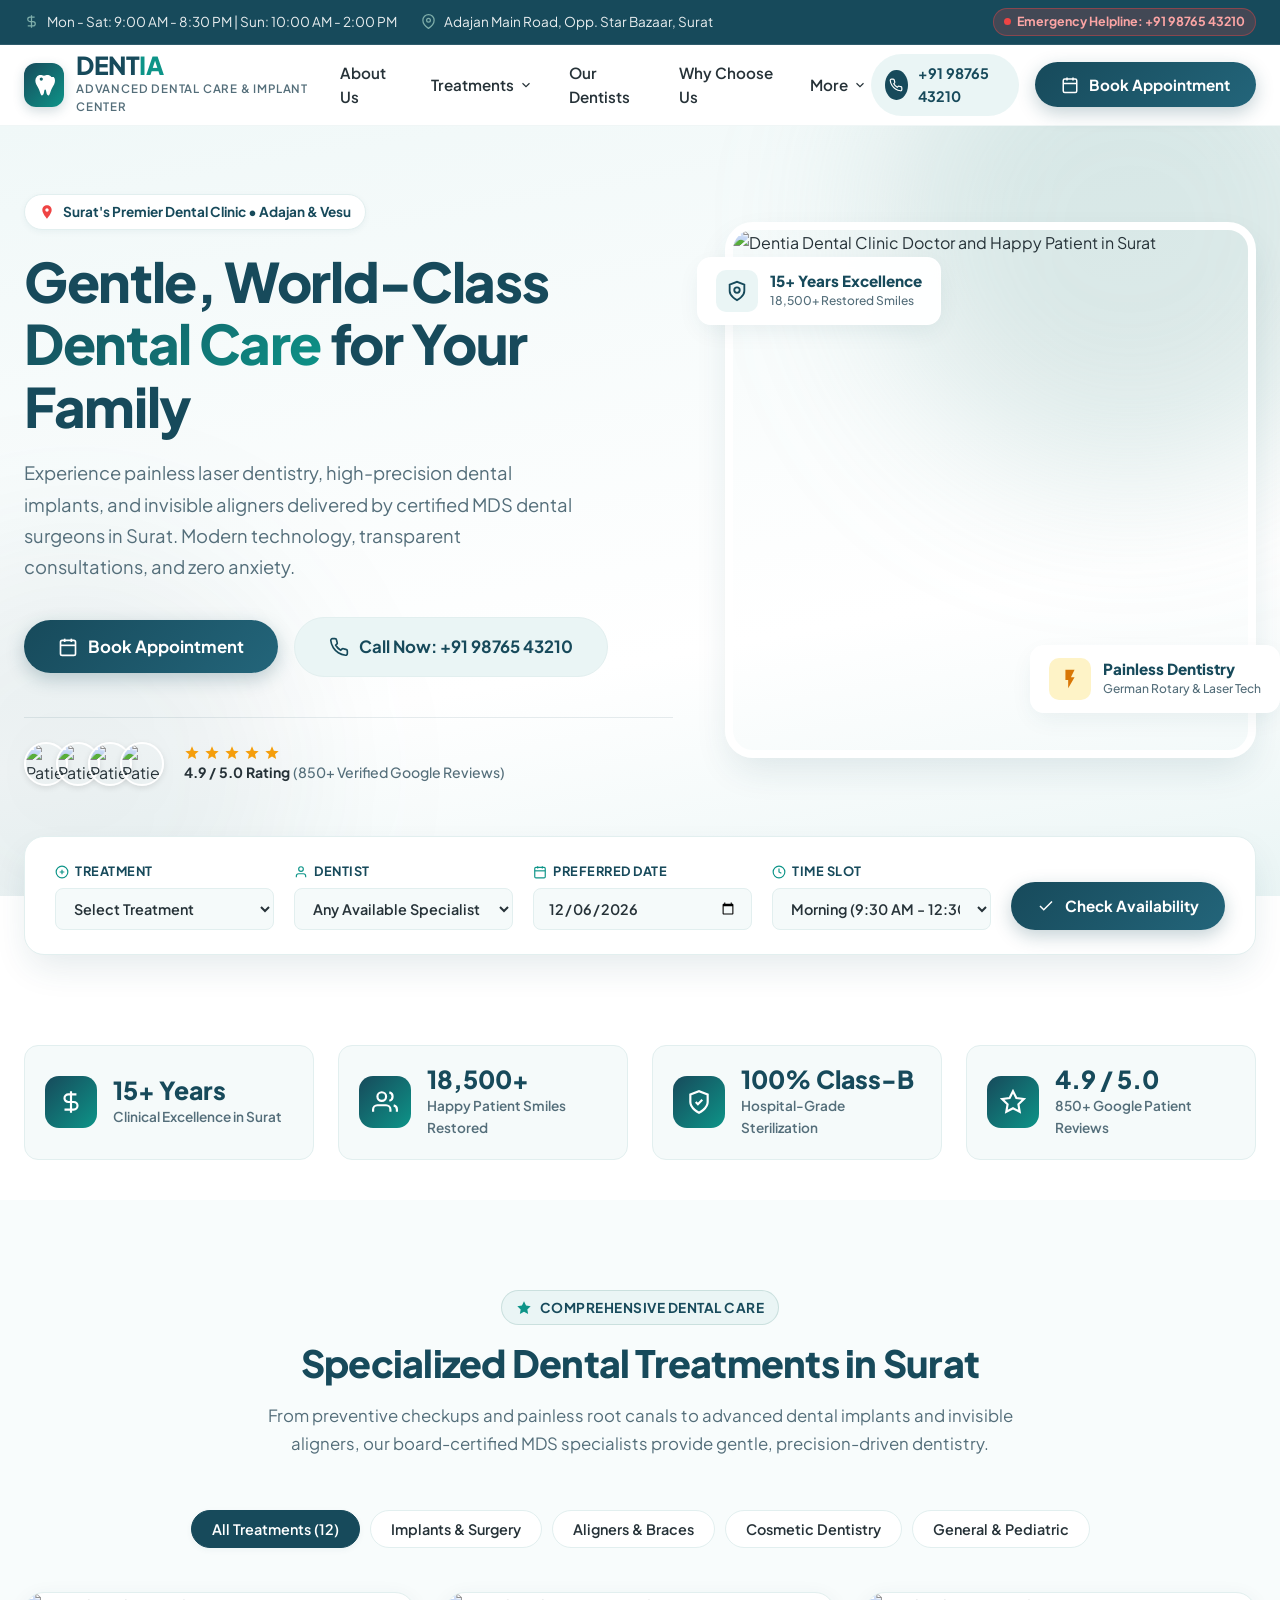
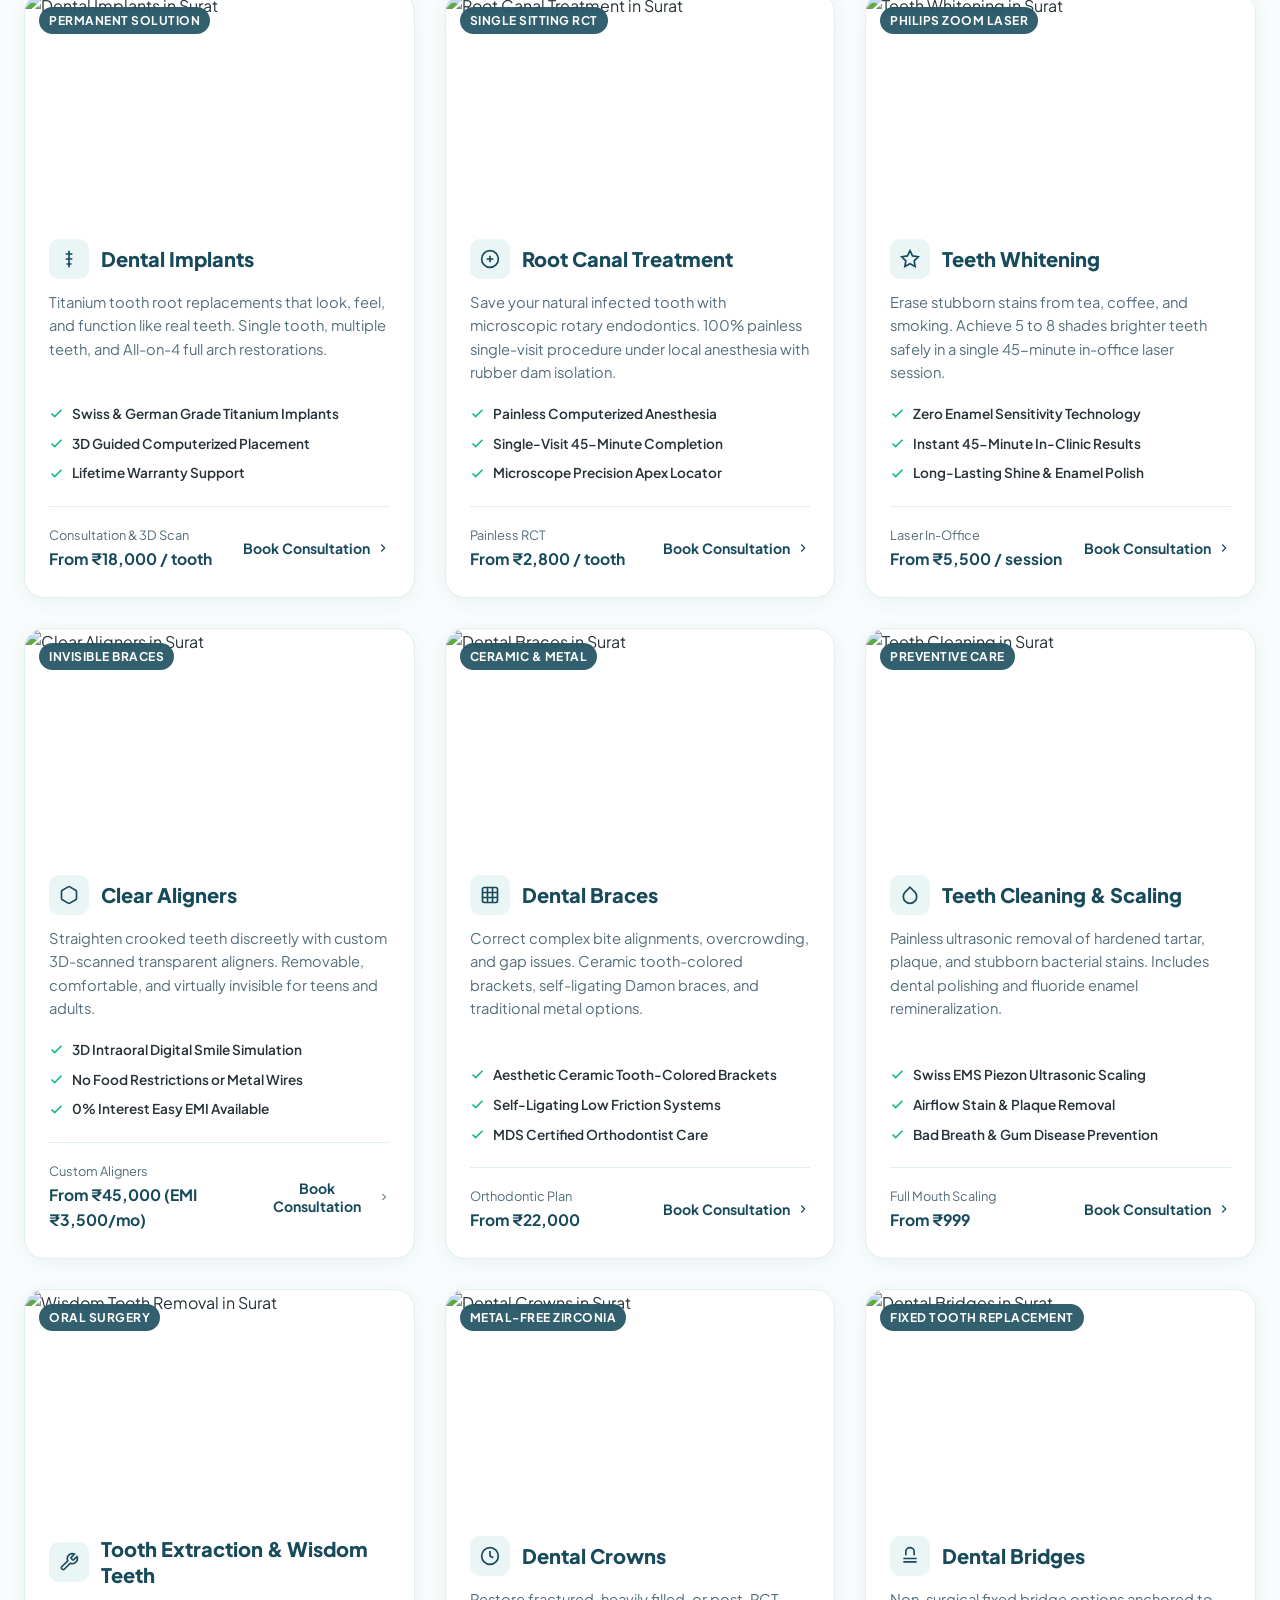
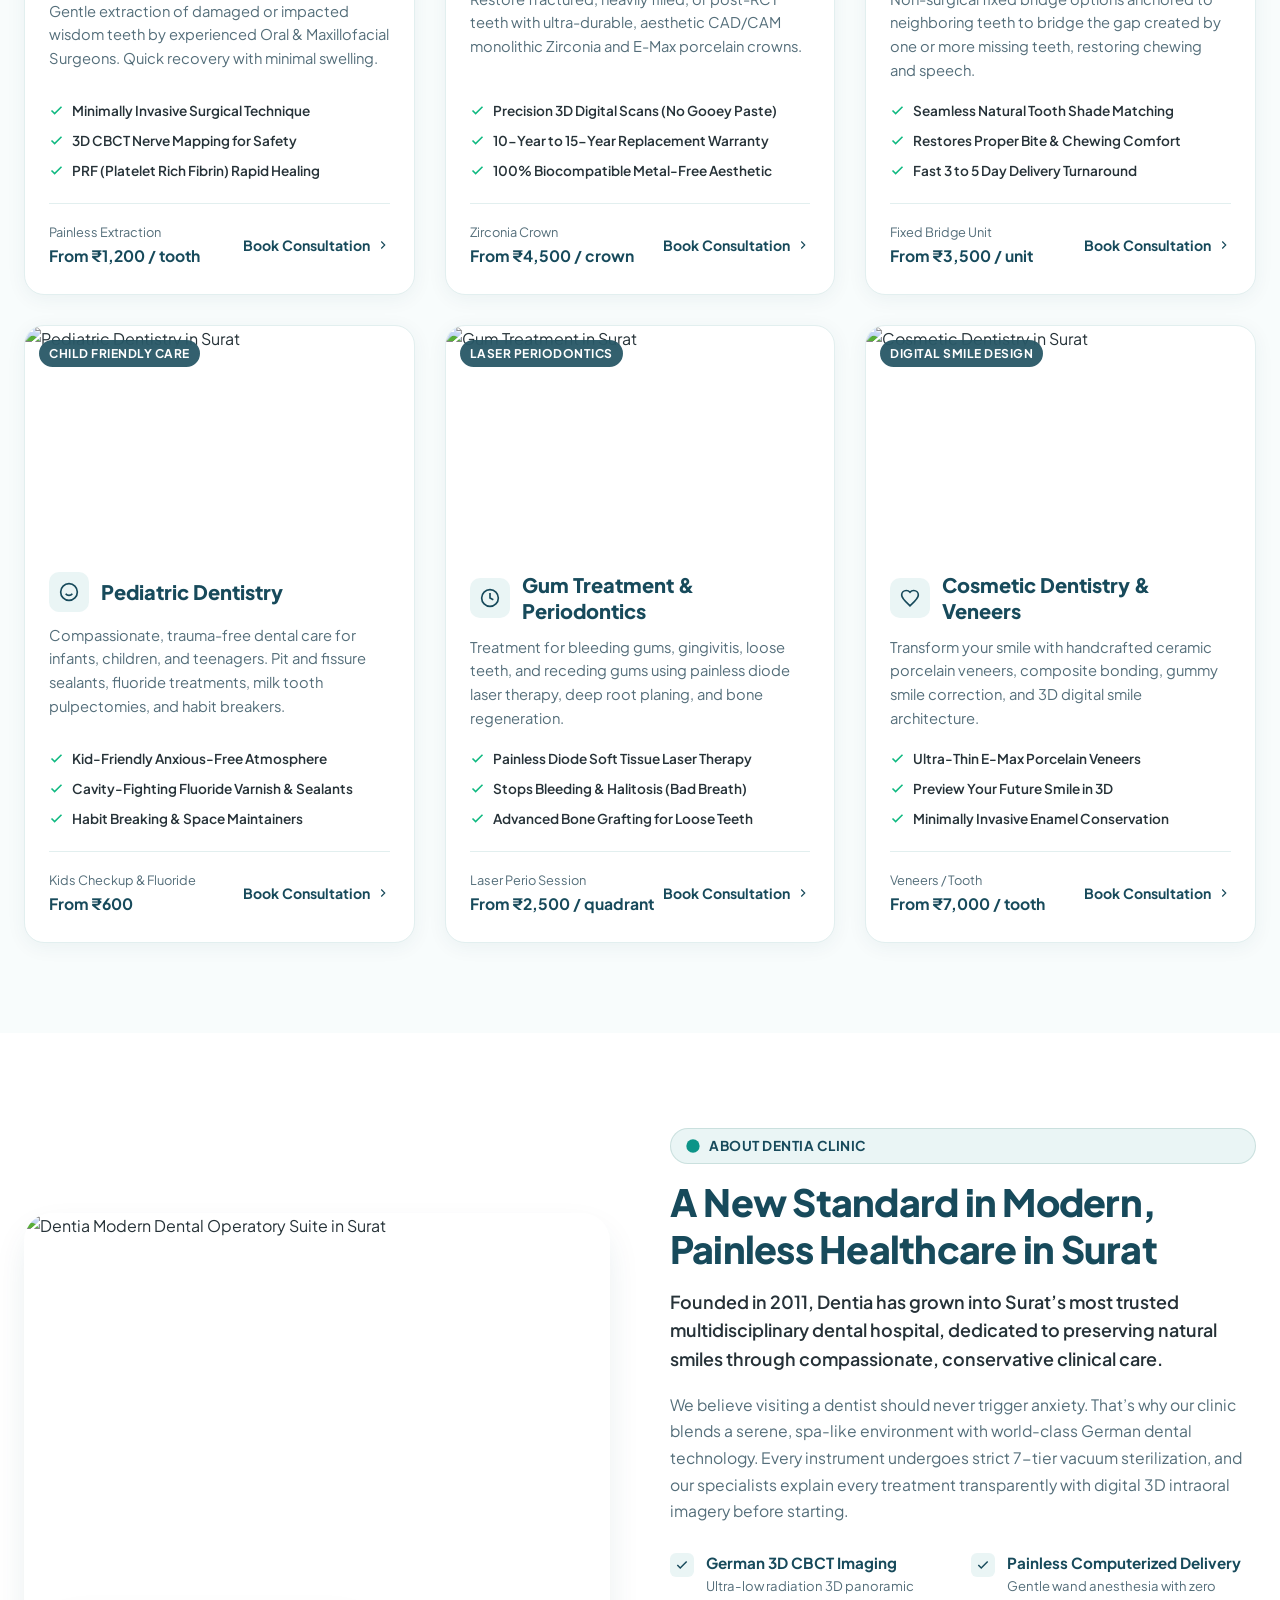
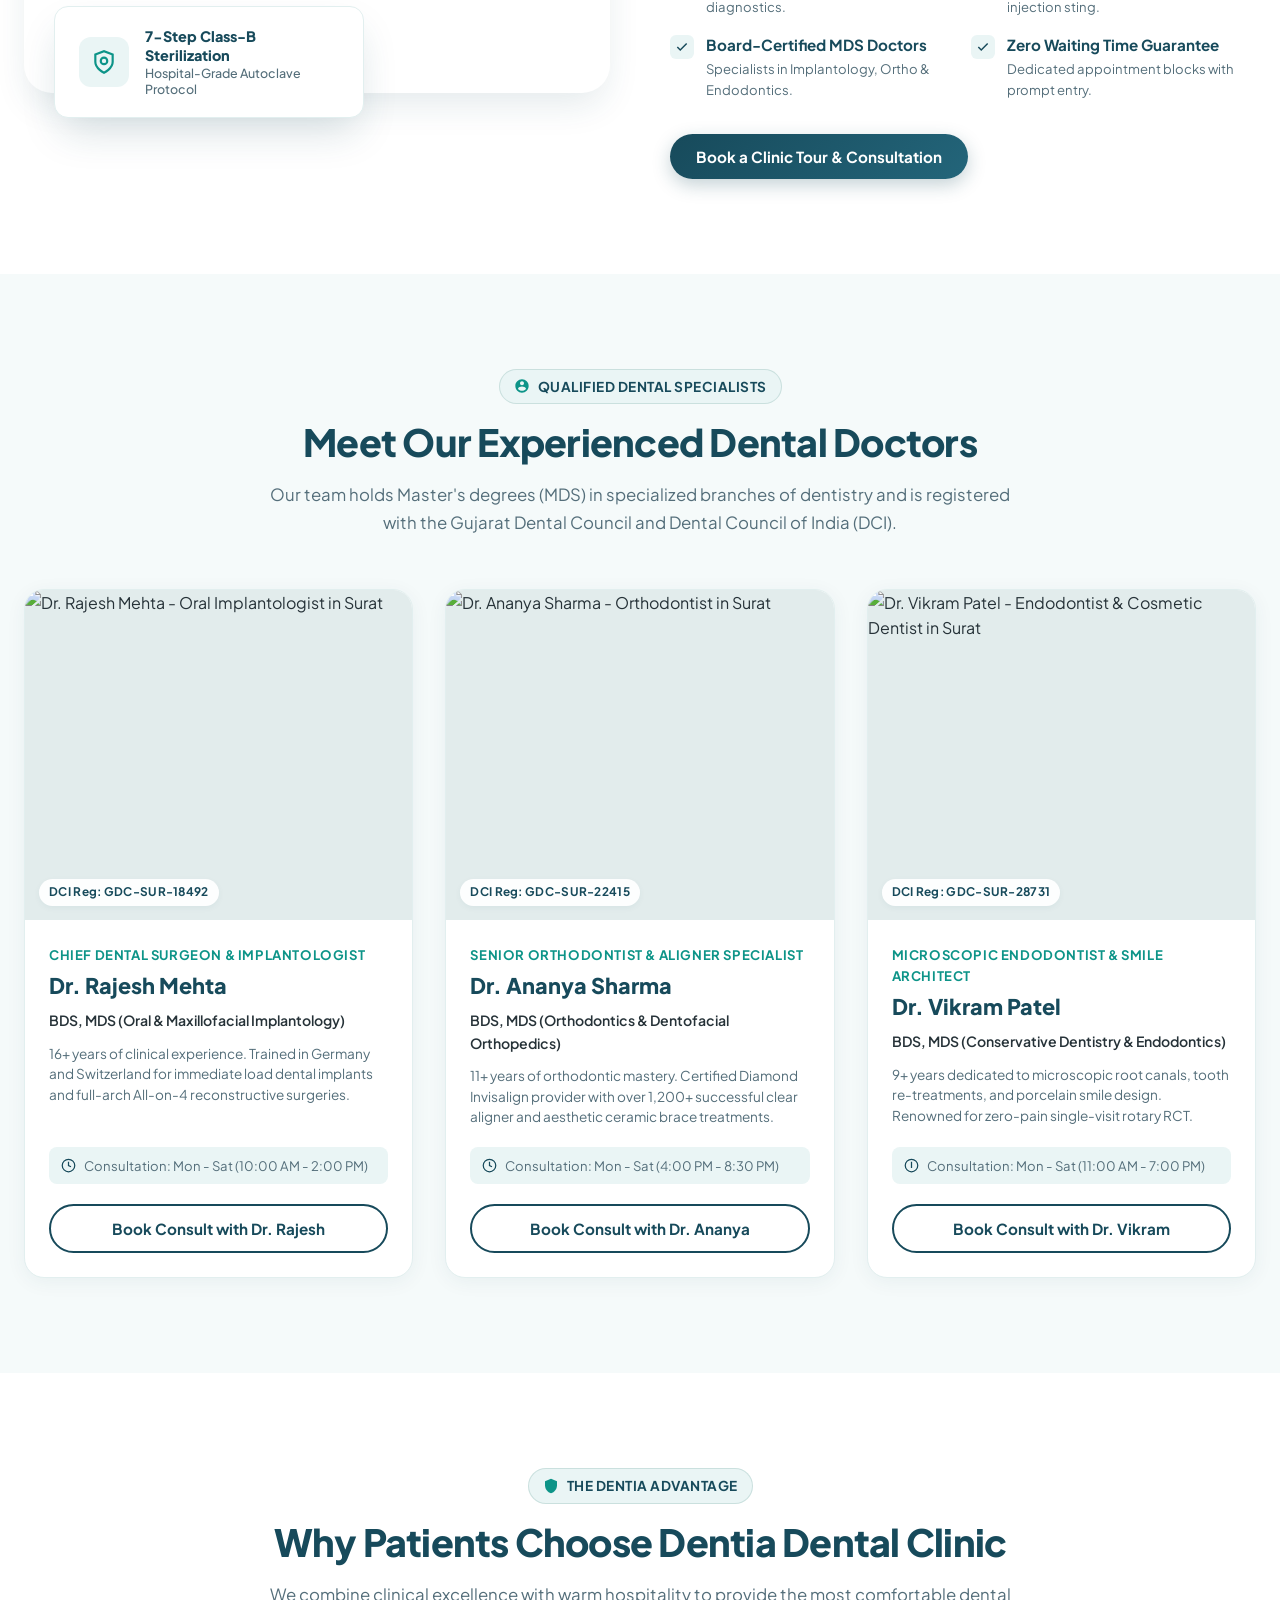
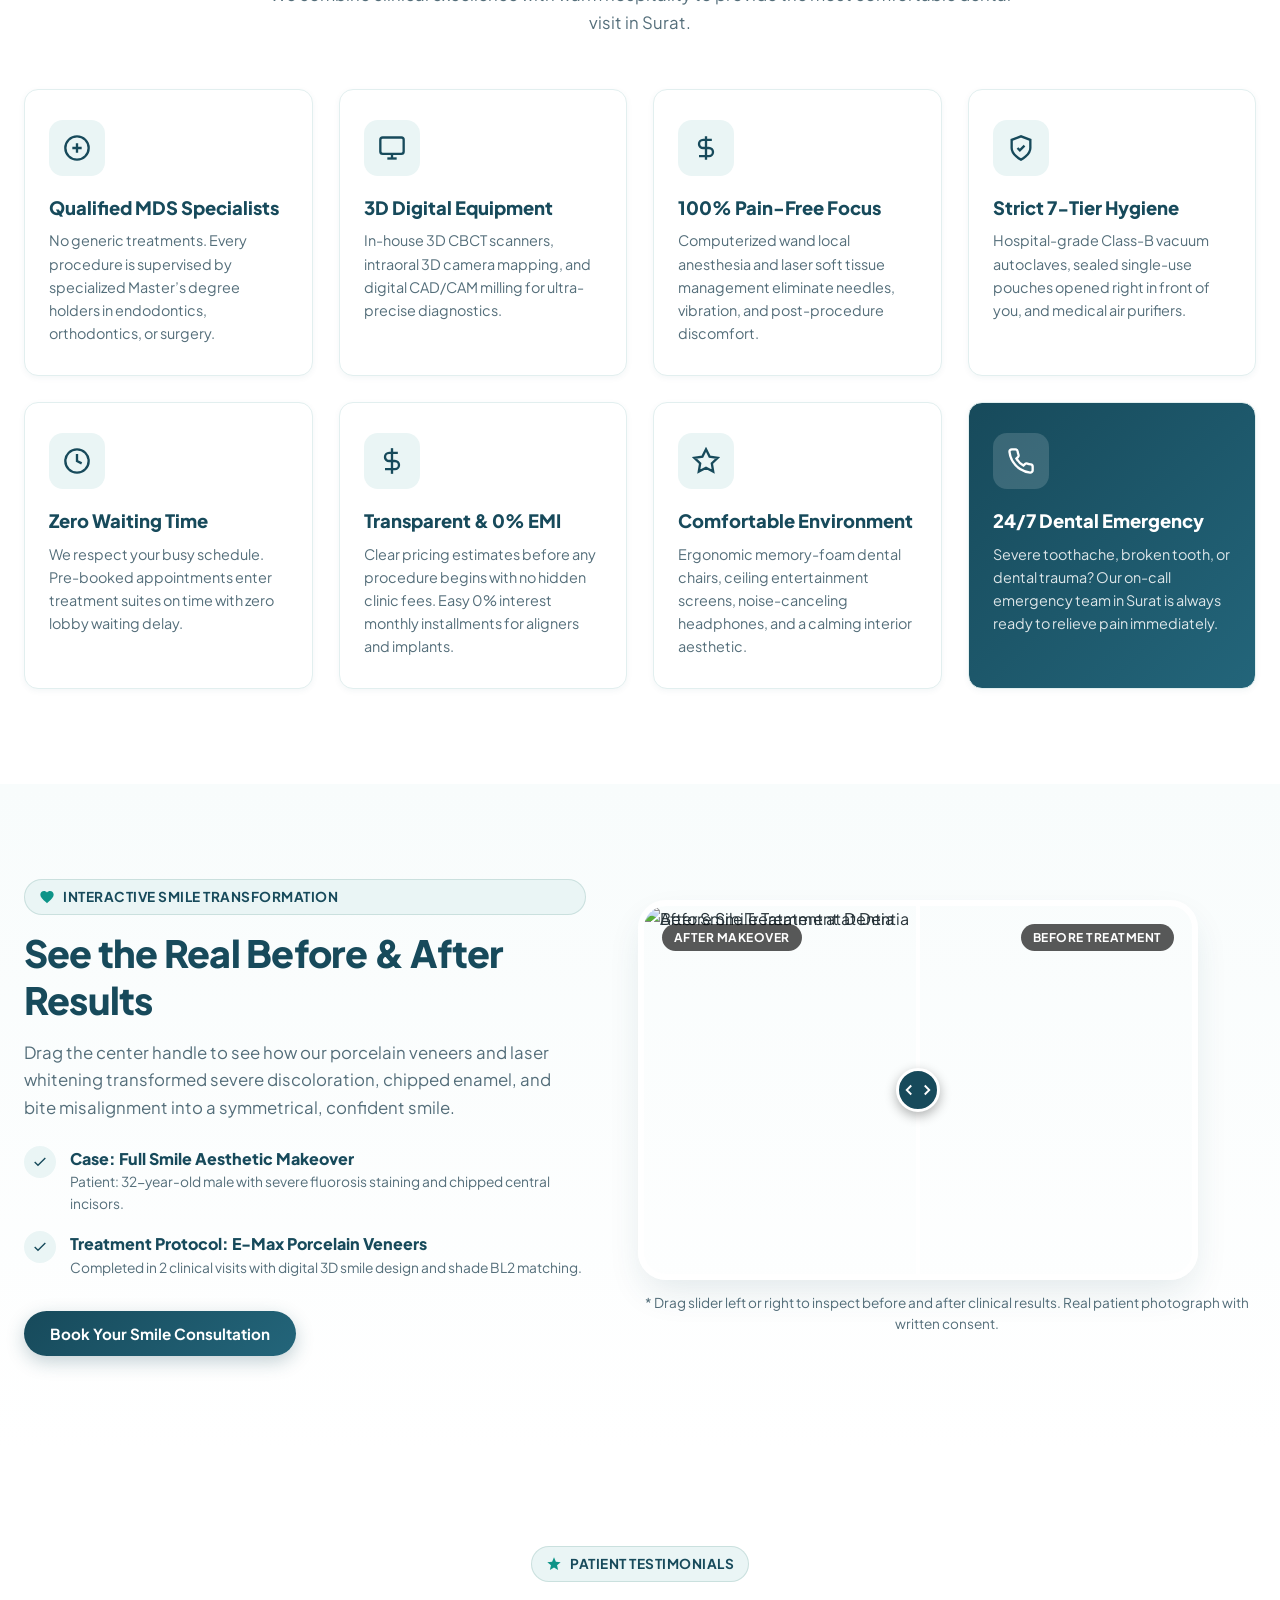
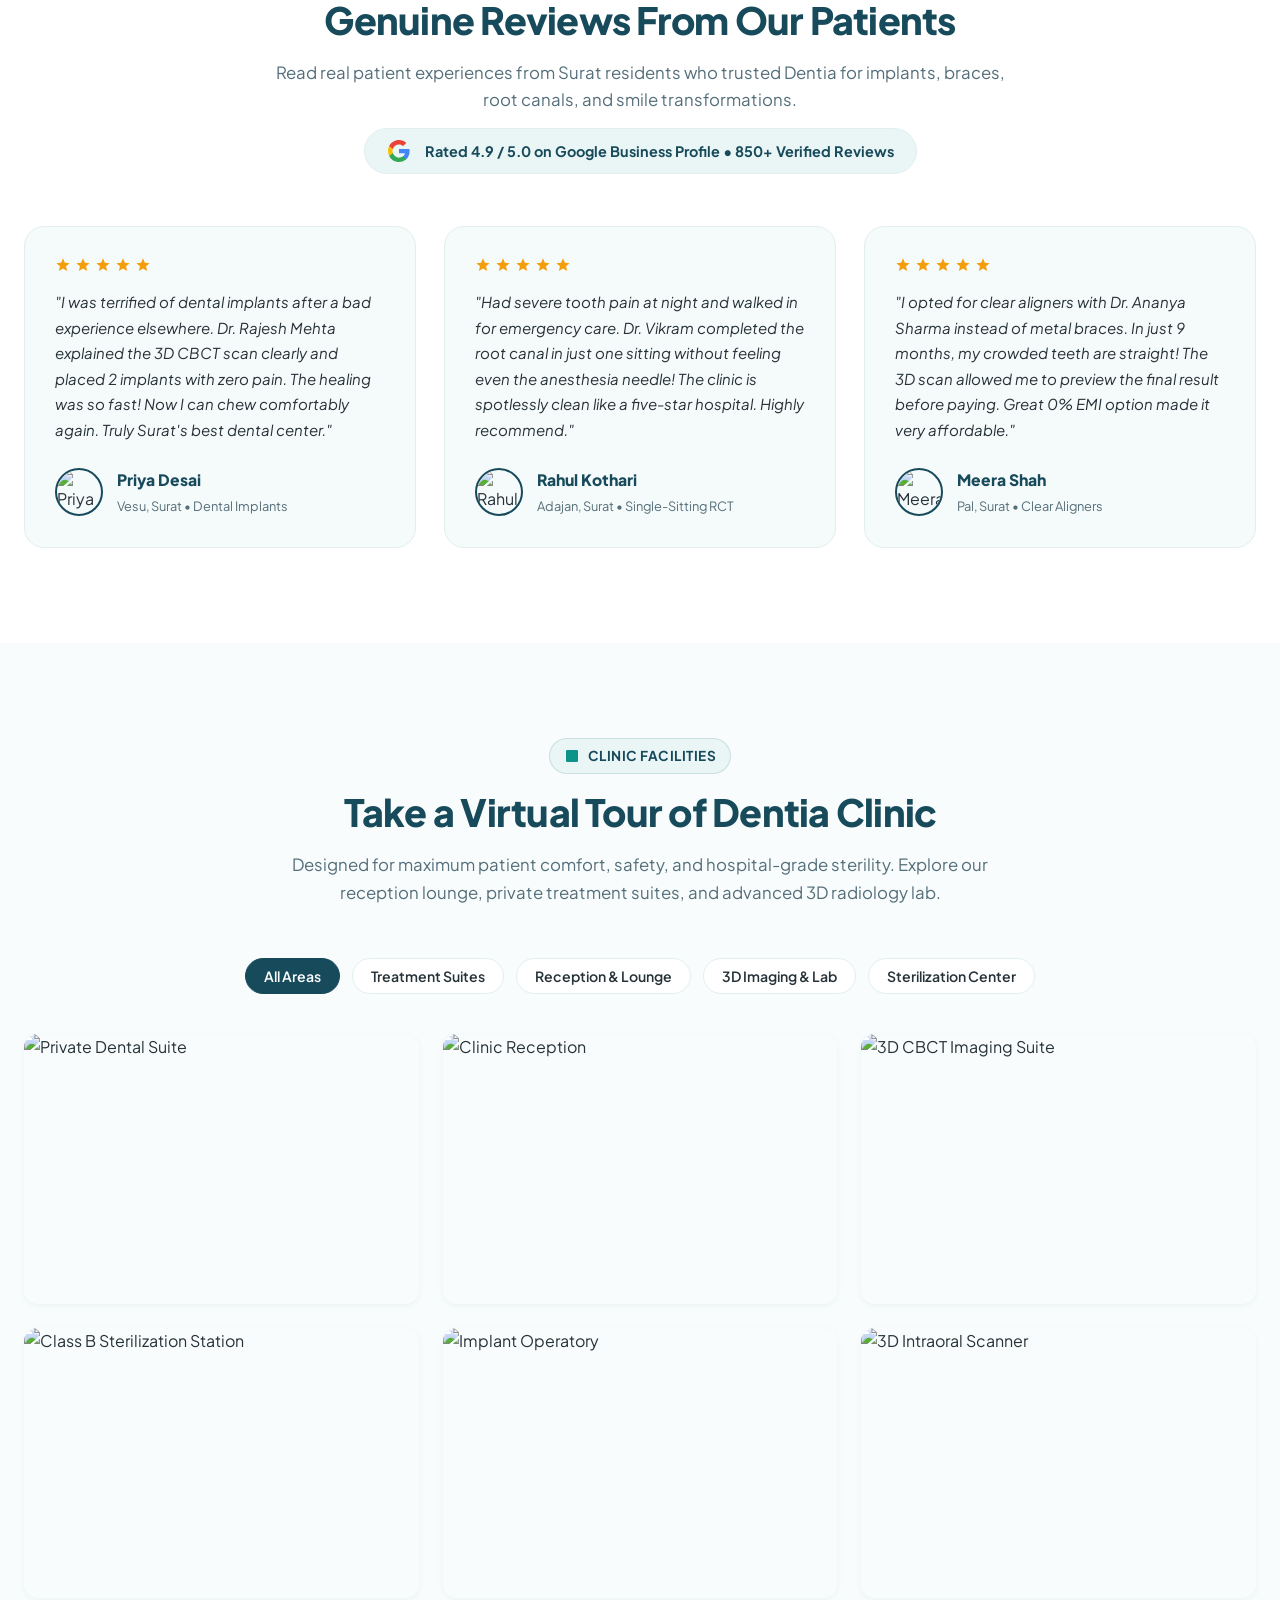
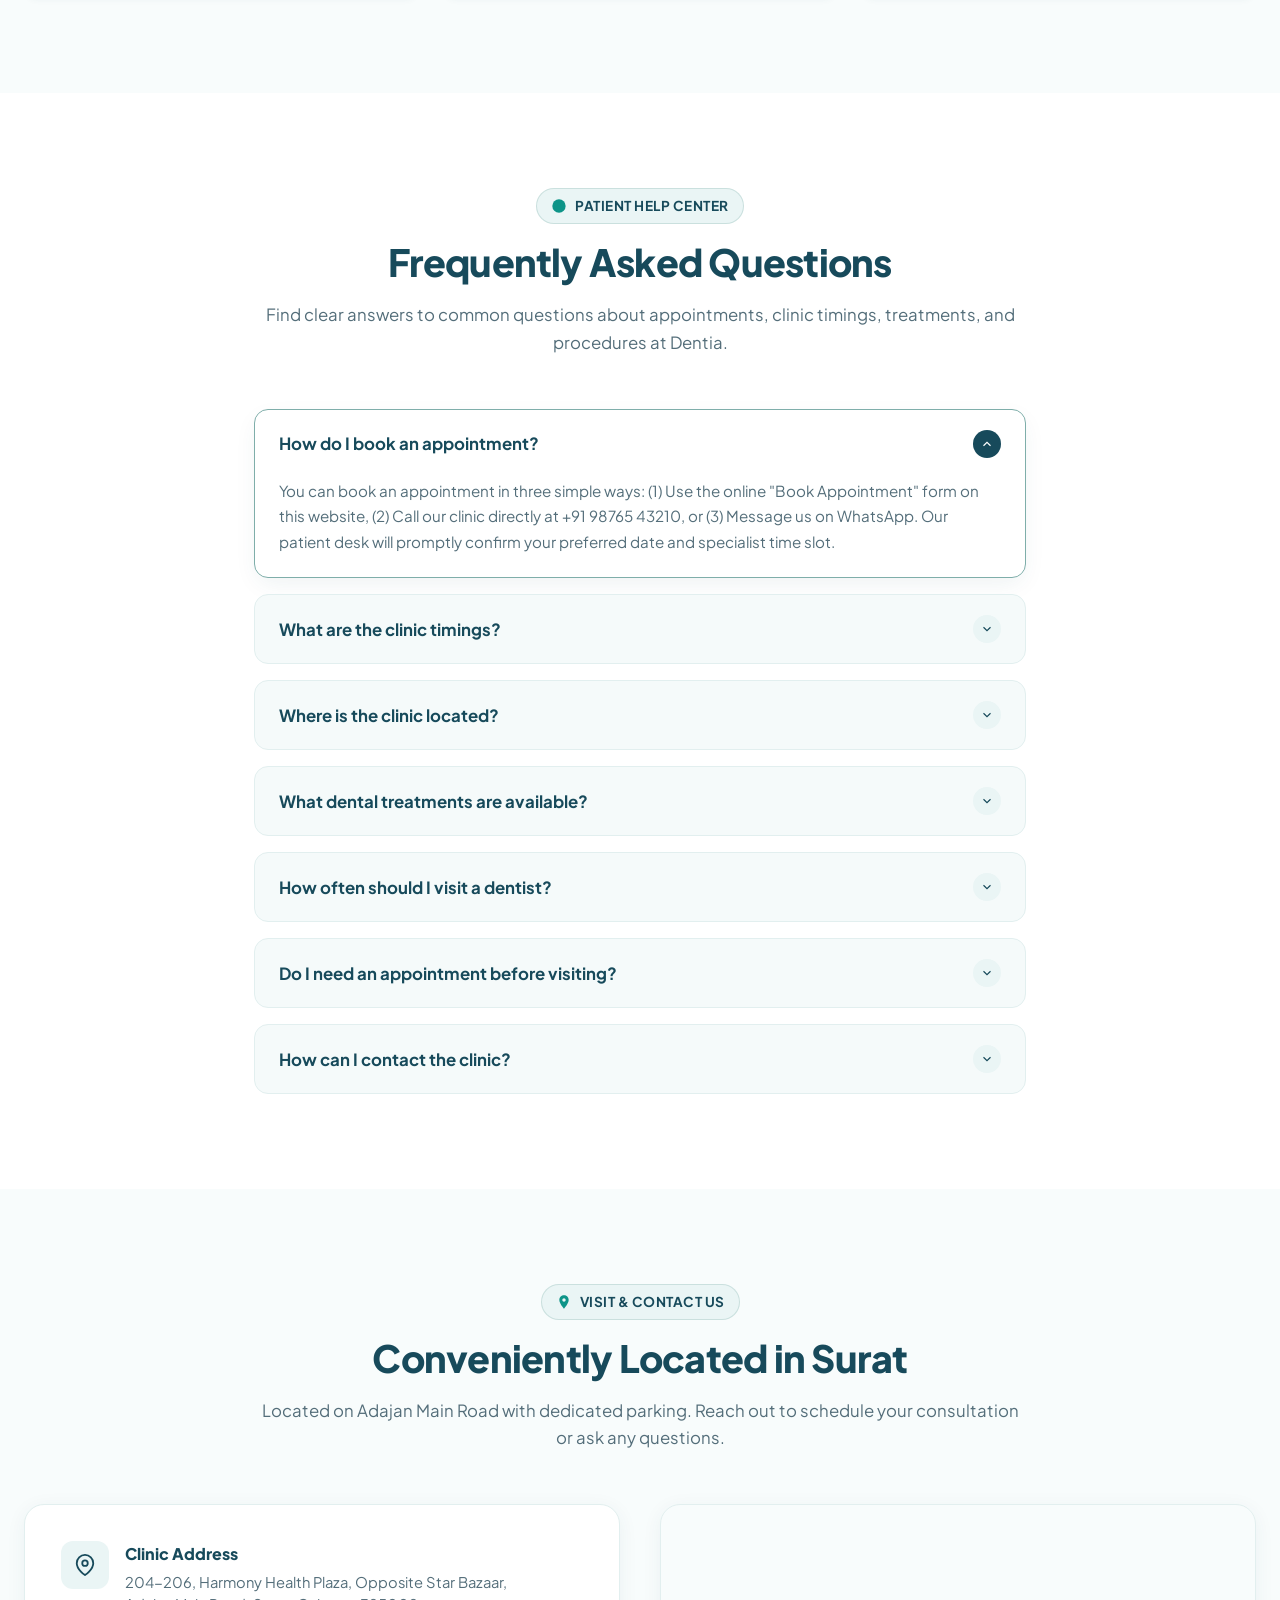
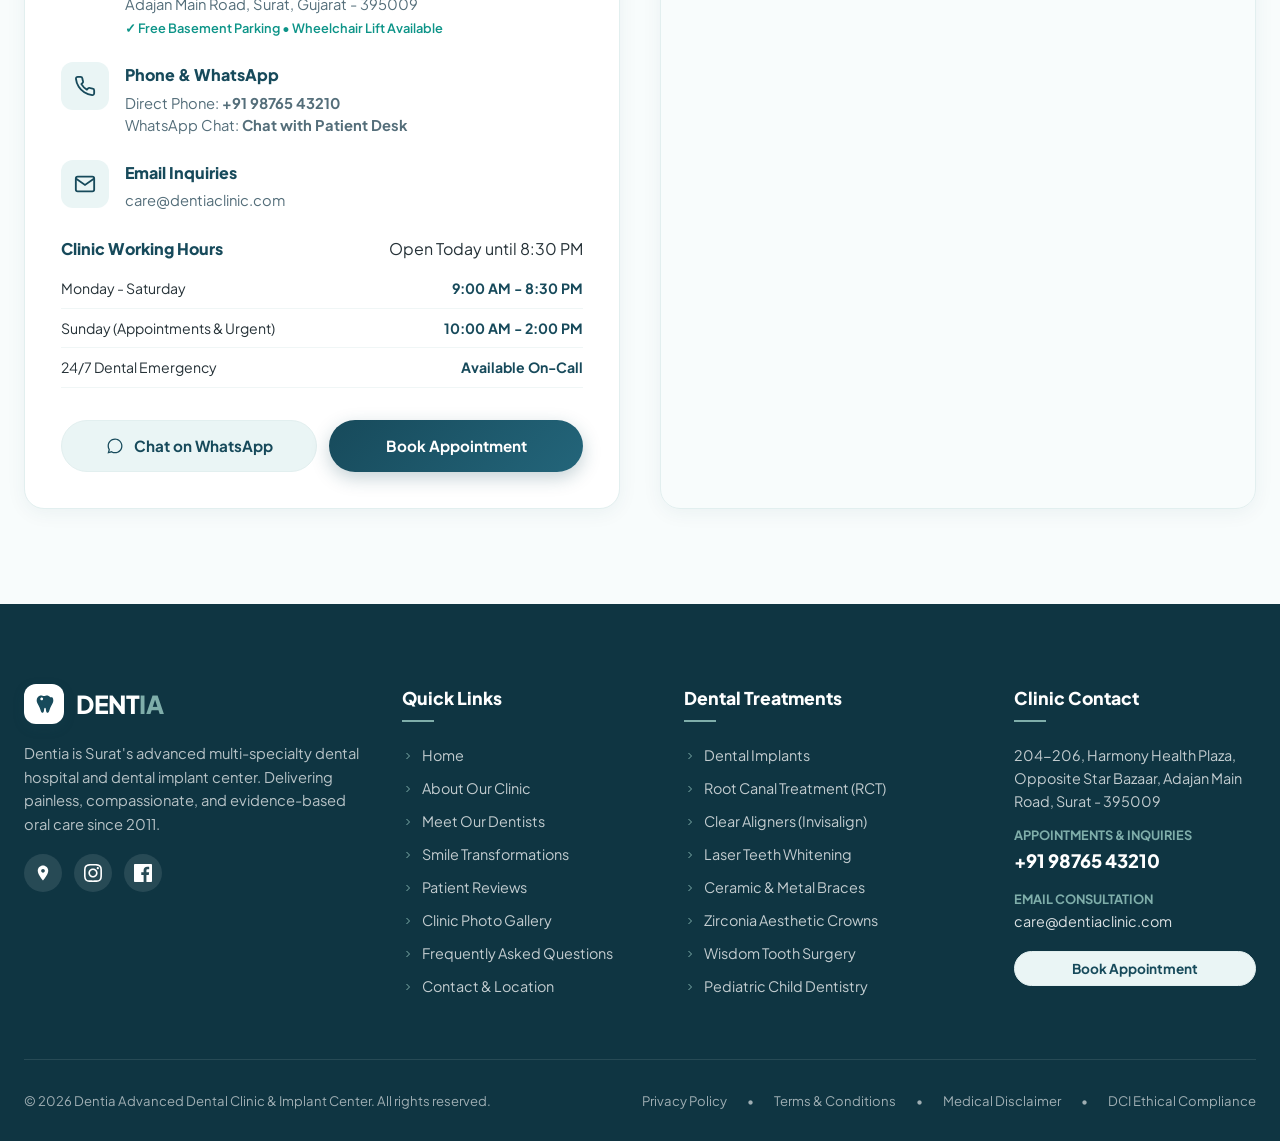
==== standalone.html @ 7be01a78 "Initial commit: Dentia local dental clinic website (homepage, styles, scripts, SEO schema)" ====
﻿<!DOCTYPE html>
<html lang="en">
<head>
  <meta charset="UTF-8">
  <meta name="viewport" content="width=device-width, initial-scale=1.0">
  <title>Dentia Dental Clinic | Best Dentist & Dental Implant Center in Surat</title>
  
  <!-- SEO Meta Tags -->
  <meta name="description" content="Dentia Dental Clinic in Surat offers painless laser dentistry, dental implants, root canal treatment, clear aligners, and cosmetic smile makeovers. Book an appointment today with certified MDS dentists.">
  <meta name="keywords" content="Dentist in Surat, Dental Clinic in Surat, Best Dentist in Surat, Dental Implants in Surat, Root Canal Treatment in Surat, Teeth Whitening in Surat, Clear Aligners in Surat, Dentist in Adajan, Dentist in Vesu">
  <meta name="author" content="Dentia Advanced Dental Clinic">
  <meta name="robots" content="index, follow">
  <link rel="canonical" href="https://dentiaclinic.com/">

  <!-- Open Graph / Facebook -->
  <meta property="og:type" content="website">
  <meta property="og:url" content="https://dentiaclinic.com/">
  <meta property="og:title" content="Dentia Dental Clinic | Advanced Dental Care & Implantology in Surat">
  <meta property="og:description" content="Experience painless, gentle dental care in Surat. Advanced 3D CBCT imaging, certified MDS specialists, and hospital-grade sterilization.">
  <meta property="og:image" content="https://images.unsplash.com/photo-1629909613654-28e377c37b09?auto=format&fit=crop&w=1200&q=80">

  <!-- Google Fonts: Plus Jakarta Sans & Inter -->
  <link rel="preconnect" href="https://fonts.googleapis.com">
  <link rel="preconnect" href="https://fonts.gstatic.com" crossorigin>
  <link href="https://fonts.googleapis.com/css2?family=Inter:wght@400;500;600;700&family=Plus+Jakarta+Sans:wght@500;600;700;800&display=swap" rel="stylesheet">

  <!-- Main Stylesheet -->
  <style>
/* ==========================================================================
   DENTIA - Modern Local Dental Clinic & Implant Center
   Color Palette:
   - Primary Deep Teal: #174A5B
   - Muted Teal:        #7FAEAA
   - Soft Aqua:         #EAF5F5
   - Charcoal / Dark:   #263238
   - Pure White:        #FFFFFF
   - Accent Emerald:    #0D9488 / #10B981
   - Text Muted:        #546E7A
   ========================================================================== */

:root {
  --primary: #174A5B;
  --primary-dark: #0f3542;
  --primary-light: #23657a;
  --secondary: #7FAEAA;
  --secondary-light: #a4cbc6;
  --soft-aqua: #EAF5F5;
  --soft-aqua-light: #F5FAFA;
  --charcoal: #263238;
  --text-dark: #1E293B;
  --text-muted: #546E7A;
  --text-light: #94A3B8;
  --white: #FFFFFF;
  --accent-teal: #0D9488;
  --accent-green: #10B981;
  --accent-amber: #F59E0B;
  --border-color: #E2EFEF;
  --border-light: #F0F6F6;

  /* Typography */
  --font-main: 'Plus Jakarta Sans', -apple-system, BlinkMacSystemFont, 'Segoe UI', Roboto, sans-serif;
  --font-heading: 'Plus Jakarta Sans', -apple-system, BlinkMacSystemFont, 'Segoe UI', Roboto, sans-serif;

  /* Shadows */
  --shadow-sm: 0 2px 6px rgba(23, 74, 91, 0.05);
  --shadow-md: 0 8px 24px -4px rgba(23, 74, 91, 0.08);
  --shadow-lg: 0 16px 36px -6px rgba(23, 74, 91, 0.12);
  --shadow-hover: 0 20px 40px -8px rgba(23, 74, 91, 0.18);
  --shadow-card: 0 4px 20px rgba(23, 74, 91, 0.06);

  /* Transitions */
  --transition-fast: 0.2s cubic-bezier(0.4, 0, 0.2, 1);
  --transition-normal: 0.3s cubic-bezier(0.4, 0, 0.2, 1);
  --transition-smooth: 0.4s cubic-bezier(0.16, 1, 0.3, 1);

  /* Radii */
  --radius-sm: 8px;
  --radius-md: 14px;
  --radius-lg: 20px;
  --radius-xl: 28px;
  --radius-full: 9999px;
}

/* Base & Reset */
*, *::before, *::after {
  box-sizing: border-box;
  margin: 0;
  padding: 0;
}

html {
  scroll-behavior: smooth;
  font-size: 16px;
  -webkit-text-size-adjust: 100%;
}

body {
  font-family: var(--font-main);
  background-color: var(--white);
  color: var(--charcoal);
  line-height: 1.6;
  overflow-x: hidden;
  -webkit-font-smoothing: antialiased;
}

img {
  max-width: 100%;
  height: auto;
  display: block;
}

a {
  color: inherit;
  text-decoration: none;
  transition: color var(--transition-fast);
}

ul {
  list-style: none;
}

button, input, select, textarea {
  font-family: inherit;
  font-size: inherit;
  outline: none;
  border: none;
}

.container {
  width: 100%;
  max-width: 1280px;
  margin: 0 auto;
  padding: 0 24px;
}

/* ==========================================================================
   Typography & Common UI Components
   ========================================================================== */

.badge-tag {
  display: inline-flex;
  align-items: center;
  gap: 8px;
  padding: 6px 14px;
  background-color: var(--soft-aqua);
  color: var(--primary);
  font-size: 0.85rem;
  font-weight: 700;
  border-radius: var(--radius-full);
  letter-spacing: 0.5px;
  text-transform: uppercase;
  border: 1px solid rgba(127, 174, 170, 0.3);
}

.badge-tag svg {
  width: 16px;
  height: 16px;
  color: var(--accent-teal);
}

.section-header {
  text-align: center;
  max-width: 760px;
  margin: 0 auto 52px;
}

.section-header.left-aligned {
  text-align: left;
  margin-left: 0;
  margin-right: 0;
}

.section-title {
  font-size: 2.35rem;
  font-weight: 800;
  color: var(--primary);
  margin-top: 14px;
  margin-bottom: 16px;
  line-height: 1.25;
  letter-spacing: -0.02em;
}

.section-subtitle {
  font-size: 1.05rem;
  color: var(--text-muted);
  line-height: 1.65;
}

/* Buttons */
.btn {
  display: inline-flex;
  align-items: center;
  justify-content: center;
  gap: 10px;
  padding: 13px 26px;
  font-size: 0.95rem;
  font-weight: 700;
  border-radius: var(--radius-full);
  cursor: pointer;
  transition: all var(--transition-normal);
  text-align: center;
  white-space: nowrap;
}

.btn-primary {
  background: linear-gradient(135deg, var(--primary) 0%, var(--primary-light) 100%);
  color: var(--white);
  box-shadow: 0 6px 18px rgba(23, 74, 91, 0.25);
}

.btn-primary:hover {
  background: linear-gradient(135deg, var(--primary-dark) 0%, var(--primary) 100%);
  transform: translateY(-2px);
  box-shadow: 0 10px 24px rgba(23, 74, 91, 0.32);
  color: var(--white);
}

.btn-secondary {
  background-color: var(--soft-aqua);
  color: var(--primary);
  border: 1px solid var(--border-color);
}

.btn-secondary:hover {
  background-color: #dbeeed;
  color: var(--primary-dark);
  transform: translateY(-2px);
}

.btn-outline {
  background-color: transparent;
  color: var(--primary);
  border: 2px solid var(--primary);
}

.btn-outline:hover {
  background-color: var(--primary);
  color: var(--white);
  transform: translateY(-2px);
}

.btn-white {
  background-color: var(--white);
  color: var(--primary);
  box-shadow: var(--shadow-md);
}

.btn-white:hover {
  background-color: var(--soft-aqua-light);
  transform: translateY(-2px);
  box-shadow: var(--shadow-lg);
}

.btn-sm {
  padding: 8px 18px;
  font-size: 0.85rem;
}

.btn-lg {
  padding: 16px 34px;
  font-size: 1.05rem;
}

/* ==========================================================================
   1. Top Utility Header & Navigation (Section 3.1)
   ========================================================================== */

.top-bar {
  background-color: var(--primary);
  color: rgba(255, 255, 255, 0.9);
  font-size: 0.85rem;
  padding: 8px 0;
  border-bottom: 1px solid rgba(255, 255, 255, 0.1);
}

.top-bar-container {
  display: flex;
  justify-content: space-between;
  align-items: center;
  gap: 16px;
}

.top-bar-left, .top-bar-right {
  display: flex;
  align-items: center;
  gap: 24px;
}

.top-info-item {
  display: inline-flex;
  align-items: center;
  gap: 8px;
}

.top-info-item svg {
  width: 15px;
  height: 15px;
  color: var(--secondary);
}

.top-emergency-badge {
  background-color: rgba(239, 68, 68, 0.2);
  color: #fca5a5;
  border: 1px solid rgba(239, 68, 68, 0.4);
  padding: 3px 10px;
  border-radius: var(--radius-full);
  font-weight: 700;
  display: inline-flex;
  align-items: center;
  gap: 6px;
  font-size: 0.78rem;
}

.top-emergency-badge .pulse-dot {
  width: 7px;
  height: 7px;
  background-color: #ef4444;
  border-radius: 50%;
  animation: pulse 1.8s infinite;
}

@keyframes pulse {
  0% { transform: scale(0.95); box-shadow: 0 0 0 0 rgba(239, 68, 68, 0.7); }
  70% { transform: scale(1.15); box-shadow: 0 0 0 7px rgba(239, 68, 68, 0); }
  100% { transform: scale(0.95); box-shadow: 0 0 0 0 rgba(239, 68, 68, 0); }
}

/* Main Navbar */
.site-header {
  position: sticky;
  top: 0;
  left: 0;
  width: 100%;
  background-color: rgba(255, 255, 255, 0.98);
  backdrop-filter: blur(12px);
  -webkit-backdrop-filter: blur(12px);
  z-index: 1000;
  border-bottom: 1px solid var(--border-light);
  transition: all var(--transition-normal);
}

.site-header.scrolled {
  box-shadow: 0 6px 20px rgba(23, 74, 91, 0.08);
  padding: 4px 0;
}

.nav-container {
  display: flex;
  align-items: center;
  justify-content: space-between;
  height: 80px;
  transition: height var(--transition-normal);
}

.site-header.scrolled .nav-container {
  height: 70px;
}

/* Brand Logo */
.brand-logo {
  display: flex;
  align-items: center;
  gap: 12px;
}

.brand-icon-box {
  width: 44px;
  height: 44px;
  background: linear-gradient(135deg, var(--primary) 0%, var(--accent-teal) 100%);
  border-radius: 12px;
  display: flex;
  align-items: center;
  justify-content: center;
  color: var(--white);
  box-shadow: 0 4px 12px rgba(23, 74, 91, 0.2);
}

.brand-icon-box svg {
  width: 26px;
  height: 26px;
}

.brand-info {
  display: flex;
  flex-direction: column;
}

.brand-name {
  font-size: 1.55rem;
  font-weight: 800;
  color: var(--primary);
  line-height: 1;
  letter-spacing: -0.02em;
}

.brand-name span {
  color: var(--accent-teal);
}

.brand-tagline {
  font-size: 0.72rem;
  font-weight: 600;
  color: var(--text-muted);
  text-transform: uppercase;
  letter-spacing: 0.8px;
  margin-top: 2px;
}

/* Navigation Links */
.nav-menu {
  display: flex;
  align-items: center;
  gap: 28px;
}

.nav-item {
  position: relative;
}

.nav-link {
  font-size: 0.95rem;
  font-weight: 600;
  color: var(--charcoal);
  padding: 8px 4px;
  display: flex;
  align-items: center;
  gap: 5px;
  position: relative;
}

.nav-link:hover, .nav-link.active {
  color: var(--primary);
}

.nav-link::after {
  content: '';
  position: absolute;
  bottom: 0;
  left: 0;
  width: 0;
  height: 2px;
  background-color: var(--accent-teal);
  transition: width var(--transition-fast);
  border-radius: 2px;
}

.nav-link:hover::after, .nav-link.active::after {
  width: 100%;
}

/* Dropdown Menu */
.dropdown-chevron {
  width: 14px;
  height: 14px;
  transition: transform var(--transition-fast);
}

.nav-item:hover .dropdown-chevron {
  transform: rotate(180deg);
}

.dropdown-menu {
  position: absolute;
  top: 100%;
  left: -20px;
  width: 290px;
  background-color: var(--white);
  border-radius: var(--radius-md);
  box-shadow: var(--shadow-lg);
  border: 1px solid var(--border-color);
  padding: 12px;
  display: none;
  opacity: 0;
  transform: translateY(10px);
  transition: all var(--transition-normal);
  z-index: 1010;
}

.dropdown-menu.dropdown-menu-right {
  left: auto;
  right: 0;
}

.nav-item:hover .dropdown-menu {
  display: block;
  opacity: 1;
  transform: translateY(0);
}

.dropdown-link {
  display: flex;
  align-items: center;
  gap: 12px;
  padding: 10px 12px;
  border-radius: var(--radius-sm);
  color: var(--charcoal);
  font-size: 0.9rem;
  font-weight: 600;
  transition: all var(--transition-fast);
}

.dropdown-link:hover {
  background-color: var(--soft-aqua);
  color: var(--primary);
  transform: translateX(4px);
}

.dropdown-icon {
  width: 28px;
  height: 28px;
  background-color: var(--soft-aqua);
  border-radius: 6px;
  display: flex;
  align-items: center;
  justify-content: center;
  color: var(--primary);
  flex-shrink: 0;
}

.dropdown-icon svg {
  width: 15px;
  height: 15px;
}

.nav-action-wrapper {
  display: flex;
  align-items: center;
  gap: 16px;
}

.nav-phone-btn {
  display: flex;
  align-items: center;
  gap: 10px;
  padding: 8px 14px;
  background-color: var(--soft-aqua);
  border-radius: var(--radius-full);
  color: var(--primary);
  font-size: 0.9rem;
  font-weight: 700;
  transition: all var(--transition-fast);
}

.nav-phone-btn:hover {
  background-color: #d6ebea;
  color: var(--primary-dark);
}

.nav-phone-icon {
  width: 30px;
  height: 30px;
  border-radius: 50%;
  background-color: var(--primary);
  color: var(--white);
  display: flex;
  align-items: center;
  justify-content: center;
}

.nav-phone-icon svg {
  width: 14px;
  height: 14px;
}

/* Mobile Hamburger Button */
.hamburger-btn {
  display: none;
  background: none;
  cursor: pointer;
  padding: 8px;
  color: var(--primary);
}

.hamburger-btn svg {
  width: 28px;
  height: 28px;
}

/* Mobile Drawer */
.mobile-drawer {
  position: fixed;
  top: 0;
  right: -100%;
  width: 82%;
  max-width: 380px;
  height: 100vh;
  background-color: var(--white);
  box-shadow: -8px 0 30px rgba(0, 0, 0, 0.15);
  z-index: 2000;
  padding: 24px;
  display: flex;
  flex-direction: column;
  transition: right var(--transition-smooth);
  overflow-y: auto;
}

.mobile-drawer.open {
  right: 0;
}

.mobile-overlay {
  position: fixed;
  inset: 0;
  background-color: rgba(0, 0, 0, 0.4);
  backdrop-filter: blur(4px);
  z-index: 1999;
  opacity: 0;
  visibility: hidden;
  transition: all var(--transition-normal);
}

.mobile-overlay.visible {
  opacity: 1;
  visibility: visible;
}

.mobile-drawer-header {
  display: flex;
  justify-content: space-between;
  align-items: center;
  padding-bottom: 18px;
  border-bottom: 1px solid var(--border-color);
  margin-bottom: 20px;
}

.mobile-close-btn {
  background: none;
  color: var(--charcoal);
  cursor: pointer;
  padding: 6px;
}

.mobile-close-btn svg {
  width: 24px;
  height: 24px;
}

.mobile-nav-links {
  display: flex;
  flex-direction: column;
  gap: 16px;
  margin-bottom: 28px;
}

.mobile-nav-link {
  font-size: 1.05rem;
  font-weight: 600;
  color: var(--charcoal);
  padding: 6px 0;
  display: flex;
  align-items: center;
  justify-content: space-between;
}

.mobile-nav-link:hover {
  color: var(--primary);
}

/* ==========================================================================
   2. Hero Section (Section 3.2)
   ========================================================================== */

.hero-section {
  position: relative;
  background: linear-gradient(170deg, #F0F8F8 0%, #FFFFFF 65%, #EAF5F5 100%);
  padding: 68px 0 110px;
  overflow: hidden;
}

.hero-bg-accent {
  position: absolute;
  border-radius: 50%;
  filter: blur(80px);
  z-index: 0;
  pointer-events: none;
}

.hero-bg-accent-1 {
  width: 500px;
  height: 500px;
  top: -150px;
  right: -100px;
  background-color: rgba(127, 174, 170, 0.25);
}

.hero-bg-accent-2 {
  width: 450px;
  height: 450px;
  bottom: -100px;
  left: -150px;
  background-color: rgba(23, 74, 91, 0.08);
}

.hero-grid {
  display: grid;
  grid-template-columns: 1.1fr 0.9fr;
  align-items: center;
  gap: 52px;
  position: relative;
  z-index: 1;
}

.hero-location-pill {
  display: inline-flex;
  align-items: center;
  gap: 8px;
  padding: 6px 14px;
  background-color: var(--white);
  border: 1px solid var(--border-color);
  border-radius: var(--radius-full);
  font-size: 0.85rem;
  font-weight: 700;
  color: var(--primary);
  margin-bottom: 20px;
  box-shadow: var(--shadow-sm);
}

.hero-location-pill svg {
  color: #ef4444;
  width: 16px;
  height: 16px;
}

.hero-headline {
  font-size: 3.4rem;
  font-weight: 800;
  color: var(--primary);
  line-height: 1.15;
  letter-spacing: -0.025em;
  margin-bottom: 20px;
}

.hero-headline .highlight {
  background: linear-gradient(135deg, var(--primary) 0%, var(--accent-teal) 100%);
  -webkit-background-clip: text;
  -webkit-text-fill-color: transparent;
}

.hero-intro {
  font-size: 1.15rem;
  color: var(--text-muted);
  line-height: 1.7;
  margin-bottom: 34px;
  max-width: 560px;
}

.hero-cta-group {
  display: flex;
  align-items: center;
  flex-wrap: wrap;
  gap: 16px;
  margin-bottom: 40px;
}

.hero-social-proof {
  display: flex;
  align-items: center;
  gap: 20px;
  padding-top: 24px;
  border-top: 1px solid rgba(23, 74, 91, 0.1);
}

.patient-avatars {
  display: flex;
  align-items: center;
}

.patient-avatar {
  width: 44px;
  height: 44px;
  border-radius: 50%;
  border: 2px solid var(--white);
  margin-left: -12px;
  object-fit: cover;
  box-shadow: 0 2px 6px rgba(0, 0, 0, 0.1);
}

.patient-avatar:first-child {
  margin-left: 0;
}

.proof-details {
  display: flex;
  flex-direction: column;
}

.proof-rating {
  display: flex;
  align-items: center;
  gap: 4px;
  color: #f59e0b;
}

.proof-rating svg {
  width: 16px;
  height: 16px;
  fill: currentColor;
}

.proof-text {
  font-size: 0.88rem;
  font-weight: 700;
  color: var(--charcoal);
}

.proof-text span {
  font-weight: 500;
  color: var(--text-muted);
}

/* Hero Media Visuals */
.hero-media-wrapper {
  position: relative;
}

.hero-image-card {
  position: relative;
  border-radius: var(--radius-xl);
  overflow: hidden;
  box-shadow: var(--shadow-lg);
  border: 8px solid var(--white);
}

.hero-main-img {
  width: 100%;
  height: 520px;
  object-fit: cover;
  display: block;
  transition: transform 0.6s ease;
}

.hero-image-card:hover .hero-main-img {
  transform: scale(1.02);
}

/* Floating Badges */
.floating-badge {
  position: absolute;
  background-color: rgba(255, 255, 255, 0.95);
  backdrop-filter: blur(10px);
  -webkit-backdrop-filter: blur(10px);
  padding: 12px 18px;
  border-radius: var(--radius-md);
  box-shadow: var(--shadow-md);
  border: 1px solid rgba(255, 255, 255, 0.8);
  display: flex;
  align-items: center;
  gap: 12px;
  z-index: 2;
  animation: float 4s ease-in-out infinite alternate;
}

.floating-badge-1 {
  top: 35px;
  left: -28px;
}

.floating-badge-2 {
  bottom: 45px;
  right: -24px;
  animation-delay: -2s;
}

@keyframes float {
  0% { transform: translateY(0); }
  100% { transform: translateY(-10px); }
}

.badge-icon-box {
  width: 42px;
  height: 42px;
  border-radius: 10px;
  display: flex;
  align-items: center;
  justify-content: center;
  flex-shrink: 0;
}

.badge-icon-teal {
  background-color: var(--soft-aqua);
  color: var(--primary);
}

.badge-icon-amber {
  background-color: #FEF3C7;
  color: #D97706;
}

.badge-icon-box svg {
  width: 22px;
  height: 22px;
}

.badge-info-title {
  font-size: 0.95rem;
  font-weight: 800;
  color: var(--primary);
  line-height: 1.2;
}

.badge-info-sub {
  font-size: 0.75rem;
  color: var(--text-muted);
  font-weight: 500;
}

/* ==========================================================================
   Quick Appointment Bar (Dentia Signature Floating Bar)
   ========================================================================== */

.quick-booking-bar-wrapper {
  margin-top: -60px;
  position: relative;
  z-index: 10;
  margin-bottom: 50px;
}

.quick-booking-bar {
  background-color: var(--white);
  border-radius: var(--radius-lg);
  padding: 24px 30px;
  box-shadow: var(--shadow-lg);
  border: 1px solid var(--border-color);
  display: grid;
  grid-template-columns: repeat(4, 1fr) auto;
  gap: 20px;
  align-items: center;
}

.booking-input-group {
  display: flex;
  flex-direction: column;
  gap: 6px;
}

.booking-label {
  font-size: 0.8rem;
  font-weight: 700;
  text-transform: uppercase;
  color: var(--primary);
  letter-spacing: 0.5px;
  display: flex;
  align-items: center;
  gap: 6px;
}

.booking-label svg {
  width: 14px;
  height: 14px;
  color: var(--accent-teal);
}

.booking-select, .booking-input {
  width: 100%;
  padding: 10px 14px;
  background-color: var(--soft-aqua-light);
  border: 1px solid var(--border-color);
  border-radius: var(--radius-sm);
  color: var(--charcoal);
  font-size: 0.9rem;
  font-weight: 600;
  transition: border-color var(--transition-fast);
  cursor: pointer;
}

.booking-select:focus, .booking-input:focus {
  border-color: var(--primary);
  background-color: var(--white);
}

/* ==========================================================================
   3. Trust Indicators Bar (Section 3.3)
   ========================================================================== */

.trust-section {
  padding: 40px 0;
  background-color: var(--white);
}

.trust-grid {
  display: grid;
  grid-template-columns: repeat(4, 1fr);
  gap: 24px;
}

.trust-item {
  display: flex;
  align-items: center;
  gap: 16px;
  padding: 20px;
  background-color: var(--soft-aqua-light);
  border-radius: var(--radius-md);
  border: 1px solid var(--border-color);
  transition: all var(--transition-normal);
}

.trust-item:hover {
  transform: translateY(-4px);
  box-shadow: var(--shadow-md);
  border-color: var(--secondary);
}

.trust-icon-wrap {
  width: 52px;
  height: 52px;
  background: linear-gradient(135deg, var(--primary) 0%, var(--accent-teal) 100%);
  border-radius: 14px;
  display: flex;
  align-items: center;
  justify-content: center;
  color: var(--white);
  flex-shrink: 0;
}

.trust-icon-wrap svg {
  width: 26px;
  height: 26px;
}

.trust-metric {
  font-size: 1.55rem;
  font-weight: 800;
  color: var(--primary);
  line-height: 1.1;
}

.trust-label {
  font-size: 0.85rem;
  color: var(--text-muted);
  font-weight: 600;
  margin-top: 2px;
}

/* ==========================================================================
   4. Dental Services Section (Section 3.4)
   ========================================================================== */

.services-section {
  padding: 90px 0;
  background-color: #F8FCFC;
}

.services-filter-tabs {
  display: flex;
  justify-content: center;
  flex-wrap: wrap;
  gap: 10px;
  margin-bottom: 44px;
}

.filter-tab {
  padding: 9px 20px;
  border-radius: var(--radius-full);
  background-color: var(--white);
  border: 1px solid var(--border-color);
  color: var(--charcoal);
  font-size: 0.9rem;
  font-weight: 600;
  cursor: pointer;
  transition: all var(--transition-fast);
}

.filter-tab:hover, .filter-tab.active {
  background-color: var(--primary);
  color: var(--white);
  border-color: var(--primary);
  box-shadow: var(--shadow-sm);
}

.services-grid {
  display: grid;
  grid-template-columns: repeat(3, 1fr);
  gap: 30px;
}

.service-card {
  background-color: var(--white);
  border-radius: var(--radius-lg);
  overflow: hidden;
  box-shadow: var(--shadow-card);
  border: 1px solid var(--border-color);
  display: flex;
  flex-direction: column;
  transition: all var(--transition-normal);
  position: relative;
}

.service-card:hover {
  transform: translateY(-8px);
  box-shadow: var(--shadow-hover);
  border-color: var(--secondary);
}

.service-card-image {
  position: relative;
  height: 220px;
  overflow: hidden;
}

.service-card-image img {
  width: 100%;
  height: 100%;
  object-fit: cover;
  transition: transform 0.6s ease;
}

.service-card:hover .service-card-image img {
  transform: scale(1.08);
}

.service-badge {
  position: absolute;
  top: 14px;
  left: 14px;
  background-color: rgba(23, 74, 91, 0.88);
  color: var(--white);
  font-size: 0.75rem;
  font-weight: 700;
  padding: 4px 10px;
  border-radius: var(--radius-full);
  backdrop-filter: blur(6px);
  text-transform: uppercase;
  letter-spacing: 0.5px;
}

.service-card-content {
  padding: 26px 24px;
  display: flex;
  flex-direction: column;
  flex-grow: 1;
}

.service-card-icon-title {
  display: flex;
  align-items: center;
  gap: 12px;
  margin-bottom: 12px;
}

.service-mini-icon {
  width: 40px;
  height: 40px;
  background-color: var(--soft-aqua);
  border-radius: 10px;
  display: flex;
  align-items: center;
  justify-content: center;
  color: var(--primary);
  flex-shrink: 0;
}

.service-mini-icon svg {
  width: 20px;
  height: 20px;
}

.service-card-title {
  font-size: 1.25rem;
  font-weight: 800;
  color: var(--primary);
  line-height: 1.3;
}

.service-card-desc {
  font-size: 0.92rem;
  color: var(--text-muted);
  line-height: 1.6;
  margin-bottom: 18px;
}

.service-card-features {
  display: flex;
  flex-direction: column;
  gap: 8px;
  margin-bottom: 22px;
  margin-top: auto;
}

.service-feature-item {
  display: flex;
  align-items: center;
  gap: 8px;
  font-size: 0.85rem;
  font-weight: 600;
  color: var(--charcoal);
}

.service-feature-item svg {
  width: 15px;
  height: 15px;
  color: var(--accent-green);
  flex-shrink: 0;
}

.service-card-footer {
  display: flex;
  align-items: center;
  justify-content: space-between;
  padding-top: 18px;
  border-top: 1px solid var(--border-color);
}

.service-price-hint {
  font-size: 0.8rem;
  color: var(--text-muted);
}

.service-price-hint strong {
  display: block;
  font-size: 0.98rem;
  color: var(--primary);
}

.service-card-btn {
  font-size: 0.88rem;
  font-weight: 700;
  color: var(--primary);
  display: flex;
  align-items: center;
  gap: 6px;
  cursor: pointer;
  background: none;
}

.service-card-btn:hover {
  color: var(--accent-teal);
}

.service-card-btn svg {
  width: 14px;
  height: 14px;
  transition: transform var(--transition-fast);
}

.service-card-btn:hover svg {
  transform: translateX(4px);
}

/* ==========================================================================
   5. About The Clinic (Section 3.5)
   ========================================================================== */

.about-section {
  padding: 95px 0;
  background-color: var(--white);
}

.about-grid {
  display: grid;
  grid-template-columns: 1fr 1fr;
  align-items: center;
  gap: 60px;
}

.about-visual-column {
  position: relative;
}

.about-image-main {
  width: 100%;
  height: 480px;
  object-fit: cover;
  border-radius: var(--radius-xl);
  box-shadow: var(--shadow-lg);
}

.about-floating-card {
  position: absolute;
  bottom: -25px;
  left: 30px;
  background-color: var(--white);
  padding: 20px 24px;
  border-radius: var(--radius-md);
  box-shadow: var(--shadow-hover);
  border: 1px solid var(--border-color);
  display: flex;
  align-items: center;
  gap: 16px;
  max-width: 310px;
}

.about-cert-icon {
  width: 50px;
  height: 50px;
  background-color: var(--soft-aqua);
  border-radius: 12px;
  display: flex;
  align-items: center;
  justify-content: center;
  color: var(--accent-teal);
  flex-shrink: 0;
}

.about-cert-icon svg {
  width: 26px;
  height: 26px;
}

.about-cert-text {
  font-size: 0.9rem;
  font-weight: 800;
  color: var(--primary);
  line-height: 1.3;
}

.about-cert-text span {
  font-size: 0.78rem;
  font-weight: 500;
  color: var(--text-muted);
  display: block;
}

.about-content-column {
  display: flex;
  flex-direction: column;
}

.about-lead {
  font-size: 1.12rem;
  color: var(--charcoal);
  font-weight: 600;
  margin-bottom: 18px;
  line-height: 1.6;
}

.about-body {
  font-size: 0.98rem;
  color: var(--text-muted);
  line-height: 1.7;
  margin-bottom: 26px;
}

.about-features-list {
  display: grid;
  grid-template-columns: 1fr 1fr;
  gap: 16px;
  margin-bottom: 34px;
}

.about-feature-box {
  display: flex;
  align-items: flex-start;
  gap: 12px;
}

.about-feature-bullet {
  width: 24px;
  height: 24px;
  background-color: var(--soft-aqua);
  color: var(--primary);
  border-radius: 6px;
  display: flex;
  align-items: center;
  justify-content: center;
  flex-shrink: 0;
  margin-top: 2px;
}

.about-feature-bullet svg {
  width: 14px;
  height: 14px;
}

.about-feature-desc h4 {
  font-size: 0.95rem;
  font-weight: 700;
  color: var(--primary);
}

.about-feature-desc p {
  font-size: 0.82rem;
  color: var(--text-muted);
}

/* ==========================================================================
   6. Meet Our Dentists (Section 3.6)
   ========================================================================== */

.doctors-section {
  padding: 95px 0;
  background-color: var(--soft-aqua-light);
}

.doctors-grid {
  display: grid;
  grid-template-columns: repeat(3, 1fr);
  gap: 32px;
}

.doctor-card {
  background-color: var(--white);
  border-radius: var(--radius-lg);
  overflow: hidden;
  box-shadow: var(--shadow-card);
  border: 1px solid var(--border-color);
  display: flex;
  flex-direction: column;
  transition: all var(--transition-normal);
}

.doctor-card:hover {
  transform: translateY(-8px);
  box-shadow: var(--shadow-hover);
  border-color: var(--secondary);
}

.doctor-image-wrap {
  position: relative;
  height: 330px;
  overflow: hidden;
  background-color: #E2ECEC;
}

.doctor-image-wrap img {
  width: 100%;
  height: 100%;
  object-fit: cover;
  transition: transform 0.5s ease;
}

.doctor-card:hover .doctor-image-wrap img {
  transform: scale(1.05);
}

.doctor-reg-badge {
  position: absolute;
  bottom: 14px;
  left: 14px;
  background-color: rgba(255, 255, 255, 0.95);
  color: var(--primary);
  font-size: 0.74rem;
  font-weight: 700;
  padding: 4px 10px;
  border-radius: var(--radius-full);
  box-shadow: var(--shadow-sm);
  letter-spacing: 0.3px;
}

.doctor-info-wrap {
  padding: 24px;
  display: flex;
  flex-direction: column;
  flex-grow: 1;
}

.doctor-specialty {
  font-size: 0.82rem;
  font-weight: 700;
  color: var(--accent-teal);
  text-transform: uppercase;
  letter-spacing: 0.6px;
  margin-bottom: 4px;
}

.doctor-name {
  font-size: 1.35rem;
  font-weight: 800;
  color: var(--primary);
  margin-bottom: 6px;
}

.doctor-qualification {
  font-size: 0.88rem;
  font-weight: 600;
  color: var(--charcoal);
  margin-bottom: 12px;
}

.doctor-experience {
  font-size: 0.85rem;
  color: var(--text-muted);
  line-height: 1.5;
  margin-bottom: 20px;
}

.doctor-hours {
  display: flex;
  align-items: center;
  gap: 8px;
  font-size: 0.82rem;
  color: var(--text-muted);
  padding: 8px 12px;
  background-color: var(--soft-aqua);
  border-radius: var(--radius-sm);
  margin-bottom: 20px;
  margin-top: auto;
}

.doctor-hours svg {
  width: 15px;
  height: 15px;
  color: var(--primary);
}

/* ==========================================================================
   7. Why Choose Our Clinic (Section 3.7)
   ========================================================================== */

.why-us-section {
  padding: 95px 0;
  background-color: var(--white);
}

.why-us-grid {
  display: grid;
  grid-template-columns: repeat(4, 1fr);
  gap: 26px;
}

.why-us-card {
  padding: 30px 24px;
  background-color: var(--white);
  border-radius: var(--radius-md);
  border: 1px solid var(--border-color);
  box-shadow: var(--shadow-sm);
  transition: all var(--transition-normal);
  display: flex;
  flex-direction: column;
}

.why-us-card:hover {
  background-color: var(--soft-aqua-light);
  transform: translateY(-6px);
  border-color: var(--secondary);
  box-shadow: var(--shadow-md);
}

.why-icon-wrap {
  width: 56px;
  height: 56px;
  background-color: var(--soft-aqua);
  border-radius: 14px;
  display: flex;
  align-items: center;
  justify-content: center;
  color: var(--primary);
  margin-bottom: 20px;
  transition: all var(--transition-fast);
}

.why-us-card:hover .why-icon-wrap {
  background-color: var(--primary);
  color: var(--white);
}

.why-icon-wrap svg {
  width: 28px;
  height: 28px;
}

.why-title {
  font-size: 1.15rem;
  font-weight: 800;
  color: var(--primary);
  margin-bottom: 10px;
  line-height: 1.3;
}

.why-desc {
  font-size: 0.9rem;
  color: var(--text-muted);
  line-height: 1.6;
}

/* ==========================================================================
   8. Featured Treatments & Smile Transformation Slider (Section 3.8)
   ========================================================================== */

.transformation-section {
  padding: 95px 0;
  background: linear-gradient(180deg, #F8FCFC 0%, #FFFFFF 100%);
}

.transformation-grid {
  display: grid;
  grid-template-columns: 1fr 1.1fr;
  align-items: center;
  gap: 52px;
}

.transformation-content {
  display: flex;
  flex-direction: column;
}

.transform-specs {
  display: flex;
  flex-direction: column;
  gap: 16px;
  margin: 24px 0 32px;
}

.transform-spec-item {
  display: flex;
  align-items: flex-start;
  gap: 14px;
}

.transform-spec-icon {
  width: 32px;
  height: 32px;
  background-color: var(--soft-aqua);
  color: var(--primary);
  border-radius: 50%;
  display: flex;
  align-items: center;
  justify-content: center;
  flex-shrink: 0;
}

.transform-spec-icon svg {
  width: 16px;
  height: 16px;
}

.transform-spec-text h4 {
  font-size: 1rem;
  font-weight: 800;
  color: var(--primary);
}

.transform-spec-text p {
  font-size: 0.86rem;
  color: var(--text-muted);
}

/* Interactive Before & After Slider */
.slider-container {
  position: relative;
  width: 100%;
  max-width: 560px;
  height: 380px;
  border-radius: var(--radius-xl);
  overflow: hidden;
  box-shadow: var(--shadow-lg);
  border: 6px solid var(--white);
  user-select: none;
}

.slider-img {
  position: absolute;
  top: 0;
  left: 0;
  width: 100%;
  height: 100%;
  object-fit: cover;
}

.slider-img-before {
  z-index: 1;
}

.slider-img-after-wrapper {
  position: absolute;
  top: 0;
  left: 0;
  width: 50%;
  height: 100%;
  overflow: hidden;
  z-index: 2;
  transition: width 0.05s ease-out;
}

.slider-img-after-wrapper .slider-img {
  width: 560px;
  max-width: none;
}

.slider-label {
  position: absolute;
  top: 18px;
  padding: 4px 12px;
  background-color: rgba(0, 0, 0, 0.65);
  color: var(--white);
  font-size: 0.75rem;
  font-weight: 700;
  border-radius: var(--radius-full);
  letter-spacing: 0.5px;
  text-transform: uppercase;
}

.slider-label.before-label {
  right: 18px;
  z-index: 3;
}

.slider-label.after-label {
  left: 18px;
  z-index: 3;
}

.slider-handle {
  position: absolute;
  top: 0;
  bottom: 0;
  left: 50%;
  width: 4px;
  background-color: var(--white);
  z-index: 4;
  cursor: ew-resize;
  transform: translateX(-50%);
}

.slider-handle-circle {
  position: absolute;
  top: 50%;
  left: 50%;
  transform: translate(-50%, -50%);
  width: 44px;
  height: 44px;
  background-color: var(--primary);
  border: 3px solid var(--white);
  border-radius: 50%;
  display: flex;
  align-items: center;
  justify-content: center;
  color: var(--white);
  box-shadow: 0 4px 12px rgba(0, 0, 0, 0.3);
}

.slider-handle-circle svg {
  width: 18px;
  height: 18px;
}

/* ==========================================================================
   9. Patient Testimonials (Section 3.9)
   ========================================================================== */

.testimonials-section {
  padding: 95px 0;
  background-color: var(--white);
}

.google-review-summary {
  display: inline-flex;
  align-items: center;
  gap: 14px;
  padding: 10px 22px;
  background-color: var(--soft-aqua);
  border-radius: var(--radius-full);
  border: 1px solid var(--border-color);
  margin-top: 14px;
}

.google-badge-icon {
  width: 24px;
  height: 24px;
}

.google-review-text {
  font-size: 0.9rem;
  font-weight: 700;
  color: var(--primary);
}

.testimonials-grid {
  display: grid;
  grid-template-columns: repeat(3, 1fr);
  gap: 28px;
}

.testimonial-card {
  background-color: var(--soft-aqua-light);
  border-radius: var(--radius-lg);
  padding: 30px;
  border: 1px solid var(--border-color);
  display: flex;
  flex-direction: column;
  transition: all var(--transition-normal);
}

.testimonial-card:hover {
  background-color: var(--white);
  transform: translateY(-6px);
  box-shadow: var(--shadow-md);
  border-color: var(--secondary);
}

.testimonial-rating {
  display: flex;
  align-items: center;
  gap: 4px;
  color: #f59e0b;
  margin-bottom: 16px;
}

.testimonial-rating svg {
  width: 16px;
  height: 16px;
  fill: currentColor;
}

.testimonial-text {
  font-size: 0.94rem;
  color: var(--charcoal);
  line-height: 1.7;
  margin-bottom: 24px;
  font-style: italic;
  flex-grow: 1;
}

.testimonial-patient {
  display: flex;
  align-items: center;
  gap: 14px;
}

.patient-thumb {
  width: 48px;
  height: 48px;
  border-radius: 50%;
  object-fit: cover;
  border: 2px solid var(--primary);
}

.patient-info h4 {
  font-size: 0.98rem;
  font-weight: 800;
  color: var(--primary);
}

.patient-info span {
  font-size: 0.8rem;
  color: var(--text-muted);
}

/* ==========================================================================
   10. Clinic Facility & Gallery (Section 3.10)
   ========================================================================== */

.gallery-section {
  padding: 95px 0;
  background-color: #F8FCFC;
}

.gallery-tabs {
  display: flex;
  justify-content: center;
  gap: 12px;
  margin-bottom: 40px;
  flex-wrap: wrap;
}

.gallery-tab {
  padding: 8px 18px;
  border-radius: var(--radius-full);
  background-color: var(--white);
  border: 1px solid var(--border-color);
  font-size: 0.88rem;
  font-weight: 600;
  color: var(--charcoal);
  cursor: pointer;
  transition: all var(--transition-fast);
}

.gallery-tab:hover, .gallery-tab.active {
  background-color: var(--primary);
  color: var(--white);
  border-color: var(--primary);
}

.gallery-grid {
  display: grid;
  grid-template-columns: repeat(3, 1fr);
  gap: 24px;
}

.gallery-item {
  position: relative;
  height: 270px;
  border-radius: var(--radius-md);
  overflow: hidden;
  box-shadow: var(--shadow-sm);
  cursor: pointer;
}

.gallery-item img {
  width: 100%;
  height: 100%;
  object-fit: cover;
  transition: transform 0.6s ease;
}

.gallery-item:hover img {
  transform: scale(1.08);
}

.gallery-overlay {
  position: absolute;
  inset: 0;
  background: linear-gradient(180deg, transparent 40%, rgba(23, 74, 91, 0.9) 100%);
  display: flex;
  align-items: flex-end;
  padding: 20px;
  opacity: 0;
  transition: opacity var(--transition-normal);
}

.gallery-item:hover .gallery-overlay {
  opacity: 1;
}

.gallery-caption h4 {
  font-size: 1.1rem;
  font-weight: 800;
  color: var(--white);
}

.gallery-caption p {
  font-size: 0.82rem;
  color: rgba(255, 255, 255, 0.85);
}

/* ==========================================================================
   11. Frequently Asked Questions (Section 3.11)
   ========================================================================== */

.faq-section {
  padding: 95px 0;
  background-color: var(--white);
}

.faq-container {
  max-width: 820px;
  margin: 0 auto;
}

.faq-accordion {
  display: flex;
  flex-direction: column;
  gap: 16px;
}

.faq-item {
  background-color: var(--soft-aqua-light);
  border-radius: var(--radius-md);
  border: 1px solid var(--border-color);
  overflow: hidden;
  transition: all var(--transition-normal);
}

.faq-item.active {
  background-color: var(--white);
  border-color: var(--secondary);
  box-shadow: var(--shadow-md);
}

.faq-question-btn {
  width: 100%;
  padding: 20px 24px;
  background: none;
  display: flex;
  align-items: center;
  justify-content: space-between;
  text-align: left;
  cursor: pointer;
  font-size: 1.05rem;
  font-weight: 700;
  color: var(--primary);
  gap: 16px;
}

.faq-icon {
  width: 28px;
  height: 28px;
  background-color: var(--soft-aqua);
  border-radius: 50%;
  display: flex;
  align-items: center;
  justify-content: center;
  color: var(--primary);
  flex-shrink: 0;
  transition: transform var(--transition-fast);
}

.faq-item.active .faq-icon {
  transform: rotate(180deg);
  background-color: var(--primary);
  color: var(--white);
}

.faq-icon svg {
  width: 14px;
  height: 14px;
}

.faq-answer {
  max-height: 0;
  overflow: hidden;
  transition: max-height 0.35s ease-out;
  padding: 0 24px;
}

.faq-item.active .faq-answer {
  max-height: 350px;
  padding-bottom: 22px;
}

.faq-answer p {
  font-size: 0.95rem;
  color: var(--text-muted);
  line-height: 1.7;
}

/* ==========================================================================
   12. Location, Hours & Contact Section (Section 3.12)
   ========================================================================== */

.contact-section {
  padding: 95px 0;
  background-color: #F8FCFC;
}

.contact-grid {
  display: grid;
  grid-template-columns: 1fr 1fr;
  gap: 40px;
}

.contact-card-box {
  background-color: var(--white);
  padding: 36px;
  border-radius: var(--radius-lg);
  box-shadow: var(--shadow-card);
  border: 1px solid var(--border-color);
  display: flex;
  flex-direction: column;
  gap: 24px;
}

.contact-info-block {
  display: flex;
  align-items: flex-start;
  gap: 16px;
}

.contact-icon-bubble {
  width: 48px;
  height: 48px;
  border-radius: 12px;
  background-color: var(--soft-aqua);
  color: var(--primary);
  display: flex;
  align-items: center;
  justify-content: center;
  flex-shrink: 0;
}

.contact-icon-bubble svg {
  width: 22px;
  height: 22px;
}

.contact-text h4 {
  font-size: 1rem;
  font-weight: 800;
  color: var(--primary);
  margin-bottom: 4px;
}

.contact-text p, .contact-text a {
  font-size: 0.92rem;
  color: var(--text-muted);
  line-height: 1.5;
}

.contact-text a:hover {
  color: var(--accent-teal);
}

.timings-table {
  width: 100%;
  border-collapse: collapse;
  font-size: 0.88rem;
  margin-top: 8px;
}

.timings-table tr {
  border-bottom: 1px solid var(--border-light);
}

.timings-table td {
  padding: 8px 0;
  color: var(--charcoal);
}

.timings-table td:last-child {
  text-align: right;
  font-weight: 700;
  color: var(--primary);
}

.timings-table .open-status {
  display: inline-block;
  padding: 2px 8px;
  border-radius: var(--radius-full);
  font-size: 0.75rem;
  font-weight: 700;
  background-color: #d1fae5;
  color: #065f46;
}

.contact-map-wrapper {
  border-radius: var(--radius-lg);
  overflow: hidden;
  box-shadow: var(--shadow-card);
  border: 1px solid var(--border-color);
  height: 100%;
  min-height: 440px;
}

.contact-map-wrapper iframe {
  width: 100%;
  height: 100%;
  border: 0;
}

/* ==========================================================================
   13. Footer Section (Section 3.13)
   ========================================================================== */

.site-footer {
  background-color: var(--primary-dark);
  color: rgba(255, 255, 255, 0.8);
  padding: 80px 0 30px;
  font-size: 0.9rem;
}

.footer-grid {
  display: grid;
  grid-template-columns: 1.4fr 1fr 1.2fr 1fr;
  gap: 40px;
  margin-bottom: 60px;
}

.footer-brand {
  display: flex;
  flex-direction: column;
  gap: 18px;
}

.footer-logo {
  display: flex;
  align-items: center;
  gap: 12px;
}

.footer-logo .brand-icon-box {
  background: var(--white);
  color: var(--primary);
}

.footer-logo .brand-name {
  color: var(--white);
}

.footer-desc {
  font-size: 0.92rem;
  line-height: 1.6;
  color: rgba(255, 255, 255, 0.7);
}

.footer-social-links {
  display: flex;
  align-items: center;
  gap: 12px;
}

.footer-social-link {
  width: 38px;
  height: 38px;
  border-radius: 50%;
  background-color: rgba(255, 255, 255, 0.1);
  display: flex;
  align-items: center;
  justify-content: center;
  color: var(--white);
  transition: all var(--transition-fast);
}

.footer-social-link:hover {
  background-color: var(--secondary);
  color: var(--primary);
  transform: translateY(-2px);
}

.footer-social-link svg {
  width: 18px;
  height: 18px;
}

.footer-heading {
  font-size: 1.1rem;
  font-weight: 800;
  color: var(--white);
  margin-bottom: 22px;
  position: relative;
  padding-bottom: 10px;
}

.footer-heading::after {
  content: '';
  position: absolute;
  bottom: 0;
  left: 0;
  width: 32px;
  height: 2px;
  background-color: var(--secondary);
}

.footer-links-list {
  display: flex;
  flex-direction: column;
  gap: 10px;
}

.footer-link-item a {
  color: rgba(255, 255, 255, 0.75);
  transition: color var(--transition-fast);
  display: flex;
  align-items: center;
  gap: 8px;
}

.footer-link-item a:hover {
  color: var(--secondary-light);
  transform: translateX(4px);
}

.footer-link-item a svg {
  width: 12px;
  height: 12px;
  color: var(--secondary);
}

.footer-bottom {
  padding-top: 30px;
  border-top: 1px solid rgba(255, 255, 255, 0.1);
  display: flex;
  justify-content: space-between;
  align-items: center;
  flex-wrap: wrap;
  gap: 16px;
  font-size: 0.82rem;
  color: rgba(255, 255, 255, 0.6);
}

.footer-legal-links {
  display: flex;
  align-items: center;
  gap: 20px;
}

.footer-legal-links a:hover {
  color: var(--white);
}

/* ==========================================================================
   14. Interactive Appointment Booking Modal (Section 8)
   ========================================================================== */

.modal-backdrop {
  position: fixed;
  inset: 0;
  background-color: rgba(15, 33, 40, 0.7);
  backdrop-filter: blur(8px);
  -webkit-backdrop-filter: blur(8px);
  z-index: 3000;
  display: flex;
  align-items: center;
  justify-content: center;
  padding: 20px;
  opacity: 0;
  visibility: hidden;
  transition: all var(--transition-normal);
}

.modal-backdrop.open {
  opacity: 1;
  visibility: visible;
}

.modal-box {
  background-color: var(--white);
  border-radius: var(--radius-xl);
  max-width: 620px;
  width: 100%;
  max-height: 90vh;
  overflow-y: auto;
  box-shadow: 0 25px 60px rgba(0, 0, 0, 0.3);
  position: relative;
  transform: scale(0.92);
  transition: transform var(--transition-smooth);
}

.modal-backdrop.open .modal-box {
  transform: scale(1);
}

.modal-header {
  padding: 24px 30px;
  background-color: var(--soft-aqua);
  border-bottom: 1px solid var(--border-color);
  display: flex;
  justify-content: space-between;
  align-items: center;
}

.modal-title-group h3 {
  font-size: 1.35rem;
  font-weight: 800;
  color: var(--primary);
}

.modal-title-group p {
  font-size: 0.85rem;
  color: var(--text-muted);
}

.modal-close-btn {
  background: none;
  cursor: pointer;
  color: var(--charcoal);
  padding: 6px;
  border-radius: 50%;
  transition: background-color var(--transition-fast);
}

.modal-close-btn:hover {
  background-color: rgba(0, 0, 0, 0.05);
}

.modal-close-btn svg {
  width: 22px;
  height: 22px;
}

.modal-form {
  padding: 30px;
  display: flex;
  flex-direction: column;
  gap: 18px;
}

.form-row {
  display: grid;
  grid-template-columns: 1fr 1fr;
  gap: 16px;
}

.form-group {
  display: flex;
  flex-direction: column;
  gap: 6px;
}

.form-label {
  font-size: 0.85rem;
  font-weight: 700;
  color: var(--primary);
}

.form-control {
  padding: 11px 16px;
  border: 1px solid var(--border-color);
  border-radius: var(--radius-sm);
  background-color: var(--soft-aqua-light);
  color: var(--charcoal);
  font-size: 0.92rem;
  transition: all var(--transition-fast);
}

.form-control:focus {
  border-color: var(--primary);
  background-color: var(--white);
  box-shadow: 0 0 0 3px rgba(23, 74, 91, 0.1);
}

textarea.form-control {
  min-height: 80px;
  resize: vertical;
}

.consent-checkbox-wrap {
  display: flex;
  align-items: flex-start;
  gap: 10px;
  font-size: 0.82rem;
  color: var(--text-muted);
  line-height: 1.4;
  margin-top: 4px;
}

.consent-checkbox-wrap input {
  margin-top: 3px;
  accent-color: var(--primary);
  cursor: pointer;
}

/* Confirmation Dialog */
.booking-success-box {
  text-align: center;
  padding: 40px 30px;
  display: none;
}

.booking-success-box.show {
  display: flex;
  flex-direction: column;
  align-items: center;
}

.success-icon-wrap {
  width: 70px;
  height: 70px;
  background-color: #d1fae5;
  color: #059669;
  border-radius: 50%;
  display: flex;
  align-items: center;
  justify-content: center;
  margin-bottom: 20px;
}

.success-icon-wrap svg {
  width: 38px;
  height: 38px;
}

.success-title {
  font-size: 1.5rem;
  font-weight: 800;
  color: var(--primary);
  margin-bottom: 10px;
}

.success-desc {
  font-size: 0.95rem;
  color: var(--text-muted);
  line-height: 1.6;
  max-width: 440px;
  margin-bottom: 24px;
}

/* ==========================================================================
   15. Mobile Sticky Bottom Action Bar (Section 14 & 15)
   ========================================================================== */

.mobile-bottom-bar {
  display: none;
  position: fixed;
  bottom: 0;
  left: 0;
  width: 100%;
  background-color: var(--white);
  border-top: 1px solid var(--border-color);
  padding: 8px 12px;
  box-shadow: 0 -4px 16px rgba(0, 0, 0, 0.08);
  z-index: 1500;
}

.mobile-bottom-actions {
  display: grid;
  grid-template-columns: 1fr 1fr 1.4fr;
  gap: 8px;
}

.mobile-bar-btn {
  display: flex;
  align-items: center;
  justify-content: center;
  gap: 6px;
  padding: 10px 8px;
  border-radius: var(--radius-sm);
  font-size: 0.85rem;
  font-weight: 700;
  text-align: center;
}

.mobile-bar-call {
  background-color: var(--soft-aqua);
  color: var(--primary);
}

.mobile-bar-wa {
  background-color: #e6f7ec;
  color: #047857;
}

.mobile-bar-book {
  background: linear-gradient(135deg, var(--primary) 0%, var(--primary-light) 100%);
  color: var(--white);
}

/* ==========================================================================
   Responsive Breakpoints
   ========================================================================== */

@media (max-width: 1080px) {
  .hero-headline {
    font-size: 2.8rem;
  }
  .services-grid, .doctors-grid, .why-us-grid {
    grid-template-columns: repeat(2, 1fr);
  }
  .quick-booking-bar {
    grid-template-columns: repeat(2, 1fr);
  }
  .quick-booking-bar button {
    grid-column: span 2;
  }
  .footer-grid {
    grid-template-columns: 1fr 1fr;
  }
}

@media (max-width: 768px) {
  body {
    padding-bottom: 60px; /* Space for mobile sticky bottom bar */
  }

  .top-bar {
    display: none;
  }

  .nav-menu, .nav-action-wrapper {
    display: none;
  }

  .hamburger-btn {
    display: block;
  }

  .hero-section {
    padding: 40px 0 60px;
  }

  .hero-grid {
    grid-template-columns: 1fr;
    gap: 40px;
  }

  .hero-headline {
    font-size: 2.2rem;
  }

  .floating-badge {
    position: static;
    margin-top: 12px;
  }

  .quick-booking-bar-wrapper {
    margin-top: 20px;
  }

  .quick-booking-bar {
    grid-template-columns: 1fr;
  }

  .quick-booking-bar button {
    grid-column: span 1;
  }

  .trust-grid {
    grid-template-columns: repeat(2, 1fr);
  }

  .services-grid, .doctors-grid, .why-us-grid, .testimonials-grid, .gallery-grid {
    grid-template-columns: 1fr;
  }

  .about-grid, .transformation-grid, .contact-grid {
    grid-template-columns: 1fr;
  }

  .about-floating-card {
    position: static;
    margin-top: 16px;
  }

  .slider-container {
    height: 300px;
  }

  .form-row {
    grid-template-columns: 1fr;
  }

  .footer-grid {
    grid-template-columns: 1fr;
  }

  .mobile-bottom-bar {
    display: block;
  }
}

</style>

  <!-- LocalBusiness / Dentist Schema Structured Data -->
  <script type="application/ld+json">
  {
    "@context": "https://schema.org",
    "@type": "Dentist",
    "name": "Dentia Advanced Dental Clinic & Implant Center",
    "image": "https://images.unsplash.com/photo-1629909613654-28e377c37b09?auto=format&fit=crop&w=1200&q=80",
    "@id": "https://dentiaclinic.com",
    "url": "https://dentiaclinic.com",
    "telephone": "+91-98765-43210",
    "priceRange": "₹₹",
    "address": {
      "@type": "PostalAddress",
      "streetAddress": "204-206, Harmony Health Plaza, Opposite Star Bazaar, Adajan Main Road",
      "addressLocality": "Surat",
      "addressRegion": "Gujarat",
      "postalCode": "395009",
      "addressCountry": "IN"
    },
    "geo": {
      "@type": "GeoCoordinates",
      "latitude": 21.192572,
      "longitude": 72.799736
    },
    "openingHoursSpecification": [
      {
        "@type": "OpeningHoursSpecification",
        "dayOfWeek": ["Monday", "Tuesday", "Wednesday", "Thursday", "Friday", "Saturday"],
        "opens": "09:00",
        "closes": "20:30"
      },
      {
        "@type": "OpeningHoursSpecification",
        "dayOfWeek": "Sunday",
        "opens": "10:00",
        "closes": "14:00"
      }
    ],
    "medicalSpecialty": [
      "Dentistry",
      "Orthodontics",
      "Endodontics",
      "Periodontics",
      "Prosthodontics",
      "Pediatric Dentistry",
      "Oral and Maxillofacial Surgery"
    ],
    "aggregateRating": {
      "@type": "AggregateRating",
      "ratingValue": "4.9",
      "reviewCount": "850",
      "bestRating": "5"
    }
  }
  </script>

  <!-- FAQPage Schema -->
  <script type="application/ld+json">
  {
    "@context": "https://schema.org",
    "@type": "FAQPage",
    "mainEntity": [
      {
        "@type": "Question",
        "name": "How do I book an appointment?",
        "acceptedAnswer": {
          "@type": "Answer",
          "text": "You can book an appointment online using our quick appointment form on this website, calling us directly at +91 98765 43210, or sending a message on WhatsApp. Our patient coordinator will confirm your preferred time slot immediately."
        }
      },
      {
        "@type": "Question",
        "name": "What are the clinic timings?",
        "acceptedAnswer": {
          "@type": "Answer",
          "text": "Dentia Clinic is open Monday to Saturday from 9:00 AM to 8:30 PM, and on Sundays from 10:00 AM to 2:00 PM for scheduled consultations and emergency dental care."
        }
      },
      {
        "@type": "Question",
        "name": "Where is the clinic located?",
        "acceptedAnswer": {
          "@type": "Answer",
          "text": "We are conveniently located at 204-206, Harmony Health Plaza, Opposite Star Bazaar, Adajan Main Road, Surat, Gujarat - 395009, with dedicated free basement parking and lift accessibility."
        }
      },
      {
        "@type": "Question",
        "name": "What dental treatments are available?",
        "acceptedAnswer": {
          "@type": "Answer",
          "text": "We provide comprehensive dental treatments including Dental Implants, Single-Sitting Root Canal Treatments, Teeth Whitening, Clear Aligners (Invisalign), Dental Braces, Ultrasonic Cleaning, Wisdom Tooth Extraction, Zirconia Crowns & Bridges, Pediatric Dentistry, and Porcelain Smile Makeovers."
        }
      },
      {
        "@type": "Question",
        "name": "How often should I visit a dentist?",
        "acceptedAnswer": {
          "@type": "Answer",
          "text": "We recommend a routine dental checkup and professional teeth cleaning every 6 months to detect any early cavities, gum problems, or tartar buildup before they cause pain or require major treatment."
        }
      },
      {
        "@type": "Question",
        "name": "Do I need an appointment before visiting?",
        "acceptedAnswer": {
          "@type": "Answer",
          "text": "While we accommodate walk-ins and urgent dental emergencies promptly, we strongly recommend booking an advance appointment to ensure zero waiting time and dedicated consultation with the respective specialist."
        }
      },
      {
        "@type": "Question",
        "name": "How can I contact the clinic?",
        "acceptedAnswer": {
          "@type": "Answer",
          "text": "You can call us directly at +91 98765 43210, WhatsApp us 24/7 at +91 98765 43210, or email us at care@dentiaclinic.com."
        }
      }
    ]
  }
  </script>
</head>
<body>

  <!-- ==========================================================================
       1. Top Utility Header Bar (Section 3.1)
       ========================================================================== -->
  <div class="top-bar">
    <div class="container top-bar-container">
      <div class="top-bar-left">
        <div class="top-info-item">
          <svg viewBox="0 0 24 24" fill="none" stroke="currentColor" stroke-width="2"><path d="M12 2v20M17 5H9.5a3.5 3.5 0 0 0 0 7h5a3.5 3.5 0 0 1 0 7H6"/></svg>
          <span>Mon - Sat: 9:00 AM - 8:30 PM | Sun: 10:00 AM - 2:00 PM</span>
        </div>
        <div class="top-info-item">
          <svg viewBox="0 0 24 24" fill="none" stroke="currentColor" stroke-width="2"><path d="M21 10c0 7-9 13-9 13s-9-6-9-13a9 9 0 0 1 18 0z"/><circle cx="12" cy="10" r="3"/></svg>
          <span>Adajan Main Road, Opp. Star Bazaar, Surat</span>
        </div>
      </div>
      <div class="top-bar-right">
        <a href="tel:+919876543210" class="top-emergency-badge">
          <span class="pulse-dot"></span>
          <span>Emergency Helpline: +91 98765 43210</span>
        </a>
      </div>
    </div>
  </div>

  <!-- ==========================================================================
       Main Sticky Header & Navigation (Section 3.1)
       ========================================================================== -->
  <header class="site-header">
    <div class="container nav-container">
      <!-- Clinic Brand Logo (Acts as Home) -->
      <a href="#home" class="brand-logo" aria-label="Dentia Dental Clinic Homepage - Return to top" title="Dentia Home">
        <div class="brand-icon-box">
          <!-- Dental Medical Tooth Icon -->
          <svg viewBox="0 0 24 24" fill="currentColor">
            <path d="M18.8 4.6C17.6 3.1 15.6 2.5 13.7 3c-.6.2-1.2.4-1.7.4-.5 0-1.1-.2-1.7-.4-1.9-.5-3.9.1-5.1 1.6C3.7 6.4 3.7 9 4.8 11.2c.8 1.6 1.8 3.1 2.5 4.8.9 2.2 1.4 4.6 2.3 5.4 1 .8 2.2-.6 2.4-2.4.2-1.4.3-2.8 1.1-2.8s.9 1.4 1.1 2.8c.2 1.8 1.4 3.2 2.4 2.4.9-.8 1.4-3.2 2.3-5.4.7-1.7 1.7-3.2 2.5-4.8 1.1-2.2 1.1-4.8-.4-6.6zM9.5 8C8.7 8 8 7.3 8 6.5S8.7 5 9.5 5 11 5.7 11 6.5 10.3 8 9.5 8z"/>
          </svg>
        </div>
        <div class="brand-info">
          <span class="brand-name">DENT<span>IA</span></span>
          <span class="brand-tagline">Advanced Dental Care & Implant Center</span>
        </div>
      </a>

      <!-- Desktop Navigation Menu -->
      <nav class="nav-menu">
        <div class="nav-item">
          <a href="#about" class="nav-link">About Us</a>
        </div>
        
        <!-- Treatments Dropdown Menu -->
        <div class="nav-item">
          <a href="#treatments" class="nav-link">
            Treatments
            <svg class="dropdown-chevron" viewBox="0 0 24 24" fill="none" stroke="currentColor" stroke-width="2"><polyline points="6 9 12 15 18 9"/></svg>
          </a>
          <div class="dropdown-menu">
            <a href="#treatments" class="dropdown-link" onclick="openAppointmentModal({treatment: 'Dental Implants'})">
              <div class="dropdown-icon"><svg viewBox="0 0 24 24" fill="none" stroke="currentColor" stroke-width="2"><path d="M12 2v20M8 6h8M8 12h8M9 18h6"/></svg></div>
              <div>Dental Implants</div>
            </a>
            <a href="#treatments" class="dropdown-link" onclick="openAppointmentModal({treatment: 'Root Canal Treatment'})">
              <div class="dropdown-icon"><svg viewBox="0 0 24 24" fill="none" stroke="currentColor" stroke-width="2"><circle cx="12" cy="12" r="10"/><path d="M12 8v8M8 12h8"/></svg></div>
              <div>Root Canal Treatment</div>
            </a>
            <a href="#treatments" class="dropdown-link" onclick="openAppointmentModal({treatment: 'Teeth Whitening'})">
              <div class="dropdown-icon"><svg viewBox="0 0 24 24" fill="none" stroke="currentColor" stroke-width="2"><polygon points="12 2 15.09 8.26 22 9.27 17 14.14 18.18 21.02 12 17.77 5.82 21.02 7 14.14 2 9.27 8.91 8.26 12 2"/></svg></div>
              <div>Teeth Whitening</div>
            </a>
            <a href="#treatments" class="dropdown-link" onclick="openAppointmentModal({treatment: 'Clear Aligners'})">
              <div class="dropdown-icon"><svg viewBox="0 0 24 24" fill="none" stroke="currentColor" stroke-width="2"><path d="M21 16V8a2 2 0 0 0-1-1.73l-7-4a2 2 0 0 0-2 0l-7 4A2 2 0 0 0 3 8v8a2 2 0 0 0 1 1.73l7 4a2 2 0 0 0 2 0l7-4A2 2 0 0 0 21 16z"/></svg></div>
              <div>Clear Aligners (Invisalign)</div>
            </a>
            <a href="#treatments" class="dropdown-link" onclick="openAppointmentModal({treatment: 'Dental Braces'})">
              <div class="dropdown-icon"><svg viewBox="0 0 24 24" fill="none" stroke="currentColor" stroke-width="2"><rect x="3" y="3" width="18" height="18" rx="2"/><path d="M3 9h18M3 15h18M9 3v18M15 3v18"/></svg></div>
              <div>Dental Braces</div>
            </a>
            <a href="#treatments" class="dropdown-link" onclick="openAppointmentModal({treatment: 'Teeth Cleaning & Scaling'})">
              <div class="dropdown-icon"><svg viewBox="0 0 24 24" fill="none" stroke="currentColor" stroke-width="2"><path d="M12 2.69l5.66 5.66a8 8 0 1 1-11.31 0z"/></svg></div>
              <div>Teeth Cleaning & Polishing</div>
            </a>
            <a href="#treatments" class="dropdown-link" onclick="openAppointmentModal({treatment: 'Pediatric Dentistry'})">
              <div class="dropdown-icon"><svg viewBox="0 0 24 24" fill="none" stroke="currentColor" stroke-width="2"><circle cx="12" cy="12" r="10"/><path d="M8 14s1.5 2 4 2 4-2 4-2M9 9h.01M15 9h.01"/></svg></div>
              <div>Pediatric Dentistry</div>
            </a>
            <a href="#treatments" class="dropdown-link" onclick="openAppointmentModal({treatment: 'Cosmetic Dentistry'})">
              <div class="dropdown-icon"><svg viewBox="0 0 24 24" fill="none" stroke="currentColor" stroke-width="2"><path d="M12 21.35l-1.45-1.32C5.4 15.36 2 12.28 2 8.5 2 5.42 4.42 3 7.5 3c1.74 0 3.41.81 4.5 2.09C13.09 3.81 14.76 3 16.5 3 19.58 3 22 5.42 22 8.5c0 3.78-3.4 6.86-8.55 11.54L12 21.35z"/></svg></div>
              <div>Cosmetic Smile Makeover</div>
            </a>
          </div>
        </div>

        <div class="nav-item">
          <a href="#dentists" class="nav-link">Our Dentists</a>
        </div>
        <div class="nav-item">
          <a href="#why-us" class="nav-link">Why Choose Us</a>
        </div>

        <!-- More Dropdown Menu -->
        <div class="nav-item">
          <a href="javascript:void(0)" class="nav-link">
            More
            <svg class="dropdown-chevron" viewBox="0 0 24 24" fill="none" stroke="currentColor" stroke-width="2"><polyline points="6 9 12 15 18 9"/></svg>
          </a>
          <div class="dropdown-menu dropdown-menu-right">
            <a href="#gallery" class="dropdown-link">
              <div class="dropdown-icon">
                <svg viewBox="0 0 24 24" fill="none" stroke="currentColor" stroke-width="2"><rect x="3" y="3" width="18" height="18" rx="2"/><circle cx="8.5" cy="8.5" r="1.5"/><polyline points="21 15 16 10 5 21"/></svg>
              </div>
              <div>Clinic Gallery</div>
            </a>
            <a href="#testimonials" class="dropdown-link">
              <div class="dropdown-icon">
                <svg viewBox="0 0 24 24" fill="none" stroke="currentColor" stroke-width="2"><polygon points="12 2 15.09 8.26 22 9.27 17 14.14 18.18 21.02 12 17.77 5.82 21.02 7 14.14 2 9.27 8.91 8.26 12 2"/></svg>
              </div>
              <div>Patient Reviews</div>
            </a>
            <a href="#faq" class="dropdown-link">
              <div class="dropdown-icon">
                <svg viewBox="0 0 24 24" fill="none" stroke="currentColor" stroke-width="2"><circle cx="12" cy="12" r="10"/><path d="M9.09 9a3 3 0 0 1 5.83 1c0 2-3 3-3 3M12 17h.01"/></svg>
              </div>
              <div>Frequently Asked Questions</div>
            </a>
            <a href="#contact" class="dropdown-link">
              <div class="dropdown-icon">
                <svg viewBox="0 0 24 24" fill="none" stroke="currentColor" stroke-width="2"><path d="M21 10c0 7-9 13-9 13s-9-6-9-13a9 9 0 0 1 18 0z"/><circle cx="12" cy="10" r="3"/></svg>
              </div>
              <div>Contact & Location</div>
            </a>
          </div>
        </div>
      </nav>

      <!-- Header Action Group -->
      <div class="nav-action-wrapper">
        <a href="tel:+919876543210" class="nav-phone-btn" title="Call Clinic">
          <div class="nav-phone-icon">
            <svg viewBox="0 0 24 24" fill="none" stroke="currentColor" stroke-width="2"><path d="M22 16.92v3a2 2 0 0 1-2.18 2 19.79 19.79 0 0 1-8.63-3.07 19.5 19.5 0 0 1-6-6 19.79 19.79 0 0 1-3.07-8.67A2 2 0 0 1 4.11 2h3a2 2 0 0 1 2 1.72 12.84 12.84 0 0 0 .7 2.81 2 2 0 0 1-.45 2.11L8.09 9.91a16 16 0 0 0 6 6l1.27-1.27a2 2 0 0 1 2.11-.45 12.84 12.84 0 0 0 2.81.7A2 2 0 0 1 22 16.92z"/></svg>
          </div>
          <span>+91 98765 43210</span>
        </a>

        <button class="btn btn-primary open-booking-modal" data-treatment="General Consultation">
          <svg width="18" height="18" viewBox="0 0 24 24" fill="none" stroke="currentColor" stroke-width="2"><rect x="3" y="4" width="18" height="18" rx="2" ry="2"/><line x1="16" y1="2" x2="16" y2="6"/><line x1="8" y1="2" x2="8" y2="6"/><line x1="3" y1="10" x2="21" y2="10"/></svg>
          Book Appointment
        </button>
      </div>

      <!-- Hamburger Menu for Mobile -->
      <button class="hamburger-btn" aria-label="Open Mobile Menu">
        <svg viewBox="0 0 24 24" fill="none" stroke="currentColor" stroke-width="2"><line x1="3" y1="12" x2="21" y2="12"/><line x1="3" y1="6" x2="21" y2="6"/><line x1="3" y1="18" x2="21" y2="18"/></svg>
      </button>
    </div>
  </header>

  <!-- Mobile Overlay & Drawer -->
  <div class="mobile-overlay"></div>
  <aside class="mobile-drawer">
    <div class="mobile-drawer-header">
      <div class="brand-logo">
        <div class="brand-icon-box" style="width:36px; height:36px;">
          <svg viewBox="0 0 24 24" fill="currentColor" style="width:20px; height:20px;">
            <path d="M18.8 4.6C17.6 3.1 15.6 2.5 13.7 3c-.6.2-1.2.4-1.7.4-.5 0-1.1-.2-1.7-.4-1.9-.5-3.9.1-5.1 1.6C3.7 6.4 3.7 9 4.8 11.2c.8 1.6 1.8 3.1 2.5 4.8.9 2.2 1.4 4.6 2.3 5.4 1 .8 2.2-.6 2.4-2.4.2-1.4.3-2.8 1.1-2.8s.9 1.4 1.1 2.8c.2 1.8 1.4 3.2 2.4 2.4.9-.8 1.4-3.2 2.3-5.4.7-1.7 1.7-3.2 2.5-4.8 1.1-2.2 1.1-4.8-.4-6.6zM9.5 8C8.7 8 8 7.3 8 6.5S8.7 5 9.5 5 11 5.7 11 6.5 10.3 8 9.5 8z"/>
          </svg>
        </div>
        <span class="brand-name" style="font-size:1.3rem;">DENT<span>IA</span></span>
      </div>
      <button class="mobile-close-btn" aria-label="Close Mobile Menu">
        <svg viewBox="0 0 24 24" fill="none" stroke="currentColor" stroke-width="2"><line x1="18" y1="6" x2="6" y2="18"/><line x1="6" y1="6" x2="18" y2="18"/></svg>
      </button>
    </div>

    <div class="mobile-nav-links">
      <a href="#about" class="mobile-nav-link">About Us</a>
      <a href="#treatments" class="mobile-nav-link">Treatments & Services</a>
      <a href="#dentists" class="mobile-nav-link">Meet Our Dentists</a>
      <a href="#why-us" class="mobile-nav-link">Why Choose Us</a>
      <a href="#transformation" class="mobile-nav-link">Smile Transformation</a>
      
      <!-- More Section in Mobile Drawer -->
      <div style="border-top: 1px solid var(--border-color); margin: 10px 0; padding-top: 10px;">
        <div style="font-size: 0.76rem; font-weight: 800; color: var(--accent-teal); text-transform: uppercase; letter-spacing: 0.8px; margin-bottom: 8px;">
          More Information
        </div>
        <a href="#gallery" class="mobile-nav-link">Clinic Gallery</a>
        <a href="#testimonials" class="mobile-nav-link">Patient Reviews</a>
        <a href="#faq" class="mobile-nav-link">Frequently Asked Questions</a>
        <a href="#contact" class="mobile-nav-link">Contact & Location</a>
      </div>
    </div>

    <div style="margin-top:auto; display:flex; flex-direction:column; gap:12px;">
      <a href="tel:+919876543210" class="btn btn-secondary" style="width:100%;">
        <svg width="18" height="18" viewBox="0 0 24 24" fill="none" stroke="currentColor" stroke-width="2"><path d="M22 16.92v3a2 2 0 0 1-2.18 2 19.79 19.79 0 0 1-8.63-3.07 19.5 19.5 0 0 1-6-6 19.79 19.79 0 0 1-3.07-8.67A2 2 0 0 1 4.11 2h3a2 2 0 0 1 2 1.72 12.84 12.84 0 0 0 .7 2.81 2 2 0 0 1-.45 2.11L8.09 9.91a16 16 0 0 0 6 6l1.27-1.27a2 2 0 0 1 2.11-.45 12.84 12.84 0 0 0 2.81.7A2 2 0 0 1 22 16.92z"/></svg>
        Call +91 98765 43210
      </a>
      <button class="btn btn-primary open-booking-modal" style="width:100%;">
        Book Appointment
      </button>
    </div>
  </aside>

  <!-- ==========================================================================
       2. Hero Section (Section 3.2)
       ========================================================================== -->
  <section class="hero-section" id="home">
    <div class="hero-bg-accent hero-bg-accent-1"></div>
    <div class="hero-bg-accent hero-bg-accent-2"></div>

    <div class="container hero-grid">
      <div class="hero-text-content">
        <div class="hero-location-pill">
          <svg viewBox="0 0 24 24" fill="currentColor"><path d="M12 2C8.13 2 5 5.13 5 9c0 5.25 7 13 7 13s7-7.75 7-13c0-3.87-3.13-7-7-7zm0 9.5c-1.38 0-2.5-1.12-2.5-2.5s1.12-2.5 2.5-2.5 2.5 1.12 2.5 2.5-1.12 2.5-2.5 2.5z"/></svg>
          <span>Surat's Premier Dental Clinic • Adajan & Vesu</span>
        </div>

        <h1 class="hero-headline">
          Gentle, World-Class <span class="highlight">Dental Care</span> for Your Family
        </h1>

        <p class="hero-intro">
          Experience painless laser dentistry, high-precision dental implants, and invisible aligners delivered by certified MDS dental surgeons in Surat. Modern technology, transparent consultations, and zero anxiety.
        </p>

        <div class="hero-cta-group">
          <button class="btn btn-primary btn-lg open-booking-modal" data-treatment="General Consultation">
            <svg width="20" height="20" viewBox="0 0 24 24" fill="none" stroke="currentColor" stroke-width="2"><rect x="3" y="4" width="18" height="18" rx="2" ry="2"/><line x1="16" y1="2" x2="16" y2="6"/><line x1="8" y1="2" x2="8" y2="6"/><line x1="3" y1="10" x2="21" y2="10"/></svg>
            Book Appointment
          </button>
          
          <a href="tel:+919876543210" class="btn btn-secondary btn-lg">
            <svg width="20" height="20" viewBox="0 0 24 24" fill="none" stroke="currentColor" stroke-width="2"><path d="M22 16.92v3a2 2 0 0 1-2.18 2 19.79 19.79 0 0 1-8.63-3.07 19.5 19.5 0 0 1-6-6 19.79 19.79 0 0 1-3.07-8.67A2 2 0 0 1 4.11 2h3a2 2 0 0 1 2 1.72 12.84 12.84 0 0 0 .7 2.81 2 2 0 0 1-.45 2.11L8.09 9.91a16 16 0 0 0 6 6l1.27-1.27a2 2 0 0 1 2.11-.45 12.84 12.84 0 0 0 2.81.7A2 2 0 0 1 22 16.92z"/></svg>
            Call Now: +91 98765 43210
          </a>
        </div>

        <div class="hero-social-proof">
          <div class="patient-avatars">
            <img class="patient-avatar" src="https://images.unsplash.com/photo-1544005313-94ddf0286df2?auto=format&fit=crop&w=100&q=80" alt="Patient review Surat" />
            <img class="patient-avatar" src="https://images.unsplash.com/photo-1507003211169-0a1dd7228f2d?auto=format&fit=crop&w=100&q=80" alt="Patient review Surat" />
            <img class="patient-avatar" src="https://images.unsplash.com/photo-1573496359142-b8d87734a5a2?auto=format&fit=crop&w=100&q=80" alt="Patient review Surat" />
            <img class="patient-avatar" src="https://images.unsplash.com/photo-1500648767791-00dcc994a43e?auto=format&fit=crop&w=100&q=80" alt="Patient review Surat" />
          </div>
          <div class="proof-details">
            <div class="proof-rating">
              <svg viewBox="0 0 24 24"><path d="M12 17.27L18.18 21l-1.64-7.03L22 9.24l-7.19-.61L12 2 9.19 8.63 2 9.24l5.46 4.73L5.82 21z"/></svg>
              <svg viewBox="0 0 24 24"><path d="M12 17.27L18.18 21l-1.64-7.03L22 9.24l-7.19-.61L12 2 9.19 8.63 2 9.24l5.46 4.73L5.82 21z"/></svg>
              <svg viewBox="0 0 24 24"><path d="M12 17.27L18.18 21l-1.64-7.03L22 9.24l-7.19-.61L12 2 9.19 8.63 2 9.24l5.46 4.73L5.82 21z"/></svg>
              <svg viewBox="0 0 24 24"><path d="M12 17.27L18.18 21l-1.64-7.03L22 9.24l-7.19-.61L12 2 9.19 8.63 2 9.24l5.46 4.73L5.82 21z"/></svg>
              <svg viewBox="0 0 24 24"><path d="M12 17.27L18.18 21l-1.64-7.03L22 9.24l-7.19-.61L12 2 9.19 8.63 2 9.24l5.46 4.73L5.82 21z"/></svg>
            </div>
            <div class="proof-text">
              4.9 / 5.0 Rating <span>(850+ Verified Google Reviews)</span>
            </div>
          </div>
        </div>
      </div>

      <!-- Hero Visual Media & Floating Badges -->
      <div class="hero-media-wrapper">
        <div class="hero-image-card">
          <img 
            class="hero-main-img" 
            src="https://images.unsplash.com/photo-1629909613654-28e377c37b09?auto=format&fit=crop&w=800&q=80" 
            alt="Dentia Dental Clinic Doctor and Happy Patient in Surat" 
          />
        </div>

        <!-- Floating Badge 1: Experience -->
        <div class="floating-badge floating-badge-1">
          <div class="badge-icon-box badge-icon-teal">
            <svg viewBox="0 0 24 24" fill="none" stroke="currentColor" stroke-width="2"><path d="M12 22s8-4 8-10V5l-8-3-8 3v7c0 6 8 10 8 10z"/><circle cx="12" cy="11" r="3"/></svg>
          </div>
          <div>
            <div class="badge-info-title">15+ Years Excellence</div>
            <div class="badge-info-sub">18,500+ Restored Smiles</div>
          </div>
        </div>

        <!-- Floating Badge 2: Painless Tech -->
        <div class="floating-badge floating-badge-2">
          <div class="badge-icon-box badge-icon-amber">
            <svg viewBox="0 0 24 24" fill="currentColor"><path d="M7 2v11h3v9l7-12h-4l4-8z"/></svg>
          </div>
          <div>
            <div class="badge-info-title">Painless Dentistry</div>
            <div class="badge-info-sub">German Rotary & Laser Tech</div>
          </div>
        </div>
      </div>
    </div>
  </section>

  <!-- ==========================================================================
       Interactive Quick Appointment Bar (Dentia Signature Feature)
       ========================================================================== -->
  <div class="container quick-booking-bar-wrapper">
    <div class="quick-booking-bar">
      <!-- Select Treatment -->
      <div class="booking-input-group">
        <label class="booking-label" for="quick-treatment">
          <svg viewBox="0 0 24 24" fill="none" stroke="currentColor" stroke-width="2"><circle cx="12" cy="12" r="10"/><path d="M8 12h8M12 8v8"/></svg>
          Treatment
        </label>
        <select id="quick-treatment" class="booking-select">
          <option value="">Select Treatment</option>
          <option value="Dental Implants">Dental Implants</option>
          <option value="Root Canal Treatment">Root Canal Treatment</option>
          <option value="Teeth Whitening">Teeth Whitening</option>
          <option value="Clear Aligners">Clear Aligners (Invisalign)</option>
          <option value="Dental Braces">Dental Braces</option>
          <option value="Teeth Cleaning & Scaling">Teeth Cleaning & Polishing</option>
          <option value="Wisdom Tooth Removal">Wisdom Tooth Extraction</option>
          <option value="Dental Crowns & Bridges">Dental Crowns & Bridges</option>
          <option value="Pediatric Dentistry">Pediatric Dentistry</option>
          <option value="Cosmetic Dentistry">Cosmetic Smile Makeover</option>
        </select>
      </div>

      <!-- Select Doctor -->
      <div class="booking-input-group">
        <label class="booking-label" for="quick-doctor">
          <svg viewBox="0 0 24 24" fill="none" stroke="currentColor" stroke-width="2"><path d="M20 21v-2a4 4 0 0 0-4-4H8a4 4 0 0 0-4 4v2"/><circle cx="12" cy="7" r="4"/></svg>
          Dentist
        </label>
        <select id="quick-doctor" class="booking-select">
          <option value="Any Available Specialist">Any Available Specialist</option>
          <option value="Dr. Rajesh Mehta (MDS Implantologist)">Dr. Rajesh Mehta (Implantologist)</option>
          <option value="Dr. Ananya Sharma (MDS Orthodontist)">Dr. Ananya Sharma (Orthodontist)</option>
          <option value="Dr. Vikram Patel (MDS Endodontist)">Dr. Vikram Patel (Endodontist)</option>
        </select>
      </div>

      <!-- Preferred Date -->
      <div class="booking-input-group">
        <label class="booking-label" for="quick-date">
          <svg viewBox="0 0 24 24" fill="none" stroke="currentColor" stroke-width="2"><rect x="3" y="4" width="18" height="18" rx="2" ry="2"/><line x1="16" y1="2" x2="16" y2="6"/><line x1="8" y1="2" x2="8" y2="6"/><line x1="3" y1="10" x2="21" y2="10"/></svg>
          Preferred Date
        </label>
        <input type="date" id="quick-date" class="booking-input" />
      </div>

      <!-- Preferred Slot -->
      <div class="booking-input-group">
        <label class="booking-label" for="quick-time">
          <svg viewBox="0 0 24 24" fill="none" stroke="currentColor" stroke-width="2"><circle cx="12" cy="12" r="10"/><polyline points="12 6 12 12 16 14"/></svg>
          Time Slot
        </label>
        <select id="quick-time" class="booking-select">
          <option value="Morning (9:30 AM - 12:30 PM)">Morning (9:30 AM - 12:30 PM)</option>
          <option value="Afternoon (2:00 PM - 5:00 PM)">Afternoon (2:00 PM - 5:00 PM)</option>
          <option value="Evening (5:00 PM - 8:30 PM)">Evening (5:00 PM - 8:30 PM)</option>
        </select>
      </div>

      <!-- Submit Action -->
      <button type="button" id="quick-book-submit" class="btn btn-primary" style="height:48px; margin-top:20px;">
        <svg width="18" height="18" viewBox="0 0 24 24" fill="none" stroke="currentColor" stroke-width="2"><polyline points="20 6 9 17 4 12"/></svg>
        Check Availability
      </button>
    </div>
  </div>

  <!-- ==========================================================================
       3. Trust Indicators Bar (Section 3.3)
       ========================================================================== -->
  <section class="trust-section">
    <div class="container">
      <div class="trust-grid">
        <div class="trust-item">
          <div class="trust-icon-wrap">
            <svg viewBox="0 0 24 24" fill="none" stroke="currentColor" stroke-width="2"><path d="M12 2v20M17 5H9.5a3.5 3.5 0 0 0 0 7h5a3.5 3.5 0 0 1 0 7H6"/></svg>
          </div>
          <div>
            <div class="trust-metric">15+ Years</div>
            <div class="trust-label">Clinical Excellence in Surat</div>
          </div>
        </div>

        <div class="trust-item">
          <div class="trust-icon-wrap">
            <svg viewBox="0 0 24 24" fill="none" stroke="currentColor" stroke-width="2"><path d="M17 21v-2a4 4 0 0 0-4-4H5a4 4 0 0 0-4 4v2"/><circle cx="9" cy="7" r="4"/><path d="M23 21v-2a4 4 0 0 0-3-3.87"/><path d="M16 3.13a4 4 0 0 1 0 7.75"/></svg>
          </div>
          <div>
            <div class="trust-metric">18,500+</div>
            <div class="trust-label">Happy Patient Smiles Restored</div>
          </div>
        </div>

        <div class="trust-item">
          <div class="trust-icon-wrap">
            <svg viewBox="0 0 24 24" fill="none" stroke="currentColor" stroke-width="2"><path d="M12 22s8-4 8-10V5l-8-3-8 3v7c0 6 8 10 8 10z"/><path d="M9 12l2 2 4-4"/></svg>
          </div>
          <div>
            <div class="trust-metric">100% Class-B</div>
            <div class="trust-label">Hospital-Grade Sterilization</div>
          </div>
        </div>

        <div class="trust-item">
          <div class="trust-icon-wrap">
            <svg viewBox="0 0 24 24" fill="none" stroke="currentColor" stroke-width="2"><polygon points="12 2 15.09 8.26 22 9.27 17 14.14 18.18 21.02 12 17.77 5.82 21.02 7 14.14 2 9.27 8.91 8.26 12 2"/></svg>
          </div>
          <div>
            <div class="trust-metric">4.9 / 5.0</div>
            <div class="trust-label">850+ Google Patient Reviews</div>
          </div>
        </div>
      </div>
    </div>
  </section>

  <!-- ==========================================================================
       4. Dental Services & Treatments Section (Section 3.4)
       ========================================================================== -->
  <section class="services-section" id="treatments">
    <div class="container">
      <div class="section-header">
        <span class="badge-tag">
          <svg viewBox="0 0 24 24" fill="currentColor"><path d="M12 2l3.09 6.26L22 9.27l-5 4.87 1.18 6.88L12 17.77l-6.18 3.25L7 14.14 2 9.27l6.91-1.01L12 2z"/></svg>
          Comprehensive Dental Care
        </span>
        <h2 class="section-title">Specialized Dental Treatments in Surat</h2>
        <p class="section-subtitle">
          From preventive checkups and painless root canals to advanced dental implants and invisible aligners, our board-certified MDS specialists provide gentle, precision-driven dentistry.
        </p>
      </div>

      <!-- Category Filter Tabs -->
      <div class="services-filter-tabs">
        <button class="filter-tab active" data-filter="all">All Treatments (12)</button>
        <button class="filter-tab" data-filter="implant">Implants & Surgery</button>
        <button class="filter-tab" data-filter="ortho">Aligners & Braces</button>
        <button class="filter-tab" data-filter="cosmetic">Cosmetic Dentistry</button>
        <button class="filter-tab" data-filter="general">General & Pediatric</button>
      </div>

      <!-- Treatments Grid (12 Cards) -->
      <div class="services-grid">

        <!-- Card 1: Dental Implants -->
        <article class="service-card" data-category="implant">
          <div class="service-card-image">
            <img src="https://images.unsplash.com/photo-1588776814546-1ffcf47267a5?auto=format&fit=crop&w=600&q=80" alt="Dental Implants in Surat" loading="lazy" />
            <span class="service-badge">Permanent Solution</span>
          </div>
          <div class="service-card-content">
            <div class="service-card-icon-title">
              <div class="service-mini-icon">
                <svg viewBox="0 0 24 24" fill="none" stroke="currentColor" stroke-width="2"><path d="M12 2v20M8 6h8M8 12h8M9 18h6"/></svg>
              </div>
              <h3 class="service-card-title">Dental Implants</h3>
            </div>
            <p class="service-card-desc">
              Titanium tooth root replacements that look, feel, and function like real teeth. Single tooth, multiple teeth, and All-on-4 full arch restorations.
            </p>
            <div class="service-card-features">
              <div class="service-feature-item">
                <svg viewBox="0 0 24 24" fill="none" stroke="currentColor" stroke-width="2.5"><polyline points="20 6 9 17 4 12"/></svg>
                <span>Swiss & German Grade Titanium Implants</span>
              </div>
              <div class="service-feature-item">
                <svg viewBox="0 0 24 24" fill="none" stroke="currentColor" stroke-width="2.5"><polyline points="20 6 9 17 4 12"/></svg>
                <span>3D Guided Computerized Placement</span>
              </div>
              <div class="service-feature-item">
                <svg viewBox="0 0 24 24" fill="none" stroke="currentColor" stroke-width="2.5"><polyline points="20 6 9 17 4 12"/></svg>
                <span>Lifetime Warranty Support</span>
              </div>
            </div>
            <div class="service-card-footer">
              <div class="service-price-hint">
                Consultation & 3D Scan
                <strong>From ₹18,000 / tooth</strong>
              </div>
              <button class="service-card-btn open-booking-modal" data-treatment="Dental Implants">
                Book Consultation
                <svg viewBox="0 0 24 24" fill="none" stroke="currentColor" stroke-width="2"><polyline points="9 18 15 12 9 6"/></svg>
              </button>
            </div>
          </div>
        </article>

        <!-- Card 2: Root Canal Treatment -->
        <article class="service-card" data-category="general">
          <div class="service-card-image">
            <img src="https://images.unsplash.com/photo-1579684385127-1ef15d508118?auto=format&fit=crop&w=600&q=80" alt="Root Canal Treatment in Surat" loading="lazy" />
            <span class="service-badge">Single Sitting RCT</span>
          </div>
          <div class="service-card-content">
            <div class="service-card-icon-title">
              <div class="service-mini-icon">
                <svg viewBox="0 0 24 24" fill="none" stroke="currentColor" stroke-width="2"><circle cx="12" cy="12" r="10"/><path d="M12 8v8M8 12h8"/></svg>
              </div>
              <h3 class="service-card-title">Root Canal Treatment</h3>
            </div>
            <p class="service-card-desc">
              Save your natural infected tooth with microscopic rotary endodontics. 100% painless single-visit procedure under local anesthesia with rubber dam isolation.
            </p>
            <div class="service-card-features">
              <div class="service-feature-item">
                <svg viewBox="0 0 24 24" fill="none" stroke="currentColor" stroke-width="2.5"><polyline points="20 6 9 17 4 12"/></svg>
                <span>Painless Computerized Anesthesia</span>
              </div>
              <div class="service-feature-item">
                <svg viewBox="0 0 24 24" fill="none" stroke="currentColor" stroke-width="2.5"><polyline points="20 6 9 17 4 12"/></svg>
                <span>Single-Visit 45-Minute Completion</span>
              </div>
              <div class="service-feature-item">
                <svg viewBox="0 0 24 24" fill="none" stroke="currentColor" stroke-width="2.5"><polyline points="20 6 9 17 4 12"/></svg>
                <span>Microscope Precision Apex Locator</span>
              </div>
            </div>
            <div class="service-card-footer">
              <div class="service-price-hint">
                Painless RCT
                <strong>From ₹2,800 / tooth</strong>
              </div>
              <button class="service-card-btn open-booking-modal" data-treatment="Root Canal Treatment">
                Book Consultation
                <svg viewBox="0 0 24 24" fill="none" stroke="currentColor" stroke-width="2"><polyline points="9 18 15 12 9 6"/></svg>
              </button>
            </div>
          </div>
        </article>

        <!-- Card 3: Teeth Whitening -->
        <article class="service-card" data-category="cosmetic">
          <div class="service-card-image">
            <img src="https://images.unsplash.com/photo-1598256989800-fe5f95da9787?auto=format&fit=crop&w=600&q=80" alt="Teeth Whitening in Surat" loading="lazy" />
            <span class="service-badge">Philips Zoom Laser</span>
          </div>
          <div class="service-card-content">
            <div class="service-card-icon-title">
              <div class="service-mini-icon">
                <svg viewBox="0 0 24 24" fill="none" stroke="currentColor" stroke-width="2"><polygon points="12 2 15.09 8.26 22 9.27 17 14.14 18.18 21.02 12 17.77 5.82 21.02 7 14.14 2 9.27 8.91 8.26 12 2"/></svg>
              </div>
              <h3 class="service-card-title">Teeth Whitening</h3>
            </div>
            <p class="service-card-desc">
              Erase stubborn stains from tea, coffee, and smoking. Achieve 5 to 8 shades brighter teeth safely in a single 45-minute in-office laser session.
            </p>
            <div class="service-card-features">
              <div class="service-feature-item">
                <svg viewBox="0 0 24 24" fill="none" stroke="currentColor" stroke-width="2.5"><polyline points="20 6 9 17 4 12"/></svg>
                <span>Zero Enamel Sensitivity Technology</span>
              </div>
              <div class="service-feature-item">
                <svg viewBox="0 0 24 24" fill="none" stroke="currentColor" stroke-width="2.5"><polyline points="20 6 9 17 4 12"/></svg>
                <span>Instant 45-Minute In-Clinic Results</span>
              </div>
              <div class="service-feature-item">
                <svg viewBox="0 0 24 24" fill="none" stroke="currentColor" stroke-width="2.5"><polyline points="20 6 9 17 4 12"/></svg>
                <span>Long-Lasting Shine & Enamel Polish</span>
              </div>
            </div>
            <div class="service-card-footer">
              <div class="service-price-hint">
                Laser In-Office
                <strong>From ₹5,500 / session</strong>
              </div>
              <button class="service-card-btn open-booking-modal" data-treatment="Teeth Whitening">
                Book Consultation
                <svg viewBox="0 0 24 24" fill="none" stroke="currentColor" stroke-width="2"><polyline points="9 18 15 12 9 6"/></svg>
              </button>
            </div>
          </div>
        </article>

        <!-- Card 4: Clear Aligners (Invisalign) -->
        <article class="service-card" data-category="ortho">
          <div class="service-card-image">
            <img src="https://images.unsplash.com/photo-1588776814546-daab30f310ce?auto=format&fit=crop&w=600&q=80" alt="Clear Aligners in Surat" loading="lazy" />
            <span class="service-badge">Invisible Braces</span>
          </div>
          <div class="service-card-content">
            <div class="service-card-icon-title">
              <div class="service-mini-icon">
                <svg viewBox="0 0 24 24" fill="none" stroke="currentColor" stroke-width="2"><path d="M21 16V8a2 2 0 0 0-1-1.73l-7-4a2 2 0 0 0-2 0l-7 4A2 2 0 0 0 3 8v8a2 2 0 0 0 1 1.73l7 4a2 2 0 0 0 2 0l7-4A2 2 0 0 0 21 16z"/></svg>
              </div>
              <h3 class="service-card-title">Clear Aligners</h3>
            </div>
            <p class="service-card-desc">
              Straighten crooked teeth discreetly with custom 3D-scanned transparent aligners. Removable, comfortable, and virtually invisible for teens and adults.
            </p>
            <div class="service-card-features">
              <div class="service-feature-item">
                <svg viewBox="0 0 24 24" fill="none" stroke="currentColor" stroke-width="2.5"><polyline points="20 6 9 17 4 12"/></svg>
                <span>3D Intraoral Digital Smile Simulation</span>
              </div>
              <div class="service-feature-item">
                <svg viewBox="0 0 24 24" fill="none" stroke="currentColor" stroke-width="2.5"><polyline points="20 6 9 17 4 12"/></svg>
                <span>No Food Restrictions or Metal Wires</span>
              </div>
              <div class="service-feature-item">
                <svg viewBox="0 0 24 24" fill="none" stroke="currentColor" stroke-width="2.5"><polyline points="20 6 9 17 4 12"/></svg>
                <span>0% Interest Easy EMI Available</span>
              </div>
            </div>
            <div class="service-card-footer">
              <div class="service-price-hint">
                Custom Aligners
                <strong>From ₹45,000 (EMI ₹3,500/mo)</strong>
              </div>
              <button class="service-card-btn open-booking-modal" data-treatment="Clear Aligners">
                Book Consultation
                <svg viewBox="0 0 24 24" fill="none" stroke="currentColor" stroke-width="2"><polyline points="9 18 15 12 9 6"/></svg>
              </button>
            </div>
          </div>
        </article>

        <!-- Card 5: Dental Braces -->
        <article class="service-card" data-category="ortho">
          <div class="service-card-image">
            <img src="https://images.unsplash.com/photo-1594824813501-489ca522d4f8?auto=format&fit=crop&w=600&q=80" alt="Dental Braces in Surat" loading="lazy" />
            <span class="service-badge">Ceramic & Metal</span>
          </div>
          <div class="service-card-content">
            <div class="service-card-icon-title">
              <div class="service-mini-icon">
                <svg viewBox="0 0 24 24" fill="none" stroke="currentColor" stroke-width="2"><rect x="3" y="3" width="18" height="18" rx="2"/><path d="M3 9h18M3 15h18M9 3v18M15 3v18"/></svg>
              </div>
              <h3 class="service-card-title">Dental Braces</h3>
            </div>
            <p class="service-card-desc">
              Correct complex bite alignments, overcrowding, and gap issues. Ceramic tooth-colored brackets, self-ligating Damon braces, and traditional metal options.
            </p>
            <div class="service-card-features">
              <div class="service-feature-item">
                <svg viewBox="0 0 24 24" fill="none" stroke="currentColor" stroke-width="2.5"><polyline points="20 6 9 17 4 12"/></svg>
                <span>Aesthetic Ceramic Tooth-Colored Brackets</span>
              </div>
              <div class="service-feature-item">
                <svg viewBox="0 0 24 24" fill="none" stroke="currentColor" stroke-width="2.5"><polyline points="20 6 9 17 4 12"/></svg>
                <span>Self-Ligating Low Friction Systems</span>
              </div>
              <div class="service-feature-item">
                <svg viewBox="0 0 24 24" fill="none" stroke="currentColor" stroke-width="2.5"><polyline points="20 6 9 17 4 12"/></svg>
                <span>MDS Certified Orthodontist Care</span>
              </div>
            </div>
            <div class="service-card-footer">
              <div class="service-price-hint">
                Orthodontic Plan
                <strong>From ₹22,000</strong>
              </div>
              <button class="service-card-btn open-booking-modal" data-treatment="Dental Braces">
                Book Consultation
                <svg viewBox="0 0 24 24" fill="none" stroke="currentColor" stroke-width="2"><polyline points="9 18 15 12 9 6"/></svg>
              </button>
            </div>
          </div>
        </article>

        <!-- Card 6: Teeth Cleaning & Scaling -->
        <article class="service-card" data-category="general">
          <div class="service-card-image">
            <img src="https://images.unsplash.com/photo-1606811841689-23dfddce3e95?auto=format&fit=crop&w=600&q=80" alt="Teeth Cleaning in Surat" loading="lazy" />
            <span class="service-badge">Preventive Care</span>
          </div>
          <div class="service-card-content">
            <div class="service-card-icon-title">
              <div class="service-mini-icon">
                <svg viewBox="0 0 24 24" fill="none" stroke="currentColor" stroke-width="2"><path d="M12 2.69l5.66 5.66a8 8 0 1 1-11.31 0z"/></svg>
              </div>
              <h3 class="service-card-title">Teeth Cleaning & Scaling</h3>
            </div>
            <p class="service-card-desc">
              Painless ultrasonic removal of hardened tartar, plaque, and stubborn bacterial stains. Includes dental polishing and fluoride enamel remineralization.
            </p>
            <div class="service-card-features">
              <div class="service-feature-item">
                <svg viewBox="0 0 24 24" fill="none" stroke="currentColor" stroke-width="2.5"><polyline points="20 6 9 17 4 12"/></svg>
                <span>Swiss EMS Piezon Ultrasonic Scaling</span>
              </div>
              <div class="service-feature-item">
                <svg viewBox="0 0 24 24" fill="none" stroke="currentColor" stroke-width="2.5"><polyline points="20 6 9 17 4 12"/></svg>
                <span>Airflow Stain & Plaque Removal</span>
              </div>
              <div class="service-feature-item">
                <svg viewBox="0 0 24 24" fill="none" stroke="currentColor" stroke-width="2.5"><polyline points="20 6 9 17 4 12"/></svg>
                <span>Bad Breath & Gum Disease Prevention</span>
              </div>
            </div>
            <div class="service-card-footer">
              <div class="service-price-hint">
                Full Mouth Scaling
                <strong>From ₹999</strong>
              </div>
              <button class="service-card-btn open-booking-modal" data-treatment="Teeth Cleaning & Scaling">
                Book Consultation
                <svg viewBox="0 0 24 24" fill="none" stroke="currentColor" stroke-width="2"><polyline points="9 18 15 12 9 6"/></svg>
              </button>
            </div>
          </div>
        </article>

        <!-- Card 7: Tooth Extraction & Wisdom Teeth -->
        <article class="service-card" data-category="implant">
          <div class="service-card-image">
            <img src="https://images.unsplash.com/photo-1537368910025-700350fe46c7?auto=format&fit=crop&w=600&q=80" alt="Wisdom Tooth Removal in Surat" loading="lazy" />
            <span class="service-badge">Oral Surgery</span>
          </div>
          <div class="service-card-content">
            <div class="service-card-icon-title">
              <div class="service-mini-icon">
                <svg viewBox="0 0 24 24" fill="none" stroke="currentColor" stroke-width="2"><path d="M14.7 6.3a1 1 0 0 0 0 1.4l1.6 1.6a1 1 0 0 0 1.4 0l3.77-3.77a6 6 0 0 1-7.94 7.94l-6.91 6.91a2.12 2.12 0 0 1-3-3l6.91-6.91a6 6 0 0 1 7.94-7.94l-3.76 3.76z"/></svg>
              </div>
              <h3 class="service-card-title">Tooth Extraction & Wisdom Teeth</h3>
            </div>
            <p class="service-card-desc">
              Gentle extraction of damaged or impacted wisdom teeth by experienced Oral & Maxillofacial Surgeons. Quick recovery with minimal swelling.
            </p>
            <div class="service-card-features">
              <div class="service-feature-item">
                <svg viewBox="0 0 24 24" fill="none" stroke="currentColor" stroke-width="2.5"><polyline points="20 6 9 17 4 12"/></svg>
                <span>Minimally Invasive Surgical Technique</span>
              </div>
              <div class="service-feature-item">
                <svg viewBox="0 0 24 24" fill="none" stroke="currentColor" stroke-width="2.5"><polyline points="20 6 9 17 4 12"/></svg>
                <span>3D CBCT Nerve Mapping for Safety</span>
              </div>
              <div class="service-feature-item">
                <svg viewBox="0 0 24 24" fill="none" stroke="currentColor" stroke-width="2.5"><polyline points="20 6 9 17 4 12"/></svg>
                <span>PRF (Platelet Rich Fibrin) Rapid Healing</span>
              </div>
            </div>
            <div class="service-card-footer">
              <div class="service-price-hint">
                Painless Extraction
                <strong>From ₹1,200 / tooth</strong>
              </div>
              <button class="service-card-btn open-booking-modal" data-treatment="Wisdom Tooth Removal">
                Book Consultation
                <svg viewBox="0 0 24 24" fill="none" stroke="currentColor" stroke-width="2"><polyline points="9 18 15 12 9 6"/></svg>
              </button>
            </div>
          </div>
        </article>

        <!-- Card 8: Dental Crowns -->
        <article class="service-card" data-category="cosmetic">
          <div class="service-card-image">
            <img src="https://images.unsplash.com/photo-1516549655169-df83a0774514?auto=format&fit=crop&w=600&q=80" alt="Dental Crowns in Surat" loading="lazy" />
            <span class="service-badge">Metal-Free Zirconia</span>
          </div>
          <div class="service-card-content">
            <div class="service-card-icon-title">
              <div class="service-mini-icon">
                <svg viewBox="0 0 24 24" fill="none" stroke="currentColor" stroke-width="2"><circle cx="12" cy="12" r="10"/><path d="M12 6v6l4 2"/></svg>
              </div>
              <h3 class="service-card-title">Dental Crowns</h3>
            </div>
            <p class="service-card-desc">
              Restore fractured, heavily filled, or post-RCT teeth with ultra-durable, aesthetic CAD/CAM monolithic Zirconia and E-Max porcelain crowns.
            </p>
            <div class="service-card-features">
              <div class="service-feature-item">
                <svg viewBox="0 0 24 24" fill="none" stroke="currentColor" stroke-width="2.5"><polyline points="20 6 9 17 4 12"/></svg>
                <span>Precision 3D Digital Scans (No Gooey Paste)</span>
              </div>
              <div class="service-feature-item">
                <svg viewBox="0 0 24 24" fill="none" stroke="currentColor" stroke-width="2.5"><polyline points="20 6 9 17 4 12"/></svg>
                <span>10-Year to 15-Year Replacement Warranty</span>
              </div>
              <div class="service-feature-item">
                <svg viewBox="0 0 24 24" fill="none" stroke="currentColor" stroke-width="2.5"><polyline points="20 6 9 17 4 12"/></svg>
                <span>100% Biocompatible Metal-Free Aesthetic</span>
              </div>
            </div>
            <div class="service-card-footer">
              <div class="service-price-hint">
                Zirconia Crown
                <strong>From ₹4,500 / crown</strong>
              </div>
              <button class="service-card-btn open-booking-modal" data-treatment="Dental Crowns">
                Book Consultation
                <svg viewBox="0 0 24 24" fill="none" stroke="currentColor" stroke-width="2"><polyline points="9 18 15 12 9 6"/></svg>
              </button>
            </div>
          </div>
        </article>

        <!-- Card 9: Dental Bridges -->
        <article class="service-card" data-category="implant">
          <div class="service-card-image">
            <img src="https://images.unsplash.com/photo-1622253692010-333f2da6031d?auto=format&fit=crop&w=600&q=80" alt="Dental Bridges in Surat" loading="lazy" />
            <span class="service-badge">Fixed Tooth Replacement</span>
          </div>
          <div class="service-card-content">
            <div class="service-card-icon-title">
              <div class="service-mini-icon">
                <svg viewBox="0 0 24 24" fill="none" stroke="currentColor" stroke-width="2"><path d="M4 19h16M4 15h16M7 11V7a5 5 0 0 1 10 0v4"/></svg>
              </div>
              <h3 class="service-card-title">Dental Bridges</h3>
            </div>
            <p class="service-card-desc">
              Non-surgical fixed bridge options anchored to neighboring teeth to bridge the gap created by one or more missing teeth, restoring chewing and speech.
            </p>
            <div class="service-card-features">
              <div class="service-feature-item">
                <svg viewBox="0 0 24 24" fill="none" stroke="currentColor" stroke-width="2.5"><polyline points="20 6 9 17 4 12"/></svg>
                <span>Seamless Natural Tooth Shade Matching</span>
              </div>
              <div class="service-feature-item">
                <svg viewBox="0 0 24 24" fill="none" stroke="currentColor" stroke-width="2.5"><polyline points="20 6 9 17 4 12"/></svg>
                <span>Restores Proper Bite & Chewing Comfort</span>
              </div>
              <div class="service-feature-item">
                <svg viewBox="0 0 24 24" fill="none" stroke="currentColor" stroke-width="2.5"><polyline points="20 6 9 17 4 12"/></svg>
                <span>Fast 3 to 5 Day Delivery Turnaround</span>
              </div>
            </div>
            <div class="service-card-footer">
              <div class="service-price-hint">
                Fixed Bridge Unit
                <strong>From ₹3,500 / unit</strong>
              </div>
              <button class="service-card-btn open-booking-modal" data-treatment="Dental Bridges">
                Book Consultation
                <svg viewBox="0 0 24 24" fill="none" stroke="currentColor" stroke-width="2"><polyline points="9 18 15 12 9 6"/></svg>
              </button>
            </div>
          </div>
        </article>

        <!-- Card 10: Pediatric Dentistry -->
        <article class="service-card" data-category="general">
          <div class="service-card-image">
            <img src="https://images.unsplash.com/photo-1588776814546-daab30f310ce?auto=format&fit=crop&w=600&q=80" alt="Pediatric Dentistry in Surat" loading="lazy" />
            <span class="service-badge">Child Friendly Care</span>
          </div>
          <div class="service-card-content">
            <div class="service-card-icon-title">
              <div class="service-mini-icon">
                <svg viewBox="0 0 24 24" fill="none" stroke="currentColor" stroke-width="2"><circle cx="12" cy="12" r="10"/><path d="M8 14s1.5 2 4 2 4-2 4-2M9 9h.01M15 9h.01"/></svg>
              </div>
              <h3 class="service-card-title">Pediatric Dentistry</h3>
            </div>
            <p class="service-card-desc">
              Compassionate, trauma-free dental care for infants, children, and teenagers. Pit and fissure sealants, fluoride treatments, milk tooth pulpectomies, and habit breakers.
            </p>
            <div class="service-card-features">
              <div class="service-feature-item">
                <svg viewBox="0 0 24 24" fill="none" stroke="currentColor" stroke-width="2.5"><polyline points="20 6 9 17 4 12"/></svg>
                <span>Kid-Friendly Anxious-Free Atmosphere</span>
              </div>
              <div class="service-feature-item">
                <svg viewBox="0 0 24 24" fill="none" stroke="currentColor" stroke-width="2.5"><polyline points="20 6 9 17 4 12"/></svg>
                <span>Cavity-Fighting Fluoride Varnish & Sealants</span>
              </div>
              <div class="service-feature-item">
                <svg viewBox="0 0 24 24" fill="none" stroke="currentColor" stroke-width="2.5"><polyline points="20 6 9 17 4 12"/></svg>
                <span>Habit Breaking & Space Maintainers</span>
              </div>
            </div>
            <div class="service-card-footer">
              <div class="service-price-hint">
                Kids Checkup & Fluoride
                <strong>From ₹600</strong>
              </div>
              <button class="service-card-btn open-booking-modal" data-treatment="Pediatric Dentistry">
                Book Consultation
                <svg viewBox="0 0 24 24" fill="none" stroke="currentColor" stroke-width="2"><polyline points="9 18 15 12 9 6"/></svg>
              </button>
            </div>
          </div>
        </article>

        <!-- Card 11: Gum Treatment & Periodontics -->
        <article class="service-card" data-category="general">
          <div class="service-card-image">
            <img src="https://images.unsplash.com/photo-1584515979956-d9f6e5d09982?auto=format&fit=crop&w=600&q=80" alt="Gum Treatment in Surat" loading="lazy" />
            <span class="service-badge">Laser Periodontics</span>
          </div>
          <div class="service-card-content">
            <div class="service-card-icon-title">
              <div class="service-mini-icon">
                <svg viewBox="0 0 24 24" fill="none" stroke="currentColor" stroke-width="2"><path d="M12 2a10 10 0 0 1 10 10c0 5.52-4.48 10-10 10S2 17.52 2 12A10 10 0 0 1 12 2z"/><path d="M12 6v6l4 2"/></svg>
              </div>
              <h3 class="service-card-title">Gum Treatment & Periodontics</h3>
            </div>
            <p class="service-card-desc">
              Treatment for bleeding gums, gingivitis, loose teeth, and receding gums using painless diode laser therapy, deep root planing, and bone regeneration.
            </p>
            <div class="service-card-features">
              <div class="service-feature-item">
                <svg viewBox="0 0 24 24" fill="none" stroke="currentColor" stroke-width="2.5"><polyline points="20 6 9 17 4 12"/></svg>
                <span>Painless Diode Soft Tissue Laser Therapy</span>
              </div>
              <div class="service-feature-item">
                <svg viewBox="0 0 24 24" fill="none" stroke="currentColor" stroke-width="2.5"><polyline points="20 6 9 17 4 12"/></svg>
                <span>Stops Bleeding & Halitosis (Bad Breath)</span>
              </div>
              <div class="service-feature-item">
                <svg viewBox="0 0 24 24" fill="none" stroke="currentColor" stroke-width="2.5"><polyline points="20 6 9 17 4 12"/></svg>
                <span>Advanced Bone Grafting for Loose Teeth</span>
              </div>
            </div>
            <div class="service-card-footer">
              <div class="service-price-hint">
                Laser Perio Session
                <strong>From ₹2,500 / quadrant</strong>
              </div>
              <button class="service-card-btn open-booking-modal" data-treatment="Gum Treatment">
                Book Consultation
                <svg viewBox="0 0 24 24" fill="none" stroke="currentColor" stroke-width="2"><polyline points="9 18 15 12 9 6"/></svg>
              </button>
            </div>
          </div>
        </article>

        <!-- Card 12: Cosmetic Dentistry & Smile Makeover -->
        <article class="service-card" data-category="cosmetic">
          <div class="service-card-image">
            <img src="https://images.unsplash.com/photo-1559839734-2b71ea197ec2?auto=format&fit=crop&w=600&q=80" alt="Cosmetic Dentistry in Surat" loading="lazy" />
            <span class="service-badge">Digital Smile Design</span>
          </div>
          <div class="service-card-content">
            <div class="service-card-icon-title">
              <div class="service-mini-icon">
                <svg viewBox="0 0 24 24" fill="none" stroke="currentColor" stroke-width="2"><path d="M12 21.35l-1.45-1.32C5.4 15.36 2 12.28 2 8.5 2 5.42 4.42 3 7.5 3c1.74 0 3.41.81 4.5 2.09C13.09 3.81 14.76 3 16.5 3 19.58 3 22 5.42 22 8.5c0 3.78-3.4 6.86-8.55 11.54L12 21.35z"/></svg>
              </div>
              <h3 class="service-card-title">Cosmetic Dentistry & Veneers</h3>
            </div>
            <p class="service-card-desc">
              Transform your smile with handcrafted ceramic porcelain veneers, composite bonding, gummy smile correction, and 3D digital smile architecture.
            </p>
            <div class="service-card-features">
              <div class="service-feature-item">
                <svg viewBox="0 0 24 24" fill="none" stroke="currentColor" stroke-width="2.5"><polyline points="20 6 9 17 4 12"/></svg>
                <span>Ultra-Thin E-Max Porcelain Veneers</span>
              </div>
              <div class="service-feature-item">
                <svg viewBox="0 0 24 24" fill="none" stroke="currentColor" stroke-width="2.5"><polyline points="20 6 9 17 4 12"/></svg>
                <span>Preview Your Future Smile in 3D</span>
              </div>
              <div class="service-feature-item">
                <svg viewBox="0 0 24 24" fill="none" stroke="currentColor" stroke-width="2.5"><polyline points="20 6 9 17 4 12"/></svg>
                <span>Minimally Invasive Enamel Conservation</span>
              </div>
            </div>
            <div class="service-card-footer">
              <div class="service-price-hint">
                Veneers / Tooth
                <strong>From ₹7,000 / tooth</strong>
              </div>
              <button class="service-card-btn open-booking-modal" data-treatment="Cosmetic Dentistry">
                Book Consultation
                <svg viewBox="0 0 24 24" fill="none" stroke="currentColor" stroke-width="2"><polyline points="9 18 15 12 9 6"/></svg>
              </button>
            </div>
          </div>
        </article>

      </div>
    </div>
  </section>

  <!-- ==========================================================================
       5. About The Clinic (Section 3.5)
       ========================================================================== -->
  <section class="about-section" id="about">
    <div class="container about-grid">
      <!-- About Visual Media -->
      <div class="about-visual-column">
        <img 
          class="about-image-main" 
          src="https://images.unsplash.com/photo-1519494026892-80bbd2d6fd0d?auto=format&fit=crop&w=800&q=80" 
          alt="Dentia Modern Dental Operatory Suite in Surat" 
          loading="lazy"
        />
        <div class="about-floating-card">
          <div class="about-cert-icon">
            <svg viewBox="0 0 24 24" fill="none" stroke="currentColor" stroke-width="2"><path d="M12 22s8-4 8-10V5l-8-3-8 3v7c0 6 8 10 8 10z"/><circle cx="12" cy="11" r="3"/></svg>
          </div>
          <div class="about-cert-text">
            7-Step Class-B Sterilization
            <span>Hospital-Grade Autoclave Protocol</span>
          </div>
        </div>
      </div>

      <!-- About Text Content -->
      <div class="about-content-column">
        <span class="badge-tag">
          <svg viewBox="0 0 24 24" fill="currentColor"><circle cx="12" cy="12" r="10"/></svg>
          About Dentia Clinic
        </span>
        <h2 class="section-title">A New Standard in Modern, Painless Healthcare in Surat</h2>
        
        <p class="about-lead">
          Founded in 2011, Dentia has grown into Surat’s most trusted multidisciplinary dental hospital, dedicated to preserving natural smiles through compassionate, conservative clinical care.
        </p>

        <p class="about-body">
          We believe visiting a dentist should never trigger anxiety. That’s why our clinic blends a serene, spa-like environment with world-class German dental technology. Every instrument undergoes strict 7-tier vacuum sterilization, and our specialists explain every treatment transparently with digital 3D intraoral imagery before starting.
        </p>

        <div class="about-features-list">
          <div class="about-feature-box">
            <div class="about-feature-bullet">
              <svg viewBox="0 0 24 24" fill="none" stroke="currentColor" stroke-width="2.5"><polyline points="20 6 9 17 4 12"/></svg>
            </div>
            <div class="about-feature-desc">
              <h4>German 3D CBCT Imaging</h4>
              <p>Ultra-low radiation 3D panoramic diagnostics.</p>
            </div>
          </div>

          <div class="about-feature-box">
            <div class="about-feature-bullet">
              <svg viewBox="0 0 24 24" fill="none" stroke="currentColor" stroke-width="2.5"><polyline points="20 6 9 17 4 12"/></svg>
            </div>
            <div class="about-feature-desc">
              <h4>Painless Computerized Delivery</h4>
              <p>Gentle wand anesthesia with zero injection sting.</p>
            </div>
          </div>

          <div class="about-feature-box">
            <div class="about-feature-bullet">
              <svg viewBox="0 0 24 24" fill="none" stroke="currentColor" stroke-width="2.5"><polyline points="20 6 9 17 4 12"/></svg>
            </div>
            <div class="about-feature-desc">
              <h4>Board-Certified MDS Doctors</h4>
              <p>Specialists in Implantology, Ortho & Endodontics.</p>
            </div>
          </div>

          <div class="about-feature-box">
            <div class="about-feature-bullet">
              <svg viewBox="0 0 24 24" fill="none" stroke="currentColor" stroke-width="2.5"><polyline points="20 6 9 17 4 12"/></svg>
            </div>
            <div class="about-feature-desc">
              <h4>Zero Waiting Time Guarantee</h4>
              <p>Dedicated appointment blocks with prompt entry.</p>
            </div>
          </div>
        </div>

        <div>
          <button class="btn btn-primary open-booking-modal" data-treatment="General Consultation">
            Book a Clinic Tour & Consultation
          </button>
        </div>
      </div>
    </div>
  </section>

  <!-- ==========================================================================
       6. Meet Our Dentists (Section 3.6)
       ========================================================================== -->
  <section class="doctors-section" id="dentists">
    <div class="container">
      <div class="section-header">
        <span class="badge-tag">
          <svg viewBox="0 0 24 24" fill="currentColor"><path d="M12 2C6.48 2 2 6.48 2 12s4.48 10 10 10 10-4.48 10-10S17.52 2 12 2zm0 3c1.66 0 3 1.34 3 3s-1.34 3-3 3-3-1.34-3-3 1.34-3 3-3zm0 14.2c-2.5 0-4.71-1.28-6-3.22.03-1.99 4-3.08 6-3.08 1.99 0 5.97 1.09 6 3.08-1.29 1.94-3.5 3.22-6 3.22z"/></svg>
          Qualified Dental Specialists
        </span>
        <h2 class="section-title">Meet Our Experienced Dental Doctors</h2>
        <p class="section-subtitle">
          Our team holds Master's degrees (MDS) in specialized branches of dentistry and is registered with the Gujarat Dental Council and Dental Council of India (DCI).
        </p>
      </div>

      <div class="doctors-grid">
        <!-- Doctor 1 -->
        <div class="doctor-card">
          <div class="doctor-image-wrap">
            <img 
              src="https://images.unsplash.com/photo-1622253692010-333f2da6031d?auto=format&fit=crop&w=600&q=80" 
              alt="Dr. Rajesh Mehta - Oral Implantologist in Surat" 
              loading="lazy"
            />
            <span class="doctor-reg-badge">DCI Reg: GDC-SUR-18492</span>
          </div>
          <div class="doctor-info-wrap">
            <span class="doctor-specialty">Chief Dental Surgeon & Implantologist</span>
            <h3 class="doctor-name">Dr. Rajesh Mehta</h3>
            <div class="doctor-qualification">BDS, MDS (Oral & Maxillofacial Implantology)</div>
            <p class="doctor-experience">
              16+ years of clinical experience. Trained in Germany and Switzerland for immediate load dental implants and full-arch All-on-4 reconstructive surgeries.
            </p>
            <div class="doctor-hours">
              <svg viewBox="0 0 24 24" fill="none" stroke="currentColor" stroke-width="2"><circle cx="12" cy="12" r="10"/><polyline points="12 6 12 12 16 14"/></svg>
              <span>Consultation: Mon - Sat (10:00 AM - 2:00 PM)</span>
            </div>
            <button class="btn btn-outline open-booking-modal" data-doctor="Dr. Rajesh Mehta (MDS Implantologist)" data-treatment="Dental Implants">
              Book Consult with Dr. Rajesh
            </button>
          </div>
        </div>

        <!-- Doctor 2 -->
        <div class="doctor-card">
          <div class="doctor-image-wrap">
            <img 
              src="https://images.unsplash.com/photo-1594824813501-489ca522d4f8?auto=format&fit=crop&w=600&q=80" 
              alt="Dr. Ananya Sharma - Orthodontist in Surat" 
              loading="lazy"
            />
            <span class="doctor-reg-badge">DCI Reg: GDC-SUR-22415</span>
          </div>
          <div class="doctor-info-wrap">
            <span class="doctor-specialty">Senior Orthodontist & Aligner Specialist</span>
            <h3 class="doctor-name">Dr. Ananya Sharma</h3>
            <div class="doctor-qualification">BDS, MDS (Orthodontics & Dentofacial Orthopedics)</div>
            <p class="doctor-experience">
              11+ years of orthodontic mastery. Certified Diamond Invisalign provider with over 1,200+ successful clear aligner and aesthetic ceramic brace treatments.
            </p>
            <div class="doctor-hours">
              <svg viewBox="0 0 24 24" fill="none" stroke="currentColor" stroke-width="2"><circle cx="12" cy="12" r="10"/><polyline points="12 6 12 12 16 14"/></svg>
              <span>Consultation: Mon - Sat (4:00 PM - 8:30 PM)</span>
            </div>
            <button class="btn btn-outline open-booking-modal" data-doctor="Dr. Ananya Sharma (MDS Orthodontist)" data-treatment="Clear Aligners">
              Book Consult with Dr. Ananya
            </button>
          </div>
        </div>

        <!-- Doctor 3 -->
        <div class="doctor-card">
          <div class="doctor-image-wrap">
            <img 
              src="https://images.unsplash.com/photo-1537368910025-700350fe46c7?auto=format&fit=crop&w=600&q=80" 
              alt="Dr. Vikram Patel - Endodontist & Cosmetic Dentist in Surat" 
              loading="lazy"
            />
            <span class="doctor-reg-badge">DCI Reg: GDC-SUR-28731</span>
          </div>
          <div class="doctor-info-wrap">
            <span class="doctor-specialty">Microscopic Endodontist & Smile Architect</span>
            <h3 class="doctor-name">Dr. Vikram Patel</h3>
            <div class="doctor-qualification">BDS, MDS (Conservative Dentistry & Endodontics)</div>
            <p class="doctor-experience">
              9+ years dedicated to microscopic root canals, tooth re-treatments, and porcelain smile design. Renowned for zero-pain single-visit rotary RCT.
            </p>
            <div class="doctor-hours">
              <svg viewBox="0 0 24 24" fill="none" stroke="currentColor" stroke-width="2"><circle cx="12" cy="12" r="10"/><polyline points="12 6 12 16 14"/></svg>
              <span>Consultation: Mon - Sat (11:00 AM - 7:00 PM)</span>
            </div>
            <button class="btn btn-outline open-booking-modal" data-doctor="Dr. Vikram Patel (MDS Endodontist)" data-treatment="Root Canal Treatment">
              Book Consult with Dr. Vikram
            </button>
          </div>
        </div>
      </div>
    </div>
  </section>

  <!-- ==========================================================================
       7. Why Choose Our Clinic (Section 3.7)
       ========================================================================== -->
  <section class="why-us-section" id="why-us">
    <div class="container">
      <div class="section-header">
        <span class="badge-tag">
          <svg viewBox="0 0 24 24" fill="currentColor"><path d="M12 1L3 5v6c0 5.55 3.84 10.74 9 12 5.16-1.26 9-6.45 9-12V5l-9-4z"/></svg>
          The Dentia Advantage
        </span>
        <h2 class="section-title">Why Patients Choose Dentia Dental Clinic</h2>
        <p class="section-subtitle">
          We combine clinical excellence with warm hospitality to provide the most comfortable dental visit in Surat.
        </p>
      </div>

      <div class="why-us-grid">
        <div class="why-us-card">
          <div class="why-icon-wrap">
            <svg viewBox="0 0 24 24" fill="none" stroke="currentColor" stroke-width="2"><circle cx="12" cy="12" r="10"/><path d="M12 8v8M8 12h8"/></svg>
          </div>
          <h3 class="why-title">Qualified MDS Specialists</h3>
          <p class="why-desc">No generic treatments. Every procedure is supervised by specialized Master’s degree holders in endodontics, orthodontics, or surgery.</p>
        </div>

        <div class="why-us-card">
          <div class="why-icon-wrap">
            <svg viewBox="0 0 24 24" fill="none" stroke="currentColor" stroke-width="2"><rect x="2" y="3" width="20" height="14" rx="2" ry="2"/><line x1="8" y1="21" x2="16" y2="21"/><line x1="12" y1="17" x2="12" y2="21"/></svg>
          </div>
          <h3 class="why-title">3D Digital Equipment</h3>
          <p class="why-desc">In-house 3D CBCT scanners, intraoral 3D camera mapping, and digital CAD/CAM milling for ultra-precise diagnostics.</p>
        </div>

        <div class="why-us-card">
          <div class="why-icon-wrap">
            <svg viewBox="0 0 24 24" fill="none" stroke="currentColor" stroke-width="2"><path d="M12 2v20M17 5H9.5a3.5 3.5 0 0 0 0 7h5a3.5 3.5 0 0 1 0 7H6"/></svg>
          </div>
          <h3 class="why-title">100% Pain-Free Focus</h3>
          <p class="why-desc">Computerized wand local anesthesia and laser soft tissue management eliminate needles, vibration, and post-procedure discomfort.</p>
        </div>

        <div class="why-us-card">
          <div class="why-icon-wrap">
            <svg viewBox="0 0 24 24" fill="none" stroke="currentColor" stroke-width="2"><path d="M12 22s8-4 8-10V5l-8-3-8 3v7c0 6 8 10 8 10z"/><path d="M9 12l2 2 4-4"/></svg>
          </div>
          <h3 class="why-title">Strict 7-Tier Hygiene</h3>
          <p class="why-desc">Hospital-grade Class-B vacuum autoclaves, sealed single-use pouches opened right in front of you, and medical air purifiers.</p>
        </div>

        <div class="why-us-card">
          <div class="why-icon-wrap">
            <svg viewBox="0 0 24 24" fill="none" stroke="currentColor" stroke-width="2"><circle cx="12" cy="12" r="10"/><polyline points="12 6 12 12 16 14"/></svg>
          </div>
          <h3 class="why-title">Zero Waiting Time</h3>
          <p class="why-desc">We respect your busy schedule. Pre-booked appointments enter treatment suites on time with zero lobby waiting delay.</p>
        </div>

        <div class="why-us-card">
          <div class="why-icon-wrap">
            <svg viewBox="0 0 24 24" fill="none" stroke="currentColor" stroke-width="2"><line x1="12" y1="1" x2="12" y2="23"/><path d="M17 5H9.5a3.5 3.5 0 0 0 0 7h5a3.5 3.5 0 0 1 0 7H6"/></svg>
          </div>
          <h3 class="why-title">Transparent & 0% EMI</h3>
          <p class="why-desc">Clear pricing estimates before any procedure begins with no hidden clinic fees. Easy 0% interest monthly installments for aligners and implants.</p>
        </div>

        <div class="why-us-card">
          <div class="why-icon-wrap">
            <svg viewBox="0 0 24 24" fill="none" stroke="currentColor" stroke-width="2"><polygon points="12 2 15.09 8.26 22 9.27 17 14.14 18.18 21.02 12 17.77 5.82 21.02 7 14.14 2 9.27 8.91 8.26 12 2"/></svg>
          </div>
          <h3 class="why-title">Comfortable Environment</h3>
          <p class="why-desc">Ergonomic memory-foam dental chairs, ceiling entertainment screens, noise-canceling headphones, and a calming interior aesthetic.</p>
        </div>

        <div class="why-us-card" style="background:linear-gradient(135deg, var(--primary) 0%, var(--primary-light) 100%); color:var(--white);">
          <div class="why-icon-wrap" style="background:rgba(255,255,255,0.15); color:var(--white);">
            <svg viewBox="0 0 24 24" fill="none" stroke="currentColor" stroke-width="2"><path d="M22 16.92v3a2 2 0 0 1-2.18 2 19.79 19.79 0 0 1-8.63-3.07 19.5 19.5 0 0 1-6-6 19.79 19.79 0 0 1-3.07-8.67A2 2 0 0 1 4.11 2h3a2 2 0 0 1 2 1.72 12.84 12.84 0 0 0 .7 2.81 2 2 0 0 1-.45 2.11L8.09 9.91a16 16 0 0 0 6 6l1.27-1.27a2 2 0 0 1 2.11-.45 12.84 12.84 0 0 0 2.81.7A2 2 0 0 1 22 16.92z"/></svg>
          </div>
          <h3 class="why-title" style="color:var(--white);">24/7 Dental Emergency</h3>
          <p class="why-desc" style="color:rgba(255,255,255,0.85);">Severe toothache, broken tooth, or dental trauma? Our on-call emergency team in Surat is always ready to relieve pain immediately.</p>
        </div>
      </div>
    </div>
  </section>

  <!-- ==========================================================================
       8. Featured Treatments & Smile Transformation Slider (Section 3.8)
       ========================================================================== -->
  <section class="transformation-section" id="transformation">
    <div class="container transformation-grid">
      <div class="transformation-content">
        <span class="badge-tag">
          <svg viewBox="0 0 24 24" fill="currentColor"><path d="M12 21.35l-1.45-1.32C5.4 15.36 2 12.28 2 8.5 2 5.42 4.42 3 7.5 3c1.74 0 3.41.81 4.5 2.09C13.09 3.81 14.76 3 16.5 3 19.58 3 22 5.42 22 8.5c0 3.78-3.4 6.86-8.55 11.54L12 21.35z"/></svg>
          Interactive Smile Transformation
        </span>
        <h2 class="section-title">See the Real Before & After Results</h2>
        <p class="section-subtitle">
          Drag the center handle to see how our porcelain veneers and laser whitening transformed severe discoloration, chipped enamel, and bite misalignment into a symmetrical, confident smile.
        </p>

        <div class="transform-specs">
          <div class="transform-spec-item">
            <div class="transform-spec-icon">
              <svg viewBox="0 0 24 24" fill="none" stroke="currentColor" stroke-width="2"><polyline points="20 6 9 17 4 12"/></svg>
            </div>
            <div class="transform-spec-text">
              <h4>Case: Full Smile Aesthetic Makeover</h4>
              <p>Patient: 32-year-old male with severe fluorosis staining and chipped central incisors.</p>
            </div>
          </div>

          <div class="transform-spec-item">
            <div class="transform-spec-icon">
              <svg viewBox="0 0 24 24" fill="none" stroke="currentColor" stroke-width="2"><polyline points="20 6 9 17 4 12"/></svg>
            </div>
            <div class="transform-spec-text">
              <h4>Treatment Protocol: E-Max Porcelain Veneers</h4>
              <p>Completed in 2 clinical visits with digital 3D smile design and shade BL2 matching.</p>
            </div>
          </div>
        </div>

        <div>
          <button class="btn btn-primary open-booking-modal" data-treatment="Cosmetic Dentistry">
            Book Your Smile Consultation
          </button>
        </div>
      </div>

      <!-- Interactive Draggable Split Image Slider -->
      <div>
        <div class="slider-container" title="Drag to compare before and after smile">
          <!-- Before Image (Discolored/misaligned) -->
          <img 
            class="slider-img slider-img-before" 
            src="https://images.unsplash.com/photo-1588776814546-1ffcf47267a5?auto=format&fit=crop&w=800&q=80" 
            alt="Before Smile Treatment at Dentia" 
          />
          <span class="slider-label before-label">Before Treatment</span>

          <!-- After Image (Radiant Smile Makeover) -->
          <div class="slider-img-after-wrapper">
            <img 
              class="slider-img" 
              src="https://images.unsplash.com/photo-1598256989800-fe5f95da9787?auto=format&fit=crop&w=800&q=80" 
              alt="After Smile Treatment at Dentia" 
            />
            <span class="slider-label after-label">After Makeover</span>
          </div>

          <!-- Draggable Handle Bar -->
          <div class="slider-handle">
            <div class="slider-handle-circle">
              <svg viewBox="0 0 24 24" fill="none" stroke="currentColor" stroke-width="2.5"><polyline points="15 18 9 12 15 6"/></svg>
              <svg viewBox="0 0 24 24" fill="none" stroke="currentColor" stroke-width="2.5"><polyline points="9 18 15 12 9 6"/></svg>
            </div>
          </div>
        </div>
        <p style="text-align:center; font-size:0.85rem; color:var(--text-muted); margin-top:12px;">
          * Drag slider left or right to inspect before and after clinical results. Real patient photograph with written consent.
        </p>
      </div>
    </div>
  </section>

  <!-- ==========================================================================
       9. Patient Testimonials (Section 3.9)
       ========================================================================== -->
  <section class="testimonials-section" id="testimonials">
    <div class="container">
      <div class="section-header">
        <span class="badge-tag">
          <svg viewBox="0 0 24 24" fill="currentColor"><path d="M12 17.27L18.18 21l-1.64-7.03L22 9.24l-7.19-.61L12 2 9.19 8.63 2 9.24l5.46 4.73L5.82 21z"/></svg>
          Patient Testimonials
        </span>
        <h2 class="section-title">Genuine Reviews From Our Patients</h2>
        <p class="section-subtitle">
          Read real patient experiences from Surat residents who trusted Dentia for implants, braces, root canals, and smile transformations.
        </p>

        <!-- Google Rating Badge -->
        <div class="google-review-summary">
          <svg class="google-badge-icon" viewBox="0 0 24 24">
            <path fill="#4285F4" d="M22.56 12.25c0-.78-.07-1.53-.2-2.25H12v4.26h5.92c-.26 1.37-1.04 2.53-2.21 3.31v2.77h3.57c2.08-1.92 3.28-4.74 3.28-8.09z"/>
            <path fill="#34A853" d="M12 23c2.97 0 5.46-.98 7.28-2.66l-3.57-2.77c-.98.66-2.23 1.06-3.71 1.06-2.86 0-5.29-1.93-6.16-4.53H2.18v2.84C3.99 20.53 7.7 23 12 23z"/>
            <path fill="#FBBC05" d="M5.84 14.09c-.22-.66-.35-1.36-.35-2.09s.13-1.43.35-2.09V7.06H2.18C1.43 8.55 1 10.22 1 12s.43 3.45 1.18 4.94l2.85-2.22.81-.63z"/>
            <path fill="#EA4335" d="M12 5.38c1.62 0 3.06.56 4.21 1.64l3.15-3.15C17.45 2.09 14.97 1 12 1 7.7 1 3.99 3.47 2.18 7.06l3.66 2.84c.87-2.6 3.3-4.52 6.16-4.52z"/>
          </svg>
          <span class="google-review-text">Rated 4.9 / 5.0 on Google Business Profile • 850+ Verified Reviews</span>
        </div>
      </div>

      <div class="testimonials-grid">
        <!-- Review 1 -->
        <div class="testimonial-card">
          <div class="testimonial-rating">
            <svg viewBox="0 0 24 24"><path d="M12 17.27L18.18 21l-1.64-7.03L22 9.24l-7.19-.61L12 2 9.19 8.63 2 9.24l5.46 4.73L5.82 21z"/></svg>
            <svg viewBox="0 0 24 24"><path d="M12 17.27L18.18 21l-1.64-7.03L22 9.24l-7.19-.61L12 2 9.19 8.63 2 9.24l5.46 4.73L5.82 21z"/></svg>
            <svg viewBox="0 0 24 24"><path d="M12 17.27L18.18 21l-1.64-7.03L22 9.24l-7.19-.61L12 2 9.19 8.63 2 9.24l5.46 4.73L5.82 21z"/></svg>
            <svg viewBox="0 0 24 24"><path d="M12 17.27L18.18 21l-1.64-7.03L22 9.24l-7.19-.61L12 2 9.19 8.63 2 9.24l5.46 4.73L5.82 21z"/></svg>
            <svg viewBox="0 0 24 24"><path d="M12 17.27L18.18 21l-1.64-7.03L22 9.24l-7.19-.61L12 2 9.19 8.63 2 9.24l5.46 4.73L5.82 21z"/></svg>
          </div>
          <p class="testimonial-text">
            "I was terrified of dental implants after a bad experience elsewhere. Dr. Rajesh Mehta explained the 3D CBCT scan clearly and placed 2 implants with zero pain. The healing was so fast! Now I can chew comfortably again. Truly Surat's best dental center."
          </p>
          <div class="testimonial-patient">
            <img class="patient-thumb" src="https://images.unsplash.com/photo-1544005313-94ddf0286df2?auto=format&fit=crop&w=120&q=80" alt="Priya Desai review" />
            <div class="patient-info">
              <h4>Priya Desai</h4>
              <span>Vesu, Surat • Dental Implants</span>
            </div>
          </div>
        </div>

        <!-- Review 2 -->
        <div class="testimonial-card">
          <div class="testimonial-rating">
            <svg viewBox="0 0 24 24"><path d="M12 17.27L18.18 21l-1.64-7.03L22 9.24l-7.19-.61L12 2 9.19 8.63 2 9.24l5.46 4.73L5.82 21z"/></svg>
            <svg viewBox="0 0 24 24"><path d="M12 17.27L18.18 21l-1.64-7.03L22 9.24l-7.19-.61L12 2 9.19 8.63 2 9.24l5.46 4.73L5.82 21z"/></svg>
            <svg viewBox="0 0 24 24"><path d="M12 17.27L18.18 21l-1.64-7.03L22 9.24l-7.19-.61L12 2 9.19 8.63 2 9.24l5.46 4.73L5.82 21z"/></svg>
            <svg viewBox="0 0 24 24"><path d="M12 17.27L18.18 21l-1.64-7.03L22 9.24l-7.19-.61L12 2 9.19 8.63 2 9.24l5.46 4.73L5.82 21z"/></svg>
            <svg viewBox="0 0 24 24"><path d="M12 17.27L18.18 21l-1.64-7.03L22 9.24l-7.19-.61L12 2 9.19 8.63 2 9.24l5.46 4.73L5.82 21z"/></svg>
          </div>
          <p class="testimonial-text">
            "Had severe tooth pain at night and walked in for emergency care. Dr. Vikram completed the root canal in just one sitting without feeling even the anesthesia needle! The clinic is spotlessly clean like a five-star hospital. Highly recommend."
          </p>
          <div class="testimonial-patient">
            <img class="patient-thumb" src="https://images.unsplash.com/photo-1507003211169-0a1dd7228f2d?auto=format&fit=crop&w=120&q=80" alt="Rahul Kothari review" />
            <div class="patient-info">
              <h4>Rahul Kothari</h4>
              <span>Adajan, Surat • Single-Sitting RCT</span>
            </div>
          </div>
        </div>

        <!-- Review 3 -->
        <div class="testimonial-card">
          <div class="testimonial-rating">
            <svg viewBox="0 0 24 24"><path d="M12 17.27L18.18 21l-1.64-7.03L22 9.24l-7.19-.61L12 2 9.19 8.63 2 9.24l5.46 4.73L5.82 21z"/></svg>
            <svg viewBox="0 0 24 24"><path d="M12 17.27L18.18 21l-1.64-7.03L22 9.24l-7.19-.61L12 2 9.19 8.63 2 9.24l5.46 4.73L5.82 21z"/></svg>
            <svg viewBox="0 0 24 24"><path d="M12 17.27L18.18 21l-1.64-7.03L22 9.24l-7.19-.61L12 2 9.19 8.63 2 9.24l5.46 4.73L5.82 21z"/></svg>
            <svg viewBox="0 0 24 24"><path d="M12 17.27L18.18 21l-1.64-7.03L22 9.24l-7.19-.61L12 2 9.19 8.63 2 9.24l5.46 4.73L5.82 21z"/></svg>
            <svg viewBox="0 0 24 24"><path d="M12 17.27L18.18 21l-1.64-7.03L22 9.24l-7.19-.61L12 2 9.19 8.63 2 9.24l5.46 4.73L5.82 21z"/></svg>
          </div>
          <p class="testimonial-text">
            "I opted for clear aligners with Dr. Ananya Sharma instead of metal braces. In just 9 months, my crowded teeth are straight! The 3D scan allowed me to preview the final result before paying. Great 0% EMI option made it very affordable."
          </p>
          <div class="testimonial-patient">
            <img class="patient-thumb" src="https://images.unsplash.com/photo-1573496359142-b8d87734a5a2?auto=format&fit=crop&w=120&q=80" alt="Meera Shah review" />
            <div class="patient-info">
              <h4>Meera Shah</h4>
              <span>Pal, Surat • Clear Aligners</span>
            </div>
          </div>
        </div>
      </div>
    </div>
  </section>

  <!-- ==========================================================================
       10. Clinic Facility & Gallery (Section 3.10)
       ========================================================================== -->
  <section class="gallery-section" id="gallery">
    <div class="container">
      <div class="section-header">
        <span class="badge-tag">
          <svg viewBox="0 0 24 24" fill="currentColor"><rect x="3" y="3" width="18" height="18" rx="2"/><circle cx="8.5" cy="8.5" r="1.5"/><polyline points="21 15 16 10 5 21"/></svg>
          Clinic Facilities
        </span>
        <h2 class="section-title">Take a Virtual Tour of Dentia Clinic</h2>
        <p class="section-subtitle">
          Designed for maximum patient comfort, safety, and hospital-grade sterility. Explore our reception lounge, private treatment suites, and advanced 3D radiology lab.
        </p>
      </div>

      <div class="gallery-tabs">
        <button class="gallery-tab active" data-gallery-filter="all">All Areas</button>
        <button class="gallery-tab" data-gallery-filter="operatory">Treatment Suites</button>
        <button class="gallery-tab" data-gallery-filter="lounge">Reception & Lounge</button>
        <button class="gallery-tab" data-gallery-filter="imaging">3D Imaging & Lab</button>
        <button class="gallery-tab" data-gallery-filter="sterilization">Sterilization Center</button>
      </div>

      <div class="gallery-grid">
        <div class="gallery-item" data-gallery-cat="operatory">
          <img src="https://images.unsplash.com/photo-1588776814546-1ffcf47267a5?auto=format&fit=crop&w=600&q=80" alt="Private Dental Suite" loading="lazy" />
          <div class="gallery-overlay">
            <div class="gallery-caption">
              <h4>Private Operatory Suite</h4>
              <p>Ergonomic treatment chairs with multimedia monitors</p>
            </div>
          </div>
        </div>

        <div class="gallery-item" data-gallery-cat="lounge">
          <img src="https://images.unsplash.com/photo-1519494026892-80bbd2d6fd0d?auto=format&fit=crop&w=600&q=80" alt="Clinic Reception" loading="lazy" />
          <div class="gallery-overlay">
            <div class="gallery-caption">
              <h4>Patient Reception & Lounge</h4>
              <p>Soothing environment with complimentary herbal tea & Wi-Fi</p>
            </div>
          </div>
        </div>

        <div class="gallery-item" data-gallery-cat="imaging">
          <img src="https://images.unsplash.com/photo-1516549655169-df83a0774514?auto=format&fit=crop&w=600&q=80" alt="3D CBCT Imaging Suite" loading="lazy" />
          <div class="gallery-overlay">
            <div class="gallery-caption">
              <h4>3D CBCT Radiology Suite</h4>
              <p>Ultra-low dosage 3D panoramic jaw mapping</p>
            </div>
          </div>
        </div>

        <div class="gallery-item" data-gallery-cat="sterilization">
          <img src="https://images.unsplash.com/photo-1584515979956-d9f6e5d09982?auto=format&fit=crop&w=600&q=80" alt="Class B Sterilization Station" loading="lazy" />
          <div class="gallery-overlay">
            <div class="gallery-caption">
              <h4>Class-B Autoclave Center</h4>
              <p>7-Step vacuum sterilization with sterile packaging</p>
            </div>
          </div>
        </div>

        <div class="gallery-item" data-gallery-cat="operatory">
          <img src="https://images.unsplash.com/photo-1629909613654-28e377c37b09?auto=format&fit=crop&w=600&q=80" alt="Implant Operatory" loading="lazy" />
          <div class="gallery-overlay">
            <div class="gallery-caption">
              <h4>Implant Surgery Operatory</h4>
              <p>Dedicated sterile surgical unit for implantology</p>
            </div>
          </div>
        </div>

        <div class="gallery-item" data-gallery-cat="imaging">
          <img src="https://images.unsplash.com/photo-1579684385127-1ef15d508118?auto=format&fit=crop&w=600&q=80" alt="3D Intraoral Scanner" loading="lazy" />
          <div class="gallery-overlay">
            <div class="gallery-caption">
              <h4>Digital Intraoral 3D Scanning</h4>
              <p>Mess-free optical digital impression in 2 minutes</p>
            </div>
          </div>
        </div>
      </div>
    </div>
  </section>

  <!-- ==========================================================================
       11. Frequently Asked Questions (Section 3.11)
       ========================================================================== -->
  <section class="faq-section" id="faq">
    <div class="container faq-container">
      <div class="section-header">
        <span class="badge-tag">
          <svg viewBox="0 0 24 24" fill="currentColor"><circle cx="12" cy="12" r="10"/><path d="M9.09 9a3 3 0 0 1 5.83 1c0 2-3 3-3 3M12 17h.01"/></svg>
          Patient Help Center
        </span>
        <h2 class="section-title">Frequently Asked Questions</h2>
        <p class="section-subtitle">
          Find clear answers to common questions about appointments, clinic timings, treatments, and procedures at Dentia.
        </p>
      </div>

      <div class="faq-accordion">
        <!-- FAQ 1 -->
        <div class="faq-item active">
          <button class="faq-question-btn" type="button">
            <span>How do I book an appointment?</span>
            <div class="faq-icon"><svg viewBox="0 0 24 24" fill="none" stroke="currentColor" stroke-width="2"><polyline points="6 9 12 15 18 9"/></svg></div>
          </button>
          <div class="faq-answer">
            <p>
              You can book an appointment in three simple ways: (1) Use the online "Book Appointment" form on this website, (2) Call our clinic directly at +91 98765 43210, or (3) Message us on WhatsApp. Our patient desk will promptly confirm your preferred date and specialist time slot.
            </p>
          </div>
        </div>

        <!-- FAQ 2 -->
        <div class="faq-item">
          <button class="faq-question-btn" type="button">
            <span>What are the clinic timings?</span>
            <div class="faq-icon"><svg viewBox="0 0 24 24" fill="none" stroke="currentColor" stroke-width="2"><polyline points="6 9 12 15 18 9"/></svg></div>
          </button>
          <div class="faq-answer">
            <p>
              Dentia Clinic is open Monday to Saturday from 9:00 AM to 8:30 PM continuously. On Sundays, we are open from 10:00 AM to 2:00 PM for scheduled appointments and urgent dental pain relief. Emergency dental care is accessible 24/7 on call.
            </p>
          </div>
        </div>

        <!-- FAQ 3 -->
        <div class="faq-item">
          <button class="faq-question-btn" type="button">
            <span>Where is the clinic located?</span>
            <div class="faq-icon"><svg viewBox="0 0 24 24" fill="none" stroke="currentColor" stroke-width="2"><polyline points="6 9 12 15 18 9"/></svg></div>
          </button>
          <div class="faq-answer">
            <p>
              Our clinic is centrally situated at 204-206, Harmony Health Plaza, Opposite Star Bazaar, Adajan Main Road, Surat, Gujarat - 395009. We offer ample free basement car and two-wheeler parking and complete wheelchair elevator accessibility.
            </p>
          </div>
        </div>

        <!-- FAQ 4 -->
        <div class="faq-item">
          <button class="faq-question-btn" type="button">
            <span>What dental treatments are available?</span>
            <div class="faq-icon"><svg viewBox="0 0 24 24" fill="none" stroke="currentColor" stroke-width="2"><polyline points="6 9 12 15 18 9"/></svg></div>
          </button>
          <div class="faq-answer">
            <p>
              We provide full-spectrum dental care: Dental Implants, Single-Sitting Root Canals, Laser Teeth Whitening, Clear Aligners (Invisalign), Ceramic & Metal Braces, Ultrasonic Cleaning & Polishing, Wisdom Tooth Extractions, Zirconia Crowns, Fixed Bridges, Pediatric Dentistry, Laser Gum Care, and Porcelain Veneers.
            </p>
          </div>
        </div>

        <!-- FAQ 5 -->
        <div class="faq-item">
          <button class="faq-question-btn" type="button">
            <span>How often should I visit a dentist?</span>
            <div class="faq-icon"><svg viewBox="0 0 24 24" fill="none" stroke="currentColor" stroke-width="2"><polyline points="6 9 12 15 18 9"/></svg></div>
          </button>
          <div class="faq-answer">
            <p>
              The Indian Dental Association and global standards recommend a preventive checkup and professional scaling every 6 months. Regular visits prevent minor plaque accumulation from advancing into painful tooth decay, nerve infections, or bone-loss periodontal disease.
            </p>
          </div>
        </div>

        <!-- FAQ 6 -->
        <div class="faq-item">
          <button class="faq-question-btn" type="button">
            <span>Do I need an appointment before visiting?</span>
            <div class="faq-icon"><svg viewBox="0 0 24 24" fill="none" stroke="currentColor" stroke-width="2"><polyline points="6 9 12 15 18 9"/></svg></div>
          </button>
          <div class="faq-answer">
            <p>
              While walk-in patients and emergency toothaches are always welcomed and attended to without delay, we strongly recommend scheduling an advance appointment to guarantee zero waiting time and direct consultation with your chosen dental specialist.
            </p>
          </div>
        </div>

        <!-- FAQ 7 -->
        <div class="faq-item">
          <button class="faq-question-btn" type="button">
            <span>How can I contact the clinic?</span>
            <div class="faq-icon"><svg viewBox="0 0 24 24" fill="none" stroke="currentColor" stroke-width="2"><polyline points="6 9 12 15 18 9"/></svg></div>
          </button>
          <div class="faq-answer">
            <p>
              You can contact our reception via phone at +91 98765 43210, send an instant message on WhatsApp at +91 98765 43210, email us at care@dentiaclinic.com, or fill out the contact form located right below.
            </p>
          </div>
        </div>
      </div>
    </div>
  </section>

  <!-- ==========================================================================
       12. Location, Map & Contact Section (Section 3.12)
       ========================================================================== -->
  <section class="contact-section" id="contact">
    <div class="container">
      <div class="section-header">
        <span class="badge-tag">
          <svg viewBox="0 0 24 24" fill="currentColor"><path d="M12 2C8.13 2 5 5.13 5 9c0 5.25 7 13 7 13s7-7.75 7-13c0-3.87-3.13-7-7-7zm0 9.5c-1.38 0-2.5-1.12-2.5-2.5s1.12-2.5 2.5-2.5 2.5 1.12 2.5 2.5-1.12 2.5-2.5 2.5z"/></svg>
          Visit & Contact Us
        </span>
        <h2 class="section-title">Conveniently Located in Surat</h2>
        <p class="section-subtitle">
          Located on Adajan Main Road with dedicated parking. Reach out to schedule your consultation or ask any questions.
        </p>
      </div>

      <div class="contact-grid">
        <!-- Contact Information Card -->
        <div class="contact-card-box">
          <div class="contact-info-block">
            <div class="contact-icon-bubble">
              <svg viewBox="0 0 24 24" fill="none" stroke="currentColor" stroke-width="2"><path d="M21 10c0 7-9 13-9 13s-9-6-9-13a9 9 0 0 1 18 0z"/><circle cx="12" cy="10" r="3"/></svg>
            </div>
            <div class="contact-text">
              <h4>Clinic Address</h4>
              <p>204-206, Harmony Health Plaza, Opposite Star Bazaar,<br>Adajan Main Road, Surat, Gujarat - 395009</p>
              <p style="font-size:0.8rem; color:var(--accent-teal); margin-top:4px; font-weight:600;">
                ✓ Free Basement Parking • Wheelchair Lift Available
              </p>
            </div>
          </div>

          <div class="contact-info-block">
            <div class="contact-icon-bubble">
              <svg viewBox="0 0 24 24" fill="none" stroke="currentColor" stroke-width="2"><path d="M22 16.92v3a2 2 0 0 1-2.18 2 19.79 19.79 0 0 1-8.63-3.07 19.5 19.5 0 0 1-6-6 19.79 19.79 0 0 1-3.07-8.67A2 2 0 0 1 4.11 2h3a2 2 0 0 1 2 1.72 12.84 12.84 0 0 0 .7 2.81 2 2 0 0 1-.45 2.11L8.09 9.91a16 16 0 0 0 6 6l1.27-1.27a2 2 0 0 1 2.11-.45 12.84 12.84 0 0 0 2.81.7A2 2 0 0 1 22 16.92z"/></svg>
            </div>
            <div class="contact-text">
              <h4>Phone & WhatsApp</h4>
              <p>
                Direct Phone: <a href="tel:+919876543210"><strong>+91 98765 43210</strong></a><br>
                WhatsApp Chat: <a href="https://wa.me/919876543210?text=Hi%20Dentia%20Clinic,%20I%20would%20like%20to%20book%20an%20appointment" target="_blank" rel="noopener"><strong>Chat with Patient Desk</strong></a>
              </p>
            </div>
          </div>

          <div class="contact-info-block">
            <div class="contact-icon-bubble">
              <svg viewBox="0 0 24 24" fill="none" stroke="currentColor" stroke-width="2"><path d="M4 4h16c1.1 0 2 .9 2 2v12c0 1.1-.9 2-2 2H4c-1.1 0-2-.9-2-2V6c0-1.1.9-2 2-2z"/><polyline points="22,6 12,13 2,6"/></svg>
            </div>
            <div class="contact-text">
              <h4>Email Inquiries</h4>
              <p><a href="mailto:care@dentiaclinic.com">care@dentiaclinic.com</a></p>
            </div>
          </div>

          <!-- Working Hours Table -->
          <div>
            <div style="display:flex; justify-content:space-between; align-items:center; margin-bottom:8px;">
              <h4 style="font-size:1rem; font-weight:800; color:var(--primary);">Clinic Working Hours</h4>
              <span class="open-status">Open Today until 8:30 PM</span>
            </div>
            <table class="timings-table">
              <tbody>
                <tr>
                  <td>Monday - Saturday</td>
                  <td>9:00 AM - 8:30 PM</td>
                </tr>
                <tr>
                  <td>Sunday (Appointments & Urgent)</td>
                  <td>10:00 AM - 2:00 PM</td>
                </tr>
                <tr>
                  <td>24/7 Dental Emergency</td>
                  <td>Available On-Call</td>
                </tr>
              </tbody>
            </table>
          </div>

          <div style="display:flex; gap:12px; margin-top:8px;">
            <a href="https://wa.me/919876543210?text=Hi%20Dentia%20Clinic,%20I%20would%20like%20to%20inquire%20about%20dental%20treatments" target="_blank" rel="noopener" class="btn btn-secondary" style="flex:1;">
              <svg width="18" height="18" viewBox="0 0 24 24" fill="currentColor"><path d="M12.04 2C6.58 2 2.13 6.45 2.13 11.91C2.13 13.66 2.59 15.36 3.45 16.86L2.05 22L7.3 20.63C8.75 21.41 10.38 21.83 12.04 21.83C17.5 21.83 21.95 17.38 21.95 11.92C21.95 9.27 20.92 6.78 19.05 4.91C17.18 3.03 14.69 2 12.04 2M12.05 3.67C14.25 3.67 16.31 4.53 17.87 6.09C19.42 7.65 20.28 9.72 20.28 11.92C20.28 16.46 16.58 20.15 12.04 20.15C10.56 20.15 9.11 19.76 7.85 19L7.55 18.83L4.43 19.65L5.26 16.61L5.06 16.29C4.24 14.99 3.81 13.47 3.81 11.91C3.81 7.37 7.5 3.67 12.05 3.67Z"/></svg>
              Chat on WhatsApp
            </a>
            <button class="btn btn-primary open-booking-modal" style="flex:1;">
              Book Appointment
            </button>
          </div>
        </div>

        <!-- Google Maps Embed for Surat Location -->
        <div class="contact-map-wrapper">
          <iframe 
            src="https://www.google.com/maps/embed?pb=!1m18!1m12!1m3!1d119066.41709426993!2d72.74109783907722!3d21.192572355476778!2m3!1f0!2f0!3f0!3m2!1i1024!2i768!4f13.1!3m3!1m2!1s0x3be04e59411d1563%3A0xfe4558290938b042!2sSurat%2C%20Gujarat!5e0!3m2!1sen!2sin!4v1700000000000!5m2!1sen!2sin" 
            title="Dentia Dental Clinic Location Surat" 
            allowfullscreen="" 
            loading="lazy" 
            referrerpolicy="no-referrer-when-downgrade">
          </iframe>
        </div>
      </div>
    </div>
  </section>

  <!-- ==========================================================================
       13. Footer Section (Section 3.13)
       ========================================================================== -->
  <footer class="site-footer">
    <div class="container">
      <div class="footer-grid">
        <!-- Footer Column 1: Brand -->
        <div class="footer-brand">
          <a href="#home" class="footer-logo">
            <div class="brand-icon-box" style="width:40px; height:40px;">
              <svg viewBox="0 0 24 24" fill="currentColor" style="width:22px; height:22px;">
                <path d="M18.8 4.6C17.6 3.1 15.6 2.5 13.7 3c-.6.2-1.2.4-1.7.4-.5 0-1.1-.2-1.7-.4-1.9-.5-3.9.1-5.1 1.6C3.7 6.4 3.7 9 4.8 11.2c.8 1.6 1.8 3.1 2.5 4.8.9 2.2 1.4 4.6 2.3 5.4 1 .8 2.2-.6 2.4-2.4.2-1.4.3-2.8 1.1-2.8s.9 1.4 1.1 2.8c.2 1.8 1.4 3.2 2.4 2.4.9-.8 1.4-3.2 2.3-5.4.7-1.7 1.7-3.2 2.5-4.8 1.1-2.2 1.1-4.8-.4-6.6zM9.5 8C8.7 8 8 7.3 8 6.5S8.7 5 9.5 5 11 5.7 11 6.5 10.3 8 9.5 8z"/>
              </svg>
            </div>
            <span class="brand-name" style="color:var(--white);">DENT<span style="color:var(--secondary);">IA</span></span>
          </a>
          <p class="footer-desc">
            Dentia is Surat's advanced multi-specialty dental hospital and dental implant center. Delivering painless, compassionate, and evidence-based oral care since 2011.
          </p>
          <div class="footer-social-links">
            <a href="https://maps.google.com" target="_blank" rel="noopener" class="footer-social-link" title="Google Business Profile">
              <svg viewBox="0 0 24 24" fill="currentColor"><path d="M12 2C8.13 2 5 5.13 5 9c0 5.25 7 13 7 13s7-7.75 7-13c0-3.87-3.13-7-7-7zm0 9.5c-1.38 0-2.5-1.12-2.5-2.5s1.12-2.5 2.5-2.5 2.5 1.12 2.5 2.5-1.12 2.5-2.5 2.5z"/></svg>
            </a>
            <a href="https://instagram.com" target="_blank" rel="noopener" class="footer-social-link" title="Instagram">
              <svg viewBox="0 0 24 24" fill="currentColor"><path d="M12 2.163c3.204 0 3.584.012 4.85.07 3.252.148 4.771 1.691 4.919 4.919.058 1.265.069 1.645.069 4.849 0 3.205-.012 3.584-.069 4.849-.149 3.225-1.664 4.771-4.919 4.919-1.266.058-1.644.07-4.85.07-3.204 0-3.584-.012-4.849-.07-3.26-.149-4.771-1.699-4.919-4.92-.058-1.265-.07-1.644-.07-4.849 0-3.204.013-3.583.07-4.849.149-3.227 1.664-4.771 4.919-4.919 1.266-.057 1.645-.069 4.849-.069zm0-2.163c-3.259 0-3.667.014-4.947.072-4.358.2-6.78 2.618-6.98 6.98-.059 1.281-.073 1.689-.073 4.948 0 3.259.014 3.668.072 4.948.2 4.358 2.618 6.78 6.98 6.98 1.281.058 1.689.072 4.948.072 3.259 0 3.668-.014 4.948-.072 4.354-.2 6.782-2.618 6.979-6.98.059-1.28.073-1.689.073-4.948 0-3.259-.014-3.667-.072-4.947-.196-4.354-2.617-6.78-6.979-6.98-1.281-.059-1.69-.073-4.949-.073zm0 5.838c-3.403 0-6.162 2.759-6.162 6.162s2.759 6.163 6.162 6.163 6.162-2.759 6.162-6.163c0-3.403-2.759-6.162-6.162-6.162zm0 10.162c-2.209 0-4-1.79-4-4 0-2.209 1.791-4 4-4s4 1.791 4 4c0 2.21-1.791 4-4 4zm6.406-11.845c-.796 0-1.441.645-1.441 1.44s.645 1.44 1.441 1.44c.795 0 1.439-.645 1.439-1.44s-.644-1.44-1.439-1.44z"/></svg>
            </a>
            <a href="https://facebook.com" target="_blank" rel="noopener" class="footer-social-link" title="Facebook">
              <svg viewBox="0 0 24 24" fill="currentColor"><path d="M22.675 0h-21.35c-.732 0-1.325.593-1.325 1.325v21.351c0 .731.593 1.324 1.325 1.324h11.495v-9.294h-3.128v-3.622h3.128v-2.671c0-3.1 1.893-4.788 4.659-4.788 1.325 0 2.463.099 2.795.143v3.24l-1.918.001c-1.504 0-1.795.715-1.795 1.763v2.313h3.587l-.467 3.622h-3.12v9.293h6.116c.73 0 1.323-.593 1.323-1.325v-21.35c0-.732-.593-1.325-1.325-1.325z"/></svg>
            </a>
          </div>
        </div>

        <!-- Footer Column 2: Quick Links -->
        <div>
          <h4 class="footer-heading">Quick Links</h4>
          <ul class="footer-links-list">
            <li class="footer-link-item"><a href="#home"><svg viewBox="0 0 24 24" fill="none" stroke="currentColor" stroke-width="2"><polyline points="9 18 15 12 9 6"/></svg> Home</a></li>
            <li class="footer-link-item"><a href="#about"><svg viewBox="0 0 24 24" fill="none" stroke="currentColor" stroke-width="2"><polyline points="9 18 15 12 9 6"/></svg> About Our Clinic</a></li>
            <li class="footer-link-item"><a href="#dentists"><svg viewBox="0 0 24 24" fill="none" stroke="currentColor" stroke-width="2"><polyline points="9 18 15 12 9 6"/></svg> Meet Our Dentists</a></li>
            <li class="footer-link-item"><a href="#transformation"><svg viewBox="0 0 24 24" fill="none" stroke="currentColor" stroke-width="2"><polyline points="9 18 15 12 9 6"/></svg> Smile Transformations</a></li>
            <li class="footer-link-item"><a href="#testimonials"><svg viewBox="0 0 24 24" fill="none" stroke="currentColor" stroke-width="2"><polyline points="9 18 15 12 9 6"/></svg> Patient Reviews</a></li>
            <li class="footer-link-item"><a href="#gallery"><svg viewBox="0 0 24 24" fill="none" stroke="currentColor" stroke-width="2"><polyline points="9 18 15 12 9 6"/></svg> Clinic Photo Gallery</a></li>
            <li class="footer-link-item"><a href="#faq"><svg viewBox="0 0 24 24" fill="none" stroke="currentColor" stroke-width="2"><polyline points="9 18 15 12 9 6"/></svg> Frequently Asked Questions</a></li>
            <li class="footer-link-item"><a href="#contact"><svg viewBox="0 0 24 24" fill="none" stroke="currentColor" stroke-width="2"><polyline points="9 18 15 12 9 6"/></svg> Contact & Location</a></li>
          </ul>
        </div>

        <!-- Footer Column 3: Treatments List -->
        <div>
          <h4 class="footer-heading">Dental Treatments</h4>
          <ul class="footer-links-list">
            <li class="footer-link-item"><a href="#treatments" onclick="openAppointmentModal({treatment: 'Dental Implants'})"><svg viewBox="0 0 24 24" fill="none" stroke="currentColor" stroke-width="2"><polyline points="9 18 15 12 9 6"/></svg> Dental Implants</a></li>
            <li class="footer-link-item"><a href="#treatments" onclick="openAppointmentModal({treatment: 'Root Canal Treatment'})"><svg viewBox="0 0 24 24" fill="none" stroke="currentColor" stroke-width="2"><polyline points="9 18 15 12 9 6"/></svg> Root Canal Treatment (RCT)</a></li>
            <li class="footer-link-item"><a href="#treatments" onclick="openAppointmentModal({treatment: 'Clear Aligners'})"><svg viewBox="0 0 24 24" fill="none" stroke="currentColor" stroke-width="2"><polyline points="9 18 15 12 9 6"/></svg> Clear Aligners (Invisalign)</a></li>
            <li class="footer-link-item"><a href="#treatments" onclick="openAppointmentModal({treatment: 'Teeth Whitening'})"><svg viewBox="0 0 24 24" fill="none" stroke="currentColor" stroke-width="2"><polyline points="9 18 15 12 9 6"/></svg> Laser Teeth Whitening</a></li>
            <li class="footer-link-item"><a href="#treatments" onclick="openAppointmentModal({treatment: 'Dental Braces'})"><svg viewBox="0 0 24 24" fill="none" stroke="currentColor" stroke-width="2"><polyline points="9 18 15 12 9 6"/></svg> Ceramic & Metal Braces</a></li>
            <li class="footer-link-item"><a href="#treatments" onclick="openAppointmentModal({treatment: 'Dental Crowns'})"><svg viewBox="0 0 24 24" fill="none" stroke="currentColor" stroke-width="2"><polyline points="9 18 15 12 9 6"/></svg> Zirconia Aesthetic Crowns</a></li>
            <li class="footer-link-item"><a href="#treatments" onclick="openAppointmentModal({treatment: 'Wisdom Tooth Removal'})"><svg viewBox="0 0 24 24" fill="none" stroke="currentColor" stroke-width="2"><polyline points="9 18 15 12 9 6"/></svg> Wisdom Tooth Surgery</a></li>
            <li class="footer-link-item"><a href="#treatments" onclick="openAppointmentModal({treatment: 'Pediatric Dentistry'})"><svg viewBox="0 0 24 24" fill="none" stroke="currentColor" stroke-width="2"><polyline points="9 18 15 12 9 6"/></svg> Pediatric Child Dentistry</a></li>
          </ul>
        </div>

        <!-- Footer Column 4: Emergency & Address -->
        <div>
          <h4 class="footer-heading">Clinic Contact</h4>
          <p style="margin-bottom:12px; color:rgba(255,255,255,0.75);">
            204-206, Harmony Health Plaza, Opposite Star Bazaar, Adajan Main Road, Surat - 395009
          </p>
          <div style="margin-bottom:14px;">
            <div style="font-size:0.8rem; color:var(--secondary); text-transform:uppercase; font-weight:700;">Appointments & Inquiries</div>
            <a href="tel:+919876543210" style="font-size:1.15rem; font-weight:800; color:var(--white);">+91 98765 43210</a>
          </div>
          <div style="margin-bottom:18px;">
            <div style="font-size:0.8rem; color:var(--secondary); text-transform:uppercase; font-weight:700;">Email Consultation</div>
            <a href="mailto:care@dentiaclinic.com" style="color:rgba(255,255,255,0.85);">care@dentiaclinic.com</a>
          </div>
          <button class="btn btn-secondary btn-sm open-booking-modal" style="width:100%;">
            Book Appointment
          </button>
        </div>
      </div>

      <!-- Legal & Copyright Bar -->
      <div class="footer-bottom">
        <div>
          © 2026 Dentia Advanced Dental Clinic & Implant Center. All rights reserved.
        </div>
        <div class="footer-legal-links">
          <a href="#home">Privacy Policy</a>
          <span>•</span>
          <a href="#home">Terms & Conditions</a>
          <span>•</span>
          <a href="#home">Medical Disclaimer</a>
          <span>•</span>
          <a href="#home">DCI Ethical Compliance</a>
        </div>
      </div>
    </div>
  </footer>

  <!-- ==========================================================================
       14. Interactive Appointment Booking Modal System (Section 8)
       ========================================================================== -->
  <div class="modal-backdrop" id="booking-modal-backdrop" aria-hidden="true" role="dialog">
    <div class="modal-box">
      <!-- Modal Header -->
      <div class="modal-header">
        <div class="modal-title-group">
          <h3>Request Dental Appointment</h3>
          <p>Instant confirmation with your preferred specialist at Dentia Clinic, Surat</p>
        </div>
        <button class="modal-close-btn" aria-label="Close modal">
          <svg viewBox="0 0 24 24" fill="none" stroke="currentColor" stroke-width="2"><line x1="18" y1="6" x2="6" y2="18"/><line x1="6" y1="6" x2="18" y2="18"/></svg>
        </button>
      </div>

      <!-- Modal Form Body -->
      <form class="modal-form" id="appointment-booking-form">
        <div class="form-row">
          <div class="form-group">
            <label class="form-label" for="modal-patient-name">Full Patient Name *</label>
            <input type="text" id="modal-patient-name" class="form-control" placeholder="e.g. Suresh Patel" required />
          </div>

          <div class="form-group">
            <label class="form-label" for="modal-patient-phone">Mobile Number *</label>
            <input type="tel" id="modal-patient-phone" class="form-control" placeholder="10-digit mobile number" required />
          </div>
        </div>

        <div class="form-row">
          <div class="form-group">
            <label class="form-label" for="modal-patient-email">Email Address (Optional)</label>
            <input type="email" id="modal-patient-email" class="form-control" placeholder="suresh@example.com" />
          </div>

          <div class="form-group">
            <label class="form-label" for="modal-treatment">Select Treatment *</label>
            <select id="modal-treatment" class="form-control" required>
              <option value="General Consultation">General Consultation & Checkup</option>
              <option value="Dental Implants">Dental Implants</option>
              <option value="Root Canal Treatment">Root Canal Treatment (RCT)</option>
              <option value="Teeth Whitening">Teeth Whitening</option>
              <option value="Clear Aligners">Clear Aligners (Invisalign)</option>
              <option value="Dental Braces">Dental Braces (Ceramic/Metal)</option>
              <option value="Teeth Cleaning & Scaling">Teeth Cleaning & Scaling</option>
              <option value="Wisdom Tooth Removal">Wisdom Tooth Removal</option>
              <option value="Dental Crowns">Dental Crowns & Bridges</option>
              <option value="Pediatric Dentistry">Pediatric Child Dentistry</option>
              <option value="Gum Treatment">Gum Treatment & Periodontics</option>
              <option value="Cosmetic Dentistry">Cosmetic Smile Makeover / Veneers</option>
            </select>
          </div>
        </div>

        <div class="form-row">
          <div class="form-group">
            <label class="form-label" for="modal-doctor">Select Dentist Specialist</label>
            <select id="modal-doctor" class="form-control">
              <option value="Any Available Specialist">Any Available Specialist</option>
              <option value="Dr. Rajesh Mehta (MDS Implantologist)">Dr. Rajesh Mehta (Oral Implantology)</option>
              <option value="Dr. Ananya Sharma (MDS Orthodontist)">Dr. Ananya Sharma (Orthodontics & Aligners)</option>
              <option value="Dr. Vikram Patel (MDS Endodontist)">Dr. Vikram Patel (Endodontics & RCT)</option>
            </select>
          </div>

          <div class="form-group">
            <label class="form-label" for="modal-date">Preferred Date *</label>
            <input type="date" id="modal-date" class="form-control" required />
          </div>
        </div>

        <div class="form-group">
          <label class="form-label" for="modal-time">Preferred Time Slot *</label>
          <select id="modal-time" class="form-control" required>
            <option value="Morning (9:30 AM - 12:30 PM)">Morning: 9:30 AM - 12:30 PM</option>
            <option value="Afternoon (2:00 PM - 5:00 PM)">Afternoon: 2:00 PM - 5:00 PM</option>
            <option value="Evening (5:00 PM - 8:30 PM)">Evening: 5:00 PM - 8:30 PM</option>
          </select>
        </div>

        <div class="form-group">
          <label class="form-label" for="modal-notes">Additional Message / Dental Concerns (Optional)</label>
          <textarea id="modal-notes" class="form-control" placeholder="Describe any tooth pain, sensitivity, or specific requirements..."></textarea>
        </div>

        <!-- Privacy & Healthcare Consent Checkbox -->
        <label class="consent-checkbox-wrap">
          <input type="checkbox" id="modal-consent" required checked />
          <span>I agree to the clinic privacy terms and understand this appointment request will be verified and confirmed by the clinic desk via Phone/SMS/WhatsApp.</span>
        </label>

        <button type="submit" class="btn btn-primary btn-lg" style="width:100%; margin-top:8px;">
          <svg width="20" height="20" viewBox="0 0 24 24" fill="none" stroke="currentColor" stroke-width="2"><polyline points="20 6 9 17 4 12"/></svg>
          Confirm Appointment Request
        </button>
      </form>

      <!-- Success State View (After Form Submission) -->
      <div class="booking-success-box">
        <div class="success-icon-wrap">
          <svg viewBox="0 0 24 24" fill="none" stroke="currentColor" stroke-width="2.5"><polyline points="20 6 9 17 4 12"/></svg>
        </div>
        <h3 class="success-title">Appointment Request Received!</h3>
        <p class="success-desc">
          Thank you, <strong id="confirm-patient-name">Patient</strong>. Your appointment request has been logged under Reference ID: <strong id="confirm-ref-code" style="color:var(--primary);">DENTIA-000000</strong>.
        </p>

        <div style="background-color:var(--soft-aqua); border-radius:var(--radius-md); padding:16px 20px; text-align:left; width:100%; margin-bottom:24px; font-size:0.9rem;">
          <div style="margin-bottom:6px;"><strong>Treatment:</strong> <span id="confirm-treatment">-</span></div>
          <div style="margin-bottom:6px;"><strong>Doctor:</strong> <span id="confirm-doctor">-</span></div>
          <div><strong>Requested Slot:</strong> <span id="confirm-date">-</span></div>
        </div>

        <div style="display:flex; flex-direction:column; gap:12px; width:100%;">
          <a id="confirm-whatsapp-btn" href="#" target="_blank" rel="noopener" class="btn btn-secondary" style="width:100%;">
            <svg width="18" height="18" viewBox="0 0 24 24" fill="currentColor"><path d="M12.04 2C6.58 2 2.13 6.45 2.13 11.91C2.13 13.66 2.59 15.36 3.45 16.86L2.05 22L7.3 20.63C8.75 21.41 10.38 21.83 12.04 21.83C17.5 21.83 21.95 17.38 21.95 11.92C21.95 9.27 20.92 6.78 19.05 4.91C17.18 3.03 14.69 2 12.04 2M12.05 3.67C14.25 3.67 16.31 4.53 17.87 6.09C19.42 7.65 20.28 9.72 20.28 11.92C20.28 16.46 16.58 20.15 12.04 20.15C10.56 20.15 9.11 19.76 7.85 19L7.55 18.83L4.43 19.65L5.26 16.61L5.06 16.29C4.24 14.99 3.81 13.47 3.81 11.91C3.81 7.37 7.5 3.67 12.05 3.67Z"/></svg>
            Send Quick Confirmation on WhatsApp
          </a>
          <button id="book-another-btn" class="btn btn-outline" style="width:100%;">
            Book Another Appointment
          </button>
        </div>
      </div>
    </div>
  </div>

  <!-- ==========================================================================
       15. Mobile Sticky Bottom Action Bar (Section 14 & 15)
       ========================================================================== -->
  <aside class="mobile-bottom-bar" aria-label="Mobile Quick Actions">
    <div class="mobile-bottom-actions">
      <a href="tel:+919876543210" class="mobile-bar-btn mobile-bar-call">
        <svg width="16" height="16" viewBox="0 0 24 24" fill="none" stroke="currentColor" stroke-width="2"><path d="M22 16.92v3a2 2 0 0 1-2.18 2 19.79 19.79 0 0 1-8.63-3.07 19.5 19.5 0 0 1-6-6 19.79 19.79 0 0 1-3.07-8.67A2 2 0 0 1 4.11 2h3a2 2 0 0 1 2 1.72 12.84 12.84 0 0 0 .7 2.81 2 2 0 0 1-.45 2.11L8.09 9.91a16 16 0 0 0 6 6l1.27-1.27a2 2 0 0 1 2.11-.45 12.84 12.84 0 0 0 2.81.7A2 2 0 0 1 22 16.92z"/></svg>
        Call Now
      </a>
      <a href="https://wa.me/919876543210?text=Hi%20Dentia%20Clinic,%20I%20would%20like%20to%20book%20a%20dental%20appointment" target="_blank" rel="noopener" class="mobile-bar-btn mobile-bar-wa">
        <svg width="16" height="16" viewBox="0 0 24 24" fill="currentColor"><path d="M12.04 2C6.58 2 2.13 6.45 2.13 11.91C2.13 13.66 2.59 15.36 3.45 16.86L2.05 22L7.3 20.63C8.75 21.41 10.38 21.83 12.04 21.83C17.5 21.83 21.95 17.38 21.95 11.92C21.95 9.27 20.92 6.78 19.05 4.91C17.18 3.03 14.69 2 12.04 2M12.05 3.67C14.25 3.67 16.31 4.53 17.87 6.09C19.42 7.65 20.28 9.72 20.28 11.92C20.28 16.46 16.58 20.15 12.04 20.15C10.56 20.15 9.11 19.76 7.85 19L7.55 18.83L4.43 19.65L5.26 16.61L5.06 16.29C4.24 14.99 3.81 13.47 3.81 11.91C3.81 7.37 7.5 3.67 12.05 3.67Z"/></svg>
        WhatsApp
      </a>
      <button class="mobile-bar-btn mobile-bar-book open-booking-modal" data-treatment="General Consultation">
        <svg width="16" height="16" viewBox="0 0 24 24" fill="none" stroke="currentColor" stroke-width="2"><rect x="3" y="4" width="18" height="18" rx="2" ry="2"/><line x1="16" y1="2" x2="16" y2="6"/><line x1="8" y1="2" x2="8" y2="6"/><line x1="3" y1="10" x2="21" y2="10"/></svg>
        Book Now
      </button>
    </div>
  </aside>

  <!-- Interactive JavaScript -->
  <script>
/**
 * DENTIA Dental Clinic - Interactive JavaScript Logic
 * Handles Navigation, Quick Booking, Service Filters, Smile Slider,
 * Gallery Filtering, FAQ Accordion, Booking Modal & WhatsApp integrations.
 */

document.addEventListener('DOMContentLoaded', () => {
  initStickyHeader();
  initLogoHomeAction();
  initMobileDrawer();
  initQuickBookingBar();
  initServiceFilters();
  initSmileSlider();
  initGalleryFilter();
  initFaqAccordion();
  initBookingModal();
  initDateConstraints();
});

/* ==========================================================================
   Logo Click Handler (Serves as Home button)
   ========================================================================== */
function initLogoHomeAction() {
  const brandLogos = document.querySelectorAll('.brand-logo');
  brandLogos.forEach(logo => {
    logo.addEventListener('click', (e) => {
      e.preventDefault();
      window.scrollTo({
        top: 0,
        behavior: 'smooth'
      });
      if (history.pushState) {
        history.pushState(null, null, '#home');
      }
    });
  });
}

/* ==========================================================================
   1. Sticky Header with Scroll Detection
   ========================================================================== */
function initStickyHeader() {
  const header = document.querySelector('.site-header');
  if (!header) return;

  const handleScroll = () => {
    if (window.scrollY > 40) {
      header.classList.add('scrolled');
    } else {
      header.classList.remove('scrolled');
    }
  };

  window.addEventListener('scroll', handleScroll, { passive: true });
  handleScroll();
}

/* ==========================================================================
   2. Mobile Drawer Navigation
   ========================================================================== */
function initMobileDrawer() {
  const hamburgerBtn = document.querySelector('.hamburger-btn');
  const closeBtn = document.querySelector('.mobile-close-btn');
  const drawer = document.querySelector('.mobile-drawer');
  const overlay = document.querySelector('.mobile-overlay');
  const mobileLinks = document.querySelectorAll('.mobile-nav-link, .mobile-drawer .btn');

  if (!hamburgerBtn || !drawer || !overlay) return;

  const openDrawer = () => {
    drawer.classList.add('open');
    overlay.classList.add('visible');
    document.body.style.overflow = 'hidden';
  };

  const closeDrawer = () => {
    drawer.classList.remove('open');
    overlay.classList.remove('visible');
    document.body.style.overflow = '';
  };

  hamburgerBtn.addEventListener('click', openDrawer);
  if (closeBtn) closeBtn.addEventListener('click', closeDrawer);
  overlay.addEventListener('click', closeDrawer);

  mobileLinks.forEach(link => {
    link.addEventListener('click', closeDrawer);
  });
}

/* ==========================================================================
   3. Quick Booking Bar on Hero Section
   ========================================================================== */
function initQuickBookingBar() {
  const quickBookBtn = document.getElementById('quick-book-submit');
  if (!quickBookBtn) return;

  quickBookBtn.addEventListener('click', (e) => {
    e.preventDefault();
    const treatment = document.getElementById('quick-treatment')?.value;
    const doctor = document.getElementById('quick-doctor')?.value;
    const date = document.getElementById('quick-date')?.value;
    const time = document.getElementById('quick-time')?.value;

    openAppointmentModal({
      treatment: treatment || '',
      doctor: doctor || '',
      date: date || '',
      time: time || ''
    });
  });
}

/* ==========================================================================
   4. Dental Services Filter Tabs
   ========================================================================== */
function initServiceFilters() {
  const filterTabs = document.querySelectorAll('.filter-tab');
  const serviceCards = document.querySelectorAll('.service-card');

  if (!filterTabs.length || !serviceCards.length) return;

  filterTabs.forEach(tab => {
    tab.addEventListener('click', () => {
      filterTabs.forEach(t => t.classList.remove('active'));
      tab.classList.add('active');

      const filterCategory = tab.getAttribute('data-filter');

      serviceCards.forEach(card => {
        const cardCategory = card.getAttribute('data-category');
        if (filterCategory === 'all' || cardCategory.includes(filterCategory)) {
          card.style.display = 'flex';
          card.style.animation = 'fadeIn 0.4s ease';
        } else {
          card.style.display = 'none';
        }
      });
    });
  });
}

/* ==========================================================================
   5. Interactive Before & After Smile Slider
   ========================================================================== */
function initSmileSlider() {
  const container = document.querySelector('.slider-container');
  const afterWrapper = document.querySelector('.slider-img-after-wrapper');
  const handle = document.querySelector('.slider-handle');

  if (!container || !afterWrapper || !handle) return;

  let isDragging = false;

  const updateSlider = (clientX) => {
    const rect = container.getBoundingClientRect();
    let x = clientX - rect.left;
    if (x < 0) x = 0;
    if (x > rect.width) x = rect.width;

    const percentage = (x / rect.width) * 100;
    afterWrapper.style.width = `${percentage}%`;
    handle.style.left = `${percentage}%`;
  };

  // Mouse Events
  handle.addEventListener('mousedown', () => isDragging = true);
  container.addEventListener('mousedown', (e) => {
    isDragging = true;
    updateSlider(e.clientX);
  });

  window.addEventListener('mouseup', () => isDragging = false);
  window.addEventListener('mousemove', (e) => {
    if (!isDragging) return;
    updateSlider(e.clientX);
  });

  // Touch Events for Mobile
  handle.addEventListener('touchstart', () => isDragging = true, { passive: true });
  container.addEventListener('touchstart', (e) => {
    isDragging = true;
    if (e.touches[0]) updateSlider(e.touches[0].clientX);
  }, { passive: true });

  window.addEventListener('touchend', () => isDragging = false);
  window.addEventListener('touchmove', (e) => {
    if (!isDragging) return;
    if (e.touches[0]) updateSlider(e.touches[0].clientX);
  }, { passive: true });
}

/* ==========================================================================
   6. Clinic Facility Gallery Category Filter
   ========================================================================== */
function initGalleryFilter() {
  const galleryTabs = document.querySelectorAll('.gallery-tab');
  const galleryItems = document.querySelectorAll('.gallery-item');

  if (!galleryTabs.length || !galleryItems.length) return;

  galleryTabs.forEach(tab => {
    tab.addEventListener('click', () => {
      galleryTabs.forEach(t => t.classList.remove('active'));
      tab.classList.add('active');

      const filter = tab.getAttribute('data-gallery-filter');

      galleryItems.forEach(item => {
        const itemCategory = item.getAttribute('data-gallery-cat');
        if (filter === 'all' || itemCategory === filter) {
          item.style.display = 'block';
        } else {
          item.style.display = 'none';
        }
      });
    });
  });
}

/* ==========================================================================
   7. Frequently Asked Questions Accordion
   ========================================================================== */
function initFaqAccordion() {
  const faqItems = document.querySelectorAll('.faq-item');

  faqItems.forEach(item => {
    const btn = item.querySelector('.faq-question-btn');
    if (!btn) return;

    btn.addEventListener('click', () => {
      const isActive = item.classList.contains('active');

      // Close all other FAQs for clean single-view accordion
      faqItems.forEach(i => i.classList.remove('active'));

      if (!isActive) {
        item.classList.add('active');
      }
    });
  });
}

/* ==========================================================================
   8. Interactive Appointment Booking Modal & Validation
   ========================================================================== */
let activeModalPrefills = {};

function initBookingModal() {
  const modalBackdrop = document.querySelector('.modal-backdrop');
  const openModalBtns = document.querySelectorAll('.open-booking-modal');
  const closeModalBtns = document.querySelectorAll('.modal-close-btn');
  const form = document.getElementById('appointment-booking-form');
  const successBox = document.querySelector('.booking-success-box');
  const bookAnotherBtn = document.getElementById('book-another-btn');

  if (!modalBackdrop) return;

  // Open modal trigger
  openModalBtns.forEach(btn => {
    btn.addEventListener('click', (e) => {
      e.preventDefault();
      const targetTreatment = btn.getAttribute('data-treatment') || '';
      const targetDoctor = btn.getAttribute('data-doctor') || '';

      openAppointmentModal({
        treatment: targetTreatment,
        doctor: targetDoctor
      });
    });
  });

  // Close modal triggers
  closeModalBtns.forEach(btn => {
    btn.addEventListener('click', () => closeAppointmentModal());
  });

  modalBackdrop.addEventListener('click', (e) => {
    if (e.target === modalBackdrop) {
      closeAppointmentModal();
    }
  });

  // Escape key closes modal
  window.addEventListener('keydown', (e) => {
    if (e.key === 'Escape' && modalBackdrop.classList.contains('open')) {
      closeAppointmentModal();
    }
  });

  // Reset & Book Another
  if (bookAnotherBtn) {
    bookAnotherBtn.addEventListener('click', () => {
      if (form) {
        form.reset();
        form.style.display = 'flex';
      }
      if (successBox) successBox.classList.remove('show');
    });
  }

  // Handle Form Submission
  if (form) {
    form.addEventListener('submit', (e) => {
      e.preventDefault();

      const name = document.getElementById('modal-patient-name').value.trim();
      const phone = document.getElementById('modal-patient-phone').value.trim();
      const email = document.getElementById('modal-patient-email').value.trim();
      const treatment = document.getElementById('modal-treatment').value;
      const doctor = document.getElementById('modal-doctor').value;
      const date = document.getElementById('modal-date').value;
      const time = document.getElementById('modal-time').value;
      const notes = document.getElementById('modal-notes').value.trim();
      const consent = document.getElementById('modal-consent').checked;

      // Basic Phone validation (10 digits for Indian mobile numbers)
      const phoneDigits = phone.replace(/\D/g, '');
      if (phoneDigits.length < 10) {
        alert('Please enter a valid 10-digit mobile number.');
        document.getElementById('modal-patient-phone').focus();
        return;
      }

      if (!consent) {
        alert('Please consent to clinic privacy and appointment confirmation policy.');
        return;
      }

      // Generate Reference Code
      const refCode = 'DENTIA-' + Math.floor(100000 + Math.random() * 900000);

      // Populate Success Box
      document.getElementById('confirm-ref-code').textContent = refCode;
      document.getElementById('confirm-patient-name').textContent = name;
      document.getElementById('confirm-treatment').textContent = treatment;
      document.getElementById('confirm-date').textContent = `${date} (${time})`;
      document.getElementById('confirm-doctor').textContent = doctor;

      // WhatsApp sync button
      const waBtn = document.getElementById('confirm-whatsapp-btn');
      if (waBtn) {
        const waMessage = encodeURIComponent(
          `Hello Dentia Clinic, I have requested an appointment.\nRef: ${refCode}\nPatient: ${name}\nPhone: ${phone}\nTreatment: ${treatment}\nDoctor: ${doctor}\nPreferred Date: ${date} (${time})`
        );
        waBtn.href = `https://wa.me/919876543210?text=${waMessage}`;
      }

      // Switch view
      form.style.display = 'none';
      if (successBox) successBox.classList.add('show');
    });
  }
}

function openAppointmentModal(prefills = {}) {
  const modalBackdrop = document.querySelector('.modal-backdrop');
  const form = document.getElementById('appointment-booking-form');
  const successBox = document.querySelector('.booking-success-box');

  if (!modalBackdrop) return;

  // Restore form visibility if success box was shown earlier
  if (form) form.style.display = 'flex';
  if (successBox) successBox.classList.remove('show');

  // Apply prefills
  if (prefills.treatment && document.getElementById('modal-treatment')) {
    document.getElementById('modal-treatment').value = prefills.treatment;
  }
  if (prefills.doctor && document.getElementById('modal-doctor')) {
    document.getElementById('modal-doctor').value = prefills.doctor;
  }
  if (prefills.date && document.getElementById('modal-date')) {
    document.getElementById('modal-date').value = prefills.date;
  }
  if (prefills.time && document.getElementById('modal-time')) {
    document.getElementById('modal-time').value = prefills.time;
  }

  modalBackdrop.classList.add('open');
  document.body.style.overflow = 'hidden';
}

function closeAppointmentModal() {
  const modalBackdrop = document.querySelector('.modal-backdrop');
  if (modalBackdrop) {
    modalBackdrop.classList.remove('open');
    document.body.style.overflow = '';
  }
}

/* ==========================================================================
   9. Date Constraints (Prevent past dates)
   ========================================================================== */
function initDateConstraints() {
  const today = new Date().toISOString().split('T')[0];
  const dateInputs = document.querySelectorAll('input[type="date"]');
  dateInputs.forEach(input => {
    input.min = today;
    if (!input.value) {
      input.value = today;
    }
  });
}

</script>
</body>
</html>
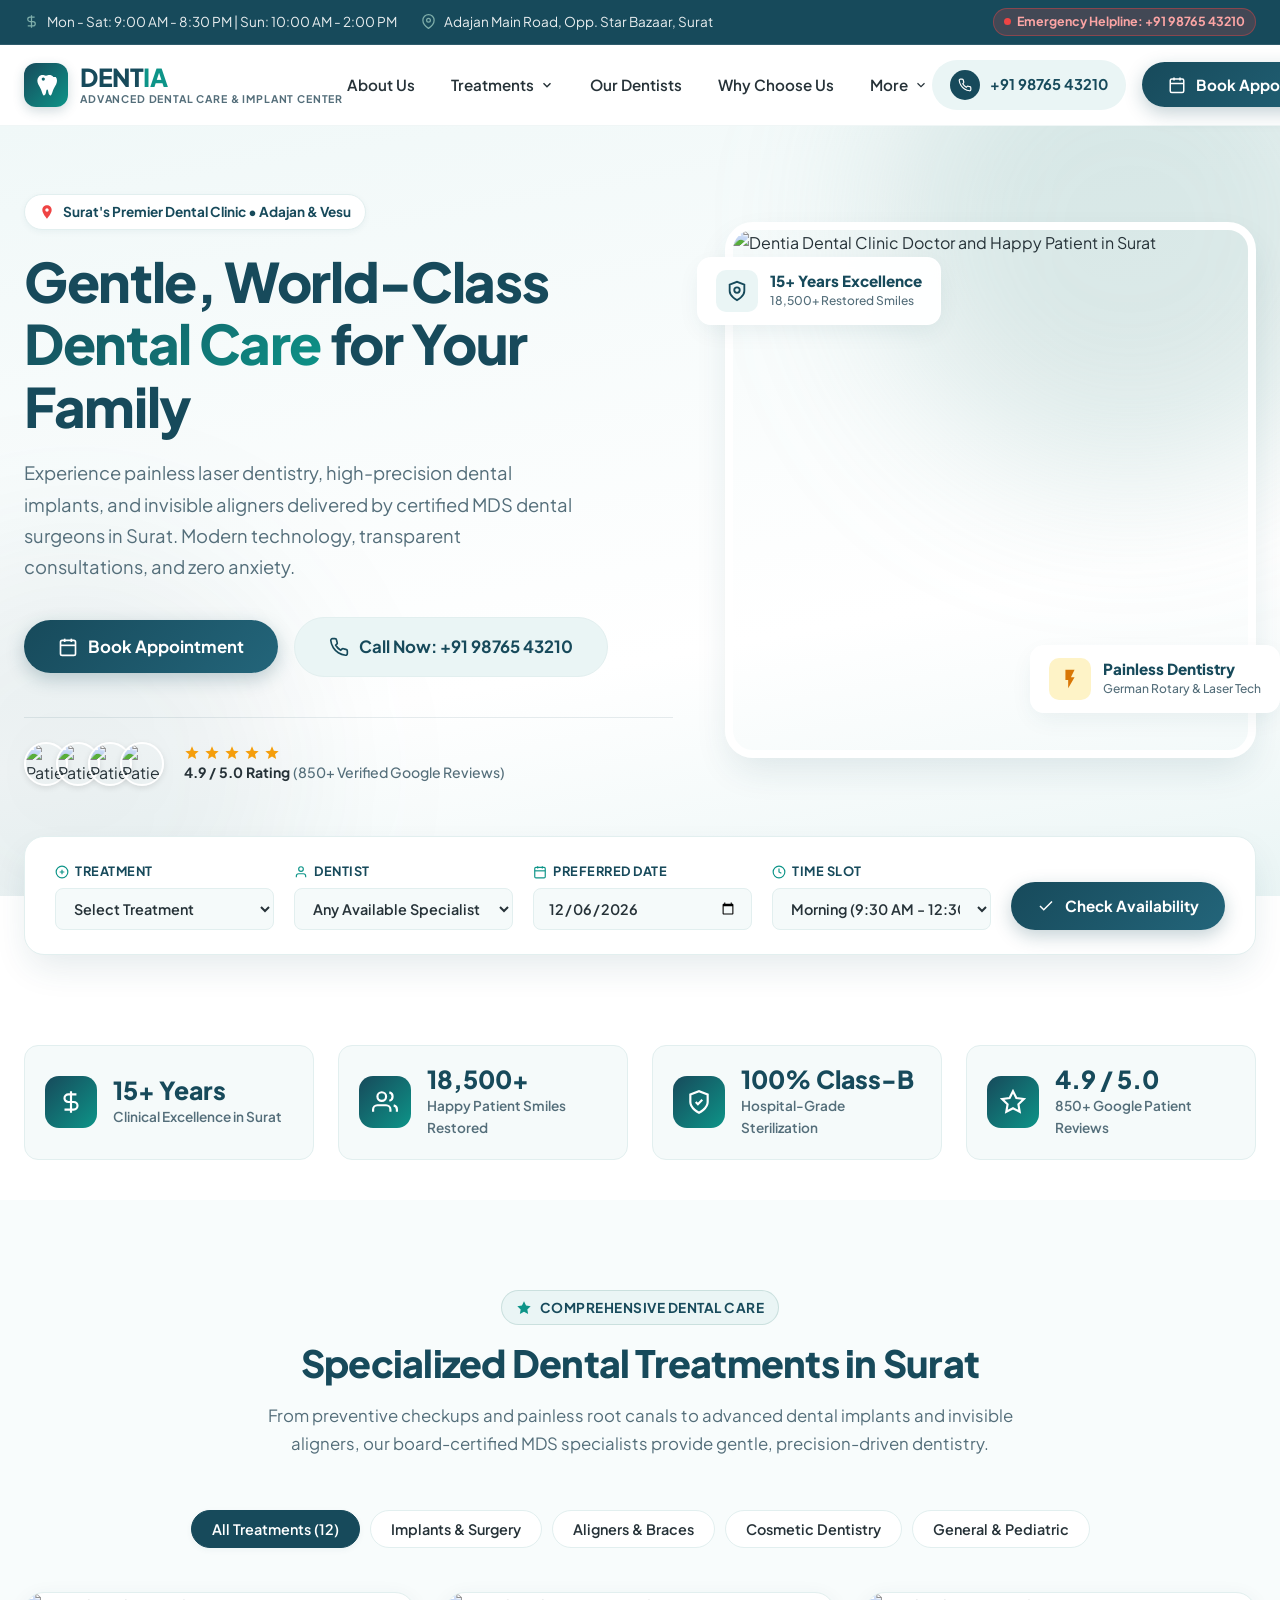
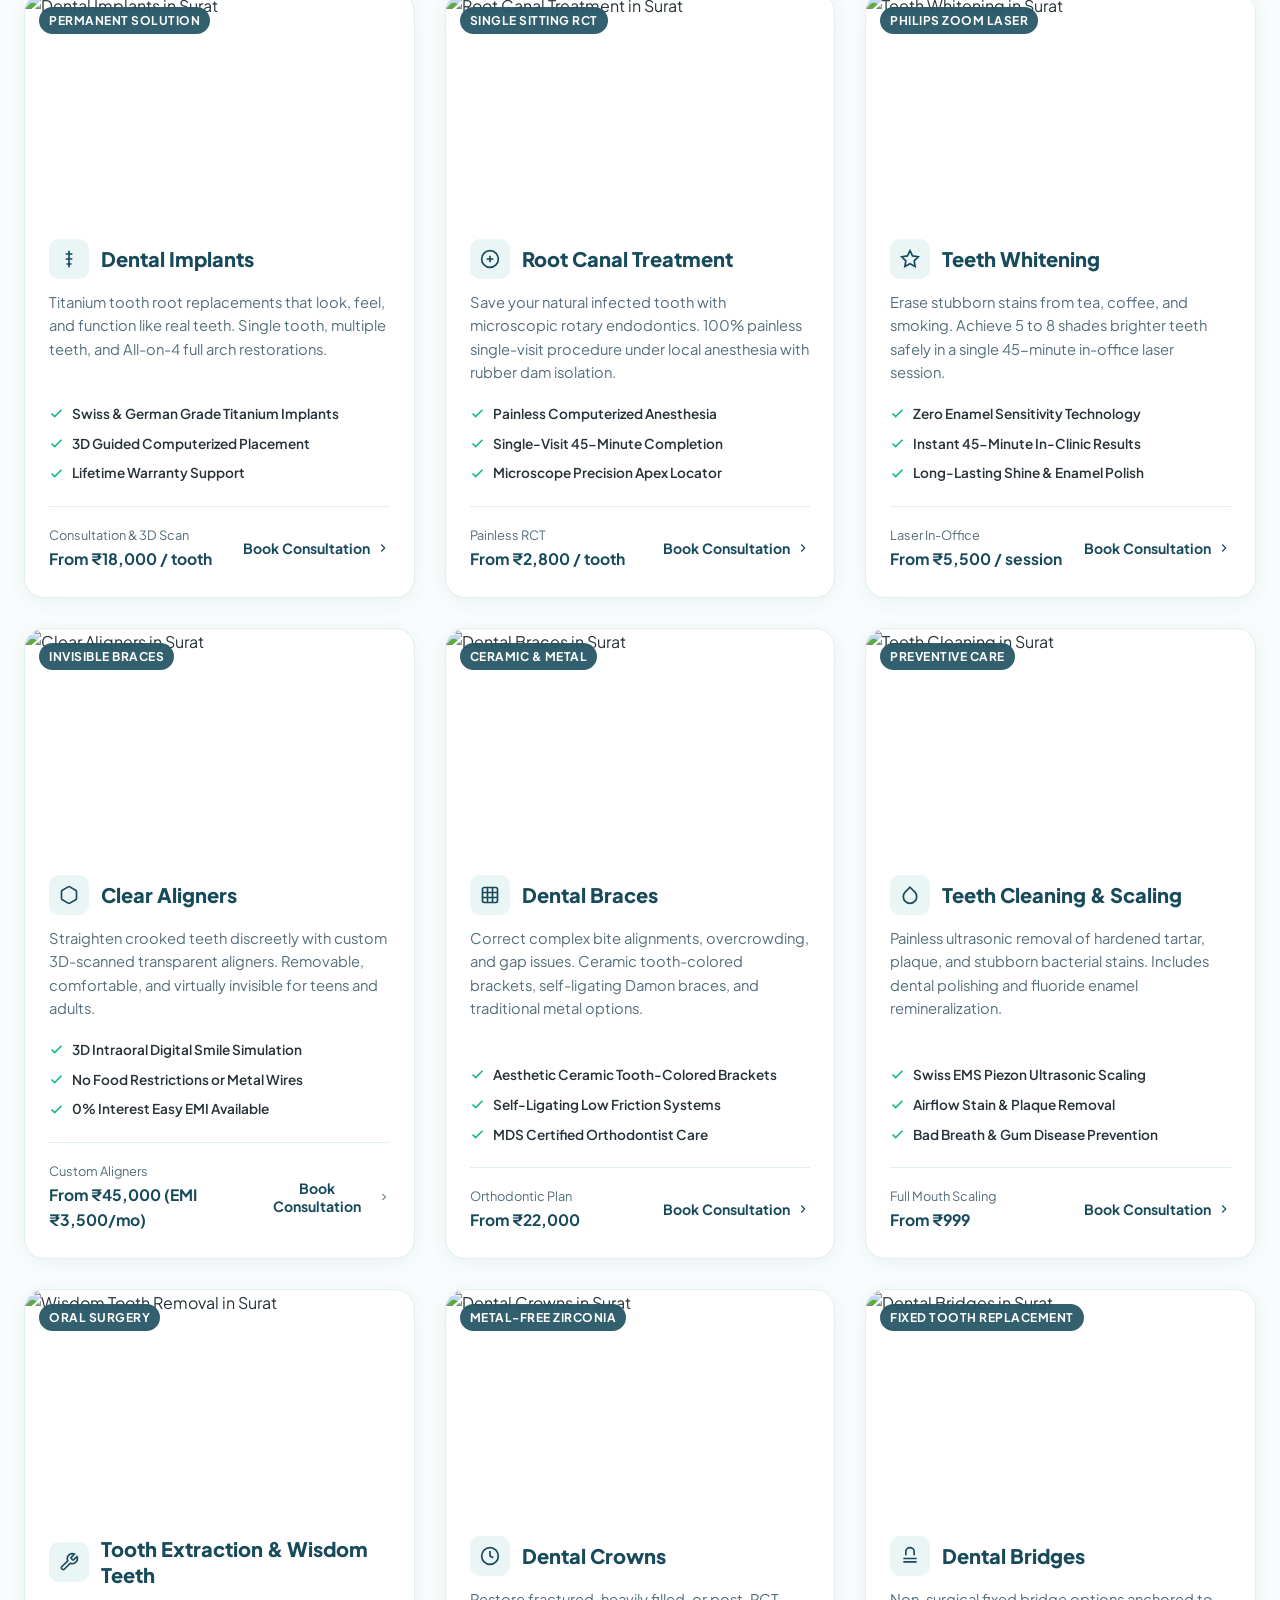
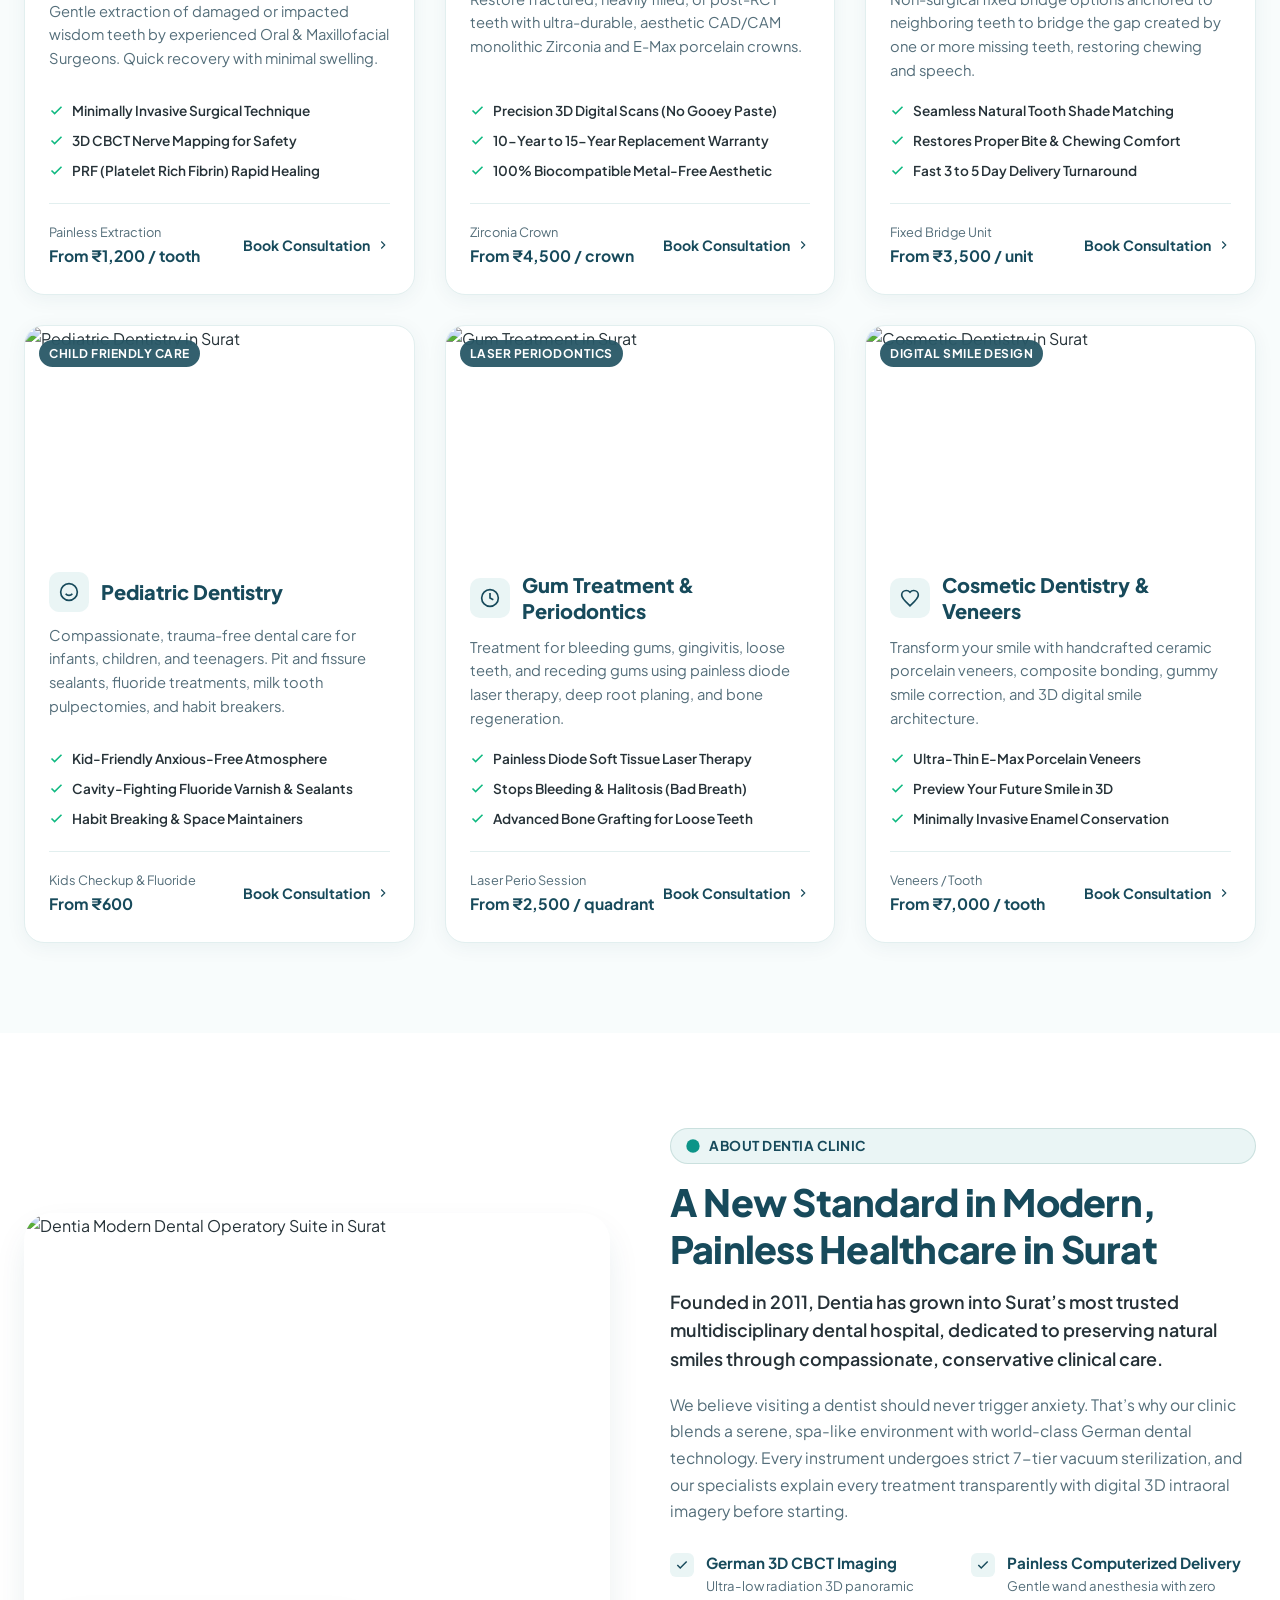
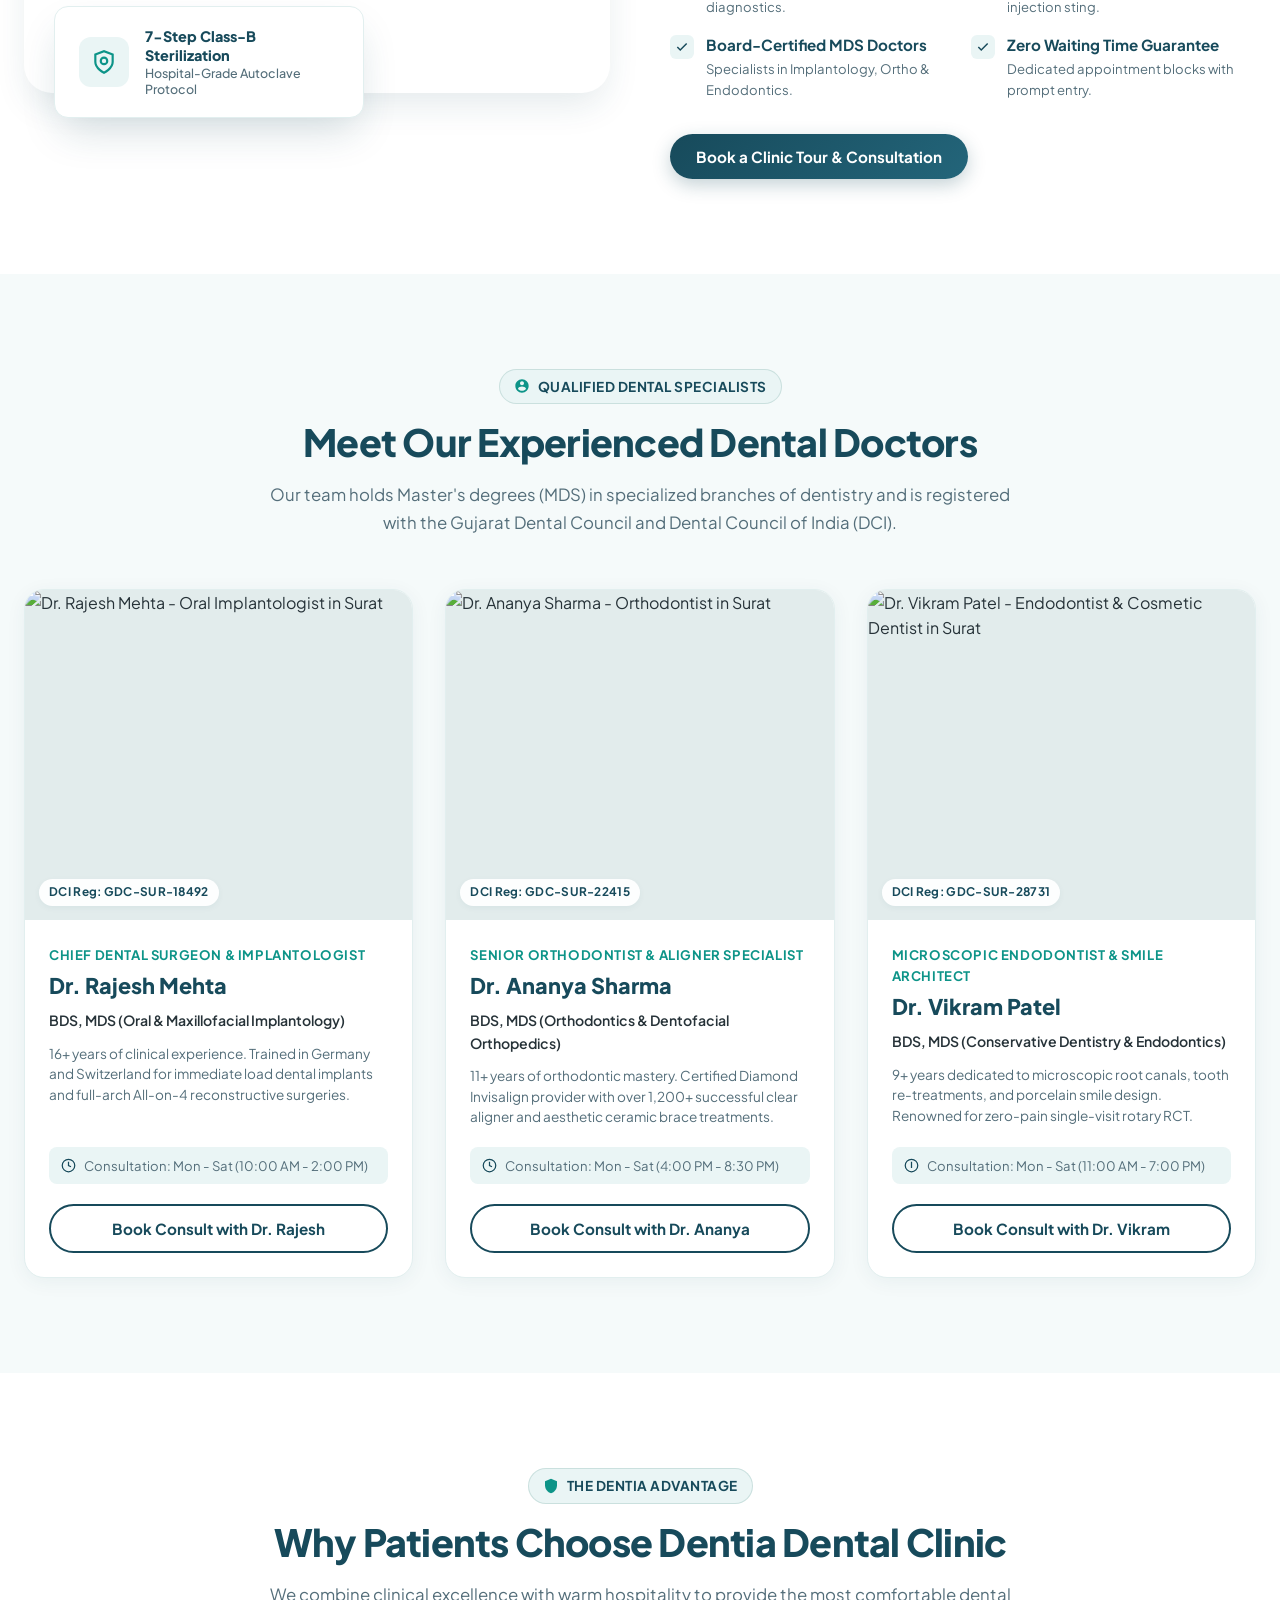
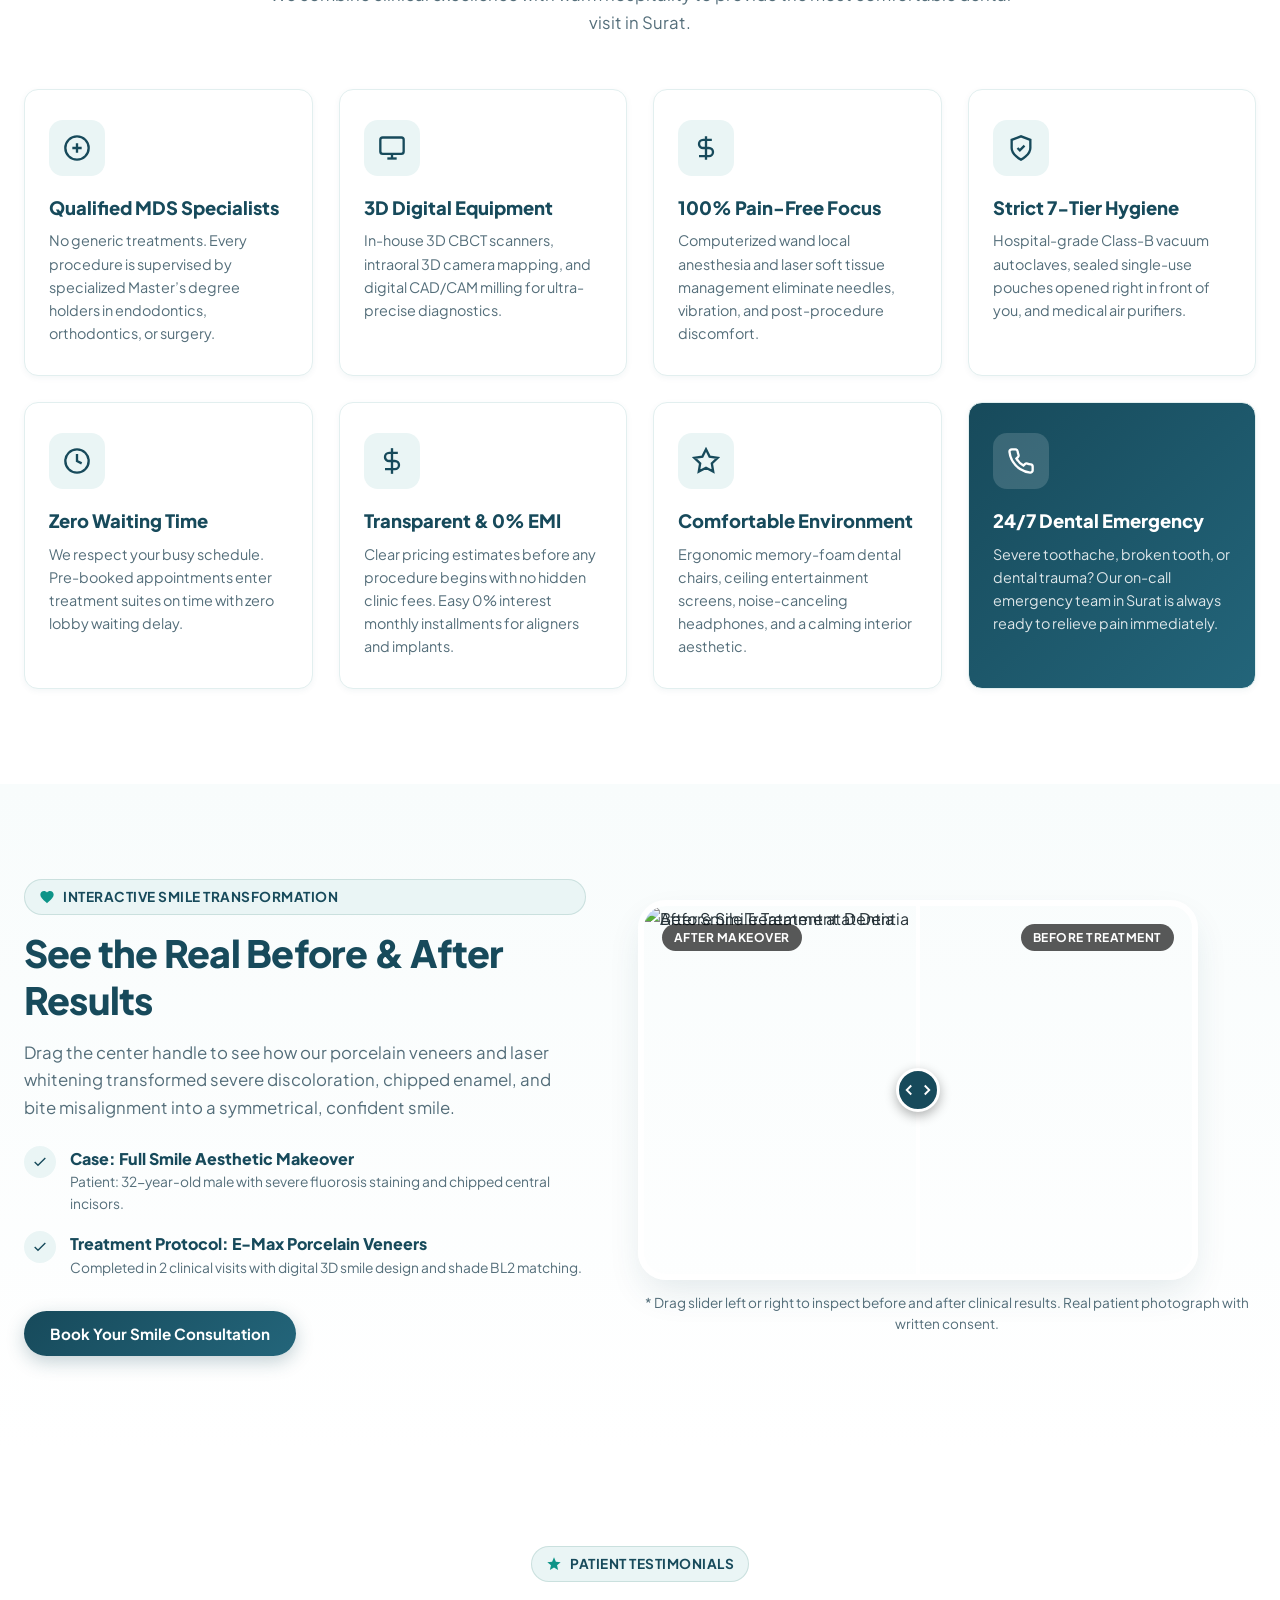
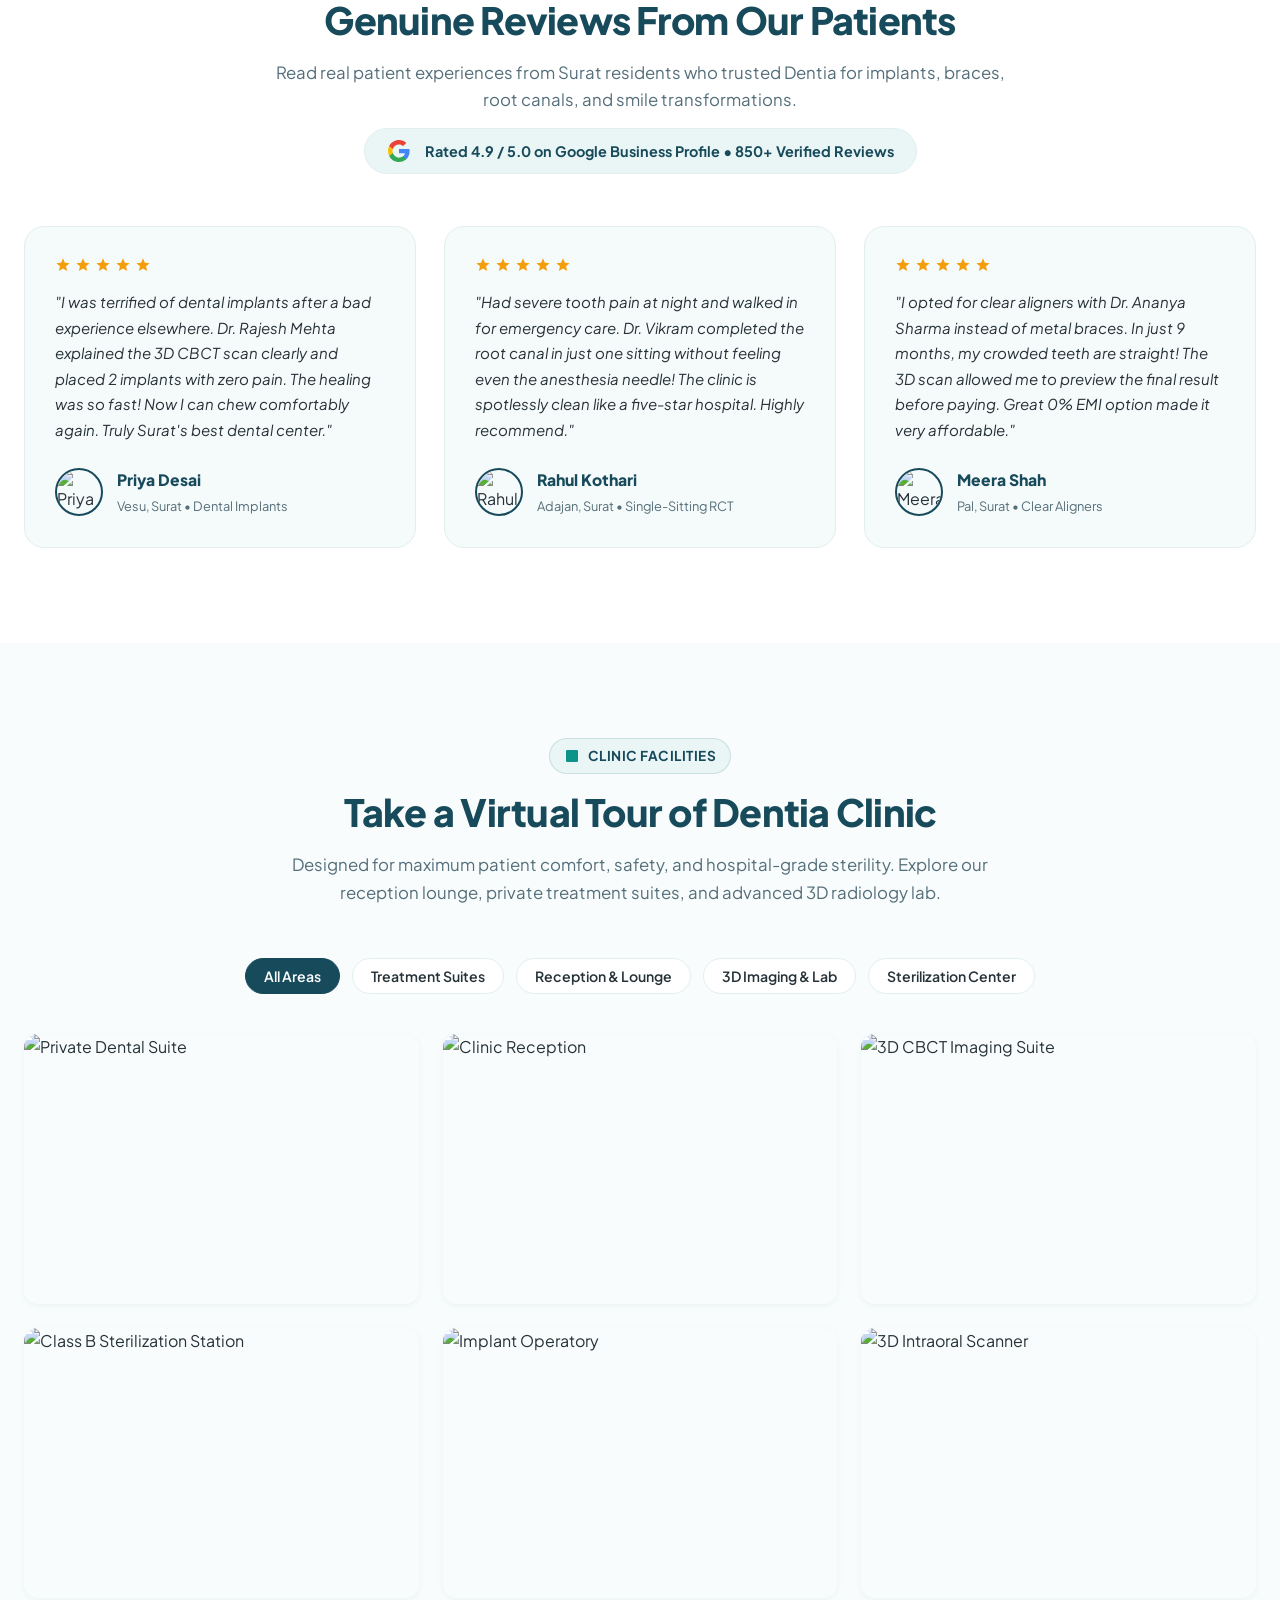
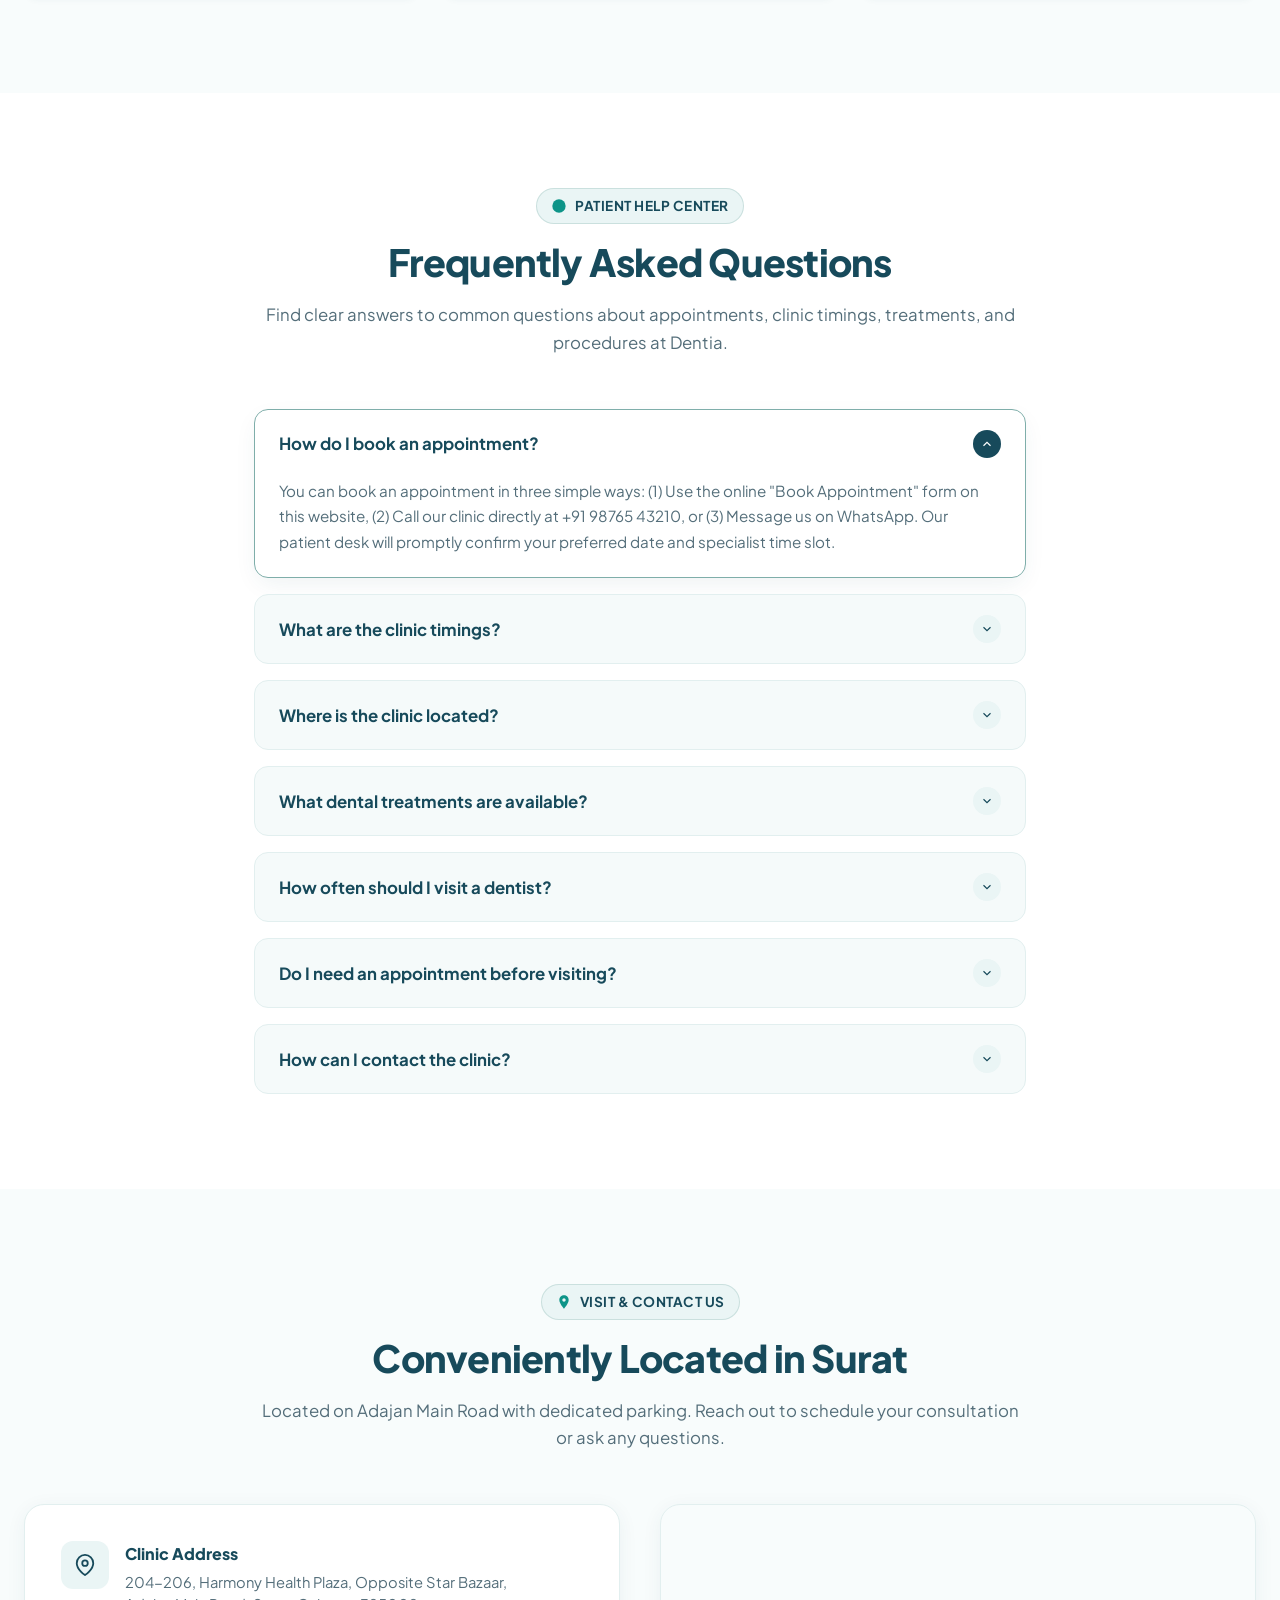
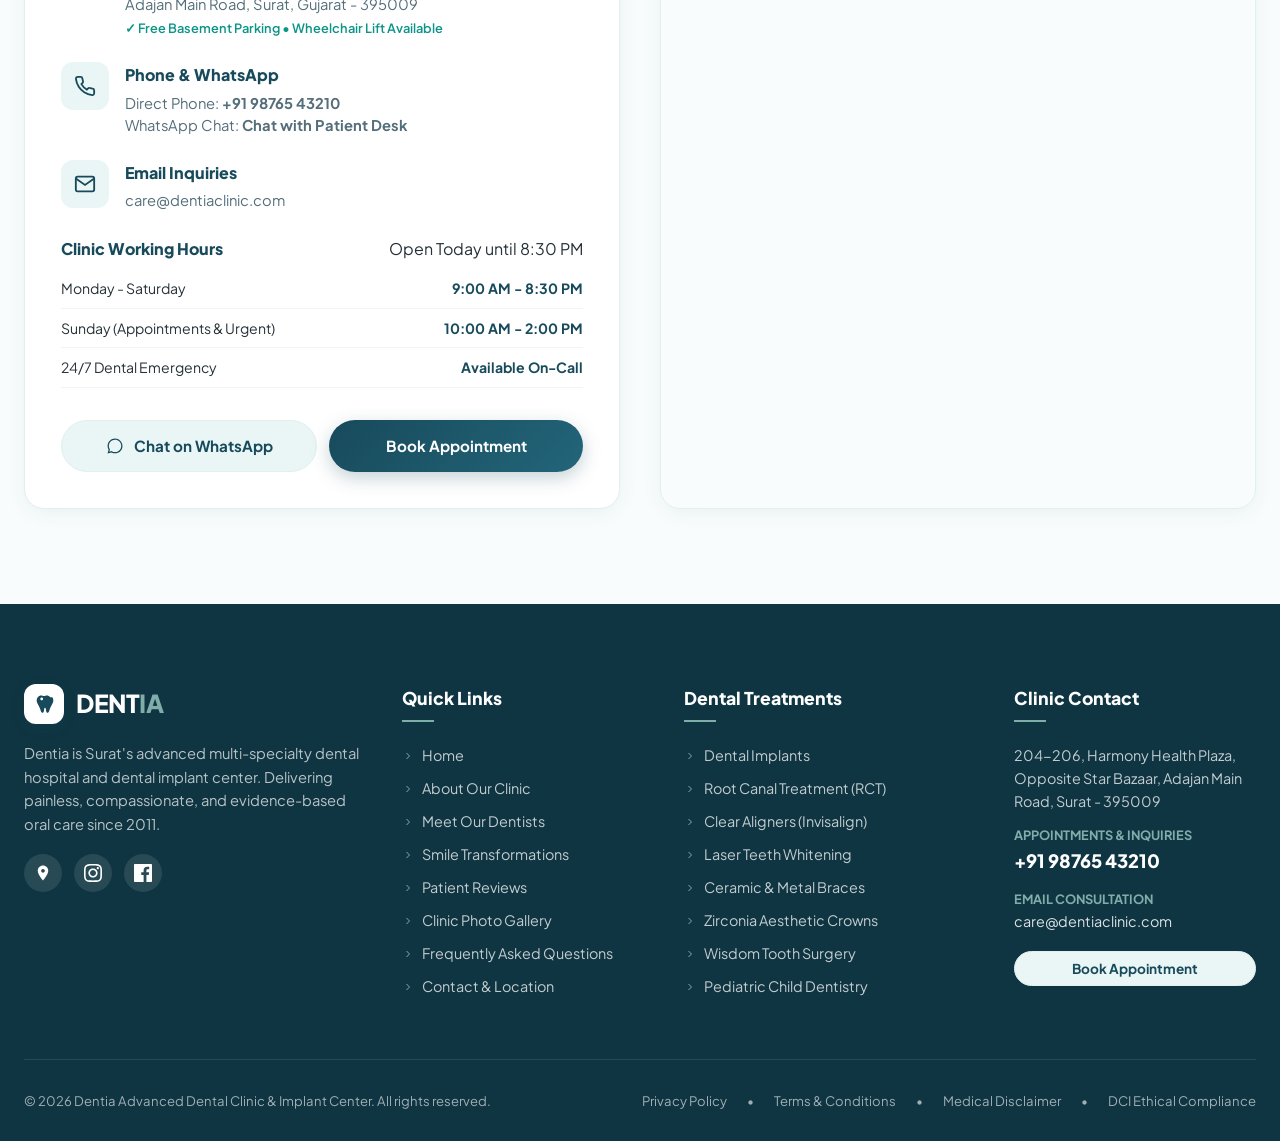
==== commit cb72bda1: "Fix header layout wrapping, add 2-column Treatments mega dropdown with keyboard navigation" ====
--- a/standalone.html
+++ b/standalone.html
@@ -278,6 +278,10 @@
   justify-content: space-between;
   align-items: center;
   gap: 16px;
+  max-width: 1320px;
+  margin: 0 auto;
+  padding: 0 24px;
+  box-sizing: border-box;
 }
 
 .top-bar-left, .top-bar-right {
@@ -341,7 +345,7 @@
 
 .site-header.scrolled {
   box-shadow: 0 6px 20px rgba(23, 74, 91, 0.08);
-  padding: 4px 0;
+  padding: 0;
 }
 
 .nav-container {
@@ -349,18 +353,34 @@
   align-items: center;
   justify-content: space-between;
   height: 80px;
-  transition: height var(--transition-normal);
+  width: 100%;
+  max-width: 1320px;
+  margin: 0 auto;
+  padding: 0 24px;
+  box-sizing: border-box;
 }
 
 .site-header.scrolled .nav-container {
-  height: 70px;
-}
-
-/* Brand Logo */
+  height: 76px;
+}
+
+/* Brand Logo - Fixed Height, Vertically Centered, No Wrap */
 .brand-logo {
   display: flex;
   align-items: center;
   gap: 12px;
+  flex-shrink: 0;
+  white-space: nowrap;
+  text-decoration: none;
+  cursor: pointer;
+  user-select: none;
+  height: 50px;
+  transition: transform var(--transition-fast), opacity var(--transition-fast);
+}
+
+.brand-logo:hover {
+  transform: translateY(-1px);
+  opacity: 0.95;
 }
 
 .brand-icon-box {
@@ -372,6 +392,7 @@
   align-items: center;
   justify-content: center;
   color: var(--white);
+  flex-shrink: 0;
   box-shadow: 0 4px 12px rgba(23, 74, 91, 0.2);
 }
 
@@ -383,14 +404,17 @@
 .brand-info {
   display: flex;
   flex-direction: column;
+  justify-content: center;
+  white-space: nowrap;
 }
 
 .brand-name {
   font-size: 1.55rem;
   font-weight: 800;
   color: var(--primary);
-  line-height: 1;
+  line-height: 1.1;
   letter-spacing: -0.02em;
+  white-space: nowrap;
 }
 
 .brand-name span {
@@ -398,44 +422,61 @@
 }
 
 .brand-tagline {
-  font-size: 0.72rem;
-  font-weight: 600;
+  font-size: 10.5px;
+  font-weight: 700;
   color: var(--text-muted);
   text-transform: uppercase;
-  letter-spacing: 0.8px;
+  letter-spacing: 0.08em;
   margin-top: 2px;
-}
-
-/* Navigation Links */
+  white-space: nowrap;
+  line-height: 1.2;
+}
+
+/* Navigation Links - Single Row, No Wrapping */
 .nav-menu {
   display: flex;
+  flex-direction: row;
+  flex-wrap: nowrap;
   align-items: center;
   gap: 28px;
+  margin: 0;
+  padding: 0;
+  list-style: none;
 }
 
 .nav-item {
   position: relative;
+  white-space: nowrap;
+  flex-shrink: 0;
 }
 
 .nav-link {
   font-size: 0.95rem;
   font-weight: 600;
   color: var(--charcoal);
-  padding: 8px 4px;
-  display: flex;
-  align-items: center;
-  gap: 5px;
+  padding: 10px 4px;
+  display: inline-flex;
+  align-items: center;
+  gap: 6px;
   position: relative;
-}
-
-.nav-link:hover, .nav-link.active {
+  white-space: nowrap;
+  flex-shrink: 0;
+  background: none;
+  cursor: pointer;
+  border: none;
+  font-family: inherit;
+  transition: color var(--transition-fast);
+}
+
+.nav-link:hover, .nav-link:focus, .nav-link.active {
   color: var(--primary);
+  outline: none;
 }
 
 .nav-link::after {
   content: '';
   position: absolute;
-  bottom: 0;
+  bottom: 2px;
   left: 0;
   width: 0;
   height: 2px;
@@ -444,29 +485,34 @@
   border-radius: 2px;
 }
 
-.nav-link:hover::after, .nav-link.active::after {
+.nav-link:hover::after, .nav-link:focus::after, .nav-link.active::after {
   width: 100%;
 }
 
-/* Dropdown Menu */
+/* Dropdown Chevron */
 .dropdown-chevron {
   width: 14px;
   height: 14px;
   transition: transform var(--transition-fast);
-}
-
-.nav-item:hover .dropdown-chevron {
+  color: currentColor;
+}
+
+.nav-item:hover .dropdown-chevron,
+.nav-item.open .dropdown-chevron,
+.nav-item.is-open .dropdown-chevron,
+.dropdown-toggle-btn[aria-expanded="true"] .dropdown-chevron {
   transform: rotate(180deg);
 }
 
+/* Standard Dropdown Menu */
 .dropdown-menu {
   position: absolute;
   top: 100%;
   left: -20px;
   width: 290px;
   background-color: var(--white);
-  border-radius: var(--radius-md);
-  box-shadow: var(--shadow-lg);
+  border-radius: 12px;
+  box-shadow: 0 16px 36px -6px rgba(23, 74, 91, 0.16);
   border: 1px solid var(--border-color);
   padding: 12px;
   display: none;
@@ -481,10 +527,92 @@
   right: 0;
 }
 
-.nav-item:hover .dropdown-menu {
+.nav-item:hover .dropdown-menu,
+.nav-item:focus-within .dropdown-menu,
+.nav-item.open .dropdown-menu,
+.nav-item.is-open .dropdown-menu {
   display: block;
   opacity: 1;
   transform: translateY(0);
+}
+
+/* 2-Column Treatments Mega Dropdown */
+.dropdown-treatments-grid {
+  width: 580px;
+  max-width: 92vw;
+  padding: 16px;
+  left: -40px;
+}
+
+.treatments-grid-items {
+  display: grid;
+  grid-template-columns: repeat(2, 1fr);
+  gap: 8px 12px;
+}
+
+.treatment-item-link {
+  display: flex;
+  align-items: flex-start;
+  gap: 12px;
+  padding: 10px 12px;
+  border-radius: 8px;
+  color: var(--charcoal);
+  text-decoration: none;
+  transition: all var(--transition-fast);
+}
+
+.treatment-item-link:hover, .treatment-item-link:focus {
+  background-color: var(--soft-aqua);
+  color: var(--primary);
+  transform: translateX(3px);
+  outline: none;
+}
+
+.treatment-item-text {
+  display: flex;
+  flex-direction: column;
+}
+
+.treatment-item-title {
+  font-size: 0.9rem;
+  font-weight: 700;
+  color: var(--primary);
+  line-height: 1.25;
+}
+
+.treatment-item-desc {
+  font-size: 0.76rem;
+  color: var(--text-muted);
+  line-height: 1.35;
+  margin-top: 2px;
+}
+
+.dropdown-footer {
+  margin-top: 14px;
+  padding-top: 12px;
+  border-top: 1px solid var(--border-color);
+  text-align: center;
+}
+
+.dropdown-footer-link {
+  font-size: 0.86rem;
+  font-weight: 700;
+  color: var(--accent-teal);
+  display: inline-flex;
+  align-items: center;
+  gap: 6px;
+  text-decoration: none;
+  transition: all var(--transition-fast);
+}
+
+.dropdown-footer-link:hover {
+  color: var(--primary);
+  transform: translateX(4px);
+}
+
+.dropdown-footer-link svg {
+  width: 14px;
+  height: 14px;
 }
 
 .dropdown-link {
@@ -496,54 +624,84 @@
   color: var(--charcoal);
   font-size: 0.9rem;
   font-weight: 600;
+  text-decoration: none;
   transition: all var(--transition-fast);
 }
 
-.dropdown-link:hover {
+.dropdown-link:hover, .dropdown-link:focus {
   background-color: var(--soft-aqua);
   color: var(--primary);
   transform: translateX(4px);
+  outline: none;
 }
 
 .dropdown-icon {
-  width: 28px;
-  height: 28px;
+  width: 32px;
+  height: 32px;
   background-color: var(--soft-aqua);
-  border-radius: 6px;
+  border-radius: 8px;
   display: flex;
   align-items: center;
   justify-content: center;
   color: var(--primary);
   flex-shrink: 0;
+  margin-top: 2px;
 }
 
 .dropdown-icon svg {
-  width: 15px;
-  height: 15px;
-}
-
+  width: 16px;
+  height: 16px;
+}
+
+/* Nav Action Wrapper - No Shrink, No Wrap */
 .nav-action-wrapper {
   display: flex;
   align-items: center;
   gap: 16px;
+  flex-shrink: 0;
+  flex-wrap: nowrap;
 }
 
 .nav-phone-btn {
-  display: flex;
+  display: inline-flex;
   align-items: center;
   gap: 10px;
-  padding: 8px 14px;
+  padding: 10px 18px;
   background-color: var(--soft-aqua);
   border-radius: var(--radius-full);
   color: var(--primary);
-  font-size: 0.9rem;
+  font-size: 0.92rem;
   font-weight: 700;
+  white-space: nowrap;
+  flex-shrink: 0;
+  text-decoration: none;
   transition: all var(--transition-fast);
 }
 
 .nav-phone-btn:hover {
   background-color: #d6ebea;
   color: var(--primary-dark);
+}
+
+.nav-phone-number {
+  white-space: nowrap;
+}
+
+.nav-phone-icon {
+  width: 30px;
+  height: 30px;
+  border-radius: 50%;
+  background-color: var(--primary);
+  color: var(--white);
+  display: flex;
+  align-items: center;
+  justify-content: center;
+  flex-shrink: 0;
+}
+
+.nav-phone-icon svg {
+  width: 14px;
+  height: 14px;
 }
 
 .nav-phone-icon {
@@ -654,6 +812,92 @@
 
 .mobile-nav-link:hover {
   color: var(--primary);
+}
+
+/* Mobile Treatments Accordion */
+.mobile-accordion {
+  border: 1px solid var(--border-light);
+  border-radius: 10px;
+  overflow: hidden;
+  margin: 4px 0;
+  background-color: var(--soft-aqua-light);
+}
+
+.mobile-accordion-toggle {
+  width: 100%;
+  display: flex;
+  align-items: center;
+  justify-content: space-between;
+  padding: 12px 14px;
+  background: none;
+  border: none;
+  font-size: 1rem;
+  font-weight: 700;
+  color: var(--primary);
+  cursor: pointer;
+  font-family: inherit;
+  text-align: left;
+}
+
+.mobile-accordion-chevron {
+  width: 16px;
+  height: 16px;
+  color: var(--primary);
+  transition: transform var(--transition-fast);
+  flex-shrink: 0;
+}
+
+.mobile-accordion.is-expanded .mobile-accordion-chevron,
+.mobile-accordion-toggle[aria-expanded="true"] .mobile-accordion-chevron {
+  transform: rotate(180deg);
+}
+
+.mobile-accordion-panel {
+  max-height: 0;
+  overflow: hidden;
+  transition: max-height 0.35s ease;
+  background-color: var(--white);
+}
+
+.mobile-accordion.is-expanded .mobile-accordion-panel {
+  max-height: 900px;
+}
+
+.mobile-treatments-list {
+  display: flex;
+  flex-direction: column;
+  padding: 6px;
+  gap: 4px;
+}
+
+.mobile-treatment-item {
+  display: flex;
+  flex-direction: column;
+  padding: 8px 10px;
+  border-radius: 6px;
+  text-decoration: none;
+  transition: background-color var(--transition-fast);
+}
+
+.mobile-treatment-item:hover, .mobile-treatment-item:focus {
+  background-color: var(--soft-aqua);
+}
+
+.m-treatment-name {
+  font-size: 0.88rem;
+  font-weight: 700;
+  color: var(--primary);
+}
+
+.m-treatment-desc {
+  font-size: 0.74rem;
+  color: var(--text-muted);
+  margin-top: 2px;
+}
+
+.mobile-treatment-item.emergency-item {
+  background-color: rgba(239, 68, 68, 0.05);
+  border: 1px dashed rgba(239, 68, 68, 0.3);
 }
 
 /* ==========================================================================
@@ -2494,15 +2738,54 @@
 }
 
 /* ==========================================================================
-   Responsive Breakpoints
+   Responsive Breakpoints & Navbar Strict Rules
    ========================================================================== */
 
-@media (max-width: 1080px) {
-  .hero-headline {
-    font-size: 2.8rem;
+/* 1024px to 1279px: Hide phone pill & tighten gap so nav NEVER wraps */
+@media (min-width: 1024px) and (max-width: 1279px) {
+  .nav-phone-btn {
+    display: none !important;
+  }
+  .nav-menu {
+    gap: 18px !important;
+  }
+  .nav-link {
+    font-size: 0.88rem !important;
+  }
+  .brand-name {
+    font-size: 1.35rem !important;
+  }
+  .brand-tagline {
+    font-size: 9.5px !important;
+  }
+}
+
+/* < 1024px: Switch to hamburger menu, keep Book Appointment visible */
+@media (max-width: 1023px) {
+  .nav-menu {
+    display: none !important;
+  }
+  .nav-phone-btn {
+    display: none !important;
+  }
+  .nav-action-wrapper {
+    display: flex !important;
+    align-items: center !important;
+    gap: 12px !important;
+  }
+  .nav-action-wrapper .btn-primary {
+    display: inline-flex !important;
+    padding: 9px 16px !important;
+    font-size: 0.88rem !important;
+  }
+  .hamburger-btn {
+    display: block !important;
   }
   .services-grid, .doctors-grid, .why-us-grid {
     grid-template-columns: repeat(2, 1fr);
+  }
+  .hero-headline {
+    font-size: 2.8rem;
   }
   .quick-booking-bar {
     grid-template-columns: repeat(2, 1fr);
@@ -2515,21 +2798,10 @@
   }
 }
 
-@media (max-width: 768px) {
+/* < 768px: Mobile layouts */
+@media (max-width: 767px) {
   body {
     padding-bottom: 60px; /* Space for mobile sticky bottom bar */
-  }
-
-  .top-bar {
-    display: none;
-  }
-
-  .nav-menu, .nav-action-wrapper {
-    display: none;
-  }
-
-  .hamburger-btn {
-    display: block;
   }
 
   .hero-section {
@@ -2542,7 +2814,7 @@
   }
 
   .hero-headline {
-    font-size: 2.2rem;
+    font-size: 2.1rem;
   }
 
   .floating-badge {
@@ -2593,6 +2865,49 @@
 
   .mobile-bottom-bar {
     display: block;
+  }
+}
+
+/* < 640px: Top bar collapses into single Emergency Helpline */
+@media (max-width: 639px) {
+  .top-bar-left {
+    display: none !important;
+  }
+  .top-bar-container {
+    justify-content: center !important;
+    padding: 0 12px !important;
+  }
+  .hero-headline {
+    font-size: 1.85rem;
+  }
+  .trust-grid {
+    grid-template-columns: 1fr;
+  }
+}
+
+/* < 480px: Compact brand header to prevent any overflow on small mobile screens */
+@media (max-width: 479px) {
+  .brand-tagline {
+    display: none !important;
+  }
+  .nav-container {
+    padding: 0 12px !important;
+  }
+  .nav-action-wrapper .btn-primary {
+    padding: 8px 12px !important;
+    font-size: 0.80rem !important;
+    gap: 6px !important;
+  }
+  .nav-action-wrapper .btn-primary svg {
+    width: 15px !important;
+    height: 15px !important;
+  }
+  .brand-icon-box {
+    width: 38px !important;
+    height: 38px !important;
+  }
+  .brand-name {
+    font-size: 1.35rem !important;
   }
 }
 
@@ -2771,45 +3086,142 @@
           <a href="#about" class="nav-link">About Us</a>
         </div>
         
-        <!-- Treatments Dropdown Menu -->
-        <div class="nav-item">
-          <a href="#treatments" class="nav-link">
-            Treatments
-            <svg class="dropdown-chevron" viewBox="0 0 24 24" fill="none" stroke="currentColor" stroke-width="2"><polyline points="6 9 12 15 18 9"/></svg>
-          </a>
-          <div class="dropdown-menu">
-            <a href="#treatments" class="dropdown-link" onclick="openAppointmentModal({treatment: 'Dental Implants'})">
-              <div class="dropdown-icon"><svg viewBox="0 0 24 24" fill="none" stroke="currentColor" stroke-width="2"><path d="M12 2v20M8 6h8M8 12h8M9 18h6"/></svg></div>
-              <div>Dental Implants</div>
-            </a>
-            <a href="#treatments" class="dropdown-link" onclick="openAppointmentModal({treatment: 'Root Canal Treatment'})">
-              <div class="dropdown-icon"><svg viewBox="0 0 24 24" fill="none" stroke="currentColor" stroke-width="2"><circle cx="12" cy="12" r="10"/><path d="M12 8v8M8 12h8"/></svg></div>
-              <div>Root Canal Treatment</div>
-            </a>
-            <a href="#treatments" class="dropdown-link" onclick="openAppointmentModal({treatment: 'Teeth Whitening'})">
-              <div class="dropdown-icon"><svg viewBox="0 0 24 24" fill="none" stroke="currentColor" stroke-width="2"><polygon points="12 2 15.09 8.26 22 9.27 17 14.14 18.18 21.02 12 17.77 5.82 21.02 7 14.14 2 9.27 8.91 8.26 12 2"/></svg></div>
-              <div>Teeth Whitening</div>
-            </a>
-            <a href="#treatments" class="dropdown-link" onclick="openAppointmentModal({treatment: 'Clear Aligners'})">
-              <div class="dropdown-icon"><svg viewBox="0 0 24 24" fill="none" stroke="currentColor" stroke-width="2"><path d="M21 16V8a2 2 0 0 0-1-1.73l-7-4a2 2 0 0 0-2 0l-7 4A2 2 0 0 0 3 8v8a2 2 0 0 0 1 1.73l7 4a2 2 0 0 0 2 0l7-4A2 2 0 0 0 21 16z"/></svg></div>
-              <div>Clear Aligners (Invisalign)</div>
-            </a>
-            <a href="#treatments" class="dropdown-link" onclick="openAppointmentModal({treatment: 'Dental Braces'})">
-              <div class="dropdown-icon"><svg viewBox="0 0 24 24" fill="none" stroke="currentColor" stroke-width="2"><rect x="3" y="3" width="18" height="18" rx="2"/><path d="M3 9h18M3 15h18M9 3v18M15 3v18"/></svg></div>
-              <div>Dental Braces</div>
-            </a>
-            <a href="#treatments" class="dropdown-link" onclick="openAppointmentModal({treatment: 'Teeth Cleaning & Scaling'})">
-              <div class="dropdown-icon"><svg viewBox="0 0 24 24" fill="none" stroke="currentColor" stroke-width="2"><path d="M12 2.69l5.66 5.66a8 8 0 1 1-11.31 0z"/></svg></div>
-              <div>Teeth Cleaning & Polishing</div>
-            </a>
-            <a href="#treatments" class="dropdown-link" onclick="openAppointmentModal({treatment: 'Pediatric Dentistry'})">
-              <div class="dropdown-icon"><svg viewBox="0 0 24 24" fill="none" stroke="currentColor" stroke-width="2"><circle cx="12" cy="12" r="10"/><path d="M8 14s1.5 2 4 2 4-2 4-2M9 9h.01M15 9h.01"/></svg></div>
-              <div>Pediatric Dentistry</div>
-            </a>
-            <a href="#treatments" class="dropdown-link" onclick="openAppointmentModal({treatment: 'Cosmetic Dentistry'})">
-              <div class="dropdown-icon"><svg viewBox="0 0 24 24" fill="none" stroke="currentColor" stroke-width="2"><path d="M12 21.35l-1.45-1.32C5.4 15.36 2 12.28 2 8.5 2 5.42 4.42 3 7.5 3c1.74 0 3.41.81 4.5 2.09C13.09 3.81 14.76 3 16.5 3 19.58 3 22 5.42 22 8.5c0 3.78-3.4 6.86-8.55 11.54L12 21.35z"/></svg></div>
-              <div>Cosmetic Smile Makeover</div>
-            </a>
+        <!-- Treatments Mega Dropdown (2-Column Grid, 11 Items + View All) -->
+        <div class="nav-item nav-item-dropdown" id="treatments-dropdown-container">
+          <button class="nav-link dropdown-toggle-btn" aria-expanded="false" aria-haspopup="true" aria-controls="treatments-dropdown-panel" id="treatments-menu-button">
+            <span>Treatments</span>
+            <svg class="dropdown-chevron" viewBox="0 0 24 24" fill="none" stroke="currentColor" stroke-width="2.5"><polyline points="6 9 12 15 18 9"/></svg>
+          </button>
+          <div class="dropdown-menu dropdown-treatments-grid" id="treatments-dropdown-panel" role="region" aria-labelledby="treatments-menu-button">
+            <div class="treatments-grid-items" role="menu">
+              <!-- 1. General Checkup & Cleaning -->
+              <a href="#treatments" class="treatment-item-link" role="menuitem" tabindex="-1" onclick="openAppointmentModal({treatment: 'Teeth Cleaning & Scaling'})">
+                <div class="dropdown-icon">
+                  <svg viewBox="0 0 24 24" fill="none" stroke="currentColor" stroke-width="2"><path d="M12 2.69l5.66 5.66a8 8 0 1 1-11.31 0z"/></svg>
+                </div>
+                <div class="treatment-item-text">
+                  <div class="treatment-item-title">General Checkup &amp; Cleaning</div>
+                  <div class="treatment-item-desc">Routine exams, scaling and polishing</div>
+                </div>
+              </a>
+
+              <!-- 2. Dental Implants -->
+              <a href="#treatments" class="treatment-item-link" role="menuitem" tabindex="-1" onclick="openAppointmentModal({treatment: 'Dental Implants'})">
+                <div class="dropdown-icon">
+                  <svg viewBox="0 0 24 24" fill="none" stroke="currentColor" stroke-width="2"><path d="M12 2v20M8 6h8M8 12h8M9 18h6"/></svg>
+                </div>
+                <div class="treatment-item-text">
+                  <div class="treatment-item-title">Dental Implants</div>
+                  <div class="treatment-item-desc">Permanent tooth replacement</div>
+                </div>
+              </a>
+
+              <!-- 3. Root Canal Treatment (RCT) -->
+              <a href="#treatments" class="treatment-item-link" role="menuitem" tabindex="-1" onclick="openAppointmentModal({treatment: 'Root Canal Treatment'})">
+                <div class="dropdown-icon">
+                  <svg viewBox="0 0 24 24" fill="none" stroke="currentColor" stroke-width="2"><circle cx="12" cy="12" r="10"/><path d="M12 8v8M8 12h8"/></svg>
+                </div>
+                <div class="treatment-item-text">
+                  <div class="treatment-item-title">Root Canal Treatment (RCT)</div>
+                  <div class="treatment-item-desc">Pain-free infection treatment</div>
+                </div>
+              </a>
+
+              <!-- 4. Teeth Whitening -->
+              <a href="#treatments" class="treatment-item-link" role="menuitem" tabindex="-1" onclick="openAppointmentModal({treatment: 'Teeth Whitening'})">
+                <div class="dropdown-icon">
+                  <svg viewBox="0 0 24 24" fill="none" stroke="currentColor" stroke-width="2"><polygon points="12 2 15.09 8.26 22 9.27 17 14.14 18.18 21.02 12 17.77 5.82 21.02 7 14.14 2 9.27 8.91 8.26 12 2"/></svg>
+                </div>
+                <div class="treatment-item-text">
+                  <div class="treatment-item-title">Teeth Whitening</div>
+                  <div class="treatment-item-desc">Brighter smile in one visit</div>
+                </div>
+              </a>
+
+              <!-- 5. Braces & Clear Aligners -->
+              <a href="#treatments" class="treatment-item-link" role="menuitem" tabindex="-1" onclick="openAppointmentModal({treatment: 'Clear Aligners'})">
+                <div class="dropdown-icon">
+                  <svg viewBox="0 0 24 24" fill="none" stroke="currentColor" stroke-width="2"><path d="M21 16V8a2 2 0 0 0-1-1.73l-7-4a2 2 0 0 0-2 0l-7 4A2 2 0 0 0 3 8v8a2 2 0 0 0 1 1.73l7 4a2 2 0 0 0 2 0l7-4A2 2 0 0 0 21 16z"/></svg>
+                </div>
+                <div class="treatment-item-text">
+                  <div class="treatment-item-title">Braces &amp; Clear Aligners</div>
+                  <div class="treatment-item-desc">Straighten teeth discreetly</div>
+                </div>
+              </a>
+
+              <!-- 6. Smile Makeover & Veneers -->
+              <a href="#treatments" class="treatment-item-link" role="menuitem" tabindex="-1" onclick="openAppointmentModal({treatment: 'Cosmetic Dentistry'})">
+                <div class="dropdown-icon">
+                  <svg viewBox="0 0 24 24" fill="none" stroke="currentColor" stroke-width="2"><path d="M12 21.35l-1.45-1.32C5.4 15.36 2 12.28 2 8.5 2 5.42 4.42 3 7.5 3c1.74 0 3.41.81 4.5 2.09C13.09 3.81 14.76 3 16.5 3 19.58 3 22 5.42 22 8.5c0 3.78-3.4 6.86-8.55 11.54L12 21.35z"/></svg>
+                </div>
+                <div class="treatment-item-text">
+                  <div class="treatment-item-title">Smile Makeover &amp; Veneers</div>
+                  <div class="treatment-item-desc">Cosmetic smile design</div>
+                </div>
+              </a>
+
+              <!-- 7. Crowns, Bridges & Dentures -->
+              <a href="#treatments" class="treatment-item-link" role="menuitem" tabindex="-1" onclick="openAppointmentModal({treatment: 'Dental Crowns'})">
+                <div class="dropdown-icon">
+                  <svg viewBox="0 0 24 24" fill="none" stroke="currentColor" stroke-width="2"><circle cx="12" cy="12" r="10"/><path d="M12 6v6l4 2"/></svg>
+                </div>
+                <div class="treatment-item-text">
+                  <div class="treatment-item-title">Crowns, Bridges &amp; Dentures</div>
+                  <div class="treatment-item-desc">Restore damaged or missing teeth</div>
+                </div>
+              </a>
+
+              <!-- 8. Pediatric Dentistry -->
+              <a href="#treatments" class="treatment-item-link" role="menuitem" tabindex="-1" onclick="openAppointmentModal({treatment: 'Pediatric Dentistry'})">
+                <div class="dropdown-icon">
+                  <svg viewBox="0 0 24 24" fill="none" stroke="currentColor" stroke-width="2"><circle cx="12" cy="12" r="10"/><path d="M8 14s1.5 2 4 2 4-2 4-2M9 9h.01M15 9h.01"/></svg>
+                </div>
+                <div class="treatment-item-text">
+                  <div class="treatment-item-title">Pediatric Dentistry</div>
+                  <div class="treatment-item-desc">Gentle care for kids</div>
+                </div>
+              </a>
+
+              <!-- 9. Wisdom Tooth Extraction -->
+              <a href="#treatments" class="treatment-item-link" role="menuitem" tabindex="-1" onclick="openAppointmentModal({treatment: 'Wisdom Tooth Removal'})">
+                <div class="dropdown-icon">
+                  <svg viewBox="0 0 24 24" fill="none" stroke="currentColor" stroke-width="2"><path d="M14.7 6.3a1 1 0 0 0 0 1.4l1.6 1.6a1 1 0 0 0 1.4 0l3.77-3.77a6 6 0 0 1-7.94 7.94l-6.91 6.91a2.12 2.12 0 0 1-3-3l6.91-6.91a6 6 0 0 1 7.94-7.94l-3.76 3.76z"/></svg>
+                </div>
+                <div class="treatment-item-text">
+                  <div class="treatment-item-title">Wisdom Tooth Extraction</div>
+                  <div class="treatment-item-desc">Safe surgical removal</div>
+                </div>
+              </a>
+
+              <!-- 10. Gum Disease Therapy -->
+              <a href="#treatments" class="treatment-item-link" role="menuitem" tabindex="-1" onclick="openAppointmentModal({treatment: 'Gum Treatment'})">
+                <div class="dropdown-icon">
+                  <svg viewBox="0 0 24 24" fill="none" stroke="currentColor" stroke-width="2"><path d="M12 2a10 10 0 0 1 10 10c0 5.52-4.48 10-10 10S2 17.52 2 12A10 10 0 0 1 12 2z"/><path d="M12 6v6l4 2"/></svg>
+                </div>
+                <div class="treatment-item-text">
+                  <div class="treatment-item-title">Gum Disease Therapy</div>
+                  <div class="treatment-item-desc">Periodontal health and care</div>
+                </div>
+              </a>
+
+              <!-- 11. Emergency Dental Care -->
+              <a href="#treatments" class="treatment-item-link" role="menuitem" tabindex="-1" onclick="openAppointmentModal({treatment: 'Emergency Dental Care'})">
+                <div class="dropdown-icon" style="background-color:rgba(239,68,68,0.15); color:#ef4444;">
+                  <svg viewBox="0 0 24 24" fill="none" stroke="currentColor" stroke-width="2"><polygon points="13 2 3 14 12 14 11 22 21 10 12 10 13 2"/></svg>
+                </div>
+                <div class="treatment-item-text">
+                  <div class="treatment-item-title">Emergency Dental Care</div>
+                  <div class="treatment-item-desc">Same-day urgent relief</div>
+                </div>
+              </a>
+            </div>
+
+            <div class="dropdown-footer">
+              <a href="#treatments" class="dropdown-footer-link">
+                <span>View all treatments &amp; clinical procedures</span>
+                <svg viewBox="0 0 24 24" fill="none" stroke="currentColor" stroke-width="2.5"><line x1="5" y1="12" x2="19" y2="12"/><polyline points="12 5 19 12 12 19"/></svg>
+              </a>
+            </div>
           </div>
         </div>
 
@@ -2896,7 +3308,63 @@
 
     <div class="mobile-nav-links">
       <a href="#about" class="mobile-nav-link">About Us</a>
-      <a href="#treatments" class="mobile-nav-link">Treatments & Services</a>
+      
+      <!-- Mobile Treatments Accordion -->
+      <div class="mobile-accordion" id="mobile-treatments-accordion">
+        <button class="mobile-accordion-toggle" id="mobile-treatments-btn" aria-expanded="false" aria-controls="mobile-treatments-panel">
+          <span>Treatments &amp; Specialties</span>
+          <svg class="mobile-accordion-chevron" viewBox="0 0 24 24" fill="none" stroke="currentColor" stroke-width="2.5"><polyline points="6 9 12 15 18 9"/></svg>
+        </button>
+        <div class="mobile-accordion-panel" id="mobile-treatments-panel">
+          <div class="mobile-treatments-list">
+            <a href="#treatments" class="mobile-treatment-item" onclick="openAppointmentModal({treatment: 'Teeth Cleaning & Scaling'})">
+              <span class="m-treatment-name">General Checkup &amp; Cleaning</span>
+              <span class="m-treatment-desc">Routine exams, scaling and polishing</span>
+            </a>
+            <a href="#treatments" class="mobile-treatment-item" onclick="openAppointmentModal({treatment: 'Dental Implants'})">
+              <span class="m-treatment-name">Dental Implants</span>
+              <span class="m-treatment-desc">Permanent tooth replacement</span>
+            </a>
+            <a href="#treatments" class="mobile-treatment-item" onclick="openAppointmentModal({treatment: 'Root Canal Treatment'})">
+              <span class="m-treatment-name">Root Canal Treatment (RCT)</span>
+              <span class="m-treatment-desc">Pain-free infection treatment</span>
+            </a>
+            <a href="#treatments" class="mobile-treatment-item" onclick="openAppointmentModal({treatment: 'Teeth Whitening'})">
+              <span class="m-treatment-name">Teeth Whitening</span>
+              <span class="m-treatment-desc">Brighter smile in one visit</span>
+            </a>
+            <a href="#treatments" class="mobile-treatment-item" onclick="openAppointmentModal({treatment: 'Clear Aligners'})">
+              <span class="m-treatment-name">Braces &amp; Clear Aligners</span>
+              <span class="m-treatment-desc">Straighten teeth discreetly</span>
+            </a>
+            <a href="#treatments" class="mobile-treatment-item" onclick="openAppointmentModal({treatment: 'Cosmetic Dentistry'})">
+              <span class="m-treatment-name">Smile Makeover &amp; Veneers</span>
+              <span class="m-treatment-desc">Cosmetic smile design</span>
+            </a>
+            <a href="#treatments" class="mobile-treatment-item" onclick="openAppointmentModal({treatment: 'Dental Crowns'})">
+              <span class="m-treatment-name">Crowns, Bridges &amp; Dentures</span>
+              <span class="m-treatment-desc">Restore damaged or missing teeth</span>
+            </a>
+            <a href="#treatments" class="mobile-treatment-item" onclick="openAppointmentModal({treatment: 'Pediatric Dentistry'})">
+              <span class="m-treatment-name">Pediatric Dentistry</span>
+              <span class="m-treatment-desc">Gentle care for kids</span>
+            </a>
+            <a href="#treatments" class="mobile-treatment-item" onclick="openAppointmentModal({treatment: 'Wisdom Tooth Removal'})">
+              <span class="m-treatment-name">Wisdom Tooth Extraction</span>
+              <span class="m-treatment-desc">Safe surgical removal</span>
+            </a>
+            <a href="#treatments" class="mobile-treatment-item" onclick="openAppointmentModal({treatment: 'Gum Treatment'})">
+              <span class="m-treatment-name">Gum Disease Therapy</span>
+              <span class="m-treatment-desc">Periodontal health and care</span>
+            </a>
+            <a href="#treatments" class="mobile-treatment-item emergency-item" onclick="openAppointmentModal({treatment: 'Emergency Dental Care'})">
+              <span class="m-treatment-name" style="color:#ef4444;">Emergency Dental Care</span>
+              <span class="m-treatment-desc">Same-day urgent relief</span>
+            </a>
+          </div>
+        </div>
+      </div>
+
       <a href="#dentists" class="mobile-nav-link">Meet Our Dentists</a>
       <a href="#why-us" class="mobile-nav-link">Why Choose Us</a>
       <a href="#transformation" class="mobile-nav-link">Smile Transformation</a>
@@ -4693,7 +5161,9 @@
 document.addEventListener('DOMContentLoaded', () => {
   initStickyHeader();
   initLogoHomeAction();
+  initTreatmentsDropdown();
   initMobileDrawer();
+  initMobileTreatmentsAccordion();
   initQuickBookingBar();
   initServiceFilters();
   initSmileSlider();
@@ -4702,6 +5172,145 @@
   initBookingModal();
   initDateConstraints();
 });
+
+/* ==========================================================================
+   Treatments Mega Dropdown (Keyboard & Touch Accessibility)
+   ========================================================================== */
+function initTreatmentsDropdown() {
+  const container = document.getElementById('treatments-dropdown-container');
+  const toggleBtn = document.getElementById('treatments-menu-button');
+  const panel = document.getElementById('treatments-dropdown-panel');
+  if (!container || !toggleBtn || !panel) return;
+
+  const items = Array.from(panel.querySelectorAll('.treatment-item-link, .dropdown-footer-link'));
+  let activeIndex = -1;
+
+  const openDropdown = (focusFirst = false) => {
+    container.classList.add('is-open');
+    toggleBtn.setAttribute('aria-expanded', 'true');
+    if (focusFirst && items.length > 0) {
+      activeIndex = 0;
+      items[0].focus();
+    }
+  };
+
+  const closeDropdown = (returnFocus = false) => {
+    container.classList.remove('is-open');
+    toggleBtn.setAttribute('aria-expanded', 'false');
+    activeIndex = -1;
+    if (returnFocus) {
+      toggleBtn.focus();
+    }
+  };
+
+  const toggleDropdown = () => {
+    const isOpen = container.classList.contains('is-open');
+    if (isOpen) {
+      closeDropdown(false);
+    } else {
+      openDropdown(false);
+    }
+  };
+
+  // Toggle on click / tap
+  toggleBtn.addEventListener('click', (e) => {
+    e.preventDefault();
+    toggleDropdown();
+  });
+
+  // Desktop hover
+  container.addEventListener('mouseenter', () => {
+    openDropdown(false);
+  });
+
+  container.addEventListener('mouseleave', () => {
+    closeDropdown(false);
+  });
+
+  // Keyboard navigation on button
+  toggleBtn.addEventListener('keydown', (e) => {
+    if (e.key === 'Enter' || e.key === ' ' || e.key === 'ArrowDown') {
+      e.preventDefault();
+      openDropdown(true);
+    } else if (e.key === 'Escape') {
+      e.preventDefault();
+      closeDropdown(true);
+    }
+  });
+
+  // Keyboard navigation across items
+  items.forEach((item, index) => {
+    item.addEventListener('keydown', (e) => {
+      if (e.key === 'ArrowDown' || e.key === 'ArrowRight') {
+        e.preventDefault();
+        activeIndex = (index + 1) % items.length;
+        items[activeIndex].focus();
+      } else if (e.key === 'ArrowUp' || e.key === 'ArrowLeft') {
+        e.preventDefault();
+        activeIndex = (index - 1 + items.length) % items.length;
+        items[activeIndex].focus();
+      } else if (e.key === 'Home') {
+        e.preventDefault();
+        activeIndex = 0;
+        items[0].focus();
+      } else if (e.key === 'End') {
+        e.preventDefault();
+        activeIndex = items.length - 1;
+        items[activeIndex].focus();
+      } else if (e.key === 'Escape') {
+        e.preventDefault();
+        closeDropdown(true);
+      }
+    });
+
+    // Close on click item
+    item.addEventListener('click', () => {
+      closeDropdown(false);
+    });
+  });
+
+  // Close dropdown when clicking outside
+  document.addEventListener('click', (e) => {
+    if (!container.contains(e.target)) {
+      closeDropdown(false);
+    }
+  });
+}
+
+/* ==========================================================================
+   Mobile Treatments Accordion
+   ========================================================================== */
+function initMobileTreatmentsAccordion() {
+  const accordion = document.getElementById('mobile-treatments-accordion');
+  const toggleBtn = document.getElementById('mobile-treatments-btn');
+  const drawer = document.querySelector('.mobile-drawer');
+  const overlay = document.querySelector('.mobile-overlay');
+  if (!accordion || !toggleBtn) return;
+
+  toggleBtn.addEventListener('click', (e) => {
+    e.preventDefault();
+    const isExpanded = accordion.classList.contains('is-expanded');
+    if (isExpanded) {
+      accordion.classList.remove('is-expanded');
+      toggleBtn.setAttribute('aria-expanded', 'false');
+    } else {
+      accordion.classList.add('is-expanded');
+      toggleBtn.setAttribute('aria-expanded', 'true');
+    }
+  });
+
+  // Close drawer when an accordion item is clicked
+  const accordionLinks = accordion.querySelectorAll('.mobile-treatment-item');
+  accordionLinks.forEach(link => {
+    link.addEventListener('click', () => {
+      if (drawer && overlay) {
+        drawer.classList.remove('open');
+        overlay.classList.remove('visible');
+        document.body.style.overflow = '';
+      }
+    });
+  });
+}
 
 /* ==========================================================================
    Logo Click Handler (Serves as Home button)
@@ -5093,3 +5702,4 @@
 </script>
 </body>
 </html>
+
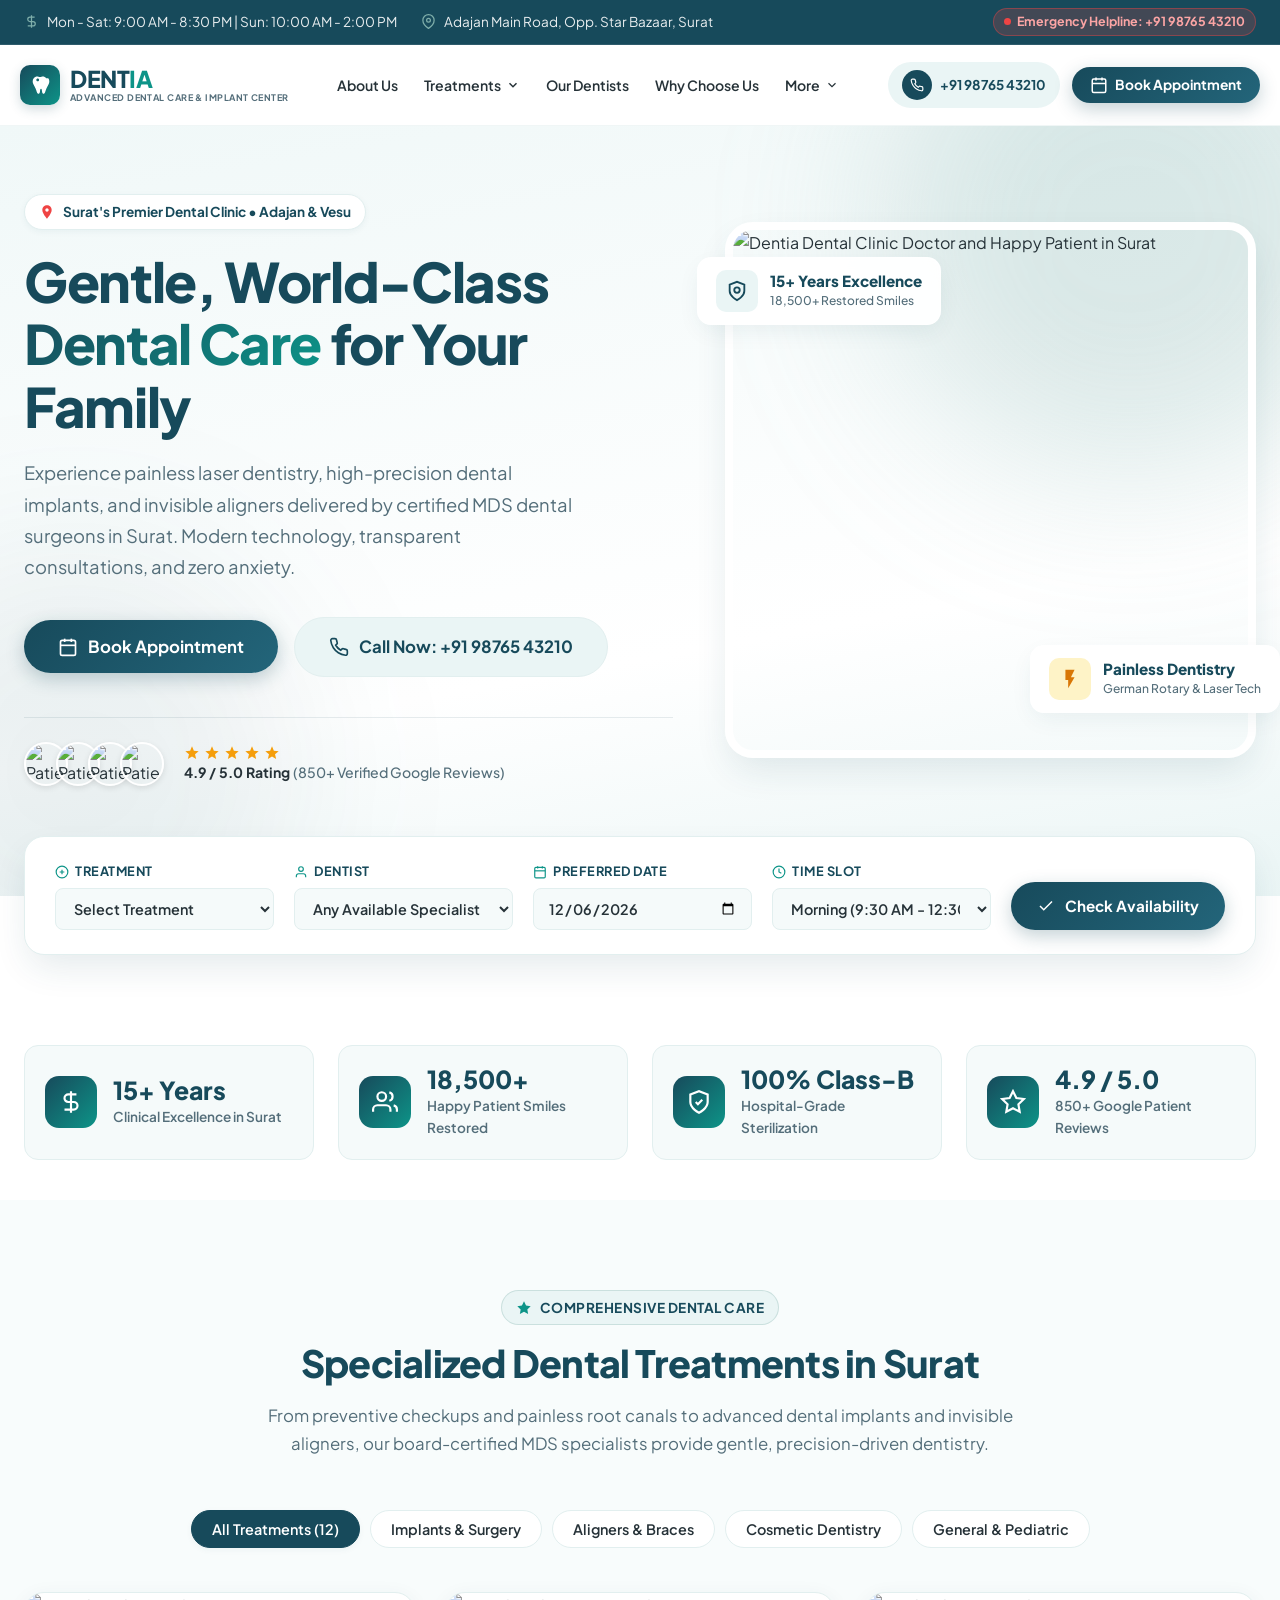
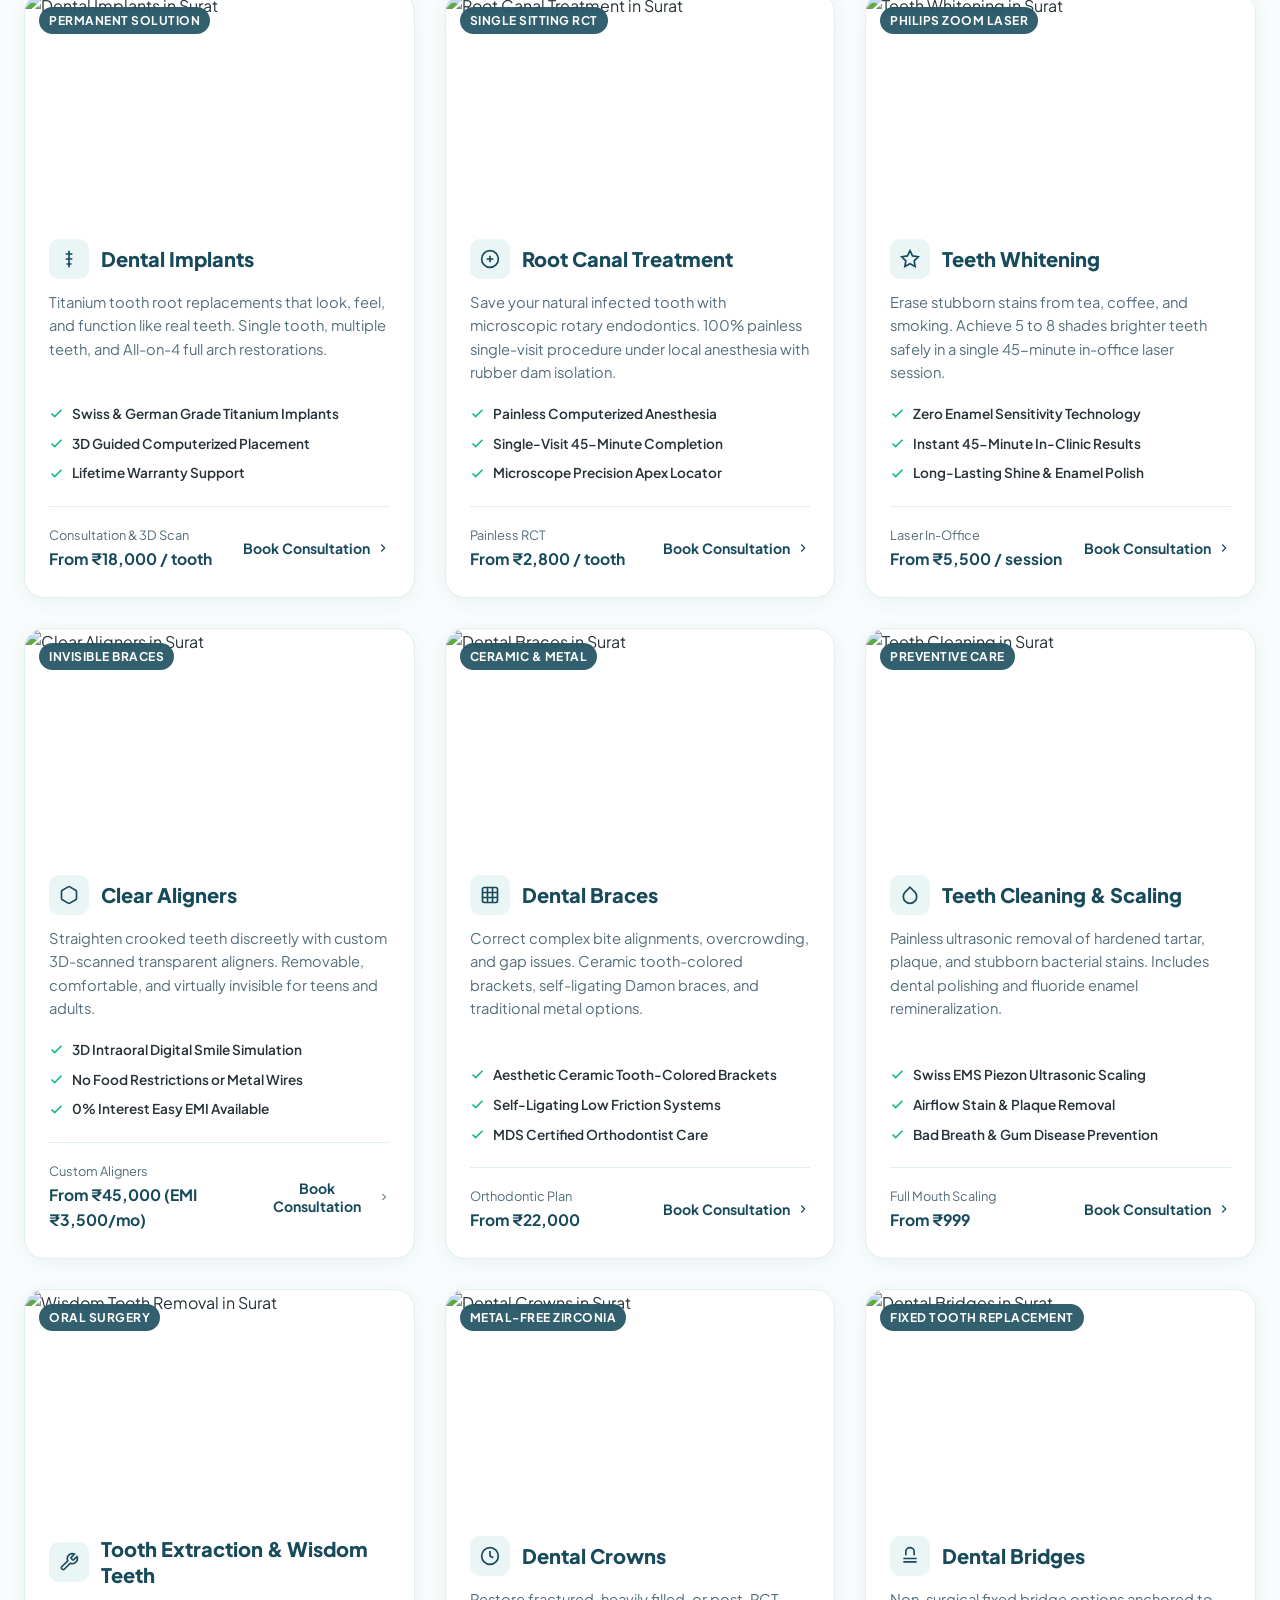
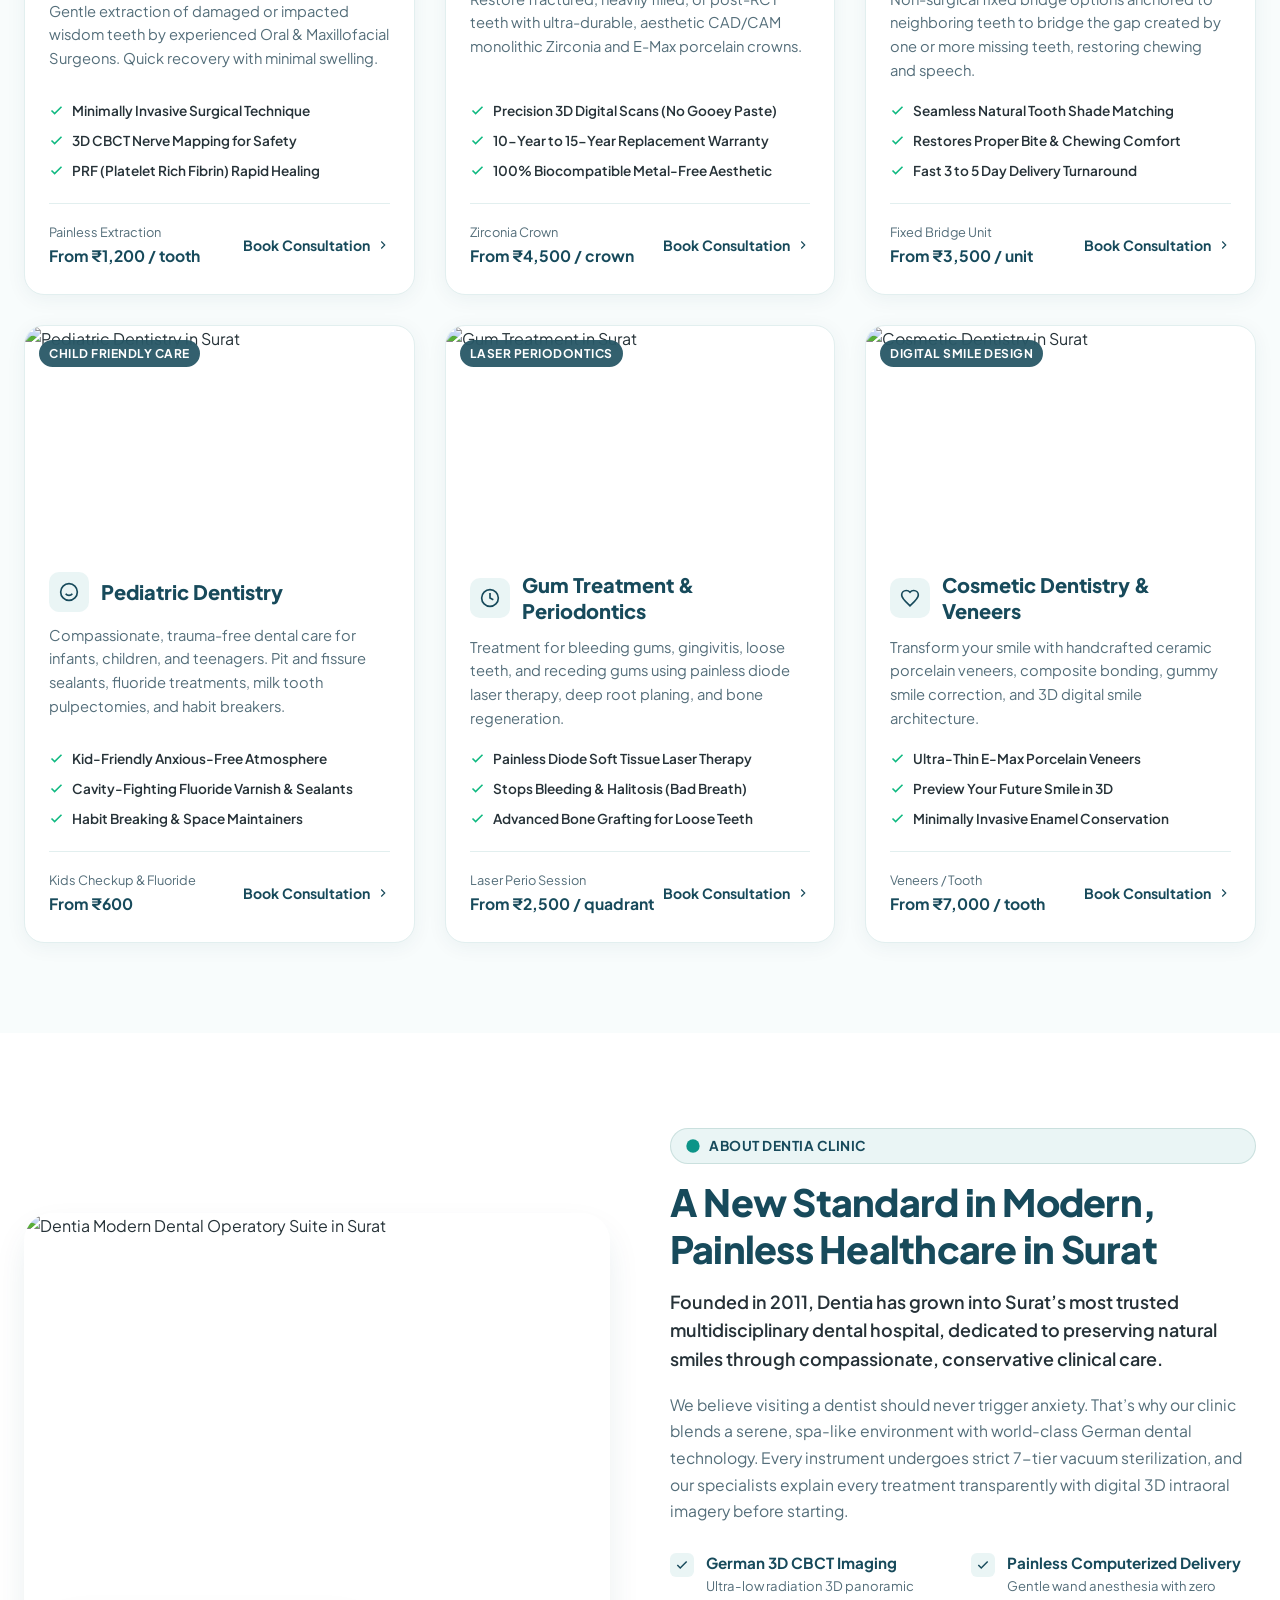
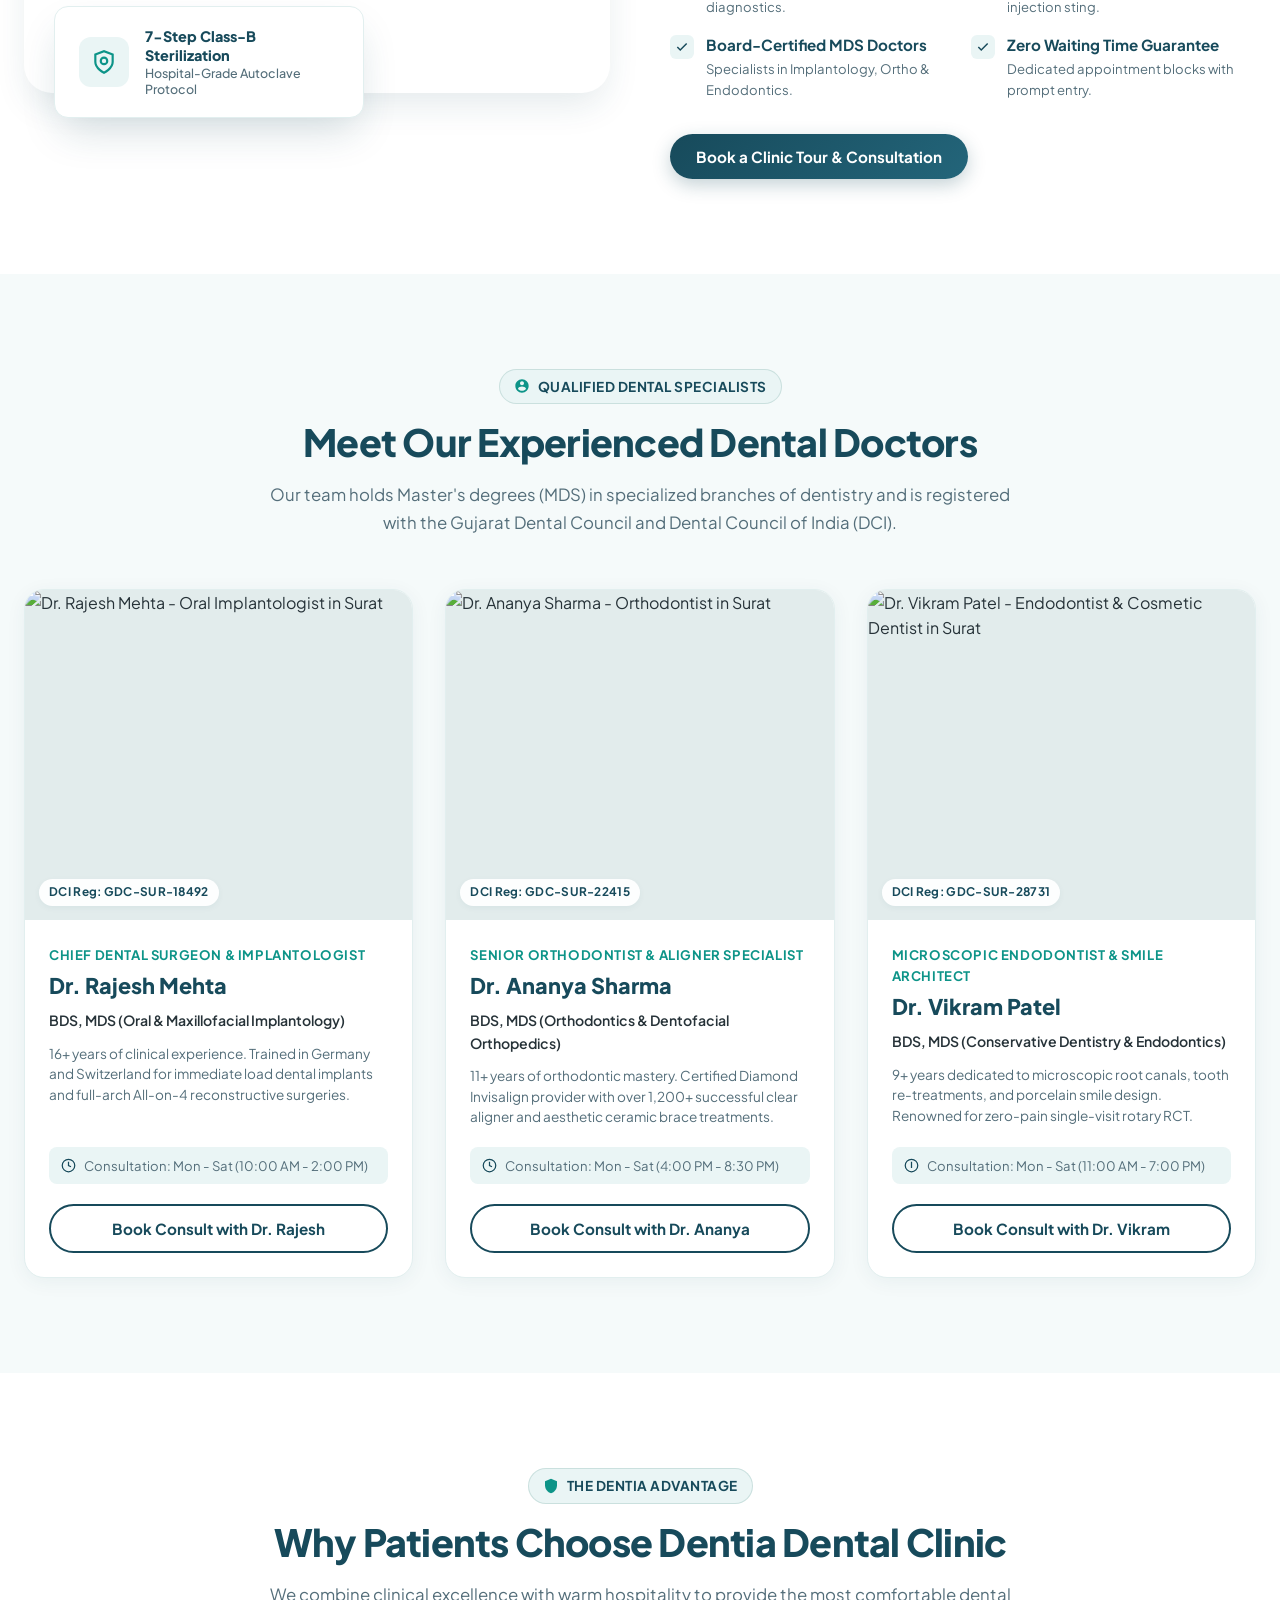
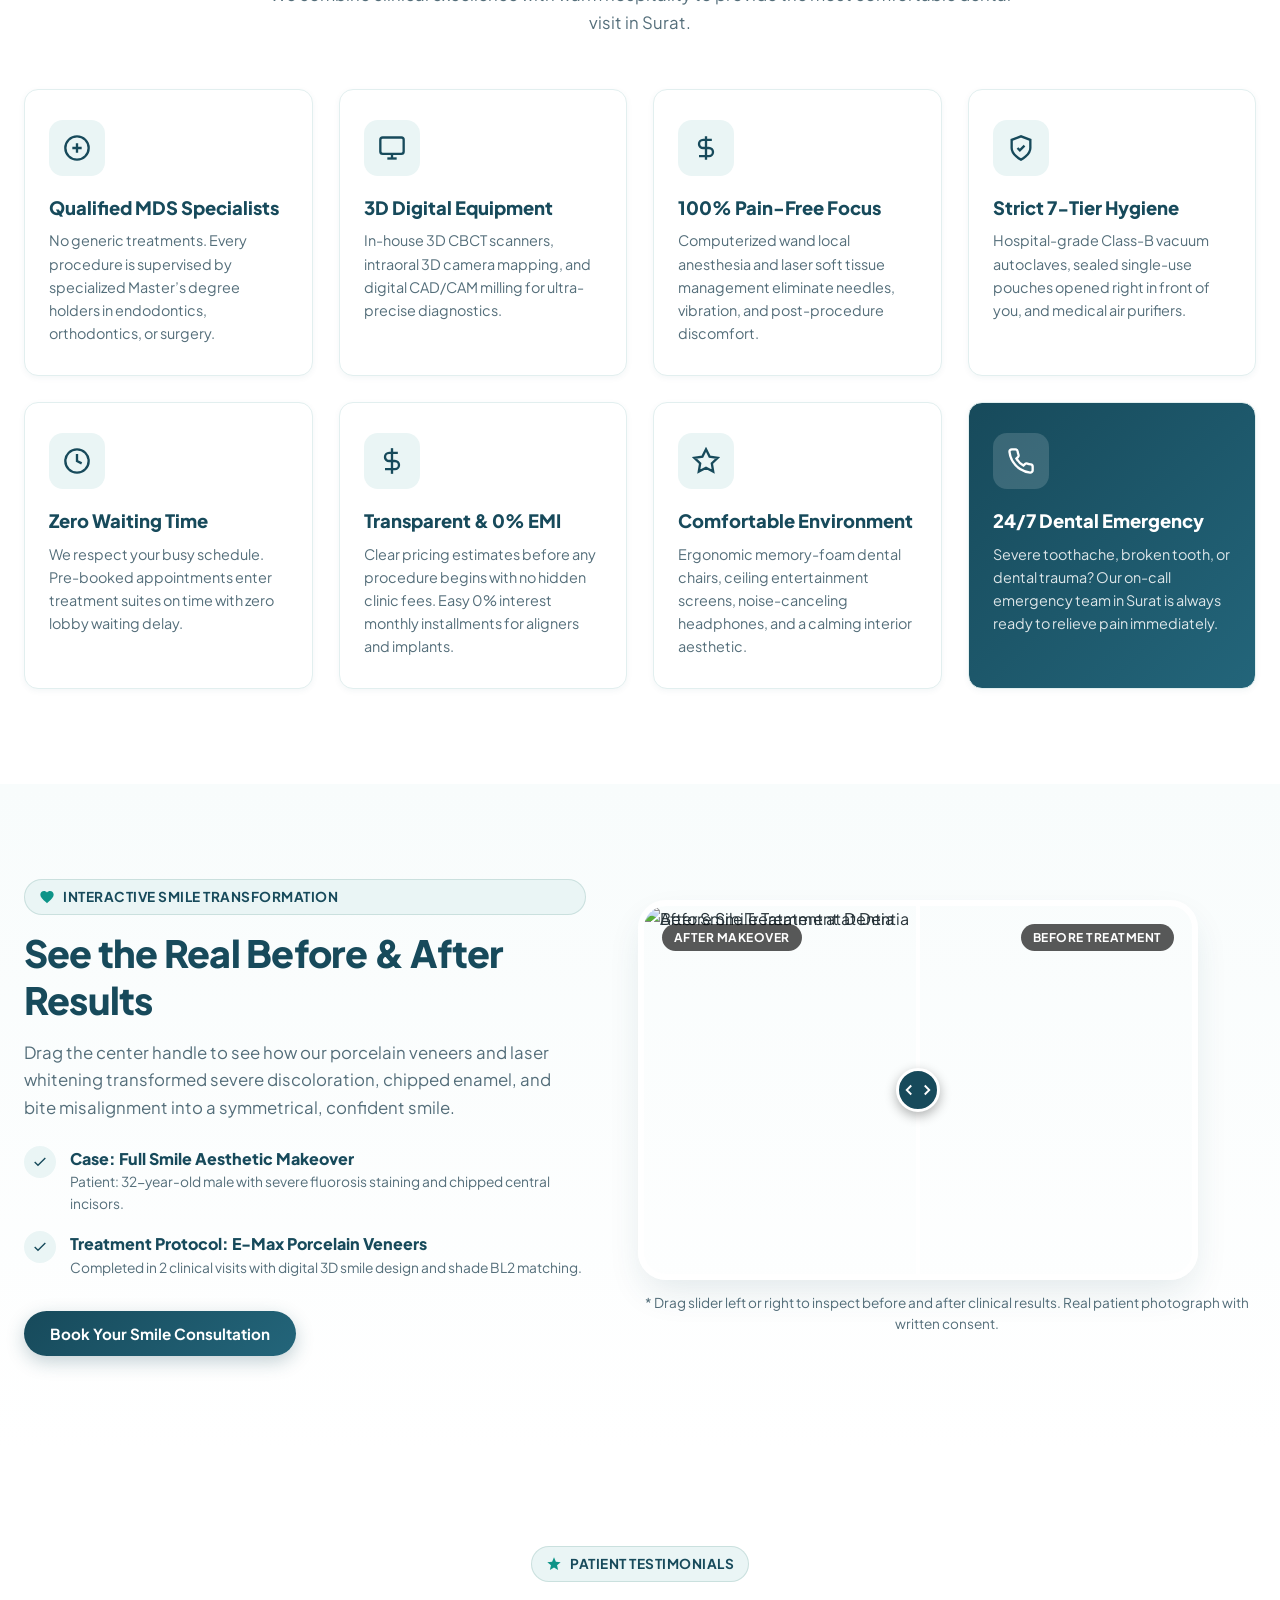
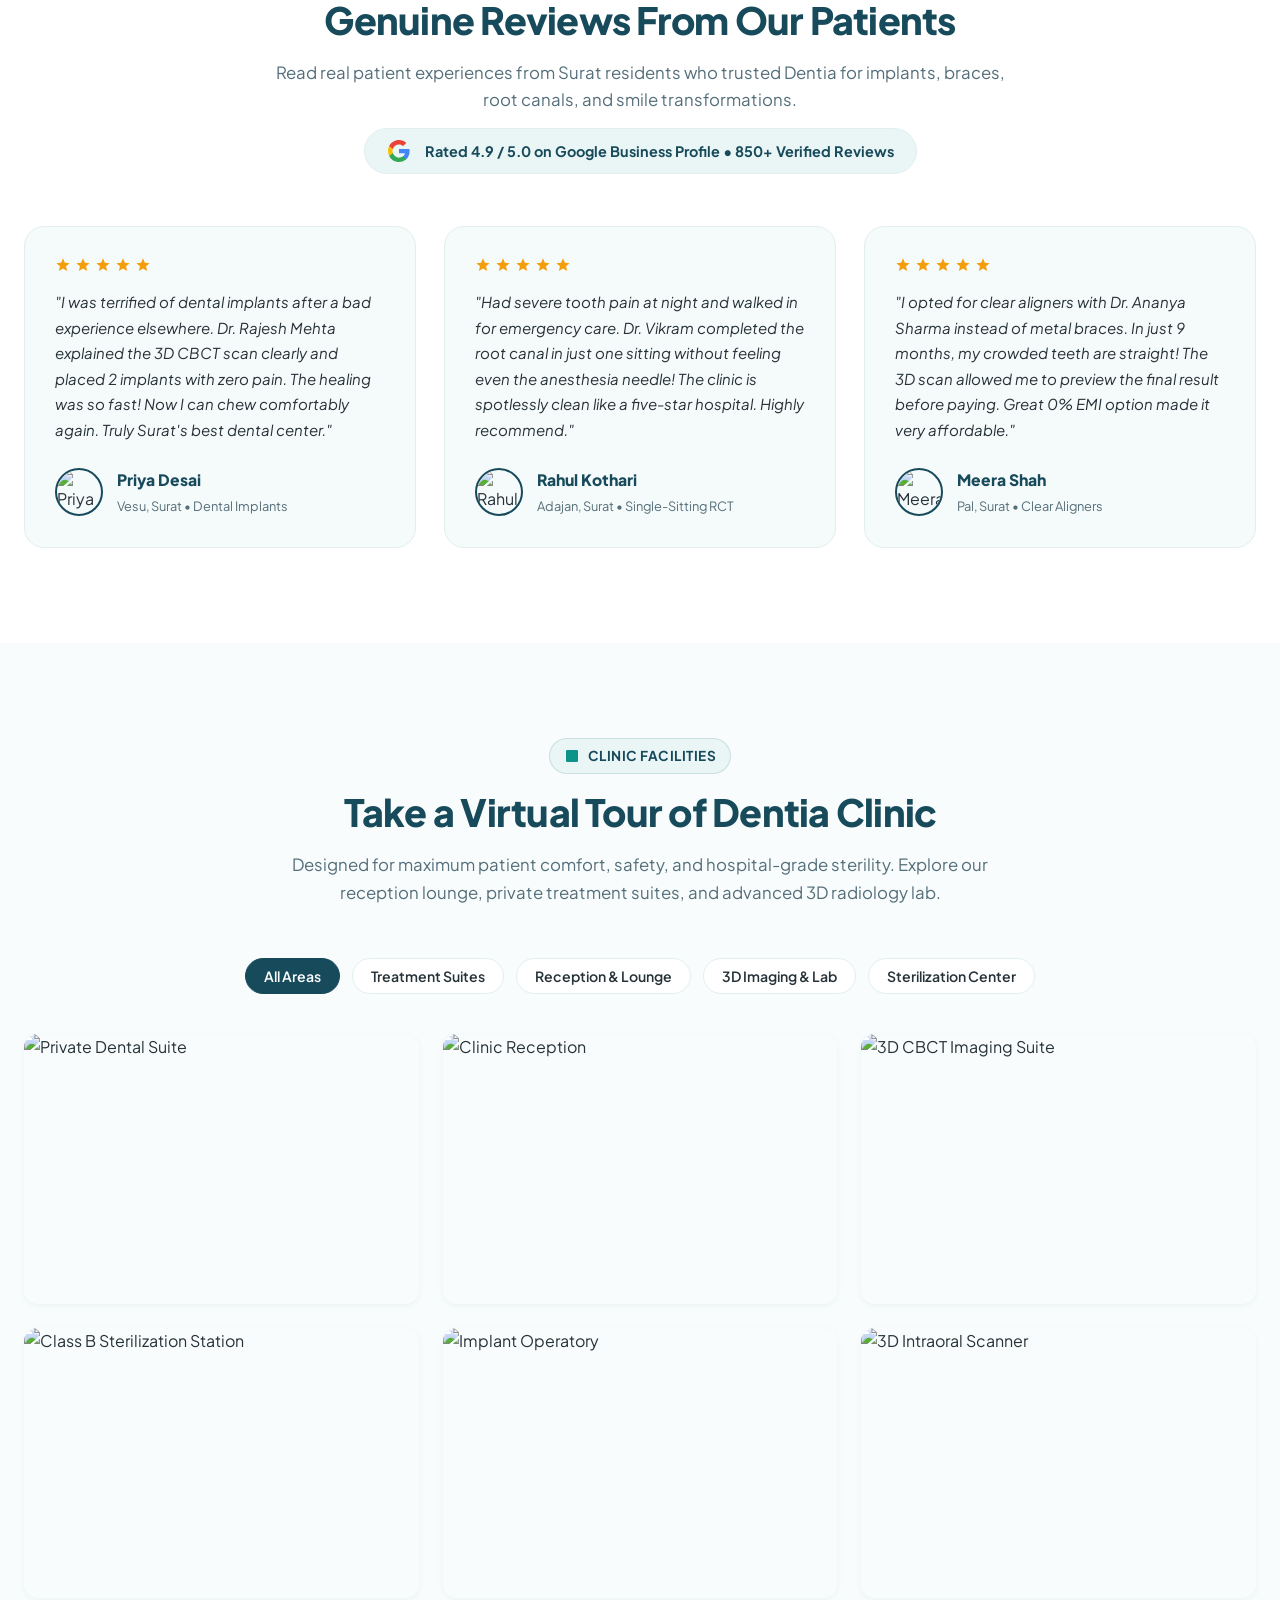
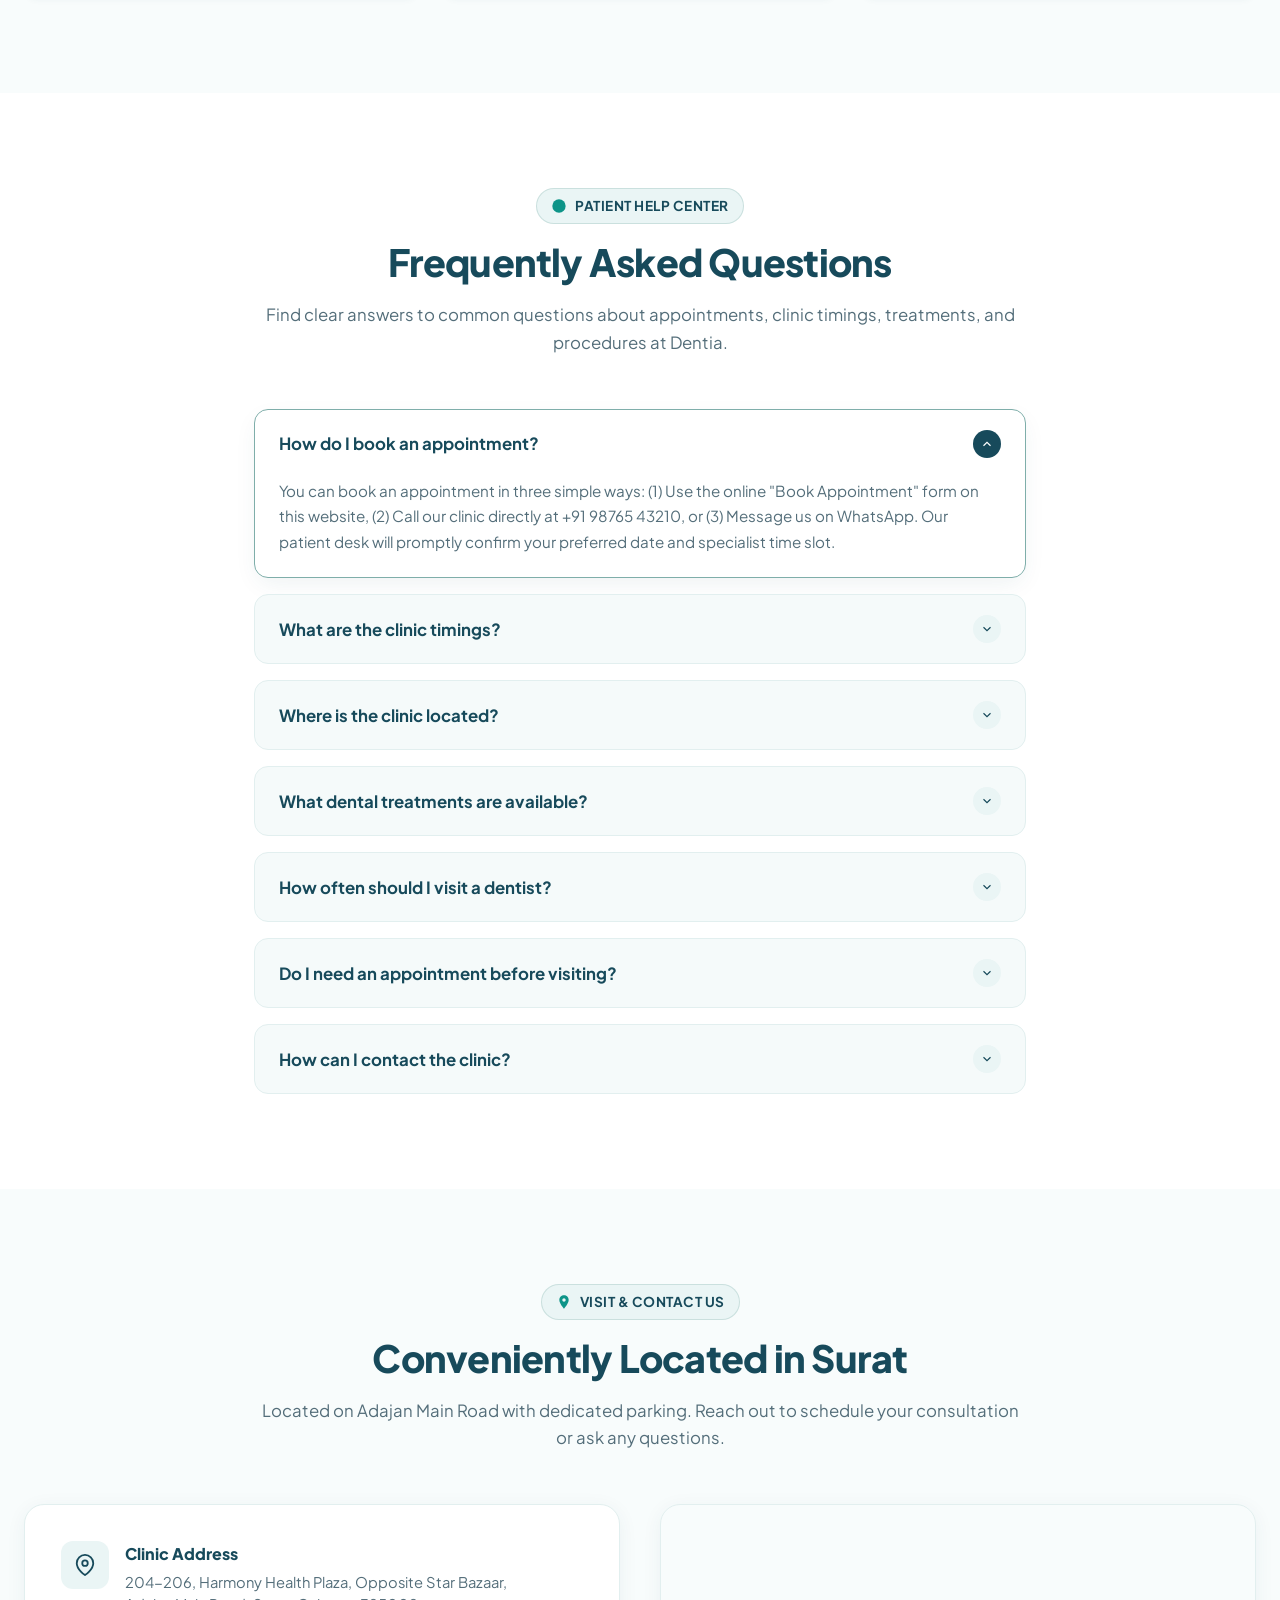
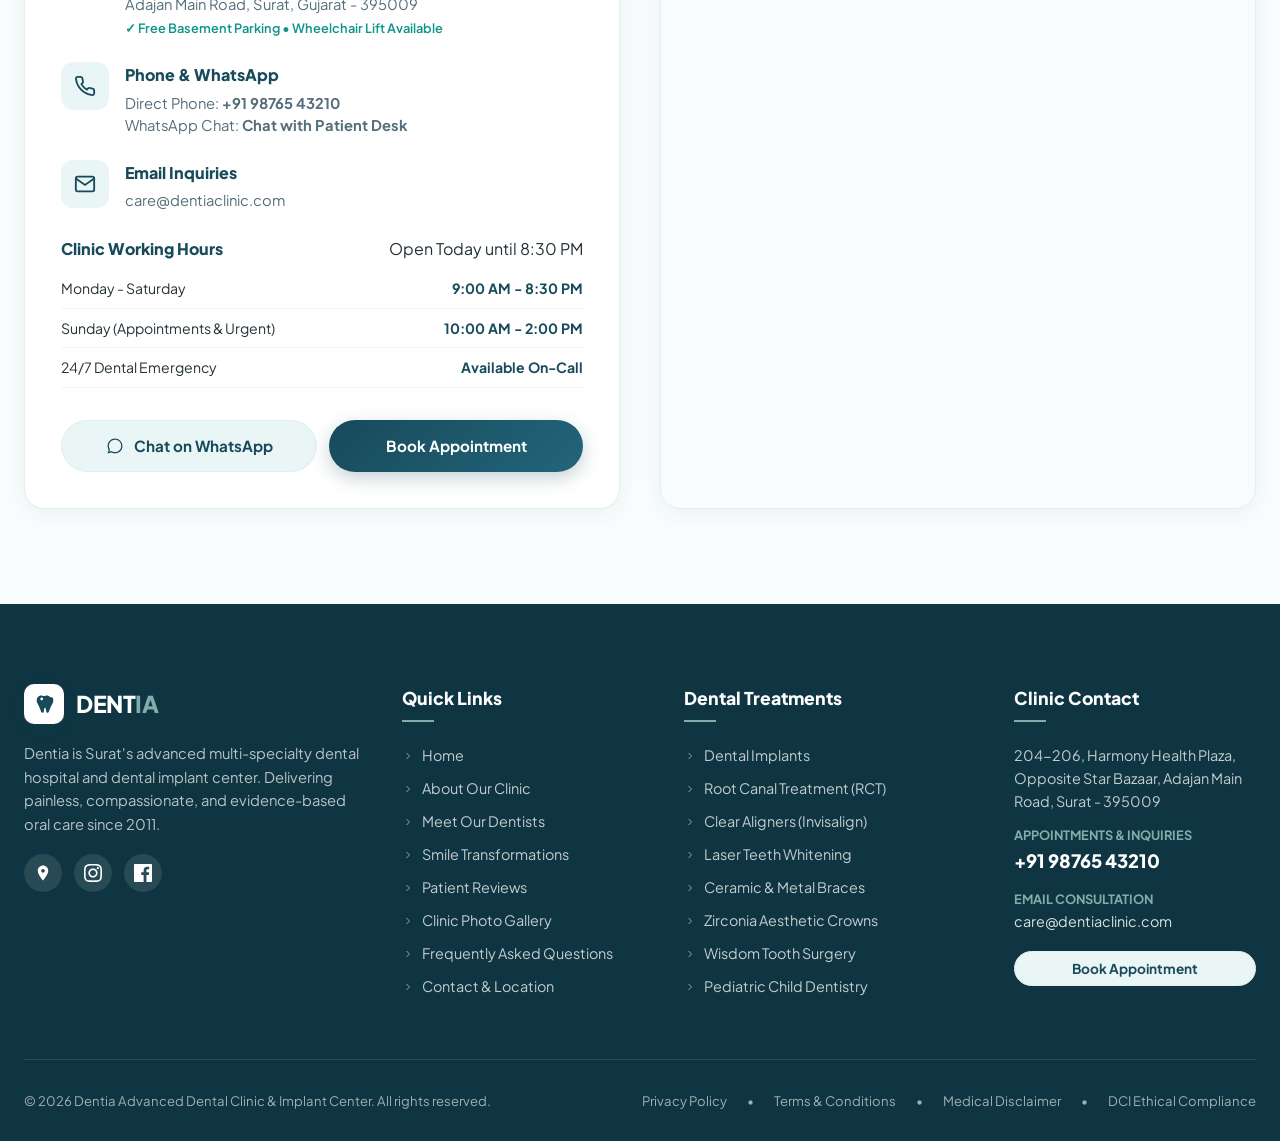
==== commit a79518ae: "Scale down navbar text and spacing for perfect single-line fit with zero wrapping" ====
--- a/standalone.html
+++ b/standalone.html
@@ -3,6 +3,9 @@
 <head>
   <meta charset="UTF-8">
   <meta name="viewport" content="width=device-width, initial-scale=1.0">
+  <meta name="theme-color" content="#174A5B">
+  <meta name="apple-mobile-web-app-capable" content="yes">
+  <meta name="apple-mobile-web-app-status-bar-style" content="default">
   <title>Dentia Dental Clinic | Best Dentist & Dental Implant Center in Surat</title>
   
   <!-- SEO Meta Tags -->
@@ -354,10 +357,11 @@
   justify-content: space-between;
   height: 80px;
   width: 100%;
-  max-width: 1320px;
+  max-width: 1380px;
   margin: 0 auto;
-  padding: 0 24px;
+  padding: 0 20px;
   box-sizing: border-box;
+  flex-wrap: nowrap !important;
 }
 
 .site-header.scrolled .nav-container {
@@ -368,13 +372,13 @@
 .brand-logo {
   display: flex;
   align-items: center;
-  gap: 12px;
-  flex-shrink: 0;
-  white-space: nowrap;
+  gap: 10px;
+  flex-shrink: 0 !important;
+  white-space: nowrap !important;
   text-decoration: none;
   cursor: pointer;
   user-select: none;
-  height: 50px;
+  height: 48px;
   transition: transform var(--transition-fast), opacity var(--transition-fast);
 }
 
@@ -384,37 +388,38 @@
 }
 
 .brand-icon-box {
-  width: 44px;
-  height: 44px;
+  width: 40px;
+  height: 40px;
   background: linear-gradient(135deg, var(--primary) 0%, var(--accent-teal) 100%);
-  border-radius: 12px;
+  border-radius: 10px;
   display: flex;
   align-items: center;
   justify-content: center;
   color: var(--white);
-  flex-shrink: 0;
+  flex-shrink: 0 !important;
   box-shadow: 0 4px 12px rgba(23, 74, 91, 0.2);
 }
 
 .brand-icon-box svg {
-  width: 26px;
-  height: 26px;
+  width: 22px;
+  height: 22px;
 }
 
 .brand-info {
   display: flex;
   flex-direction: column;
   justify-content: center;
-  white-space: nowrap;
+  white-space: nowrap !important;
+  flex-shrink: 0 !important;
 }
 
 .brand-name {
-  font-size: 1.55rem;
+  font-size: 1.45rem;
   font-weight: 800;
   color: var(--primary);
   line-height: 1.1;
   letter-spacing: -0.02em;
-  white-space: nowrap;
+  white-space: nowrap !important;
 }
 
 .brand-name span {
@@ -422,13 +427,13 @@
 }
 
 .brand-tagline {
-  font-size: 10.5px;
+  font-size: 9px;
   font-weight: 700;
   color: var(--text-muted);
   text-transform: uppercase;
-  letter-spacing: 0.08em;
+  letter-spacing: 0.05em;
   margin-top: 2px;
-  white-space: nowrap;
+  white-space: nowrap !important;
   line-height: 1.2;
 }
 
@@ -436,36 +441,43 @@
 .nav-menu {
   display: flex;
   flex-direction: row;
-  flex-wrap: nowrap;
-  align-items: center;
-  gap: 28px;
+  flex-wrap: nowrap !important;
+  align-items: center;
+  gap: 20px;
   margin: 0;
   padding: 0;
   list-style: none;
+  flex-shrink: 0 !important;
 }
 
 .nav-item {
   position: relative;
-  white-space: nowrap;
-  flex-shrink: 0;
+  white-space: nowrap !important;
+  flex-shrink: 0 !important;
+  display: inline-flex;
+  align-items: center;
 }
 
 .nav-link {
-  font-size: 0.95rem;
+  font-size: 0.88rem;
   font-weight: 600;
   color: var(--charcoal);
-  padding: 10px 4px;
+  padding: 8px 3px;
   display: inline-flex;
   align-items: center;
-  gap: 6px;
+  gap: 5px;
   position: relative;
-  white-space: nowrap;
-  flex-shrink: 0;
+  white-space: nowrap !important;
+  flex-shrink: 0 !important;
   background: none;
   cursor: pointer;
   border: none;
   font-family: inherit;
   transition: color var(--transition-fast);
+}
+
+.nav-link span {
+  white-space: nowrap !important;
 }
 
 .nav-link:hover, .nav-link:focus, .nav-link.active {
@@ -657,25 +669,29 @@
 .nav-action-wrapper {
   display: flex;
   align-items: center;
-  gap: 16px;
-  flex-shrink: 0;
-  flex-wrap: nowrap;
+  gap: 12px;
+  flex-shrink: 0 !important;
+  flex-wrap: nowrap !important;
 }
 
 .nav-phone-btn {
   display: inline-flex;
   align-items: center;
-  gap: 10px;
-  padding: 10px 18px;
+  gap: 8px;
+  padding: 8px 14px;
   background-color: var(--soft-aqua);
   border-radius: var(--radius-full);
   color: var(--primary);
-  font-size: 0.92rem;
+  font-size: 0.84rem;
   font-weight: 700;
-  white-space: nowrap;
-  flex-shrink: 0;
+  white-space: nowrap !important;
+  flex-shrink: 0 !important;
   text-decoration: none;
   transition: all var(--transition-fast);
+}
+
+.nav-phone-btn span {
+  white-space: nowrap !important;
 }
 
 .nav-phone-btn:hover {
@@ -684,24 +700,32 @@
 }
 
 .nav-phone-number {
-  white-space: nowrap;
+  white-space: nowrap !important;
 }
 
 .nav-phone-icon {
-  width: 30px;
-  height: 30px;
+  width: 26px;
+  height: 26px;
   border-radius: 50%;
   background-color: var(--primary);
   color: var(--white);
   display: flex;
   align-items: center;
   justify-content: center;
-  flex-shrink: 0;
+  flex-shrink: 0 !important;
 }
 
 .nav-phone-icon svg {
-  width: 14px;
-  height: 14px;
+  width: 13px;
+  height: 13px;
+}
+
+.nav-action-wrapper .btn-primary {
+  padding: 9px 18px !important;
+  font-size: 0.86rem !important;
+  gap: 7px !important;
+  white-space: nowrap !important;
+  flex-shrink: 0 !important;
 }
 
 .nav-phone-icon {
@@ -1879,6 +1903,7 @@
   box-shadow: var(--shadow-lg);
   border: 6px solid var(--white);
   user-select: none;
+  touch-action: pan-y;
 }
 
 .slider-img {
@@ -1906,7 +1931,11 @@
 }
 
 .slider-img-after-wrapper .slider-img {
-  width: 560px;
+  position: absolute;
+  top: 0;
+  left: 0;
+  height: 100%;
+  object-fit: cover;
   max-width: none;
 }
 
@@ -2738,25 +2767,61 @@
 }
 
 /* ==========================================================================
-   Responsive Breakpoints & Navbar Strict Rules
+   Comprehensive Responsive Breakpoints & Mobile Device Optimization
+   - Ultra-large & Desktop: >= 1280px
+   - Small Desktop / Laptop: 1024px - 1279px
+   - Tablet Landscape / Portrait: 768px - 1023px
+   - Mobile Phablets & Large Phones: 640px - 767px
+   - Standard Mobile Phones: 480px - 639px
+   - Compact Phones: 360px - 479px
+   - Ultra-compact Phones: < 360px
    ========================================================================== */
 
-/* 1024px to 1279px: Hide phone pill & tighten gap so nav NEVER wraps */
+/* 1024px to 1279px: Compact Navbar to ensure perfect fit without wrapping */
 @media (min-width: 1024px) and (max-width: 1279px) {
+  .nav-menu {
+    gap: 14px !important;
+  }
+  .nav-link {
+    font-size: 0.84rem !important;
+    padding: 6px 2px !important;
+    white-space: nowrap !important;
+  }
+  .brand-name {
+    font-size: 1.32rem !important;
+  }
+  .brand-tagline {
+    font-size: 8.5px !important;
+    white-space: nowrap !important;
+  }
+  .nav-phone-btn {
+    padding: 7px 11px !important;
+    font-size: 0.78rem !important;
+    gap: 6px !important;
+    white-space: nowrap !important;
+  }
+  .nav-phone-icon {
+    width: 24px !important;
+    height: 24px !important;
+  }
+  .nav-action-wrapper {
+    gap: 10px !important;
+  }
+  .nav-action-wrapper .btn-primary {
+    padding: 8px 14px !important;
+    font-size: 0.82rem !important;
+    white-space: nowrap !important;
+  }
+  .services-grid {
+    grid-template-columns: repeat(3, 1fr) !important;
+    gap: 20px !important;
+  }
+}
+
+/* Under 1140px: Hide phone pill so nav items never feel cramped */
+@media (max-width: 1140px) {
   .nav-phone-btn {
     display: none !important;
-  }
-  .nav-menu {
-    gap: 18px !important;
-  }
-  .nav-link {
-    font-size: 0.88rem !important;
-  }
-  .brand-name {
-    font-size: 1.35rem !important;
-  }
-  .brand-tagline {
-    font-size: 9.5px !important;
   }
 }
 
@@ -2775,101 +2840,332 @@
   }
   .nav-action-wrapper .btn-primary {
     display: inline-flex !important;
-    padding: 9px 16px !important;
+    padding: 9px 18px !important;
     font-size: 0.88rem !important;
   }
   .hamburger-btn {
-    display: block !important;
-  }
-  .services-grid, .doctors-grid, .why-us-grid {
-    grid-template-columns: repeat(2, 1fr);
-  }
+    display: flex !important;
+    align-items: center;
+    justify-content: center;
+  }
+
+  .services-grid, .doctors-grid, .why-us-grid, .testimonials-grid, .gallery-grid {
+    grid-template-columns: repeat(2, 1fr) !important;
+    gap: 24px !important;
+  }
+
   .hero-headline {
-    font-size: 2.8rem;
-  }
+    font-size: 2.7rem !important;
+  }
+
   .quick-booking-bar {
-    grid-template-columns: repeat(2, 1fr);
+    grid-template-columns: repeat(2, 1fr) !important;
+    gap: 16px !important;
   }
   .quick-booking-bar button {
-    grid-column: span 2;
-  }
+    grid-column: span 2 !important;
+  }
+
+  .about-grid, .transformation-grid, .contact-grid {
+    grid-template-columns: 1fr !important;
+    gap: 36px !important;
+  }
+
+  .about-floating-card {
+    position: static !important;
+    margin: 16px auto 0 !important;
+    max-width: 380px !important;
+    width: 100% !important;
+  }
+
   .footer-grid {
-    grid-template-columns: 1fr 1fr;
-  }
-}
-
-/* < 768px: Mobile layouts */
+    grid-template-columns: repeat(2, 1fr) !important;
+    gap: 36px !important;
+  }
+}
+
+/* < 768px: Mobile & Phablets Optimization */
 @media (max-width: 767px) {
   body {
-    padding-bottom: 60px; /* Space for mobile sticky bottom bar */
-  }
-
+    padding-bottom: 74px !important; /* Space for mobile sticky bottom action bar */
+  }
+
+  .container {
+    padding: 0 16px !important;
+  }
+
+  /* Section Spacing on Mobile */
+  .services-section,
+  .about-section,
+  .transformation-section,
+  .doctors-section,
+  .why-us-section,
+  .gallery-section,
+  .testimonials-section,
+  .faq-section,
+  .contact-section {
+    padding: 48px 0 !important;
+  }
+
+  .section-header {
+    margin-bottom: 28px !important;
+  }
+
+  .section-title {
+    font-size: 1.85rem !important;
+    line-height: 1.25 !important;
+    margin-top: 8px !important;
+    margin-bottom: 12px !important;
+  }
+
+  .section-subtitle {
+    font-size: 0.95rem !important;
+    line-height: 1.55 !important;
+  }
+
+  /* Hero Section */
   .hero-section {
-    padding: 40px 0 60px;
+    padding: 36px 0 48px !important;
   }
 
   .hero-grid {
-    grid-template-columns: 1fr;
-    gap: 40px;
+    grid-template-columns: 1fr !important;
+    gap: 36px !important;
   }
 
   .hero-headline {
-    font-size: 2.1rem;
+    font-size: 2.15rem !important;
+    line-height: 1.22 !important;
+  }
+
+  .hero-intro {
+    font-size: 0.96rem !important;
+    line-height: 1.6 !important;
+    margin-bottom: 24px !important;
+  }
+
+  .hero-img-box {
+    max-width: 440px !important;
+    margin: 0 auto !important;
   }
 
   .floating-badge {
-    position: static;
-    margin-top: 12px;
-  }
-
+    position: static !important;
+    width: 100% !important;
+    max-width: 320px !important;
+    margin: 10px auto 0 !important;
+  }
+
+  /* Quick Booking Bar */
   .quick-booking-bar-wrapper {
-    margin-top: 20px;
+    margin-top: 24px !important;
+    margin-bottom: 36px !important;
   }
 
   .quick-booking-bar {
-    grid-template-columns: 1fr;
+    grid-template-columns: 1fr !important;
+    padding: 20px 16px !important;
+    border-radius: 16px !important;
+    gap: 12px !important;
   }
 
   .quick-booking-bar button {
-    grid-column: span 1;
-  }
-
+    grid-column: span 1 !important;
+    width: 100% !important;
+    min-height: 48px !important;
+    font-size: 1rem !important;
+  }
+
+  .booking-select, .booking-input {
+    min-height: 46px !important;
+    font-size: 16px !important; /* Prevents iOS Safari auto-zoom */
+  }
+
+  /* Trust Indicators Grid */
   .trust-grid {
-    grid-template-columns: repeat(2, 1fr);
-  }
-
+    grid-template-columns: repeat(2, 1fr) !important;
+    gap: 12px !important;
+  }
+
+  .trust-card {
+    padding: 16px 12px !important;
+  }
+
+  .trust-number {
+    font-size: 1.65rem !important;
+  }
+
+  .trust-label {
+    font-size: 0.78rem !important;
+  }
+
+  /* Treatments & Services Horizontal Swipe Filter Tabs */
+  .services-filter-tabs {
+    flex-wrap: nowrap !important;
+    overflow-x: auto !important;
+    -webkit-overflow-scrolling: touch !important;
+    justify-content: flex-start !important;
+    padding-bottom: 10px !important;
+    margin-bottom: 24px !important;
+    gap: 8px !important;
+    scrollbar-width: none !important;
+    -ms-overflow-style: none !important;
+  }
+
+  .services-filter-tabs::-webkit-scrollbar {
+    display: none !important;
+  }
+
+  .filter-tab {
+    flex-shrink: 0 !important;
+    white-space: nowrap !important;
+    padding: 8px 16px !important;
+    font-size: 0.85rem !important;
+  }
+
+  /* Single Column Card Stacks */
   .services-grid, .doctors-grid, .why-us-grid, .testimonials-grid, .gallery-grid {
-    grid-template-columns: 1fr;
-  }
-
-  .about-grid, .transformation-grid, .contact-grid {
-    grid-template-columns: 1fr;
-  }
-
-  .about-floating-card {
-    position: static;
-    margin-top: 16px;
-  }
-
+    grid-template-columns: 1fr !important;
+    gap: 20px !important;
+  }
+
+  .service-card-image {
+    height: 195px !important;
+  }
+
+  .service-card-body {
+    padding: 20px !important;
+  }
+
+  .doctor-img-box {
+    height: 270px !important;
+  }
+
+  .doctor-card-body {
+    padding: 20px !important;
+  }
+
+  /* About Features Grid */
+  .about-features {
+    grid-template-columns: 1fr !important;
+    gap: 10px !important;
+  }
+
+  /* Before & After Smile Slider */
   .slider-container {
-    height: 300px;
-  }
-
-  .form-row {
-    grid-template-columns: 1fr;
-  }
-
+    height: 290px !important;
+    max-width: 100% !important;
+  }
+
+  /* Gallery Horizontal Swipe Filter Tabs */
+  .gallery-tabs {
+    flex-wrap: nowrap !important;
+    overflow-x: auto !important;
+    -webkit-overflow-scrolling: touch !important;
+    justify-content: flex-start !important;
+    padding-bottom: 10px !important;
+    margin-bottom: 24px !important;
+    gap: 8px !important;
+    scrollbar-width: none !important;
+    -ms-overflow-style: none !important;
+  }
+
+  .gallery-tabs::-webkit-scrollbar {
+    display: none !important;
+  }
+
+  .gallery-tab {
+    flex-shrink: 0 !important;
+    white-space: nowrap !important;
+    padding: 8px 16px !important;
+    font-size: 0.85rem !important;
+  }
+
+  .gallery-item {
+    height: 220px !important;
+  }
+
+  /* Ensure gallery overlay text is permanently legible on touch devices without hover */
+  .gallery-overlay {
+    opacity: 1 !important;
+    background: linear-gradient(to top, rgba(23, 74, 91, 0.90) 0%, rgba(23, 74, 91, 0.25) 60%, transparent 100%) !important;
+  }
+
+  /* FAQ Touch Optimization */
+  .faq-question {
+    padding: 16px !important;
+    font-size: 0.96rem !important;
+    min-height: 48px !important;
+    gap: 10px !important;
+  }
+
+  .faq-answer {
+    padding: 0 16px 16px !important;
+    font-size: 0.92rem !important;
+  }
+
+  /* Contact & Map */
+  .contact-map-wrapper iframe {
+    height: 280px !important;
+  }
+
+  /* Footer Layout */
   .footer-grid {
-    grid-template-columns: 1fr;
-  }
-
+    grid-template-columns: 1fr !important;
+    gap: 28px !important;
+    text-align: left !important;
+  }
+
+  .footer-bottom {
+    flex-direction: column !important;
+    text-align: center !important;
+    gap: 12px !important;
+  }
+
+  .footer-links-legal {
+    justify-content: center !important;
+    flex-wrap: wrap !important;
+    gap: 14px !important;
+  }
+
+  /* Mobile Bottom Action Bar */
   .mobile-bottom-bar {
-    display: block;
-  }
-}
-
-/* < 640px: Top bar collapses into single Emergency Helpline */
+    display: block !important;
+    position: fixed !important;
+    bottom: 0 !important;
+    left: 0 !important;
+    right: 0 !important;
+    background-color: rgba(255, 255, 255, 0.98) !important;
+    backdrop-filter: blur(12px) !important;
+    -webkit-backdrop-filter: blur(12px) !important;
+    border-top: 1px solid var(--border-light) !important;
+    padding: 8px 12px max(8px, env(safe-area-inset-bottom)) 12px !important;
+    box-shadow: 0 -4px 20px rgba(0, 0, 0, 0.08) !important;
+    z-index: 1500 !important;
+  }
+
+  .mobile-bottom-actions {
+    display: grid !important;
+    grid-template-columns: 1fr 1fr 1.35fr !important;
+    gap: 8px !important;
+  }
+
+  .mobile-bar-btn {
+    min-height: 44px !important;
+    display: flex !important;
+    align-items: center !important;
+    justify-content: center !important;
+    gap: 6px !important;
+    font-size: 0.84rem !important;
+    font-weight: 700 !important;
+    border-radius: var(--radius-full) !important;
+    text-decoration: none !important;
+  }
+}
+
+/* < 640px: Standard Phone Screen Optimization */
 @media (max-width: 639px) {
+  /* Top Bar */
   .top-bar-left {
     display: none !important;
   }
@@ -2877,37 +3173,211 @@
     justify-content: center !important;
     padding: 0 12px !important;
   }
+  .top-emergency-badge {
+    font-size: 0.76rem !important;
+    padding: 4px 10px !important;
+  }
+
+  /* Hero Typography & CTA */
   .hero-headline {
-    font-size: 1.85rem;
-  }
-  .trust-grid {
-    grid-template-columns: 1fr;
-  }
-}
-
-/* < 480px: Compact brand header to prevent any overflow on small mobile screens */
+    font-size: 1.85rem !important;
+    line-height: 1.22 !important;
+  }
+
+  .hero-location-pill {
+    font-size: 0.76rem !important;
+    padding: 5px 12px !important;
+    white-space: normal !important;
+    text-align: center !important;
+    line-height: 1.35 !important;
+  }
+
+  .hero-cta-group {
+    flex-direction: column !important;
+    width: 100% !important;
+    gap: 10px !important;
+  }
+
+  .hero-cta-group .btn {
+    width: 100% !important;
+    min-height: 48px !important;
+    justify-content: center !important;
+  }
+
+  .hero-social-proof {
+    justify-content: center !important;
+    text-align: center !important;
+    flex-wrap: wrap !important;
+    gap: 10px !important;
+  }
+
+  /* Appointment Booking Modal (Bottom Sheet on Mobile) */
+  .modal-backdrop {
+    padding: 0 !important;
+    align-items: flex-end !important;
+  }
+
+  .modal-box {
+    width: 100% !important;
+    max-width: 100% !important;
+    max-height: 92vh !important;
+    border-radius: 20px 20px 0 0 !important;
+    margin-top: auto !important;
+  }
+
+  .modal-header {
+    padding: 18px 20px !important;
+  }
+
+  .modal-title-group h3 {
+    font-size: 1.25rem !important;
+  }
+
+  .modal-close-btn {
+    width: 44px !important;
+    height: 44px !important;
+    min-width: 44px !important;
+    min-height: 44px !important;
+  }
+
+  .modal-form {
+    padding: 20px 16px !important;
+    gap: 14px !important;
+  }
+
+  .form-row {
+    grid-template-columns: 1fr !important;
+    gap: 12px !important;
+  }
+
+  .form-control {
+    font-size: 16px !important; /* Prevents iOS auto-zoom on input focus */
+    min-height: 46px !important;
+  }
+
+  .mobile-bottom-actions {
+    grid-template-columns: 1fr 1fr 1.3fr !important;
+    gap: 6px !important;
+  }
+
+  .mobile-bar-btn {
+    padding: 9px 4px !important;
+    font-size: 0.80rem !important;
+    gap: 4px !important;
+  }
+}
+
+/* < 480px: Compact Phone Optimization (e.g. iPhone 13 mini, Galaxy S) */
 @media (max-width: 479px) {
+  .site-header {
+    height: 72px !important;
+  }
+  .site-header.scrolled {
+    height: 68px !important;
+  }
+
+  .nav-container {
+    padding: 0 12px !important;
+    height: 72px !important;
+  }
+  .site-header.scrolled .nav-container {
+    height: 68px !important;
+  }
+
+  .brand-logo {
+    height: 42px !important;
+    gap: 8px !important;
+  }
+
+  .brand-icon-box {
+    width: 38px !important;
+    height: 38px !important;
+    border-radius: 10px !important;
+  }
+  .brand-icon-box svg {
+    width: 22px !important;
+    height: 22px !important;
+  }
+
+  .brand-name {
+    font-size: 1.35rem !important;
+  }
+
   .brand-tagline {
     display: none !important;
   }
-  .nav-container {
-    padding: 0 12px !important;
-  }
+
+  .nav-action-wrapper {
+    gap: 8px !important;
+  }
+
   .nav-action-wrapper .btn-primary {
     padding: 8px 12px !important;
     font-size: 0.80rem !important;
-    gap: 6px !important;
+    gap: 5px !important;
   }
   .nav-action-wrapper .btn-primary svg {
     width: 15px !important;
     height: 15px !important;
   }
-  .brand-icon-box {
+
+  .hero-headline {
+    font-size: 1.7rem !important;
+  }
+
+  .hero-intro {
+    font-size: 0.92rem !important;
+  }
+
+  /* Compact Slider */
+  .slider-container {
+    height: 240px !important;
+    border-width: 3px !important;
+  }
+
+  .slider-handle {
     width: 38px !important;
     height: 38px !important;
   }
+
+  .trust-card {
+    padding: 14px 10px !important;
+  }
+  .trust-number {
+    font-size: 1.45rem !important;
+  }
+}
+
+/* < 360px: Ultra-Compact Phone Optimization (e.g. iPhone SE 1st gen, Fold outer display) */
+@media (max-width: 359px) {
+  .container {
+    padding: 0 10px !important;
+  }
+
   .brand-name {
-    font-size: 1.35rem !important;
+    font-size: 1.2rem !important;
+  }
+
+  .nav-action-wrapper .btn-primary {
+    padding: 6px 9px !important;
+    font-size: 0.74rem !important;
+  }
+
+  .trust-grid {
+    grid-template-columns: 1fr !important;
+  }
+
+  .section-title {
+    font-size: 1.55rem !important;
+  }
+
+  .mobile-bar-btn {
+    font-size: 0.74rem !important;
+    padding: 8px 2px !important;
+  }
+  .mobile-bar-btn svg {
+    width: 13px !important;
+    height: 13px !important;
   }
 }
 
@@ -5365,18 +5835,26 @@
   const openDrawer = () => {
     drawer.classList.add('open');
     overlay.classList.add('visible');
+    hamburgerBtn.setAttribute('aria-expanded', 'true');
     document.body.style.overflow = 'hidden';
   };
 
   const closeDrawer = () => {
     drawer.classList.remove('open');
     overlay.classList.remove('visible');
+    hamburgerBtn.setAttribute('aria-expanded', 'false');
     document.body.style.overflow = '';
   };
 
   hamburgerBtn.addEventListener('click', openDrawer);
   if (closeBtn) closeBtn.addEventListener('click', closeDrawer);
   overlay.addEventListener('click', closeDrawer);
+
+  window.addEventListener('keydown', (e) => {
+    if (e.key === 'Escape' && drawer.classList.contains('open')) {
+      closeDrawer();
+    }
+  });
 
   mobileLinks.forEach(link => {
     link.addEventListener('click', closeDrawer);
@@ -5445,7 +5923,19 @@
 
   if (!container || !afterWrapper || !handle) return;
 
+  const afterImg = afterWrapper.querySelector('.slider-img');
   let isDragging = false;
+
+  // Synchronize internal after-image width to match container width on any viewport
+  const syncImageWidth = () => {
+    if (afterImg && container) {
+      afterImg.style.width = `${container.offsetWidth}px`;
+    }
+  };
+
+  syncImageWidth();
+  window.addEventListener('resize', syncImageWidth, { passive: true });
+  window.addEventListener('orientationchange', syncImageWidth, { passive: true });
 
   const updateSlider = (clientX) => {
     const rect = container.getBoundingClientRect();
@@ -5471,17 +5961,24 @@
     updateSlider(e.clientX);
   });
 
-  // Touch Events for Mobile
-  handle.addEventListener('touchstart', () => isDragging = true, { passive: true });
+  // Touch Events for Mobile & Tablets
+  handle.addEventListener('touchstart', (e) => {
+    isDragging = true;
+  }, { passive: true });
+
   container.addEventListener('touchstart', (e) => {
     isDragging = true;
-    if (e.touches[0]) updateSlider(e.touches[0].clientX);
+    if (e.touches && e.touches[0]) updateSlider(e.touches[0].clientX);
   }, { passive: true });
 
   window.addEventListener('touchend', () => isDragging = false);
+  window.addEventListener('touchcancel', () => isDragging = false);
+
   window.addEventListener('touchmove', (e) => {
     if (!isDragging) return;
-    if (e.touches[0]) updateSlider(e.touches[0].clientX);
+    if (e.touches && e.touches[0]) {
+      updateSlider(e.touches[0].clientX);
+    }
   }, { passive: true });
 }
 
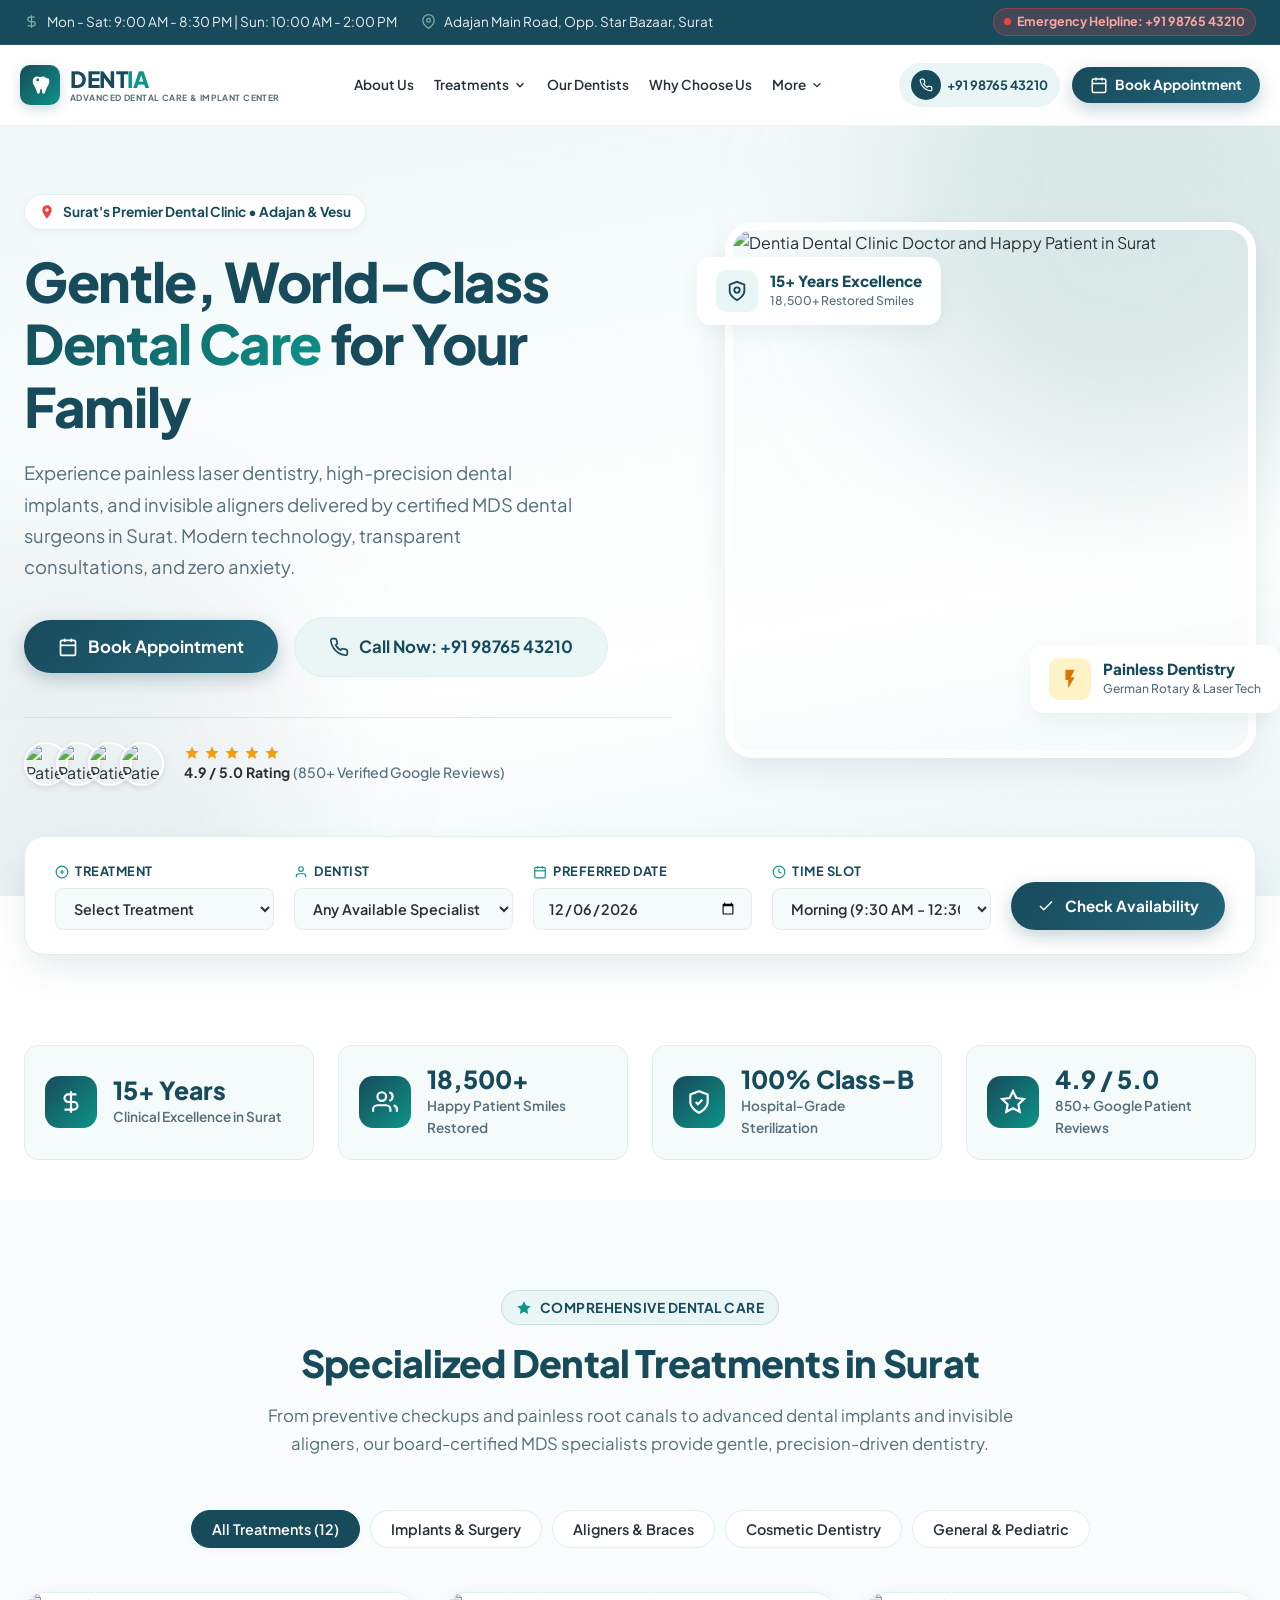
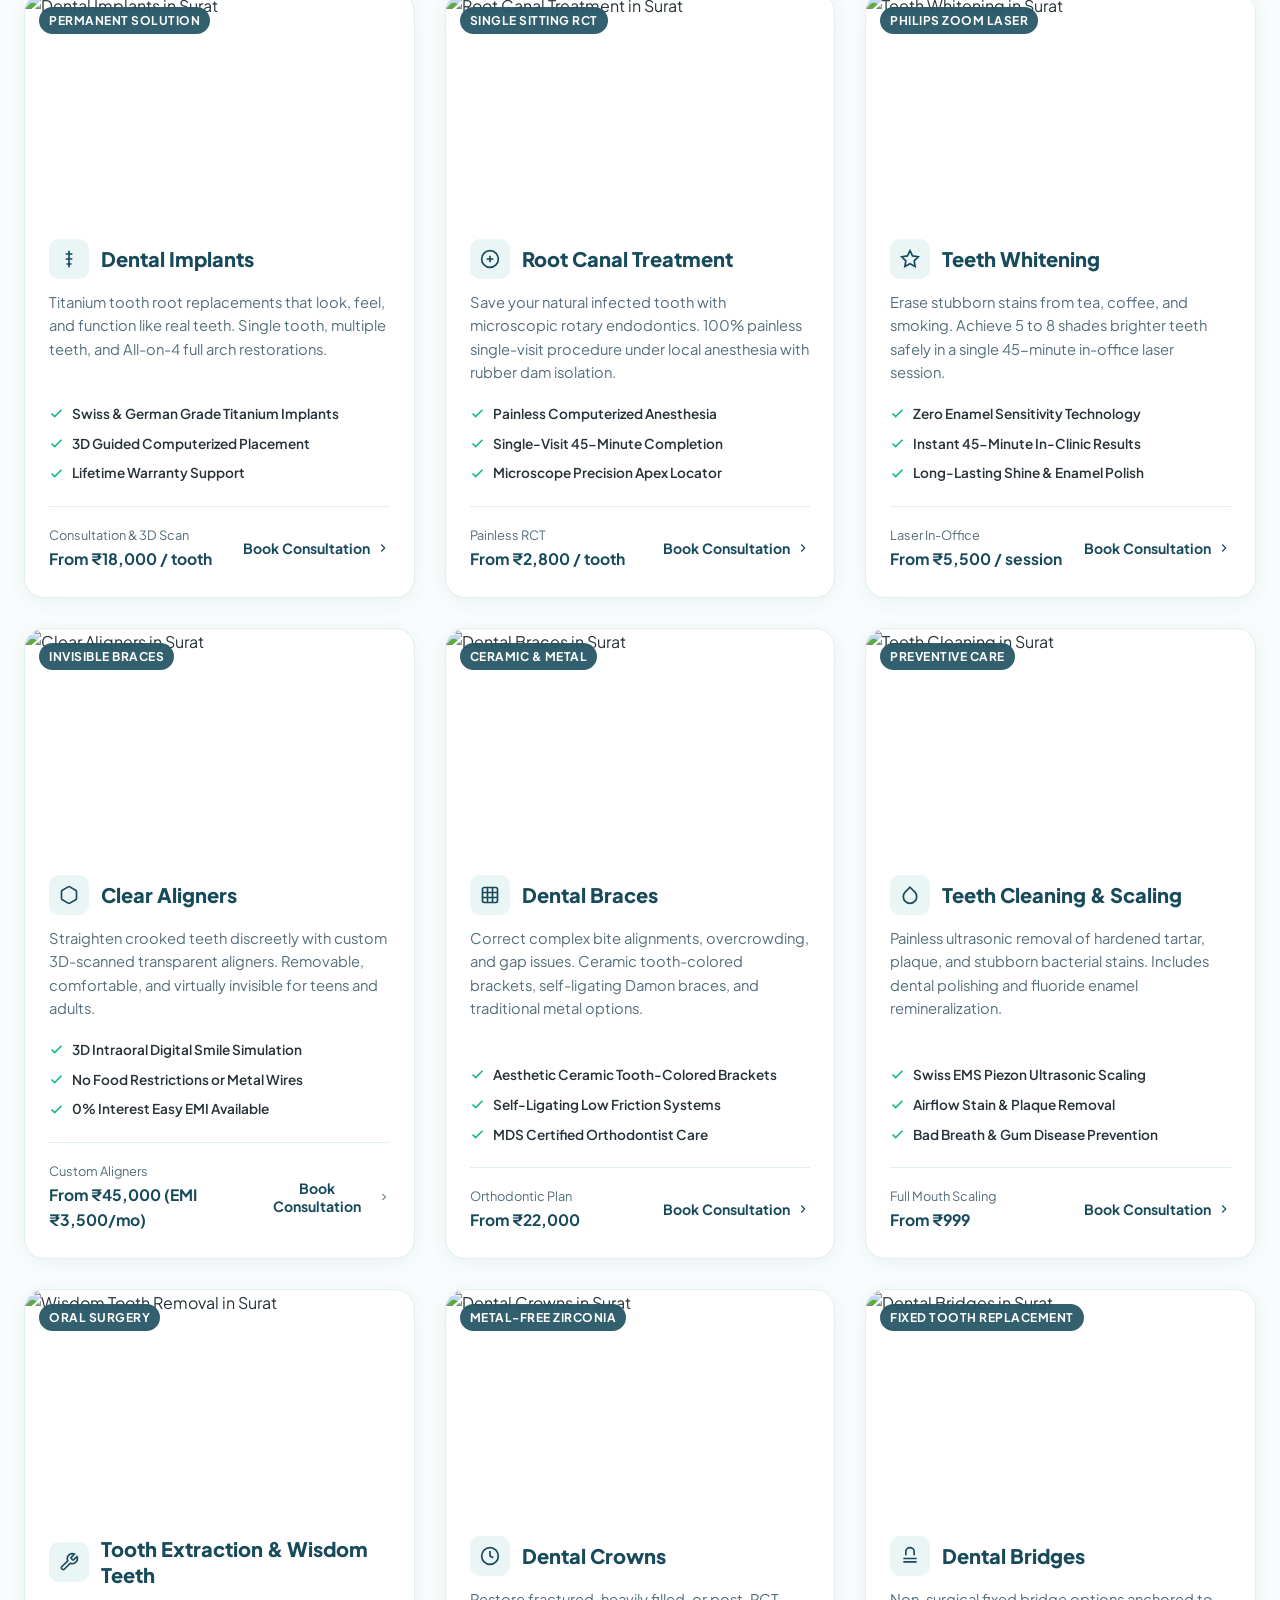
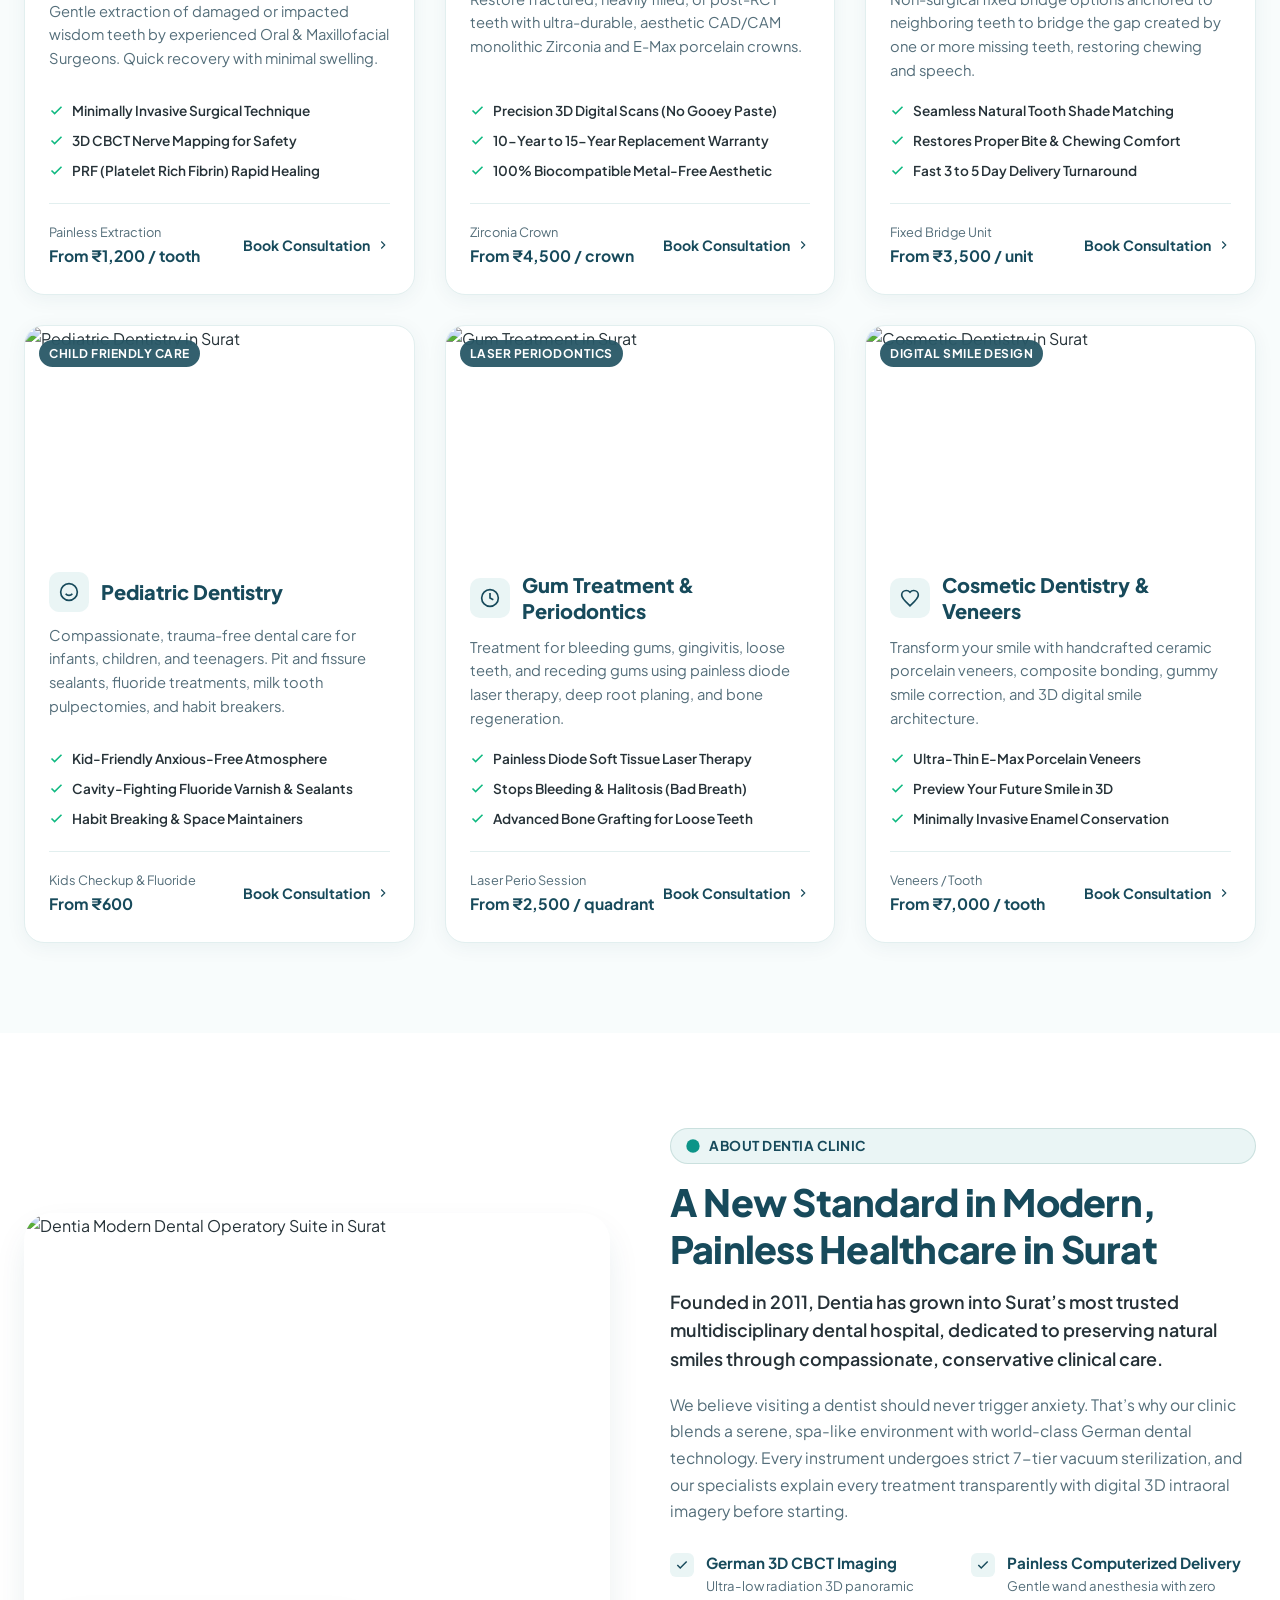
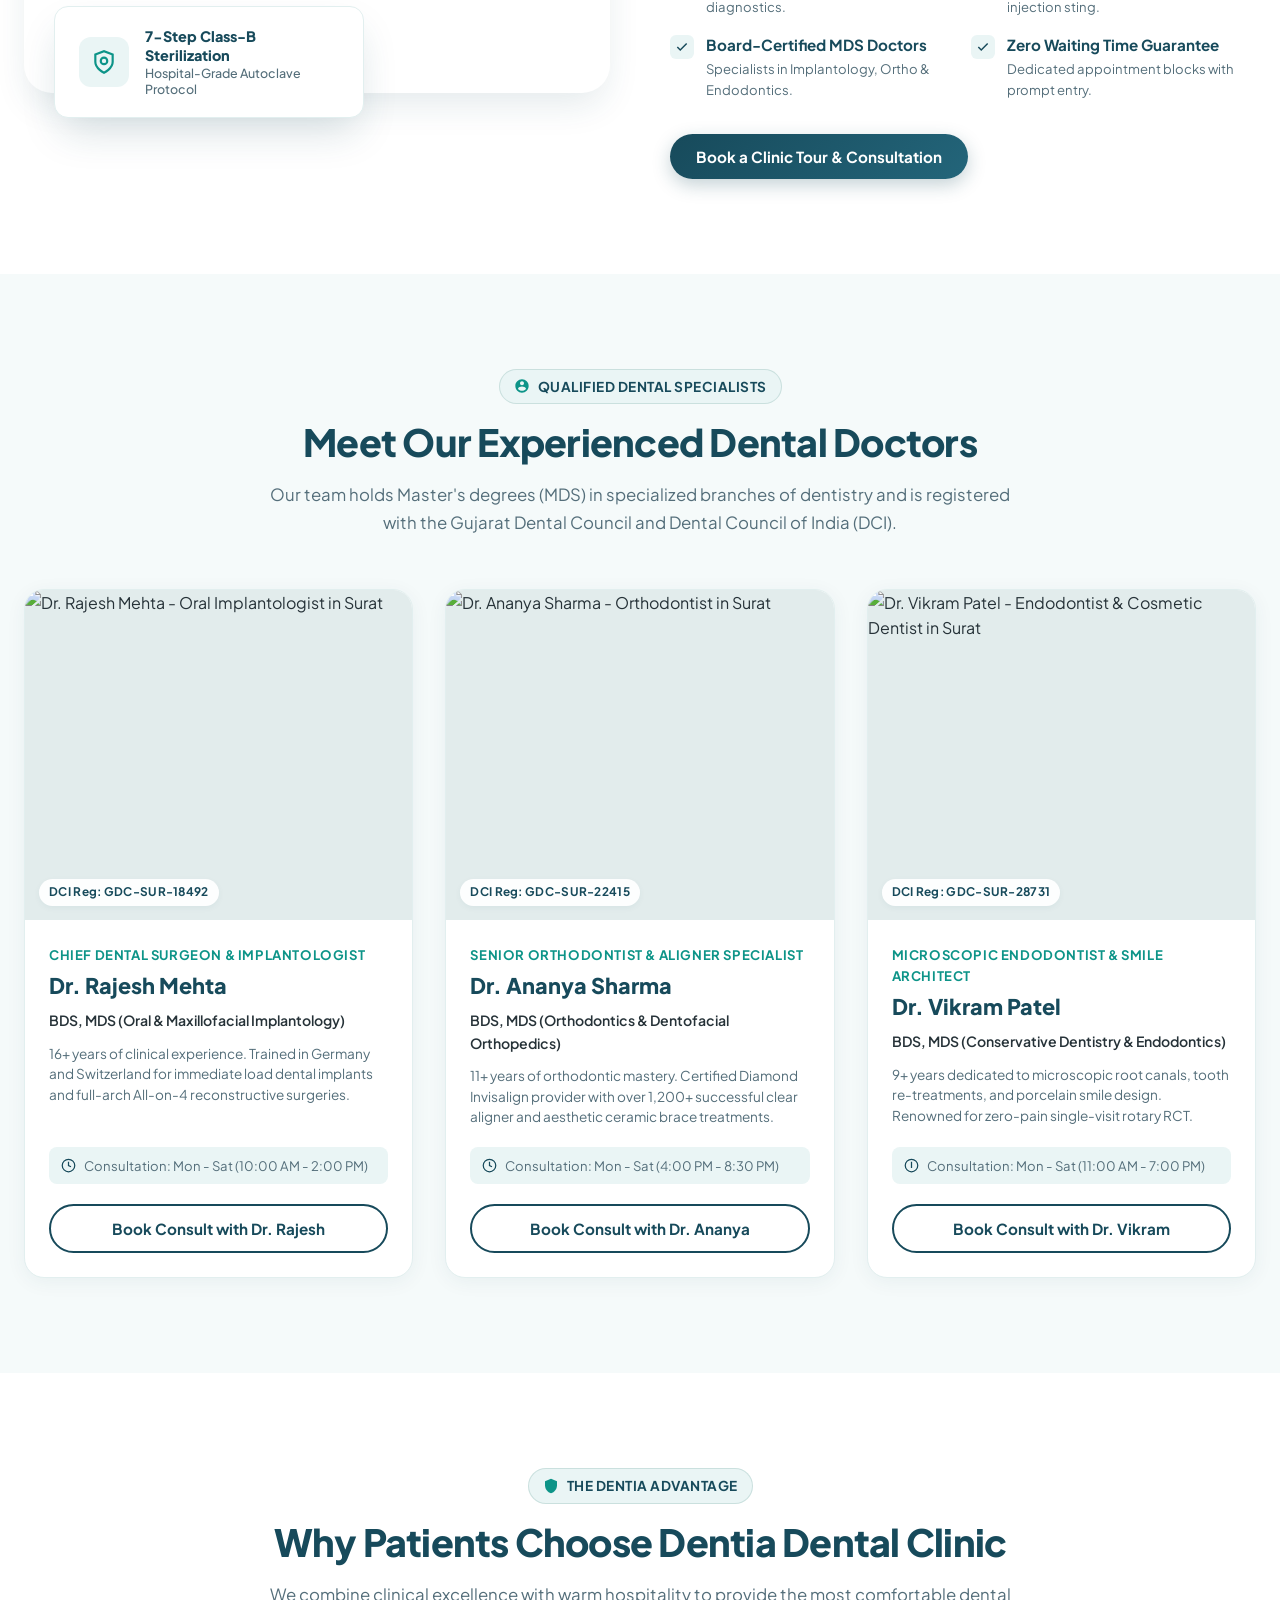
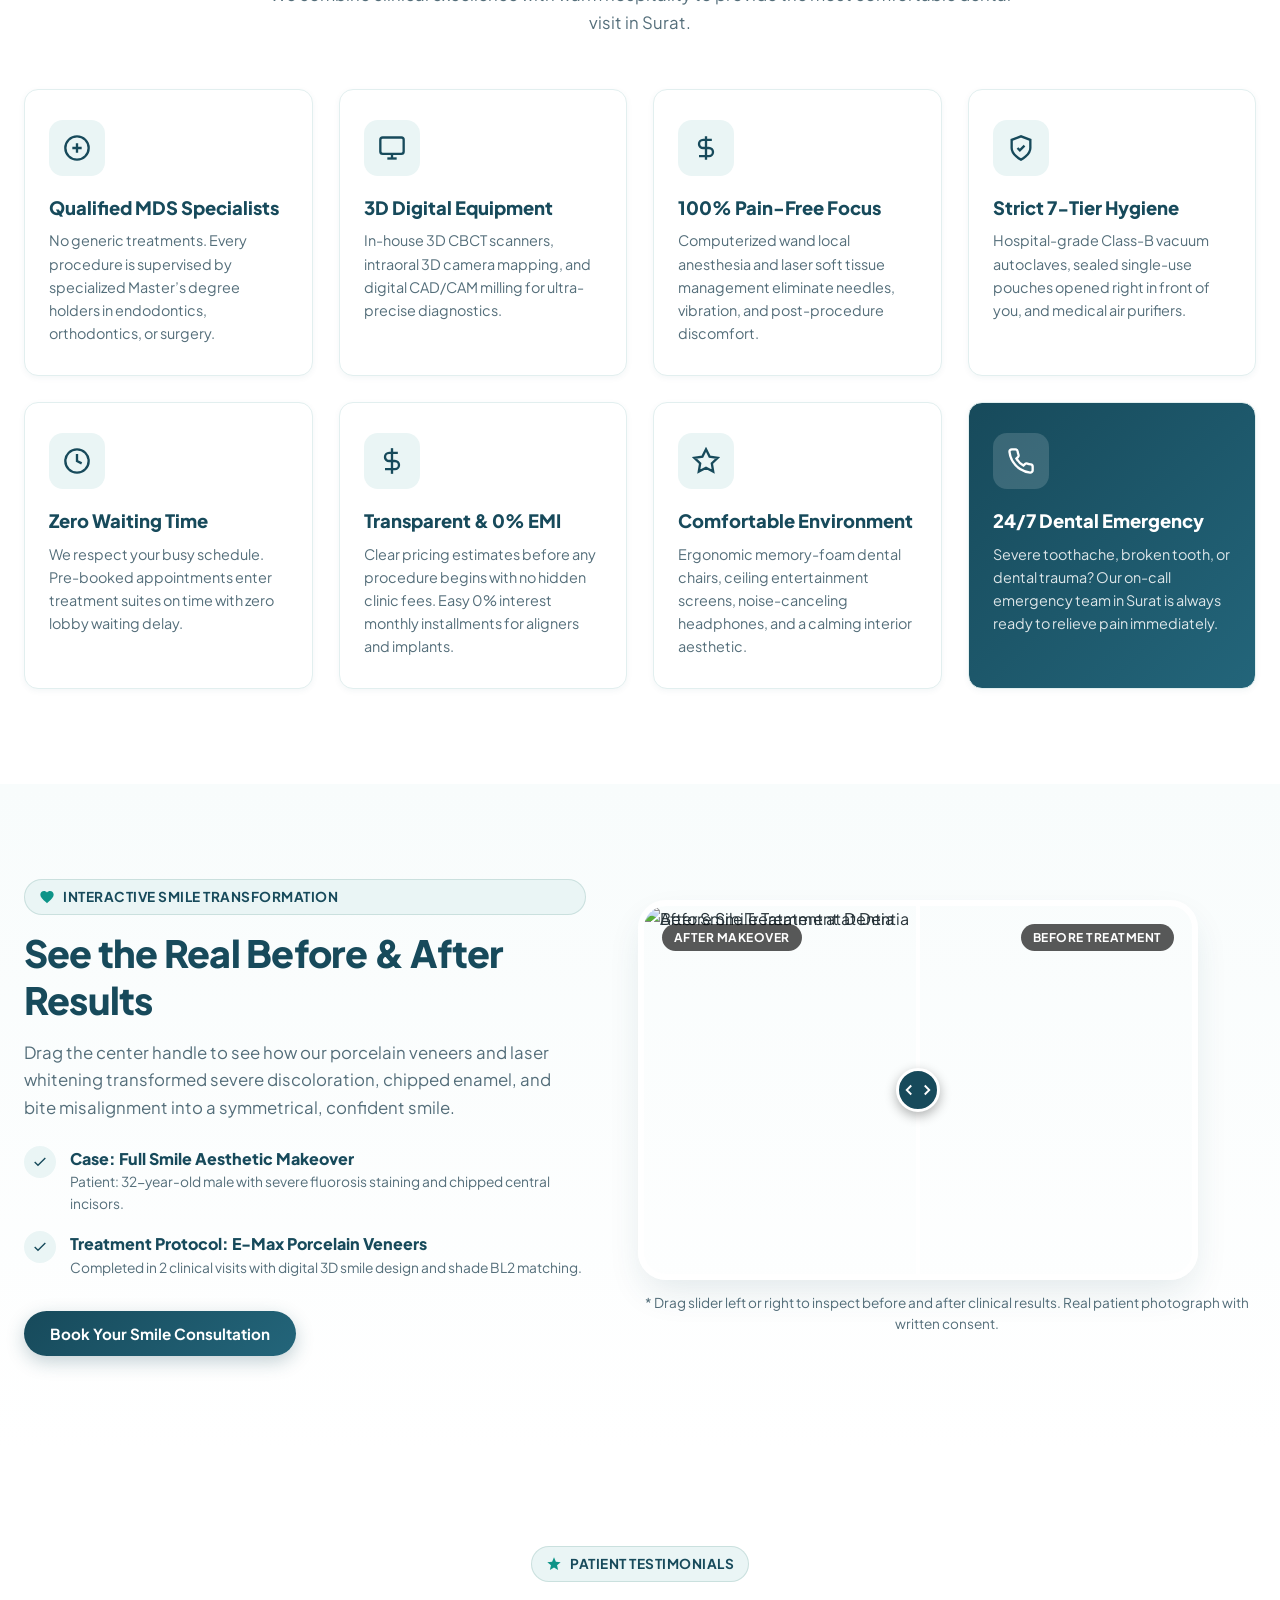
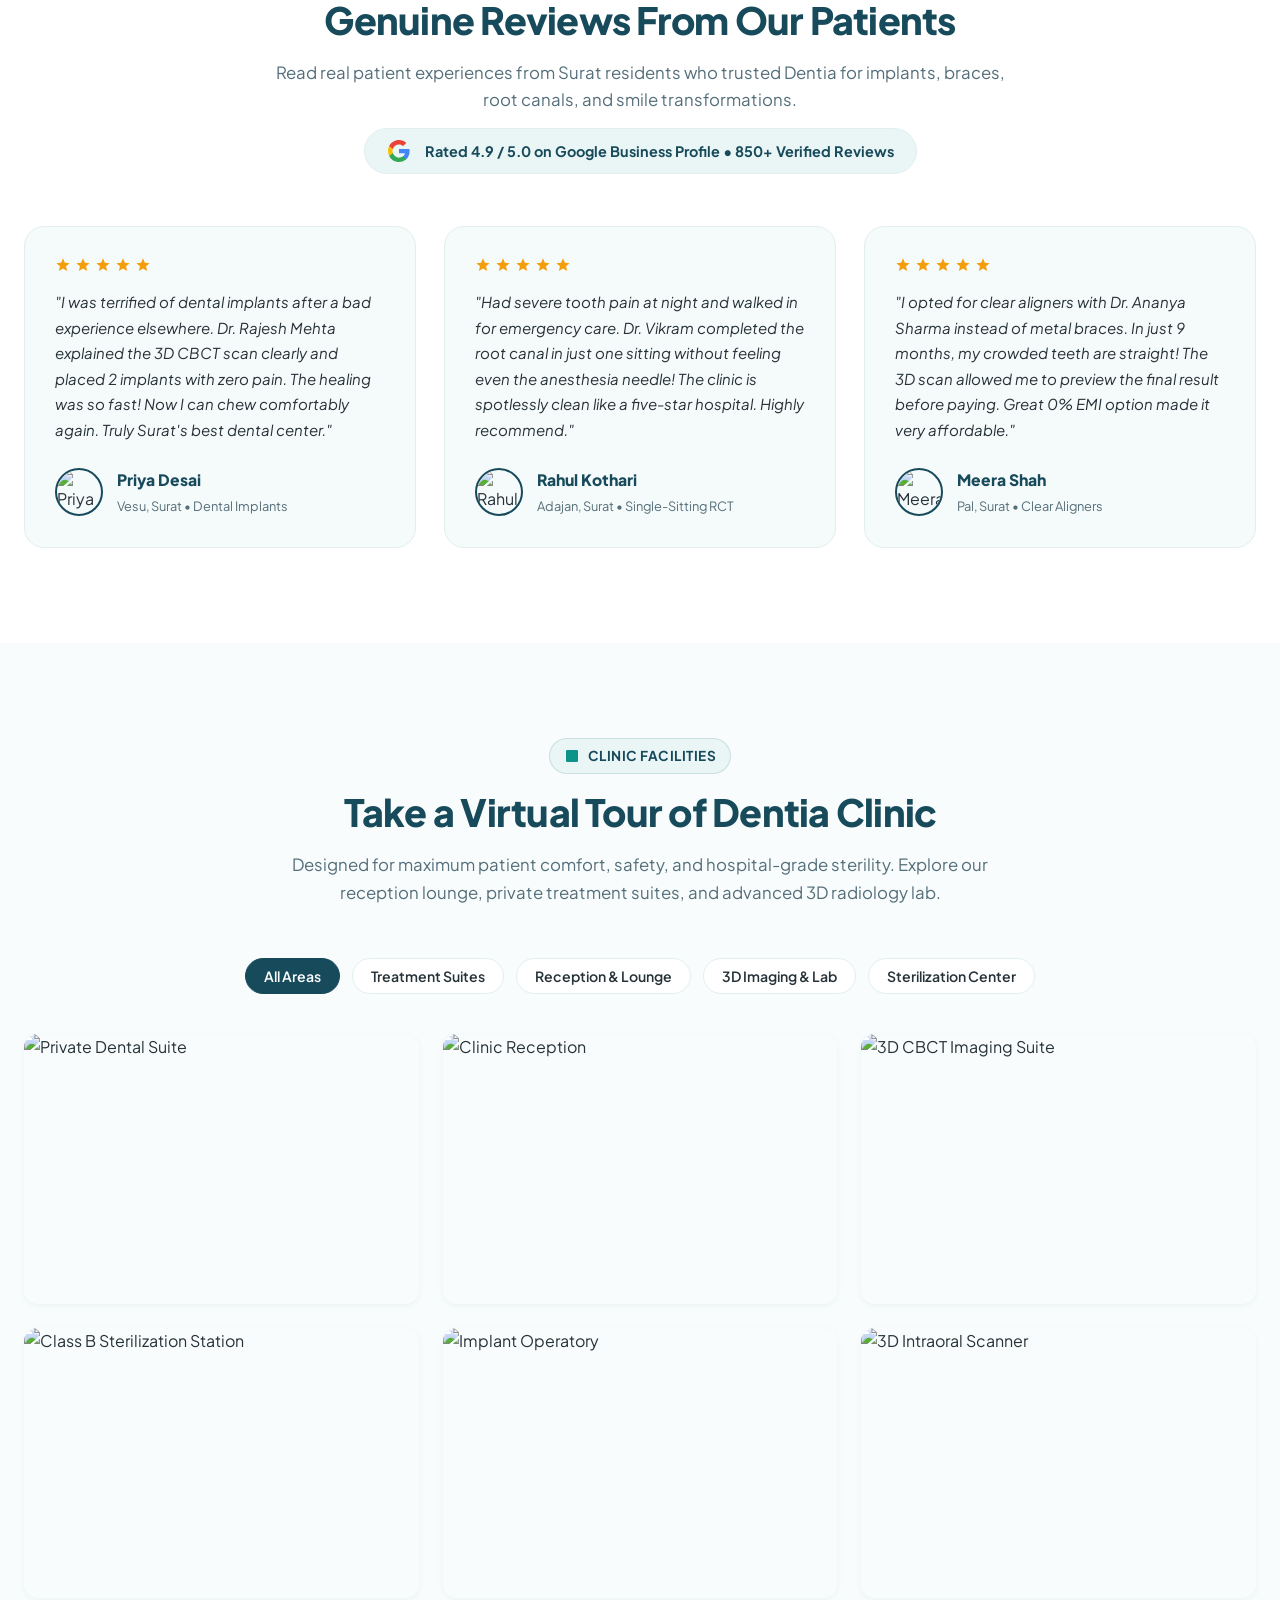
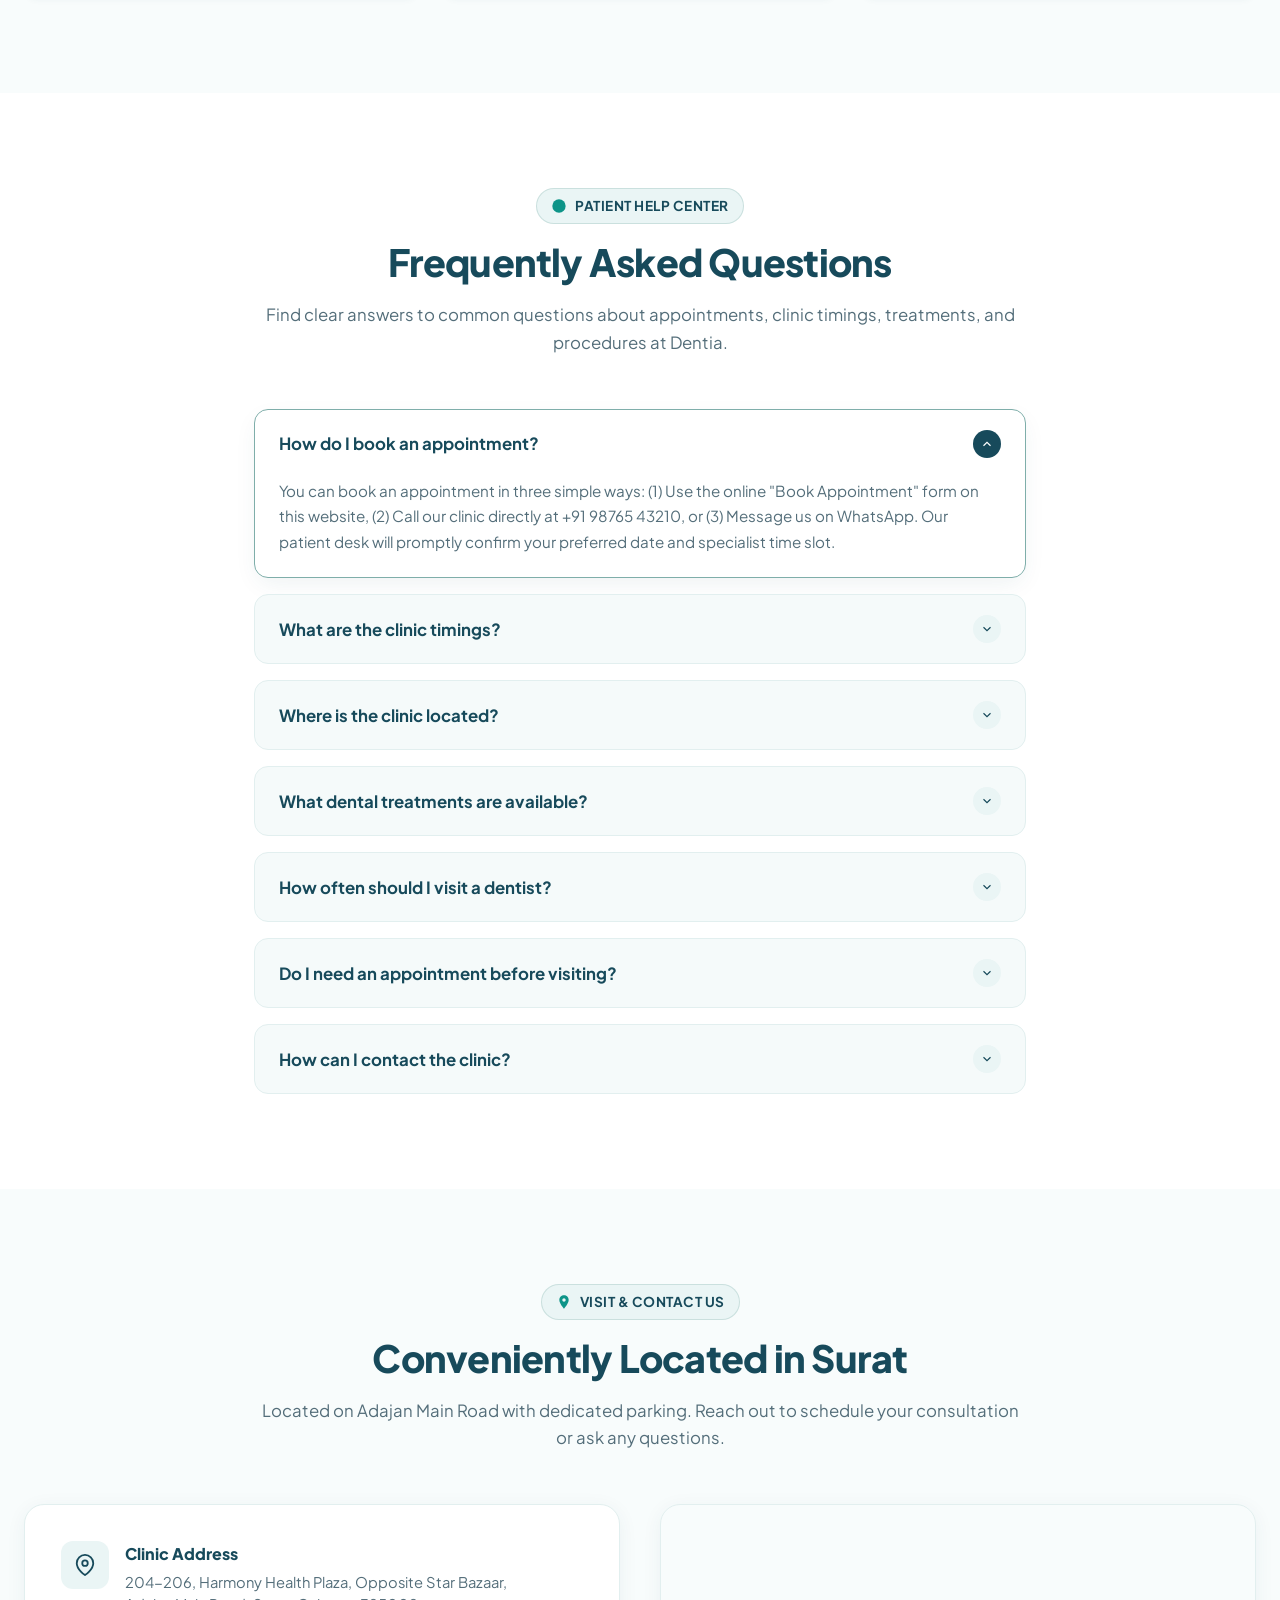
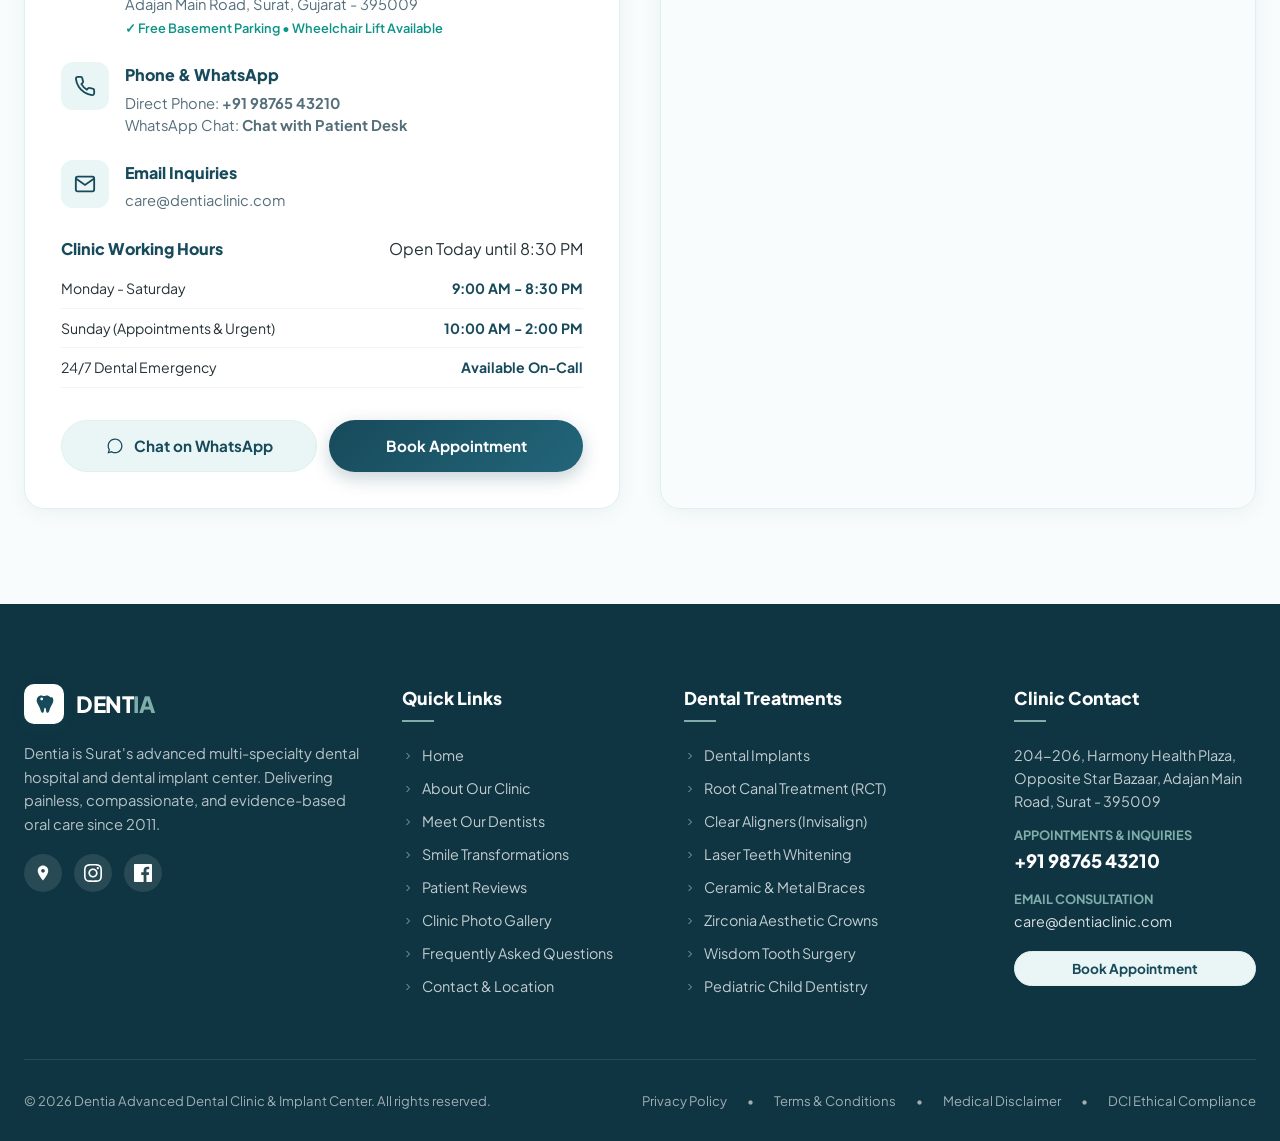
==== commit fcc46a35: "Update cache busters and compact navbar typography for guaranteed single line lockup" ====
--- a/standalone.html
+++ b/standalone.html
@@ -28,3360 +28,7 @@
   <link href="https://fonts.googleapis.com/css2?family=Inter:wght@400;500;600;700&family=Plus+Jakarta+Sans:wght@500;600;700;800&display=swap" rel="stylesheet">
 
   <!-- Main Stylesheet -->
-  <style>
-/* ==========================================================================
-   DENTIA - Modern Local Dental Clinic & Implant Center
-   Color Palette:
-   - Primary Deep Teal: #174A5B
-   - Muted Teal:        #7FAEAA
-   - Soft Aqua:         #EAF5F5
-   - Charcoal / Dark:   #263238
-   - Pure White:        #FFFFFF
-   - Accent Emerald:    #0D9488 / #10B981
-   - Text Muted:        #546E7A
-   ========================================================================== */
-
-:root {
-  --primary: #174A5B;
-  --primary-dark: #0f3542;
-  --primary-light: #23657a;
-  --secondary: #7FAEAA;
-  --secondary-light: #a4cbc6;
-  --soft-aqua: #EAF5F5;
-  --soft-aqua-light: #F5FAFA;
-  --charcoal: #263238;
-  --text-dark: #1E293B;
-  --text-muted: #546E7A;
-  --text-light: #94A3B8;
-  --white: #FFFFFF;
-  --accent-teal: #0D9488;
-  --accent-green: #10B981;
-  --accent-amber: #F59E0B;
-  --border-color: #E2EFEF;
-  --border-light: #F0F6F6;
-
-  /* Typography */
-  --font-main: 'Plus Jakarta Sans', -apple-system, BlinkMacSystemFont, 'Segoe UI', Roboto, sans-serif;
-  --font-heading: 'Plus Jakarta Sans', -apple-system, BlinkMacSystemFont, 'Segoe UI', Roboto, sans-serif;
-
-  /* Shadows */
-  --shadow-sm: 0 2px 6px rgba(23, 74, 91, 0.05);
-  --shadow-md: 0 8px 24px -4px rgba(23, 74, 91, 0.08);
-  --shadow-lg: 0 16px 36px -6px rgba(23, 74, 91, 0.12);
-  --shadow-hover: 0 20px 40px -8px rgba(23, 74, 91, 0.18);
-  --shadow-card: 0 4px 20px rgba(23, 74, 91, 0.06);
-
-  /* Transitions */
-  --transition-fast: 0.2s cubic-bezier(0.4, 0, 0.2, 1);
-  --transition-normal: 0.3s cubic-bezier(0.4, 0, 0.2, 1);
-  --transition-smooth: 0.4s cubic-bezier(0.16, 1, 0.3, 1);
-
-  /* Radii */
-  --radius-sm: 8px;
-  --radius-md: 14px;
-  --radius-lg: 20px;
-  --radius-xl: 28px;
-  --radius-full: 9999px;
-}
-
-/* Base & Reset */
-*, *::before, *::after {
-  box-sizing: border-box;
-  margin: 0;
-  padding: 0;
-}
-
-html {
-  scroll-behavior: smooth;
-  font-size: 16px;
-  -webkit-text-size-adjust: 100%;
-}
-
-body {
-  font-family: var(--font-main);
-  background-color: var(--white);
-  color: var(--charcoal);
-  line-height: 1.6;
-  overflow-x: hidden;
-  -webkit-font-smoothing: antialiased;
-}
-
-img {
-  max-width: 100%;
-  height: auto;
-  display: block;
-}
-
-a {
-  color: inherit;
-  text-decoration: none;
-  transition: color var(--transition-fast);
-}
-
-ul {
-  list-style: none;
-}
-
-button, input, select, textarea {
-  font-family: inherit;
-  font-size: inherit;
-  outline: none;
-  border: none;
-}
-
-.container {
-  width: 100%;
-  max-width: 1280px;
-  margin: 0 auto;
-  padding: 0 24px;
-}
-
-/* ==========================================================================
-   Typography & Common UI Components
-   ========================================================================== */
-
-.badge-tag {
-  display: inline-flex;
-  align-items: center;
-  gap: 8px;
-  padding: 6px 14px;
-  background-color: var(--soft-aqua);
-  color: var(--primary);
-  font-size: 0.85rem;
-  font-weight: 700;
-  border-radius: var(--radius-full);
-  letter-spacing: 0.5px;
-  text-transform: uppercase;
-  border: 1px solid rgba(127, 174, 170, 0.3);
-}
-
-.badge-tag svg {
-  width: 16px;
-  height: 16px;
-  color: var(--accent-teal);
-}
-
-.section-header {
-  text-align: center;
-  max-width: 760px;
-  margin: 0 auto 52px;
-}
-
-.section-header.left-aligned {
-  text-align: left;
-  margin-left: 0;
-  margin-right: 0;
-}
-
-.section-title {
-  font-size: 2.35rem;
-  font-weight: 800;
-  color: var(--primary);
-  margin-top: 14px;
-  margin-bottom: 16px;
-  line-height: 1.25;
-  letter-spacing: -0.02em;
-}
-
-.section-subtitle {
-  font-size: 1.05rem;
-  color: var(--text-muted);
-  line-height: 1.65;
-}
-
-/* Buttons */
-.btn {
-  display: inline-flex;
-  align-items: center;
-  justify-content: center;
-  gap: 10px;
-  padding: 13px 26px;
-  font-size: 0.95rem;
-  font-weight: 700;
-  border-radius: var(--radius-full);
-  cursor: pointer;
-  transition: all var(--transition-normal);
-  text-align: center;
-  white-space: nowrap;
-}
-
-.btn-primary {
-  background: linear-gradient(135deg, var(--primary) 0%, var(--primary-light) 100%);
-  color: var(--white);
-  box-shadow: 0 6px 18px rgba(23, 74, 91, 0.25);
-}
-
-.btn-primary:hover {
-  background: linear-gradient(135deg, var(--primary-dark) 0%, var(--primary) 100%);
-  transform: translateY(-2px);
-  box-shadow: 0 10px 24px rgba(23, 74, 91, 0.32);
-  color: var(--white);
-}
-
-.btn-secondary {
-  background-color: var(--soft-aqua);
-  color: var(--primary);
-  border: 1px solid var(--border-color);
-}
-
-.btn-secondary:hover {
-  background-color: #dbeeed;
-  color: var(--primary-dark);
-  transform: translateY(-2px);
-}
-
-.btn-outline {
-  background-color: transparent;
-  color: var(--primary);
-  border: 2px solid var(--primary);
-}
-
-.btn-outline:hover {
-  background-color: var(--primary);
-  color: var(--white);
-  transform: translateY(-2px);
-}
-
-.btn-white {
-  background-color: var(--white);
-  color: var(--primary);
-  box-shadow: var(--shadow-md);
-}
-
-.btn-white:hover {
-  background-color: var(--soft-aqua-light);
-  transform: translateY(-2px);
-  box-shadow: var(--shadow-lg);
-}
-
-.btn-sm {
-  padding: 8px 18px;
-  font-size: 0.85rem;
-}
-
-.btn-lg {
-  padding: 16px 34px;
-  font-size: 1.05rem;
-}
-
-/* ==========================================================================
-   1. Top Utility Header & Navigation (Section 3.1)
-   ========================================================================== */
-
-.top-bar {
-  background-color: var(--primary);
-  color: rgba(255, 255, 255, 0.9);
-  font-size: 0.85rem;
-  padding: 8px 0;
-  border-bottom: 1px solid rgba(255, 255, 255, 0.1);
-}
-
-.top-bar-container {
-  display: flex;
-  justify-content: space-between;
-  align-items: center;
-  gap: 16px;
-  max-width: 1320px;
-  margin: 0 auto;
-  padding: 0 24px;
-  box-sizing: border-box;
-}
-
-.top-bar-left, .top-bar-right {
-  display: flex;
-  align-items: center;
-  gap: 24px;
-}
-
-.top-info-item {
-  display: inline-flex;
-  align-items: center;
-  gap: 8px;
-}
-
-.top-info-item svg {
-  width: 15px;
-  height: 15px;
-  color: var(--secondary);
-}
-
-.top-emergency-badge {
-  background-color: rgba(239, 68, 68, 0.2);
-  color: #fca5a5;
-  border: 1px solid rgba(239, 68, 68, 0.4);
-  padding: 3px 10px;
-  border-radius: var(--radius-full);
-  font-weight: 700;
-  display: inline-flex;
-  align-items: center;
-  gap: 6px;
-  font-size: 0.78rem;
-}
-
-.top-emergency-badge .pulse-dot {
-  width: 7px;
-  height: 7px;
-  background-color: #ef4444;
-  border-radius: 50%;
-  animation: pulse 1.8s infinite;
-}
-
-@keyframes pulse {
-  0% { transform: scale(0.95); box-shadow: 0 0 0 0 rgba(239, 68, 68, 0.7); }
-  70% { transform: scale(1.15); box-shadow: 0 0 0 7px rgba(239, 68, 68, 0); }
-  100% { transform: scale(0.95); box-shadow: 0 0 0 0 rgba(239, 68, 68, 0); }
-}
-
-/* Main Navbar */
-.site-header {
-  position: sticky;
-  top: 0;
-  left: 0;
-  width: 100%;
-  background-color: rgba(255, 255, 255, 0.98);
-  backdrop-filter: blur(12px);
-  -webkit-backdrop-filter: blur(12px);
-  z-index: 1000;
-  border-bottom: 1px solid var(--border-light);
-  transition: all var(--transition-normal);
-}
-
-.site-header.scrolled {
-  box-shadow: 0 6px 20px rgba(23, 74, 91, 0.08);
-  padding: 0;
-}
-
-.nav-container {
-  display: flex;
-  align-items: center;
-  justify-content: space-between;
-  height: 80px;
-  width: 100%;
-  max-width: 1380px;
-  margin: 0 auto;
-  padding: 0 20px;
-  box-sizing: border-box;
-  flex-wrap: nowrap !important;
-}
-
-.site-header.scrolled .nav-container {
-  height: 76px;
-}
-
-/* Brand Logo - Fixed Height, Vertically Centered, No Wrap */
-.brand-logo {
-  display: flex;
-  align-items: center;
-  gap: 10px;
-  flex-shrink: 0 !important;
-  white-space: nowrap !important;
-  text-decoration: none;
-  cursor: pointer;
-  user-select: none;
-  height: 48px;
-  transition: transform var(--transition-fast), opacity var(--transition-fast);
-}
-
-.brand-logo:hover {
-  transform: translateY(-1px);
-  opacity: 0.95;
-}
-
-.brand-icon-box {
-  width: 40px;
-  height: 40px;
-  background: linear-gradient(135deg, var(--primary) 0%, var(--accent-teal) 100%);
-  border-radius: 10px;
-  display: flex;
-  align-items: center;
-  justify-content: center;
-  color: var(--white);
-  flex-shrink: 0 !important;
-  box-shadow: 0 4px 12px rgba(23, 74, 91, 0.2);
-}
-
-.brand-icon-box svg {
-  width: 22px;
-  height: 22px;
-}
-
-.brand-info {
-  display: flex;
-  flex-direction: column;
-  justify-content: center;
-  white-space: nowrap !important;
-  flex-shrink: 0 !important;
-}
-
-.brand-name {
-  font-size: 1.45rem;
-  font-weight: 800;
-  color: var(--primary);
-  line-height: 1.1;
-  letter-spacing: -0.02em;
-  white-space: nowrap !important;
-}
-
-.brand-name span {
-  color: var(--accent-teal);
-}
-
-.brand-tagline {
-  font-size: 9px;
-  font-weight: 700;
-  color: var(--text-muted);
-  text-transform: uppercase;
-  letter-spacing: 0.05em;
-  margin-top: 2px;
-  white-space: nowrap !important;
-  line-height: 1.2;
-}
-
-/* Navigation Links - Single Row, No Wrapping */
-.nav-menu {
-  display: flex;
-  flex-direction: row;
-  flex-wrap: nowrap !important;
-  align-items: center;
-  gap: 20px;
-  margin: 0;
-  padding: 0;
-  list-style: none;
-  flex-shrink: 0 !important;
-}
-
-.nav-item {
-  position: relative;
-  white-space: nowrap !important;
-  flex-shrink: 0 !important;
-  display: inline-flex;
-  align-items: center;
-}
-
-.nav-link {
-  font-size: 0.88rem;
-  font-weight: 600;
-  color: var(--charcoal);
-  padding: 8px 3px;
-  display: inline-flex;
-  align-items: center;
-  gap: 5px;
-  position: relative;
-  white-space: nowrap !important;
-  flex-shrink: 0 !important;
-  background: none;
-  cursor: pointer;
-  border: none;
-  font-family: inherit;
-  transition: color var(--transition-fast);
-}
-
-.nav-link span {
-  white-space: nowrap !important;
-}
-
-.nav-link:hover, .nav-link:focus, .nav-link.active {
-  color: var(--primary);
-  outline: none;
-}
-
-.nav-link::after {
-  content: '';
-  position: absolute;
-  bottom: 2px;
-  left: 0;
-  width: 0;
-  height: 2px;
-  background-color: var(--accent-teal);
-  transition: width var(--transition-fast);
-  border-radius: 2px;
-}
-
-.nav-link:hover::after, .nav-link:focus::after, .nav-link.active::after {
-  width: 100%;
-}
-
-/* Dropdown Chevron */
-.dropdown-chevron {
-  width: 14px;
-  height: 14px;
-  transition: transform var(--transition-fast);
-  color: currentColor;
-}
-
-.nav-item:hover .dropdown-chevron,
-.nav-item.open .dropdown-chevron,
-.nav-item.is-open .dropdown-chevron,
-.dropdown-toggle-btn[aria-expanded="true"] .dropdown-chevron {
-  transform: rotate(180deg);
-}
-
-/* Standard Dropdown Menu */
-.dropdown-menu {
-  position: absolute;
-  top: 100%;
-  left: -20px;
-  width: 290px;
-  background-color: var(--white);
-  border-radius: 12px;
-  box-shadow: 0 16px 36px -6px rgba(23, 74, 91, 0.16);
-  border: 1px solid var(--border-color);
-  padding: 12px;
-  display: none;
-  opacity: 0;
-  transform: translateY(10px);
-  transition: all var(--transition-normal);
-  z-index: 1010;
-}
-
-.dropdown-menu.dropdown-menu-right {
-  left: auto;
-  right: 0;
-}
-
-.nav-item:hover .dropdown-menu,
-.nav-item:focus-within .dropdown-menu,
-.nav-item.open .dropdown-menu,
-.nav-item.is-open .dropdown-menu {
-  display: block;
-  opacity: 1;
-  transform: translateY(0);
-}
-
-/* 2-Column Treatments Mega Dropdown */
-.dropdown-treatments-grid {
-  width: 580px;
-  max-width: 92vw;
-  padding: 16px;
-  left: -40px;
-}
-
-.treatments-grid-items {
-  display: grid;
-  grid-template-columns: repeat(2, 1fr);
-  gap: 8px 12px;
-}
-
-.treatment-item-link {
-  display: flex;
-  align-items: flex-start;
-  gap: 12px;
-  padding: 10px 12px;
-  border-radius: 8px;
-  color: var(--charcoal);
-  text-decoration: none;
-  transition: all var(--transition-fast);
-}
-
-.treatment-item-link:hover, .treatment-item-link:focus {
-  background-color: var(--soft-aqua);
-  color: var(--primary);
-  transform: translateX(3px);
-  outline: none;
-}
-
-.treatment-item-text {
-  display: flex;
-  flex-direction: column;
-}
-
-.treatment-item-title {
-  font-size: 0.9rem;
-  font-weight: 700;
-  color: var(--primary);
-  line-height: 1.25;
-}
-
-.treatment-item-desc {
-  font-size: 0.76rem;
-  color: var(--text-muted);
-  line-height: 1.35;
-  margin-top: 2px;
-}
-
-.dropdown-footer {
-  margin-top: 14px;
-  padding-top: 12px;
-  border-top: 1px solid var(--border-color);
-  text-align: center;
-}
-
-.dropdown-footer-link {
-  font-size: 0.86rem;
-  font-weight: 700;
-  color: var(--accent-teal);
-  display: inline-flex;
-  align-items: center;
-  gap: 6px;
-  text-decoration: none;
-  transition: all var(--transition-fast);
-}
-
-.dropdown-footer-link:hover {
-  color: var(--primary);
-  transform: translateX(4px);
-}
-
-.dropdown-footer-link svg {
-  width: 14px;
-  height: 14px;
-}
-
-.dropdown-link {
-  display: flex;
-  align-items: center;
-  gap: 12px;
-  padding: 10px 12px;
-  border-radius: var(--radius-sm);
-  color: var(--charcoal);
-  font-size: 0.9rem;
-  font-weight: 600;
-  text-decoration: none;
-  transition: all var(--transition-fast);
-}
-
-.dropdown-link:hover, .dropdown-link:focus {
-  background-color: var(--soft-aqua);
-  color: var(--primary);
-  transform: translateX(4px);
-  outline: none;
-}
-
-.dropdown-icon {
-  width: 32px;
-  height: 32px;
-  background-color: var(--soft-aqua);
-  border-radius: 8px;
-  display: flex;
-  align-items: center;
-  justify-content: center;
-  color: var(--primary);
-  flex-shrink: 0;
-  margin-top: 2px;
-}
-
-.dropdown-icon svg {
-  width: 16px;
-  height: 16px;
-}
-
-/* Nav Action Wrapper - No Shrink, No Wrap */
-.nav-action-wrapper {
-  display: flex;
-  align-items: center;
-  gap: 12px;
-  flex-shrink: 0 !important;
-  flex-wrap: nowrap !important;
-}
-
-.nav-phone-btn {
-  display: inline-flex;
-  align-items: center;
-  gap: 8px;
-  padding: 8px 14px;
-  background-color: var(--soft-aqua);
-  border-radius: var(--radius-full);
-  color: var(--primary);
-  font-size: 0.84rem;
-  font-weight: 700;
-  white-space: nowrap !important;
-  flex-shrink: 0 !important;
-  text-decoration: none;
-  transition: all var(--transition-fast);
-}
-
-.nav-phone-btn span {
-  white-space: nowrap !important;
-}
-
-.nav-phone-btn:hover {
-  background-color: #d6ebea;
-  color: var(--primary-dark);
-}
-
-.nav-phone-number {
-  white-space: nowrap !important;
-}
-
-.nav-phone-icon {
-  width: 26px;
-  height: 26px;
-  border-radius: 50%;
-  background-color: var(--primary);
-  color: var(--white);
-  display: flex;
-  align-items: center;
-  justify-content: center;
-  flex-shrink: 0 !important;
-}
-
-.nav-phone-icon svg {
-  width: 13px;
-  height: 13px;
-}
-
-.nav-action-wrapper .btn-primary {
-  padding: 9px 18px !important;
-  font-size: 0.86rem !important;
-  gap: 7px !important;
-  white-space: nowrap !important;
-  flex-shrink: 0 !important;
-}
-
-.nav-phone-icon {
-  width: 30px;
-  height: 30px;
-  border-radius: 50%;
-  background-color: var(--primary);
-  color: var(--white);
-  display: flex;
-  align-items: center;
-  justify-content: center;
-}
-
-.nav-phone-icon svg {
-  width: 14px;
-  height: 14px;
-}
-
-/* Mobile Hamburger Button */
-.hamburger-btn {
-  display: none;
-  background: none;
-  cursor: pointer;
-  padding: 8px;
-  color: var(--primary);
-}
-
-.hamburger-btn svg {
-  width: 28px;
-  height: 28px;
-}
-
-/* Mobile Drawer */
-.mobile-drawer {
-  position: fixed;
-  top: 0;
-  right: -100%;
-  width: 82%;
-  max-width: 380px;
-  height: 100vh;
-  background-color: var(--white);
-  box-shadow: -8px 0 30px rgba(0, 0, 0, 0.15);
-  z-index: 2000;
-  padding: 24px;
-  display: flex;
-  flex-direction: column;
-  transition: right var(--transition-smooth);
-  overflow-y: auto;
-}
-
-.mobile-drawer.open {
-  right: 0;
-}
-
-.mobile-overlay {
-  position: fixed;
-  inset: 0;
-  background-color: rgba(0, 0, 0, 0.4);
-  backdrop-filter: blur(4px);
-  z-index: 1999;
-  opacity: 0;
-  visibility: hidden;
-  transition: all var(--transition-normal);
-}
-
-.mobile-overlay.visible {
-  opacity: 1;
-  visibility: visible;
-}
-
-.mobile-drawer-header {
-  display: flex;
-  justify-content: space-between;
-  align-items: center;
-  padding-bottom: 18px;
-  border-bottom: 1px solid var(--border-color);
-  margin-bottom: 20px;
-}
-
-.mobile-close-btn {
-  background: none;
-  color: var(--charcoal);
-  cursor: pointer;
-  padding: 6px;
-}
-
-.mobile-close-btn svg {
-  width: 24px;
-  height: 24px;
-}
-
-.mobile-nav-links {
-  display: flex;
-  flex-direction: column;
-  gap: 16px;
-  margin-bottom: 28px;
-}
-
-.mobile-nav-link {
-  font-size: 1.05rem;
-  font-weight: 600;
-  color: var(--charcoal);
-  padding: 6px 0;
-  display: flex;
-  align-items: center;
-  justify-content: space-between;
-}
-
-.mobile-nav-link:hover {
-  color: var(--primary);
-}
-
-/* Mobile Treatments Accordion */
-.mobile-accordion {
-  border: 1px solid var(--border-light);
-  border-radius: 10px;
-  overflow: hidden;
-  margin: 4px 0;
-  background-color: var(--soft-aqua-light);
-}
-
-.mobile-accordion-toggle {
-  width: 100%;
-  display: flex;
-  align-items: center;
-  justify-content: space-between;
-  padding: 12px 14px;
-  background: none;
-  border: none;
-  font-size: 1rem;
-  font-weight: 700;
-  color: var(--primary);
-  cursor: pointer;
-  font-family: inherit;
-  text-align: left;
-}
-
-.mobile-accordion-chevron {
-  width: 16px;
-  height: 16px;
-  color: var(--primary);
-  transition: transform var(--transition-fast);
-  flex-shrink: 0;
-}
-
-.mobile-accordion.is-expanded .mobile-accordion-chevron,
-.mobile-accordion-toggle[aria-expanded="true"] .mobile-accordion-chevron {
-  transform: rotate(180deg);
-}
-
-.mobile-accordion-panel {
-  max-height: 0;
-  overflow: hidden;
-  transition: max-height 0.35s ease;
-  background-color: var(--white);
-}
-
-.mobile-accordion.is-expanded .mobile-accordion-panel {
-  max-height: 900px;
-}
-
-.mobile-treatments-list {
-  display: flex;
-  flex-direction: column;
-  padding: 6px;
-  gap: 4px;
-}
-
-.mobile-treatment-item {
-  display: flex;
-  flex-direction: column;
-  padding: 8px 10px;
-  border-radius: 6px;
-  text-decoration: none;
-  transition: background-color var(--transition-fast);
-}
-
-.mobile-treatment-item:hover, .mobile-treatment-item:focus {
-  background-color: var(--soft-aqua);
-}
-
-.m-treatment-name {
-  font-size: 0.88rem;
-  font-weight: 700;
-  color: var(--primary);
-}
-
-.m-treatment-desc {
-  font-size: 0.74rem;
-  color: var(--text-muted);
-  margin-top: 2px;
-}
-
-.mobile-treatment-item.emergency-item {
-  background-color: rgba(239, 68, 68, 0.05);
-  border: 1px dashed rgba(239, 68, 68, 0.3);
-}
-
-/* ==========================================================================
-   2. Hero Section (Section 3.2)
-   ========================================================================== */
-
-.hero-section {
-  position: relative;
-  background: linear-gradient(170deg, #F0F8F8 0%, #FFFFFF 65%, #EAF5F5 100%);
-  padding: 68px 0 110px;
-  overflow: hidden;
-}
-
-.hero-bg-accent {
-  position: absolute;
-  border-radius: 50%;
-  filter: blur(80px);
-  z-index: 0;
-  pointer-events: none;
-}
-
-.hero-bg-accent-1 {
-  width: 500px;
-  height: 500px;
-  top: -150px;
-  right: -100px;
-  background-color: rgba(127, 174, 170, 0.25);
-}
-
-.hero-bg-accent-2 {
-  width: 450px;
-  height: 450px;
-  bottom: -100px;
-  left: -150px;
-  background-color: rgba(23, 74, 91, 0.08);
-}
-
-.hero-grid {
-  display: grid;
-  grid-template-columns: 1.1fr 0.9fr;
-  align-items: center;
-  gap: 52px;
-  position: relative;
-  z-index: 1;
-}
-
-.hero-location-pill {
-  display: inline-flex;
-  align-items: center;
-  gap: 8px;
-  padding: 6px 14px;
-  background-color: var(--white);
-  border: 1px solid var(--border-color);
-  border-radius: var(--radius-full);
-  font-size: 0.85rem;
-  font-weight: 700;
-  color: var(--primary);
-  margin-bottom: 20px;
-  box-shadow: var(--shadow-sm);
-}
-
-.hero-location-pill svg {
-  color: #ef4444;
-  width: 16px;
-  height: 16px;
-}
-
-.hero-headline {
-  font-size: 3.4rem;
-  font-weight: 800;
-  color: var(--primary);
-  line-height: 1.15;
-  letter-spacing: -0.025em;
-  margin-bottom: 20px;
-}
-
-.hero-headline .highlight {
-  background: linear-gradient(135deg, var(--primary) 0%, var(--accent-teal) 100%);
-  -webkit-background-clip: text;
-  -webkit-text-fill-color: transparent;
-}
-
-.hero-intro {
-  font-size: 1.15rem;
-  color: var(--text-muted);
-  line-height: 1.7;
-  margin-bottom: 34px;
-  max-width: 560px;
-}
-
-.hero-cta-group {
-  display: flex;
-  align-items: center;
-  flex-wrap: wrap;
-  gap: 16px;
-  margin-bottom: 40px;
-}
-
-.hero-social-proof {
-  display: flex;
-  align-items: center;
-  gap: 20px;
-  padding-top: 24px;
-  border-top: 1px solid rgba(23, 74, 91, 0.1);
-}
-
-.patient-avatars {
-  display: flex;
-  align-items: center;
-}
-
-.patient-avatar {
-  width: 44px;
-  height: 44px;
-  border-radius: 50%;
-  border: 2px solid var(--white);
-  margin-left: -12px;
-  object-fit: cover;
-  box-shadow: 0 2px 6px rgba(0, 0, 0, 0.1);
-}
-
-.patient-avatar:first-child {
-  margin-left: 0;
-}
-
-.proof-details {
-  display: flex;
-  flex-direction: column;
-}
-
-.proof-rating {
-  display: flex;
-  align-items: center;
-  gap: 4px;
-  color: #f59e0b;
-}
-
-.proof-rating svg {
-  width: 16px;
-  height: 16px;
-  fill: currentColor;
-}
-
-.proof-text {
-  font-size: 0.88rem;
-  font-weight: 700;
-  color: var(--charcoal);
-}
-
-.proof-text span {
-  font-weight: 500;
-  color: var(--text-muted);
-}
-
-/* Hero Media Visuals */
-.hero-media-wrapper {
-  position: relative;
-}
-
-.hero-image-card {
-  position: relative;
-  border-radius: var(--radius-xl);
-  overflow: hidden;
-  box-shadow: var(--shadow-lg);
-  border: 8px solid var(--white);
-}
-
-.hero-main-img {
-  width: 100%;
-  height: 520px;
-  object-fit: cover;
-  display: block;
-  transition: transform 0.6s ease;
-}
-
-.hero-image-card:hover .hero-main-img {
-  transform: scale(1.02);
-}
-
-/* Floating Badges */
-.floating-badge {
-  position: absolute;
-  background-color: rgba(255, 255, 255, 0.95);
-  backdrop-filter: blur(10px);
-  -webkit-backdrop-filter: blur(10px);
-  padding: 12px 18px;
-  border-radius: var(--radius-md);
-  box-shadow: var(--shadow-md);
-  border: 1px solid rgba(255, 255, 255, 0.8);
-  display: flex;
-  align-items: center;
-  gap: 12px;
-  z-index: 2;
-  animation: float 4s ease-in-out infinite alternate;
-}
-
-.floating-badge-1 {
-  top: 35px;
-  left: -28px;
-}
-
-.floating-badge-2 {
-  bottom: 45px;
-  right: -24px;
-  animation-delay: -2s;
-}
-
-@keyframes float {
-  0% { transform: translateY(0); }
-  100% { transform: translateY(-10px); }
-}
-
-.badge-icon-box {
-  width: 42px;
-  height: 42px;
-  border-radius: 10px;
-  display: flex;
-  align-items: center;
-  justify-content: center;
-  flex-shrink: 0;
-}
-
-.badge-icon-teal {
-  background-color: var(--soft-aqua);
-  color: var(--primary);
-}
-
-.badge-icon-amber {
-  background-color: #FEF3C7;
-  color: #D97706;
-}
-
-.badge-icon-box svg {
-  width: 22px;
-  height: 22px;
-}
-
-.badge-info-title {
-  font-size: 0.95rem;
-  font-weight: 800;
-  color: var(--primary);
-  line-height: 1.2;
-}
-
-.badge-info-sub {
-  font-size: 0.75rem;
-  color: var(--text-muted);
-  font-weight: 500;
-}
-
-/* ==========================================================================
-   Quick Appointment Bar (Dentia Signature Floating Bar)
-   ========================================================================== */
-
-.quick-booking-bar-wrapper {
-  margin-top: -60px;
-  position: relative;
-  z-index: 10;
-  margin-bottom: 50px;
-}
-
-.quick-booking-bar {
-  background-color: var(--white);
-  border-radius: var(--radius-lg);
-  padding: 24px 30px;
-  box-shadow: var(--shadow-lg);
-  border: 1px solid var(--border-color);
-  display: grid;
-  grid-template-columns: repeat(4, 1fr) auto;
-  gap: 20px;
-  align-items: center;
-}
-
-.booking-input-group {
-  display: flex;
-  flex-direction: column;
-  gap: 6px;
-}
-
-.booking-label {
-  font-size: 0.8rem;
-  font-weight: 700;
-  text-transform: uppercase;
-  color: var(--primary);
-  letter-spacing: 0.5px;
-  display: flex;
-  align-items: center;
-  gap: 6px;
-}
-
-.booking-label svg {
-  width: 14px;
-  height: 14px;
-  color: var(--accent-teal);
-}
-
-.booking-select, .booking-input {
-  width: 100%;
-  padding: 10px 14px;
-  background-color: var(--soft-aqua-light);
-  border: 1px solid var(--border-color);
-  border-radius: var(--radius-sm);
-  color: var(--charcoal);
-  font-size: 0.9rem;
-  font-weight: 600;
-  transition: border-color var(--transition-fast);
-  cursor: pointer;
-}
-
-.booking-select:focus, .booking-input:focus {
-  border-color: var(--primary);
-  background-color: var(--white);
-}
-
-/* ==========================================================================
-   3. Trust Indicators Bar (Section 3.3)
-   ========================================================================== */
-
-.trust-section {
-  padding: 40px 0;
-  background-color: var(--white);
-}
-
-.trust-grid {
-  display: grid;
-  grid-template-columns: repeat(4, 1fr);
-  gap: 24px;
-}
-
-.trust-item {
-  display: flex;
-  align-items: center;
-  gap: 16px;
-  padding: 20px;
-  background-color: var(--soft-aqua-light);
-  border-radius: var(--radius-md);
-  border: 1px solid var(--border-color);
-  transition: all var(--transition-normal);
-}
-
-.trust-item:hover {
-  transform: translateY(-4px);
-  box-shadow: var(--shadow-md);
-  border-color: var(--secondary);
-}
-
-.trust-icon-wrap {
-  width: 52px;
-  height: 52px;
-  background: linear-gradient(135deg, var(--primary) 0%, var(--accent-teal) 100%);
-  border-radius: 14px;
-  display: flex;
-  align-items: center;
-  justify-content: center;
-  color: var(--white);
-  flex-shrink: 0;
-}
-
-.trust-icon-wrap svg {
-  width: 26px;
-  height: 26px;
-}
-
-.trust-metric {
-  font-size: 1.55rem;
-  font-weight: 800;
-  color: var(--primary);
-  line-height: 1.1;
-}
-
-.trust-label {
-  font-size: 0.85rem;
-  color: var(--text-muted);
-  font-weight: 600;
-  margin-top: 2px;
-}
-
-/* ==========================================================================
-   4. Dental Services Section (Section 3.4)
-   ========================================================================== */
-
-.services-section {
-  padding: 90px 0;
-  background-color: #F8FCFC;
-}
-
-.services-filter-tabs {
-  display: flex;
-  justify-content: center;
-  flex-wrap: wrap;
-  gap: 10px;
-  margin-bottom: 44px;
-}
-
-.filter-tab {
-  padding: 9px 20px;
-  border-radius: var(--radius-full);
-  background-color: var(--white);
-  border: 1px solid var(--border-color);
-  color: var(--charcoal);
-  font-size: 0.9rem;
-  font-weight: 600;
-  cursor: pointer;
-  transition: all var(--transition-fast);
-}
-
-.filter-tab:hover, .filter-tab.active {
-  background-color: var(--primary);
-  color: var(--white);
-  border-color: var(--primary);
-  box-shadow: var(--shadow-sm);
-}
-
-.services-grid {
-  display: grid;
-  grid-template-columns: repeat(3, 1fr);
-  gap: 30px;
-}
-
-.service-card {
-  background-color: var(--white);
-  border-radius: var(--radius-lg);
-  overflow: hidden;
-  box-shadow: var(--shadow-card);
-  border: 1px solid var(--border-color);
-  display: flex;
-  flex-direction: column;
-  transition: all var(--transition-normal);
-  position: relative;
-}
-
-.service-card:hover {
-  transform: translateY(-8px);
-  box-shadow: var(--shadow-hover);
-  border-color: var(--secondary);
-}
-
-.service-card-image {
-  position: relative;
-  height: 220px;
-  overflow: hidden;
-}
-
-.service-card-image img {
-  width: 100%;
-  height: 100%;
-  object-fit: cover;
-  transition: transform 0.6s ease;
-}
-
-.service-card:hover .service-card-image img {
-  transform: scale(1.08);
-}
-
-.service-badge {
-  position: absolute;
-  top: 14px;
-  left: 14px;
-  background-color: rgba(23, 74, 91, 0.88);
-  color: var(--white);
-  font-size: 0.75rem;
-  font-weight: 700;
-  padding: 4px 10px;
-  border-radius: var(--radius-full);
-  backdrop-filter: blur(6px);
-  text-transform: uppercase;
-  letter-spacing: 0.5px;
-}
-
-.service-card-content {
-  padding: 26px 24px;
-  display: flex;
-  flex-direction: column;
-  flex-grow: 1;
-}
-
-.service-card-icon-title {
-  display: flex;
-  align-items: center;
-  gap: 12px;
-  margin-bottom: 12px;
-}
-
-.service-mini-icon {
-  width: 40px;
-  height: 40px;
-  background-color: var(--soft-aqua);
-  border-radius: 10px;
-  display: flex;
-  align-items: center;
-  justify-content: center;
-  color: var(--primary);
-  flex-shrink: 0;
-}
-
-.service-mini-icon svg {
-  width: 20px;
-  height: 20px;
-}
-
-.service-card-title {
-  font-size: 1.25rem;
-  font-weight: 800;
-  color: var(--primary);
-  line-height: 1.3;
-}
-
-.service-card-desc {
-  font-size: 0.92rem;
-  color: var(--text-muted);
-  line-height: 1.6;
-  margin-bottom: 18px;
-}
-
-.service-card-features {
-  display: flex;
-  flex-direction: column;
-  gap: 8px;
-  margin-bottom: 22px;
-  margin-top: auto;
-}
-
-.service-feature-item {
-  display: flex;
-  align-items: center;
-  gap: 8px;
-  font-size: 0.85rem;
-  font-weight: 600;
-  color: var(--charcoal);
-}
-
-.service-feature-item svg {
-  width: 15px;
-  height: 15px;
-  color: var(--accent-green);
-  flex-shrink: 0;
-}
-
-.service-card-footer {
-  display: flex;
-  align-items: center;
-  justify-content: space-between;
-  padding-top: 18px;
-  border-top: 1px solid var(--border-color);
-}
-
-.service-price-hint {
-  font-size: 0.8rem;
-  color: var(--text-muted);
-}
-
-.service-price-hint strong {
-  display: block;
-  font-size: 0.98rem;
-  color: var(--primary);
-}
-
-.service-card-btn {
-  font-size: 0.88rem;
-  font-weight: 700;
-  color: var(--primary);
-  display: flex;
-  align-items: center;
-  gap: 6px;
-  cursor: pointer;
-  background: none;
-}
-
-.service-card-btn:hover {
-  color: var(--accent-teal);
-}
-
-.service-card-btn svg {
-  width: 14px;
-  height: 14px;
-  transition: transform var(--transition-fast);
-}
-
-.service-card-btn:hover svg {
-  transform: translateX(4px);
-}
-
-/* ==========================================================================
-   5. About The Clinic (Section 3.5)
-   ========================================================================== */
-
-.about-section {
-  padding: 95px 0;
-  background-color: var(--white);
-}
-
-.about-grid {
-  display: grid;
-  grid-template-columns: 1fr 1fr;
-  align-items: center;
-  gap: 60px;
-}
-
-.about-visual-column {
-  position: relative;
-}
-
-.about-image-main {
-  width: 100%;
-  height: 480px;
-  object-fit: cover;
-  border-radius: var(--radius-xl);
-  box-shadow: var(--shadow-lg);
-}
-
-.about-floating-card {
-  position: absolute;
-  bottom: -25px;
-  left: 30px;
-  background-color: var(--white);
-  padding: 20px 24px;
-  border-radius: var(--radius-md);
-  box-shadow: var(--shadow-hover);
-  border: 1px solid var(--border-color);
-  display: flex;
-  align-items: center;
-  gap: 16px;
-  max-width: 310px;
-}
-
-.about-cert-icon {
-  width: 50px;
-  height: 50px;
-  background-color: var(--soft-aqua);
-  border-radius: 12px;
-  display: flex;
-  align-items: center;
-  justify-content: center;
-  color: var(--accent-teal);
-  flex-shrink: 0;
-}
-
-.about-cert-icon svg {
-  width: 26px;
-  height: 26px;
-}
-
-.about-cert-text {
-  font-size: 0.9rem;
-  font-weight: 800;
-  color: var(--primary);
-  line-height: 1.3;
-}
-
-.about-cert-text span {
-  font-size: 0.78rem;
-  font-weight: 500;
-  color: var(--text-muted);
-  display: block;
-}
-
-.about-content-column {
-  display: flex;
-  flex-direction: column;
-}
-
-.about-lead {
-  font-size: 1.12rem;
-  color: var(--charcoal);
-  font-weight: 600;
-  margin-bottom: 18px;
-  line-height: 1.6;
-}
-
-.about-body {
-  font-size: 0.98rem;
-  color: var(--text-muted);
-  line-height: 1.7;
-  margin-bottom: 26px;
-}
-
-.about-features-list {
-  display: grid;
-  grid-template-columns: 1fr 1fr;
-  gap: 16px;
-  margin-bottom: 34px;
-}
-
-.about-feature-box {
-  display: flex;
-  align-items: flex-start;
-  gap: 12px;
-}
-
-.about-feature-bullet {
-  width: 24px;
-  height: 24px;
-  background-color: var(--soft-aqua);
-  color: var(--primary);
-  border-radius: 6px;
-  display: flex;
-  align-items: center;
-  justify-content: center;
-  flex-shrink: 0;
-  margin-top: 2px;
-}
-
-.about-feature-bullet svg {
-  width: 14px;
-  height: 14px;
-}
-
-.about-feature-desc h4 {
-  font-size: 0.95rem;
-  font-weight: 700;
-  color: var(--primary);
-}
-
-.about-feature-desc p {
-  font-size: 0.82rem;
-  color: var(--text-muted);
-}
-
-/* ==========================================================================
-   6. Meet Our Dentists (Section 3.6)
-   ========================================================================== */
-
-.doctors-section {
-  padding: 95px 0;
-  background-color: var(--soft-aqua-light);
-}
-
-.doctors-grid {
-  display: grid;
-  grid-template-columns: repeat(3, 1fr);
-  gap: 32px;
-}
-
-.doctor-card {
-  background-color: var(--white);
-  border-radius: var(--radius-lg);
-  overflow: hidden;
-  box-shadow: var(--shadow-card);
-  border: 1px solid var(--border-color);
-  display: flex;
-  flex-direction: column;
-  transition: all var(--transition-normal);
-}
-
-.doctor-card:hover {
-  transform: translateY(-8px);
-  box-shadow: var(--shadow-hover);
-  border-color: var(--secondary);
-}
-
-.doctor-image-wrap {
-  position: relative;
-  height: 330px;
-  overflow: hidden;
-  background-color: #E2ECEC;
-}
-
-.doctor-image-wrap img {
-  width: 100%;
-  height: 100%;
-  object-fit: cover;
-  transition: transform 0.5s ease;
-}
-
-.doctor-card:hover .doctor-image-wrap img {
-  transform: scale(1.05);
-}
-
-.doctor-reg-badge {
-  position: absolute;
-  bottom: 14px;
-  left: 14px;
-  background-color: rgba(255, 255, 255, 0.95);
-  color: var(--primary);
-  font-size: 0.74rem;
-  font-weight: 700;
-  padding: 4px 10px;
-  border-radius: var(--radius-full);
-  box-shadow: var(--shadow-sm);
-  letter-spacing: 0.3px;
-}
-
-.doctor-info-wrap {
-  padding: 24px;
-  display: flex;
-  flex-direction: column;
-  flex-grow: 1;
-}
-
-.doctor-specialty {
-  font-size: 0.82rem;
-  font-weight: 700;
-  color: var(--accent-teal);
-  text-transform: uppercase;
-  letter-spacing: 0.6px;
-  margin-bottom: 4px;
-}
-
-.doctor-name {
-  font-size: 1.35rem;
-  font-weight: 800;
-  color: var(--primary);
-  margin-bottom: 6px;
-}
-
-.doctor-qualification {
-  font-size: 0.88rem;
-  font-weight: 600;
-  color: var(--charcoal);
-  margin-bottom: 12px;
-}
-
-.doctor-experience {
-  font-size: 0.85rem;
-  color: var(--text-muted);
-  line-height: 1.5;
-  margin-bottom: 20px;
-}
-
-.doctor-hours {
-  display: flex;
-  align-items: center;
-  gap: 8px;
-  font-size: 0.82rem;
-  color: var(--text-muted);
-  padding: 8px 12px;
-  background-color: var(--soft-aqua);
-  border-radius: var(--radius-sm);
-  margin-bottom: 20px;
-  margin-top: auto;
-}
-
-.doctor-hours svg {
-  width: 15px;
-  height: 15px;
-  color: var(--primary);
-}
-
-/* ==========================================================================
-   7. Why Choose Our Clinic (Section 3.7)
-   ========================================================================== */
-
-.why-us-section {
-  padding: 95px 0;
-  background-color: var(--white);
-}
-
-.why-us-grid {
-  display: grid;
-  grid-template-columns: repeat(4, 1fr);
-  gap: 26px;
-}
-
-.why-us-card {
-  padding: 30px 24px;
-  background-color: var(--white);
-  border-radius: var(--radius-md);
-  border: 1px solid var(--border-color);
-  box-shadow: var(--shadow-sm);
-  transition: all var(--transition-normal);
-  display: flex;
-  flex-direction: column;
-}
-
-.why-us-card:hover {
-  background-color: var(--soft-aqua-light);
-  transform: translateY(-6px);
-  border-color: var(--secondary);
-  box-shadow: var(--shadow-md);
-}
-
-.why-icon-wrap {
-  width: 56px;
-  height: 56px;
-  background-color: var(--soft-aqua);
-  border-radius: 14px;
-  display: flex;
-  align-items: center;
-  justify-content: center;
-  color: var(--primary);
-  margin-bottom: 20px;
-  transition: all var(--transition-fast);
-}
-
-.why-us-card:hover .why-icon-wrap {
-  background-color: var(--primary);
-  color: var(--white);
-}
-
-.why-icon-wrap svg {
-  width: 28px;
-  height: 28px;
-}
-
-.why-title {
-  font-size: 1.15rem;
-  font-weight: 800;
-  color: var(--primary);
-  margin-bottom: 10px;
-  line-height: 1.3;
-}
-
-.why-desc {
-  font-size: 0.9rem;
-  color: var(--text-muted);
-  line-height: 1.6;
-}
-
-/* ==========================================================================
-   8. Featured Treatments & Smile Transformation Slider (Section 3.8)
-   ========================================================================== */
-
-.transformation-section {
-  padding: 95px 0;
-  background: linear-gradient(180deg, #F8FCFC 0%, #FFFFFF 100%);
-}
-
-.transformation-grid {
-  display: grid;
-  grid-template-columns: 1fr 1.1fr;
-  align-items: center;
-  gap: 52px;
-}
-
-.transformation-content {
-  display: flex;
-  flex-direction: column;
-}
-
-.transform-specs {
-  display: flex;
-  flex-direction: column;
-  gap: 16px;
-  margin: 24px 0 32px;
-}
-
-.transform-spec-item {
-  display: flex;
-  align-items: flex-start;
-  gap: 14px;
-}
-
-.transform-spec-icon {
-  width: 32px;
-  height: 32px;
-  background-color: var(--soft-aqua);
-  color: var(--primary);
-  border-radius: 50%;
-  display: flex;
-  align-items: center;
-  justify-content: center;
-  flex-shrink: 0;
-}
-
-.transform-spec-icon svg {
-  width: 16px;
-  height: 16px;
-}
-
-.transform-spec-text h4 {
-  font-size: 1rem;
-  font-weight: 800;
-  color: var(--primary);
-}
-
-.transform-spec-text p {
-  font-size: 0.86rem;
-  color: var(--text-muted);
-}
-
-/* Interactive Before & After Slider */
-.slider-container {
-  position: relative;
-  width: 100%;
-  max-width: 560px;
-  height: 380px;
-  border-radius: var(--radius-xl);
-  overflow: hidden;
-  box-shadow: var(--shadow-lg);
-  border: 6px solid var(--white);
-  user-select: none;
-  touch-action: pan-y;
-}
-
-.slider-img {
-  position: absolute;
-  top: 0;
-  left: 0;
-  width: 100%;
-  height: 100%;
-  object-fit: cover;
-}
-
-.slider-img-before {
-  z-index: 1;
-}
-
-.slider-img-after-wrapper {
-  position: absolute;
-  top: 0;
-  left: 0;
-  width: 50%;
-  height: 100%;
-  overflow: hidden;
-  z-index: 2;
-  transition: width 0.05s ease-out;
-}
-
-.slider-img-after-wrapper .slider-img {
-  position: absolute;
-  top: 0;
-  left: 0;
-  height: 100%;
-  object-fit: cover;
-  max-width: none;
-}
-
-.slider-label {
-  position: absolute;
-  top: 18px;
-  padding: 4px 12px;
-  background-color: rgba(0, 0, 0, 0.65);
-  color: var(--white);
-  font-size: 0.75rem;
-  font-weight: 700;
-  border-radius: var(--radius-full);
-  letter-spacing: 0.5px;
-  text-transform: uppercase;
-}
-
-.slider-label.before-label {
-  right: 18px;
-  z-index: 3;
-}
-
-.slider-label.after-label {
-  left: 18px;
-  z-index: 3;
-}
-
-.slider-handle {
-  position: absolute;
-  top: 0;
-  bottom: 0;
-  left: 50%;
-  width: 4px;
-  background-color: var(--white);
-  z-index: 4;
-  cursor: ew-resize;
-  transform: translateX(-50%);
-}
-
-.slider-handle-circle {
-  position: absolute;
-  top: 50%;
-  left: 50%;
-  transform: translate(-50%, -50%);
-  width: 44px;
-  height: 44px;
-  background-color: var(--primary);
-  border: 3px solid var(--white);
-  border-radius: 50%;
-  display: flex;
-  align-items: center;
-  justify-content: center;
-  color: var(--white);
-  box-shadow: 0 4px 12px rgba(0, 0, 0, 0.3);
-}
-
-.slider-handle-circle svg {
-  width: 18px;
-  height: 18px;
-}
-
-/* ==========================================================================
-   9. Patient Testimonials (Section 3.9)
-   ========================================================================== */
-
-.testimonials-section {
-  padding: 95px 0;
-  background-color: var(--white);
-}
-
-.google-review-summary {
-  display: inline-flex;
-  align-items: center;
-  gap: 14px;
-  padding: 10px 22px;
-  background-color: var(--soft-aqua);
-  border-radius: var(--radius-full);
-  border: 1px solid var(--border-color);
-  margin-top: 14px;
-}
-
-.google-badge-icon {
-  width: 24px;
-  height: 24px;
-}
-
-.google-review-text {
-  font-size: 0.9rem;
-  font-weight: 700;
-  color: var(--primary);
-}
-
-.testimonials-grid {
-  display: grid;
-  grid-template-columns: repeat(3, 1fr);
-  gap: 28px;
-}
-
-.testimonial-card {
-  background-color: var(--soft-aqua-light);
-  border-radius: var(--radius-lg);
-  padding: 30px;
-  border: 1px solid var(--border-color);
-  display: flex;
-  flex-direction: column;
-  transition: all var(--transition-normal);
-}
-
-.testimonial-card:hover {
-  background-color: var(--white);
-  transform: translateY(-6px);
-  box-shadow: var(--shadow-md);
-  border-color: var(--secondary);
-}
-
-.testimonial-rating {
-  display: flex;
-  align-items: center;
-  gap: 4px;
-  color: #f59e0b;
-  margin-bottom: 16px;
-}
-
-.testimonial-rating svg {
-  width: 16px;
-  height: 16px;
-  fill: currentColor;
-}
-
-.testimonial-text {
-  font-size: 0.94rem;
-  color: var(--charcoal);
-  line-height: 1.7;
-  margin-bottom: 24px;
-  font-style: italic;
-  flex-grow: 1;
-}
-
-.testimonial-patient {
-  display: flex;
-  align-items: center;
-  gap: 14px;
-}
-
-.patient-thumb {
-  width: 48px;
-  height: 48px;
-  border-radius: 50%;
-  object-fit: cover;
-  border: 2px solid var(--primary);
-}
-
-.patient-info h4 {
-  font-size: 0.98rem;
-  font-weight: 800;
-  color: var(--primary);
-}
-
-.patient-info span {
-  font-size: 0.8rem;
-  color: var(--text-muted);
-}
-
-/* ==========================================================================
-   10. Clinic Facility & Gallery (Section 3.10)
-   ========================================================================== */
-
-.gallery-section {
-  padding: 95px 0;
-  background-color: #F8FCFC;
-}
-
-.gallery-tabs {
-  display: flex;
-  justify-content: center;
-  gap: 12px;
-  margin-bottom: 40px;
-  flex-wrap: wrap;
-}
-
-.gallery-tab {
-  padding: 8px 18px;
-  border-radius: var(--radius-full);
-  background-color: var(--white);
-  border: 1px solid var(--border-color);
-  font-size: 0.88rem;
-  font-weight: 600;
-  color: var(--charcoal);
-  cursor: pointer;
-  transition: all var(--transition-fast);
-}
-
-.gallery-tab:hover, .gallery-tab.active {
-  background-color: var(--primary);
-  color: var(--white);
-  border-color: var(--primary);
-}
-
-.gallery-grid {
-  display: grid;
-  grid-template-columns: repeat(3, 1fr);
-  gap: 24px;
-}
-
-.gallery-item {
-  position: relative;
-  height: 270px;
-  border-radius: var(--radius-md);
-  overflow: hidden;
-  box-shadow: var(--shadow-sm);
-  cursor: pointer;
-}
-
-.gallery-item img {
-  width: 100%;
-  height: 100%;
-  object-fit: cover;
-  transition: transform 0.6s ease;
-}
-
-.gallery-item:hover img {
-  transform: scale(1.08);
-}
-
-.gallery-overlay {
-  position: absolute;
-  inset: 0;
-  background: linear-gradient(180deg, transparent 40%, rgba(23, 74, 91, 0.9) 100%);
-  display: flex;
-  align-items: flex-end;
-  padding: 20px;
-  opacity: 0;
-  transition: opacity var(--transition-normal);
-}
-
-.gallery-item:hover .gallery-overlay {
-  opacity: 1;
-}
-
-.gallery-caption h4 {
-  font-size: 1.1rem;
-  font-weight: 800;
-  color: var(--white);
-}
-
-.gallery-caption p {
-  font-size: 0.82rem;
-  color: rgba(255, 255, 255, 0.85);
-}
-
-/* ==========================================================================
-   11. Frequently Asked Questions (Section 3.11)
-   ========================================================================== */
-
-.faq-section {
-  padding: 95px 0;
-  background-color: var(--white);
-}
-
-.faq-container {
-  max-width: 820px;
-  margin: 0 auto;
-}
-
-.faq-accordion {
-  display: flex;
-  flex-direction: column;
-  gap: 16px;
-}
-
-.faq-item {
-  background-color: var(--soft-aqua-light);
-  border-radius: var(--radius-md);
-  border: 1px solid var(--border-color);
-  overflow: hidden;
-  transition: all var(--transition-normal);
-}
-
-.faq-item.active {
-  background-color: var(--white);
-  border-color: var(--secondary);
-  box-shadow: var(--shadow-md);
-}
-
-.faq-question-btn {
-  width: 100%;
-  padding: 20px 24px;
-  background: none;
-  display: flex;
-  align-items: center;
-  justify-content: space-between;
-  text-align: left;
-  cursor: pointer;
-  font-size: 1.05rem;
-  font-weight: 700;
-  color: var(--primary);
-  gap: 16px;
-}
-
-.faq-icon {
-  width: 28px;
-  height: 28px;
-  background-color: var(--soft-aqua);
-  border-radius: 50%;
-  display: flex;
-  align-items: center;
-  justify-content: center;
-  color: var(--primary);
-  flex-shrink: 0;
-  transition: transform var(--transition-fast);
-}
-
-.faq-item.active .faq-icon {
-  transform: rotate(180deg);
-  background-color: var(--primary);
-  color: var(--white);
-}
-
-.faq-icon svg {
-  width: 14px;
-  height: 14px;
-}
-
-.faq-answer {
-  max-height: 0;
-  overflow: hidden;
-  transition: max-height 0.35s ease-out;
-  padding: 0 24px;
-}
-
-.faq-item.active .faq-answer {
-  max-height: 350px;
-  padding-bottom: 22px;
-}
-
-.faq-answer p {
-  font-size: 0.95rem;
-  color: var(--text-muted);
-  line-height: 1.7;
-}
-
-/* ==========================================================================
-   12. Location, Hours & Contact Section (Section 3.12)
-   ========================================================================== */
-
-.contact-section {
-  padding: 95px 0;
-  background-color: #F8FCFC;
-}
-
-.contact-grid {
-  display: grid;
-  grid-template-columns: 1fr 1fr;
-  gap: 40px;
-}
-
-.contact-card-box {
-  background-color: var(--white);
-  padding: 36px;
-  border-radius: var(--radius-lg);
-  box-shadow: var(--shadow-card);
-  border: 1px solid var(--border-color);
-  display: flex;
-  flex-direction: column;
-  gap: 24px;
-}
-
-.contact-info-block {
-  display: flex;
-  align-items: flex-start;
-  gap: 16px;
-}
-
-.contact-icon-bubble {
-  width: 48px;
-  height: 48px;
-  border-radius: 12px;
-  background-color: var(--soft-aqua);
-  color: var(--primary);
-  display: flex;
-  align-items: center;
-  justify-content: center;
-  flex-shrink: 0;
-}
-
-.contact-icon-bubble svg {
-  width: 22px;
-  height: 22px;
-}
-
-.contact-text h4 {
-  font-size: 1rem;
-  font-weight: 800;
-  color: var(--primary);
-  margin-bottom: 4px;
-}
-
-.contact-text p, .contact-text a {
-  font-size: 0.92rem;
-  color: var(--text-muted);
-  line-height: 1.5;
-}
-
-.contact-text a:hover {
-  color: var(--accent-teal);
-}
-
-.timings-table {
-  width: 100%;
-  border-collapse: collapse;
-  font-size: 0.88rem;
-  margin-top: 8px;
-}
-
-.timings-table tr {
-  border-bottom: 1px solid var(--border-light);
-}
-
-.timings-table td {
-  padding: 8px 0;
-  color: var(--charcoal);
-}
-
-.timings-table td:last-child {
-  text-align: right;
-  font-weight: 700;
-  color: var(--primary);
-}
-
-.timings-table .open-status {
-  display: inline-block;
-  padding: 2px 8px;
-  border-radius: var(--radius-full);
-  font-size: 0.75rem;
-  font-weight: 700;
-  background-color: #d1fae5;
-  color: #065f46;
-}
-
-.contact-map-wrapper {
-  border-radius: var(--radius-lg);
-  overflow: hidden;
-  box-shadow: var(--shadow-card);
-  border: 1px solid var(--border-color);
-  height: 100%;
-  min-height: 440px;
-}
-
-.contact-map-wrapper iframe {
-  width: 100%;
-  height: 100%;
-  border: 0;
-}
-
-/* ==========================================================================
-   13. Footer Section (Section 3.13)
-   ========================================================================== */
-
-.site-footer {
-  background-color: var(--primary-dark);
-  color: rgba(255, 255, 255, 0.8);
-  padding: 80px 0 30px;
-  font-size: 0.9rem;
-}
-
-.footer-grid {
-  display: grid;
-  grid-template-columns: 1.4fr 1fr 1.2fr 1fr;
-  gap: 40px;
-  margin-bottom: 60px;
-}
-
-.footer-brand {
-  display: flex;
-  flex-direction: column;
-  gap: 18px;
-}
-
-.footer-logo {
-  display: flex;
-  align-items: center;
-  gap: 12px;
-}
-
-.footer-logo .brand-icon-box {
-  background: var(--white);
-  color: var(--primary);
-}
-
-.footer-logo .brand-name {
-  color: var(--white);
-}
-
-.footer-desc {
-  font-size: 0.92rem;
-  line-height: 1.6;
-  color: rgba(255, 255, 255, 0.7);
-}
-
-.footer-social-links {
-  display: flex;
-  align-items: center;
-  gap: 12px;
-}
-
-.footer-social-link {
-  width: 38px;
-  height: 38px;
-  border-radius: 50%;
-  background-color: rgba(255, 255, 255, 0.1);
-  display: flex;
-  align-items: center;
-  justify-content: center;
-  color: var(--white);
-  transition: all var(--transition-fast);
-}
-
-.footer-social-link:hover {
-  background-color: var(--secondary);
-  color: var(--primary);
-  transform: translateY(-2px);
-}
-
-.footer-social-link svg {
-  width: 18px;
-  height: 18px;
-}
-
-.footer-heading {
-  font-size: 1.1rem;
-  font-weight: 800;
-  color: var(--white);
-  margin-bottom: 22px;
-  position: relative;
-  padding-bottom: 10px;
-}
-
-.footer-heading::after {
-  content: '';
-  position: absolute;
-  bottom: 0;
-  left: 0;
-  width: 32px;
-  height: 2px;
-  background-color: var(--secondary);
-}
-
-.footer-links-list {
-  display: flex;
-  flex-direction: column;
-  gap: 10px;
-}
-
-.footer-link-item a {
-  color: rgba(255, 255, 255, 0.75);
-  transition: color var(--transition-fast);
-  display: flex;
-  align-items: center;
-  gap: 8px;
-}
-
-.footer-link-item a:hover {
-  color: var(--secondary-light);
-  transform: translateX(4px);
-}
-
-.footer-link-item a svg {
-  width: 12px;
-  height: 12px;
-  color: var(--secondary);
-}
-
-.footer-bottom {
-  padding-top: 30px;
-  border-top: 1px solid rgba(255, 255, 255, 0.1);
-  display: flex;
-  justify-content: space-between;
-  align-items: center;
-  flex-wrap: wrap;
-  gap: 16px;
-  font-size: 0.82rem;
-  color: rgba(255, 255, 255, 0.6);
-}
-
-.footer-legal-links {
-  display: flex;
-  align-items: center;
-  gap: 20px;
-}
-
-.footer-legal-links a:hover {
-  color: var(--white);
-}
-
-/* ==========================================================================
-   14. Interactive Appointment Booking Modal (Section 8)
-   ========================================================================== */
-
-.modal-backdrop {
-  position: fixed;
-  inset: 0;
-  background-color: rgba(15, 33, 40, 0.7);
-  backdrop-filter: blur(8px);
-  -webkit-backdrop-filter: blur(8px);
-  z-index: 3000;
-  display: flex;
-  align-items: center;
-  justify-content: center;
-  padding: 20px;
-  opacity: 0;
-  visibility: hidden;
-  transition: all var(--transition-normal);
-}
-
-.modal-backdrop.open {
-  opacity: 1;
-  visibility: visible;
-}
-
-.modal-box {
-  background-color: var(--white);
-  border-radius: var(--radius-xl);
-  max-width: 620px;
-  width: 100%;
-  max-height: 90vh;
-  overflow-y: auto;
-  box-shadow: 0 25px 60px rgba(0, 0, 0, 0.3);
-  position: relative;
-  transform: scale(0.92);
-  transition: transform var(--transition-smooth);
-}
-
-.modal-backdrop.open .modal-box {
-  transform: scale(1);
-}
-
-.modal-header {
-  padding: 24px 30px;
-  background-color: var(--soft-aqua);
-  border-bottom: 1px solid var(--border-color);
-  display: flex;
-  justify-content: space-between;
-  align-items: center;
-}
-
-.modal-title-group h3 {
-  font-size: 1.35rem;
-  font-weight: 800;
-  color: var(--primary);
-}
-
-.modal-title-group p {
-  font-size: 0.85rem;
-  color: var(--text-muted);
-}
-
-.modal-close-btn {
-  background: none;
-  cursor: pointer;
-  color: var(--charcoal);
-  padding: 6px;
-  border-radius: 50%;
-  transition: background-color var(--transition-fast);
-}
-
-.modal-close-btn:hover {
-  background-color: rgba(0, 0, 0, 0.05);
-}
-
-.modal-close-btn svg {
-  width: 22px;
-  height: 22px;
-}
-
-.modal-form {
-  padding: 30px;
-  display: flex;
-  flex-direction: column;
-  gap: 18px;
-}
-
-.form-row {
-  display: grid;
-  grid-template-columns: 1fr 1fr;
-  gap: 16px;
-}
-
-.form-group {
-  display: flex;
-  flex-direction: column;
-  gap: 6px;
-}
-
-.form-label {
-  font-size: 0.85rem;
-  font-weight: 700;
-  color: var(--primary);
-}
-
-.form-control {
-  padding: 11px 16px;
-  border: 1px solid var(--border-color);
-  border-radius: var(--radius-sm);
-  background-color: var(--soft-aqua-light);
-  color: var(--charcoal);
-  font-size: 0.92rem;
-  transition: all var(--transition-fast);
-}
-
-.form-control:focus {
-  border-color: var(--primary);
-  background-color: var(--white);
-  box-shadow: 0 0 0 3px rgba(23, 74, 91, 0.1);
-}
-
-textarea.form-control {
-  min-height: 80px;
-  resize: vertical;
-}
-
-.consent-checkbox-wrap {
-  display: flex;
-  align-items: flex-start;
-  gap: 10px;
-  font-size: 0.82rem;
-  color: var(--text-muted);
-  line-height: 1.4;
-  margin-top: 4px;
-}
-
-.consent-checkbox-wrap input {
-  margin-top: 3px;
-  accent-color: var(--primary);
-  cursor: pointer;
-}
-
-/* Confirmation Dialog */
-.booking-success-box {
-  text-align: center;
-  padding: 40px 30px;
-  display: none;
-}
-
-.booking-success-box.show {
-  display: flex;
-  flex-direction: column;
-  align-items: center;
-}
-
-.success-icon-wrap {
-  width: 70px;
-  height: 70px;
-  background-color: #d1fae5;
-  color: #059669;
-  border-radius: 50%;
-  display: flex;
-  align-items: center;
-  justify-content: center;
-  margin-bottom: 20px;
-}
-
-.success-icon-wrap svg {
-  width: 38px;
-  height: 38px;
-}
-
-.success-title {
-  font-size: 1.5rem;
-  font-weight: 800;
-  color: var(--primary);
-  margin-bottom: 10px;
-}
-
-.success-desc {
-  font-size: 0.95rem;
-  color: var(--text-muted);
-  line-height: 1.6;
-  max-width: 440px;
-  margin-bottom: 24px;
-}
-
-/* ==========================================================================
-   15. Mobile Sticky Bottom Action Bar (Section 14 & 15)
-   ========================================================================== */
-
-.mobile-bottom-bar {
-  display: none;
-  position: fixed;
-  bottom: 0;
-  left: 0;
-  width: 100%;
-  background-color: var(--white);
-  border-top: 1px solid var(--border-color);
-  padding: 8px 12px;
-  box-shadow: 0 -4px 16px rgba(0, 0, 0, 0.08);
-  z-index: 1500;
-}
-
-.mobile-bottom-actions {
-  display: grid;
-  grid-template-columns: 1fr 1fr 1.4fr;
-  gap: 8px;
-}
-
-.mobile-bar-btn {
-  display: flex;
-  align-items: center;
-  justify-content: center;
-  gap: 6px;
-  padding: 10px 8px;
-  border-radius: var(--radius-sm);
-  font-size: 0.85rem;
-  font-weight: 700;
-  text-align: center;
-}
-
-.mobile-bar-call {
-  background-color: var(--soft-aqua);
-  color: var(--primary);
-}
-
-.mobile-bar-wa {
-  background-color: #e6f7ec;
-  color: #047857;
-}
-
-.mobile-bar-book {
-  background: linear-gradient(135deg, var(--primary) 0%, var(--primary-light) 100%);
-  color: var(--white);
-}
-
-/* ==========================================================================
-   Comprehensive Responsive Breakpoints & Mobile Device Optimization
-   - Ultra-large & Desktop: >= 1280px
-   - Small Desktop / Laptop: 1024px - 1279px
-   - Tablet Landscape / Portrait: 768px - 1023px
-   - Mobile Phablets & Large Phones: 640px - 767px
-   - Standard Mobile Phones: 480px - 639px
-   - Compact Phones: 360px - 479px
-   - Ultra-compact Phones: < 360px
-   ========================================================================== */
-
-/* 1024px to 1279px: Compact Navbar to ensure perfect fit without wrapping */
-@media (min-width: 1024px) and (max-width: 1279px) {
-  .nav-menu {
-    gap: 14px !important;
-  }
-  .nav-link {
-    font-size: 0.84rem !important;
-    padding: 6px 2px !important;
-    white-space: nowrap !important;
-  }
-  .brand-name {
-    font-size: 1.32rem !important;
-  }
-  .brand-tagline {
-    font-size: 8.5px !important;
-    white-space: nowrap !important;
-  }
-  .nav-phone-btn {
-    padding: 7px 11px !important;
-    font-size: 0.78rem !important;
-    gap: 6px !important;
-    white-space: nowrap !important;
-  }
-  .nav-phone-icon {
-    width: 24px !important;
-    height: 24px !important;
-  }
-  .nav-action-wrapper {
-    gap: 10px !important;
-  }
-  .nav-action-wrapper .btn-primary {
-    padding: 8px 14px !important;
-    font-size: 0.82rem !important;
-    white-space: nowrap !important;
-  }
-  .services-grid {
-    grid-template-columns: repeat(3, 1fr) !important;
-    gap: 20px !important;
-  }
-}
-
-/* Under 1140px: Hide phone pill so nav items never feel cramped */
-@media (max-width: 1140px) {
-  .nav-phone-btn {
-    display: none !important;
-  }
-}
-
-/* < 1024px: Switch to hamburger menu, keep Book Appointment visible */
-@media (max-width: 1023px) {
-  .nav-menu {
-    display: none !important;
-  }
-  .nav-phone-btn {
-    display: none !important;
-  }
-  .nav-action-wrapper {
-    display: flex !important;
-    align-items: center !important;
-    gap: 12px !important;
-  }
-  .nav-action-wrapper .btn-primary {
-    display: inline-flex !important;
-    padding: 9px 18px !important;
-    font-size: 0.88rem !important;
-  }
-  .hamburger-btn {
-    display: flex !important;
-    align-items: center;
-    justify-content: center;
-  }
-
-  .services-grid, .doctors-grid, .why-us-grid, .testimonials-grid, .gallery-grid {
-    grid-template-columns: repeat(2, 1fr) !important;
-    gap: 24px !important;
-  }
-
-  .hero-headline {
-    font-size: 2.7rem !important;
-  }
-
-  .quick-booking-bar {
-    grid-template-columns: repeat(2, 1fr) !important;
-    gap: 16px !important;
-  }
-  .quick-booking-bar button {
-    grid-column: span 2 !important;
-  }
-
-  .about-grid, .transformation-grid, .contact-grid {
-    grid-template-columns: 1fr !important;
-    gap: 36px !important;
-  }
-
-  .about-floating-card {
-    position: static !important;
-    margin: 16px auto 0 !important;
-    max-width: 380px !important;
-    width: 100% !important;
-  }
-
-  .footer-grid {
-    grid-template-columns: repeat(2, 1fr) !important;
-    gap: 36px !important;
-  }
-}
-
-/* < 768px: Mobile & Phablets Optimization */
-@media (max-width: 767px) {
-  body {
-    padding-bottom: 74px !important; /* Space for mobile sticky bottom action bar */
-  }
-
-  .container {
-    padding: 0 16px !important;
-  }
-
-  /* Section Spacing on Mobile */
-  .services-section,
-  .about-section,
-  .transformation-section,
-  .doctors-section,
-  .why-us-section,
-  .gallery-section,
-  .testimonials-section,
-  .faq-section,
-  .contact-section {
-    padding: 48px 0 !important;
-  }
-
-  .section-header {
-    margin-bottom: 28px !important;
-  }
-
-  .section-title {
-    font-size: 1.85rem !important;
-    line-height: 1.25 !important;
-    margin-top: 8px !important;
-    margin-bottom: 12px !important;
-  }
-
-  .section-subtitle {
-    font-size: 0.95rem !important;
-    line-height: 1.55 !important;
-  }
-
-  /* Hero Section */
-  .hero-section {
-    padding: 36px 0 48px !important;
-  }
-
-  .hero-grid {
-    grid-template-columns: 1fr !important;
-    gap: 36px !important;
-  }
-
-  .hero-headline {
-    font-size: 2.15rem !important;
-    line-height: 1.22 !important;
-  }
-
-  .hero-intro {
-    font-size: 0.96rem !important;
-    line-height: 1.6 !important;
-    margin-bottom: 24px !important;
-  }
-
-  .hero-img-box {
-    max-width: 440px !important;
-    margin: 0 auto !important;
-  }
-
-  .floating-badge {
-    position: static !important;
-    width: 100% !important;
-    max-width: 320px !important;
-    margin: 10px auto 0 !important;
-  }
-
-  /* Quick Booking Bar */
-  .quick-booking-bar-wrapper {
-    margin-top: 24px !important;
-    margin-bottom: 36px !important;
-  }
-
-  .quick-booking-bar {
-    grid-template-columns: 1fr !important;
-    padding: 20px 16px !important;
-    border-radius: 16px !important;
-    gap: 12px !important;
-  }
-
-  .quick-booking-bar button {
-    grid-column: span 1 !important;
-    width: 100% !important;
-    min-height: 48px !important;
-    font-size: 1rem !important;
-  }
-
-  .booking-select, .booking-input {
-    min-height: 46px !important;
-    font-size: 16px !important; /* Prevents iOS Safari auto-zoom */
-  }
-
-  /* Trust Indicators Grid */
-  .trust-grid {
-    grid-template-columns: repeat(2, 1fr) !important;
-    gap: 12px !important;
-  }
-
-  .trust-card {
-    padding: 16px 12px !important;
-  }
-
-  .trust-number {
-    font-size: 1.65rem !important;
-  }
-
-  .trust-label {
-    font-size: 0.78rem !important;
-  }
-
-  /* Treatments & Services Horizontal Swipe Filter Tabs */
-  .services-filter-tabs {
-    flex-wrap: nowrap !important;
-    overflow-x: auto !important;
-    -webkit-overflow-scrolling: touch !important;
-    justify-content: flex-start !important;
-    padding-bottom: 10px !important;
-    margin-bottom: 24px !important;
-    gap: 8px !important;
-    scrollbar-width: none !important;
-    -ms-overflow-style: none !important;
-  }
-
-  .services-filter-tabs::-webkit-scrollbar {
-    display: none !important;
-  }
-
-  .filter-tab {
-    flex-shrink: 0 !important;
-    white-space: nowrap !important;
-    padding: 8px 16px !important;
-    font-size: 0.85rem !important;
-  }
-
-  /* Single Column Card Stacks */
-  .services-grid, .doctors-grid, .why-us-grid, .testimonials-grid, .gallery-grid {
-    grid-template-columns: 1fr !important;
-    gap: 20px !important;
-  }
-
-  .service-card-image {
-    height: 195px !important;
-  }
-
-  .service-card-body {
-    padding: 20px !important;
-  }
-
-  .doctor-img-box {
-    height: 270px !important;
-  }
-
-  .doctor-card-body {
-    padding: 20px !important;
-  }
-
-  /* About Features Grid */
-  .about-features {
-    grid-template-columns: 1fr !important;
-    gap: 10px !important;
-  }
-
-  /* Before & After Smile Slider */
-  .slider-container {
-    height: 290px !important;
-    max-width: 100% !important;
-  }
-
-  /* Gallery Horizontal Swipe Filter Tabs */
-  .gallery-tabs {
-    flex-wrap: nowrap !important;
-    overflow-x: auto !important;
-    -webkit-overflow-scrolling: touch !important;
-    justify-content: flex-start !important;
-    padding-bottom: 10px !important;
-    margin-bottom: 24px !important;
-    gap: 8px !important;
-    scrollbar-width: none !important;
-    -ms-overflow-style: none !important;
-  }
-
-  .gallery-tabs::-webkit-scrollbar {
-    display: none !important;
-  }
-
-  .gallery-tab {
-    flex-shrink: 0 !important;
-    white-space: nowrap !important;
-    padding: 8px 16px !important;
-    font-size: 0.85rem !important;
-  }
-
-  .gallery-item {
-    height: 220px !important;
-  }
-
-  /* Ensure gallery overlay text is permanently legible on touch devices without hover */
-  .gallery-overlay {
-    opacity: 1 !important;
-    background: linear-gradient(to top, rgba(23, 74, 91, 0.90) 0%, rgba(23, 74, 91, 0.25) 60%, transparent 100%) !important;
-  }
-
-  /* FAQ Touch Optimization */
-  .faq-question {
-    padding: 16px !important;
-    font-size: 0.96rem !important;
-    min-height: 48px !important;
-    gap: 10px !important;
-  }
-
-  .faq-answer {
-    padding: 0 16px 16px !important;
-    font-size: 0.92rem !important;
-  }
-
-  /* Contact & Map */
-  .contact-map-wrapper iframe {
-    height: 280px !important;
-  }
-
-  /* Footer Layout */
-  .footer-grid {
-    grid-template-columns: 1fr !important;
-    gap: 28px !important;
-    text-align: left !important;
-  }
-
-  .footer-bottom {
-    flex-direction: column !important;
-    text-align: center !important;
-    gap: 12px !important;
-  }
-
-  .footer-links-legal {
-    justify-content: center !important;
-    flex-wrap: wrap !important;
-    gap: 14px !important;
-  }
-
-  /* Mobile Bottom Action Bar */
-  .mobile-bottom-bar {
-    display: block !important;
-    position: fixed !important;
-    bottom: 0 !important;
-    left: 0 !important;
-    right: 0 !important;
-    background-color: rgba(255, 255, 255, 0.98) !important;
-    backdrop-filter: blur(12px) !important;
-    -webkit-backdrop-filter: blur(12px) !important;
-    border-top: 1px solid var(--border-light) !important;
-    padding: 8px 12px max(8px, env(safe-area-inset-bottom)) 12px !important;
-    box-shadow: 0 -4px 20px rgba(0, 0, 0, 0.08) !important;
-    z-index: 1500 !important;
-  }
-
-  .mobile-bottom-actions {
-    display: grid !important;
-    grid-template-columns: 1fr 1fr 1.35fr !important;
-    gap: 8px !important;
-  }
-
-  .mobile-bar-btn {
-    min-height: 44px !important;
-    display: flex !important;
-    align-items: center !important;
-    justify-content: center !important;
-    gap: 6px !important;
-    font-size: 0.84rem !important;
-    font-weight: 700 !important;
-    border-radius: var(--radius-full) !important;
-    text-decoration: none !important;
-  }
-}
-
-/* < 640px: Standard Phone Screen Optimization */
-@media (max-width: 639px) {
-  /* Top Bar */
-  .top-bar-left {
-    display: none !important;
-  }
-  .top-bar-container {
-    justify-content: center !important;
-    padding: 0 12px !important;
-  }
-  .top-emergency-badge {
-    font-size: 0.76rem !important;
-    padding: 4px 10px !important;
-  }
-
-  /* Hero Typography & CTA */
-  .hero-headline {
-    font-size: 1.85rem !important;
-    line-height: 1.22 !important;
-  }
-
-  .hero-location-pill {
-    font-size: 0.76rem !important;
-    padding: 5px 12px !important;
-    white-space: normal !important;
-    text-align: center !important;
-    line-height: 1.35 !important;
-  }
-
-  .hero-cta-group {
-    flex-direction: column !important;
-    width: 100% !important;
-    gap: 10px !important;
-  }
-
-  .hero-cta-group .btn {
-    width: 100% !important;
-    min-height: 48px !important;
-    justify-content: center !important;
-  }
-
-  .hero-social-proof {
-    justify-content: center !important;
-    text-align: center !important;
-    flex-wrap: wrap !important;
-    gap: 10px !important;
-  }
-
-  /* Appointment Booking Modal (Bottom Sheet on Mobile) */
-  .modal-backdrop {
-    padding: 0 !important;
-    align-items: flex-end !important;
-  }
-
-  .modal-box {
-    width: 100% !important;
-    max-width: 100% !important;
-    max-height: 92vh !important;
-    border-radius: 20px 20px 0 0 !important;
-    margin-top: auto !important;
-  }
-
-  .modal-header {
-    padding: 18px 20px !important;
-  }
-
-  .modal-title-group h3 {
-    font-size: 1.25rem !important;
-  }
-
-  .modal-close-btn {
-    width: 44px !important;
-    height: 44px !important;
-    min-width: 44px !important;
-    min-height: 44px !important;
-  }
-
-  .modal-form {
-    padding: 20px 16px !important;
-    gap: 14px !important;
-  }
-
-  .form-row {
-    grid-template-columns: 1fr !important;
-    gap: 12px !important;
-  }
-
-  .form-control {
-    font-size: 16px !important; /* Prevents iOS auto-zoom on input focus */
-    min-height: 46px !important;
-  }
-
-  .mobile-bottom-actions {
-    grid-template-columns: 1fr 1fr 1.3fr !important;
-    gap: 6px !important;
-  }
-
-  .mobile-bar-btn {
-    padding: 9px 4px !important;
-    font-size: 0.80rem !important;
-    gap: 4px !important;
-  }
-}
-
-/* < 480px: Compact Phone Optimization (e.g. iPhone 13 mini, Galaxy S) */
-@media (max-width: 479px) {
-  .site-header {
-    height: 72px !important;
-  }
-  .site-header.scrolled {
-    height: 68px !important;
-  }
-
-  .nav-container {
-    padding: 0 12px !important;
-    height: 72px !important;
-  }
-  .site-header.scrolled .nav-container {
-    height: 68px !important;
-  }
-
-  .brand-logo {
-    height: 42px !important;
-    gap: 8px !important;
-  }
-
-  .brand-icon-box {
-    width: 38px !important;
-    height: 38px !important;
-    border-radius: 10px !important;
-  }
-  .brand-icon-box svg {
-    width: 22px !important;
-    height: 22px !important;
-  }
-
-  .brand-name {
-    font-size: 1.35rem !important;
-  }
-
-  .brand-tagline {
-    display: none !important;
-  }
-
-  .nav-action-wrapper {
-    gap: 8px !important;
-  }
-
-  .nav-action-wrapper .btn-primary {
-    padding: 8px 12px !important;
-    font-size: 0.80rem !important;
-    gap: 5px !important;
-  }
-  .nav-action-wrapper .btn-primary svg {
-    width: 15px !important;
-    height: 15px !important;
-  }
-
-  .hero-headline {
-    font-size: 1.7rem !important;
-  }
-
-  .hero-intro {
-    font-size: 0.92rem !important;
-  }
-
-  /* Compact Slider */
-  .slider-container {
-    height: 240px !important;
-    border-width: 3px !important;
-  }
-
-  .slider-handle {
-    width: 38px !important;
-    height: 38px !important;
-  }
-
-  .trust-card {
-    padding: 14px 10px !important;
-  }
-  .trust-number {
-    font-size: 1.45rem !important;
-  }
-}
-
-/* < 360px: Ultra-Compact Phone Optimization (e.g. iPhone SE 1st gen, Fold outer display) */
-@media (max-width: 359px) {
-  .container {
-    padding: 0 10px !important;
-  }
-
-  .brand-name {
-    font-size: 1.2rem !important;
-  }
-
-  .nav-action-wrapper .btn-primary {
-    padding: 6px 9px !important;
-    font-size: 0.74rem !important;
-  }
-
-  .trust-grid {
-    grid-template-columns: 1fr !important;
-  }
-
-  .section-title {
-    font-size: 1.55rem !important;
-  }
-
-  .mobile-bar-btn {
-    font-size: 0.74rem !important;
-    padding: 8px 2px !important;
-  }
-  .mobile-bar-btn svg {
-    width: 13px !important;
-    height: 13px !important;
-  }
-}
-
-</style>
+  <link rel="stylesheet" href="styles.css?v=2">
 
   <!-- LocalBusiness / Dentist Schema Structured Data -->
   <script type="application/ld+json">
@@ -5621,582 +2268,7 @@
   </aside>
 
   <!-- Interactive JavaScript -->
-  <script>
-/**
- * DENTIA Dental Clinic - Interactive JavaScript Logic
- * Handles Navigation, Quick Booking, Service Filters, Smile Slider,
- * Gallery Filtering, FAQ Accordion, Booking Modal & WhatsApp integrations.
- */
-
-document.addEventListener('DOMContentLoaded', () => {
-  initStickyHeader();
-  initLogoHomeAction();
-  initTreatmentsDropdown();
-  initMobileDrawer();
-  initMobileTreatmentsAccordion();
-  initQuickBookingBar();
-  initServiceFilters();
-  initSmileSlider();
-  initGalleryFilter();
-  initFaqAccordion();
-  initBookingModal();
-  initDateConstraints();
-});
-
-/* ==========================================================================
-   Treatments Mega Dropdown (Keyboard & Touch Accessibility)
-   ========================================================================== */
-function initTreatmentsDropdown() {
-  const container = document.getElementById('treatments-dropdown-container');
-  const toggleBtn = document.getElementById('treatments-menu-button');
-  const panel = document.getElementById('treatments-dropdown-panel');
-  if (!container || !toggleBtn || !panel) return;
-
-  const items = Array.from(panel.querySelectorAll('.treatment-item-link, .dropdown-footer-link'));
-  let activeIndex = -1;
-
-  const openDropdown = (focusFirst = false) => {
-    container.classList.add('is-open');
-    toggleBtn.setAttribute('aria-expanded', 'true');
-    if (focusFirst && items.length > 0) {
-      activeIndex = 0;
-      items[0].focus();
-    }
-  };
-
-  const closeDropdown = (returnFocus = false) => {
-    container.classList.remove('is-open');
-    toggleBtn.setAttribute('aria-expanded', 'false');
-    activeIndex = -1;
-    if (returnFocus) {
-      toggleBtn.focus();
-    }
-  };
-
-  const toggleDropdown = () => {
-    const isOpen = container.classList.contains('is-open');
-    if (isOpen) {
-      closeDropdown(false);
-    } else {
-      openDropdown(false);
-    }
-  };
-
-  // Toggle on click / tap
-  toggleBtn.addEventListener('click', (e) => {
-    e.preventDefault();
-    toggleDropdown();
-  });
-
-  // Desktop hover
-  container.addEventListener('mouseenter', () => {
-    openDropdown(false);
-  });
-
-  container.addEventListener('mouseleave', () => {
-    closeDropdown(false);
-  });
-
-  // Keyboard navigation on button
-  toggleBtn.addEventListener('keydown', (e) => {
-    if (e.key === 'Enter' || e.key === ' ' || e.key === 'ArrowDown') {
-      e.preventDefault();
-      openDropdown(true);
-    } else if (e.key === 'Escape') {
-      e.preventDefault();
-      closeDropdown(true);
-    }
-  });
-
-  // Keyboard navigation across items
-  items.forEach((item, index) => {
-    item.addEventListener('keydown', (e) => {
-      if (e.key === 'ArrowDown' || e.key === 'ArrowRight') {
-        e.preventDefault();
-        activeIndex = (index + 1) % items.length;
-        items[activeIndex].focus();
-      } else if (e.key === 'ArrowUp' || e.key === 'ArrowLeft') {
-        e.preventDefault();
-        activeIndex = (index - 1 + items.length) % items.length;
-        items[activeIndex].focus();
-      } else if (e.key === 'Home') {
-        e.preventDefault();
-        activeIndex = 0;
-        items[0].focus();
-      } else if (e.key === 'End') {
-        e.preventDefault();
-        activeIndex = items.length - 1;
-        items[activeIndex].focus();
-      } else if (e.key === 'Escape') {
-        e.preventDefault();
-        closeDropdown(true);
-      }
-    });
-
-    // Close on click item
-    item.addEventListener('click', () => {
-      closeDropdown(false);
-    });
-  });
-
-  // Close dropdown when clicking outside
-  document.addEventListener('click', (e) => {
-    if (!container.contains(e.target)) {
-      closeDropdown(false);
-    }
-  });
-}
-
-/* ==========================================================================
-   Mobile Treatments Accordion
-   ========================================================================== */
-function initMobileTreatmentsAccordion() {
-  const accordion = document.getElementById('mobile-treatments-accordion');
-  const toggleBtn = document.getElementById('mobile-treatments-btn');
-  const drawer = document.querySelector('.mobile-drawer');
-  const overlay = document.querySelector('.mobile-overlay');
-  if (!accordion || !toggleBtn) return;
-
-  toggleBtn.addEventListener('click', (e) => {
-    e.preventDefault();
-    const isExpanded = accordion.classList.contains('is-expanded');
-    if (isExpanded) {
-      accordion.classList.remove('is-expanded');
-      toggleBtn.setAttribute('aria-expanded', 'false');
-    } else {
-      accordion.classList.add('is-expanded');
-      toggleBtn.setAttribute('aria-expanded', 'true');
-    }
-  });
-
-  // Close drawer when an accordion item is clicked
-  const accordionLinks = accordion.querySelectorAll('.mobile-treatment-item');
-  accordionLinks.forEach(link => {
-    link.addEventListener('click', () => {
-      if (drawer && overlay) {
-        drawer.classList.remove('open');
-        overlay.classList.remove('visible');
-        document.body.style.overflow = '';
-      }
-    });
-  });
-}
-
-/* ==========================================================================
-   Logo Click Handler (Serves as Home button)
-   ========================================================================== */
-function initLogoHomeAction() {
-  const brandLogos = document.querySelectorAll('.brand-logo');
-  brandLogos.forEach(logo => {
-    logo.addEventListener('click', (e) => {
-      e.preventDefault();
-      window.scrollTo({
-        top: 0,
-        behavior: 'smooth'
-      });
-      if (history.pushState) {
-        history.pushState(null, null, '#home');
-      }
-    });
-  });
-}
-
-/* ==========================================================================
-   1. Sticky Header with Scroll Detection
-   ========================================================================== */
-function initStickyHeader() {
-  const header = document.querySelector('.site-header');
-  if (!header) return;
-
-  const handleScroll = () => {
-    if (window.scrollY > 40) {
-      header.classList.add('scrolled');
-    } else {
-      header.classList.remove('scrolled');
-    }
-  };
-
-  window.addEventListener('scroll', handleScroll, { passive: true });
-  handleScroll();
-}
-
-/* ==========================================================================
-   2. Mobile Drawer Navigation
-   ========================================================================== */
-function initMobileDrawer() {
-  const hamburgerBtn = document.querySelector('.hamburger-btn');
-  const closeBtn = document.querySelector('.mobile-close-btn');
-  const drawer = document.querySelector('.mobile-drawer');
-  const overlay = document.querySelector('.mobile-overlay');
-  const mobileLinks = document.querySelectorAll('.mobile-nav-link, .mobile-drawer .btn');
-
-  if (!hamburgerBtn || !drawer || !overlay) return;
-
-  const openDrawer = () => {
-    drawer.classList.add('open');
-    overlay.classList.add('visible');
-    hamburgerBtn.setAttribute('aria-expanded', 'true');
-    document.body.style.overflow = 'hidden';
-  };
-
-  const closeDrawer = () => {
-    drawer.classList.remove('open');
-    overlay.classList.remove('visible');
-    hamburgerBtn.setAttribute('aria-expanded', 'false');
-    document.body.style.overflow = '';
-  };
-
-  hamburgerBtn.addEventListener('click', openDrawer);
-  if (closeBtn) closeBtn.addEventListener('click', closeDrawer);
-  overlay.addEventListener('click', closeDrawer);
-
-  window.addEventListener('keydown', (e) => {
-    if (e.key === 'Escape' && drawer.classList.contains('open')) {
-      closeDrawer();
-    }
-  });
-
-  mobileLinks.forEach(link => {
-    link.addEventListener('click', closeDrawer);
-  });
-}
-
-/* ==========================================================================
-   3. Quick Booking Bar on Hero Section
-   ========================================================================== */
-function initQuickBookingBar() {
-  const quickBookBtn = document.getElementById('quick-book-submit');
-  if (!quickBookBtn) return;
-
-  quickBookBtn.addEventListener('click', (e) => {
-    e.preventDefault();
-    const treatment = document.getElementById('quick-treatment')?.value;
-    const doctor = document.getElementById('quick-doctor')?.value;
-    const date = document.getElementById('quick-date')?.value;
-    const time = document.getElementById('quick-time')?.value;
-
-    openAppointmentModal({
-      treatment: treatment || '',
-      doctor: doctor || '',
-      date: date || '',
-      time: time || ''
-    });
-  });
-}
-
-/* ==========================================================================
-   4. Dental Services Filter Tabs
-   ========================================================================== */
-function initServiceFilters() {
-  const filterTabs = document.querySelectorAll('.filter-tab');
-  const serviceCards = document.querySelectorAll('.service-card');
-
-  if (!filterTabs.length || !serviceCards.length) return;
-
-  filterTabs.forEach(tab => {
-    tab.addEventListener('click', () => {
-      filterTabs.forEach(t => t.classList.remove('active'));
-      tab.classList.add('active');
-
-      const filterCategory = tab.getAttribute('data-filter');
-
-      serviceCards.forEach(card => {
-        const cardCategory = card.getAttribute('data-category');
-        if (filterCategory === 'all' || cardCategory.includes(filterCategory)) {
-          card.style.display = 'flex';
-          card.style.animation = 'fadeIn 0.4s ease';
-        } else {
-          card.style.display = 'none';
-        }
-      });
-    });
-  });
-}
-
-/* ==========================================================================
-   5. Interactive Before & After Smile Slider
-   ========================================================================== */
-function initSmileSlider() {
-  const container = document.querySelector('.slider-container');
-  const afterWrapper = document.querySelector('.slider-img-after-wrapper');
-  const handle = document.querySelector('.slider-handle');
-
-  if (!container || !afterWrapper || !handle) return;
-
-  const afterImg = afterWrapper.querySelector('.slider-img');
-  let isDragging = false;
-
-  // Synchronize internal after-image width to match container width on any viewport
-  const syncImageWidth = () => {
-    if (afterImg && container) {
-      afterImg.style.width = `${container.offsetWidth}px`;
-    }
-  };
-
-  syncImageWidth();
-  window.addEventListener('resize', syncImageWidth, { passive: true });
-  window.addEventListener('orientationchange', syncImageWidth, { passive: true });
-
-  const updateSlider = (clientX) => {
-    const rect = container.getBoundingClientRect();
-    let x = clientX - rect.left;
-    if (x < 0) x = 0;
-    if (x > rect.width) x = rect.width;
-
-    const percentage = (x / rect.width) * 100;
-    afterWrapper.style.width = `${percentage}%`;
-    handle.style.left = `${percentage}%`;
-  };
-
-  // Mouse Events
-  handle.addEventListener('mousedown', () => isDragging = true);
-  container.addEventListener('mousedown', (e) => {
-    isDragging = true;
-    updateSlider(e.clientX);
-  });
-
-  window.addEventListener('mouseup', () => isDragging = false);
-  window.addEventListener('mousemove', (e) => {
-    if (!isDragging) return;
-    updateSlider(e.clientX);
-  });
-
-  // Touch Events for Mobile & Tablets
-  handle.addEventListener('touchstart', (e) => {
-    isDragging = true;
-  }, { passive: true });
-
-  container.addEventListener('touchstart', (e) => {
-    isDragging = true;
-    if (e.touches && e.touches[0]) updateSlider(e.touches[0].clientX);
-  }, { passive: true });
-
-  window.addEventListener('touchend', () => isDragging = false);
-  window.addEventListener('touchcancel', () => isDragging = false);
-
-  window.addEventListener('touchmove', (e) => {
-    if (!isDragging) return;
-    if (e.touches && e.touches[0]) {
-      updateSlider(e.touches[0].clientX);
-    }
-  }, { passive: true });
-}
-
-/* ==========================================================================
-   6. Clinic Facility Gallery Category Filter
-   ========================================================================== */
-function initGalleryFilter() {
-  const galleryTabs = document.querySelectorAll('.gallery-tab');
-  const galleryItems = document.querySelectorAll('.gallery-item');
-
-  if (!galleryTabs.length || !galleryItems.length) return;
-
-  galleryTabs.forEach(tab => {
-    tab.addEventListener('click', () => {
-      galleryTabs.forEach(t => t.classList.remove('active'));
-      tab.classList.add('active');
-
-      const filter = tab.getAttribute('data-gallery-filter');
-
-      galleryItems.forEach(item => {
-        const itemCategory = item.getAttribute('data-gallery-cat');
-        if (filter === 'all' || itemCategory === filter) {
-          item.style.display = 'block';
-        } else {
-          item.style.display = 'none';
-        }
-      });
-    });
-  });
-}
-
-/* ==========================================================================
-   7. Frequently Asked Questions Accordion
-   ========================================================================== */
-function initFaqAccordion() {
-  const faqItems = document.querySelectorAll('.faq-item');
-
-  faqItems.forEach(item => {
-    const btn = item.querySelector('.faq-question-btn');
-    if (!btn) return;
-
-    btn.addEventListener('click', () => {
-      const isActive = item.classList.contains('active');
-
-      // Close all other FAQs for clean single-view accordion
-      faqItems.forEach(i => i.classList.remove('active'));
-
-      if (!isActive) {
-        item.classList.add('active');
-      }
-    });
-  });
-}
-
-/* ==========================================================================
-   8. Interactive Appointment Booking Modal & Validation
-   ========================================================================== */
-let activeModalPrefills = {};
-
-function initBookingModal() {
-  const modalBackdrop = document.querySelector('.modal-backdrop');
-  const openModalBtns = document.querySelectorAll('.open-booking-modal');
-  const closeModalBtns = document.querySelectorAll('.modal-close-btn');
-  const form = document.getElementById('appointment-booking-form');
-  const successBox = document.querySelector('.booking-success-box');
-  const bookAnotherBtn = document.getElementById('book-another-btn');
-
-  if (!modalBackdrop) return;
-
-  // Open modal trigger
-  openModalBtns.forEach(btn => {
-    btn.addEventListener('click', (e) => {
-      e.preventDefault();
-      const targetTreatment = btn.getAttribute('data-treatment') || '';
-      const targetDoctor = btn.getAttribute('data-doctor') || '';
-
-      openAppointmentModal({
-        treatment: targetTreatment,
-        doctor: targetDoctor
-      });
-    });
-  });
-
-  // Close modal triggers
-  closeModalBtns.forEach(btn => {
-    btn.addEventListener('click', () => closeAppointmentModal());
-  });
-
-  modalBackdrop.addEventListener('click', (e) => {
-    if (e.target === modalBackdrop) {
-      closeAppointmentModal();
-    }
-  });
-
-  // Escape key closes modal
-  window.addEventListener('keydown', (e) => {
-    if (e.key === 'Escape' && modalBackdrop.classList.contains('open')) {
-      closeAppointmentModal();
-    }
-  });
-
-  // Reset & Book Another
-  if (bookAnotherBtn) {
-    bookAnotherBtn.addEventListener('click', () => {
-      if (form) {
-        form.reset();
-        form.style.display = 'flex';
-      }
-      if (successBox) successBox.classList.remove('show');
-    });
-  }
-
-  // Handle Form Submission
-  if (form) {
-    form.addEventListener('submit', (e) => {
-      e.preventDefault();
-
-      const name = document.getElementById('modal-patient-name').value.trim();
-      const phone = document.getElementById('modal-patient-phone').value.trim();
-      const email = document.getElementById('modal-patient-email').value.trim();
-      const treatment = document.getElementById('modal-treatment').value;
-      const doctor = document.getElementById('modal-doctor').value;
-      const date = document.getElementById('modal-date').value;
-      const time = document.getElementById('modal-time').value;
-      const notes = document.getElementById('modal-notes').value.trim();
-      const consent = document.getElementById('modal-consent').checked;
-
-      // Basic Phone validation (10 digits for Indian mobile numbers)
-      const phoneDigits = phone.replace(/\D/g, '');
-      if (phoneDigits.length < 10) {
-        alert('Please enter a valid 10-digit mobile number.');
-        document.getElementById('modal-patient-phone').focus();
-        return;
-      }
-
-      if (!consent) {
-        alert('Please consent to clinic privacy and appointment confirmation policy.');
-        return;
-      }
-
-      // Generate Reference Code
-      const refCode = 'DENTIA-' + Math.floor(100000 + Math.random() * 900000);
-
-      // Populate Success Box
-      document.getElementById('confirm-ref-code').textContent = refCode;
-      document.getElementById('confirm-patient-name').textContent = name;
-      document.getElementById('confirm-treatment').textContent = treatment;
-      document.getElementById('confirm-date').textContent = `${date} (${time})`;
-      document.getElementById('confirm-doctor').textContent = doctor;
-
-      // WhatsApp sync button
-      const waBtn = document.getElementById('confirm-whatsapp-btn');
-      if (waBtn) {
-        const waMessage = encodeURIComponent(
-          `Hello Dentia Clinic, I have requested an appointment.\nRef: ${refCode}\nPatient: ${name}\nPhone: ${phone}\nTreatment: ${treatment}\nDoctor: ${doctor}\nPreferred Date: ${date} (${time})`
-        );
-        waBtn.href = `https://wa.me/919876543210?text=${waMessage}`;
-      }
-
-      // Switch view
-      form.style.display = 'none';
-      if (successBox) successBox.classList.add('show');
-    });
-  }
-}
-
-function openAppointmentModal(prefills = {}) {
-  const modalBackdrop = document.querySelector('.modal-backdrop');
-  const form = document.getElementById('appointment-booking-form');
-  const successBox = document.querySelector('.booking-success-box');
-
-  if (!modalBackdrop) return;
-
-  // Restore form visibility if success box was shown earlier
-  if (form) form.style.display = 'flex';
-  if (successBox) successBox.classList.remove('show');
-
-  // Apply prefills
-  if (prefills.treatment && document.getElementById('modal-treatment')) {
-    document.getElementById('modal-treatment').value = prefills.treatment;
-  }
-  if (prefills.doctor && document.getElementById('modal-doctor')) {
-    document.getElementById('modal-doctor').value = prefills.doctor;
-  }
-  if (prefills.date && document.getElementById('modal-date')) {
-    document.getElementById('modal-date').value = prefills.date;
-  }
-  if (prefills.time && document.getElementById('modal-time')) {
-    document.getElementById('modal-time').value = prefills.time;
-  }
-
-  modalBackdrop.classList.add('open');
-  document.body.style.overflow = 'hidden';
-}
-
-function closeAppointmentModal() {
-  const modalBackdrop = document.querySelector('.modal-backdrop');
-  if (modalBackdrop) {
-    modalBackdrop.classList.remove('open');
-    document.body.style.overflow = '';
-  }
-}
-
-/* ==========================================================================
-   9. Date Constraints (Prevent past dates)
-   ========================================================================== */
-function initDateConstraints() {
-  const today = new Date().toISOString().split('T')[0];
-  const dateInputs = document.querySelectorAll('input[type="date"]');
-  dateInputs.forEach(input => {
-    input.min = today;
-    if (!input.value) {
-      input.value = today;
-    }
-  });
-}
-
-</script>
+  <script src="script.js?v=2"></script>
 </body>
 </html>
 
--- a/styles.css
+++ b/styles.css
@@ -0,0 +1,3351 @@
+/* ==========================================================================
+   DENTIA - Modern Local Dental Clinic & Implant Center
+   Color Palette:
+   - Primary Deep Teal: #174A5B
+   - Muted Teal:        #7FAEAA
+   - Soft Aqua:         #EAF5F5
+   - Charcoal / Dark:   #263238
+   - Pure White:        #FFFFFF
+   - Accent Emerald:    #0D9488 / #10B981
+   - Text Muted:        #546E7A
+   ========================================================================== */
+
+:root {
+  --primary: #174A5B;
+  --primary-dark: #0f3542;
+  --primary-light: #23657a;
+  --secondary: #7FAEAA;
+  --secondary-light: #a4cbc6;
+  --soft-aqua: #EAF5F5;
+  --soft-aqua-light: #F5FAFA;
+  --charcoal: #263238;
+  --text-dark: #1E293B;
+  --text-muted: #546E7A;
+  --text-light: #94A3B8;
+  --white: #FFFFFF;
+  --accent-teal: #0D9488;
+  --accent-green: #10B981;
+  --accent-amber: #F59E0B;
+  --border-color: #E2EFEF;
+  --border-light: #F0F6F6;
+
+  /* Typography */
+  --font-main: 'Plus Jakarta Sans', -apple-system, BlinkMacSystemFont, 'Segoe UI', Roboto, sans-serif;
+  --font-heading: 'Plus Jakarta Sans', -apple-system, BlinkMacSystemFont, 'Segoe UI', Roboto, sans-serif;
+
+  /* Shadows */
+  --shadow-sm: 0 2px 6px rgba(23, 74, 91, 0.05);
+  --shadow-md: 0 8px 24px -4px rgba(23, 74, 91, 0.08);
+  --shadow-lg: 0 16px 36px -6px rgba(23, 74, 91, 0.12);
+  --shadow-hover: 0 20px 40px -8px rgba(23, 74, 91, 0.18);
+  --shadow-card: 0 4px 20px rgba(23, 74, 91, 0.06);
+
+  /* Transitions */
+  --transition-fast: 0.2s cubic-bezier(0.4, 0, 0.2, 1);
+  --transition-normal: 0.3s cubic-bezier(0.4, 0, 0.2, 1);
+  --transition-smooth: 0.4s cubic-bezier(0.16, 1, 0.3, 1);
+
+  /* Radii */
+  --radius-sm: 8px;
+  --radius-md: 14px;
+  --radius-lg: 20px;
+  --radius-xl: 28px;
+  --radius-full: 9999px;
+}
+
+/* Base & Reset */
+*, *::before, *::after {
+  box-sizing: border-box;
+  margin: 0;
+  padding: 0;
+}
+
+html {
+  scroll-behavior: smooth;
+  font-size: 16px;
+  -webkit-text-size-adjust: 100%;
+}
+
+body {
+  font-family: var(--font-main);
+  background-color: var(--white);
+  color: var(--charcoal);
+  line-height: 1.6;
+  overflow-x: hidden;
+  -webkit-font-smoothing: antialiased;
+}
+
+img {
+  max-width: 100%;
+  height: auto;
+  display: block;
+}
+
+a {
+  color: inherit;
+  text-decoration: none;
+  transition: color var(--transition-fast);
+}
+
+ul {
+  list-style: none;
+}
+
+button, input, select, textarea {
+  font-family: inherit;
+  font-size: inherit;
+  outline: none;
+  border: none;
+}
+
+.container {
+  width: 100%;
+  max-width: 1280px;
+  margin: 0 auto;
+  padding: 0 24px;
+}
+
+/* ==========================================================================
+   Typography & Common UI Components
+   ========================================================================== */
+
+.badge-tag {
+  display: inline-flex;
+  align-items: center;
+  gap: 8px;
+  padding: 6px 14px;
+  background-color: var(--soft-aqua);
+  color: var(--primary);
+  font-size: 0.85rem;
+  font-weight: 700;
+  border-radius: var(--radius-full);
+  letter-spacing: 0.5px;
+  text-transform: uppercase;
+  border: 1px solid rgba(127, 174, 170, 0.3);
+}
+
+.badge-tag svg {
+  width: 16px;
+  height: 16px;
+  color: var(--accent-teal);
+}
+
+.section-header {
+  text-align: center;
+  max-width: 760px;
+  margin: 0 auto 52px;
+}
+
+.section-header.left-aligned {
+  text-align: left;
+  margin-left: 0;
+  margin-right: 0;
+}
+
+.section-title {
+  font-size: 2.35rem;
+  font-weight: 800;
+  color: var(--primary);
+  margin-top: 14px;
+  margin-bottom: 16px;
+  line-height: 1.25;
+  letter-spacing: -0.02em;
+}
+
+.section-subtitle {
+  font-size: 1.05rem;
+  color: var(--text-muted);
+  line-height: 1.65;
+}
+
+/* Buttons */
+.btn {
+  display: inline-flex;
+  align-items: center;
+  justify-content: center;
+  gap: 10px;
+  padding: 13px 26px;
+  font-size: 0.95rem;
+  font-weight: 700;
+  border-radius: var(--radius-full);
+  cursor: pointer;
+  transition: all var(--transition-normal);
+  text-align: center;
+  white-space: nowrap;
+}
+
+.btn-primary {
+  background: linear-gradient(135deg, var(--primary) 0%, var(--primary-light) 100%);
+  color: var(--white);
+  box-shadow: 0 6px 18px rgba(23, 74, 91, 0.25);
+}
+
+.btn-primary:hover {
+  background: linear-gradient(135deg, var(--primary-dark) 0%, var(--primary) 100%);
+  transform: translateY(-2px);
+  box-shadow: 0 10px 24px rgba(23, 74, 91, 0.32);
+  color: var(--white);
+}
+
+.btn-secondary {
+  background-color: var(--soft-aqua);
+  color: var(--primary);
+  border: 1px solid var(--border-color);
+}
+
+.btn-secondary:hover {
+  background-color: #dbeeed;
+  color: var(--primary-dark);
+  transform: translateY(-2px);
+}
+
+.btn-outline {
+  background-color: transparent;
+  color: var(--primary);
+  border: 2px solid var(--primary);
+}
+
+.btn-outline:hover {
+  background-color: var(--primary);
+  color: var(--white);
+  transform: translateY(-2px);
+}
+
+.btn-white {
+  background-color: var(--white);
+  color: var(--primary);
+  box-shadow: var(--shadow-md);
+}
+
+.btn-white:hover {
+  background-color: var(--soft-aqua-light);
+  transform: translateY(-2px);
+  box-shadow: var(--shadow-lg);
+}
+
+.btn-sm {
+  padding: 8px 18px;
+  font-size: 0.85rem;
+}
+
+.btn-lg {
+  padding: 16px 34px;
+  font-size: 1.05rem;
+}
+
+/* ==========================================================================
+   1. Top Utility Header & Navigation (Section 3.1)
+   ========================================================================== */
+
+.top-bar {
+  background-color: var(--primary);
+  color: rgba(255, 255, 255, 0.9);
+  font-size: 0.85rem;
+  padding: 8px 0;
+  border-bottom: 1px solid rgba(255, 255, 255, 0.1);
+}
+
+.top-bar-container {
+  display: flex;
+  justify-content: space-between;
+  align-items: center;
+  gap: 16px;
+  max-width: 1320px;
+  margin: 0 auto;
+  padding: 0 24px;
+  box-sizing: border-box;
+}
+
+.top-bar-left, .top-bar-right {
+  display: flex;
+  align-items: center;
+  gap: 24px;
+}
+
+.top-info-item {
+  display: inline-flex;
+  align-items: center;
+  gap: 8px;
+}
+
+.top-info-item svg {
+  width: 15px;
+  height: 15px;
+  color: var(--secondary);
+}
+
+.top-emergency-badge {
+  background-color: rgba(239, 68, 68, 0.2);
+  color: #fca5a5;
+  border: 1px solid rgba(239, 68, 68, 0.4);
+  padding: 3px 10px;
+  border-radius: var(--radius-full);
+  font-weight: 700;
+  display: inline-flex;
+  align-items: center;
+  gap: 6px;
+  font-size: 0.78rem;
+}
+
+.top-emergency-badge .pulse-dot {
+  width: 7px;
+  height: 7px;
+  background-color: #ef4444;
+  border-radius: 50%;
+  animation: pulse 1.8s infinite;
+}
+
+@keyframes pulse {
+  0% { transform: scale(0.95); box-shadow: 0 0 0 0 rgba(239, 68, 68, 0.7); }
+  70% { transform: scale(1.15); box-shadow: 0 0 0 7px rgba(239, 68, 68, 0); }
+  100% { transform: scale(0.95); box-shadow: 0 0 0 0 rgba(239, 68, 68, 0); }
+}
+
+/* Main Navbar */
+.site-header {
+  position: sticky;
+  top: 0;
+  left: 0;
+  width: 100%;
+  background-color: rgba(255, 255, 255, 0.98);
+  backdrop-filter: blur(12px);
+  -webkit-backdrop-filter: blur(12px);
+  z-index: 1000;
+  border-bottom: 1px solid var(--border-light);
+  transition: all var(--transition-normal);
+}
+
+.site-header.scrolled {
+  box-shadow: 0 6px 20px rgba(23, 74, 91, 0.08);
+  padding: 0;
+}
+
+.nav-container {
+  display: flex;
+  align-items: center;
+  justify-content: space-between;
+  height: 80px;
+  width: 100%;
+  max-width: 1380px;
+  margin: 0 auto;
+  padding: 0 20px;
+  box-sizing: border-box;
+  flex-wrap: nowrap !important;
+}
+
+.site-header.scrolled .nav-container {
+  height: 76px;
+}
+
+/* Brand Logo - Fixed Height, Vertically Centered, No Wrap */
+.brand-logo {
+  display: flex;
+  align-items: center;
+  gap: 10px;
+  flex-shrink: 0 !important;
+  white-space: nowrap !important;
+  text-decoration: none;
+  cursor: pointer;
+  user-select: none;
+  height: 48px;
+  transition: transform var(--transition-fast), opacity var(--transition-fast);
+}
+
+.brand-logo:hover {
+  transform: translateY(-1px);
+  opacity: 0.95;
+}
+
+.brand-icon-box {
+  width: 40px;
+  height: 40px;
+  background: linear-gradient(135deg, var(--primary) 0%, var(--accent-teal) 100%);
+  border-radius: 10px;
+  display: flex;
+  align-items: center;
+  justify-content: center;
+  color: var(--white);
+  flex-shrink: 0 !important;
+  box-shadow: 0 4px 12px rgba(23, 74, 91, 0.2);
+}
+
+.brand-icon-box svg {
+  width: 22px;
+  height: 22px;
+}
+
+.brand-info {
+  display: flex;
+  flex-direction: column;
+  justify-content: center;
+  white-space: nowrap !important;
+  flex-shrink: 0 !important;
+}
+
+.brand-name {
+  font-size: 1.4rem;
+  font-weight: 800;
+  color: var(--primary);
+  line-height: 1.1;
+  letter-spacing: -0.02em;
+  white-space: nowrap !important;
+}
+
+.brand-name span {
+  color: var(--accent-teal);
+}
+
+.brand-tagline {
+  font-size: 8.5px;
+  font-weight: 700;
+  color: var(--text-muted);
+  text-transform: uppercase;
+  letter-spacing: 0.05em;
+  margin-top: 2px;
+  white-space: nowrap !important;
+  line-height: 1.2;
+}
+
+/* Navigation Links - Single Row, No Wrapping */
+.nav-menu {
+  display: flex;
+  flex-direction: row;
+  flex-wrap: nowrap !important;
+  align-items: center;
+  gap: 16px;
+  margin: 0 auto;
+  padding: 0 8px;
+  list-style: none;
+  flex-shrink: 0 !important;
+}
+
+.nav-item {
+  position: relative;
+  white-space: nowrap !important;
+  flex-shrink: 0 !important;
+  display: inline-flex;
+  align-items: center;
+}
+
+.nav-link {
+  font-size: 0.85rem;
+  font-weight: 600;
+  color: var(--charcoal);
+  padding: 6px 2px;
+  display: inline-flex;
+  align-items: center;
+  gap: 4px;
+  position: relative;
+  white-space: nowrap !important;
+  flex-shrink: 0 !important;
+  background: none;
+  cursor: pointer;
+  border: none;
+  font-family: inherit;
+  transition: color var(--transition-fast);
+}
+
+.nav-link * {
+  white-space: nowrap !important;
+}
+
+.nav-link:hover, .nav-link:focus, .nav-link.active {
+  color: var(--primary);
+  outline: none;
+}
+
+.nav-link::after {
+  content: '';
+  position: absolute;
+  bottom: 2px;
+  left: 0;
+  width: 0;
+  height: 2px;
+  background-color: var(--accent-teal);
+  transition: width var(--transition-fast);
+  border-radius: 2px;
+}
+
+.nav-link:hover::after, .nav-link:focus::after, .nav-link.active::after {
+  width: 100%;
+}
+
+/* Dropdown Chevron */
+.dropdown-chevron {
+  width: 14px;
+  height: 14px;
+  transition: transform var(--transition-fast);
+  color: currentColor;
+}
+
+.nav-item:hover .dropdown-chevron,
+.nav-item.open .dropdown-chevron,
+.nav-item.is-open .dropdown-chevron,
+.dropdown-toggle-btn[aria-expanded="true"] .dropdown-chevron {
+  transform: rotate(180deg);
+}
+
+/* Standard Dropdown Menu */
+.dropdown-menu {
+  position: absolute;
+  top: 100%;
+  left: -20px;
+  width: 290px;
+  background-color: var(--white);
+  border-radius: 12px;
+  box-shadow: 0 16px 36px -6px rgba(23, 74, 91, 0.16);
+  border: 1px solid var(--border-color);
+  padding: 12px;
+  display: none;
+  opacity: 0;
+  transform: translateY(10px);
+  transition: all var(--transition-normal);
+  z-index: 1010;
+}
+
+.dropdown-menu.dropdown-menu-right {
+  left: auto;
+  right: 0;
+}
+
+.nav-item:hover .dropdown-menu,
+.nav-item:focus-within .dropdown-menu,
+.nav-item.open .dropdown-menu,
+.nav-item.is-open .dropdown-menu {
+  display: block;
+  opacity: 1;
+  transform: translateY(0);
+}
+
+/* 2-Column Treatments Mega Dropdown */
+.dropdown-treatments-grid {
+  width: 580px;
+  max-width: 92vw;
+  padding: 16px;
+  left: -40px;
+}
+
+.treatments-grid-items {
+  display: grid;
+  grid-template-columns: repeat(2, 1fr);
+  gap: 8px 12px;
+}
+
+.treatment-item-link {
+  display: flex;
+  align-items: flex-start;
+  gap: 12px;
+  padding: 10px 12px;
+  border-radius: 8px;
+  color: var(--charcoal);
+  text-decoration: none;
+  transition: all var(--transition-fast);
+}
+
+.treatment-item-link:hover, .treatment-item-link:focus {
+  background-color: var(--soft-aqua);
+  color: var(--primary);
+  transform: translateX(3px);
+  outline: none;
+}
+
+.treatment-item-text {
+  display: flex;
+  flex-direction: column;
+}
+
+.treatment-item-title {
+  font-size: 0.9rem;
+  font-weight: 700;
+  color: var(--primary);
+  line-height: 1.25;
+}
+
+.treatment-item-desc {
+  font-size: 0.76rem;
+  color: var(--text-muted);
+  line-height: 1.35;
+  margin-top: 2px;
+}
+
+.dropdown-footer {
+  margin-top: 14px;
+  padding-top: 12px;
+  border-top: 1px solid var(--border-color);
+  text-align: center;
+}
+
+.dropdown-footer-link {
+  font-size: 0.86rem;
+  font-weight: 700;
+  color: var(--accent-teal);
+  display: inline-flex;
+  align-items: center;
+  gap: 6px;
+  text-decoration: none;
+  transition: all var(--transition-fast);
+}
+
+.dropdown-footer-link:hover {
+  color: var(--primary);
+  transform: translateX(4px);
+}
+
+.dropdown-footer-link svg {
+  width: 14px;
+  height: 14px;
+}
+
+.dropdown-link {
+  display: flex;
+  align-items: center;
+  gap: 12px;
+  padding: 10px 12px;
+  border-radius: var(--radius-sm);
+  color: var(--charcoal);
+  font-size: 0.9rem;
+  font-weight: 600;
+  text-decoration: none;
+  transition: all var(--transition-fast);
+}
+
+.dropdown-link:hover, .dropdown-link:focus {
+  background-color: var(--soft-aqua);
+  color: var(--primary);
+  transform: translateX(4px);
+  outline: none;
+}
+
+.dropdown-icon {
+  width: 32px;
+  height: 32px;
+  background-color: var(--soft-aqua);
+  border-radius: 8px;
+  display: flex;
+  align-items: center;
+  justify-content: center;
+  color: var(--primary);
+  flex-shrink: 0;
+  margin-top: 2px;
+}
+
+.dropdown-icon svg {
+  width: 16px;
+  height: 16px;
+}
+
+/* Nav Action Wrapper - No Shrink, No Wrap */
+.nav-action-wrapper {
+  display: flex;
+  align-items: center;
+  gap: 12px;
+  flex-shrink: 0 !important;
+  flex-wrap: nowrap !important;
+}
+
+.nav-phone-btn {
+  display: inline-flex;
+  align-items: center;
+  gap: 6px;
+  padding: 7px 12px;
+  background-color: var(--soft-aqua);
+  border-radius: var(--radius-full);
+  color: var(--primary);
+  font-size: 0.80rem;
+  font-weight: 700;
+  white-space: nowrap !important;
+  flex-shrink: 0 !important;
+  text-decoration: none;
+  transition: all var(--transition-fast);
+}
+
+.nav-phone-btn * {
+  white-space: nowrap !important;
+}
+
+.nav-phone-btn:hover {
+  background-color: #d6ebea;
+  color: var(--primary-dark);
+}
+
+.nav-phone-number {
+  white-space: nowrap !important;
+}
+
+.nav-phone-icon {
+  width: 26px;
+  height: 26px;
+  border-radius: 50%;
+  background-color: var(--primary);
+  color: var(--white);
+  display: flex;
+  align-items: center;
+  justify-content: center;
+  flex-shrink: 0 !important;
+}
+
+.nav-phone-icon svg {
+  width: 13px;
+  height: 13px;
+}
+
+.nav-action-wrapper .btn-primary {
+  padding: 9px 18px !important;
+  font-size: 0.86rem !important;
+  gap: 7px !important;
+  white-space: nowrap !important;
+  flex-shrink: 0 !important;
+}
+
+.nav-phone-icon {
+  width: 30px;
+  height: 30px;
+  border-radius: 50%;
+  background-color: var(--primary);
+  color: var(--white);
+  display: flex;
+  align-items: center;
+  justify-content: center;
+}
+
+.nav-phone-icon svg {
+  width: 14px;
+  height: 14px;
+}
+
+/* Mobile Hamburger Button */
+.hamburger-btn {
+  display: none;
+  background: none;
+  cursor: pointer;
+  padding: 8px;
+  color: var(--primary);
+}
+
+.hamburger-btn svg {
+  width: 28px;
+  height: 28px;
+}
+
+/* Mobile Drawer */
+.mobile-drawer {
+  position: fixed;
+  top: 0;
+  right: -100%;
+  width: 82%;
+  max-width: 380px;
+  height: 100vh;
+  background-color: var(--white);
+  box-shadow: -8px 0 30px rgba(0, 0, 0, 0.15);
+  z-index: 2000;
+  padding: 24px;
+  display: flex;
+  flex-direction: column;
+  transition: right var(--transition-smooth);
+  overflow-y: auto;
+}
+
+.mobile-drawer.open {
+  right: 0;
+}
+
+.mobile-overlay {
+  position: fixed;
+  inset: 0;
+  background-color: rgba(0, 0, 0, 0.4);
+  backdrop-filter: blur(4px);
+  z-index: 1999;
+  opacity: 0;
+  visibility: hidden;
+  transition: all var(--transition-normal);
+}
+
+.mobile-overlay.visible {
+  opacity: 1;
+  visibility: visible;
+}
+
+.mobile-drawer-header {
+  display: flex;
+  justify-content: space-between;
+  align-items: center;
+  padding-bottom: 18px;
+  border-bottom: 1px solid var(--border-color);
+  margin-bottom: 20px;
+}
+
+.mobile-close-btn {
+  background: none;
+  color: var(--charcoal);
+  cursor: pointer;
+  padding: 6px;
+}
+
+.mobile-close-btn svg {
+  width: 24px;
+  height: 24px;
+}
+
+.mobile-nav-links {
+  display: flex;
+  flex-direction: column;
+  gap: 16px;
+  margin-bottom: 28px;
+}
+
+.mobile-nav-link {
+  font-size: 1.05rem;
+  font-weight: 600;
+  color: var(--charcoal);
+  padding: 6px 0;
+  display: flex;
+  align-items: center;
+  justify-content: space-between;
+}
+
+.mobile-nav-link:hover {
+  color: var(--primary);
+}
+
+/* Mobile Treatments Accordion */
+.mobile-accordion {
+  border: 1px solid var(--border-light);
+  border-radius: 10px;
+  overflow: hidden;
+  margin: 4px 0;
+  background-color: var(--soft-aqua-light);
+}
+
+.mobile-accordion-toggle {
+  width: 100%;
+  display: flex;
+  align-items: center;
+  justify-content: space-between;
+  padding: 12px 14px;
+  background: none;
+  border: none;
+  font-size: 1rem;
+  font-weight: 700;
+  color: var(--primary);
+  cursor: pointer;
+  font-family: inherit;
+  text-align: left;
+}
+
+.mobile-accordion-chevron {
+  width: 16px;
+  height: 16px;
+  color: var(--primary);
+  transition: transform var(--transition-fast);
+  flex-shrink: 0;
+}
+
+.mobile-accordion.is-expanded .mobile-accordion-chevron,
+.mobile-accordion-toggle[aria-expanded="true"] .mobile-accordion-chevron {
+  transform: rotate(180deg);
+}
+
+.mobile-accordion-panel {
+  max-height: 0;
+  overflow: hidden;
+  transition: max-height 0.35s ease;
+  background-color: var(--white);
+}
+
+.mobile-accordion.is-expanded .mobile-accordion-panel {
+  max-height: 900px;
+}
+
+.mobile-treatments-list {
+  display: flex;
+  flex-direction: column;
+  padding: 6px;
+  gap: 4px;
+}
+
+.mobile-treatment-item {
+  display: flex;
+  flex-direction: column;
+  padding: 8px 10px;
+  border-radius: 6px;
+  text-decoration: none;
+  transition: background-color var(--transition-fast);
+}
+
+.mobile-treatment-item:hover, .mobile-treatment-item:focus {
+  background-color: var(--soft-aqua);
+}
+
+.m-treatment-name {
+  font-size: 0.88rem;
+  font-weight: 700;
+  color: var(--primary);
+}
+
+.m-treatment-desc {
+  font-size: 0.74rem;
+  color: var(--text-muted);
+  margin-top: 2px;
+}
+
+.mobile-treatment-item.emergency-item {
+  background-color: rgba(239, 68, 68, 0.05);
+  border: 1px dashed rgba(239, 68, 68, 0.3);
+}
+
+/* ==========================================================================
+   2. Hero Section (Section 3.2)
+   ========================================================================== */
+
+.hero-section {
+  position: relative;
+  background: linear-gradient(170deg, #F0F8F8 0%, #FFFFFF 65%, #EAF5F5 100%);
+  padding: 68px 0 110px;
+  overflow: hidden;
+}
+
+.hero-bg-accent {
+  position: absolute;
+  border-radius: 50%;
+  filter: blur(80px);
+  z-index: 0;
+  pointer-events: none;
+}
+
+.hero-bg-accent-1 {
+  width: 500px;
+  height: 500px;
+  top: -150px;
+  right: -100px;
+  background-color: rgba(127, 174, 170, 0.25);
+}
+
+.hero-bg-accent-2 {
+  width: 450px;
+  height: 450px;
+  bottom: -100px;
+  left: -150px;
+  background-color: rgba(23, 74, 91, 0.08);
+}
+
+.hero-grid {
+  display: grid;
+  grid-template-columns: 1.1fr 0.9fr;
+  align-items: center;
+  gap: 52px;
+  position: relative;
+  z-index: 1;
+}
+
+.hero-location-pill {
+  display: inline-flex;
+  align-items: center;
+  gap: 8px;
+  padding: 6px 14px;
+  background-color: var(--white);
+  border: 1px solid var(--border-color);
+  border-radius: var(--radius-full);
+  font-size: 0.85rem;
+  font-weight: 700;
+  color: var(--primary);
+  margin-bottom: 20px;
+  box-shadow: var(--shadow-sm);
+}
+
+.hero-location-pill svg {
+  color: #ef4444;
+  width: 16px;
+  height: 16px;
+}
+
+.hero-headline {
+  font-size: 3.4rem;
+  font-weight: 800;
+  color: var(--primary);
+  line-height: 1.15;
+  letter-spacing: -0.025em;
+  margin-bottom: 20px;
+}
+
+.hero-headline .highlight {
+  background: linear-gradient(135deg, var(--primary) 0%, var(--accent-teal) 100%);
+  -webkit-background-clip: text;
+  -webkit-text-fill-color: transparent;
+}
+
+.hero-intro {
+  font-size: 1.15rem;
+  color: var(--text-muted);
+  line-height: 1.7;
+  margin-bottom: 34px;
+  max-width: 560px;
+}
+
+.hero-cta-group {
+  display: flex;
+  align-items: center;
+  flex-wrap: wrap;
+  gap: 16px;
+  margin-bottom: 40px;
+}
+
+.hero-social-proof {
+  display: flex;
+  align-items: center;
+  gap: 20px;
+  padding-top: 24px;
+  border-top: 1px solid rgba(23, 74, 91, 0.1);
+}
+
+.patient-avatars {
+  display: flex;
+  align-items: center;
+}
+
+.patient-avatar {
+  width: 44px;
+  height: 44px;
+  border-radius: 50%;
+  border: 2px solid var(--white);
+  margin-left: -12px;
+  object-fit: cover;
+  box-shadow: 0 2px 6px rgba(0, 0, 0, 0.1);
+}
+
+.patient-avatar:first-child {
+  margin-left: 0;
+}
+
+.proof-details {
+  display: flex;
+  flex-direction: column;
+}
+
+.proof-rating {
+  display: flex;
+  align-items: center;
+  gap: 4px;
+  color: #f59e0b;
+}
+
+.proof-rating svg {
+  width: 16px;
+  height: 16px;
+  fill: currentColor;
+}
+
+.proof-text {
+  font-size: 0.88rem;
+  font-weight: 700;
+  color: var(--charcoal);
+}
+
+.proof-text span {
+  font-weight: 500;
+  color: var(--text-muted);
+}
+
+/* Hero Media Visuals */
+.hero-media-wrapper {
+  position: relative;
+}
+
+.hero-image-card {
+  position: relative;
+  border-radius: var(--radius-xl);
+  overflow: hidden;
+  box-shadow: var(--shadow-lg);
+  border: 8px solid var(--white);
+}
+
+.hero-main-img {
+  width: 100%;
+  height: 520px;
+  object-fit: cover;
+  display: block;
+  transition: transform 0.6s ease;
+}
+
+.hero-image-card:hover .hero-main-img {
+  transform: scale(1.02);
+}
+
+/* Floating Badges */
+.floating-badge {
+  position: absolute;
+  background-color: rgba(255, 255, 255, 0.95);
+  backdrop-filter: blur(10px);
+  -webkit-backdrop-filter: blur(10px);
+  padding: 12px 18px;
+  border-radius: var(--radius-md);
+  box-shadow: var(--shadow-md);
+  border: 1px solid rgba(255, 255, 255, 0.8);
+  display: flex;
+  align-items: center;
+  gap: 12px;
+  z-index: 2;
+  animation: float 4s ease-in-out infinite alternate;
+}
+
+.floating-badge-1 {
+  top: 35px;
+  left: -28px;
+}
+
+.floating-badge-2 {
+  bottom: 45px;
+  right: -24px;
+  animation-delay: -2s;
+}
+
+@keyframes float {
+  0% { transform: translateY(0); }
+  100% { transform: translateY(-10px); }
+}
+
+.badge-icon-box {
+  width: 42px;
+  height: 42px;
+  border-radius: 10px;
+  display: flex;
+  align-items: center;
+  justify-content: center;
+  flex-shrink: 0;
+}
+
+.badge-icon-teal {
+  background-color: var(--soft-aqua);
+  color: var(--primary);
+}
+
+.badge-icon-amber {
+  background-color: #FEF3C7;
+  color: #D97706;
+}
+
+.badge-icon-box svg {
+  width: 22px;
+  height: 22px;
+}
+
+.badge-info-title {
+  font-size: 0.95rem;
+  font-weight: 800;
+  color: var(--primary);
+  line-height: 1.2;
+}
+
+.badge-info-sub {
+  font-size: 0.75rem;
+  color: var(--text-muted);
+  font-weight: 500;
+}
+
+/* ==========================================================================
+   Quick Appointment Bar (Dentia Signature Floating Bar)
+   ========================================================================== */
+
+.quick-booking-bar-wrapper {
+  margin-top: -60px;
+  position: relative;
+  z-index: 10;
+  margin-bottom: 50px;
+}
+
+.quick-booking-bar {
+  background-color: var(--white);
+  border-radius: var(--radius-lg);
+  padding: 24px 30px;
+  box-shadow: var(--shadow-lg);
+  border: 1px solid var(--border-color);
+  display: grid;
+  grid-template-columns: repeat(4, 1fr) auto;
+  gap: 20px;
+  align-items: center;
+}
+
+.booking-input-group {
+  display: flex;
+  flex-direction: column;
+  gap: 6px;
+}
+
+.booking-label {
+  font-size: 0.8rem;
+  font-weight: 700;
+  text-transform: uppercase;
+  color: var(--primary);
+  letter-spacing: 0.5px;
+  display: flex;
+  align-items: center;
+  gap: 6px;
+}
+
+.booking-label svg {
+  width: 14px;
+  height: 14px;
+  color: var(--accent-teal);
+}
+
+.booking-select, .booking-input {
+  width: 100%;
+  padding: 10px 14px;
+  background-color: var(--soft-aqua-light);
+  border: 1px solid var(--border-color);
+  border-radius: var(--radius-sm);
+  color: var(--charcoal);
+  font-size: 0.9rem;
+  font-weight: 600;
+  transition: border-color var(--transition-fast);
+  cursor: pointer;
+}
+
+.booking-select:focus, .booking-input:focus {
+  border-color: var(--primary);
+  background-color: var(--white);
+}
+
+/* ==========================================================================
+   3. Trust Indicators Bar (Section 3.3)
+   ========================================================================== */
+
+.trust-section {
+  padding: 40px 0;
+  background-color: var(--white);
+}
+
+.trust-grid {
+  display: grid;
+  grid-template-columns: repeat(4, 1fr);
+  gap: 24px;
+}
+
+.trust-item {
+  display: flex;
+  align-items: center;
+  gap: 16px;
+  padding: 20px;
+  background-color: var(--soft-aqua-light);
+  border-radius: var(--radius-md);
+  border: 1px solid var(--border-color);
+  transition: all var(--transition-normal);
+}
+
+.trust-item:hover {
+  transform: translateY(-4px);
+  box-shadow: var(--shadow-md);
+  border-color: var(--secondary);
+}
+
+.trust-icon-wrap {
+  width: 52px;
+  height: 52px;
+  background: linear-gradient(135deg, var(--primary) 0%, var(--accent-teal) 100%);
+  border-radius: 14px;
+  display: flex;
+  align-items: center;
+  justify-content: center;
+  color: var(--white);
+  flex-shrink: 0;
+}
+
+.trust-icon-wrap svg {
+  width: 26px;
+  height: 26px;
+}
+
+.trust-metric {
+  font-size: 1.55rem;
+  font-weight: 800;
+  color: var(--primary);
+  line-height: 1.1;
+}
+
+.trust-label {
+  font-size: 0.85rem;
+  color: var(--text-muted);
+  font-weight: 600;
+  margin-top: 2px;
+}
+
+/* ==========================================================================
+   4. Dental Services Section (Section 3.4)
+   ========================================================================== */
+
+.services-section {
+  padding: 90px 0;
+  background-color: #F8FCFC;
+}
+
+.services-filter-tabs {
+  display: flex;
+  justify-content: center;
+  flex-wrap: wrap;
+  gap: 10px;
+  margin-bottom: 44px;
+}
+
+.filter-tab {
+  padding: 9px 20px;
+  border-radius: var(--radius-full);
+  background-color: var(--white);
+  border: 1px solid var(--border-color);
+  color: var(--charcoal);
+  font-size: 0.9rem;
+  font-weight: 600;
+  cursor: pointer;
+  transition: all var(--transition-fast);
+}
+
+.filter-tab:hover, .filter-tab.active {
+  background-color: var(--primary);
+  color: var(--white);
+  border-color: var(--primary);
+  box-shadow: var(--shadow-sm);
+}
+
+.services-grid {
+  display: grid;
+  grid-template-columns: repeat(3, 1fr);
+  gap: 30px;
+}
+
+.service-card {
+  background-color: var(--white);
+  border-radius: var(--radius-lg);
+  overflow: hidden;
+  box-shadow: var(--shadow-card);
+  border: 1px solid var(--border-color);
+  display: flex;
+  flex-direction: column;
+  transition: all var(--transition-normal);
+  position: relative;
+}
+
+.service-card:hover {
+  transform: translateY(-8px);
+  box-shadow: var(--shadow-hover);
+  border-color: var(--secondary);
+}
+
+.service-card-image {
+  position: relative;
+  height: 220px;
+  overflow: hidden;
+}
+
+.service-card-image img {
+  width: 100%;
+  height: 100%;
+  object-fit: cover;
+  transition: transform 0.6s ease;
+}
+
+.service-card:hover .service-card-image img {
+  transform: scale(1.08);
+}
+
+.service-badge {
+  position: absolute;
+  top: 14px;
+  left: 14px;
+  background-color: rgba(23, 74, 91, 0.88);
+  color: var(--white);
+  font-size: 0.75rem;
+  font-weight: 700;
+  padding: 4px 10px;
+  border-radius: var(--radius-full);
+  backdrop-filter: blur(6px);
+  text-transform: uppercase;
+  letter-spacing: 0.5px;
+}
+
+.service-card-content {
+  padding: 26px 24px;
+  display: flex;
+  flex-direction: column;
+  flex-grow: 1;
+}
+
+.service-card-icon-title {
+  display: flex;
+  align-items: center;
+  gap: 12px;
+  margin-bottom: 12px;
+}
+
+.service-mini-icon {
+  width: 40px;
+  height: 40px;
+  background-color: var(--soft-aqua);
+  border-radius: 10px;
+  display: flex;
+  align-items: center;
+  justify-content: center;
+  color: var(--primary);
+  flex-shrink: 0;
+}
+
+.service-mini-icon svg {
+  width: 20px;
+  height: 20px;
+}
+
+.service-card-title {
+  font-size: 1.25rem;
+  font-weight: 800;
+  color: var(--primary);
+  line-height: 1.3;
+}
+
+.service-card-desc {
+  font-size: 0.92rem;
+  color: var(--text-muted);
+  line-height: 1.6;
+  margin-bottom: 18px;
+}
+
+.service-card-features {
+  display: flex;
+  flex-direction: column;
+  gap: 8px;
+  margin-bottom: 22px;
+  margin-top: auto;
+}
+
+.service-feature-item {
+  display: flex;
+  align-items: center;
+  gap: 8px;
+  font-size: 0.85rem;
+  font-weight: 600;
+  color: var(--charcoal);
+}
+
+.service-feature-item svg {
+  width: 15px;
+  height: 15px;
+  color: var(--accent-green);
+  flex-shrink: 0;
+}
+
+.service-card-footer {
+  display: flex;
+  align-items: center;
+  justify-content: space-between;
+  padding-top: 18px;
+  border-top: 1px solid var(--border-color);
+}
+
+.service-price-hint {
+  font-size: 0.8rem;
+  color: var(--text-muted);
+}
+
+.service-price-hint strong {
+  display: block;
+  font-size: 0.98rem;
+  color: var(--primary);
+}
+
+.service-card-btn {
+  font-size: 0.88rem;
+  font-weight: 700;
+  color: var(--primary);
+  display: flex;
+  align-items: center;
+  gap: 6px;
+  cursor: pointer;
+  background: none;
+}
+
+.service-card-btn:hover {
+  color: var(--accent-teal);
+}
+
+.service-card-btn svg {
+  width: 14px;
+  height: 14px;
+  transition: transform var(--transition-fast);
+}
+
+.service-card-btn:hover svg {
+  transform: translateX(4px);
+}
+
+/* ==========================================================================
+   5. About The Clinic (Section 3.5)
+   ========================================================================== */
+
+.about-section {
+  padding: 95px 0;
+  background-color: var(--white);
+}
+
+.about-grid {
+  display: grid;
+  grid-template-columns: 1fr 1fr;
+  align-items: center;
+  gap: 60px;
+}
+
+.about-visual-column {
+  position: relative;
+}
+
+.about-image-main {
+  width: 100%;
+  height: 480px;
+  object-fit: cover;
+  border-radius: var(--radius-xl);
+  box-shadow: var(--shadow-lg);
+}
+
+.about-floating-card {
+  position: absolute;
+  bottom: -25px;
+  left: 30px;
+  background-color: var(--white);
+  padding: 20px 24px;
+  border-radius: var(--radius-md);
+  box-shadow: var(--shadow-hover);
+  border: 1px solid var(--border-color);
+  display: flex;
+  align-items: center;
+  gap: 16px;
+  max-width: 310px;
+}
+
+.about-cert-icon {
+  width: 50px;
+  height: 50px;
+  background-color: var(--soft-aqua);
+  border-radius: 12px;
+  display: flex;
+  align-items: center;
+  justify-content: center;
+  color: var(--accent-teal);
+  flex-shrink: 0;
+}
+
+.about-cert-icon svg {
+  width: 26px;
+  height: 26px;
+}
+
+.about-cert-text {
+  font-size: 0.9rem;
+  font-weight: 800;
+  color: var(--primary);
+  line-height: 1.3;
+}
+
+.about-cert-text span {
+  font-size: 0.78rem;
+  font-weight: 500;
+  color: var(--text-muted);
+  display: block;
+}
+
+.about-content-column {
+  display: flex;
+  flex-direction: column;
+}
+
+.about-lead {
+  font-size: 1.12rem;
+  color: var(--charcoal);
+  font-weight: 600;
+  margin-bottom: 18px;
+  line-height: 1.6;
+}
+
+.about-body {
+  font-size: 0.98rem;
+  color: var(--text-muted);
+  line-height: 1.7;
+  margin-bottom: 26px;
+}
+
+.about-features-list {
+  display: grid;
+  grid-template-columns: 1fr 1fr;
+  gap: 16px;
+  margin-bottom: 34px;
+}
+
+.about-feature-box {
+  display: flex;
+  align-items: flex-start;
+  gap: 12px;
+}
+
+.about-feature-bullet {
+  width: 24px;
+  height: 24px;
+  background-color: var(--soft-aqua);
+  color: var(--primary);
+  border-radius: 6px;
+  display: flex;
+  align-items: center;
+  justify-content: center;
+  flex-shrink: 0;
+  margin-top: 2px;
+}
+
+.about-feature-bullet svg {
+  width: 14px;
+  height: 14px;
+}
+
+.about-feature-desc h4 {
+  font-size: 0.95rem;
+  font-weight: 700;
+  color: var(--primary);
+}
+
+.about-feature-desc p {
+  font-size: 0.82rem;
+  color: var(--text-muted);
+}
+
+/* ==========================================================================
+   6. Meet Our Dentists (Section 3.6)
+   ========================================================================== */
+
+.doctors-section {
+  padding: 95px 0;
+  background-color: var(--soft-aqua-light);
+}
+
+.doctors-grid {
+  display: grid;
+  grid-template-columns: repeat(3, 1fr);
+  gap: 32px;
+}
+
+.doctor-card {
+  background-color: var(--white);
+  border-radius: var(--radius-lg);
+  overflow: hidden;
+  box-shadow: var(--shadow-card);
+  border: 1px solid var(--border-color);
+  display: flex;
+  flex-direction: column;
+  transition: all var(--transition-normal);
+}
+
+.doctor-card:hover {
+  transform: translateY(-8px);
+  box-shadow: var(--shadow-hover);
+  border-color: var(--secondary);
+}
+
+.doctor-image-wrap {
+  position: relative;
+  height: 330px;
+  overflow: hidden;
+  background-color: #E2ECEC;
+}
+
+.doctor-image-wrap img {
+  width: 100%;
+  height: 100%;
+  object-fit: cover;
+  transition: transform 0.5s ease;
+}
+
+.doctor-card:hover .doctor-image-wrap img {
+  transform: scale(1.05);
+}
+
+.doctor-reg-badge {
+  position: absolute;
+  bottom: 14px;
+  left: 14px;
+  background-color: rgba(255, 255, 255, 0.95);
+  color: var(--primary);
+  font-size: 0.74rem;
+  font-weight: 700;
+  padding: 4px 10px;
+  border-radius: var(--radius-full);
+  box-shadow: var(--shadow-sm);
+  letter-spacing: 0.3px;
+}
+
+.doctor-info-wrap {
+  padding: 24px;
+  display: flex;
+  flex-direction: column;
+  flex-grow: 1;
+}
+
+.doctor-specialty {
+  font-size: 0.82rem;
+  font-weight: 700;
+  color: var(--accent-teal);
+  text-transform: uppercase;
+  letter-spacing: 0.6px;
+  margin-bottom: 4px;
+}
+
+.doctor-name {
+  font-size: 1.35rem;
+  font-weight: 800;
+  color: var(--primary);
+  margin-bottom: 6px;
+}
+
+.doctor-qualification {
+  font-size: 0.88rem;
+  font-weight: 600;
+  color: var(--charcoal);
+  margin-bottom: 12px;
+}
+
+.doctor-experience {
+  font-size: 0.85rem;
+  color: var(--text-muted);
+  line-height: 1.5;
+  margin-bottom: 20px;
+}
+
+.doctor-hours {
+  display: flex;
+  align-items: center;
+  gap: 8px;
+  font-size: 0.82rem;
+  color: var(--text-muted);
+  padding: 8px 12px;
+  background-color: var(--soft-aqua);
+  border-radius: var(--radius-sm);
+  margin-bottom: 20px;
+  margin-top: auto;
+}
+
+.doctor-hours svg {
+  width: 15px;
+  height: 15px;
+  color: var(--primary);
+}
+
+/* ==========================================================================
+   7. Why Choose Our Clinic (Section 3.7)
+   ========================================================================== */
+
+.why-us-section {
+  padding: 95px 0;
+  background-color: var(--white);
+}
+
+.why-us-grid {
+  display: grid;
+  grid-template-columns: repeat(4, 1fr);
+  gap: 26px;
+}
+
+.why-us-card {
+  padding: 30px 24px;
+  background-color: var(--white);
+  border-radius: var(--radius-md);
+  border: 1px solid var(--border-color);
+  box-shadow: var(--shadow-sm);
+  transition: all var(--transition-normal);
+  display: flex;
+  flex-direction: column;
+}
+
+.why-us-card:hover {
+  background-color: var(--soft-aqua-light);
+  transform: translateY(-6px);
+  border-color: var(--secondary);
+  box-shadow: var(--shadow-md);
+}
+
+.why-icon-wrap {
+  width: 56px;
+  height: 56px;
+  background-color: var(--soft-aqua);
+  border-radius: 14px;
+  display: flex;
+  align-items: center;
+  justify-content: center;
+  color: var(--primary);
+  margin-bottom: 20px;
+  transition: all var(--transition-fast);
+}
+
+.why-us-card:hover .why-icon-wrap {
+  background-color: var(--primary);
+  color: var(--white);
+}
+
+.why-icon-wrap svg {
+  width: 28px;
+  height: 28px;
+}
+
+.why-title {
+  font-size: 1.15rem;
+  font-weight: 800;
+  color: var(--primary);
+  margin-bottom: 10px;
+  line-height: 1.3;
+}
+
+.why-desc {
+  font-size: 0.9rem;
+  color: var(--text-muted);
+  line-height: 1.6;
+}
+
+/* ==========================================================================
+   8. Featured Treatments & Smile Transformation Slider (Section 3.8)
+   ========================================================================== */
+
+.transformation-section {
+  padding: 95px 0;
+  background: linear-gradient(180deg, #F8FCFC 0%, #FFFFFF 100%);
+}
+
+.transformation-grid {
+  display: grid;
+  grid-template-columns: 1fr 1.1fr;
+  align-items: center;
+  gap: 52px;
+}
+
+.transformation-content {
+  display: flex;
+  flex-direction: column;
+}
+
+.transform-specs {
+  display: flex;
+  flex-direction: column;
+  gap: 16px;
+  margin: 24px 0 32px;
+}
+
+.transform-spec-item {
+  display: flex;
+  align-items: flex-start;
+  gap: 14px;
+}
+
+.transform-spec-icon {
+  width: 32px;
+  height: 32px;
+  background-color: var(--soft-aqua);
+  color: var(--primary);
+  border-radius: 50%;
+  display: flex;
+  align-items: center;
+  justify-content: center;
+  flex-shrink: 0;
+}
+
+.transform-spec-icon svg {
+  width: 16px;
+  height: 16px;
+}
+
+.transform-spec-text h4 {
+  font-size: 1rem;
+  font-weight: 800;
+  color: var(--primary);
+}
+
+.transform-spec-text p {
+  font-size: 0.86rem;
+  color: var(--text-muted);
+}
+
+/* Interactive Before & After Slider */
+.slider-container {
+  position: relative;
+  width: 100%;
+  max-width: 560px;
+  height: 380px;
+  border-radius: var(--radius-xl);
+  overflow: hidden;
+  box-shadow: var(--shadow-lg);
+  border: 6px solid var(--white);
+  user-select: none;
+  touch-action: pan-y;
+}
+
+.slider-img {
+  position: absolute;
+  top: 0;
+  left: 0;
+  width: 100%;
+  height: 100%;
+  object-fit: cover;
+}
+
+.slider-img-before {
+  z-index: 1;
+}
+
+.slider-img-after-wrapper {
+  position: absolute;
+  top: 0;
+  left: 0;
+  width: 50%;
+  height: 100%;
+  overflow: hidden;
+  z-index: 2;
+  transition: width 0.05s ease-out;
+}
+
+.slider-img-after-wrapper .slider-img {
+  position: absolute;
+  top: 0;
+  left: 0;
+  height: 100%;
+  object-fit: cover;
+  max-width: none;
+}
+
+.slider-label {
+  position: absolute;
+  top: 18px;
+  padding: 4px 12px;
+  background-color: rgba(0, 0, 0, 0.65);
+  color: var(--white);
+  font-size: 0.75rem;
+  font-weight: 700;
+  border-radius: var(--radius-full);
+  letter-spacing: 0.5px;
+  text-transform: uppercase;
+}
+
+.slider-label.before-label {
+  right: 18px;
+  z-index: 3;
+}
+
+.slider-label.after-label {
+  left: 18px;
+  z-index: 3;
+}
+
+.slider-handle {
+  position: absolute;
+  top: 0;
+  bottom: 0;
+  left: 50%;
+  width: 4px;
+  background-color: var(--white);
+  z-index: 4;
+  cursor: ew-resize;
+  transform: translateX(-50%);
+}
+
+.slider-handle-circle {
+  position: absolute;
+  top: 50%;
+  left: 50%;
+  transform: translate(-50%, -50%);
+  width: 44px;
+  height: 44px;
+  background-color: var(--primary);
+  border: 3px solid var(--white);
+  border-radius: 50%;
+  display: flex;
+  align-items: center;
+  justify-content: center;
+  color: var(--white);
+  box-shadow: 0 4px 12px rgba(0, 0, 0, 0.3);
+}
+
+.slider-handle-circle svg {
+  width: 18px;
+  height: 18px;
+}
+
+/* ==========================================================================
+   9. Patient Testimonials (Section 3.9)
+   ========================================================================== */
+
+.testimonials-section {
+  padding: 95px 0;
+  background-color: var(--white);
+}
+
+.google-review-summary {
+  display: inline-flex;
+  align-items: center;
+  gap: 14px;
+  padding: 10px 22px;
+  background-color: var(--soft-aqua);
+  border-radius: var(--radius-full);
+  border: 1px solid var(--border-color);
+  margin-top: 14px;
+}
+
+.google-badge-icon {
+  width: 24px;
+  height: 24px;
+}
+
+.google-review-text {
+  font-size: 0.9rem;
+  font-weight: 700;
+  color: var(--primary);
+}
+
+.testimonials-grid {
+  display: grid;
+  grid-template-columns: repeat(3, 1fr);
+  gap: 28px;
+}
+
+.testimonial-card {
+  background-color: var(--soft-aqua-light);
+  border-radius: var(--radius-lg);
+  padding: 30px;
+  border: 1px solid var(--border-color);
+  display: flex;
+  flex-direction: column;
+  transition: all var(--transition-normal);
+}
+
+.testimonial-card:hover {
+  background-color: var(--white);
+  transform: translateY(-6px);
+  box-shadow: var(--shadow-md);
+  border-color: var(--secondary);
+}
+
+.testimonial-rating {
+  display: flex;
+  align-items: center;
+  gap: 4px;
+  color: #f59e0b;
+  margin-bottom: 16px;
+}
+
+.testimonial-rating svg {
+  width: 16px;
+  height: 16px;
+  fill: currentColor;
+}
+
+.testimonial-text {
+  font-size: 0.94rem;
+  color: var(--charcoal);
+  line-height: 1.7;
+  margin-bottom: 24px;
+  font-style: italic;
+  flex-grow: 1;
+}
+
+.testimonial-patient {
+  display: flex;
+  align-items: center;
+  gap: 14px;
+}
+
+.patient-thumb {
+  width: 48px;
+  height: 48px;
+  border-radius: 50%;
+  object-fit: cover;
+  border: 2px solid var(--primary);
+}
+
+.patient-info h4 {
+  font-size: 0.98rem;
+  font-weight: 800;
+  color: var(--primary);
+}
+
+.patient-info span {
+  font-size: 0.8rem;
+  color: var(--text-muted);
+}
+
+/* ==========================================================================
+   10. Clinic Facility & Gallery (Section 3.10)
+   ========================================================================== */
+
+.gallery-section {
+  padding: 95px 0;
+  background-color: #F8FCFC;
+}
+
+.gallery-tabs {
+  display: flex;
+  justify-content: center;
+  gap: 12px;
+  margin-bottom: 40px;
+  flex-wrap: wrap;
+}
+
+.gallery-tab {
+  padding: 8px 18px;
+  border-radius: var(--radius-full);
+  background-color: var(--white);
+  border: 1px solid var(--border-color);
+  font-size: 0.88rem;
+  font-weight: 600;
+  color: var(--charcoal);
+  cursor: pointer;
+  transition: all var(--transition-fast);
+}
+
+.gallery-tab:hover, .gallery-tab.active {
+  background-color: var(--primary);
+  color: var(--white);
+  border-color: var(--primary);
+}
+
+.gallery-grid {
+  display: grid;
+  grid-template-columns: repeat(3, 1fr);
+  gap: 24px;
+}
+
+.gallery-item {
+  position: relative;
+  height: 270px;
+  border-radius: var(--radius-md);
+  overflow: hidden;
+  box-shadow: var(--shadow-sm);
+  cursor: pointer;
+}
+
+.gallery-item img {
+  width: 100%;
+  height: 100%;
+  object-fit: cover;
+  transition: transform 0.6s ease;
+}
+
+.gallery-item:hover img {
+  transform: scale(1.08);
+}
+
+.gallery-overlay {
+  position: absolute;
+  inset: 0;
+  background: linear-gradient(180deg, transparent 40%, rgba(23, 74, 91, 0.9) 100%);
+  display: flex;
+  align-items: flex-end;
+  padding: 20px;
+  opacity: 0;
+  transition: opacity var(--transition-normal);
+}
+
+.gallery-item:hover .gallery-overlay {
+  opacity: 1;
+}
+
+.gallery-caption h4 {
+  font-size: 1.1rem;
+  font-weight: 800;
+  color: var(--white);
+}
+
+.gallery-caption p {
+  font-size: 0.82rem;
+  color: rgba(255, 255, 255, 0.85);
+}
+
+/* ==========================================================================
+   11. Frequently Asked Questions (Section 3.11)
+   ========================================================================== */
+
+.faq-section {
+  padding: 95px 0;
+  background-color: var(--white);
+}
+
+.faq-container {
+  max-width: 820px;
+  margin: 0 auto;
+}
+
+.faq-accordion {
+  display: flex;
+  flex-direction: column;
+  gap: 16px;
+}
+
+.faq-item {
+  background-color: var(--soft-aqua-light);
+  border-radius: var(--radius-md);
+  border: 1px solid var(--border-color);
+  overflow: hidden;
+  transition: all var(--transition-normal);
+}
+
+.faq-item.active {
+  background-color: var(--white);
+  border-color: var(--secondary);
+  box-shadow: var(--shadow-md);
+}
+
+.faq-question-btn {
+  width: 100%;
+  padding: 20px 24px;
+  background: none;
+  display: flex;
+  align-items: center;
+  justify-content: space-between;
+  text-align: left;
+  cursor: pointer;
+  font-size: 1.05rem;
+  font-weight: 700;
+  color: var(--primary);
+  gap: 16px;
+}
+
+.faq-icon {
+  width: 28px;
+  height: 28px;
+  background-color: var(--soft-aqua);
+  border-radius: 50%;
+  display: flex;
+  align-items: center;
+  justify-content: center;
+  color: var(--primary);
+  flex-shrink: 0;
+  transition: transform var(--transition-fast);
+}
+
+.faq-item.active .faq-icon {
+  transform: rotate(180deg);
+  background-color: var(--primary);
+  color: var(--white);
+}
+
+.faq-icon svg {
+  width: 14px;
+  height: 14px;
+}
+
+.faq-answer {
+  max-height: 0;
+  overflow: hidden;
+  transition: max-height 0.35s ease-out;
+  padding: 0 24px;
+}
+
+.faq-item.active .faq-answer {
+  max-height: 350px;
+  padding-bottom: 22px;
+}
+
+.faq-answer p {
+  font-size: 0.95rem;
+  color: var(--text-muted);
+  line-height: 1.7;
+}
+
+/* ==========================================================================
+   12. Location, Hours & Contact Section (Section 3.12)
+   ========================================================================== */
+
+.contact-section {
+  padding: 95px 0;
+  background-color: #F8FCFC;
+}
+
+.contact-grid {
+  display: grid;
+  grid-template-columns: 1fr 1fr;
+  gap: 40px;
+}
+
+.contact-card-box {
+  background-color: var(--white);
+  padding: 36px;
+  border-radius: var(--radius-lg);
+  box-shadow: var(--shadow-card);
+  border: 1px solid var(--border-color);
+  display: flex;
+  flex-direction: column;
+  gap: 24px;
+}
+
+.contact-info-block {
+  display: flex;
+  align-items: flex-start;
+  gap: 16px;
+}
+
+.contact-icon-bubble {
+  width: 48px;
+  height: 48px;
+  border-radius: 12px;
+  background-color: var(--soft-aqua);
+  color: var(--primary);
+  display: flex;
+  align-items: center;
+  justify-content: center;
+  flex-shrink: 0;
+}
+
+.contact-icon-bubble svg {
+  width: 22px;
+  height: 22px;
+}
+
+.contact-text h4 {
+  font-size: 1rem;
+  font-weight: 800;
+  color: var(--primary);
+  margin-bottom: 4px;
+}
+
+.contact-text p, .contact-text a {
+  font-size: 0.92rem;
+  color: var(--text-muted);
+  line-height: 1.5;
+}
+
+.contact-text a:hover {
+  color: var(--accent-teal);
+}
+
+.timings-table {
+  width: 100%;
+  border-collapse: collapse;
+  font-size: 0.88rem;
+  margin-top: 8px;
+}
+
+.timings-table tr {
+  border-bottom: 1px solid var(--border-light);
+}
+
+.timings-table td {
+  padding: 8px 0;
+  color: var(--charcoal);
+}
+
+.timings-table td:last-child {
+  text-align: right;
+  font-weight: 700;
+  color: var(--primary);
+}
+
+.timings-table .open-status {
+  display: inline-block;
+  padding: 2px 8px;
+  border-radius: var(--radius-full);
+  font-size: 0.75rem;
+  font-weight: 700;
+  background-color: #d1fae5;
+  color: #065f46;
+}
+
+.contact-map-wrapper {
+  border-radius: var(--radius-lg);
+  overflow: hidden;
+  box-shadow: var(--shadow-card);
+  border: 1px solid var(--border-color);
+  height: 100%;
+  min-height: 440px;
+}
+
+.contact-map-wrapper iframe {
+  width: 100%;
+  height: 100%;
+  border: 0;
+}
+
+/* ==========================================================================
+   13. Footer Section (Section 3.13)
+   ========================================================================== */
+
+.site-footer {
+  background-color: var(--primary-dark);
+  color: rgba(255, 255, 255, 0.8);
+  padding: 80px 0 30px;
+  font-size: 0.9rem;
+}
+
+.footer-grid {
+  display: grid;
+  grid-template-columns: 1.4fr 1fr 1.2fr 1fr;
+  gap: 40px;
+  margin-bottom: 60px;
+}
+
+.footer-brand {
+  display: flex;
+  flex-direction: column;
+  gap: 18px;
+}
+
+.footer-logo {
+  display: flex;
+  align-items: center;
+  gap: 12px;
+}
+
+.footer-logo .brand-icon-box {
+  background: var(--white);
+  color: var(--primary);
+}
+
+.footer-logo .brand-name {
+  color: var(--white);
+}
+
+.footer-desc {
+  font-size: 0.92rem;
+  line-height: 1.6;
+  color: rgba(255, 255, 255, 0.7);
+}
+
+.footer-social-links {
+  display: flex;
+  align-items: center;
+  gap: 12px;
+}
+
+.footer-social-link {
+  width: 38px;
+  height: 38px;
+  border-radius: 50%;
+  background-color: rgba(255, 255, 255, 0.1);
+  display: flex;
+  align-items: center;
+  justify-content: center;
+  color: var(--white);
+  transition: all var(--transition-fast);
+}
+
+.footer-social-link:hover {
+  background-color: var(--secondary);
+  color: var(--primary);
+  transform: translateY(-2px);
+}
+
+.footer-social-link svg {
+  width: 18px;
+  height: 18px;
+}
+
+.footer-heading {
+  font-size: 1.1rem;
+  font-weight: 800;
+  color: var(--white);
+  margin-bottom: 22px;
+  position: relative;
+  padding-bottom: 10px;
+}
+
+.footer-heading::after {
+  content: '';
+  position: absolute;
+  bottom: 0;
+  left: 0;
+  width: 32px;
+  height: 2px;
+  background-color: var(--secondary);
+}
+
+.footer-links-list {
+  display: flex;
+  flex-direction: column;
+  gap: 10px;
+}
+
+.footer-link-item a {
+  color: rgba(255, 255, 255, 0.75);
+  transition: color var(--transition-fast);
+  display: flex;
+  align-items: center;
+  gap: 8px;
+}
+
+.footer-link-item a:hover {
+  color: var(--secondary-light);
+  transform: translateX(4px);
+}
+
+.footer-link-item a svg {
+  width: 12px;
+  height: 12px;
+  color: var(--secondary);
+}
+
+.footer-bottom {
+  padding-top: 30px;
+  border-top: 1px solid rgba(255, 255, 255, 0.1);
+  display: flex;
+  justify-content: space-between;
+  align-items: center;
+  flex-wrap: wrap;
+  gap: 16px;
+  font-size: 0.82rem;
+  color: rgba(255, 255, 255, 0.6);
+}
+
+.footer-legal-links {
+  display: flex;
+  align-items: center;
+  gap: 20px;
+}
+
+.footer-legal-links a:hover {
+  color: var(--white);
+}
+
+/* ==========================================================================
+   14. Interactive Appointment Booking Modal (Section 8)
+   ========================================================================== */
+
+.modal-backdrop {
+  position: fixed;
+  inset: 0;
+  background-color: rgba(15, 33, 40, 0.7);
+  backdrop-filter: blur(8px);
+  -webkit-backdrop-filter: blur(8px);
+  z-index: 3000;
+  display: flex;
+  align-items: center;
+  justify-content: center;
+  padding: 20px;
+  opacity: 0;
+  visibility: hidden;
+  transition: all var(--transition-normal);
+}
+
+.modal-backdrop.open {
+  opacity: 1;
+  visibility: visible;
+}
+
+.modal-box {
+  background-color: var(--white);
+  border-radius: var(--radius-xl);
+  max-width: 620px;
+  width: 100%;
+  max-height: 90vh;
+  overflow-y: auto;
+  box-shadow: 0 25px 60px rgba(0, 0, 0, 0.3);
+  position: relative;
+  transform: scale(0.92);
+  transition: transform var(--transition-smooth);
+}
+
+.modal-backdrop.open .modal-box {
+  transform: scale(1);
+}
+
+.modal-header {
+  padding: 24px 30px;
+  background-color: var(--soft-aqua);
+  border-bottom: 1px solid var(--border-color);
+  display: flex;
+  justify-content: space-between;
+  align-items: center;
+}
+
+.modal-title-group h3 {
+  font-size: 1.35rem;
+  font-weight: 800;
+  color: var(--primary);
+}
+
+.modal-title-group p {
+  font-size: 0.85rem;
+  color: var(--text-muted);
+}
+
+.modal-close-btn {
+  background: none;
+  cursor: pointer;
+  color: var(--charcoal);
+  padding: 6px;
+  border-radius: 50%;
+  transition: background-color var(--transition-fast);
+}
+
+.modal-close-btn:hover {
+  background-color: rgba(0, 0, 0, 0.05);
+}
+
+.modal-close-btn svg {
+  width: 22px;
+  height: 22px;
+}
+
+.modal-form {
+  padding: 30px;
+  display: flex;
+  flex-direction: column;
+  gap: 18px;
+}
+
+.form-row {
+  display: grid;
+  grid-template-columns: 1fr 1fr;
+  gap: 16px;
+}
+
+.form-group {
+  display: flex;
+  flex-direction: column;
+  gap: 6px;
+}
+
+.form-label {
+  font-size: 0.85rem;
+  font-weight: 700;
+  color: var(--primary);
+}
+
+.form-control {
+  padding: 11px 16px;
+  border: 1px solid var(--border-color);
+  border-radius: var(--radius-sm);
+  background-color: var(--soft-aqua-light);
+  color: var(--charcoal);
+  font-size: 0.92rem;
+  transition: all var(--transition-fast);
+}
+
+.form-control:focus {
+  border-color: var(--primary);
+  background-color: var(--white);
+  box-shadow: 0 0 0 3px rgba(23, 74, 91, 0.1);
+}
+
+textarea.form-control {
+  min-height: 80px;
+  resize: vertical;
+}
+
+.consent-checkbox-wrap {
+  display: flex;
+  align-items: flex-start;
+  gap: 10px;
+  font-size: 0.82rem;
+  color: var(--text-muted);
+  line-height: 1.4;
+  margin-top: 4px;
+}
+
+.consent-checkbox-wrap input {
+  margin-top: 3px;
+  accent-color: var(--primary);
+  cursor: pointer;
+}
+
+/* Confirmation Dialog */
+.booking-success-box {
+  text-align: center;
+  padding: 40px 30px;
+  display: none;
+}
+
+.booking-success-box.show {
+  display: flex;
+  flex-direction: column;
+  align-items: center;
+}
+
+.success-icon-wrap {
+  width: 70px;
+  height: 70px;
+  background-color: #d1fae5;
+  color: #059669;
+  border-radius: 50%;
+  display: flex;
+  align-items: center;
+  justify-content: center;
+  margin-bottom: 20px;
+}
+
+.success-icon-wrap svg {
+  width: 38px;
+  height: 38px;
+}
+
+.success-title {
+  font-size: 1.5rem;
+  font-weight: 800;
+  color: var(--primary);
+  margin-bottom: 10px;
+}
+
+.success-desc {
+  font-size: 0.95rem;
+  color: var(--text-muted);
+  line-height: 1.6;
+  max-width: 440px;
+  margin-bottom: 24px;
+}
+
+/* ==========================================================================
+   15. Mobile Sticky Bottom Action Bar (Section 14 & 15)
+   ========================================================================== */
+
+.mobile-bottom-bar {
+  display: none;
+  position: fixed;
+  bottom: 0;
+  left: 0;
+  width: 100%;
+  background-color: var(--white);
+  border-top: 1px solid var(--border-color);
+  padding: 8px 12px;
+  box-shadow: 0 -4px 16px rgba(0, 0, 0, 0.08);
+  z-index: 1500;
+}
+
+.mobile-bottom-actions {
+  display: grid;
+  grid-template-columns: 1fr 1fr 1.4fr;
+  gap: 8px;
+}
+
+.mobile-bar-btn {
+  display: flex;
+  align-items: center;
+  justify-content: center;
+  gap: 6px;
+  padding: 10px 8px;
+  border-radius: var(--radius-sm);
+  font-size: 0.85rem;
+  font-weight: 700;
+  text-align: center;
+}
+
+.mobile-bar-call {
+  background-color: var(--soft-aqua);
+  color: var(--primary);
+}
+
+.mobile-bar-wa {
+  background-color: #e6f7ec;
+  color: #047857;
+}
+
+.mobile-bar-book {
+  background: linear-gradient(135deg, var(--primary) 0%, var(--primary-light) 100%);
+  color: var(--white);
+}
+
+/* ==========================================================================
+   Comprehensive Responsive Breakpoints & Mobile Device Optimization
+   - Ultra-large & Desktop: >= 1280px
+   - Small Desktop / Laptop: 1024px - 1279px
+   - Tablet Landscape / Portrait: 768px - 1023px
+   - Mobile Phablets & Large Phones: 640px - 767px
+   - Standard Mobile Phones: 480px - 639px
+   - Compact Phones: 360px - 479px
+   - Ultra-compact Phones: < 360px
+   ========================================================================== */
+
+/* 1024px to 1279px: Compact Navbar to ensure perfect fit without wrapping */
+@media (min-width: 1024px) and (max-width: 1279px) {
+  .nav-menu {
+    gap: 14px !important;
+  }
+  .nav-link {
+    font-size: 0.84rem !important;
+    padding: 6px 2px !important;
+    white-space: nowrap !important;
+  }
+  .brand-name {
+    font-size: 1.32rem !important;
+  }
+  .brand-tagline {
+    font-size: 8.5px !important;
+    white-space: nowrap !important;
+  }
+  .nav-phone-btn {
+    padding: 7px 11px !important;
+    font-size: 0.78rem !important;
+    gap: 6px !important;
+    white-space: nowrap !important;
+  }
+  .nav-phone-icon {
+    width: 24px !important;
+    height: 24px !important;
+  }
+  .nav-action-wrapper {
+    gap: 10px !important;
+  }
+  .nav-action-wrapper .btn-primary {
+    padding: 8px 14px !important;
+    font-size: 0.82rem !important;
+    white-space: nowrap !important;
+  }
+  .services-grid {
+    grid-template-columns: repeat(3, 1fr) !important;
+    gap: 20px !important;
+  }
+}
+
+/* Under 1140px: Hide phone pill so nav items never feel cramped */
+@media (max-width: 1140px) {
+  .nav-phone-btn {
+    display: none !important;
+  }
+}
+
+/* < 1024px: Switch to hamburger menu, keep Book Appointment visible */
+@media (max-width: 1023px) {
+  .nav-menu {
+    display: none !important;
+  }
+  .nav-phone-btn {
+    display: none !important;
+  }
+  .nav-action-wrapper {
+    display: flex !important;
+    align-items: center !important;
+    gap: 12px !important;
+  }
+  .nav-action-wrapper .btn-primary {
+    display: inline-flex !important;
+    padding: 9px 18px !important;
+    font-size: 0.88rem !important;
+  }
+  .hamburger-btn {
+    display: flex !important;
+    align-items: center;
+    justify-content: center;
+  }
+
+  .services-grid, .doctors-grid, .why-us-grid, .testimonials-grid, .gallery-grid {
+    grid-template-columns: repeat(2, 1fr) !important;
+    gap: 24px !important;
+  }
+
+  .hero-headline {
+    font-size: 2.7rem !important;
+  }
+
+  .quick-booking-bar {
+    grid-template-columns: repeat(2, 1fr) !important;
+    gap: 16px !important;
+  }
+  .quick-booking-bar button {
+    grid-column: span 2 !important;
+  }
+
+  .about-grid, .transformation-grid, .contact-grid {
+    grid-template-columns: 1fr !important;
+    gap: 36px !important;
+  }
+
+  .about-floating-card {
+    position: static !important;
+    margin: 16px auto 0 !important;
+    max-width: 380px !important;
+    width: 100% !important;
+  }
+
+  .footer-grid {
+    grid-template-columns: repeat(2, 1fr) !important;
+    gap: 36px !important;
+  }
+}
+
+/* < 768px: Mobile & Phablets Optimization */
+@media (max-width: 767px) {
+  body {
+    padding-bottom: 74px !important; /* Space for mobile sticky bottom action bar */
+  }
+
+  .container {
+    padding: 0 16px !important;
+  }
+
+  /* Section Spacing on Mobile */
+  .services-section,
+  .about-section,
+  .transformation-section,
+  .doctors-section,
+  .why-us-section,
+  .gallery-section,
+  .testimonials-section,
+  .faq-section,
+  .contact-section {
+    padding: 48px 0 !important;
+  }
+
+  .section-header {
+    margin-bottom: 28px !important;
+  }
+
+  .section-title {
+    font-size: 1.85rem !important;
+    line-height: 1.25 !important;
+    margin-top: 8px !important;
+    margin-bottom: 12px !important;
+  }
+
+  .section-subtitle {
+    font-size: 0.95rem !important;
+    line-height: 1.55 !important;
+  }
+
+  /* Hero Section */
+  .hero-section {
+    padding: 36px 0 48px !important;
+  }
+
+  .hero-grid {
+    grid-template-columns: 1fr !important;
+    gap: 36px !important;
+  }
+
+  .hero-headline {
+    font-size: 2.15rem !important;
+    line-height: 1.22 !important;
+  }
+
+  .hero-intro {
+    font-size: 0.96rem !important;
+    line-height: 1.6 !important;
+    margin-bottom: 24px !important;
+  }
+
+  .hero-img-box {
+    max-width: 440px !important;
+    margin: 0 auto !important;
+  }
+
+  .floating-badge {
+    position: static !important;
+    width: 100% !important;
+    max-width: 320px !important;
+    margin: 10px auto 0 !important;
+  }
+
+  /* Quick Booking Bar */
+  .quick-booking-bar-wrapper {
+    margin-top: 24px !important;
+    margin-bottom: 36px !important;
+  }
+
+  .quick-booking-bar {
+    grid-template-columns: 1fr !important;
+    padding: 20px 16px !important;
+    border-radius: 16px !important;
+    gap: 12px !important;
+  }
+
+  .quick-booking-bar button {
+    grid-column: span 1 !important;
+    width: 100% !important;
+    min-height: 48px !important;
+    font-size: 1rem !important;
+  }
+
+  .booking-select, .booking-input {
+    min-height: 46px !important;
+    font-size: 16px !important; /* Prevents iOS Safari auto-zoom */
+  }
+
+  /* Trust Indicators Grid */
+  .trust-grid {
+    grid-template-columns: repeat(2, 1fr) !important;
+    gap: 12px !important;
+  }
+
+  .trust-card {
+    padding: 16px 12px !important;
+  }
+
+  .trust-number {
+    font-size: 1.65rem !important;
+  }
+
+  .trust-label {
+    font-size: 0.78rem !important;
+  }
+
+  /* Treatments & Services Horizontal Swipe Filter Tabs */
+  .services-filter-tabs {
+    flex-wrap: nowrap !important;
+    overflow-x: auto !important;
+    -webkit-overflow-scrolling: touch !important;
+    justify-content: flex-start !important;
+    padding-bottom: 10px !important;
+    margin-bottom: 24px !important;
+    gap: 8px !important;
+    scrollbar-width: none !important;
+    -ms-overflow-style: none !important;
+  }
+
+  .services-filter-tabs::-webkit-scrollbar {
+    display: none !important;
+  }
+
+  .filter-tab {
+    flex-shrink: 0 !important;
+    white-space: nowrap !important;
+    padding: 8px 16px !important;
+    font-size: 0.85rem !important;
+  }
+
+  /* Single Column Card Stacks */
+  .services-grid, .doctors-grid, .why-us-grid, .testimonials-grid, .gallery-grid {
+    grid-template-columns: 1fr !important;
+    gap: 20px !important;
+  }
+
+  .service-card-image {
+    height: 195px !important;
+  }
+
+  .service-card-body {
+    padding: 20px !important;
+  }
+
+  .doctor-img-box {
+    height: 270px !important;
+  }
+
+  .doctor-card-body {
+    padding: 20px !important;
+  }
+
+  /* About Features Grid */
+  .about-features {
+    grid-template-columns: 1fr !important;
+    gap: 10px !important;
+  }
+
+  /* Before & After Smile Slider */
+  .slider-container {
+    height: 290px !important;
+    max-width: 100% !important;
+  }
+
+  /* Gallery Horizontal Swipe Filter Tabs */
+  .gallery-tabs {
+    flex-wrap: nowrap !important;
+    overflow-x: auto !important;
+    -webkit-overflow-scrolling: touch !important;
+    justify-content: flex-start !important;
+    padding-bottom: 10px !important;
+    margin-bottom: 24px !important;
+    gap: 8px !important;
+    scrollbar-width: none !important;
+    -ms-overflow-style: none !important;
+  }
+
+  .gallery-tabs::-webkit-scrollbar {
+    display: none !important;
+  }
+
+  .gallery-tab {
+    flex-shrink: 0 !important;
+    white-space: nowrap !important;
+    padding: 8px 16px !important;
+    font-size: 0.85rem !important;
+  }
+
+  .gallery-item {
+    height: 220px !important;
+  }
+
+  /* Ensure gallery overlay text is permanently legible on touch devices without hover */
+  .gallery-overlay {
+    opacity: 1 !important;
+    background: linear-gradient(to top, rgba(23, 74, 91, 0.90) 0%, rgba(23, 74, 91, 0.25) 60%, transparent 100%) !important;
+  }
+
+  /* FAQ Touch Optimization */
+  .faq-question {
+    padding: 16px !important;
+    font-size: 0.96rem !important;
+    min-height: 48px !important;
+    gap: 10px !important;
+  }
+
+  .faq-answer {
+    padding: 0 16px 16px !important;
+    font-size: 0.92rem !important;
+  }
+
+  /* Contact & Map */
+  .contact-map-wrapper iframe {
+    height: 280px !important;
+  }
+
+  /* Footer Layout */
+  .footer-grid {
+    grid-template-columns: 1fr !important;
+    gap: 28px !important;
+    text-align: left !important;
+  }
+
+  .footer-bottom {
+    flex-direction: column !important;
+    text-align: center !important;
+    gap: 12px !important;
+  }
+
+  .footer-links-legal {
+    justify-content: center !important;
+    flex-wrap: wrap !important;
+    gap: 14px !important;
+  }
+
+  /* Mobile Bottom Action Bar */
+  .mobile-bottom-bar {
+    display: block !important;
+    position: fixed !important;
+    bottom: 0 !important;
+    left: 0 !important;
+    right: 0 !important;
+    background-color: rgba(255, 255, 255, 0.98) !important;
+    backdrop-filter: blur(12px) !important;
+    -webkit-backdrop-filter: blur(12px) !important;
+    border-top: 1px solid var(--border-light) !important;
+    padding: 8px 12px max(8px, env(safe-area-inset-bottom)) 12px !important;
+    box-shadow: 0 -4px 20px rgba(0, 0, 0, 0.08) !important;
+    z-index: 1500 !important;
+  }
+
+  .mobile-bottom-actions {
+    display: grid !important;
+    grid-template-columns: 1fr 1fr 1.35fr !important;
+    gap: 8px !important;
+  }
+
+  .mobile-bar-btn {
+    min-height: 44px !important;
+    display: flex !important;
+    align-items: center !important;
+    justify-content: center !important;
+    gap: 6px !important;
+    font-size: 0.84rem !important;
+    font-weight: 700 !important;
+    border-radius: var(--radius-full) !important;
+    text-decoration: none !important;
+  }
+}
+
+/* < 640px: Standard Phone Screen Optimization */
+@media (max-width: 639px) {
+  /* Top Bar */
+  .top-bar-left {
+    display: none !important;
+  }
+  .top-bar-container {
+    justify-content: center !important;
+    padding: 0 12px !important;
+  }
+  .top-emergency-badge {
+    font-size: 0.76rem !important;
+    padding: 4px 10px !important;
+  }
+
+  /* Hero Typography & CTA */
+  .hero-headline {
+    font-size: 1.85rem !important;
+    line-height: 1.22 !important;
+  }
+
+  .hero-location-pill {
+    font-size: 0.76rem !important;
+    padding: 5px 12px !important;
+    white-space: normal !important;
+    text-align: center !important;
+    line-height: 1.35 !important;
+  }
+
+  .hero-cta-group {
+    flex-direction: column !important;
+    width: 100% !important;
+    gap: 10px !important;
+  }
+
+  .hero-cta-group .btn {
+    width: 100% !important;
+    min-height: 48px !important;
+    justify-content: center !important;
+  }
+
+  .hero-social-proof {
+    justify-content: center !important;
+    text-align: center !important;
+    flex-wrap: wrap !important;
+    gap: 10px !important;
+  }
+
+  /* Appointment Booking Modal (Bottom Sheet on Mobile) */
+  .modal-backdrop {
+    padding: 0 !important;
+    align-items: flex-end !important;
+  }
+
+  .modal-box {
+    width: 100% !important;
+    max-width: 100% !important;
+    max-height: 92vh !important;
+    border-radius: 20px 20px 0 0 !important;
+    margin-top: auto !important;
+  }
+
+  .modal-header {
+    padding: 18px 20px !important;
+  }
+
+  .modal-title-group h3 {
+    font-size: 1.25rem !important;
+  }
+
+  .modal-close-btn {
+    width: 44px !important;
+    height: 44px !important;
+    min-width: 44px !important;
+    min-height: 44px !important;
+  }
+
+  .modal-form {
+    padding: 20px 16px !important;
+    gap: 14px !important;
+  }
+
+  .form-row {
+    grid-template-columns: 1fr !important;
+    gap: 12px !important;
+  }
+
+  .form-control {
+    font-size: 16px !important; /* Prevents iOS auto-zoom on input focus */
+    min-height: 46px !important;
+  }
+
+  .mobile-bottom-actions {
+    grid-template-columns: 1fr 1fr 1.3fr !important;
+    gap: 6px !important;
+  }
+
+  .mobile-bar-btn {
+    padding: 9px 4px !important;
+    font-size: 0.80rem !important;
+    gap: 4px !important;
+  }
+}
+
+/* < 480px: Compact Phone Optimization (e.g. iPhone 13 mini, Galaxy S) */
+@media (max-width: 479px) {
+  .site-header {
+    height: 72px !important;
+  }
+  .site-header.scrolled {
+    height: 68px !important;
+  }
+
+  .nav-container {
+    padding: 0 12px !important;
+    height: 72px !important;
+  }
+  .site-header.scrolled .nav-container {
+    height: 68px !important;
+  }
+
+  .brand-logo {
+    height: 42px !important;
+    gap: 8px !important;
+  }
+
+  .brand-icon-box {
+    width: 38px !important;
+    height: 38px !important;
+    border-radius: 10px !important;
+  }
+  .brand-icon-box svg {
+    width: 22px !important;
+    height: 22px !important;
+  }
+
+  .brand-name {
+    font-size: 1.35rem !important;
+  }
+
+  .brand-tagline {
+    display: none !important;
+  }
+
+  .nav-action-wrapper {
+    gap: 8px !important;
+  }
+
+  .nav-action-wrapper .btn-primary {
+    padding: 8px 12px !important;
+    font-size: 0.80rem !important;
+    gap: 5px !important;
+  }
+  .nav-action-wrapper .btn-primary svg {
+    width: 15px !important;
+    height: 15px !important;
+  }
+
+  .hero-headline {
+    font-size: 1.7rem !important;
+  }
+
+  .hero-intro {
+    font-size: 0.92rem !important;
+  }
+
+  /* Compact Slider */
+  .slider-container {
+    height: 240px !important;
+    border-width: 3px !important;
+  }
+
+  .slider-handle {
+    width: 38px !important;
+    height: 38px !important;
+  }
+
+  .trust-card {
+    padding: 14px 10px !important;
+  }
+  .trust-number {
+    font-size: 1.45rem !important;
+  }
+}
+
+/* < 360px: Ultra-Compact Phone Optimization (e.g. iPhone SE 1st gen, Fold outer display) */
+@media (max-width: 359px) {
+  .container {
+    padding: 0 10px !important;
+  }
+
+  .brand-name {
+    font-size: 1.2rem !important;
+  }
+
+  .nav-action-wrapper .btn-primary {
+    padding: 6px 9px !important;
+    font-size: 0.74rem !important;
+  }
+
+  .trust-grid {
+    grid-template-columns: 1fr !important;
+  }
+
+  .section-title {
+    font-size: 1.55rem !important;
+  }
+
+  .mobile-bar-btn {
+    font-size: 0.74rem !important;
+    padding: 8px 2px !important;
+  }
+  .mobile-bar-btn svg {
+    width: 13px !important;
+    height: 13px !important;
+  }
+}
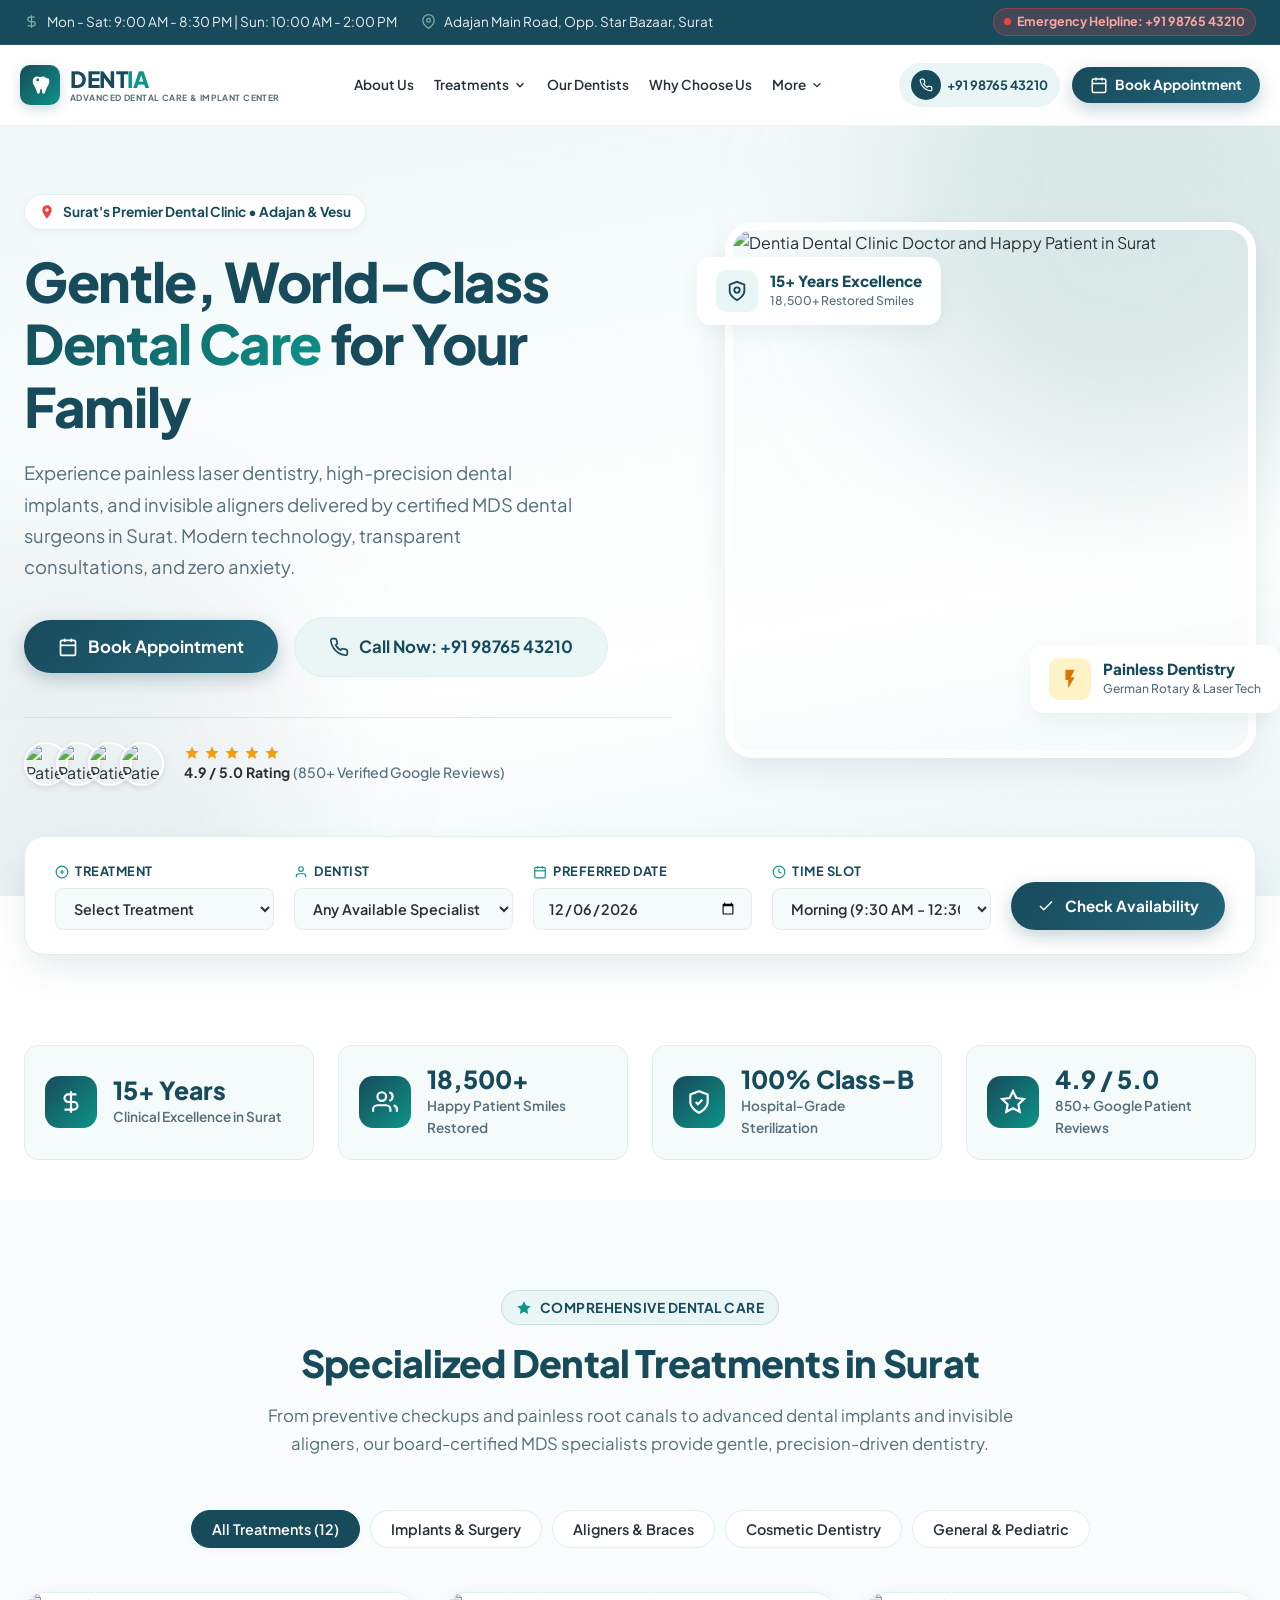
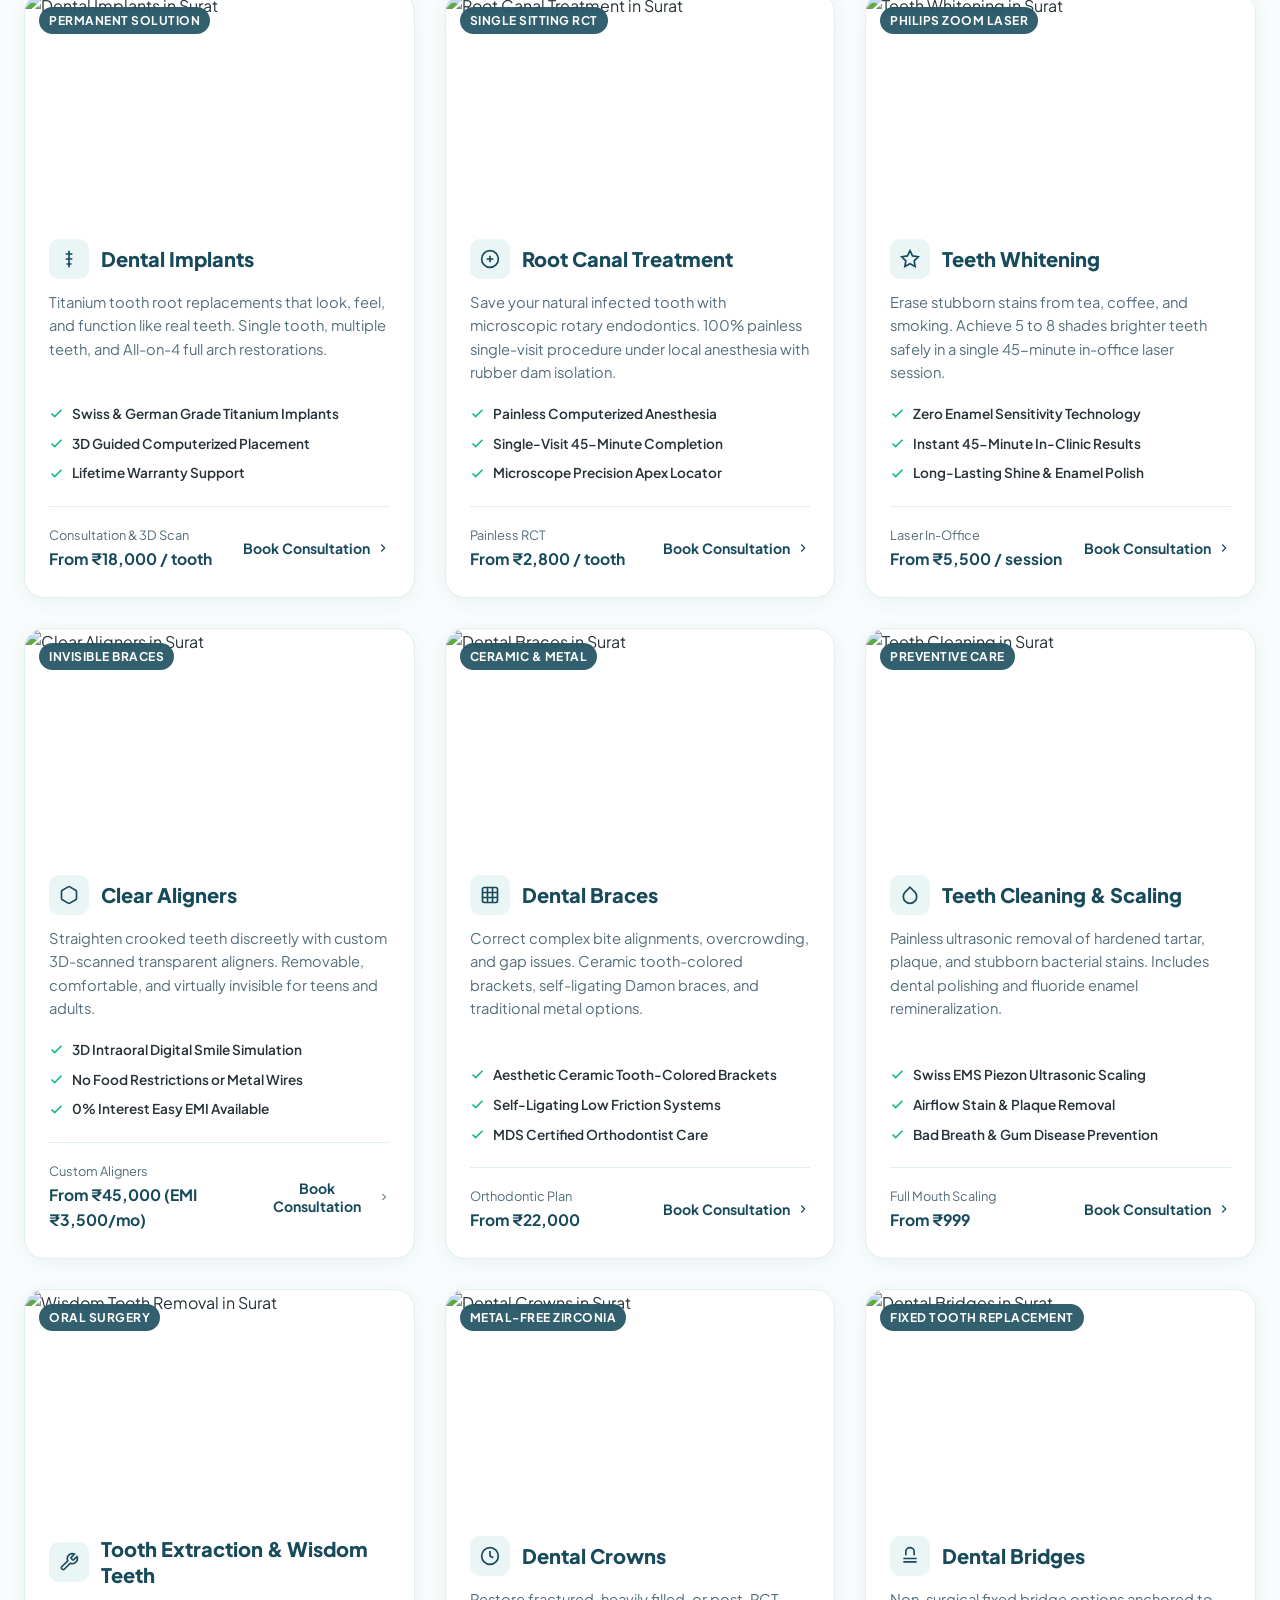
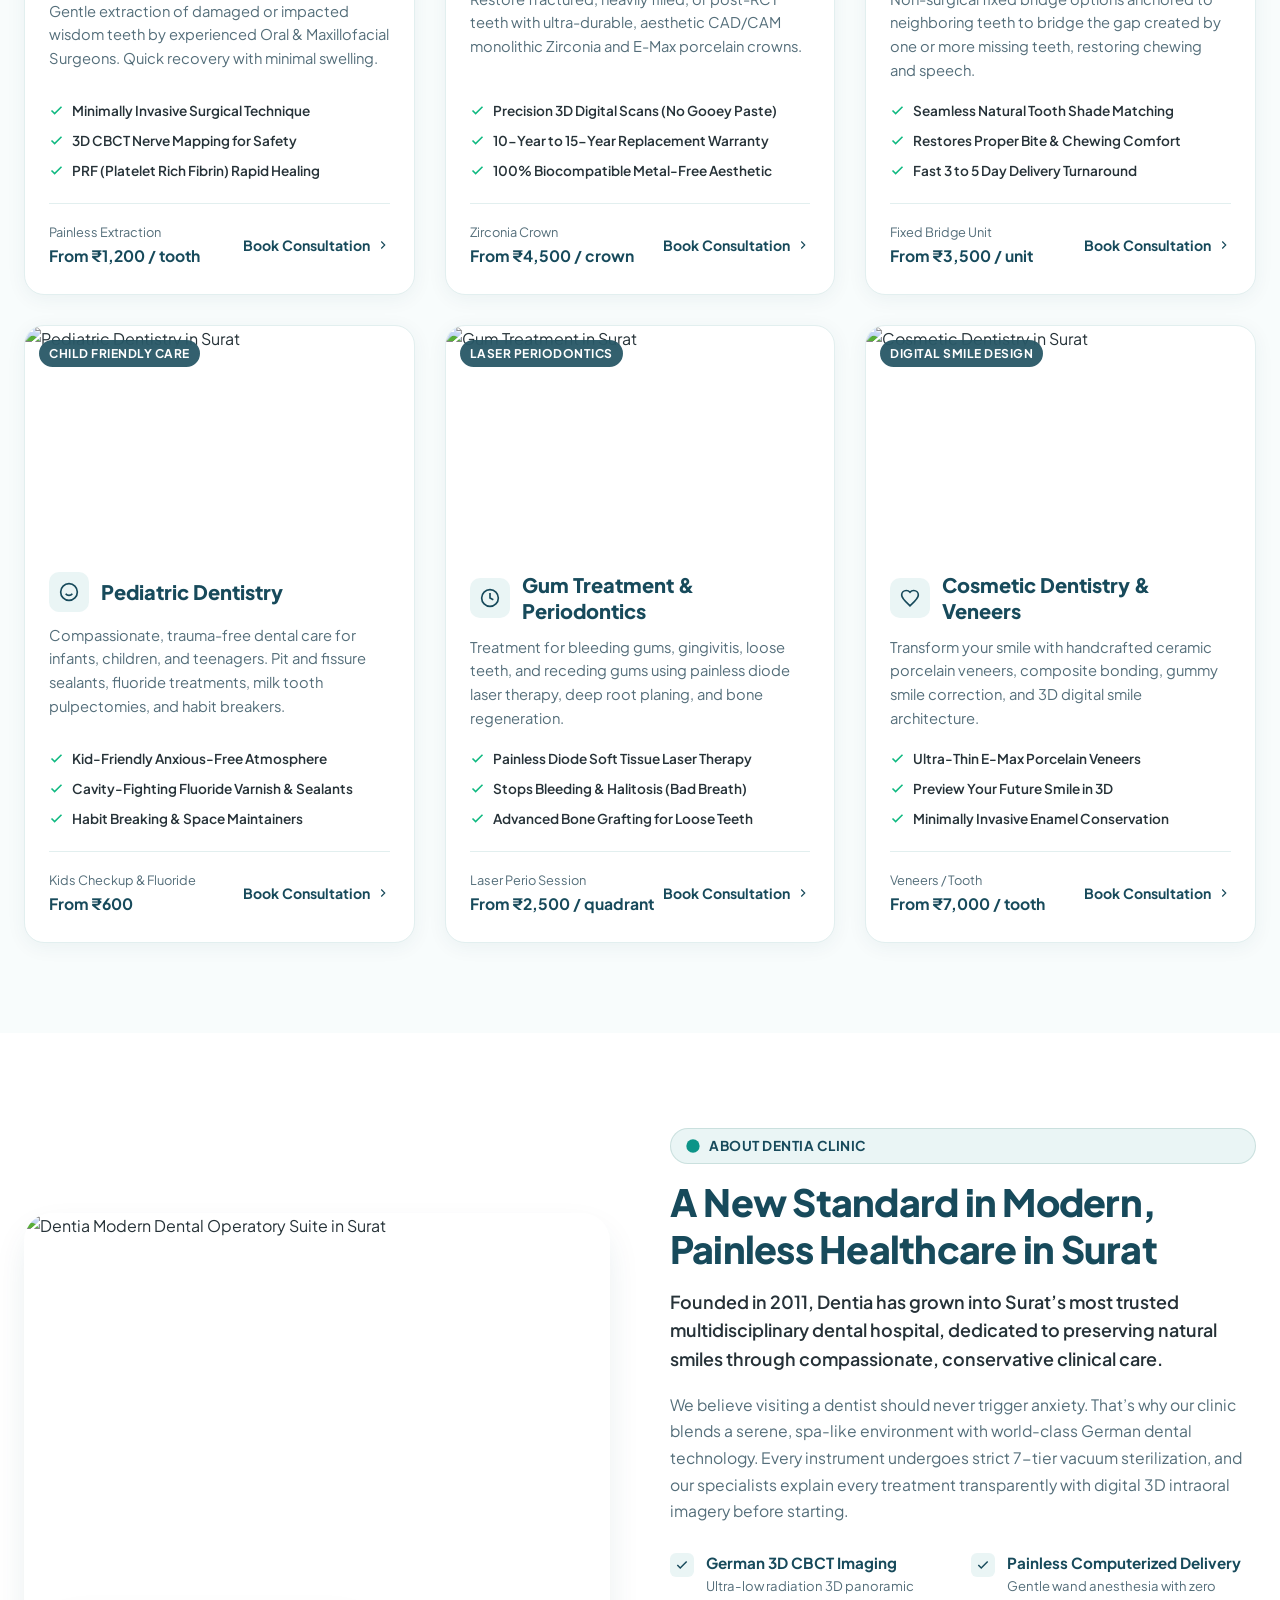
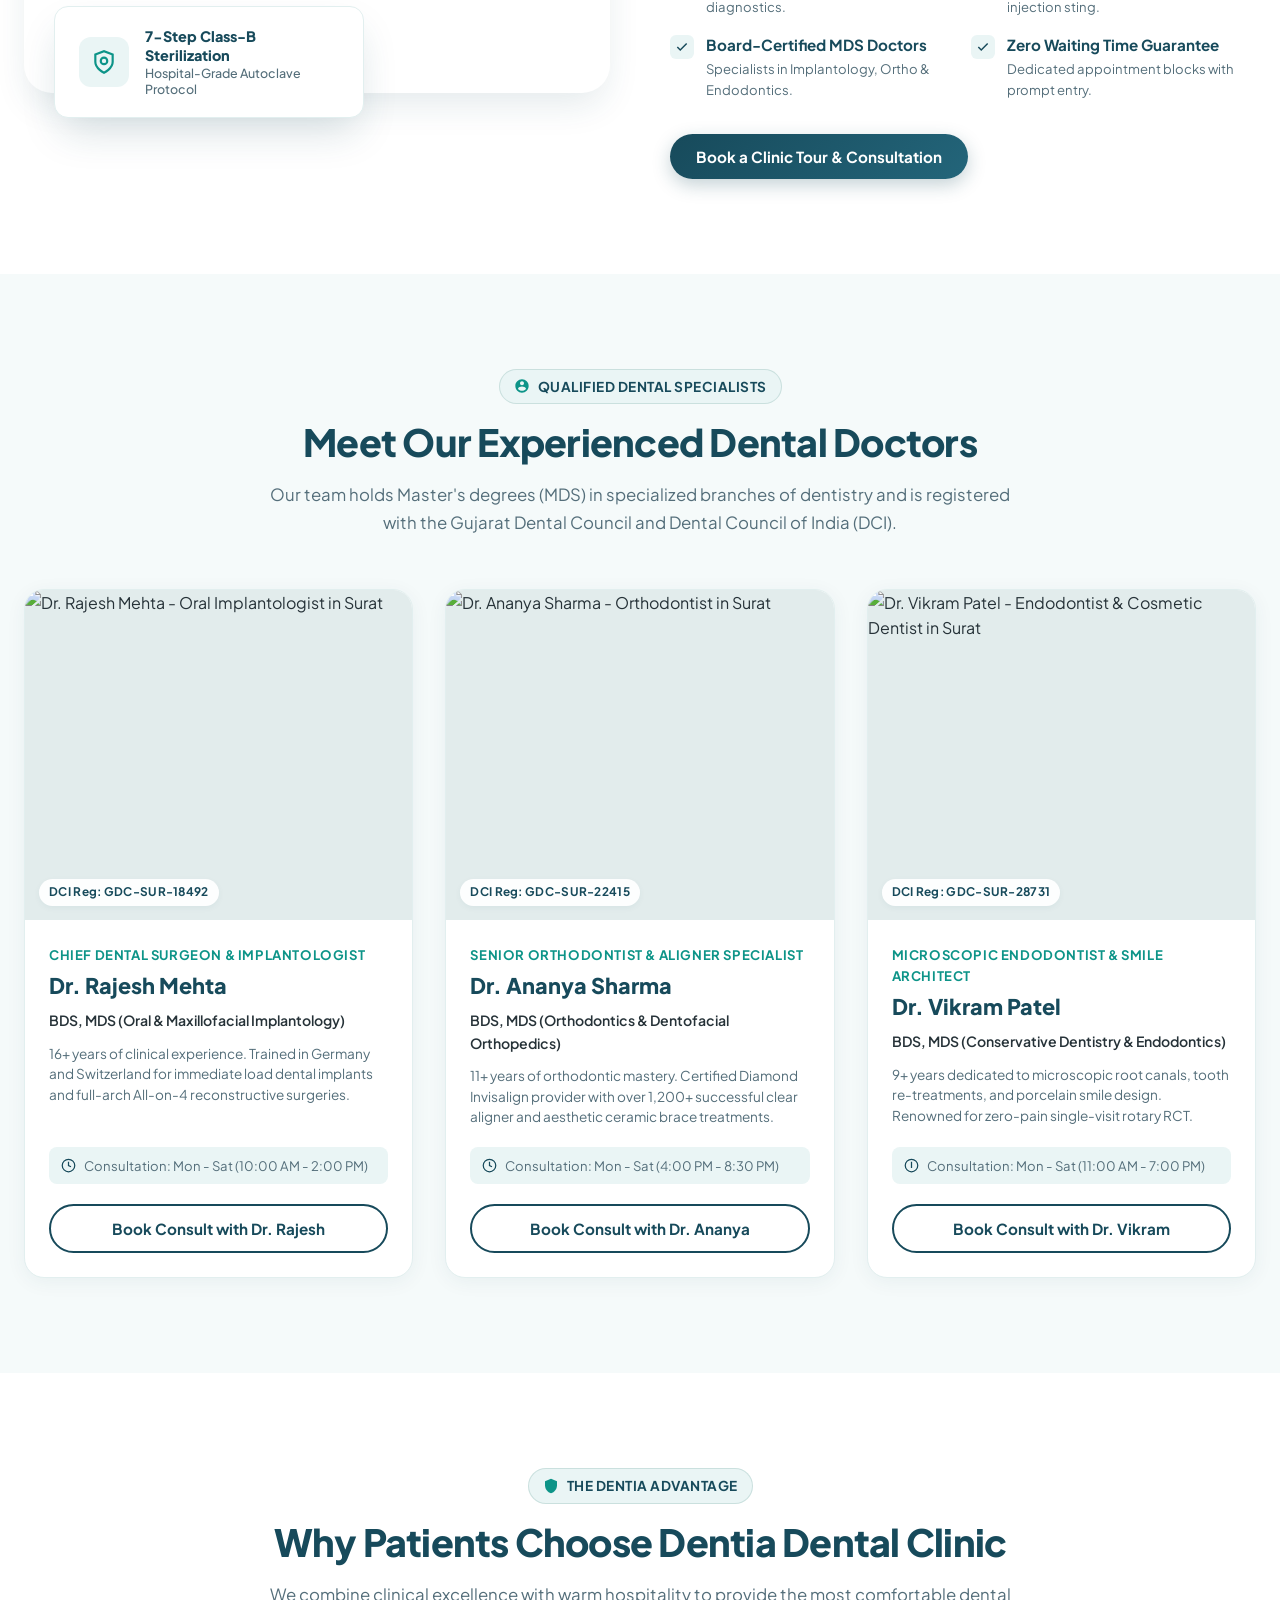
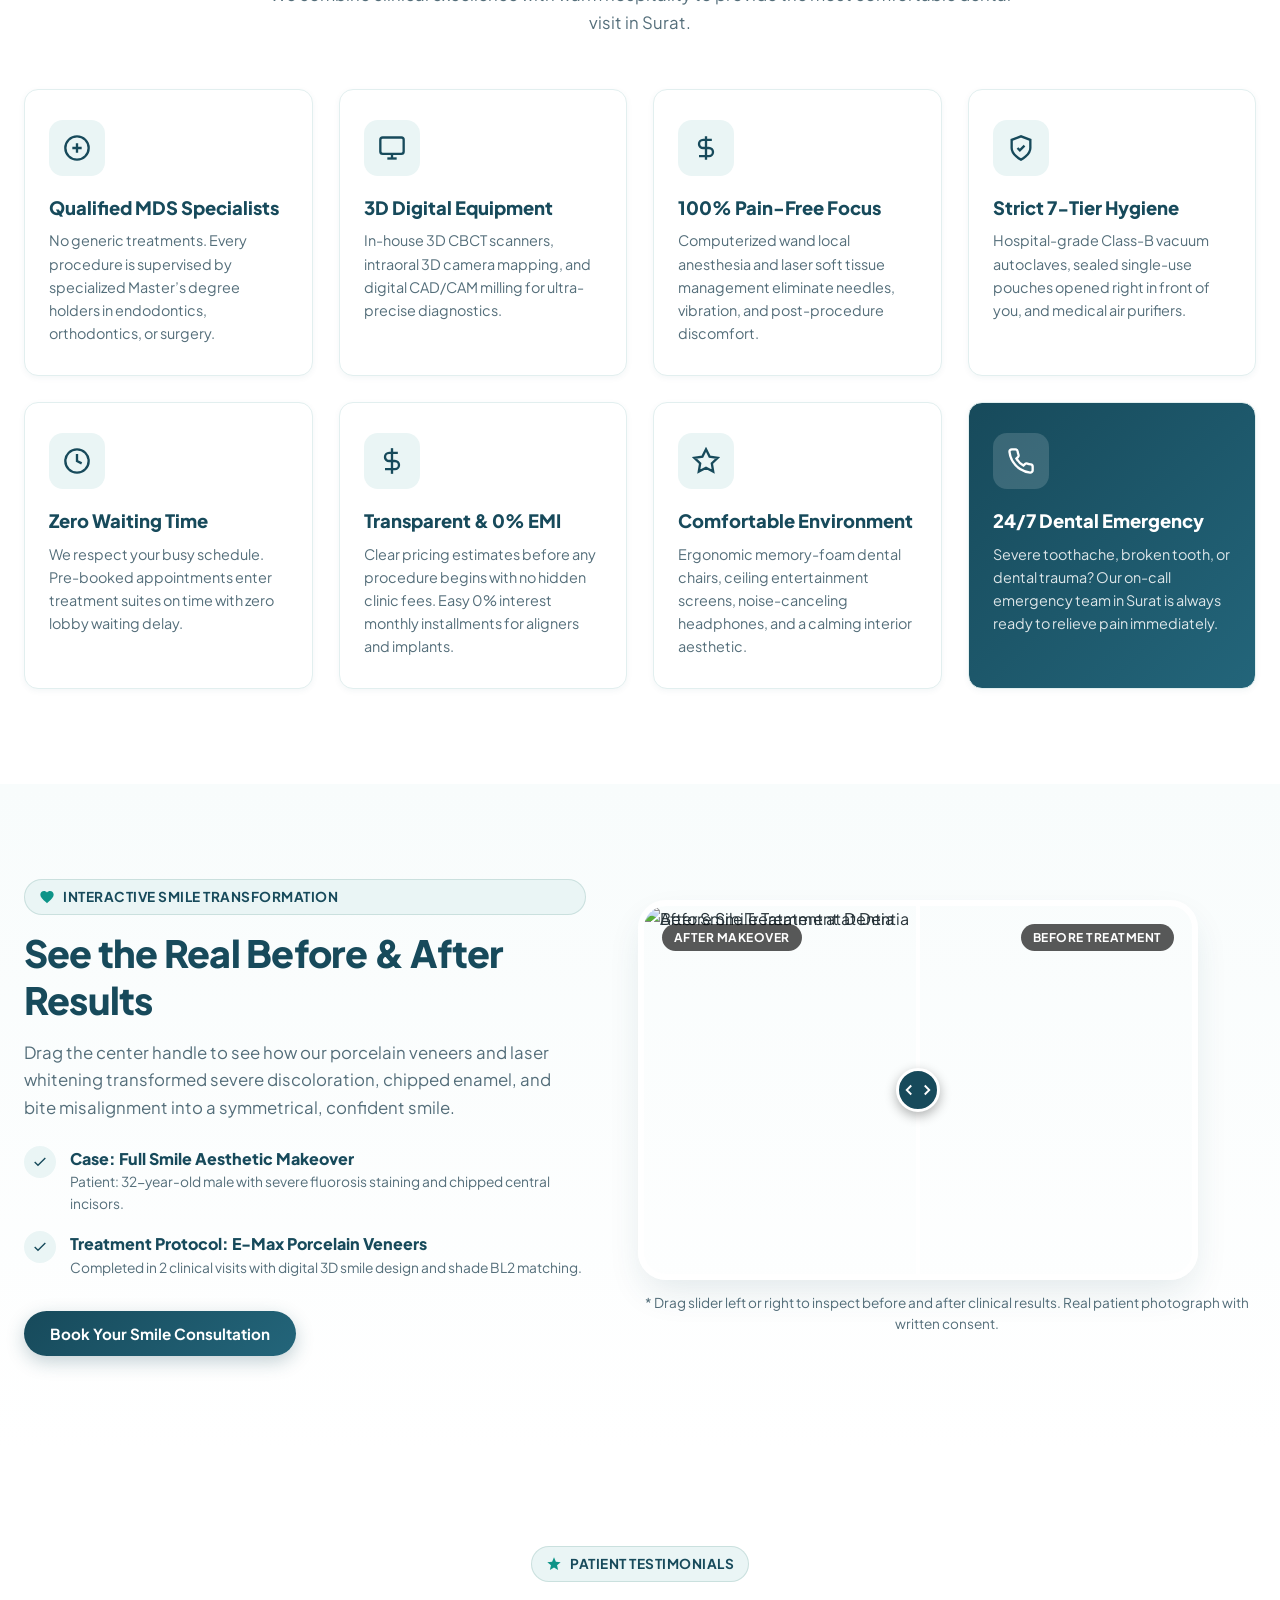
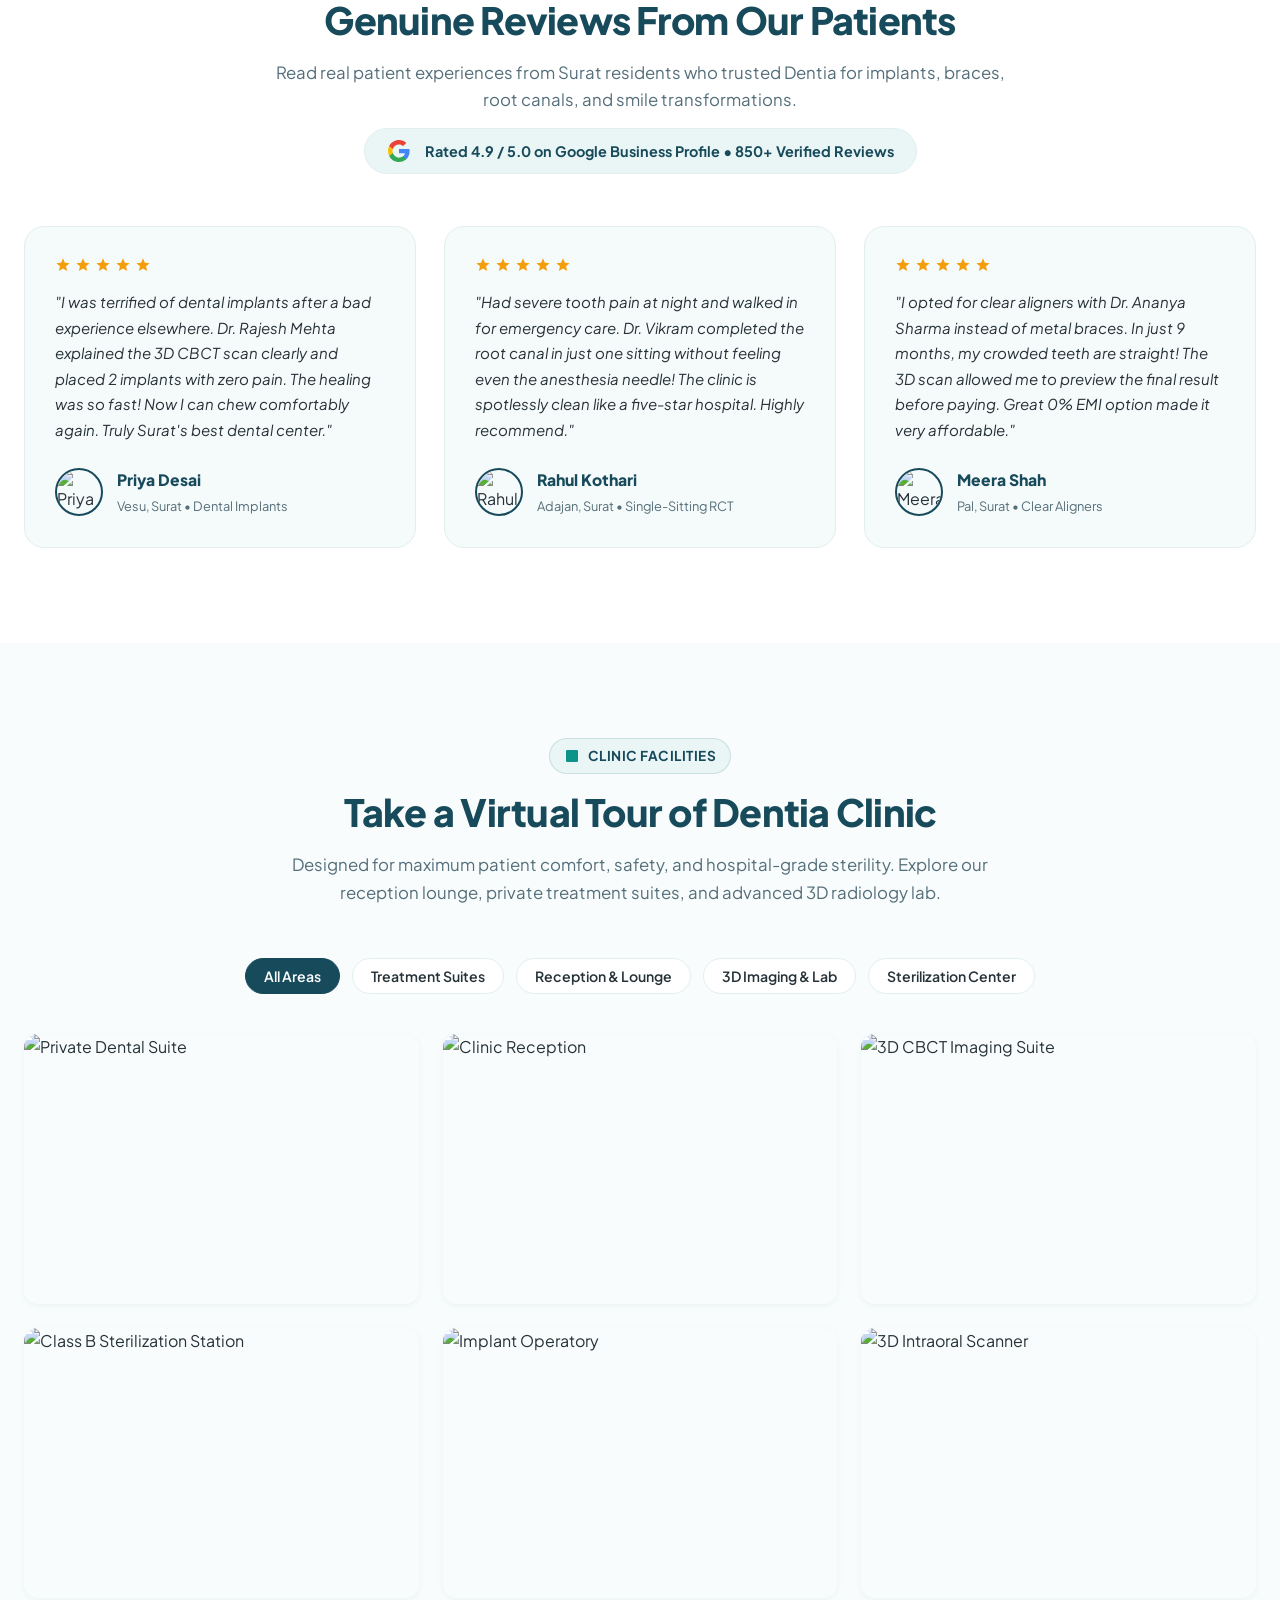
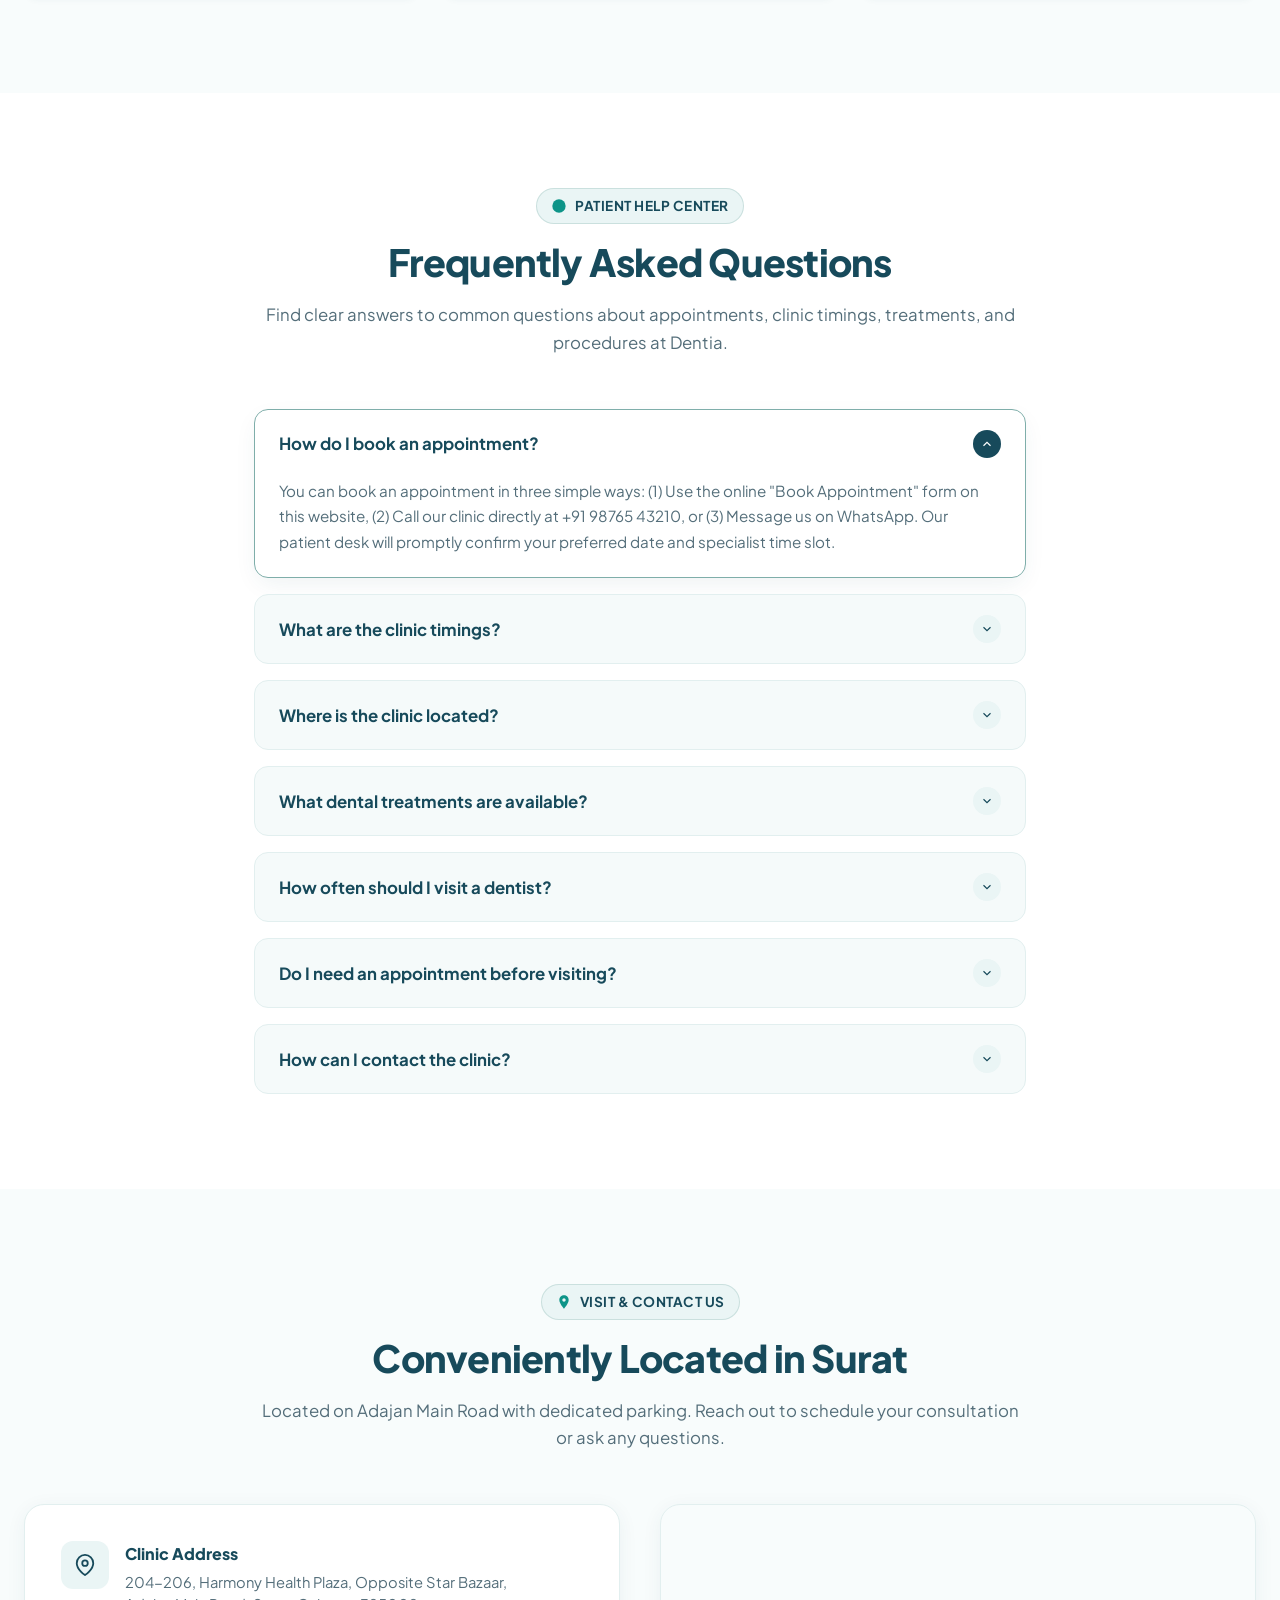
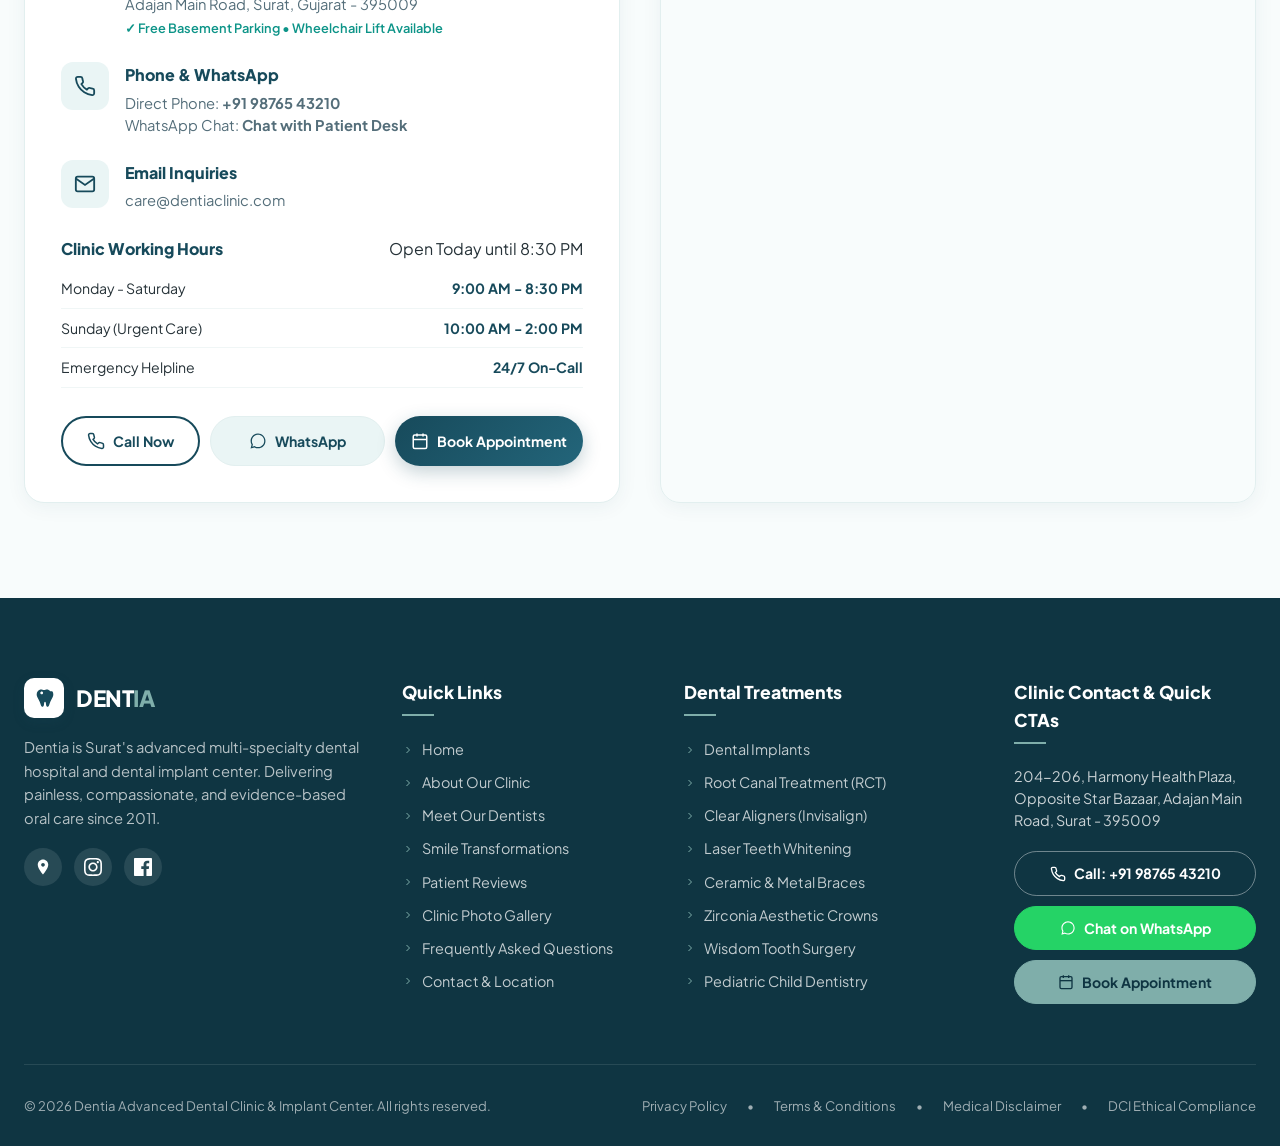
==== commit b276899a: "Optimize Contact section, Google Map, and footer CTAs (Call Now, WhatsApp, Book Appointment) for mob" ====
--- a/standalone.html
+++ b/standalone.html
@@ -28,7 +28,3657 @@
   <link href="https://fonts.googleapis.com/css2?family=Inter:wght@400;500;600;700&family=Plus+Jakarta+Sans:wght@500;600;700;800&display=swap" rel="stylesheet">
 
   <!-- Main Stylesheet -->
-  <link rel="stylesheet" href="styles.css?v=2">
+  <style>
+/* ==========================================================================
+   DENTIA - Modern Local Dental Clinic & Implant Center
+   Color Palette:
+   - Primary Deep Teal: #174A5B
+   - Muted Teal:        #7FAEAA
+   - Soft Aqua:         #EAF5F5
+   - Charcoal / Dark:   #263238
+   - Pure White:        #FFFFFF
+   - Accent Emerald:    #0D9488 / #10B981
+   - Text Muted:        #546E7A
+   ========================================================================== */
+
+:root {
+  --primary: #174A5B;
+  --primary-dark: #0f3542;
+  --primary-light: #23657a;
+  --secondary: #7FAEAA;
+  --secondary-light: #a4cbc6;
+  --soft-aqua: #EAF5F5;
+  --soft-aqua-light: #F5FAFA;
+  --charcoal: #263238;
+  --text-dark: #1E293B;
+  --text-muted: #546E7A;
+  --text-light: #94A3B8;
+  --white: #FFFFFF;
+  --accent-teal: #0D9488;
+  --accent-green: #10B981;
+  --accent-amber: #F59E0B;
+  --border-color: #E2EFEF;
+  --border-light: #F0F6F6;
+
+  /* Typography */
+  --font-main: 'Plus Jakarta Sans', -apple-system, BlinkMacSystemFont, 'Segoe UI', Roboto, sans-serif;
+  --font-heading: 'Plus Jakarta Sans', -apple-system, BlinkMacSystemFont, 'Segoe UI', Roboto, sans-serif;
+
+  /* Shadows */
+  --shadow-sm: 0 2px 6px rgba(23, 74, 91, 0.05);
+  --shadow-md: 0 8px 24px -4px rgba(23, 74, 91, 0.08);
+  --shadow-lg: 0 16px 36px -6px rgba(23, 74, 91, 0.12);
+  --shadow-hover: 0 20px 40px -8px rgba(23, 74, 91, 0.18);
+  --shadow-card: 0 4px 20px rgba(23, 74, 91, 0.06);
+
+  /* Transitions */
+  --transition-fast: 0.2s cubic-bezier(0.4, 0, 0.2, 1);
+  --transition-normal: 0.3s cubic-bezier(0.4, 0, 0.2, 1);
+  --transition-smooth: 0.4s cubic-bezier(0.16, 1, 0.3, 1);
+
+  /* Radii */
+  --radius-sm: 8px;
+  --radius-md: 14px;
+  --radius-lg: 20px;
+  --radius-xl: 28px;
+  --radius-full: 9999px;
+}
+
+/* Base & Reset */
+*, *::before, *::after {
+  box-sizing: border-box;
+  margin: 0;
+  padding: 0;
+}
+
+html {
+  scroll-behavior: smooth;
+  font-size: 16px;
+  -webkit-text-size-adjust: 100%;
+  overflow-x: hidden !important;
+  max-width: 100vw !important;
+  width: 100% !important;
+}
+
+body {
+  font-family: var(--font-main);
+  background-color: var(--white);
+  color: var(--charcoal);
+  line-height: 1.6;
+  overflow-x: hidden !important;
+  max-width: 100vw !important;
+  width: 100% !important;
+  position: relative;
+  -webkit-font-smoothing: antialiased;
+}
+
+img {
+  max-width: 100%;
+  height: auto;
+  display: block;
+}
+
+a {
+  color: inherit;
+  text-decoration: none;
+  transition: color var(--transition-fast);
+}
+
+ul {
+  list-style: none;
+}
+
+button, input, select, textarea {
+  font-family: inherit;
+  font-size: inherit;
+  outline: none;
+  border: none;
+}
+
+.container {
+  width: 100%;
+  max-width: 1280px;
+  margin: 0 auto;
+  padding: 0 24px;
+}
+
+/* ==========================================================================
+   Typography & Common UI Components
+   ========================================================================== */
+
+.badge-tag {
+  display: inline-flex;
+  align-items: center;
+  gap: 8px;
+  padding: 6px 14px;
+  background-color: var(--soft-aqua);
+  color: var(--primary);
+  font-size: 0.85rem;
+  font-weight: 700;
+  border-radius: var(--radius-full);
+  letter-spacing: 0.5px;
+  text-transform: uppercase;
+  border: 1px solid rgba(127, 174, 170, 0.3);
+}
+
+.badge-tag svg {
+  width: 16px;
+  height: 16px;
+  color: var(--accent-teal);
+}
+
+.section-header {
+  text-align: center;
+  max-width: 760px;
+  margin: 0 auto 52px;
+}
+
+.section-header.left-aligned {
+  text-align: left;
+  margin-left: 0;
+  margin-right: 0;
+}
+
+.section-title {
+  font-size: 2.35rem;
+  font-weight: 800;
+  color: var(--primary);
+  margin-top: 14px;
+  margin-bottom: 16px;
+  line-height: 1.25;
+  letter-spacing: -0.02em;
+}
+
+.section-subtitle {
+  font-size: 1.05rem;
+  color: var(--text-muted);
+  line-height: 1.65;
+}
+
+/* Buttons */
+.btn {
+  display: inline-flex;
+  align-items: center;
+  justify-content: center;
+  gap: 10px;
+  padding: 13px 26px;
+  font-size: 0.95rem;
+  font-weight: 700;
+  border-radius: var(--radius-full);
+  cursor: pointer;
+  transition: all var(--transition-normal);
+  text-align: center;
+  white-space: nowrap;
+}
+
+.btn-primary {
+  background: linear-gradient(135deg, var(--primary) 0%, var(--primary-light) 100%);
+  color: var(--white);
+  box-shadow: 0 6px 18px rgba(23, 74, 91, 0.25);
+}
+
+.btn-primary:hover {
+  background: linear-gradient(135deg, var(--primary-dark) 0%, var(--primary) 100%);
+  transform: translateY(-2px);
+  box-shadow: 0 10px 24px rgba(23, 74, 91, 0.32);
+  color: var(--white);
+}
+
+.btn-secondary {
+  background-color: var(--soft-aqua);
+  color: var(--primary);
+  border: 1px solid var(--border-color);
+}
+
+.btn-secondary:hover {
+  background-color: #dbeeed;
+  color: var(--primary-dark);
+  transform: translateY(-2px);
+}
+
+.btn-outline {
+  background-color: transparent;
+  color: var(--primary);
+  border: 2px solid var(--primary);
+}
+
+.btn-outline:hover {
+  background-color: var(--primary);
+  color: var(--white);
+  transform: translateY(-2px);
+}
+
+.btn-white {
+  background-color: var(--white);
+  color: var(--primary);
+  box-shadow: var(--shadow-md);
+}
+
+.btn-white:hover {
+  background-color: var(--soft-aqua-light);
+  transform: translateY(-2px);
+  box-shadow: var(--shadow-lg);
+}
+
+.btn-sm {
+  padding: 8px 18px;
+  font-size: 0.85rem;
+}
+
+.btn-lg {
+  padding: 16px 34px;
+  font-size: 1.05rem;
+}
+
+/* ==========================================================================
+   1. Top Utility Header & Navigation (Section 3.1)
+   ========================================================================== */
+
+.top-bar {
+  background-color: var(--primary);
+  color: rgba(255, 255, 255, 0.9);
+  font-size: 0.85rem;
+  padding: 8px 0;
+  border-bottom: 1px solid rgba(255, 255, 255, 0.1);
+}
+
+.top-bar-container {
+  display: flex;
+  justify-content: space-between;
+  align-items: center;
+  gap: 16px;
+  max-width: 1320px;
+  margin: 0 auto;
+  padding: 0 24px;
+  box-sizing: border-box;
+}
+
+.top-bar-left, .top-bar-right {
+  display: flex;
+  align-items: center;
+  gap: 24px;
+}
+
+.top-info-item {
+  display: inline-flex;
+  align-items: center;
+  gap: 8px;
+}
+
+.top-info-item svg {
+  width: 15px;
+  height: 15px;
+  color: var(--secondary);
+}
+
+.top-emergency-badge {
+  background-color: rgba(239, 68, 68, 0.2);
+  color: #fca5a5;
+  border: 1px solid rgba(239, 68, 68, 0.4);
+  padding: 3px 10px;
+  border-radius: var(--radius-full);
+  font-weight: 700;
+  display: inline-flex;
+  align-items: center;
+  gap: 6px;
+  font-size: 0.78rem;
+}
+
+.top-emergency-badge .pulse-dot {
+  width: 7px;
+  height: 7px;
+  background-color: #ef4444;
+  border-radius: 50%;
+  animation: pulse 1.8s infinite;
+}
+
+@keyframes pulse {
+  0% { transform: scale(0.95); box-shadow: 0 0 0 0 rgba(239, 68, 68, 0.7); }
+  70% { transform: scale(1.15); box-shadow: 0 0 0 7px rgba(239, 68, 68, 0); }
+  100% { transform: scale(0.95); box-shadow: 0 0 0 0 rgba(239, 68, 68, 0); }
+}
+
+/* Main Navbar */
+.site-header {
+  position: sticky;
+  top: 0;
+  left: 0;
+  width: 100%;
+  background-color: rgba(255, 255, 255, 0.98);
+  backdrop-filter: blur(12px);
+  -webkit-backdrop-filter: blur(12px);
+  z-index: 1000;
+  border-bottom: 1px solid var(--border-light);
+  transition: all var(--transition-normal);
+}
+
+.site-header.scrolled {
+  box-shadow: 0 6px 20px rgba(23, 74, 91, 0.08);
+  padding: 0;
+}
+
+.nav-container {
+  display: flex;
+  align-items: center;
+  justify-content: space-between;
+  height: 80px;
+  width: 100%;
+  max-width: 1380px;
+  margin: 0 auto;
+  padding: 0 20px;
+  box-sizing: border-box;
+  flex-wrap: nowrap !important;
+}
+
+.site-header.scrolled .nav-container {
+  height: 76px;
+}
+
+/* Brand Logo - Fixed Height, Vertically Centered, No Wrap */
+.brand-logo {
+  display: flex;
+  align-items: center;
+  gap: 10px;
+  flex-shrink: 0 !important;
+  white-space: nowrap !important;
+  text-decoration: none;
+  cursor: pointer;
+  user-select: none;
+  height: 48px;
+  transition: transform var(--transition-fast), opacity var(--transition-fast);
+}
+
+.brand-logo:hover {
+  transform: translateY(-1px);
+  opacity: 0.95;
+}
+
+.brand-icon-box {
+  width: 40px;
+  height: 40px;
+  background: linear-gradient(135deg, var(--primary) 0%, var(--accent-teal) 100%);
+  border-radius: 10px;
+  display: flex;
+  align-items: center;
+  justify-content: center;
+  color: var(--white);
+  flex-shrink: 0 !important;
+  box-shadow: 0 4px 12px rgba(23, 74, 91, 0.2);
+}
+
+.brand-icon-box svg {
+  width: 22px;
+  height: 22px;
+}
+
+.brand-info {
+  display: flex;
+  flex-direction: column;
+  justify-content: center;
+  white-space: nowrap !important;
+  flex-shrink: 0 !important;
+}
+
+.brand-name {
+  font-size: 1.4rem;
+  font-weight: 800;
+  color: var(--primary);
+  line-height: 1.1;
+  letter-spacing: -0.02em;
+  white-space: nowrap !important;
+}
+
+.brand-name span {
+  color: var(--accent-teal);
+}
+
+.brand-tagline {
+  font-size: 8.5px;
+  font-weight: 700;
+  color: var(--text-muted);
+  text-transform: uppercase;
+  letter-spacing: 0.05em;
+  margin-top: 2px;
+  white-space: nowrap !important;
+  line-height: 1.2;
+}
+
+/* Navigation Links - Single Row, No Wrapping */
+.nav-menu {
+  display: flex;
+  flex-direction: row;
+  flex-wrap: nowrap !important;
+  align-items: center;
+  gap: 16px;
+  margin: 0 auto;
+  padding: 0 8px;
+  list-style: none;
+  flex-shrink: 0 !important;
+}
+
+.nav-item {
+  position: relative;
+  white-space: nowrap !important;
+  flex-shrink: 0 !important;
+  display: inline-flex;
+  align-items: center;
+}
+
+.nav-link {
+  font-size: 0.85rem;
+  font-weight: 600;
+  color: var(--charcoal);
+  padding: 6px 2px;
+  display: inline-flex;
+  align-items: center;
+  gap: 4px;
+  position: relative;
+  white-space: nowrap !important;
+  flex-shrink: 0 !important;
+  background: none;
+  cursor: pointer;
+  border: none;
+  font-family: inherit;
+  transition: color var(--transition-fast);
+}
+
+.nav-link * {
+  white-space: nowrap !important;
+}
+
+.nav-link:hover, .nav-link:focus, .nav-link.active {
+  color: var(--primary);
+  outline: none;
+}
+
+.nav-link::after {
+  content: '';
+  position: absolute;
+  bottom: 2px;
+  left: 0;
+  width: 0;
+  height: 2px;
+  background-color: var(--accent-teal);
+  transition: width var(--transition-fast);
+  border-radius: 2px;
+}
+
+.nav-link:hover::after, .nav-link:focus::after, .nav-link.active::after {
+  width: 100%;
+}
+
+/* Dropdown Chevron */
+.dropdown-chevron {
+  width: 14px;
+  height: 14px;
+  transition: transform var(--transition-fast);
+  color: currentColor;
+}
+
+.nav-item:hover .dropdown-chevron,
+.nav-item.open .dropdown-chevron,
+.nav-item.is-open .dropdown-chevron,
+.dropdown-toggle-btn[aria-expanded="true"] .dropdown-chevron {
+  transform: rotate(180deg);
+}
+
+/* Standard Dropdown Menu */
+.dropdown-menu {
+  position: absolute;
+  top: 100%;
+  left: -20px;
+  width: 290px;
+  background-color: var(--white);
+  border-radius: 12px;
+  box-shadow: 0 16px 36px -6px rgba(23, 74, 91, 0.16);
+  border: 1px solid var(--border-color);
+  padding: 12px;
+  display: none;
+  opacity: 0;
+  transform: translateY(10px);
+  transition: all var(--transition-normal);
+  z-index: 1010;
+}
+
+.dropdown-menu.dropdown-menu-right {
+  left: auto;
+  right: 0;
+}
+
+.nav-item:hover .dropdown-menu,
+.nav-item:focus-within .dropdown-menu,
+.nav-item.open .dropdown-menu,
+.nav-item.is-open .dropdown-menu {
+  display: block;
+  opacity: 1;
+  transform: translateY(0);
+}
+
+/* 2-Column Treatments Mega Dropdown */
+.dropdown-treatments-grid {
+  width: 580px;
+  max-width: 92vw;
+  padding: 16px;
+  left: -40px;
+}
+
+.treatments-grid-items {
+  display: grid;
+  grid-template-columns: repeat(2, 1fr);
+  gap: 8px 12px;
+}
+
+.treatment-item-link {
+  display: flex;
+  align-items: flex-start;
+  gap: 12px;
+  padding: 10px 12px;
+  border-radius: 8px;
+  color: var(--charcoal);
+  text-decoration: none;
+  transition: all var(--transition-fast);
+}
+
+.treatment-item-link:hover, .treatment-item-link:focus {
+  background-color: var(--soft-aqua);
+  color: var(--primary);
+  transform: translateX(3px);
+  outline: none;
+}
+
+.treatment-item-text {
+  display: flex;
+  flex-direction: column;
+}
+
+.treatment-item-title {
+  font-size: 0.9rem;
+  font-weight: 700;
+  color: var(--primary);
+  line-height: 1.25;
+}
+
+.treatment-item-desc {
+  font-size: 0.76rem;
+  color: var(--text-muted);
+  line-height: 1.35;
+  margin-top: 2px;
+}
+
+.dropdown-footer {
+  margin-top: 14px;
+  padding-top: 12px;
+  border-top: 1px solid var(--border-color);
+  text-align: center;
+}
+
+.dropdown-footer-link {
+  font-size: 0.86rem;
+  font-weight: 700;
+  color: var(--accent-teal);
+  display: inline-flex;
+  align-items: center;
+  gap: 6px;
+  text-decoration: none;
+  transition: all var(--transition-fast);
+}
+
+.dropdown-footer-link:hover {
+  color: var(--primary);
+  transform: translateX(4px);
+}
+
+.dropdown-footer-link svg {
+  width: 14px;
+  height: 14px;
+}
+
+.dropdown-link {
+  display: flex;
+  align-items: center;
+  gap: 12px;
+  padding: 10px 12px;
+  border-radius: var(--radius-sm);
+  color: var(--charcoal);
+  font-size: 0.9rem;
+  font-weight: 600;
+  text-decoration: none;
+  transition: all var(--transition-fast);
+}
+
+.dropdown-link:hover, .dropdown-link:focus {
+  background-color: var(--soft-aqua);
+  color: var(--primary);
+  transform: translateX(4px);
+  outline: none;
+}
+
+.dropdown-icon {
+  width: 32px;
+  height: 32px;
+  background-color: var(--soft-aqua);
+  border-radius: 8px;
+  display: flex;
+  align-items: center;
+  justify-content: center;
+  color: var(--primary);
+  flex-shrink: 0;
+  margin-top: 2px;
+}
+
+.dropdown-icon svg {
+  width: 16px;
+  height: 16px;
+}
+
+/* Nav Action Wrapper - No Shrink, No Wrap */
+.nav-action-wrapper {
+  display: flex;
+  align-items: center;
+  gap: 12px;
+  flex-shrink: 0 !important;
+  flex-wrap: nowrap !important;
+}
+
+.nav-phone-btn {
+  display: inline-flex;
+  align-items: center;
+  gap: 6px;
+  padding: 7px 12px;
+  background-color: var(--soft-aqua);
+  border-radius: var(--radius-full);
+  color: var(--primary);
+  font-size: 0.80rem;
+  font-weight: 700;
+  white-space: nowrap !important;
+  flex-shrink: 0 !important;
+  text-decoration: none;
+  transition: all var(--transition-fast);
+}
+
+.nav-phone-btn * {
+  white-space: nowrap !important;
+}
+
+.nav-phone-btn:hover {
+  background-color: #d6ebea;
+  color: var(--primary-dark);
+}
+
+.nav-phone-number {
+  white-space: nowrap !important;
+}
+
+.nav-phone-icon {
+  width: 26px;
+  height: 26px;
+  border-radius: 50%;
+  background-color: var(--primary);
+  color: var(--white);
+  display: flex;
+  align-items: center;
+  justify-content: center;
+  flex-shrink: 0 !important;
+}
+
+.nav-phone-icon svg {
+  width: 13px;
+  height: 13px;
+}
+
+.nav-action-wrapper .btn-primary {
+  padding: 9px 18px !important;
+  font-size: 0.86rem !important;
+  gap: 7px !important;
+  white-space: nowrap !important;
+  flex-shrink: 0 !important;
+}
+
+.nav-phone-icon {
+  width: 30px;
+  height: 30px;
+  border-radius: 50%;
+  background-color: var(--primary);
+  color: var(--white);
+  display: flex;
+  align-items: center;
+  justify-content: center;
+}
+
+.nav-phone-icon svg {
+  width: 14px;
+  height: 14px;
+}
+
+/* Mobile Hamburger Button */
+.hamburger-btn {
+  display: none;
+  background: none;
+  cursor: pointer;
+  padding: 8px;
+  color: var(--primary);
+}
+
+.hamburger-btn svg {
+  width: 28px;
+  height: 28px;
+}
+
+/* Mobile Drawer */
+.mobile-drawer {
+  position: fixed;
+  top: 0;
+  right: -100%;
+  width: 82%;
+  max-width: 380px;
+  height: 100vh;
+  background-color: var(--white);
+  box-shadow: -8px 0 30px rgba(0, 0, 0, 0.15);
+  z-index: 2000;
+  padding: 24px;
+  display: flex;
+  flex-direction: column;
+  transition: right var(--transition-smooth);
+  overflow-y: auto;
+}
+
+.mobile-drawer.open {
+  right: 0;
+}
+
+.mobile-overlay {
+  position: fixed;
+  inset: 0;
+  background-color: rgba(0, 0, 0, 0.4);
+  backdrop-filter: blur(4px);
+  z-index: 1999;
+  opacity: 0;
+  visibility: hidden;
+  transition: all var(--transition-normal);
+}
+
+.mobile-overlay.visible {
+  opacity: 1;
+  visibility: visible;
+}
+
+.mobile-drawer-header {
+  display: flex;
+  justify-content: space-between;
+  align-items: center;
+  padding-bottom: 18px;
+  border-bottom: 1px solid var(--border-color);
+  margin-bottom: 20px;
+}
+
+.mobile-close-btn {
+  background: none;
+  color: var(--charcoal);
+  cursor: pointer;
+  padding: 6px;
+}
+
+.mobile-close-btn svg {
+  width: 24px;
+  height: 24px;
+}
+
+.mobile-nav-links {
+  display: flex;
+  flex-direction: column;
+  gap: 16px;
+  margin-bottom: 28px;
+}
+
+.mobile-nav-link {
+  font-size: 1.05rem;
+  font-weight: 600;
+  color: var(--charcoal);
+  padding: 6px 0;
+  display: flex;
+  align-items: center;
+  justify-content: space-between;
+}
+
+.mobile-nav-link:hover {
+  color: var(--primary);
+}
+
+/* Mobile Treatments Accordion */
+.mobile-accordion {
+  border: 1px solid var(--border-light);
+  border-radius: 10px;
+  overflow: hidden;
+  margin: 4px 0;
+  background-color: var(--soft-aqua-light);
+}
+
+.mobile-accordion-toggle {
+  width: 100%;
+  display: flex;
+  align-items: center;
+  justify-content: space-between;
+  padding: 12px 14px;
+  background: none;
+  border: none;
+  font-size: 1rem;
+  font-weight: 700;
+  color: var(--primary);
+  cursor: pointer;
+  font-family: inherit;
+  text-align: left;
+}
+
+.mobile-accordion-chevron {
+  width: 16px;
+  height: 16px;
+  color: var(--primary);
+  transition: transform var(--transition-fast);
+  flex-shrink: 0;
+}
+
+.mobile-accordion.is-expanded .mobile-accordion-chevron,
+.mobile-accordion-toggle[aria-expanded="true"] .mobile-accordion-chevron {
+  transform: rotate(180deg);
+}
+
+.mobile-accordion-panel {
+  max-height: 0;
+  overflow: hidden;
+  transition: max-height 0.35s ease;
+  background-color: var(--white);
+}
+
+.mobile-accordion.is-expanded .mobile-accordion-panel {
+  max-height: 900px;
+}
+
+.mobile-treatments-list {
+  display: flex;
+  flex-direction: column;
+  padding: 6px;
+  gap: 4px;
+}
+
+.mobile-treatment-item {
+  display: flex;
+  flex-direction: column;
+  padding: 8px 10px;
+  border-radius: 6px;
+  text-decoration: none;
+  transition: background-color var(--transition-fast);
+}
+
+.mobile-treatment-item:hover, .mobile-treatment-item:focus {
+  background-color: var(--soft-aqua);
+}
+
+.m-treatment-name {
+  font-size: 0.88rem;
+  font-weight: 700;
+  color: var(--primary);
+}
+
+.m-treatment-desc {
+  font-size: 0.74rem;
+  color: var(--text-muted);
+  margin-top: 2px;
+}
+
+.mobile-treatment-item.emergency-item {
+  background-color: rgba(239, 68, 68, 0.05);
+  border: 1px dashed rgba(239, 68, 68, 0.3);
+}
+
+/* ==========================================================================
+   2. Hero Section (Section 3.2)
+   ========================================================================== */
+
+.hero-section {
+  position: relative;
+  background: linear-gradient(170deg, #F0F8F8 0%, #FFFFFF 65%, #EAF5F5 100%);
+  padding: 68px 0 110px;
+  overflow: hidden;
+}
+
+.hero-bg-accent {
+  position: absolute;
+  border-radius: 50%;
+  filter: blur(80px);
+  z-index: 0;
+  pointer-events: none;
+}
+
+.hero-bg-accent-1 {
+  width: 500px;
+  height: 500px;
+  top: -150px;
+  right: -100px;
+  background-color: rgba(127, 174, 170, 0.25);
+}
+
+.hero-bg-accent-2 {
+  width: 450px;
+  height: 450px;
+  bottom: -100px;
+  left: -150px;
+  background-color: rgba(23, 74, 91, 0.08);
+}
+
+.hero-grid {
+  display: grid;
+  grid-template-columns: 1.1fr 0.9fr;
+  align-items: center;
+  gap: 52px;
+  position: relative;
+  z-index: 1;
+}
+
+.hero-location-pill {
+  display: inline-flex;
+  align-items: center;
+  gap: 8px;
+  padding: 6px 14px;
+  background-color: var(--white);
+  border: 1px solid var(--border-color);
+  border-radius: var(--radius-full);
+  font-size: 0.85rem;
+  font-weight: 700;
+  color: var(--primary);
+  margin-bottom: 20px;
+  box-shadow: var(--shadow-sm);
+}
+
+.hero-location-pill svg {
+  color: #ef4444;
+  width: 16px;
+  height: 16px;
+}
+
+.hero-headline {
+  font-size: 3.4rem;
+  font-weight: 800;
+  color: var(--primary);
+  line-height: 1.15;
+  letter-spacing: -0.025em;
+  margin-bottom: 20px;
+}
+
+.hero-headline .highlight {
+  background: linear-gradient(135deg, var(--primary) 0%, var(--accent-teal) 100%);
+  -webkit-background-clip: text;
+  -webkit-text-fill-color: transparent;
+}
+
+.hero-intro {
+  font-size: 1.15rem;
+  color: var(--text-muted);
+  line-height: 1.7;
+  margin-bottom: 34px;
+  max-width: 560px;
+}
+
+.hero-cta-group {
+  display: flex;
+  align-items: center;
+  flex-wrap: wrap;
+  gap: 16px;
+  margin-bottom: 40px;
+}
+
+.hero-social-proof {
+  display: flex;
+  align-items: center;
+  gap: 20px;
+  padding-top: 24px;
+  border-top: 1px solid rgba(23, 74, 91, 0.1);
+}
+
+.patient-avatars {
+  display: flex;
+  align-items: center;
+}
+
+.patient-avatar {
+  width: 44px;
+  height: 44px;
+  border-radius: 50%;
+  border: 2px solid var(--white);
+  margin-left: -12px;
+  object-fit: cover;
+  box-shadow: 0 2px 6px rgba(0, 0, 0, 0.1);
+}
+
+.patient-avatar:first-child {
+  margin-left: 0;
+}
+
+.proof-details {
+  display: flex;
+  flex-direction: column;
+}
+
+.proof-rating {
+  display: flex;
+  align-items: center;
+  gap: 4px;
+  color: #f59e0b;
+}
+
+.proof-rating svg {
+  width: 16px;
+  height: 16px;
+  fill: currentColor;
+}
+
+.proof-text {
+  font-size: 0.88rem;
+  font-weight: 700;
+  color: var(--charcoal);
+}
+
+.proof-text span {
+  font-weight: 500;
+  color: var(--text-muted);
+}
+
+/* Hero Media Visuals */
+.hero-media-wrapper {
+  position: relative;
+}
+
+.hero-image-card {
+  position: relative;
+  border-radius: var(--radius-xl);
+  overflow: hidden;
+  box-shadow: var(--shadow-lg);
+  border: 8px solid var(--white);
+}
+
+.hero-main-img {
+  width: 100%;
+  height: 520px;
+  object-fit: cover;
+  display: block;
+  transition: transform 0.6s ease;
+}
+
+.hero-image-card:hover .hero-main-img {
+  transform: scale(1.02);
+}
+
+/* Floating Badges */
+.floating-badge {
+  position: absolute;
+  background-color: rgba(255, 255, 255, 0.95);
+  backdrop-filter: blur(10px);
+  -webkit-backdrop-filter: blur(10px);
+  padding: 12px 18px;
+  border-radius: var(--radius-md);
+  box-shadow: var(--shadow-md);
+  border: 1px solid rgba(255, 255, 255, 0.8);
+  display: flex;
+  align-items: center;
+  gap: 12px;
+  z-index: 2;
+  animation: float 4s ease-in-out infinite alternate;
+}
+
+.floating-badge-1 {
+  top: 35px;
+  left: -28px;
+}
+
+.floating-badge-2 {
+  bottom: 45px;
+  right: -24px;
+  animation-delay: -2s;
+}
+
+@keyframes float {
+  0% { transform: translateY(0); }
+  100% { transform: translateY(-10px); }
+}
+
+.badge-icon-box {
+  width: 42px;
+  height: 42px;
+  border-radius: 10px;
+  display: flex;
+  align-items: center;
+  justify-content: center;
+  flex-shrink: 0;
+}
+
+.badge-icon-teal {
+  background-color: var(--soft-aqua);
+  color: var(--primary);
+}
+
+.badge-icon-amber {
+  background-color: #FEF3C7;
+  color: #D97706;
+}
+
+.badge-icon-box svg {
+  width: 22px;
+  height: 22px;
+}
+
+.badge-info-title {
+  font-size: 0.95rem;
+  font-weight: 800;
+  color: var(--primary);
+  line-height: 1.2;
+}
+
+.badge-info-sub {
+  font-size: 0.75rem;
+  color: var(--text-muted);
+  font-weight: 500;
+}
+
+/* ==========================================================================
+   Quick Appointment Bar (Dentia Signature Floating Bar)
+   ========================================================================== */
+
+.quick-booking-bar-wrapper {
+  margin-top: -60px;
+  position: relative;
+  z-index: 10;
+  margin-bottom: 50px;
+}
+
+.quick-booking-bar {
+  background-color: var(--white);
+  border-radius: var(--radius-lg);
+  padding: 24px 30px;
+  box-shadow: var(--shadow-lg);
+  border: 1px solid var(--border-color);
+  display: grid;
+  grid-template-columns: repeat(4, 1fr) auto;
+  gap: 20px;
+  align-items: center;
+}
+
+.booking-input-group {
+  display: flex;
+  flex-direction: column;
+  gap: 6px;
+}
+
+.booking-label {
+  font-size: 0.8rem;
+  font-weight: 700;
+  text-transform: uppercase;
+  color: var(--primary);
+  letter-spacing: 0.5px;
+  display: flex;
+  align-items: center;
+  gap: 6px;
+}
+
+.booking-label svg {
+  width: 14px;
+  height: 14px;
+  color: var(--accent-teal);
+}
+
+.booking-select, .booking-input {
+  width: 100%;
+  padding: 10px 14px;
+  background-color: var(--soft-aqua-light);
+  border: 1px solid var(--border-color);
+  border-radius: var(--radius-sm);
+  color: var(--charcoal);
+  font-size: 0.9rem;
+  font-weight: 600;
+  transition: border-color var(--transition-fast);
+  cursor: pointer;
+}
+
+.booking-select:focus, .booking-input:focus {
+  border-color: var(--primary);
+  background-color: var(--white);
+}
+
+/* ==========================================================================
+   3. Trust Indicators Bar (Section 3.3)
+   ========================================================================== */
+
+.trust-section {
+  padding: 40px 0;
+  background-color: var(--white);
+}
+
+.trust-grid {
+  display: grid;
+  grid-template-columns: repeat(4, 1fr);
+  gap: 24px;
+}
+
+.trust-item {
+  display: flex;
+  align-items: center;
+  gap: 16px;
+  padding: 20px;
+  background-color: var(--soft-aqua-light);
+  border-radius: var(--radius-md);
+  border: 1px solid var(--border-color);
+  transition: all var(--transition-normal);
+}
+
+.trust-item:hover {
+  transform: translateY(-4px);
+  box-shadow: var(--shadow-md);
+  border-color: var(--secondary);
+}
+
+.trust-icon-wrap {
+  width: 52px;
+  height: 52px;
+  background: linear-gradient(135deg, var(--primary) 0%, var(--accent-teal) 100%);
+  border-radius: 14px;
+  display: flex;
+  align-items: center;
+  justify-content: center;
+  color: var(--white);
+  flex-shrink: 0;
+}
+
+.trust-icon-wrap svg {
+  width: 26px;
+  height: 26px;
+}
+
+.trust-metric {
+  font-size: 1.55rem;
+  font-weight: 800;
+  color: var(--primary);
+  line-height: 1.1;
+}
+
+.trust-label {
+  font-size: 0.85rem;
+  color: var(--text-muted);
+  font-weight: 600;
+  margin-top: 2px;
+}
+
+/* ==========================================================================
+   4. Dental Services Section (Section 3.4)
+   ========================================================================== */
+
+.services-section {
+  padding: 90px 0;
+  background-color: #F8FCFC;
+}
+
+.services-filter-tabs {
+  display: flex;
+  justify-content: center;
+  flex-wrap: wrap;
+  gap: 10px;
+  margin-bottom: 44px;
+}
+
+.filter-tab {
+  padding: 9px 20px;
+  border-radius: var(--radius-full);
+  background-color: var(--white);
+  border: 1px solid var(--border-color);
+  color: var(--charcoal);
+  font-size: 0.9rem;
+  font-weight: 600;
+  cursor: pointer;
+  transition: all var(--transition-fast);
+}
+
+.filter-tab:hover, .filter-tab.active {
+  background-color: var(--primary);
+  color: var(--white);
+  border-color: var(--primary);
+  box-shadow: var(--shadow-sm);
+}
+
+.services-grid {
+  display: grid;
+  grid-template-columns: repeat(3, 1fr);
+  gap: 30px;
+}
+
+.service-card {
+  background-color: var(--white);
+  border-radius: var(--radius-lg);
+  overflow: hidden;
+  box-shadow: var(--shadow-card);
+  border: 1px solid var(--border-color);
+  display: flex;
+  flex-direction: column;
+  transition: all var(--transition-normal);
+  position: relative;
+}
+
+.service-card:hover {
+  transform: translateY(-8px);
+  box-shadow: var(--shadow-hover);
+  border-color: var(--secondary);
+}
+
+.service-card-image {
+  position: relative;
+  height: 220px;
+  overflow: hidden;
+}
+
+.service-card-image img {
+  width: 100%;
+  height: 100%;
+  object-fit: cover;
+  transition: transform 0.6s ease;
+}
+
+.service-card:hover .service-card-image img {
+  transform: scale(1.08);
+}
+
+.service-badge {
+  position: absolute;
+  top: 14px;
+  left: 14px;
+  background-color: rgba(23, 74, 91, 0.88);
+  color: var(--white);
+  font-size: 0.75rem;
+  font-weight: 700;
+  padding: 4px 10px;
+  border-radius: var(--radius-full);
+  backdrop-filter: blur(6px);
+  text-transform: uppercase;
+  letter-spacing: 0.5px;
+}
+
+.service-card-content {
+  padding: 26px 24px;
+  display: flex;
+  flex-direction: column;
+  flex-grow: 1;
+}
+
+.service-card-icon-title {
+  display: flex;
+  align-items: center;
+  gap: 12px;
+  margin-bottom: 12px;
+}
+
+.service-mini-icon {
+  width: 40px;
+  height: 40px;
+  background-color: var(--soft-aqua);
+  border-radius: 10px;
+  display: flex;
+  align-items: center;
+  justify-content: center;
+  color: var(--primary);
+  flex-shrink: 0;
+}
+
+.service-mini-icon svg {
+  width: 20px;
+  height: 20px;
+}
+
+.service-card-title {
+  font-size: 1.25rem;
+  font-weight: 800;
+  color: var(--primary);
+  line-height: 1.3;
+}
+
+.service-card-desc {
+  font-size: 0.92rem;
+  color: var(--text-muted);
+  line-height: 1.6;
+  margin-bottom: 18px;
+}
+
+.service-card-features {
+  display: flex;
+  flex-direction: column;
+  gap: 8px;
+  margin-bottom: 22px;
+  margin-top: auto;
+}
+
+.service-feature-item {
+  display: flex;
+  align-items: center;
+  gap: 8px;
+  font-size: 0.85rem;
+  font-weight: 600;
+  color: var(--charcoal);
+}
+
+.service-feature-item svg {
+  width: 15px;
+  height: 15px;
+  color: var(--accent-green);
+  flex-shrink: 0;
+}
+
+.service-card-footer {
+  display: flex;
+  align-items: center;
+  justify-content: space-between;
+  padding-top: 18px;
+  border-top: 1px solid var(--border-color);
+}
+
+.service-price-hint {
+  font-size: 0.8rem;
+  color: var(--text-muted);
+}
+
+.service-price-hint strong {
+  display: block;
+  font-size: 0.98rem;
+  color: var(--primary);
+}
+
+.service-card-btn {
+  font-size: 0.88rem;
+  font-weight: 700;
+  color: var(--primary);
+  display: flex;
+  align-items: center;
+  gap: 6px;
+  cursor: pointer;
+  background: none;
+}
+
+.service-card-btn:hover {
+  color: var(--accent-teal);
+}
+
+.service-card-btn svg {
+  width: 14px;
+  height: 14px;
+  transition: transform var(--transition-fast);
+}
+
+.service-card-btn:hover svg {
+  transform: translateX(4px);
+}
+
+/* ==========================================================================
+   5. About The Clinic (Section 3.5)
+   ========================================================================== */
+
+.about-section {
+  padding: 95px 0;
+  background-color: var(--white);
+}
+
+.about-grid {
+  display: grid;
+  grid-template-columns: 1fr 1fr;
+  align-items: center;
+  gap: 60px;
+}
+
+.about-visual-column {
+  position: relative;
+}
+
+.about-image-main {
+  width: 100%;
+  height: 480px;
+  object-fit: cover;
+  border-radius: var(--radius-xl);
+  box-shadow: var(--shadow-lg);
+}
+
+.about-floating-card {
+  position: absolute;
+  bottom: -25px;
+  left: 30px;
+  background-color: var(--white);
+  padding: 20px 24px;
+  border-radius: var(--radius-md);
+  box-shadow: var(--shadow-hover);
+  border: 1px solid var(--border-color);
+  display: flex;
+  align-items: center;
+  gap: 16px;
+  max-width: 310px;
+}
+
+.about-cert-icon {
+  width: 50px;
+  height: 50px;
+  background-color: var(--soft-aqua);
+  border-radius: 12px;
+  display: flex;
+  align-items: center;
+  justify-content: center;
+  color: var(--accent-teal);
+  flex-shrink: 0;
+}
+
+.about-cert-icon svg {
+  width: 26px;
+  height: 26px;
+}
+
+.about-cert-text {
+  font-size: 0.9rem;
+  font-weight: 800;
+  color: var(--primary);
+  line-height: 1.3;
+}
+
+.about-cert-text span {
+  font-size: 0.78rem;
+  font-weight: 500;
+  color: var(--text-muted);
+  display: block;
+}
+
+.about-content-column {
+  display: flex;
+  flex-direction: column;
+}
+
+.about-lead {
+  font-size: 1.12rem;
+  color: var(--charcoal);
+  font-weight: 600;
+  margin-bottom: 18px;
+  line-height: 1.6;
+}
+
+.about-body {
+  font-size: 0.98rem;
+  color: var(--text-muted);
+  line-height: 1.7;
+  margin-bottom: 26px;
+}
+
+.about-features-list {
+  display: grid;
+  grid-template-columns: 1fr 1fr;
+  gap: 16px;
+  margin-bottom: 34px;
+}
+
+.about-feature-box {
+  display: flex;
+  align-items: flex-start;
+  gap: 12px;
+}
+
+.about-feature-bullet {
+  width: 24px;
+  height: 24px;
+  background-color: var(--soft-aqua);
+  color: var(--primary);
+  border-radius: 6px;
+  display: flex;
+  align-items: center;
+  justify-content: center;
+  flex-shrink: 0;
+  margin-top: 2px;
+}
+
+.about-feature-bullet svg {
+  width: 14px;
+  height: 14px;
+}
+
+.about-feature-desc h4 {
+  font-size: 0.95rem;
+  font-weight: 700;
+  color: var(--primary);
+}
+
+.about-feature-desc p {
+  font-size: 0.82rem;
+  color: var(--text-muted);
+}
+
+/* ==========================================================================
+   6. Meet Our Dentists (Section 3.6)
+   ========================================================================== */
+
+.doctors-section {
+  padding: 95px 0;
+  background-color: var(--soft-aqua-light);
+}
+
+.doctors-grid {
+  display: grid;
+  grid-template-columns: repeat(3, 1fr);
+  gap: 32px;
+}
+
+.doctor-card {
+  background-color: var(--white);
+  border-radius: var(--radius-lg);
+  overflow: hidden;
+  box-shadow: var(--shadow-card);
+  border: 1px solid var(--border-color);
+  display: flex;
+  flex-direction: column;
+  transition: all var(--transition-normal);
+}
+
+.doctor-card:hover {
+  transform: translateY(-8px);
+  box-shadow: var(--shadow-hover);
+  border-color: var(--secondary);
+}
+
+.doctor-image-wrap {
+  position: relative;
+  height: 330px;
+  overflow: hidden;
+  background-color: #E2ECEC;
+}
+
+.doctor-image-wrap img {
+  width: 100%;
+  height: 100%;
+  object-fit: cover;
+  transition: transform 0.5s ease;
+}
+
+.doctor-card:hover .doctor-image-wrap img {
+  transform: scale(1.05);
+}
+
+.doctor-reg-badge {
+  position: absolute;
+  bottom: 14px;
+  left: 14px;
+  background-color: rgba(255, 255, 255, 0.95);
+  color: var(--primary);
+  font-size: 0.74rem;
+  font-weight: 700;
+  padding: 4px 10px;
+  border-radius: var(--radius-full);
+  box-shadow: var(--shadow-sm);
+  letter-spacing: 0.3px;
+}
+
+.doctor-info-wrap {
+  padding: 24px;
+  display: flex;
+  flex-direction: column;
+  flex-grow: 1;
+}
+
+.doctor-specialty {
+  font-size: 0.82rem;
+  font-weight: 700;
+  color: var(--accent-teal);
+  text-transform: uppercase;
+  letter-spacing: 0.6px;
+  margin-bottom: 4px;
+}
+
+.doctor-name {
+  font-size: 1.35rem;
+  font-weight: 800;
+  color: var(--primary);
+  margin-bottom: 6px;
+}
+
+.doctor-qualification {
+  font-size: 0.88rem;
+  font-weight: 600;
+  color: var(--charcoal);
+  margin-bottom: 12px;
+}
+
+.doctor-experience {
+  font-size: 0.85rem;
+  color: var(--text-muted);
+  line-height: 1.5;
+  margin-bottom: 20px;
+}
+
+.doctor-hours {
+  display: flex;
+  align-items: center;
+  gap: 8px;
+  font-size: 0.82rem;
+  color: var(--text-muted);
+  padding: 8px 12px;
+  background-color: var(--soft-aqua);
+  border-radius: var(--radius-sm);
+  margin-bottom: 20px;
+  margin-top: auto;
+}
+
+.doctor-hours svg {
+  width: 15px;
+  height: 15px;
+  color: var(--primary);
+}
+
+/* ==========================================================================
+   7. Why Choose Our Clinic (Section 3.7)
+   ========================================================================== */
+
+.why-us-section {
+  padding: 95px 0;
+  background-color: var(--white);
+}
+
+.why-us-grid {
+  display: grid;
+  grid-template-columns: repeat(4, 1fr);
+  gap: 26px;
+}
+
+.why-us-card {
+  padding: 30px 24px;
+  background-color: var(--white);
+  border-radius: var(--radius-md);
+  border: 1px solid var(--border-color);
+  box-shadow: var(--shadow-sm);
+  transition: all var(--transition-normal);
+  display: flex;
+  flex-direction: column;
+}
+
+.why-us-card:hover {
+  background-color: var(--soft-aqua-light);
+  transform: translateY(-6px);
+  border-color: var(--secondary);
+  box-shadow: var(--shadow-md);
+}
+
+.why-icon-wrap {
+  width: 56px;
+  height: 56px;
+  background-color: var(--soft-aqua);
+  border-radius: 14px;
+  display: flex;
+  align-items: center;
+  justify-content: center;
+  color: var(--primary);
+  margin-bottom: 20px;
+  transition: all var(--transition-fast);
+}
+
+.why-us-card:hover .why-icon-wrap {
+  background-color: var(--primary);
+  color: var(--white);
+}
+
+.why-icon-wrap svg {
+  width: 28px;
+  height: 28px;
+}
+
+.why-title {
+  font-size: 1.15rem;
+  font-weight: 800;
+  color: var(--primary);
+  margin-bottom: 10px;
+  line-height: 1.3;
+}
+
+.why-desc {
+  font-size: 0.9rem;
+  color: var(--text-muted);
+  line-height: 1.6;
+}
+
+/* ==========================================================================
+   8. Featured Treatments & Smile Transformation Slider (Section 3.8)
+   ========================================================================== */
+
+.transformation-section {
+  padding: 95px 0;
+  background: linear-gradient(180deg, #F8FCFC 0%, #FFFFFF 100%);
+}
+
+.transformation-grid {
+  display: grid;
+  grid-template-columns: 1fr 1.1fr;
+  align-items: center;
+  gap: 52px;
+}
+
+.transformation-content {
+  display: flex;
+  flex-direction: column;
+}
+
+.transform-specs {
+  display: flex;
+  flex-direction: column;
+  gap: 16px;
+  margin: 24px 0 32px;
+}
+
+.transform-spec-item {
+  display: flex;
+  align-items: flex-start;
+  gap: 14px;
+}
+
+.transform-spec-icon {
+  width: 32px;
+  height: 32px;
+  background-color: var(--soft-aqua);
+  color: var(--primary);
+  border-radius: 50%;
+  display: flex;
+  align-items: center;
+  justify-content: center;
+  flex-shrink: 0;
+}
+
+.transform-spec-icon svg {
+  width: 16px;
+  height: 16px;
+}
+
+.transform-spec-text h4 {
+  font-size: 1rem;
+  font-weight: 800;
+  color: var(--primary);
+}
+
+.transform-spec-text p {
+  font-size: 0.86rem;
+  color: var(--text-muted);
+}
+
+/* Interactive Before & After Slider */
+.slider-container {
+  position: relative;
+  width: 100%;
+  max-width: 560px;
+  height: 380px;
+  border-radius: var(--radius-xl);
+  overflow: hidden;
+  box-shadow: var(--shadow-lg);
+  border: 6px solid var(--white);
+  user-select: none;
+  touch-action: pan-y;
+}
+
+.slider-img {
+  position: absolute;
+  top: 0;
+  left: 0;
+  width: 100%;
+  height: 100%;
+  object-fit: cover;
+}
+
+.slider-img-before {
+  z-index: 1;
+}
+
+.slider-img-after-wrapper {
+  position: absolute;
+  top: 0;
+  left: 0;
+  width: 50%;
+  height: 100%;
+  overflow: hidden;
+  z-index: 2;
+  transition: width 0.05s ease-out;
+}
+
+.slider-img-after-wrapper .slider-img {
+  position: absolute;
+  top: 0;
+  left: 0;
+  height: 100%;
+  object-fit: cover;
+  max-width: none;
+}
+
+.slider-label {
+  position: absolute;
+  top: 18px;
+  padding: 4px 12px;
+  background-color: rgba(0, 0, 0, 0.65);
+  color: var(--white);
+  font-size: 0.75rem;
+  font-weight: 700;
+  border-radius: var(--radius-full);
+  letter-spacing: 0.5px;
+  text-transform: uppercase;
+}
+
+.slider-label.before-label {
+  right: 18px;
+  z-index: 3;
+}
+
+.slider-label.after-label {
+  left: 18px;
+  z-index: 3;
+}
+
+.slider-handle {
+  position: absolute;
+  top: 0;
+  bottom: 0;
+  left: 50%;
+  width: 4px;
+  background-color: var(--white);
+  z-index: 4;
+  cursor: ew-resize;
+  transform: translateX(-50%);
+}
+
+.slider-handle-circle {
+  position: absolute;
+  top: 50%;
+  left: 50%;
+  transform: translate(-50%, -50%);
+  width: 44px;
+  height: 44px;
+  background-color: var(--primary);
+  border: 3px solid var(--white);
+  border-radius: 50%;
+  display: flex;
+  align-items: center;
+  justify-content: center;
+  color: var(--white);
+  box-shadow: 0 4px 12px rgba(0, 0, 0, 0.3);
+}
+
+.slider-handle-circle svg {
+  width: 18px;
+  height: 18px;
+}
+
+/* ==========================================================================
+   9. Patient Testimonials (Section 3.9)
+   ========================================================================== */
+
+.testimonials-section {
+  padding: 95px 0;
+  background-color: var(--white);
+}
+
+.google-review-summary {
+  display: inline-flex;
+  align-items: center;
+  gap: 14px;
+  padding: 10px 22px;
+  background-color: var(--soft-aqua);
+  border-radius: var(--radius-full);
+  border: 1px solid var(--border-color);
+  margin-top: 14px;
+}
+
+.google-badge-icon {
+  width: 24px;
+  height: 24px;
+}
+
+.google-review-text {
+  font-size: 0.9rem;
+  font-weight: 700;
+  color: var(--primary);
+}
+
+.testimonials-grid {
+  display: grid;
+  grid-template-columns: repeat(3, 1fr);
+  gap: 28px;
+}
+
+.testimonial-card {
+  background-color: var(--soft-aqua-light);
+  border-radius: var(--radius-lg);
+  padding: 30px;
+  border: 1px solid var(--border-color);
+  display: flex;
+  flex-direction: column;
+  transition: all var(--transition-normal);
+}
+
+.testimonial-card:hover {
+  background-color: var(--white);
+  transform: translateY(-6px);
+  box-shadow: var(--shadow-md);
+  border-color: var(--secondary);
+}
+
+.testimonial-rating {
+  display: flex;
+  align-items: center;
+  gap: 4px;
+  color: #f59e0b;
+  margin-bottom: 16px;
+}
+
+.testimonial-rating svg {
+  width: 16px;
+  height: 16px;
+  fill: currentColor;
+}
+
+.testimonial-text {
+  font-size: 0.94rem;
+  color: var(--charcoal);
+  line-height: 1.7;
+  margin-bottom: 24px;
+  font-style: italic;
+  flex-grow: 1;
+}
+
+.testimonial-patient {
+  display: flex;
+  align-items: center;
+  gap: 14px;
+}
+
+.patient-thumb {
+  width: 48px;
+  height: 48px;
+  border-radius: 50%;
+  object-fit: cover;
+  border: 2px solid var(--primary);
+}
+
+.patient-info h4 {
+  font-size: 0.98rem;
+  font-weight: 800;
+  color: var(--primary);
+}
+
+.patient-info span {
+  font-size: 0.8rem;
+  color: var(--text-muted);
+}
+
+/* ==========================================================================
+   10. Clinic Facility & Gallery (Section 3.10)
+   ========================================================================== */
+
+.gallery-section {
+  padding: 95px 0;
+  background-color: #F8FCFC;
+}
+
+.gallery-tabs {
+  display: flex;
+  justify-content: center;
+  gap: 12px;
+  margin-bottom: 40px;
+  flex-wrap: wrap;
+}
+
+.gallery-tab {
+  padding: 8px 18px;
+  border-radius: var(--radius-full);
+  background-color: var(--white);
+  border: 1px solid var(--border-color);
+  font-size: 0.88rem;
+  font-weight: 600;
+  color: var(--charcoal);
+  cursor: pointer;
+  transition: all var(--transition-fast);
+}
+
+.gallery-tab:hover, .gallery-tab.active {
+  background-color: var(--primary);
+  color: var(--white);
+  border-color: var(--primary);
+}
+
+.gallery-grid {
+  display: grid;
+  grid-template-columns: repeat(3, 1fr);
+  gap: 24px;
+}
+
+.gallery-item {
+  position: relative;
+  height: 270px;
+  border-radius: var(--radius-md);
+  overflow: hidden;
+  box-shadow: var(--shadow-sm);
+  cursor: pointer;
+}
+
+.gallery-item img {
+  width: 100%;
+  height: 100%;
+  object-fit: cover;
+  transition: transform 0.6s ease;
+}
+
+.gallery-item:hover img {
+  transform: scale(1.08);
+}
+
+.gallery-overlay {
+  position: absolute;
+  inset: 0;
+  background: linear-gradient(180deg, transparent 40%, rgba(23, 74, 91, 0.9) 100%);
+  display: flex;
+  align-items: flex-end;
+  padding: 20px;
+  opacity: 0;
+  transition: opacity var(--transition-normal);
+}
+
+.gallery-item:hover .gallery-overlay {
+  opacity: 1;
+}
+
+.gallery-caption h4 {
+  font-size: 1.1rem;
+  font-weight: 800;
+  color: var(--white);
+}
+
+.gallery-caption p {
+  font-size: 0.82rem;
+  color: rgba(255, 255, 255, 0.85);
+}
+
+/* ==========================================================================
+   11. Frequently Asked Questions (Section 3.11)
+   ========================================================================== */
+
+.faq-section {
+  padding: 95px 0;
+  background-color: var(--white);
+}
+
+.faq-container {
+  max-width: 820px;
+  margin: 0 auto;
+}
+
+.faq-accordion {
+  display: flex;
+  flex-direction: column;
+  gap: 16px;
+}
+
+.faq-item {
+  background-color: var(--soft-aqua-light);
+  border-radius: var(--radius-md);
+  border: 1px solid var(--border-color);
+  overflow: hidden;
+  transition: all var(--transition-normal);
+}
+
+.faq-item.active {
+  background-color: var(--white);
+  border-color: var(--secondary);
+  box-shadow: var(--shadow-md);
+}
+
+.faq-question-btn {
+  width: 100%;
+  padding: 20px 24px;
+  background: none;
+  display: flex;
+  align-items: center;
+  justify-content: space-between;
+  text-align: left;
+  cursor: pointer;
+  font-size: 1.05rem;
+  font-weight: 700;
+  color: var(--primary);
+  gap: 16px;
+}
+
+.faq-icon {
+  width: 28px;
+  height: 28px;
+  background-color: var(--soft-aqua);
+  border-radius: 50%;
+  display: flex;
+  align-items: center;
+  justify-content: center;
+  color: var(--primary);
+  flex-shrink: 0;
+  transition: transform var(--transition-fast);
+}
+
+.faq-item.active .faq-icon {
+  transform: rotate(180deg);
+  background-color: var(--primary);
+  color: var(--white);
+}
+
+.faq-icon svg {
+  width: 14px;
+  height: 14px;
+}
+
+.faq-answer {
+  max-height: 0;
+  overflow: hidden;
+  transition: max-height 0.35s ease-out;
+  padding: 0 24px;
+}
+
+.faq-item.active .faq-answer {
+  max-height: 350px;
+  padding-bottom: 22px;
+}
+
+.faq-answer p {
+  font-size: 0.95rem;
+  color: var(--text-muted);
+  line-height: 1.7;
+}
+
+/* ==========================================================================
+   12. Location, Hours & Contact Section (Section 3.12)
+   ========================================================================== */
+
+.contact-section {
+  padding: 95px 0;
+  background-color: #F8FCFC;
+}
+
+.contact-grid {
+  display: grid;
+  grid-template-columns: 1fr 1fr;
+  gap: 40px;
+}
+
+.contact-card-box {
+  background-color: var(--white);
+  padding: 36px;
+  border-radius: var(--radius-lg);
+  box-shadow: var(--shadow-card);
+  border: 1px solid var(--border-color);
+  display: flex;
+  flex-direction: column;
+  gap: 24px;
+}
+
+.contact-info-block {
+  display: flex;
+  align-items: flex-start;
+  gap: 16px;
+}
+
+.contact-icon-bubble {
+  width: 48px;
+  height: 48px;
+  border-radius: 12px;
+  background-color: var(--soft-aqua);
+  color: var(--primary);
+  display: flex;
+  align-items: center;
+  justify-content: center;
+  flex-shrink: 0;
+}
+
+.contact-icon-bubble svg {
+  width: 22px;
+  height: 22px;
+}
+
+.contact-text h4 {
+  font-size: 1rem;
+  font-weight: 800;
+  color: var(--primary);
+  margin-bottom: 4px;
+}
+
+.contact-text p, .contact-text a {
+  font-size: 0.92rem;
+  color: var(--text-muted);
+  line-height: 1.5;
+}
+
+.contact-text a:hover {
+  color: var(--accent-teal);
+}
+
+.contact-address-features {
+  font-size: 0.8rem;
+  color: var(--accent-teal);
+  margin-top: 4px;
+  font-weight: 600;
+  line-height: 1.4;
+}
+
+.contact-timings-box {
+  width: 100%;
+}
+
+.timings-header-row {
+  display: flex;
+  justify-content: space-between;
+  align-items: center;
+  margin-bottom: 8px;
+  flex-wrap: wrap;
+  gap: 8px;
+}
+
+.timings-title {
+  font-size: 1rem;
+  font-weight: 800;
+  color: var(--primary);
+}
+
+.timings-table {
+  width: 100%;
+  border-collapse: collapse;
+  font-size: 0.88rem;
+  margin-top: 4px;
+}
+
+.timings-table tr {
+  border-bottom: 1px solid var(--border-light);
+}
+
+.timings-table td {
+  padding: 8px 0;
+  color: var(--charcoal);
+}
+
+.timings-table td:last-child {
+  text-align: right;
+  font-weight: 700;
+  color: var(--primary);
+  white-space: nowrap;
+}
+
+.timings-table .open-status {
+  display: inline-block;
+  padding: 3px 10px;
+  border-radius: var(--radius-full);
+  font-size: 0.75rem;
+  font-weight: 700;
+  background-color: #d1fae5;
+  color: #065f46;
+  white-space: nowrap;
+}
+
+/* Contact Action Group (Call Now, WhatsApp, Book Appointment) */
+.contact-cta-stack {
+  display: grid;
+  grid-template-columns: 1fr 1.25fr 1.35fr;
+  gap: 10px;
+  margin-top: 4px;
+  width: 100%;
+}
+
+.contact-cta-btn {
+  width: 100%;
+  padding: 12px 14px;
+  font-size: 0.88rem;
+  font-weight: 700;
+  display: inline-flex;
+  align-items: center;
+  justify-content: center;
+  gap: 8px;
+  border-radius: var(--radius-full);
+  text-decoration: none;
+  box-sizing: border-box;
+  white-space: nowrap;
+  transition: all var(--transition-normal);
+}
+
+.contact-cta-btn svg {
+  flex-shrink: 0;
+}
+
+.contact-map-wrapper {
+  border-radius: var(--radius-lg);
+  overflow: hidden;
+  box-shadow: var(--shadow-card);
+  border: 1px solid var(--border-color);
+  height: 100%;
+  min-height: 440px;
+  width: 100%;
+  box-sizing: border-box;
+}
+
+.contact-map-wrapper iframe {
+  width: 100%;
+  height: 100%;
+  min-height: 440px;
+  border: 0;
+  display: block;
+}
+
+/* ==========================================================================
+   13. Footer Section (Section 3.13)
+   ========================================================================== */
+
+.site-footer {
+  background-color: var(--primary-dark);
+  color: rgba(255, 255, 255, 0.8);
+  padding: 80px 0 30px;
+  font-size: 0.9rem;
+}
+
+.footer-grid {
+  display: grid;
+  grid-template-columns: 1.4fr 1fr 1.2fr 1fr;
+  gap: 40px;
+  margin-bottom: 60px;
+}
+
+.footer-brand {
+  display: flex;
+  flex-direction: column;
+  gap: 18px;
+}
+
+.footer-logo {
+  display: flex;
+  align-items: center;
+  gap: 12px;
+}
+
+.footer-logo .brand-icon-box {
+  background: var(--white);
+  color: var(--primary);
+}
+
+.footer-logo .brand-name {
+  color: var(--white);
+}
+
+.footer-desc {
+  font-size: 0.92rem;
+  line-height: 1.6;
+  color: rgba(255, 255, 255, 0.7);
+}
+
+.footer-social-links {
+  display: flex;
+  align-items: center;
+  gap: 12px;
+}
+
+.footer-social-link {
+  width: 38px;
+  height: 38px;
+  border-radius: 50%;
+  background-color: rgba(255, 255, 255, 0.1);
+  display: flex;
+  align-items: center;
+  justify-content: center;
+  color: var(--white);
+  transition: all var(--transition-fast);
+}
+
+.footer-social-link:hover {
+  background-color: var(--secondary);
+  color: var(--primary);
+  transform: translateY(-2px);
+}
+
+.footer-social-link svg {
+  width: 18px;
+  height: 18px;
+}
+
+.footer-heading {
+  font-size: 1.1rem;
+  font-weight: 800;
+  color: var(--white);
+  margin-bottom: 22px;
+  position: relative;
+  padding-bottom: 10px;
+}
+
+.footer-heading::after {
+  content: '';
+  position: absolute;
+  bottom: 0;
+  left: 0;
+  width: 32px;
+  height: 2px;
+  background-color: var(--secondary);
+}
+
+.footer-links-list {
+  display: flex;
+  flex-direction: column;
+  gap: 10px;
+}
+
+.footer-link-item a {
+  color: rgba(255, 255, 255, 0.75);
+  transition: color var(--transition-fast);
+  display: flex;
+  align-items: center;
+  gap: 8px;
+}
+
+.footer-link-item a:hover {
+  color: var(--secondary-light);
+  transform: translateX(4px);
+}
+
+.footer-link-item a svg {
+  width: 12px;
+  height: 12px;
+  color: var(--secondary);
+}
+
+/* Footer CTAs */
+.footer-cta-col {
+  display: flex;
+  flex-direction: column;
+}
+
+.footer-cta-stack {
+  display: flex;
+  flex-direction: column;
+  gap: 10px;
+  width: 100%;
+  margin-top: 8px;
+}
+
+.footer-cta-btn {
+  width: 100%;
+  min-height: 44px;
+  padding: 10px 16px;
+  font-size: 0.88rem;
+  font-weight: 700;
+  border-radius: var(--radius-full);
+  display: flex;
+  align-items: center;
+  justify-content: center;
+  gap: 8px;
+  text-decoration: none;
+  cursor: pointer;
+  transition: all var(--transition-normal);
+  box-sizing: border-box;
+}
+
+.footer-btn-call {
+  background-color: transparent;
+  color: var(--white);
+  border: 1.5px solid rgba(255, 255, 255, 0.4);
+}
+
+.footer-btn-call:hover {
+  background-color: rgba(255, 255, 255, 0.15);
+  border-color: var(--white);
+  color: var(--white);
+}
+
+.footer-btn-whatsapp {
+  background-color: #25D366;
+  color: var(--white);
+  border: 1.5px solid #25D366;
+}
+
+.footer-btn-whatsapp:hover {
+  background-color: #1ebe5d;
+  border-color: #1ebe5d;
+  color: var(--white);
+}
+
+.footer-btn-book {
+  background-color: var(--secondary);
+  color: var(--primary-dark);
+  border: 1.5px solid var(--secondary);
+}
+
+.footer-btn-book:hover {
+  background-color: var(--white);
+  border-color: var(--white);
+  color: var(--primary);
+}
+
+.footer-bottom {
+  padding-top: 30px;
+  border-top: 1px solid rgba(255, 255, 255, 0.1);
+  display: flex;
+  justify-content: space-between;
+  align-items: center;
+  flex-wrap: wrap;
+  gap: 16px;
+  font-size: 0.82rem;
+  color: rgba(255, 255, 255, 0.6);
+}
+
+.footer-legal-links {
+  display: flex;
+  align-items: center;
+  gap: 20px;
+}
+
+.footer-legal-links a:hover {
+  color: var(--white);
+}
+
+/* ==========================================================================
+   14. Interactive Appointment Booking Modal (Section 8)
+   ========================================================================== */
+
+.modal-backdrop {
+  position: fixed;
+  inset: 0;
+  background-color: rgba(15, 33, 40, 0.7);
+  backdrop-filter: blur(8px);
+  -webkit-backdrop-filter: blur(8px);
+  z-index: 3000;
+  display: flex;
+  align-items: center;
+  justify-content: center;
+  padding: 20px;
+  opacity: 0;
+  visibility: hidden;
+  transition: all var(--transition-normal);
+}
+
+.modal-backdrop.open {
+  opacity: 1;
+  visibility: visible;
+}
+
+.modal-box {
+  background-color: var(--white);
+  border-radius: var(--radius-xl);
+  max-width: 620px;
+  width: 100%;
+  max-height: 90vh;
+  overflow-y: auto;
+  box-shadow: 0 25px 60px rgba(0, 0, 0, 0.3);
+  position: relative;
+  transform: scale(0.92);
+  transition: transform var(--transition-smooth);
+}
+
+.modal-backdrop.open .modal-box {
+  transform: scale(1);
+}
+
+.modal-header {
+  padding: 24px 30px;
+  background-color: var(--soft-aqua);
+  border-bottom: 1px solid var(--border-color);
+  display: flex;
+  justify-content: space-between;
+  align-items: center;
+}
+
+.modal-title-group h3 {
+  font-size: 1.35rem;
+  font-weight: 800;
+  color: var(--primary);
+}
+
+.modal-title-group p {
+  font-size: 0.85rem;
+  color: var(--text-muted);
+}
+
+.modal-close-btn {
+  background: none;
+  cursor: pointer;
+  color: var(--charcoal);
+  padding: 6px;
+  border-radius: 50%;
+  transition: background-color var(--transition-fast);
+}
+
+.modal-close-btn:hover {
+  background-color: rgba(0, 0, 0, 0.05);
+}
+
+.modal-close-btn svg {
+  width: 22px;
+  height: 22px;
+}
+
+.modal-form {
+  padding: 30px;
+  display: flex;
+  flex-direction: column;
+  gap: 18px;
+}
+
+.form-row {
+  display: grid;
+  grid-template-columns: 1fr 1fr;
+  gap: 16px;
+}
+
+.form-group {
+  display: flex;
+  flex-direction: column;
+  gap: 6px;
+}
+
+.form-label {
+  font-size: 0.85rem;
+  font-weight: 700;
+  color: var(--primary);
+}
+
+.form-control {
+  padding: 11px 16px;
+  border: 1px solid var(--border-color);
+  border-radius: var(--radius-sm);
+  background-color: var(--soft-aqua-light);
+  color: var(--charcoal);
+  font-size: 0.92rem;
+  transition: all var(--transition-fast);
+}
+
+.form-control:focus {
+  border-color: var(--primary);
+  background-color: var(--white);
+  box-shadow: 0 0 0 3px rgba(23, 74, 91, 0.1);
+}
+
+textarea.form-control {
+  min-height: 80px;
+  resize: vertical;
+}
+
+.consent-checkbox-wrap {
+  display: flex;
+  align-items: flex-start;
+  gap: 10px;
+  font-size: 0.82rem;
+  color: var(--text-muted);
+  line-height: 1.4;
+  margin-top: 4px;
+}
+
+.consent-checkbox-wrap input {
+  margin-top: 3px;
+  accent-color: var(--primary);
+  cursor: pointer;
+}
+
+/* Confirmation Dialog */
+.booking-success-box {
+  text-align: center;
+  padding: 40px 30px;
+  display: none;
+}
+
+.booking-success-box.show {
+  display: flex;
+  flex-direction: column;
+  align-items: center;
+}
+
+.success-icon-wrap {
+  width: 70px;
+  height: 70px;
+  background-color: #d1fae5;
+  color: #059669;
+  border-radius: 50%;
+  display: flex;
+  align-items: center;
+  justify-content: center;
+  margin-bottom: 20px;
+}
+
+.success-icon-wrap svg {
+  width: 38px;
+  height: 38px;
+}
+
+.success-title {
+  font-size: 1.5rem;
+  font-weight: 800;
+  color: var(--primary);
+  margin-bottom: 10px;
+}
+
+.success-desc {
+  font-size: 0.95rem;
+  color: var(--text-muted);
+  line-height: 1.6;
+  max-width: 440px;
+  margin-bottom: 24px;
+}
+
+/* ==========================================================================
+   15. Mobile Sticky Bottom Action Bar (Section 14 & 15)
+   ========================================================================== */
+
+.mobile-bottom-bar {
+  display: none;
+  position: fixed;
+  bottom: 0;
+  left: 0;
+  width: 100%;
+  background-color: var(--white);
+  border-top: 1px solid var(--border-color);
+  padding: 8px 12px;
+  box-shadow: 0 -4px 16px rgba(0, 0, 0, 0.08);
+  z-index: 1500;
+}
+
+.mobile-bottom-actions {
+  display: grid;
+  grid-template-columns: 1fr 1fr 1.4fr;
+  gap: 8px;
+}
+
+.mobile-bar-btn {
+  display: flex;
+  align-items: center;
+  justify-content: center;
+  gap: 6px;
+  padding: 10px 8px;
+  border-radius: var(--radius-sm);
+  font-size: 0.85rem;
+  font-weight: 700;
+  text-align: center;
+}
+
+.mobile-bar-call {
+  background-color: var(--soft-aqua);
+  color: var(--primary);
+}
+
+.mobile-bar-wa {
+  background-color: #e6f7ec;
+  color: #047857;
+}
+
+.mobile-bar-book {
+  background: linear-gradient(135deg, var(--primary) 0%, var(--primary-light) 100%);
+  color: var(--white);
+}
+
+/* ==========================================================================
+   Comprehensive Responsive Breakpoints & Mobile Device Optimization
+   - Ultra-large & Desktop: >= 1280px
+   - Small Desktop / Laptop: 1024px - 1279px
+   - Tablet Landscape / Portrait: 768px - 1023px
+   - Mobile Phablets & Large Phones: 640px - 767px
+   - Standard Mobile Phones: 480px - 639px
+   - Compact Phones: 360px - 479px
+   - Ultra-compact Phones: < 360px
+   ========================================================================== */
+
+/* 1024px to 1279px: Compact Navbar to ensure perfect fit without wrapping */
+@media (min-width: 1024px) and (max-width: 1279px) {
+  .nav-menu {
+    gap: 14px !important;
+  }
+  .nav-link {
+    font-size: 0.84rem !important;
+    padding: 6px 2px !important;
+    white-space: nowrap !important;
+  }
+  .brand-name {
+    font-size: 1.32rem !important;
+  }
+  .brand-tagline {
+    font-size: 8.5px !important;
+    white-space: nowrap !important;
+  }
+  .nav-phone-btn {
+    padding: 7px 11px !important;
+    font-size: 0.78rem !important;
+    gap: 6px !important;
+    white-space: nowrap !important;
+  }
+  .nav-phone-icon {
+    width: 24px !important;
+    height: 24px !important;
+  }
+  .nav-action-wrapper {
+    gap: 10px !important;
+  }
+  .nav-action-wrapper .btn-primary {
+    padding: 8px 14px !important;
+    font-size: 0.82rem !important;
+    white-space: nowrap !important;
+  }
+  .services-grid {
+    grid-template-columns: repeat(3, 1fr) !important;
+    gap: 20px !important;
+  }
+}
+
+/* Under 1140px: Hide phone pill so nav items never feel cramped */
+@media (max-width: 1140px) {
+  .nav-phone-btn {
+    display: none !important;
+  }
+}
+
+/* < 1024px: Switch to hamburger menu, keep Book Appointment visible */
+@media (max-width: 1023px) {
+  .nav-menu {
+    display: none !important;
+  }
+  .nav-phone-btn {
+    display: none !important;
+  }
+  .nav-action-wrapper {
+    display: flex !important;
+    align-items: center !important;
+    gap: 12px !important;
+  }
+  .nav-action-wrapper .btn-primary {
+    display: inline-flex !important;
+    padding: 9px 18px !important;
+    font-size: 0.88rem !important;
+  }
+  .hamburger-btn {
+    display: flex !important;
+    align-items: center;
+    justify-content: center;
+  }
+
+  .services-grid, .doctors-grid, .why-us-grid, .testimonials-grid, .gallery-grid {
+    grid-template-columns: repeat(2, 1fr) !important;
+    gap: 24px !important;
+  }
+
+  .hero-headline {
+    font-size: 2.7rem !important;
+  }
+
+  .quick-booking-bar {
+    grid-template-columns: repeat(2, 1fr) !important;
+    gap: 16px !important;
+  }
+  .quick-booking-bar button {
+    grid-column: span 2 !important;
+  }
+
+  .about-grid, .transformation-grid, .contact-grid {
+    grid-template-columns: 1fr !important;
+    gap: 36px !important;
+  }
+
+  .about-floating-card {
+    position: static !important;
+    margin: 16px auto 0 !important;
+    max-width: 380px !important;
+    width: 100% !important;
+  }
+
+  .footer-grid {
+    grid-template-columns: repeat(2, 1fr) !important;
+    gap: 36px !important;
+  }
+}
+
+/* < 768px: Mobile & Phablets Optimization */
+@media (max-width: 767px) {
+  body {
+    padding-bottom: 74px !important; /* Space for mobile sticky bottom action bar */
+  }
+
+  .container {
+    padding: 0 16px !important;
+  }
+
+  /* Section Spacing on Mobile */
+  .services-section,
+  .about-section,
+  .transformation-section,
+  .doctors-section,
+  .why-us-section,
+  .gallery-section,
+  .testimonials-section,
+  .faq-section,
+  .contact-section {
+    padding: 48px 0 !important;
+  }
+
+  .section-header {
+    margin-bottom: 28px !important;
+  }
+
+  .section-title {
+    font-size: 1.85rem !important;
+    line-height: 1.25 !important;
+    margin-top: 8px !important;
+    margin-bottom: 12px !important;
+  }
+
+  .section-subtitle {
+    font-size: 0.95rem !important;
+    line-height: 1.55 !important;
+  }
+
+  /* Hero Section */
+  .hero-section {
+    padding: 36px 0 48px !important;
+  }
+
+  .hero-grid {
+    grid-template-columns: 1fr !important;
+    gap: 36px !important;
+  }
+
+  .hero-headline {
+    font-size: 2.15rem !important;
+    line-height: 1.22 !important;
+  }
+
+  .hero-intro {
+    font-size: 0.96rem !important;
+    line-height: 1.6 !important;
+    margin-bottom: 24px !important;
+  }
+
+  .hero-img-box {
+    max-width: 440px !important;
+    margin: 0 auto !important;
+  }
+
+  .floating-badge {
+    position: static !important;
+    width: 100% !important;
+    max-width: 320px !important;
+    margin: 10px auto 0 !important;
+  }
+
+  /* Quick Booking Bar */
+  .quick-booking-bar-wrapper {
+    margin-top: 24px !important;
+    margin-bottom: 36px !important;
+  }
+
+  .quick-booking-bar {
+    grid-template-columns: 1fr !important;
+    padding: 20px 16px !important;
+    border-radius: 16px !important;
+    gap: 12px !important;
+  }
+
+  .quick-booking-bar button {
+    grid-column: span 1 !important;
+    width: 100% !important;
+    min-height: 48px !important;
+    font-size: 1rem !important;
+  }
+
+  .booking-select, .booking-input {
+    min-height: 46px !important;
+    font-size: 16px !important; /* Prevents iOS Safari auto-zoom */
+  }
+
+  /* Trust Indicators Grid */
+  .trust-grid {
+    grid-template-columns: repeat(2, 1fr) !important;
+    gap: 12px !important;
+  }
+
+  .trust-card {
+    padding: 16px 12px !important;
+  }
+
+  .trust-number {
+    font-size: 1.65rem !important;
+  }
+
+  .trust-label {
+    font-size: 0.78rem !important;
+  }
+
+  /* Treatments & Services Horizontal Swipe Filter Tabs */
+  .services-filter-tabs {
+    flex-wrap: nowrap !important;
+    overflow-x: auto !important;
+    -webkit-overflow-scrolling: touch !important;
+    justify-content: flex-start !important;
+    padding-bottom: 10px !important;
+    margin-bottom: 24px !important;
+    gap: 8px !important;
+    scrollbar-width: none !important;
+    -ms-overflow-style: none !important;
+  }
+
+  .services-filter-tabs::-webkit-scrollbar {
+    display: none !important;
+  }
+
+  .filter-tab {
+    flex-shrink: 0 !important;
+    white-space: nowrap !important;
+    padding: 8px 16px !important;
+    font-size: 0.85rem !important;
+  }
+
+  /* Single Column Card Stacks */
+  .services-grid, .doctors-grid, .why-us-grid, .testimonials-grid, .gallery-grid {
+    grid-template-columns: 1fr !important;
+    gap: 20px !important;
+  }
+
+  .service-card-image {
+    height: 195px !important;
+  }
+
+  .service-card-body {
+    padding: 20px !important;
+  }
+
+  .doctor-img-box {
+    height: 270px !important;
+  }
+
+  .doctor-card-body {
+    padding: 20px !important;
+  }
+
+  /* About Features Grid */
+  .about-features {
+    grid-template-columns: 1fr !important;
+    gap: 10px !important;
+  }
+
+  /* Before & After Smile Slider */
+  .slider-container {
+    height: 290px !important;
+    max-width: 100% !important;
+  }
+
+  /* Gallery Horizontal Swipe Filter Tabs */
+  .gallery-tabs {
+    flex-wrap: nowrap !important;
+    overflow-x: auto !important;
+    -webkit-overflow-scrolling: touch !important;
+    justify-content: flex-start !important;
+    padding-bottom: 10px !important;
+    margin-bottom: 24px !important;
+    gap: 8px !important;
+    scrollbar-width: none !important;
+    -ms-overflow-style: none !important;
+  }
+
+  .gallery-tabs::-webkit-scrollbar {
+    display: none !important;
+  }
+
+  .gallery-tab {
+    flex-shrink: 0 !important;
+    white-space: nowrap !important;
+    padding: 8px 16px !important;
+    font-size: 0.85rem !important;
+  }
+
+  .gallery-item {
+    height: 220px !important;
+  }
+
+  /* Ensure gallery overlay text is permanently legible on touch devices without hover */
+  .gallery-overlay {
+    opacity: 1 !important;
+    background: linear-gradient(to top, rgba(23, 74, 91, 0.90) 0%, rgba(23, 74, 91, 0.25) 60%, transparent 100%) !important;
+  }
+
+  /* FAQ Touch Optimization */
+  .faq-question {
+    padding: 16px !important;
+    font-size: 0.96rem !important;
+    min-height: 48px !important;
+    gap: 10px !important;
+  }
+
+  .faq-answer {
+    padding: 0 16px 16px !important;
+    font-size: 0.92rem !important;
+  }
+
+  /* Contact Section & Card Optimization on Mobile */
+  .contact-section {
+    padding: 44px 0 !important;
+    width: 100% !important;
+    max-width: 100% !important;
+    overflow-x: hidden !important;
+  }
+
+  .contact-grid {
+    grid-template-columns: 1fr !important;
+    gap: 24px !important;
+    width: 100% !important;
+    max-width: 100% !important;
+  }
+
+  .contact-card-box {
+    padding: 22px 16px !important;
+    border-radius: 16px !important;
+    gap: 18px !important;
+    width: 100% !important;
+    max-width: 100% !important;
+    box-sizing: border-box !important;
+    overflow: hidden !important;
+  }
+
+  .contact-info-block {
+    gap: 12px !important;
+    align-items: flex-start !important;
+  }
+
+  .contact-icon-bubble {
+    width: 40px !important;
+    height: 40px !important;
+    border-radius: 10px !important;
+  }
+
+  .contact-icon-bubble svg {
+    width: 18px !important;
+    height: 18px !important;
+  }
+
+  .contact-text h4 {
+    font-size: 0.95rem !important;
+    margin-bottom: 3px !important;
+  }
+
+  .contact-text p, .contact-text a {
+    font-size: 0.88rem !important;
+    word-break: break-word !important;
+  }
+
+  .timings-header-row {
+    flex-direction: column !important;
+    align-items: flex-start !important;
+    gap: 6px !important;
+  }
+
+  .timings-table {
+    font-size: 0.82rem !important;
+    width: 100% !important;
+  }
+
+  .timings-table td {
+    padding: 7px 0 !important;
+  }
+
+  .timings-table td:first-child {
+    padding-right: 8px !important;
+  }
+
+  .contact-cta-stack {
+    grid-template-columns: 1fr !important;
+    gap: 10px !important;
+    width: 100% !important;
+    margin-top: 6px !important;
+  }
+
+  .contact-cta-btn {
+    width: 100% !important;
+    min-height: 46px !important;
+    font-size: 0.90rem !important;
+    padding: 12px 16px !important;
+    justify-content: center !important;
+    white-space: normal !important;
+    box-sizing: border-box !important;
+  }
+
+  /* Map Container on Mobile */
+  .contact-map-wrapper {
+    height: 270px !important;
+    min-height: 270px !important;
+    max-height: 270px !important;
+    width: 100% !important;
+    max-width: 100% !important;
+    border-radius: 16px !important;
+    overflow: hidden !important;
+  }
+
+  .contact-map-wrapper iframe {
+    width: 100% !important;
+    height: 270px !important;
+    min-height: 270px !important;
+    border: 0 !important;
+    display: block !important;
+  }
+
+  /* Footer Layout and CTAs on Mobile */
+  .footer-grid {
+    grid-template-columns: 1fr !important;
+    gap: 28px !important;
+    text-align: left !important;
+  }
+
+  .footer-cta-col {
+    width: 100% !important;
+  }
+
+  .footer-cta-stack {
+    width: 100% !important;
+    gap: 10px !important;
+    margin-top: 10px !important;
+  }
+
+  .footer-cta-btn {
+    width: 100% !important;
+    min-height: 48px !important;
+    font-size: 0.90rem !important;
+    justify-content: center !important;
+    box-sizing: border-box !important;
+  }
+
+  .footer-bottom {
+    flex-direction: column !important;
+    text-align: center !important;
+    gap: 12px !important;
+  }
+
+  .footer-links-legal {
+    justify-content: center !important;
+    flex-wrap: wrap !important;
+    gap: 14px !important;
+  }
+
+  /* Mobile Bottom Action Bar */
+  .mobile-bottom-bar {
+    display: block !important;
+    position: fixed !important;
+    bottom: 0 !important;
+    left: 0 !important;
+    right: 0 !important;
+    background-color: rgba(255, 255, 255, 0.98) !important;
+    backdrop-filter: blur(12px) !important;
+    -webkit-backdrop-filter: blur(12px) !important;
+    border-top: 1px solid var(--border-light) !important;
+    padding: 8px 12px max(8px, env(safe-area-inset-bottom)) 12px !important;
+    box-shadow: 0 -4px 20px rgba(0, 0, 0, 0.08) !important;
+    z-index: 1500 !important;
+  }
+
+  .mobile-bottom-actions {
+    display: grid !important;
+    grid-template-columns: 1fr 1fr 1.35fr !important;
+    gap: 8px !important;
+  }
+
+  .mobile-bar-btn {
+    min-height: 44px !important;
+    display: flex !important;
+    align-items: center !important;
+    justify-content: center !important;
+    gap: 6px !important;
+    font-size: 0.84rem !important;
+    font-weight: 700 !important;
+    border-radius: var(--radius-full) !important;
+    text-decoration: none !important;
+  }
+}
+
+/* < 640px: Standard Phone Screen Optimization */
+@media (max-width: 639px) {
+  /* Top Bar */
+  .top-bar-left {
+    display: none !important;
+  }
+  .top-bar-container {
+    justify-content: center !important;
+    padding: 0 12px !important;
+  }
+  .top-emergency-badge {
+    font-size: 0.76rem !important;
+    padding: 4px 10px !important;
+  }
+
+  /* Hero Typography & CTA */
+  .hero-headline {
+    font-size: 1.85rem !important;
+    line-height: 1.22 !important;
+  }
+
+  .hero-location-pill {
+    font-size: 0.76rem !important;
+    padding: 5px 12px !important;
+    white-space: normal !important;
+    text-align: center !important;
+    line-height: 1.35 !important;
+  }
+
+  .hero-cta-group {
+    flex-direction: column !important;
+    width: 100% !important;
+    gap: 10px !important;
+  }
+
+  .hero-cta-group .btn {
+    width: 100% !important;
+    min-height: 48px !important;
+    justify-content: center !important;
+  }
+
+  .hero-social-proof {
+    justify-content: center !important;
+    text-align: center !important;
+    flex-wrap: wrap !important;
+    gap: 10px !important;
+  }
+
+  /* Appointment Booking Modal (Bottom Sheet on Mobile) */
+  .modal-backdrop {
+    padding: 0 !important;
+    align-items: flex-end !important;
+  }
+
+  .modal-box {
+    width: 100% !important;
+    max-width: 100% !important;
+    max-height: 92vh !important;
+    border-radius: 20px 20px 0 0 !important;
+    margin-top: auto !important;
+  }
+
+  .modal-header {
+    padding: 18px 20px !important;
+  }
+
+  .modal-title-group h3 {
+    font-size: 1.25rem !important;
+  }
+
+  .modal-close-btn {
+    width: 44px !important;
+    height: 44px !important;
+    min-width: 44px !important;
+    min-height: 44px !important;
+  }
+
+  .modal-form {
+    padding: 20px 16px !important;
+    gap: 14px !important;
+  }
+
+  .form-row {
+    grid-template-columns: 1fr !important;
+    gap: 12px !important;
+  }
+
+  .form-control {
+    font-size: 16px !important; /* Prevents iOS auto-zoom on input focus */
+    min-height: 46px !important;
+  }
+
+  .mobile-bottom-actions {
+    grid-template-columns: 1fr 1fr 1.3fr !important;
+    gap: 6px !important;
+  }
+
+  .mobile-bar-btn {
+    padding: 9px 4px !important;
+    font-size: 0.80rem !important;
+    gap: 4px !important;
+  }
+}
+
+/* < 480px: Compact Phone Optimization (e.g. iPhone 13 mini, Galaxy S) */
+@media (max-width: 479px) {
+  .site-header {
+    height: 72px !important;
+  }
+  .site-header.scrolled {
+    height: 68px !important;
+  }
+
+  .nav-container {
+    padding: 0 12px !important;
+    height: 72px !important;
+  }
+  .site-header.scrolled .nav-container {
+    height: 68px !important;
+  }
+
+  .brand-logo {
+    height: 42px !important;
+    gap: 8px !important;
+  }
+
+  .brand-icon-box {
+    width: 38px !important;
+    height: 38px !important;
+    border-radius: 10px !important;
+  }
+  .brand-icon-box svg {
+    width: 22px !important;
+    height: 22px !important;
+  }
+
+  .brand-name {
+    font-size: 1.35rem !important;
+  }
+
+  .brand-tagline {
+    display: none !important;
+  }
+
+  .nav-action-wrapper {
+    gap: 8px !important;
+  }
+
+  .nav-action-wrapper .btn-primary {
+    padding: 8px 12px !important;
+    font-size: 0.80rem !important;
+    gap: 5px !important;
+  }
+  .nav-action-wrapper .btn-primary svg {
+    width: 15px !important;
+    height: 15px !important;
+  }
+
+  .hero-headline {
+    font-size: 1.7rem !important;
+  }
+
+  .hero-intro {
+    font-size: 0.92rem !important;
+  }
+
+  /* Compact Slider */
+  .slider-container {
+    height: 240px !important;
+    border-width: 3px !important;
+  }
+
+  .slider-handle {
+    width: 38px !important;
+    height: 38px !important;
+  }
+
+  .trust-card {
+    padding: 14px 10px !important;
+  }
+  .trust-number {
+    font-size: 1.45rem !important;
+  }
+
+  /* Compact Contact & Map Adjustments */
+  .contact-card-box {
+    padding: 18px 12px !important;
+    border-radius: 14px !important;
+  }
+
+  .contact-cta-btn {
+    font-size: 0.88rem !important;
+    min-height: 44px !important;
+  }
+
+  .contact-map-wrapper,
+  .contact-map-wrapper iframe {
+    height: 240px !important;
+    min-height: 240px !important;
+  }
+
+  .footer-cta-btn {
+    min-height: 44px !important;
+    font-size: 0.88rem !important;
+  }
+}
+
+/* < 360px: Ultra-Compact Phone Optimization (e.g. iPhone SE 1st gen, Fold outer display) */
+@media (max-width: 359px) {
+  .container {
+    padding: 0 10px !important;
+  }
+
+  .brand-name {
+    font-size: 1.2rem !important;
+  }
+
+  .nav-action-wrapper .btn-primary {
+    padding: 6px 9px !important;
+    font-size: 0.74rem !important;
+  }
+
+  .trust-grid {
+    grid-template-columns: 1fr !important;
+  }
+
+  .section-title {
+    font-size: 1.55rem !important;
+  }
+
+  /* Ultra-Compact Contact & Map Adjustments */
+  .contact-card-box {
+    padding: 16px 10px !important;
+  }
+
+  .contact-cta-btn {
+    font-size: 0.82rem !important;
+    padding: 10px 8px !important;
+  }
+
+  .contact-map-wrapper,
+  .contact-map-wrapper iframe {
+    height: 220px !important;
+    min-height: 220px !important;
+  }
+
+  .footer-cta-btn {
+    font-size: 0.82rem !important;
+    padding: 8px 10px !important;
+  }
+
+  .mobile-bar-btn {
+    font-size: 0.74rem !important;
+    padding: 8px 2px !important;
+  }
+  .mobile-bar-btn svg {
+    width: 13px !important;
+    height: 13px !important;
+  }
+}
+
+</style>
 
   <!-- LocalBusiness / Dentist Schema Structured Data -->
   <script type="application/ld+json">
@@ -1972,9 +5622,9 @@
           </div>
 
           <!-- Working Hours Table -->
-          <div>
-            <div style="display:flex; justify-content:space-between; align-items:center; margin-bottom:8px;">
-              <h4 style="font-size:1rem; font-weight:800; color:var(--primary);">Clinic Working Hours</h4>
+          <div class="contact-timings-box">
+            <div class="timings-header-row">
+              <h4 class="timings-title">Clinic Working Hours</h4>
               <span class="open-status">Open Today until 8:30 PM</span>
             </div>
             <table class="timings-table">
@@ -1984,24 +5634,30 @@
                   <td>9:00 AM - 8:30 PM</td>
                 </tr>
                 <tr>
-                  <td>Sunday (Appointments & Urgent)</td>
+                  <td>Sunday (Urgent Care)</td>
                   <td>10:00 AM - 2:00 PM</td>
                 </tr>
                 <tr>
-                  <td>24/7 Dental Emergency</td>
-                  <td>Available On-Call</td>
+                  <td>Emergency Helpline</td>
+                  <td>24/7 On-Call</td>
                 </tr>
               </tbody>
             </table>
           </div>
 
-          <div style="display:flex; gap:12px; margin-top:8px;">
-            <a href="https://wa.me/919876543210?text=Hi%20Dentia%20Clinic,%20I%20would%20like%20to%20inquire%20about%20dental%20treatments" target="_blank" rel="noopener" class="btn btn-secondary" style="flex:1;">
+          <!-- Contact CTAs: Call Now, WhatsApp, Book Appointment -->
+          <div class="contact-cta-stack">
+            <a href="tel:+919876543210" class="btn btn-outline contact-cta-btn">
+              <svg width="18" height="18" viewBox="0 0 24 24" fill="none" stroke="currentColor" stroke-width="2"><path d="M22 16.92v3a2 2 0 0 1-2.18 2 19.79 19.79 0 0 1-8.63-3.07 19.5 19.5 0 0 1-6-6 19.79 19.79 0 0 1-3.07-8.67A2 2 0 0 1 4.11 2h3a2 2 0 0 1 2 1.72 12.84 12.84 0 0 0 .7 2.81 2 2 0 0 1-.45 2.11L8.09 9.91a16 16 0 0 0 6 6l1.27-1.27a2 2 0 0 1 2.11-.45 12.84 12.84 0 0 0 2.81.7A2 2 0 0 1 22 16.92z"/></svg>
+              <span>Call Now</span>
+            </a>
+            <a href="https://wa.me/919876543210?text=Hi%20Dentia%20Clinic,%20I%20would%20like%20to%20inquire%20about%20dental%20treatments" target="_blank" rel="noopener" class="btn btn-secondary contact-cta-btn">
               <svg width="18" height="18" viewBox="0 0 24 24" fill="currentColor"><path d="M12.04 2C6.58 2 2.13 6.45 2.13 11.91C2.13 13.66 2.59 15.36 3.45 16.86L2.05 22L7.3 20.63C8.75 21.41 10.38 21.83 12.04 21.83C17.5 21.83 21.95 17.38 21.95 11.92C21.95 9.27 20.92 6.78 19.05 4.91C17.18 3.03 14.69 2 12.04 2M12.05 3.67C14.25 3.67 16.31 4.53 17.87 6.09C19.42 7.65 20.28 9.72 20.28 11.92C20.28 16.46 16.58 20.15 12.04 20.15C10.56 20.15 9.11 19.76 7.85 19L7.55 18.83L4.43 19.65L5.26 16.61L5.06 16.29C4.24 14.99 3.81 13.47 3.81 11.91C3.81 7.37 7.5 3.67 12.05 3.67Z"/></svg>
-              Chat on WhatsApp
+              <span>WhatsApp</span>
             </a>
-            <button class="btn btn-primary open-booking-modal" style="flex:1;">
-              Book Appointment
+            <button class="btn btn-primary contact-cta-btn open-booking-modal">
+              <svg width="18" height="18" viewBox="0 0 24 24" fill="none" stroke="currentColor" stroke-width="2"><rect x="3" y="4" width="18" height="18" rx="2" ry="2"/><line x1="16" y1="2" x2="16" y2="6"/><line x1="8" y1="2" x2="8" y2="6"/><line x1="3" y1="10" x2="21" y2="10"/></svg>
+              <span>Book Appointment</span>
             </button>
           </div>
         </div>
@@ -2082,23 +5738,26 @@
           </ul>
         </div>
 
-        <!-- Footer Column 4: Emergency & Address -->
-        <div>
-          <h4 class="footer-heading">Clinic Contact</h4>
-          <p style="margin-bottom:12px; color:rgba(255,255,255,0.75);">
+        <!-- Footer Column 4: Clinic Contact & CTAs -->
+        <div class="footer-cta-col">
+          <h4 class="footer-heading">Clinic Contact & Quick CTAs</h4>
+          <p style="margin-bottom:12px; color:rgba(255,255,255,0.78); line-height:1.5;">
             204-206, Harmony Health Plaza, Opposite Star Bazaar, Adajan Main Road, Surat - 395009
           </p>
-          <div style="margin-bottom:14px;">
-            <div style="font-size:0.8rem; color:var(--secondary); text-transform:uppercase; font-weight:700;">Appointments & Inquiries</div>
-            <a href="tel:+919876543210" style="font-size:1.15rem; font-weight:800; color:var(--white);">+91 98765 43210</a>
-          </div>
-          <div style="margin-bottom:18px;">
-            <div style="font-size:0.8rem; color:var(--secondary); text-transform:uppercase; font-weight:700;">Email Consultation</div>
-            <a href="mailto:care@dentiaclinic.com" style="color:rgba(255,255,255,0.85);">care@dentiaclinic.com</a>
-          </div>
-          <button class="btn btn-secondary btn-sm open-booking-modal" style="width:100%;">
-            Book Appointment
-          </button>
+          <div class="footer-cta-stack">
+            <a href="tel:+919876543210" class="btn footer-cta-btn footer-btn-call">
+              <svg width="16" height="16" viewBox="0 0 24 24" fill="none" stroke="currentColor" stroke-width="2"><path d="M22 16.92v3a2 2 0 0 1-2.18 2 19.79 19.79 0 0 1-8.63-3.07 19.5 19.5 0 0 1-6-6 19.79 19.79 0 0 1-3.07-8.67A2 2 0 0 1 4.11 2h3a2 2 0 0 1 2 1.72 12.84 12.84 0 0 0 .7 2.81 2 2 0 0 1-.45 2.11L8.09 9.91a16 16 0 0 0 6 6l1.27-1.27a2 2 0 0 1 2.11-.45 12.84 12.84 0 0 0 2.81.7A2 2 0 0 1 22 16.92z"/></svg>
+              <span>Call: +91 98765 43210</span>
+            </a>
+            <a href="https://wa.me/919876543210?text=Hi%20Dentia%20Clinic,%20I%20would%20like%20to%20book%20an%20appointment" target="_blank" rel="noopener" class="btn footer-cta-btn footer-btn-whatsapp">
+              <svg width="16" height="16" viewBox="0 0 24 24" fill="currentColor"><path d="M12.04 2C6.58 2 2.13 6.45 2.13 11.91C2.13 13.66 2.59 15.36 3.45 16.86L2.05 22L7.3 20.63C8.75 21.41 10.38 21.83 12.04 21.83C17.5 21.83 21.95 17.38 21.95 11.92C21.95 9.27 20.92 6.78 19.05 4.91C17.18 3.03 14.69 2 12.04 2M12.05 3.67C14.25 3.67 16.31 4.53 17.87 6.09C19.42 7.65 20.28 9.72 20.28 11.92C20.28 16.46 16.58 20.15 12.04 20.15C10.56 20.15 9.11 19.76 7.85 19L7.55 18.83L4.43 19.65L5.26 16.61L5.06 16.29C4.24 14.99 3.81 13.47 3.81 11.91C3.81 7.37 7.5 3.67 12.05 3.67Z"/></svg>
+              <span>Chat on WhatsApp</span>
+            </a>
+            <button class="btn footer-cta-btn footer-btn-book open-booking-modal">
+              <svg width="16" height="16" viewBox="0 0 24 24" fill="none" stroke="currentColor" stroke-width="2"><rect x="3" y="4" width="18" height="18" rx="2" ry="2"/><line x1="16" y1="2" x2="16" y2="6"/><line x1="8" y1="2" x2="8" y2="6"/><line x1="3" y1="10" x2="21" y2="10"/></svg>
+              <span>Book Appointment</span>
+            </button>
+          </div>
         </div>
       </div>
 
@@ -2268,7 +5927,582 @@
   </aside>
 
   <!-- Interactive JavaScript -->
-  <script src="script.js?v=2"></script>
+  <script>
+/**
+ * DENTIA Dental Clinic - Interactive JavaScript Logic
+ * Handles Navigation, Quick Booking, Service Filters, Smile Slider,
+ * Gallery Filtering, FAQ Accordion, Booking Modal & WhatsApp integrations.
+ */
+
+document.addEventListener('DOMContentLoaded', () => {
+  initStickyHeader();
+  initLogoHomeAction();
+  initTreatmentsDropdown();
+  initMobileDrawer();
+  initMobileTreatmentsAccordion();
+  initQuickBookingBar();
+  initServiceFilters();
+  initSmileSlider();
+  initGalleryFilter();
+  initFaqAccordion();
+  initBookingModal();
+  initDateConstraints();
+});
+
+/* ==========================================================================
+   Treatments Mega Dropdown (Keyboard & Touch Accessibility)
+   ========================================================================== */
+function initTreatmentsDropdown() {
+  const container = document.getElementById('treatments-dropdown-container');
+  const toggleBtn = document.getElementById('treatments-menu-button');
+  const panel = document.getElementById('treatments-dropdown-panel');
+  if (!container || !toggleBtn || !panel) return;
+
+  const items = Array.from(panel.querySelectorAll('.treatment-item-link, .dropdown-footer-link'));
+  let activeIndex = -1;
+
+  const openDropdown = (focusFirst = false) => {
+    container.classList.add('is-open');
+    toggleBtn.setAttribute('aria-expanded', 'true');
+    if (focusFirst && items.length > 0) {
+      activeIndex = 0;
+      items[0].focus();
+    }
+  };
+
+  const closeDropdown = (returnFocus = false) => {
+    container.classList.remove('is-open');
+    toggleBtn.setAttribute('aria-expanded', 'false');
+    activeIndex = -1;
+    if (returnFocus) {
+      toggleBtn.focus();
+    }
+  };
+
+  const toggleDropdown = () => {
+    const isOpen = container.classList.contains('is-open');
+    if (isOpen) {
+      closeDropdown(false);
+    } else {
+      openDropdown(false);
+    }
+  };
+
+  // Toggle on click / tap
+  toggleBtn.addEventListener('click', (e) => {
+    e.preventDefault();
+    toggleDropdown();
+  });
+
+  // Desktop hover
+  container.addEventListener('mouseenter', () => {
+    openDropdown(false);
+  });
+
+  container.addEventListener('mouseleave', () => {
+    closeDropdown(false);
+  });
+
+  // Keyboard navigation on button
+  toggleBtn.addEventListener('keydown', (e) => {
+    if (e.key === 'Enter' || e.key === ' ' || e.key === 'ArrowDown') {
+      e.preventDefault();
+      openDropdown(true);
+    } else if (e.key === 'Escape') {
+      e.preventDefault();
+      closeDropdown(true);
+    }
+  });
+
+  // Keyboard navigation across items
+  items.forEach((item, index) => {
+    item.addEventListener('keydown', (e) => {
+      if (e.key === 'ArrowDown' || e.key === 'ArrowRight') {
+        e.preventDefault();
+        activeIndex = (index + 1) % items.length;
+        items[activeIndex].focus();
+      } else if (e.key === 'ArrowUp' || e.key === 'ArrowLeft') {
+        e.preventDefault();
+        activeIndex = (index - 1 + items.length) % items.length;
+        items[activeIndex].focus();
+      } else if (e.key === 'Home') {
+        e.preventDefault();
+        activeIndex = 0;
+        items[0].focus();
+      } else if (e.key === 'End') {
+        e.preventDefault();
+        activeIndex = items.length - 1;
+        items[activeIndex].focus();
+      } else if (e.key === 'Escape') {
+        e.preventDefault();
+        closeDropdown(true);
+      }
+    });
+
+    // Close on click item
+    item.addEventListener('click', () => {
+      closeDropdown(false);
+    });
+  });
+
+  // Close dropdown when clicking outside
+  document.addEventListener('click', (e) => {
+    if (!container.contains(e.target)) {
+      closeDropdown(false);
+    }
+  });
+}
+
+/* ==========================================================================
+   Mobile Treatments Accordion
+   ========================================================================== */
+function initMobileTreatmentsAccordion() {
+  const accordion = document.getElementById('mobile-treatments-accordion');
+  const toggleBtn = document.getElementById('mobile-treatments-btn');
+  const drawer = document.querySelector('.mobile-drawer');
+  const overlay = document.querySelector('.mobile-overlay');
+  if (!accordion || !toggleBtn) return;
+
+  toggleBtn.addEventListener('click', (e) => {
+    e.preventDefault();
+    const isExpanded = accordion.classList.contains('is-expanded');
+    if (isExpanded) {
+      accordion.classList.remove('is-expanded');
+      toggleBtn.setAttribute('aria-expanded', 'false');
+    } else {
+      accordion.classList.add('is-expanded');
+      toggleBtn.setAttribute('aria-expanded', 'true');
+    }
+  });
+
+  // Close drawer when an accordion item is clicked
+  const accordionLinks = accordion.querySelectorAll('.mobile-treatment-item');
+  accordionLinks.forEach(link => {
+    link.addEventListener('click', () => {
+      if (drawer && overlay) {
+        drawer.classList.remove('open');
+        overlay.classList.remove('visible');
+        document.body.style.overflow = '';
+      }
+    });
+  });
+}
+
+/* ==========================================================================
+   Logo Click Handler (Serves as Home button)
+   ========================================================================== */
+function initLogoHomeAction() {
+  const brandLogos = document.querySelectorAll('.brand-logo');
+  brandLogos.forEach(logo => {
+    logo.addEventListener('click', (e) => {
+      e.preventDefault();
+      window.scrollTo({
+        top: 0,
+        behavior: 'smooth'
+      });
+      if (history.pushState) {
+        history.pushState(null, null, '#home');
+      }
+    });
+  });
+}
+
+/* ==========================================================================
+   1. Sticky Header with Scroll Detection
+   ========================================================================== */
+function initStickyHeader() {
+  const header = document.querySelector('.site-header');
+  if (!header) return;
+
+  const handleScroll = () => {
+    if (window.scrollY > 40) {
+      header.classList.add('scrolled');
+    } else {
+      header.classList.remove('scrolled');
+    }
+  };
+
+  window.addEventListener('scroll', handleScroll, { passive: true });
+  handleScroll();
+}
+
+/* ==========================================================================
+   2. Mobile Drawer Navigation
+   ========================================================================== */
+function initMobileDrawer() {
+  const hamburgerBtn = document.querySelector('.hamburger-btn');
+  const closeBtn = document.querySelector('.mobile-close-btn');
+  const drawer = document.querySelector('.mobile-drawer');
+  const overlay = document.querySelector('.mobile-overlay');
+  const mobileLinks = document.querySelectorAll('.mobile-nav-link, .mobile-drawer .btn');
+
+  if (!hamburgerBtn || !drawer || !overlay) return;
+
+  const openDrawer = () => {
+    drawer.classList.add('open');
+    overlay.classList.add('visible');
+    hamburgerBtn.setAttribute('aria-expanded', 'true');
+    document.body.style.overflow = 'hidden';
+  };
+
+  const closeDrawer = () => {
+    drawer.classList.remove('open');
+    overlay.classList.remove('visible');
+    hamburgerBtn.setAttribute('aria-expanded', 'false');
+    document.body.style.overflow = '';
+  };
+
+  hamburgerBtn.addEventListener('click', openDrawer);
+  if (closeBtn) closeBtn.addEventListener('click', closeDrawer);
+  overlay.addEventListener('click', closeDrawer);
+
+  window.addEventListener('keydown', (e) => {
+    if (e.key === 'Escape' && drawer.classList.contains('open')) {
+      closeDrawer();
+    }
+  });
+
+  mobileLinks.forEach(link => {
+    link.addEventListener('click', closeDrawer);
+  });
+}
+
+/* ==========================================================================
+   3. Quick Booking Bar on Hero Section
+   ========================================================================== */
+function initQuickBookingBar() {
+  const quickBookBtn = document.getElementById('quick-book-submit');
+  if (!quickBookBtn) return;
+
+  quickBookBtn.addEventListener('click', (e) => {
+    e.preventDefault();
+    const treatment = document.getElementById('quick-treatment')?.value;
+    const doctor = document.getElementById('quick-doctor')?.value;
+    const date = document.getElementById('quick-date')?.value;
+    const time = document.getElementById('quick-time')?.value;
+
+    openAppointmentModal({
+      treatment: treatment || '',
+      doctor: doctor || '',
+      date: date || '',
+      time: time || ''
+    });
+  });
+}
+
+/* ==========================================================================
+   4. Dental Services Filter Tabs
+   ========================================================================== */
+function initServiceFilters() {
+  const filterTabs = document.querySelectorAll('.filter-tab');
+  const serviceCards = document.querySelectorAll('.service-card');
+
+  if (!filterTabs.length || !serviceCards.length) return;
+
+  filterTabs.forEach(tab => {
+    tab.addEventListener('click', () => {
+      filterTabs.forEach(t => t.classList.remove('active'));
+      tab.classList.add('active');
+
+      const filterCategory = tab.getAttribute('data-filter');
+
+      serviceCards.forEach(card => {
+        const cardCategory = card.getAttribute('data-category');
+        if (filterCategory === 'all' || cardCategory.includes(filterCategory)) {
+          card.style.display = 'flex';
+          card.style.animation = 'fadeIn 0.4s ease';
+        } else {
+          card.style.display = 'none';
+        }
+      });
+    });
+  });
+}
+
+/* ==========================================================================
+   5. Interactive Before & After Smile Slider
+   ========================================================================== */
+function initSmileSlider() {
+  const container = document.querySelector('.slider-container');
+  const afterWrapper = document.querySelector('.slider-img-after-wrapper');
+  const handle = document.querySelector('.slider-handle');
+
+  if (!container || !afterWrapper || !handle) return;
+
+  const afterImg = afterWrapper.querySelector('.slider-img');
+  let isDragging = false;
+
+  // Synchronize internal after-image width to match container width on any viewport
+  const syncImageWidth = () => {
+    if (afterImg && container) {
+      afterImg.style.width = `${container.offsetWidth}px`;
+    }
+  };
+
+  syncImageWidth();
+  window.addEventListener('resize', syncImageWidth, { passive: true });
+  window.addEventListener('orientationchange', syncImageWidth, { passive: true });
+
+  const updateSlider = (clientX) => {
+    const rect = container.getBoundingClientRect();
+    let x = clientX - rect.left;
+    if (x < 0) x = 0;
+    if (x > rect.width) x = rect.width;
+
+    const percentage = (x / rect.width) * 100;
+    afterWrapper.style.width = `${percentage}%`;
+    handle.style.left = `${percentage}%`;
+  };
+
+  // Mouse Events
+  handle.addEventListener('mousedown', () => isDragging = true);
+  container.addEventListener('mousedown', (e) => {
+    isDragging = true;
+    updateSlider(e.clientX);
+  });
+
+  window.addEventListener('mouseup', () => isDragging = false);
+  window.addEventListener('mousemove', (e) => {
+    if (!isDragging) return;
+    updateSlider(e.clientX);
+  });
+
+  // Touch Events for Mobile & Tablets
+  handle.addEventListener('touchstart', (e) => {
+    isDragging = true;
+  }, { passive: true });
+
+  container.addEventListener('touchstart', (e) => {
+    isDragging = true;
+    if (e.touches && e.touches[0]) updateSlider(e.touches[0].clientX);
+  }, { passive: true });
+
+  window.addEventListener('touchend', () => isDragging = false);
+  window.addEventListener('touchcancel', () => isDragging = false);
+
+  window.addEventListener('touchmove', (e) => {
+    if (!isDragging) return;
+    if (e.touches && e.touches[0]) {
+      updateSlider(e.touches[0].clientX);
+    }
+  }, { passive: true });
+}
+
+/* ==========================================================================
+   6. Clinic Facility Gallery Category Filter
+   ========================================================================== */
+function initGalleryFilter() {
+  const galleryTabs = document.querySelectorAll('.gallery-tab');
+  const galleryItems = document.querySelectorAll('.gallery-item');
+
+  if (!galleryTabs.length || !galleryItems.length) return;
+
+  galleryTabs.forEach(tab => {
+    tab.addEventListener('click', () => {
+      galleryTabs.forEach(t => t.classList.remove('active'));
+      tab.classList.add('active');
+
+      const filter = tab.getAttribute('data-gallery-filter');
+
+      galleryItems.forEach(item => {
+        const itemCategory = item.getAttribute('data-gallery-cat');
+        if (filter === 'all' || itemCategory === filter) {
+          item.style.display = 'block';
+        } else {
+          item.style.display = 'none';
+        }
+      });
+    });
+  });
+}
+
+/* ==========================================================================
+   7. Frequently Asked Questions Accordion
+   ========================================================================== */
+function initFaqAccordion() {
+  const faqItems = document.querySelectorAll('.faq-item');
+
+  faqItems.forEach(item => {
+    const btn = item.querySelector('.faq-question-btn');
+    if (!btn) return;
+
+    btn.addEventListener('click', () => {
+      const isActive = item.classList.contains('active');
+
+      // Close all other FAQs for clean single-view accordion
+      faqItems.forEach(i => i.classList.remove('active'));
+
+      if (!isActive) {
+        item.classList.add('active');
+      }
+    });
+  });
+}
+
+/* ==========================================================================
+   8. Interactive Appointment Booking Modal & Validation
+   ========================================================================== */
+let activeModalPrefills = {};
+
+function initBookingModal() {
+  const modalBackdrop = document.querySelector('.modal-backdrop');
+  const openModalBtns = document.querySelectorAll('.open-booking-modal');
+  const closeModalBtns = document.querySelectorAll('.modal-close-btn');
+  const form = document.getElementById('appointment-booking-form');
+  const successBox = document.querySelector('.booking-success-box');
+  const bookAnotherBtn = document.getElementById('book-another-btn');
+
+  if (!modalBackdrop) return;
+
+  // Open modal trigger
+  openModalBtns.forEach(btn => {
+    btn.addEventListener('click', (e) => {
+      e.preventDefault();
+      const targetTreatment = btn.getAttribute('data-treatment') || '';
+      const targetDoctor = btn.getAttribute('data-doctor') || '';
+
+      openAppointmentModal({
+        treatment: targetTreatment,
+        doctor: targetDoctor
+      });
+    });
+  });
+
+  // Close modal triggers
+  closeModalBtns.forEach(btn => {
+    btn.addEventListener('click', () => closeAppointmentModal());
+  });
+
+  modalBackdrop.addEventListener('click', (e) => {
+    if (e.target === modalBackdrop) {
+      closeAppointmentModal();
+    }
+  });
+
+  // Escape key closes modal
+  window.addEventListener('keydown', (e) => {
+    if (e.key === 'Escape' && modalBackdrop.classList.contains('open')) {
+      closeAppointmentModal();
+    }
+  });
+
+  // Reset & Book Another
+  if (bookAnotherBtn) {
+    bookAnotherBtn.addEventListener('click', () => {
+      if (form) {
+        form.reset();
+        form.style.display = 'flex';
+      }
+      if (successBox) successBox.classList.remove('show');
+    });
+  }
+
+  // Handle Form Submission
+  if (form) {
+    form.addEventListener('submit', (e) => {
+      e.preventDefault();
+
+      const name = document.getElementById('modal-patient-name').value.trim();
+      const phone = document.getElementById('modal-patient-phone').value.trim();
+      const email = document.getElementById('modal-patient-email').value.trim();
+      const treatment = document.getElementById('modal-treatment').value;
+      const doctor = document.getElementById('modal-doctor').value;
+      const date = document.getElementById('modal-date').value;
+      const time = document.getElementById('modal-time').value;
+      const notes = document.getElementById('modal-notes').value.trim();
+      const consent = document.getElementById('modal-consent').checked;
+
+      // Basic Phone validation (10 digits for Indian mobile numbers)
+      const phoneDigits = phone.replace(/\D/g, '');
+      if (phoneDigits.length < 10) {
+        alert('Please enter a valid 10-digit mobile number.');
+        document.getElementById('modal-patient-phone').focus();
+        return;
+      }
+
+      if (!consent) {
+        alert('Please consent to clinic privacy and appointment confirmation policy.');
+        return;
+      }
+
+      // Generate Reference Code
+      const refCode = 'DENTIA-' + Math.floor(100000 + Math.random() * 900000);
+
+      // Populate Success Box
+      document.getElementById('confirm-ref-code').textContent = refCode;
+      document.getElementById('confirm-patient-name').textContent = name;
+      document.getElementById('confirm-treatment').textContent = treatment;
+      document.getElementById('confirm-date').textContent = `${date} (${time})`;
+      document.getElementById('confirm-doctor').textContent = doctor;
+
+      // WhatsApp sync button
+      const waBtn = document.getElementById('confirm-whatsapp-btn');
+      if (waBtn) {
+        const waMessage = encodeURIComponent(
+          `Hello Dentia Clinic, I have requested an appointment.\nRef: ${refCode}\nPatient: ${name}\nPhone: ${phone}\nTreatment: ${treatment}\nDoctor: ${doctor}\nPreferred Date: ${date} (${time})`
+        );
+        waBtn.href = `https://wa.me/919876543210?text=${waMessage}`;
+      }
+
+      // Switch view
+      form.style.display = 'none';
+      if (successBox) successBox.classList.add('show');
+    });
+  }
+}
+
+function openAppointmentModal(prefills = {}) {
+  const modalBackdrop = document.querySelector('.modal-backdrop');
+  const form = document.getElementById('appointment-booking-form');
+  const successBox = document.querySelector('.booking-success-box');
+
+  if (!modalBackdrop) return;
+
+  // Restore form visibility if success box was shown earlier
+  if (form) form.style.display = 'flex';
+  if (successBox) successBox.classList.remove('show');
+
+  // Apply prefills
+  if (prefills.treatment && document.getElementById('modal-treatment')) {
+    document.getElementById('modal-treatment').value = prefills.treatment;
+  }
+  if (prefills.doctor && document.getElementById('modal-doctor')) {
+    document.getElementById('modal-doctor').value = prefills.doctor;
+  }
+  if (prefills.date && document.getElementById('modal-date')) {
+    document.getElementById('modal-date').value = prefills.date;
+  }
+  if (prefills.time && document.getElementById('modal-time')) {
+    document.getElementById('modal-time').value = prefills.time;
+  }
+
+  modalBackdrop.classList.add('open');
+  document.body.style.overflow = 'hidden';
+}
+
+function closeAppointmentModal() {
+  const modalBackdrop = document.querySelector('.modal-backdrop');
+  if (modalBackdrop) {
+    modalBackdrop.classList.remove('open');
+    document.body.style.overflow = '';
+  }
+}
+
+/* ==========================================================================
+   9. Date Constraints (Prevent past dates)
+   ========================================================================== */
+function initDateConstraints() {
+  const today = new Date().toISOString().split('T')[0];
+  const dateInputs = document.querySelectorAll('input[type="date"]');
+  dateInputs.forEach(input => {
+    input.min = today;
+    if (!input.value) {
+      input.value = today;
+    }
+  });
+}
+
+</script>
 </body>
 </html>
 
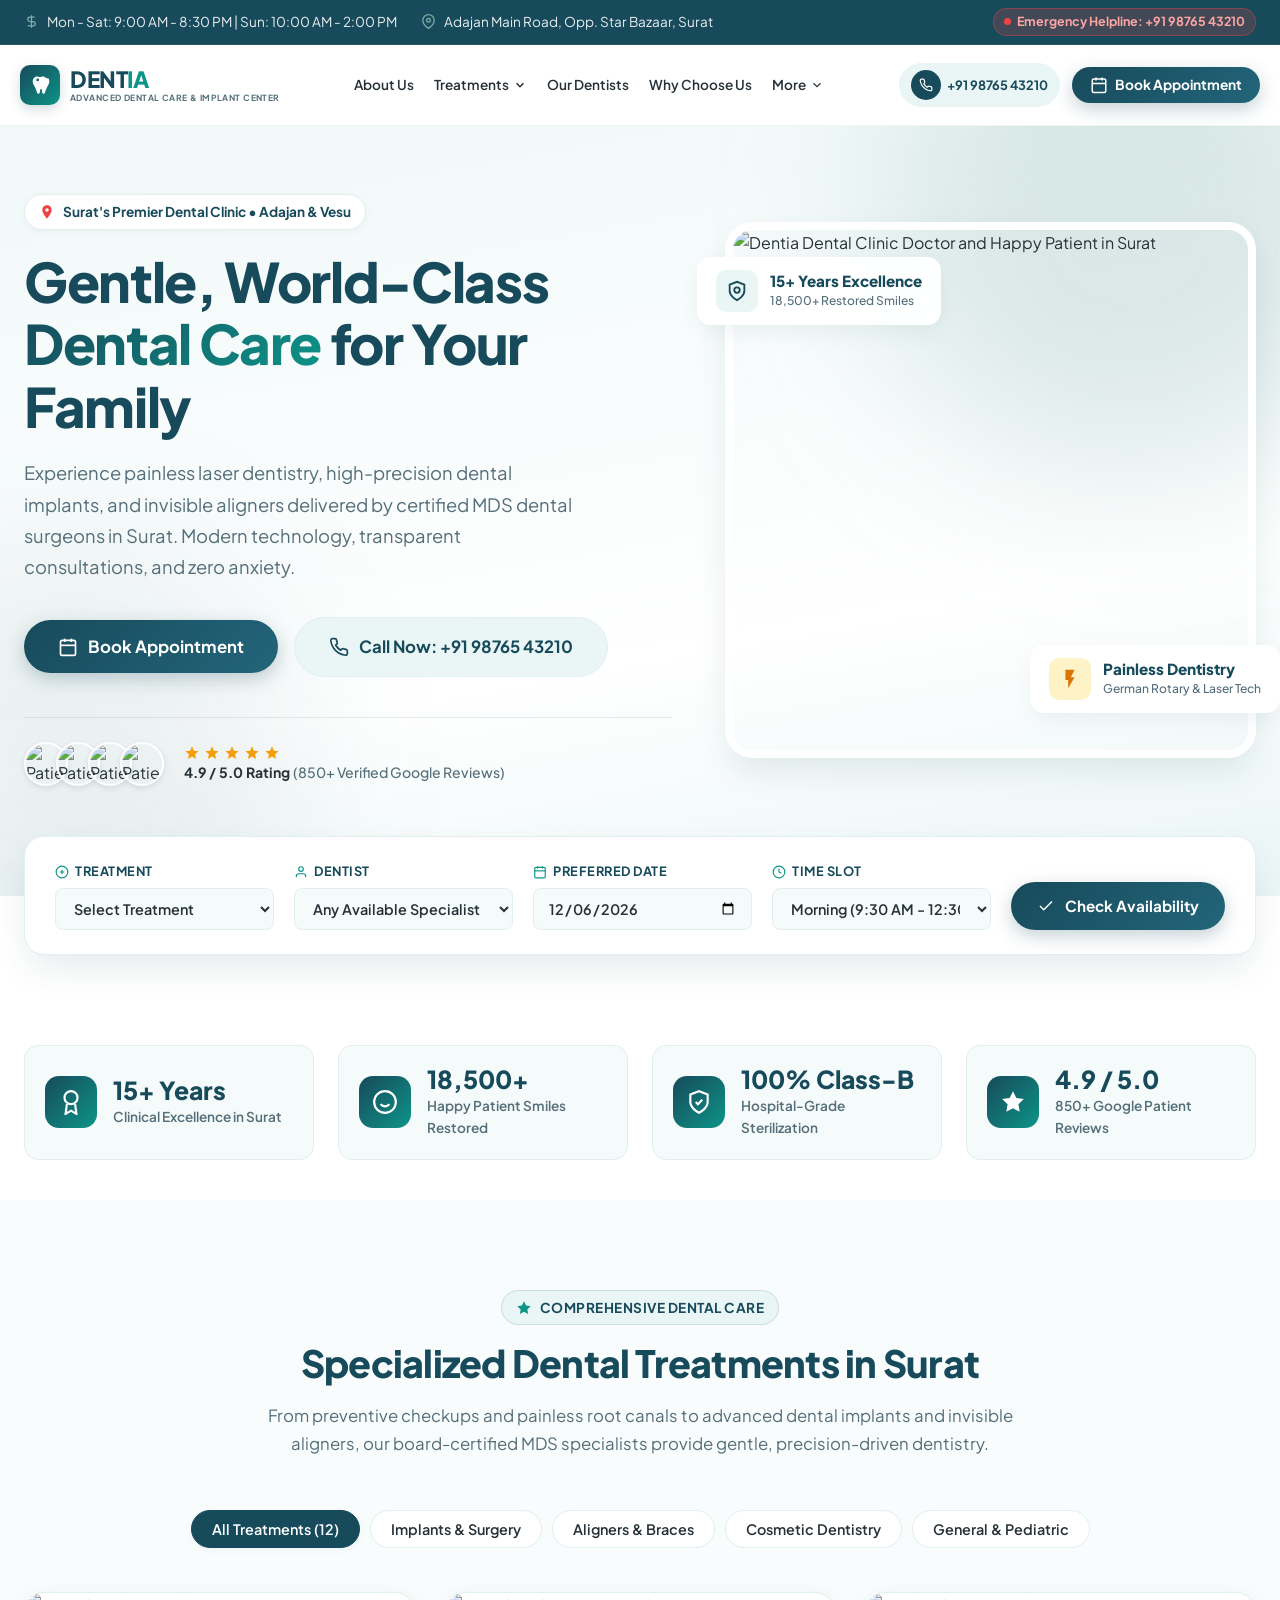
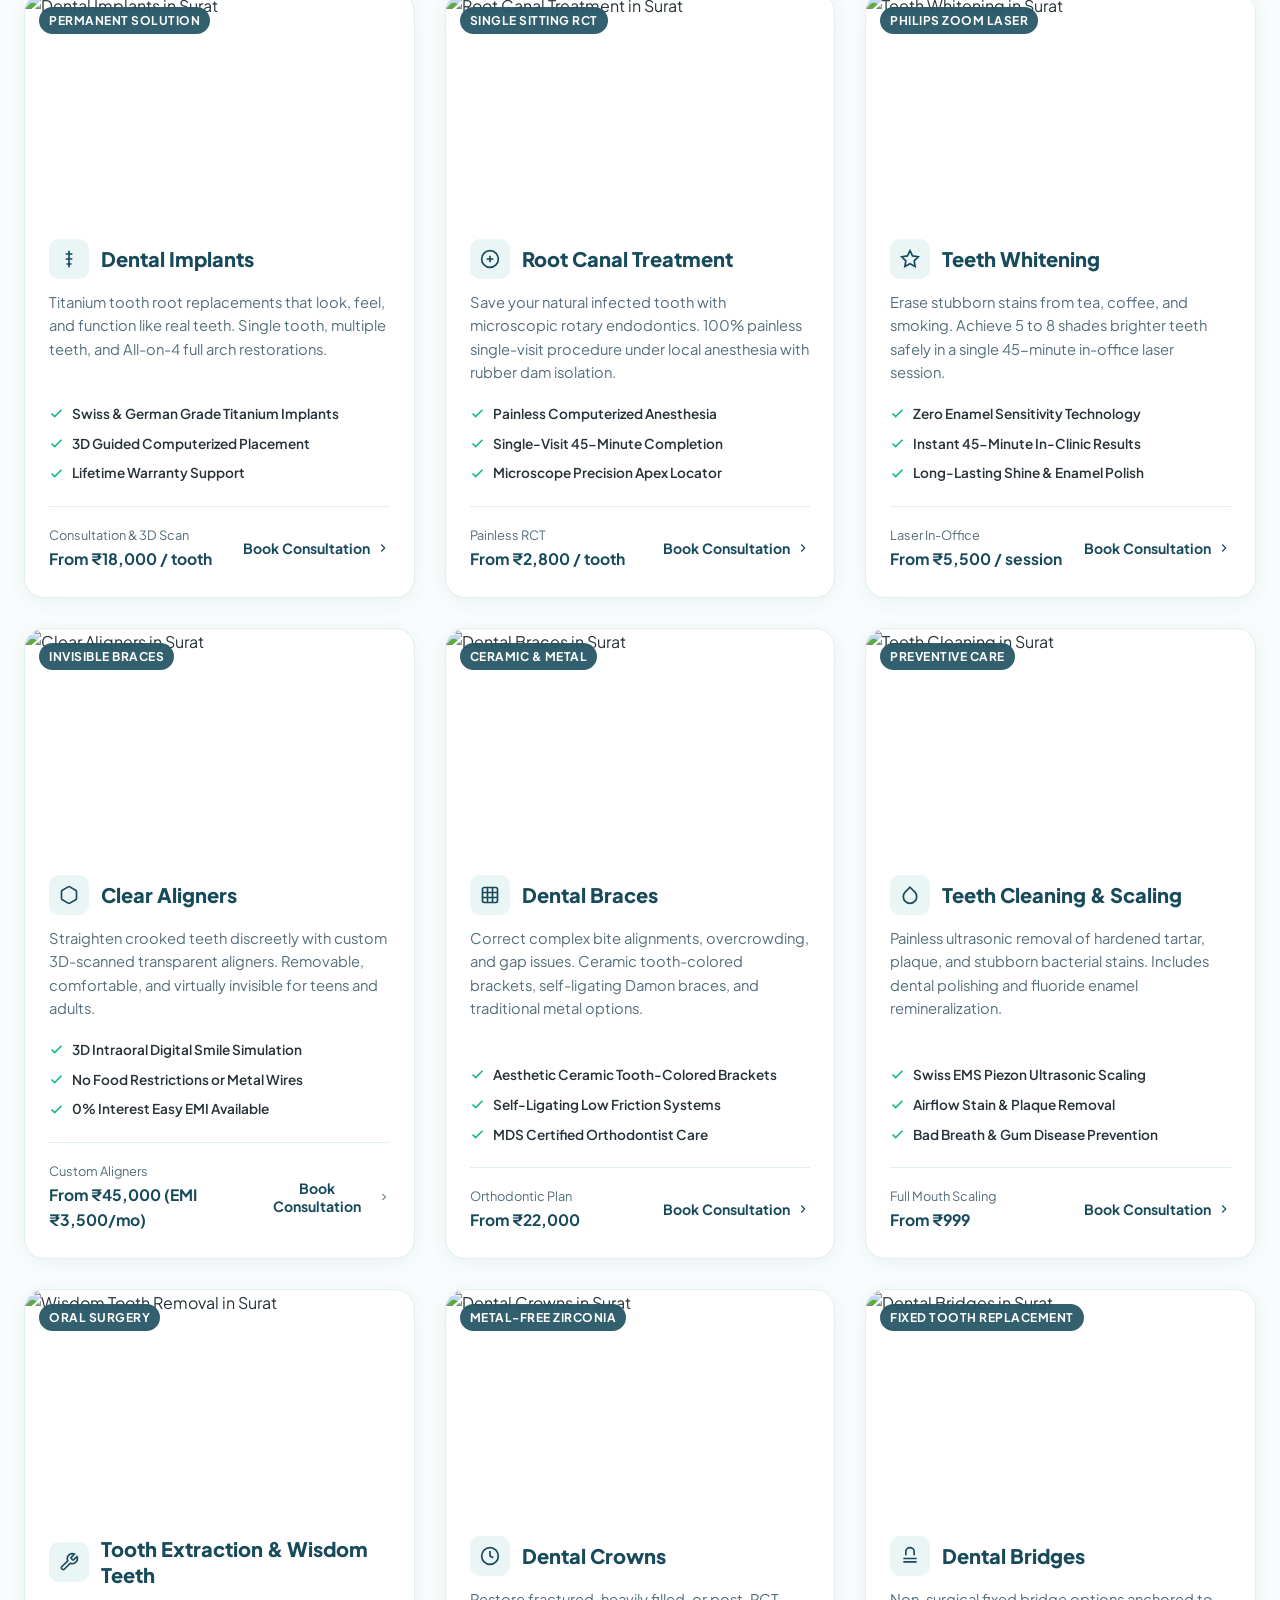
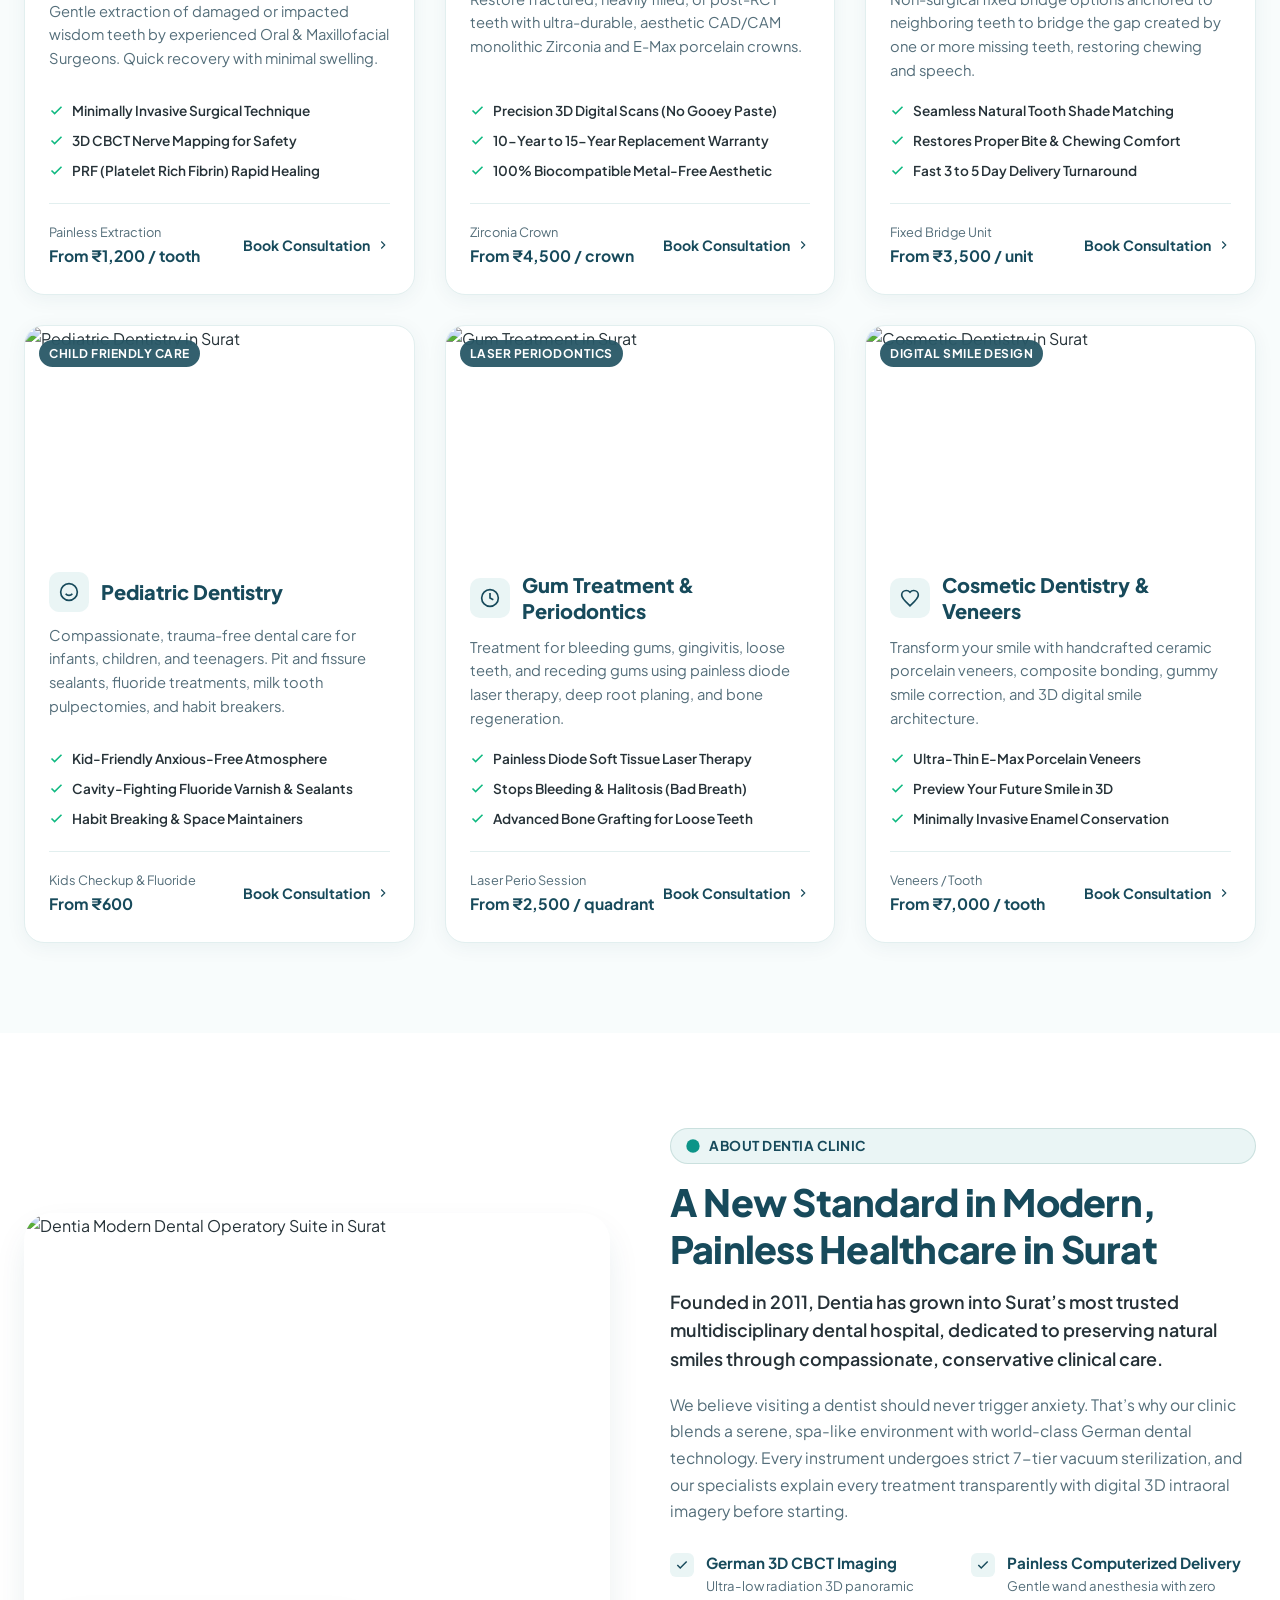
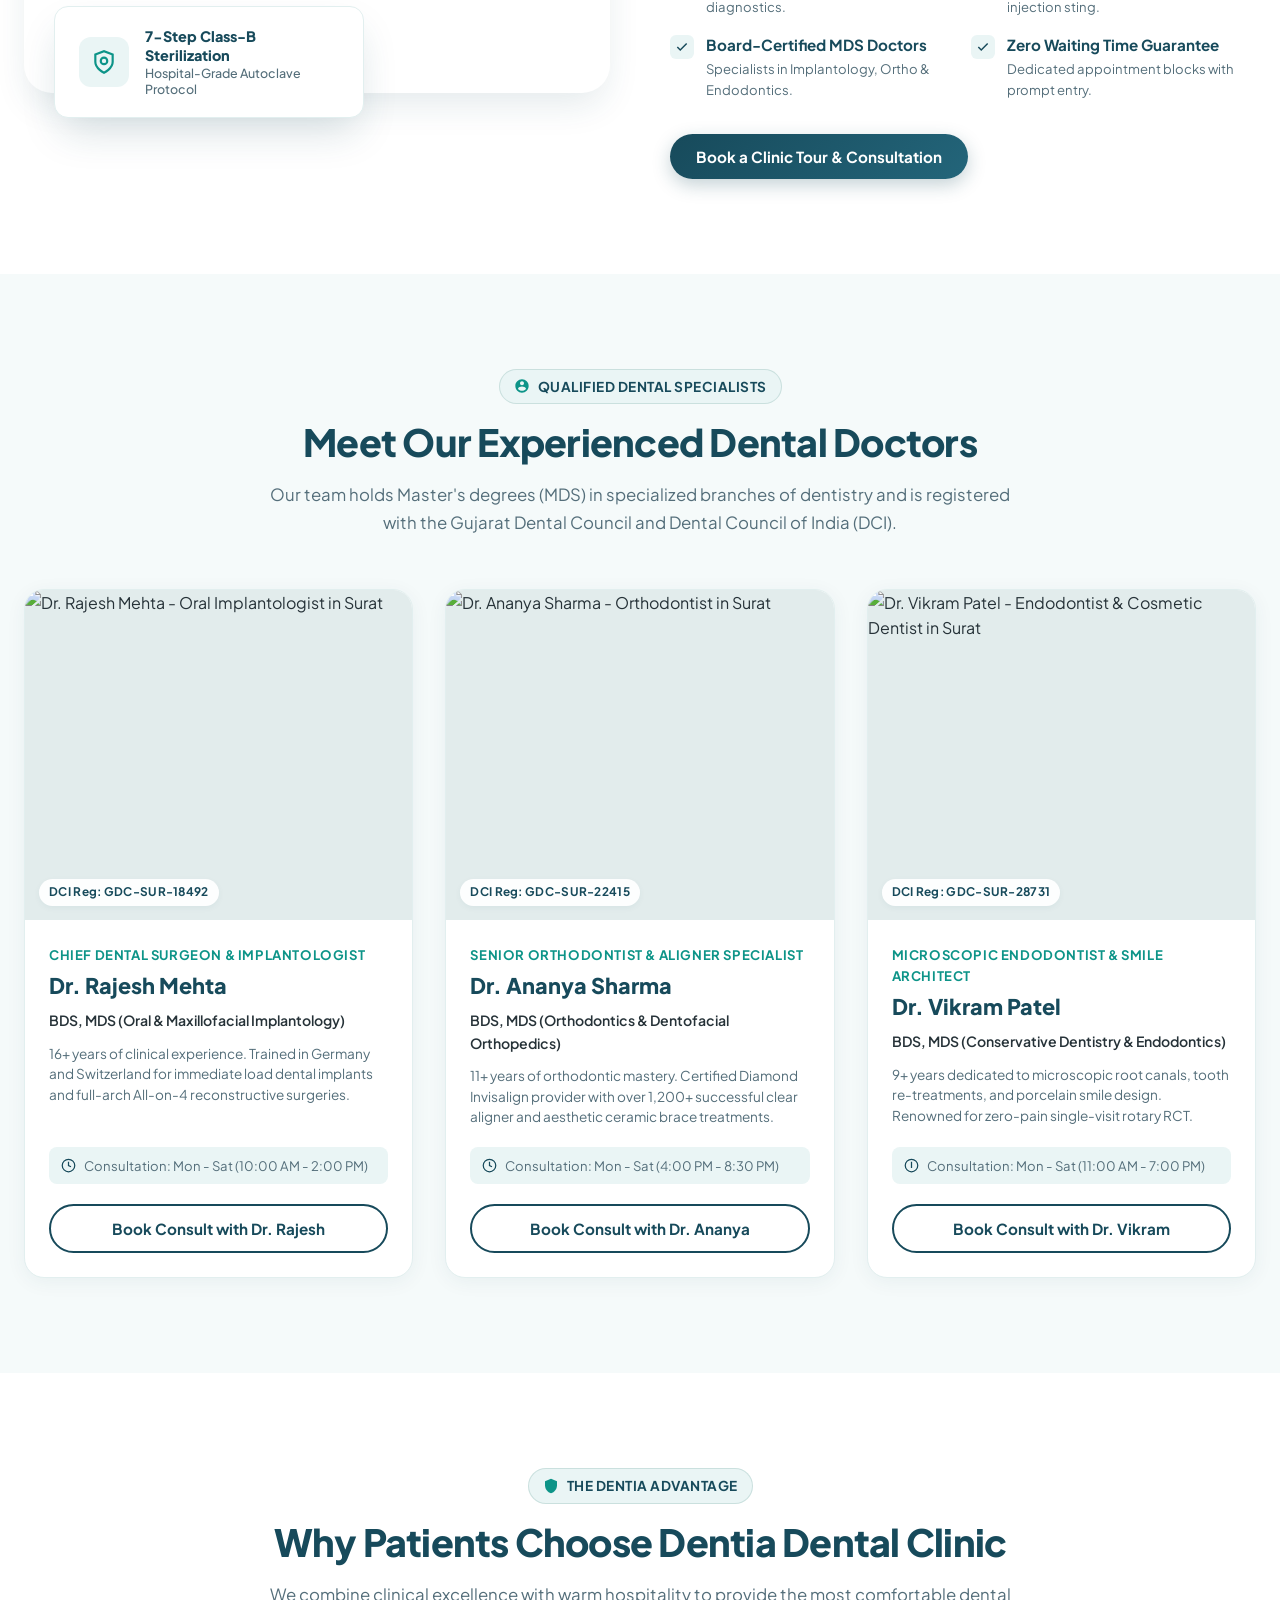
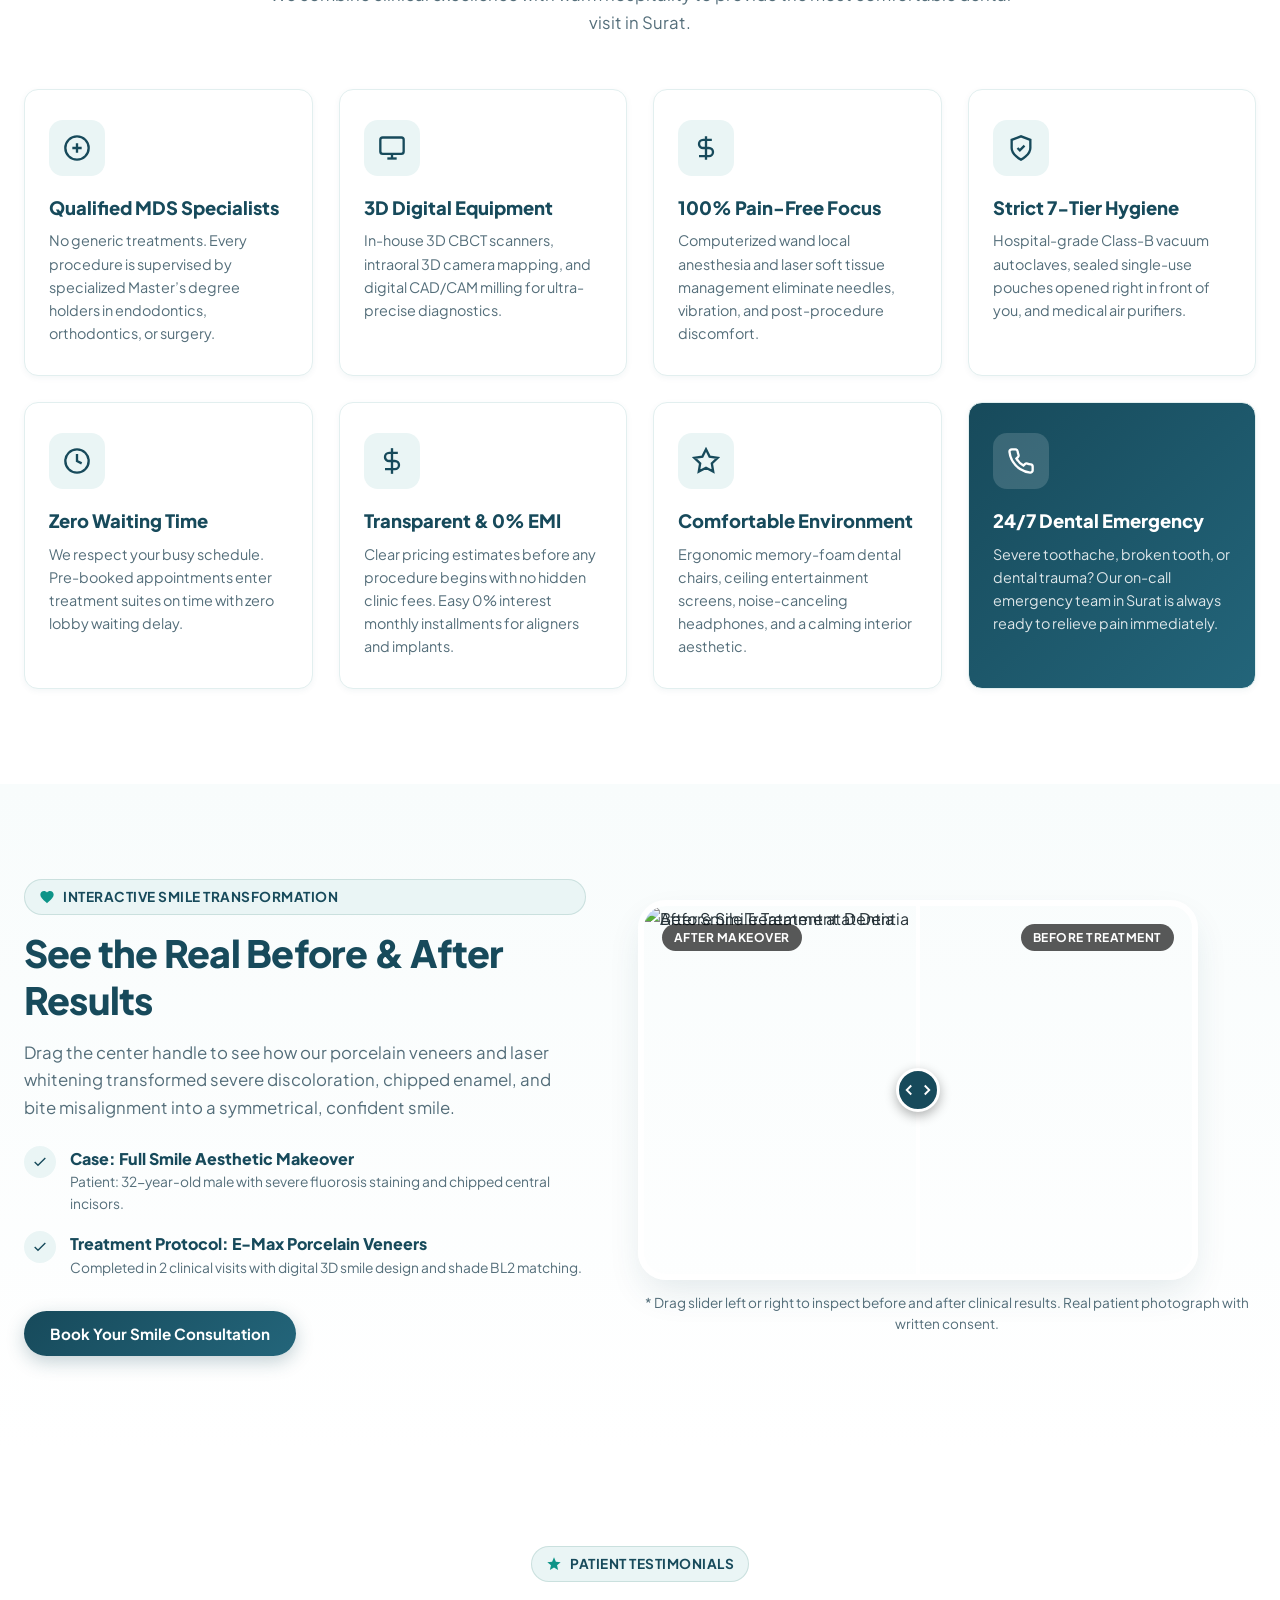
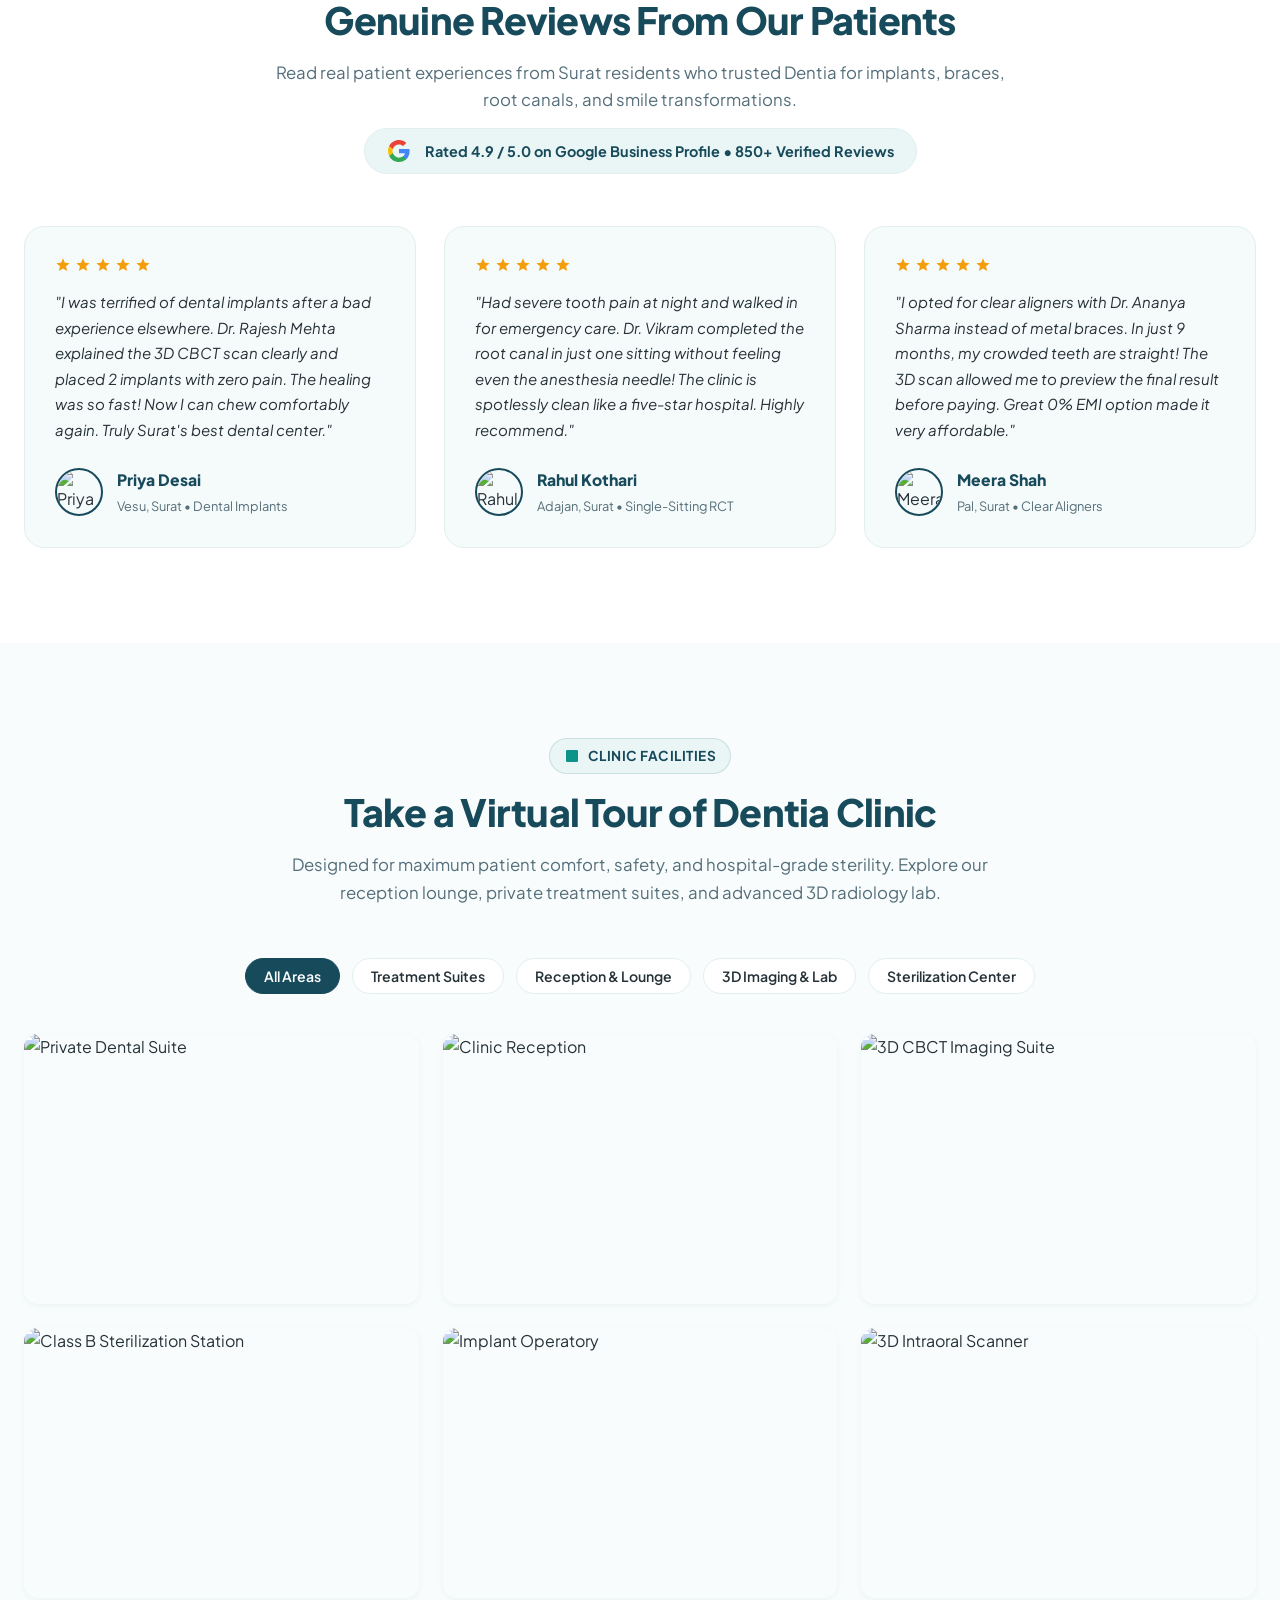
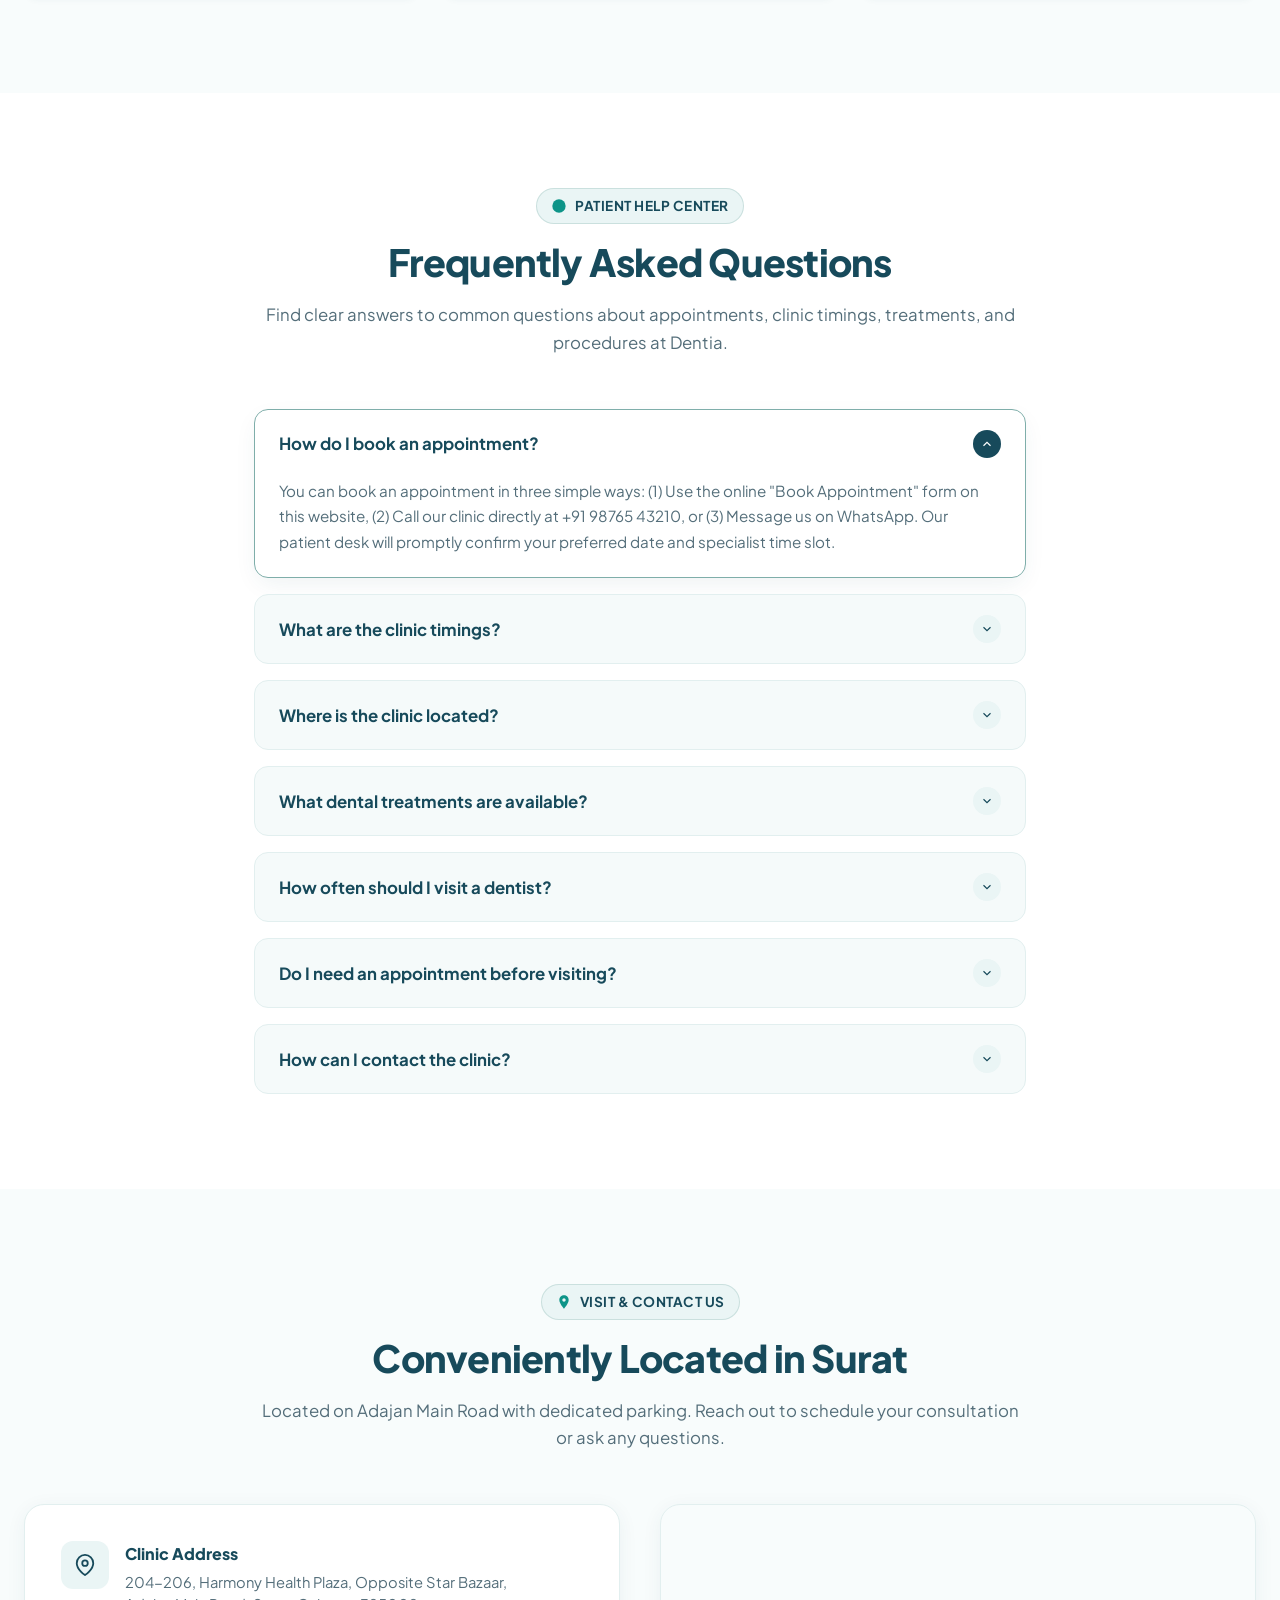
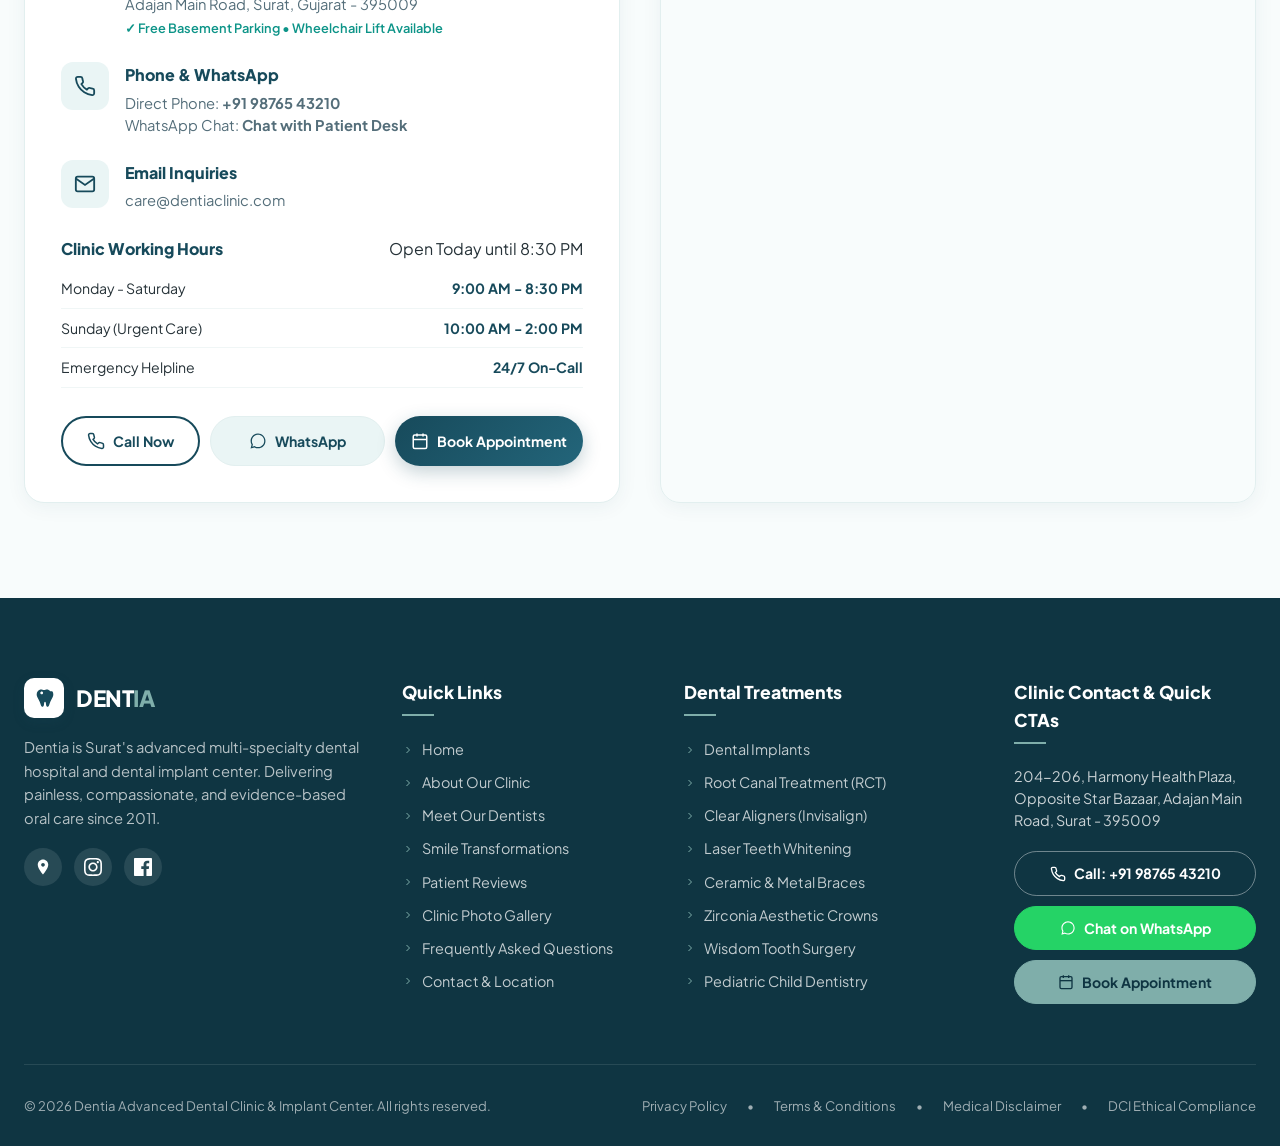
==== commit 422054e2: "Redesign statistics and trust indicator cards for mobile: modern executive KPI layout, 2x2 grid, cen" ====
--- a/standalone.html
+++ b/standalone.html
@@ -1298,6 +1298,11 @@
   line-height: 1.1;
 }
 
+.trust-text-wrap {
+  display: flex;
+  flex-direction: column;
+}
+
 .trust-label {
   font-size: 0.85rem;
   color: var(--text-muted);
@@ -3001,6 +3006,11 @@
     grid-column: span 2 !important;
   }
 
+  .trust-grid {
+    grid-template-columns: repeat(2, 1fr) !important;
+    gap: 16px !important;
+  }
+
   .about-grid, .transformation-grid, .contact-grid {
     grid-template-columns: 1fr !important;
     gap: 36px !important;
@@ -3116,22 +3126,72 @@
     font-size: 16px !important; /* Prevents iOS Safari auto-zoom */
   }
 
-  /* Trust Indicators Grid */
+  /* Trust & Statistics Indicators Grid (Mobile Modern Card Layout) */
+  .trust-section {
+    padding: 24px 0 16px !important;
+    background-color: var(--white) !important;
+  }
+
   .trust-grid {
     grid-template-columns: repeat(2, 1fr) !important;
     gap: 12px !important;
-  }
-
-  .trust-card {
-    padding: 16px 12px !important;
-  }
-
-  .trust-number {
-    font-size: 1.65rem !important;
+    width: 100% !important;
+  }
+
+  .trust-item {
+    display: flex !important;
+    flex-direction: column !important;
+    align-items: center !important;
+    text-align: center !important;
+    padding: 18px 10px 16px 10px !important;
+    border-radius: 18px !important;
+    background: linear-gradient(180deg, #FFFFFF 0%, #F5FAFA 100%) !important;
+    border: 1px solid rgba(23, 74, 91, 0.12) !important;
+    box-shadow: 0 4px 14px rgba(23, 74, 91, 0.05) !important;
+    gap: 0 !important;
+    box-sizing: border-box !important;
+    transition: transform var(--transition-fast) !important;
+  }
+
+  .trust-icon-wrap {
+    width: 46px !important;
+    height: 46px !important;
+    border-radius: 13px !important;
+    margin-bottom: 10px !important;
+    background: linear-gradient(135deg, var(--primary) 0%, var(--accent-teal) 100%) !important;
+    box-shadow: 0 4px 12px rgba(13, 148, 136, 0.24) !important;
+    flex-shrink: 0 !important;
+  }
+
+  .trust-icon-wrap svg {
+    width: 22px !important;
+    height: 22px !important;
+  }
+
+  .trust-text-wrap {
+    display: flex !important;
+    flex-direction: column !important;
+    align-items: center !important;
+    text-align: center !important;
+    width: 100% !important;
+  }
+
+  .trust-metric {
+    font-size: 1.45rem !important;
+    font-weight: 800 !important;
+    color: var(--primary) !important;
+    line-height: 1.15 !important;
+    margin-bottom: 5px !important;
+    letter-spacing: -0.02em !important;
   }
 
   .trust-label {
-    font-size: 0.78rem !important;
+    font-size: 0.76rem !important;
+    font-weight: 600 !important;
+    color: var(--text-muted) !important;
+    line-height: 1.35 !important;
+    max-width: 135px !important;
+    margin: 0 auto !important;
   }
 
   /* Treatments & Services Horizontal Swipe Filter Tabs */
@@ -3594,11 +3654,35 @@
     height: 38px !important;
   }
 
-  .trust-card {
-    padding: 14px 10px !important;
-  }
-  .trust-number {
-    font-size: 1.45rem !important;
+  .trust-grid {
+    gap: 10px !important;
+  }
+
+  .trust-item {
+    padding: 16px 8px 14px 8px !important;
+    border-radius: 14px !important;
+  }
+
+  .trust-icon-wrap {
+    width: 40px !important;
+    height: 40px !important;
+    border-radius: 11px !important;
+    margin-bottom: 8px !important;
+  }
+
+  .trust-icon-wrap svg {
+    width: 20px !important;
+    height: 20px !important;
+  }
+
+  .trust-metric {
+    font-size: 1.32rem !important;
+  }
+
+  .trust-label {
+    font-size: 0.72rem !important;
+    max-width: 125px !important;
+    line-height: 1.3 !important;
   }
 
   /* Compact Contact & Map Adjustments */
@@ -3640,7 +3724,36 @@
   }
 
   .trust-grid {
-    grid-template-columns: 1fr !important;
+    grid-template-columns: repeat(2, 1fr) !important;
+    gap: 8px !important;
+  }
+
+  .trust-item {
+    padding: 13px 6px 12px 6px !important;
+    border-radius: 12px !important;
+  }
+
+  .trust-icon-wrap {
+    width: 36px !important;
+    height: 36px !important;
+    border-radius: 9px !important;
+    margin-bottom: 6px !important;
+  }
+
+  .trust-icon-wrap svg {
+    width: 17px !important;
+    height: 17px !important;
+  }
+
+  .trust-metric {
+    font-size: 1.18rem !important;
+    margin-bottom: 3px !important;
+  }
+
+  .trust-label {
+    font-size: 0.68rem !important;
+    max-width: 105px !important;
+    line-height: 1.25 !important;
   }
 
   .section-title {
@@ -4326,41 +4439,45 @@
   <section class="trust-section">
     <div class="container">
       <div class="trust-grid">
+        <!-- Stat 1: Years of Excellence -->
         <div class="trust-item">
-          <div class="trust-icon-wrap">
-            <svg viewBox="0 0 24 24" fill="none" stroke="currentColor" stroke-width="2"><path d="M12 2v20M17 5H9.5a3.5 3.5 0 0 0 0 7h5a3.5 3.5 0 0 1 0 7H6"/></svg>
-          </div>
-          <div>
+          <div class="trust-icon-wrap" aria-hidden="true">
+            <svg viewBox="0 0 24 24" fill="none" stroke="currentColor" stroke-width="2"><circle cx="12" cy="8" r="6"/><polyline points="8.21 13.89 7 23 12 20 17 23 15.79 13.88"/></svg>
+          </div>
+          <div class="trust-text-wrap">
             <div class="trust-metric">15+ Years</div>
             <div class="trust-label">Clinical Excellence in Surat</div>
           </div>
         </div>
 
+        <!-- Stat 2: Happy Smiles -->
         <div class="trust-item">
-          <div class="trust-icon-wrap">
-            <svg viewBox="0 0 24 24" fill="none" stroke="currentColor" stroke-width="2"><path d="M17 21v-2a4 4 0 0 0-4-4H5a4 4 0 0 0-4 4v2"/><circle cx="9" cy="7" r="4"/><path d="M23 21v-2a4 4 0 0 0-3-3.87"/><path d="M16 3.13a4 4 0 0 1 0 7.75"/></svg>
-          </div>
-          <div>
+          <div class="trust-icon-wrap" aria-hidden="true">
+            <svg viewBox="0 0 24 24" fill="none" stroke="currentColor" stroke-width="2"><circle cx="12" cy="12" r="10"/><path d="M8 14s1.5 2 4 2 4-2 4-2"/><line x1="9" y1="9" x2="9.01" y2="9"/><line x1="15" y1="9" x2="15.01" y2="9"/></svg>
+          </div>
+          <div class="trust-text-wrap">
             <div class="trust-metric">18,500+</div>
             <div class="trust-label">Happy Patient Smiles Restored</div>
           </div>
         </div>
 
+        <!-- Stat 3: Hospital-Grade Sterilization -->
         <div class="trust-item">
-          <div class="trust-icon-wrap">
-            <svg viewBox="0 0 24 24" fill="none" stroke="currentColor" stroke-width="2"><path d="M12 22s8-4 8-10V5l-8-3-8 3v7c0 6 8 10 8 10z"/><path d="M9 12l2 2 4-4"/></svg>
-          </div>
-          <div>
+          <div class="trust-icon-wrap" aria-hidden="true">
+            <svg viewBox="0 0 24 24" fill="none" stroke="currentColor" stroke-width="2"><path d="M12 22s8-4 8-10V5l-8-3-8 3v7c0 6 8 10 8 10z"/><polyline points="9 12 11 14 15 10"/></svg>
+          </div>
+          <div class="trust-text-wrap">
             <div class="trust-metric">100% Class-B</div>
             <div class="trust-label">Hospital-Grade Sterilization</div>
           </div>
         </div>
 
+        <!-- Stat 4: Google Patient Rating -->
         <div class="trust-item">
-          <div class="trust-icon-wrap">
-            <svg viewBox="0 0 24 24" fill="none" stroke="currentColor" stroke-width="2"><polygon points="12 2 15.09 8.26 22 9.27 17 14.14 18.18 21.02 12 17.77 5.82 21.02 7 14.14 2 9.27 8.91 8.26 12 2"/></svg>
-          </div>
-          <div>
+          <div class="trust-icon-wrap" aria-hidden="true">
+            <svg viewBox="0 0 24 24" fill="currentColor"><polygon points="12 2 15.09 8.26 22 9.27 17 14.14 18.18 21.02 12 17.77 5.82 21.02 7 14.14 2 9.27 8.91 8.26 12 2"/></svg>
+          </div>
+          <div class="trust-text-wrap">
             <div class="trust-metric">4.9 / 5.0</div>
             <div class="trust-label">850+ Google Patient Reviews</div>
           </div>
